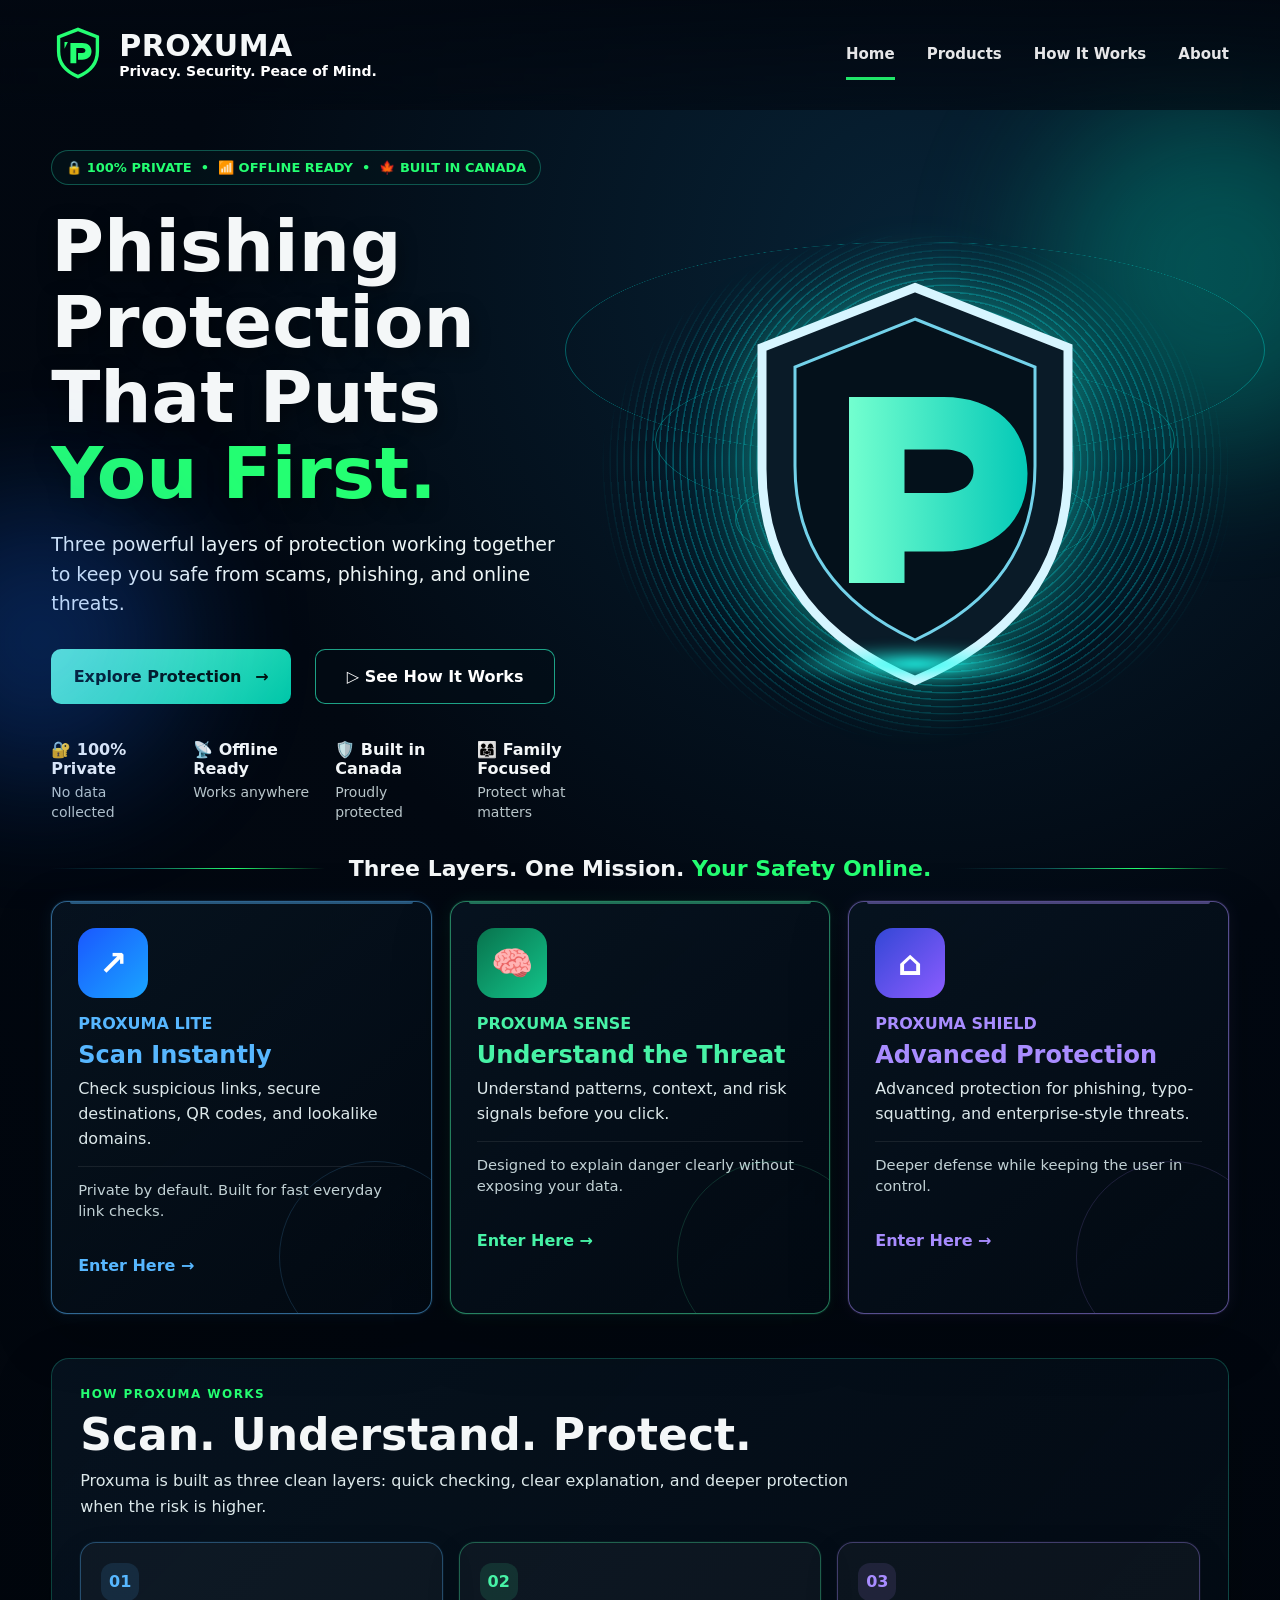
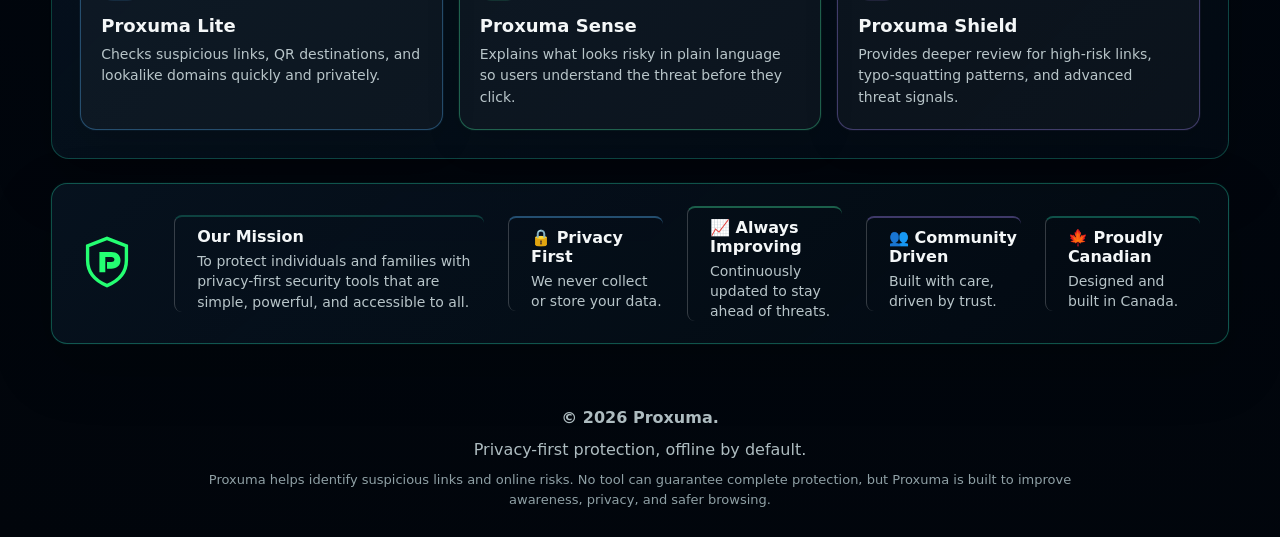
==== index.html @ 08fd76e5 "Add files via upload" ====
<!DOCTYPE html>
<html lang="en">
<head>
  <meta charset="UTF-8" />
  <meta name="viewport" content="width=device-width, initial-scale=1.0" />
  <title>Proxuma | Privacy. Security. Peace of Mind.</title>
  <meta name="description" content="Proxuma is a privacy-first phishing protection ecosystem with Lite, Sense, and Shield layers." />
  <link rel="stylesheet" href="styles.css" />
</head>
<body>
  <div class="orb orb-a"></div>
  <div class="orb orb-b"></div>
  <header class="site-header">
    <a class="brand" href="#home" aria-label="Proxuma home">
      <span class="brand-mark" aria-hidden="true">
        <svg viewBox="0 0 64 64"><path d="M32 4 55 13v17c0 15.5-9.5 24.5-23 30C18.5 54.5 9 45.5 9 30V13L32 4Z"/><path d="M23 44V20h14c7 0 11 4 11 10s-4 10-11 10h-5v-8h5c2.2 0 3.8-1 3.8-3S39.2 26 37 26h-7v18h-7Z"/><path d="M20 19h-4v8"/></svg>
      </span>
      <span><strong>PROXUMA</strong><em>Privacy. Security. Peace of Mind.</em></span>
    </a>
    <nav class="main-nav" aria-label="Main navigation">
      <a class="active" href="#home">Home</a>
      <a href="#products">Products</a>
      <a href="#how">How It Works</a>
      <a href="#about">About</a>
    </nav>
  </header>

  <main id="home">
    <section class="hero">
      <div class="hero-copy">
        <div class="trust-pill"><span>🔒 100% PRIVATE</span><span>•</span><span>📶 OFFLINE READY</span><span>•</span><span>🍁 BUILT IN CANADA</span></div>
        <h1>Phishing Protection<br/>That Puts<br/><span>You First.</span></h1>
        <p class="hero-text">Three powerful layers of protection working together to keep you safe from scams, phishing, and online threats.</p>
        <div class="hero-actions">
          <a class="primary" href="#products">Explore Protection <span>→</span></a>
          <a class="secondary" href="#how">▷ See How It Works</a>
        </div>
        <div class="feature-row">
          <div><b>🔐 100% Private</b><small>No data collected</small></div>
          <div><b>📡 Offline Ready</b><small>Works anywhere</small></div>
          <div><b>🛡️ Built in Canada</b><small>Proudly protected</small></div>
          <div><b>👨‍👩‍👧 Family Focused</b><small>Protect what matters</small></div>
        </div>
      </div>
      <div class="hero-visual" aria-hidden="true">
        <div class="world-grid"></div>
        <div class="radar-ring r1"></div>
        <div class="radar-ring r2"></div>
        <div class="radar-ring r3"></div>
        <div class="shield-large">
          <svg viewBox="0 0 240 280"><defs><linearGradient id="g" x1="0" x2="1"><stop offset="0" stop-color="#73ffcf"/><stop offset="1" stop-color="#04c9b7"/></linearGradient></defs><path class="outer" d="M120 9 222 49v81c0 72-43 116-102 141C61 246 18 202 18 130V49L120 9Z"/><path class="inner" d="M120 30 200 62v66c0 58-33 94-80 116-47-22-80-58-80-116V62l80-32Z"/><path class="p" d="M76 206V82h63c34 0 56 20 56 51 0 32-22 52-56 52h-29v-39h29c12 0 20-5 20-15 0-9-8-14-20-14H113v89H76Z" fill="url(#g)"/></svg>
        </div>
        <div class="glow-pad"></div>
      </div>
    </section>

    <section id="products" class="products">
      <div class="section-title"><span></span><h2>Three Layers. One Mission. <em>Your Safety Online.</em></h2><span></span></div>
      <div class="cards">
        <article class="product-card lite"><div class="icon">↗</div><p>PROXUMA LITE</p><h3>Scan Instantly</h3><p class="body">Check suspicious links, secure destinations, QR codes, and lookalike domains.</p><p class="privacy-note">Private by default. Built for fast everyday link checks.</p><a class="enter-link" href="./lite/index.html">Enter Here →</a></article>
        <article class="product-card sense"><div class="icon">🧠</div><p>PROXUMA SENSE</p><h3>Understand the Threat</h3><p class="body">Understand patterns, context, and risk signals before you click.</p><p class="privacy-note">Designed to explain danger clearly without exposing your data.</p><a class="enter-link" href="./sense/index.html">Enter Here →</a></article>
        <article class="product-card shield"><div class="icon">⌂</div><p>PROXUMA SHIELD</p><h3>Advanced Protection</h3><p class="body">Advanced protection for phishing, typo-squatting, and enterprise-style threats.</p><p class="privacy-note">Deeper defense while keeping the user in control.</p><a class="enter-link" href="./shield/index.html">Enter Here →</a></article>
      </div>
    </section>

    <section id="how" class="how-strip" aria-labelledby="how-title">
      <p class="eyebrow">HOW PROXUMA WORKS</p>
      <h2 id="how-title">Scan. Understand. Protect.</h2>
      <p class="how-intro">Proxuma is built as three clean layers: quick checking, clear explanation, and deeper protection when the risk is higher.</p>
      <div class="how-steps">
        <article><span>01</span><b>Proxuma Lite</b><small>Checks suspicious links, QR destinations, and lookalike domains quickly and privately.</small></article>
        <article><span>02</span><b>Proxuma Sense</b><small>Explains what looks risky in plain language so users understand the threat before they click.</small></article>
        <article><span>03</span><b>Proxuma Shield</b><small>Provides deeper review for high-risk links, typo-squatting patterns, and advanced threat signals.</small></article>
      </div>
    </section>

    <section id="about" class="mission-strip">
      <div class="mini-brand"><svg viewBox="0 0 64 64"><path d="M32 4 55 13v17c0 15.5-9.5 24.5-23 30C18.5 54.5 9 45.5 9 30V13L32 4Z"/><path d="M23 44V20h14c7 0 11 4 11 10s-4 10-11 10h-5v-8h5c2.2 0 3.8-1 3.8-3S39.2 26 37 26h-7v18h-7Z"/></svg></div>
      <div><b>Our Mission</b><small>To protect individuals and families with privacy-first security tools that are simple, powerful, and accessible to all.</small></div>
      <div><b>🔒 Privacy First</b><small>We never collect or store your data.</small></div>
      <div><b>📈 Always Improving</b><small>Continuously updated to stay ahead of threats.</small></div>
      <div><b>👥 Community Driven</b><small>Built with care, driven by trust.</small></div>
      <div><b>🍁 Proudly Canadian</b><small>Designed and built in Canada.</small></div>
    </section>
  </main>

  <footer>
    <b>© <span id="year"></span> Proxuma.</b> Privacy-first protection, offline by default.
    <small>Proxuma helps identify suspicious links and online risks. No tool can guarantee complete protection, but Proxuma is built to improve awareness, privacy, and safer browsing.</small>
  </footer>
  <script src="proxuma.engine.js"></script>
</body>
</html>
---- styles.css ----
:root{--bg:#020811;--panel:#071421;--line:#0e4e55;--mint:#24ff72;--teal:#00c7d4;--text:#f4f7f8;--muted:#b8c5c9;--blue:#2f8cff;--purple:#bf74ff;--green:#24ff72;--danger:#ff5f6d;--warn:#ffd166}*{box-sizing:border-box}html{scroll-behavior:smooth}body{margin:0;background:radial-gradient(circle at 72% 12%,#072235 0,#020811 35%,#01050b 100%);color:var(--text);font-family:Inter,ui-sans-serif,system-ui,-apple-system,BlinkMacSystemFont,"Segoe UI",sans-serif;min-height:100vh;overflow-x:hidden}.orb{position:fixed;border-radius:999px;filter:blur(70px);opacity:.28;pointer-events:none}.orb-a{width:360px;height:360px;background:#00e6c4;right:-120px;top:90px}.orb-b{width:280px;height:280px;background:#176cff;left:-100px;bottom:120px}.site-header{display:flex;align-items:center;justify-content:space-between;padding:26px clamp(22px,4vw,64px);gap:28px;position:sticky;top:0;z-index:10;background:linear-gradient(180deg,rgba(2,8,17,.92),rgba(2,8,17,.65));backdrop-filter:blur(14px)}.brand{display:flex;align-items:center;gap:14px;text-decoration:none;color:var(--text)}.brand-mark svg,.mini-brand svg{width:54px;height:54px;fill:none}.brand-mark path:first-child,.mini-brand path:first-child{stroke:var(--mint);stroke-width:4}.brand-mark path:not(:first-child),.mini-brand path:not(:first-child){fill:var(--mint)}.brand strong{font-size:30px;letter-spacing:.5px;display:block;line-height:1}.brand em{font-style:normal;font-weight:600;color:white;font-size:14px}.main-nav{display:flex;gap:32px;align-items:center}.main-nav a,.protect-btn{color:white;text-decoration:none;font-weight:700;font-size:15px}.main-nav a{opacity:.9;padding:14px 0;border-bottom:3px solid transparent}.main-nav a.active{color:white;border-color:var(--mint)}.protect-btn{border:1px solid var(--mint);border-radius:10px;padding:14px 24px;color:var(--mint)}.hero{display:grid;grid-template-columns:minmax(0,1fr) minmax(420px,1.2fr);align-items:center;gap:28px;padding:40px clamp(22px,4vw,64px) 26px}.trust-pill{display:inline-flex;gap:9px;align-items:center;border:1px solid rgba(45,243,196,.3);border-radius:999px;color:var(--mint);padding:9px 14px;font-size:13px;font-weight:800;background:rgba(4,22,28,.65)}h1{font-size:clamp(46px,6vw,72px);line-height:1.05;margin:24px 0 16px;text-shadow:0 6px 20px rgba(0,0,0,.45)}h1 span,.section-title em{font-style:normal;color:var(--mint)}.hero-text{font-size:19px;line-height:1.55;color:#eef6f6;max-width:600px}.hero-actions{display:flex;gap:24px;flex-wrap:wrap;margin:30px 0 36px}.hero-actions a{display:inline-flex;align-items:center;gap:14px;min-width:240px;justify-content:center;padding:17px 22px;border-radius:10px;text-decoration:none;font-weight:900}.primary{background:linear-gradient(135deg,#6fffd1,#00c7a9);color:#00110e}.secondary{border:1px solid rgba(45,243,196,.65);color:white;background:rgba(4,15,24,.45)}.feature-row{display:grid;grid-template-columns:repeat(4,minmax(120px,1fr));gap:22px;max-width:780px}.feature-row div{display:flex;flex-direction:column;gap:4px}.feature-row small,.mission-strip small{color:var(--muted);font-size:14px;line-height:1.45}.hero-visual{min-height:500px;position:relative;display:grid;place-items:center}.world-grid{position:absolute;inset:0;background:radial-gradient(ellipse at center,rgba(0,218,231,.33),transparent 62%),repeating-radial-gradient(circle at 55% 45%,rgba(0,218,231,.38) 0 1px,transparent 2px 7px);mask-image:radial-gradient(ellipse at center,#000 0 58%,transparent 72%);opacity:.75}.radar-ring{position:absolute;border:1px solid rgba(0,240,230,.35);border-radius:50%;transform:rotateX(72deg);bottom:36px}.r1{width:360px;height:360px}.r2{width:520px;height:520px}.r3{width:700px;height:700px}.shield-large{position:relative;width:min(360px,60vw);filter:drop-shadow(0 0 34px rgba(31,246,211,.45))}.shield-large .outer{fill:#0a1b28;stroke:#d7f5ff;stroke-width:6}.shield-large .inner{fill:#04101a;stroke:#7fe6ff;stroke-width:2;opacity:.9}.glow-pad{position:absolute;bottom:50px;width:300px;height:44px;background:radial-gradient(ellipse,#1ffff0 0,rgba(31,255,240,.35) 32%,transparent 68%);border-radius:50%;filter:blur(4px)}.products{padding:0 clamp(22px,4vw,64px) 20px}.section-title{display:grid;grid-template-columns:1fr auto 1fr;align-items:center;gap:24px;margin:8px 0 20px}.section-title span{height:1px;background:linear-gradient(90deg,transparent,var(--line),var(--mint),transparent)}.section-title h2{text-align:center;font-size:22px;margin:0}.cards{display:grid;grid-template-columns:repeat(3,1fr);gap:18px}.product-card,.scanner-panel,.mission-strip{border:1px solid rgba(45,243,196,.22);background:linear-gradient(140deg,rgba(7,20,33,.88),rgba(3,11,19,.72));border-radius:16px;box-shadow:0 22px 60px rgba(0,0,0,.24)}.product-card{padding:26px;min-height:210px;position:relative;overflow:hidden}.product-card:after{content:"";position:absolute;right:-40px;bottom:-40px;width:190px;height:190px;border:1px solid currentColor;border-radius:50%;opacity:.16}.product-card .icon{width:70px;height:70px;border-radius:18px;display:grid;place-items:center;font-size:34px;font-weight:900;margin-bottom:16px}.product-card>p:first-of-type{margin:0 0 8px;font-weight:900}.product-card h3{font-size:24px;margin:0 0 8px}.product-card .body{line-height:1.55;color:#dce8ea;margin:0 0 14px}.product-card .privacy-note{margin:0 0 18px;color:rgba(236,252,255,.82);font-size:.92rem;line-height:1.45;border-top:1px solid rgba(255,255,255,.08);padding-top:12px}.product-card a{color:inherit;text-decoration:none;font-weight:800}.lite{color:#57b7ff;border-color:rgba(87,183,255,.52);box-shadow:0 22px 60px rgba(0,0,0,.24),0 0 0 1px rgba(87,183,255,.10),0 0 20px rgba(87,183,255,.08)}.lite .icon{background:linear-gradient(135deg,#1a58ff,#19a5ff);color:white}.sense{color:#47f2a6;border-color:rgba(71,242,166,.50);box-shadow:0 22px 60px rgba(0,0,0,.24),0 0 0 1px rgba(71,242,166,.10),0 0 20px rgba(71,242,166,.08)}.sense .icon{background:linear-gradient(135deg,#08734d,#13c48a);color:white}.shield{color:#a88cff;border-color:rgba(168,140,255,.50);box-shadow:0 22px 60px rgba(0,0,0,.24),0 0 0 1px rgba(168,140,255,.10),0 0 20px rgba(168,140,255,.08)}.shield .icon{background:linear-gradient(135deg,#3347d6,#8c5cff);color:white}.scanner-panel{display:grid;grid-template-columns:1fr 1.2fr;gap:28px;padding:28px;margin:20px clamp(22px,4vw,64px)}.eyebrow{color:var(--mint);font-weight:900;letter-spacing:.12em;font-size:12px}.scanner-copy h2{font-size:34px;margin:8px 0}.scanner-copy p:last-child{color:#cddade;line-height:1.6}.scanner-box label{display:block;margin-bottom:8px;font-weight:800}.input-row{display:flex;gap:10px}.input-row input{flex:1;border:1px solid rgba(45,243,196,.35);background:#020a12;color:white;border-radius:10px;padding:15px 14px;font-size:16px}.input-row button,.quick-tests button{border:0;border-radius:10px;background:linear-gradient(135deg,#6fffd1,#00c7a9);color:#00110e;padding:0 20px;font-weight:900;cursor:pointer}.quick-tests{display:flex;flex-wrap:wrap;gap:8px;margin:12px 0}.quick-tests button{background:rgba(45,243,196,.1);color:var(--mint);border:1px solid rgba(45,243,196,.25);padding:8px 10px}.result{padding:15px;border-radius:12px;border:1px solid rgba(255,255,255,.15);display:flex;flex-direction:column;gap:6px;background:rgba(255,255,255,.04)}.result.low{border-color:var(--green)}.result.medium{border-color:var(--warn)}.result.high,.result.critical{border-color:var(--danger)}.result strong{font-size:19px}.result span{color:#dbe7e9;line-height:1.45}.mission-strip{margin:20px clamp(22px,4vw,64px) 34px;padding:22px 28px;display:grid;grid-template-columns:70px 2fr repeat(4,1fr);gap:24px;align-items:center}.mission-strip>div:not(.mini-brand){border-left:1px solid rgba(255,255,255,.22);padding-left:22px;min-height:64px}.mission-strip b{display:block;margin-bottom:5px}footer{text-align:center;color:#99aaaf;padding:28px}@media(max-width:1100px){.main-nav{display:none}.hero{grid-template-columns:1fr}.hero-visual{min-height:360px}.feature-row,.cards,.scanner-panel,.mission-strip{grid-template-columns:1fr}.mission-strip>div:not(.mini-brand){border-left:0;padding-left:0}.site-header{position:relative}.brand strong{font-size:24px}}@media(max-width:620px){.protect-btn{display:none}.hero-actions a{width:100%}.feature-row{grid-template-columns:1fr 1fr}.hero{padding-top:18px}h1{font-size:44px}.scanner-panel{margin-left:16px;margin-right:16px}.input-row{flex-direction:column}.input-row button{padding:14px}.brand em{font-size:12px}}


/* v3 final gateway polish */
.how-strip{margin:24px clamp(22px,4vw,64px);padding:28px;border:1px solid rgba(45,243,196,.24);border-radius:18px;background:linear-gradient(135deg,rgba(7,20,33,.88),rgba(4,13,22,.68));box-shadow:0 22px 60px rgba(0,0,0,.22)}
.how-strip .eyebrow{margin:0 0 8px;color:var(--mint);font-weight:900;letter-spacing:.12em;font-size:12px}
.how-strip h2{font-size:clamp(28px,4vw,44px);margin:0 0 8px}
.how-intro{color:#dce8ea;line-height:1.6;max-width:780px;margin:0 0 22px}
.how-steps{display:grid;grid-template-columns:repeat(3,1fr);gap:16px}
.how-steps article{border:1px solid rgba(255,255,255,.12);border-radius:16px;padding:20px;background:rgba(255,255,255,.035)}
.how-steps span{display:inline-grid;place-items:center;width:38px;height:38px;border-radius:12px;background:rgba(45,243,196,.12);color:var(--mint);font-weight:900;margin-bottom:14px}
.how-steps b{display:block;font-size:18px;margin-bottom:8px}
.how-steps small{display:block;color:var(--muted);line-height:1.55;font-size:14px}
.enter-link{display:inline-flex;align-items:center;gap:8px;margin-top:4px}
footer{display:flex;flex-direction:column;gap:8px;max-width:980px;margin:0 auto;color:#aebcc0;line-height:1.5}
footer small{display:block;color:#8fa0a5;font-size:13px}
@media(max-width:1100px){.how-steps{grid-template-columns:1fr}}


/* v4 subtle border lift: match Lite / Sense / Shield accents without making the UI loud */
.product-card{border-width:1.35px}
.product-card:before{content:"";position:absolute;left:18px;right:18px;top:0;height:2px;border-radius:0 0 999px 999px;background:currentColor;opacity:.42}
.how-steps article{border-width:1.25px;box-shadow:0 0 0 1px rgba(255,255,255,.025),0 14px 35px rgba(0,0,0,.12)}
.how-steps article:nth-child(1){border-color:rgba(87,183,255,.34);box-shadow:0 0 0 1px rgba(87,183,255,.05),0 14px 35px rgba(0,0,0,.12)}
.how-steps article:nth-child(1) span{background:rgba(87,183,255,.12);color:#57b7ff}
.how-steps article:nth-child(2){border-color:rgba(71,242,166,.34);box-shadow:0 0 0 1px rgba(71,242,166,.05),0 14px 35px rgba(0,0,0,.12)}
.how-steps article:nth-child(2) span{background:rgba(71,242,166,.12);color:#47f2a6}
.how-steps article:nth-child(3){border-color:rgba(168,140,255,.34);box-shadow:0 0 0 1px rgba(168,140,255,.05),0 14px 35px rgba(0,0,0,.12)}
.how-steps article:nth-child(3) span{background:rgba(168,140,255,.12);color:#a88cff}
.mission-strip{border-color:rgba(45,243,196,.30);box-shadow:0 22px 60px rgba(0,0,0,.24),0 0 0 1px rgba(45,243,196,.035)}
.mission-strip>div:not(.mini-brand){border-left-color:rgba(255,255,255,.20);border-top:2px solid rgba(45,243,196,.16);border-radius:8px;padding-top:10px}
.mission-strip>div:nth-child(2){border-top-color:rgba(45,243,196,.22)}
.mission-strip>div:nth-child(3){border-top-color:rgba(87,183,255,.38)}
.mission-strip>div:nth-child(4){border-top-color:rgba(71,242,166,.36)}
.mission-strip>div:nth-child(5){border-top-color:rgba(168,140,255,.36)}
.mission-strip>div:nth-child(6){border-top-color:rgba(45,243,196,.30)}

/* v5 mobile-first safety pass: keep desktop look, tighten phones/tablets */
img,svg{max-width:100%}
a,button{min-height:44px}
.brand,.hero-actions a,.product-card a{-webkit-tap-highlight-color:rgba(45,243,196,.18)}
@media(max-width:900px){
  .site-header{padding:18px 18px;align-items:flex-start}
  .brand{gap:12px;max-width:100%}
  .brand-mark svg{width:46px;height:46px}
  .brand strong{font-size:22px;letter-spacing:.3px}
  .brand em{font-size:12px;line-height:1.25;display:block;margin-top:3px}
  .hero{padding:20px 18px 18px;gap:10px}
  .trust-pill{font-size:11px;gap:6px;flex-wrap:wrap;line-height:1.35;padding:8px 11px}
  h1{font-size:clamp(38px,12vw,52px);line-height:1.02;margin:18px 0 12px}
  .hero-text{font-size:16px;line-height:1.5}
  .hero-actions{gap:12px;margin:22px 0 24px}
  .hero-actions a{width:100%;min-width:0;padding:15px 16px;border-radius:12px}
  .feature-row{gap:12px}
  .feature-row div{border:1px solid rgba(45,243,196,.16);border-radius:14px;padding:12px;background:rgba(255,255,255,.025)}
  .hero-visual{min-height:260px;overflow:hidden;margin-top:4px}
  .shield-large{width:min(250px,72vw)}
  .r1{width:240px;height:240px}.r2{width:340px;height:340px}.r3{width:460px;height:460px}
  .glow-pad{width:210px;bottom:36px}
  .products{padding:4px 18px 10px}
  .section-title{grid-template-columns:1fr;gap:10px;margin:10px 0 16px}
  .section-title span{display:none}
  .section-title h2{text-align:left;font-size:20px;line-height:1.35}
  .cards{grid-template-columns:1fr;gap:14px}
  .product-card{padding:22px;min-height:auto;border-radius:18px}
  .product-card .icon{width:58px;height:58px;font-size:28px;border-radius:16px}
  .product-card h3{font-size:22px}
  .enter-link{display:flex;width:100%;justify-content:space-between;border:1px solid currentColor;border-radius:12px;padding:12px 14px;margin-top:12px;background:rgba(255,255,255,.03)}
  .how-strip{margin:18px;padding:22px;border-radius:18px}
  .how-steps{grid-template-columns:1fr;gap:12px}
  .how-steps article{padding:18px;border-radius:16px}
  .mission-strip{margin:18px;padding:20px;gap:14px;border-radius:18px}
  .mission-strip .mini-brand svg{width:48px;height:48px}
  .mission-strip>div:not(.mini-brand){border-left:0;border-top-width:2px;padding:12px 0 0 0;min-height:auto}
  footer{padding:24px 18px 32px;text-align:left}
}
@media(max-width:420px){
  .brand-mark svg{width:42px;height:42px}
  .brand strong{font-size:20px}
  .brand em{font-size:11px}
  .feature-row{grid-template-columns:1fr}
  .hero-visual{min-height:230px}
  .trust-pill span:nth-child(2),.trust-pill span:nth-child(4){display:none}
  .product-card:before{left:14px;right:14px;height:2px}
}
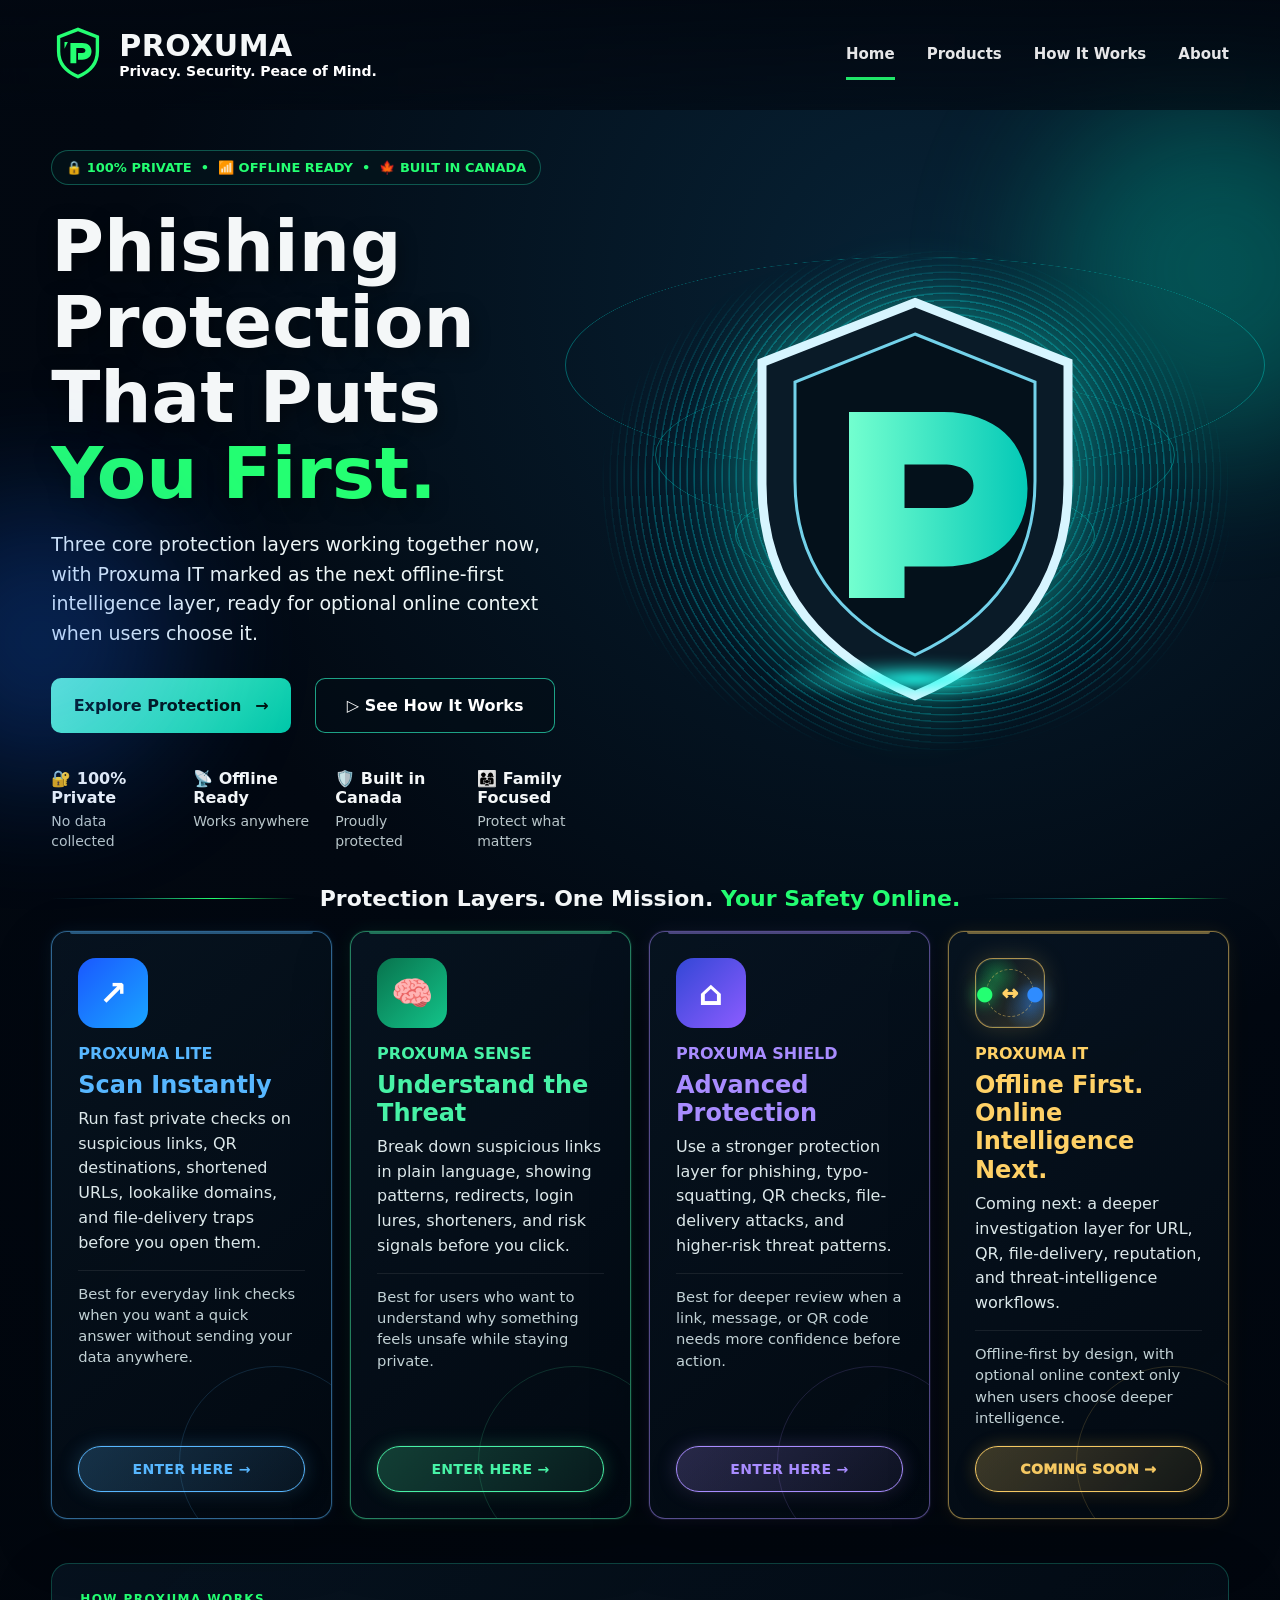
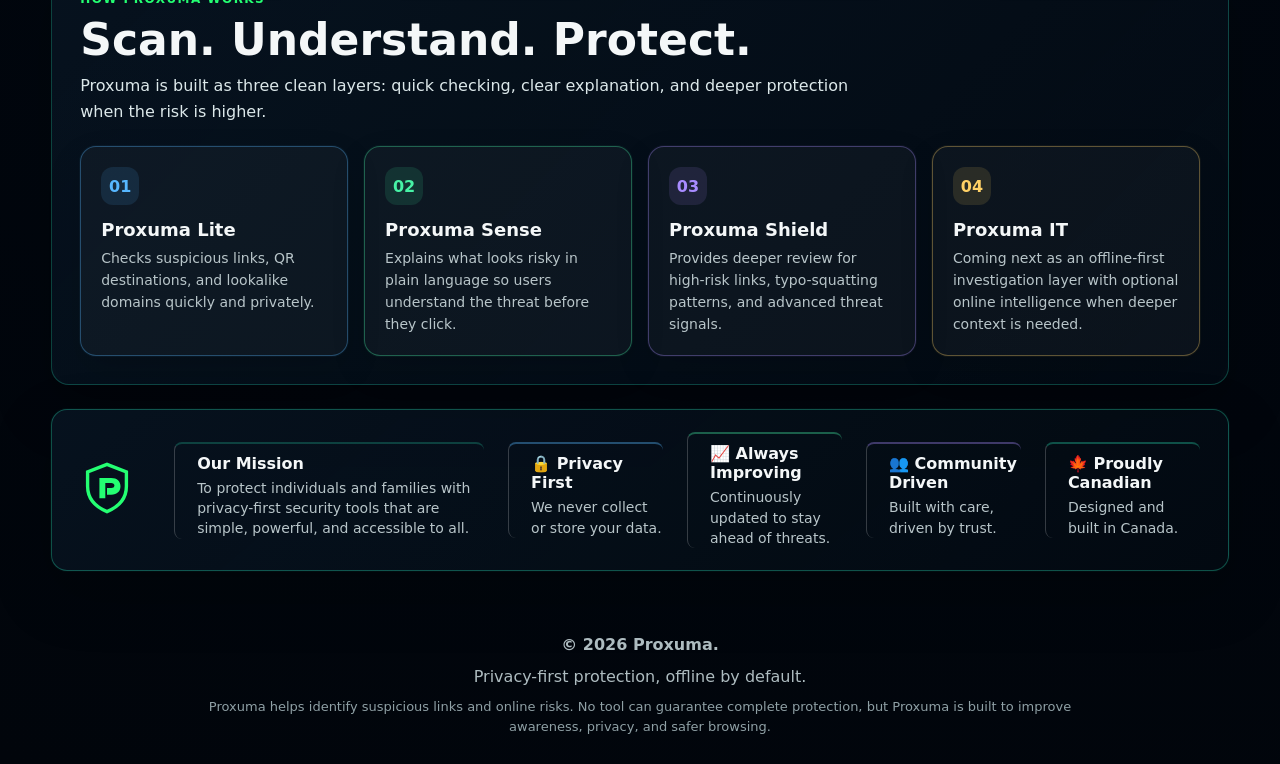
==== commit 0fa94143: "Add files via upload" ====
--- a/index.html
+++ b/index.html
@@ -30,7 +30,7 @@
       <div class="hero-copy">
         <div class="trust-pill"><span>🔒 100% PRIVATE</span><span>•</span><span>📶 OFFLINE READY</span><span>•</span><span>🍁 BUILT IN CANADA</span></div>
         <h1>Phishing Protection<br/>That Puts<br/><span>You First.</span></h1>
-        <p class="hero-text">Three powerful layers of protection working together to keep you safe from scams, phishing, and online threats.</p>
+        <p class="hero-text">Three core protection layers working together now, with Proxuma IT marked as the next offline-first intelligence layer, ready for optional online context when users choose it.</p>
         <div class="hero-actions">
           <a class="primary" href="#products">Explore Protection <span>→</span></a>
           <a class="secondary" href="#how">▷ See How It Works</a>
@@ -55,11 +55,12 @@
     </section>
 
     <section id="products" class="products">
-      <div class="section-title"><span></span><h2>Three Layers. One Mission. <em>Your Safety Online.</em></h2><span></span></div>
+      <div class="section-title"><span></span><h2>Protection Layers. One Mission. <em>Your Safety Online.</em></h2><span></span></div>
       <div class="cards">
-        <article class="product-card lite"><div class="icon">↗</div><p>PROXUMA LITE</p><h3>Scan Instantly</h3><p class="body">Check suspicious links, secure destinations, QR codes, and lookalike domains.</p><p class="privacy-note">Private by default. Built for fast everyday link checks.</p><a class="enter-link" href="./lite/index.html">Enter Here →</a></article>
-        <article class="product-card sense"><div class="icon">🧠</div><p>PROXUMA SENSE</p><h3>Understand the Threat</h3><p class="body">Understand patterns, context, and risk signals before you click.</p><p class="privacy-note">Designed to explain danger clearly without exposing your data.</p><a class="enter-link" href="./sense/index.html">Enter Here →</a></article>
-        <article class="product-card shield"><div class="icon">⌂</div><p>PROXUMA SHIELD</p><h3>Advanced Protection</h3><p class="body">Advanced protection for phishing, typo-squatting, and enterprise-style threats.</p><p class="privacy-note">Deeper defense while keeping the user in control.</p><a class="enter-link" href="./shield/index.html">Enter Here →</a></article>
+        <article class="product-card lite"><div class="icon">↗</div><p>PROXUMA LITE</p><h3>Scan Instantly</h3><p class="body">Run fast private checks on suspicious links, QR destinations, shortened URLs, lookalike domains, and file-delivery traps before you open them.</p><p class="privacy-note">Best for everyday link checks when you want a quick answer without sending your data anywhere.</p><a class="enter-link" href="./lite/index.html">Enter Here →</a></article>
+        <article class="product-card sense"><div class="icon">🧠</div><p>PROXUMA SENSE</p><h3>Understand the Threat</h3><p class="body">Break down suspicious links in plain language, showing patterns, redirects, login lures, shorteners, and risk signals before you click.</p><p class="privacy-note">Best for users who want to understand why something feels unsafe while staying private.</p><a class="enter-link" href="./sense/index.html">Enter Here →</a></article>
+        <article class="product-card shield"><div class="icon">⌂</div><p>PROXUMA SHIELD</p><h3>Advanced Protection</h3><p class="body">Use a stronger protection layer for phishing, typo-squatting, QR checks, file-delivery attacks, and higher-risk threat patterns.</p><p class="privacy-note">Best for deeper review when a link, message, or QR code needs more confidence before action.</p><a class="enter-link" href="./shield/index.html">Enter Here →</a></article>
+        <article class="product-card it coming-soon-card"><div class="icon it-signal" aria-hidden="true"><span class="offline-dot">●</span><span class="signal-line">↔</span><span class="online-dot">●</span></div><p>PROXUMA IT</p><h3>Offline First. Online Intelligence Next.</h3><p class="body">Coming next: a deeper investigation layer for URL, QR, file-delivery, reputation, and threat-intelligence workflows.</p><p class="privacy-note">Offline-first by design, with optional online context only when users choose deeper intelligence.</p><span class="enter-link coming-soon-link" role="button" aria-disabled="true">Coming Soon →</span></article>
       </div>
     </section>
 
@@ -71,6 +72,7 @@
         <article><span>01</span><b>Proxuma Lite</b><small>Checks suspicious links, QR destinations, and lookalike domains quickly and privately.</small></article>
         <article><span>02</span><b>Proxuma Sense</b><small>Explains what looks risky in plain language so users understand the threat before they click.</small></article>
         <article><span>03</span><b>Proxuma Shield</b><small>Provides deeper review for high-risk links, typo-squatting patterns, and advanced threat signals.</small></article>
+        <article><span>04</span><b>Proxuma IT</b><small>Coming next as an offline-first investigation layer with optional online intelligence when deeper context is needed.</small></article>
       </div>
     </section>
 
--- a/styles.css
+++ b/styles.css
@@ -83,3 +83,96 @@
   .trust-pill span:nth-child(2),.trust-pill span:nth-child(4){display:none}
   .product-card:before{left:14px;right:14px;height:2px}
 }
+
+
+/* v12.17 Homepage entry button visibility + Proxuma IT coming-soon gateway */
+.cards{grid-template-columns:repeat(4,minmax(0,1fr))}
+.enter-link{
+  display:inline-flex;
+  align-items:center;
+  justify-content:center;
+  gap:10px;
+  min-height:46px;
+  margin-top:10px;
+  padding:12px 18px;
+  border:1.5px solid currentColor;
+  border-radius:999px;
+  background:linear-gradient(135deg,rgba(255,255,255,.10),rgba(255,255,255,.035));
+  box-shadow:0 0 0 1px rgba(255,255,255,.045),0 10px 26px rgba(0,0,0,.26),0 0 20px color-mix(in srgb,currentColor 22%,transparent);
+  color:inherit;
+  text-decoration:none;
+  font-weight:950;
+  letter-spacing:.02em;
+  text-transform:uppercase;
+  font-size:.88rem;
+  transition:transform .18s ease,border-color .18s ease,box-shadow .18s ease,background .18s ease;
+}
+.enter-link:hover,.enter-link:focus-visible{
+  transform:translateY(-1px);
+  background:linear-gradient(135deg,rgba(255,255,255,.16),rgba(255,255,255,.06));
+  box-shadow:0 0 0 1px currentColor,0 14px 34px rgba(0,0,0,.32),0 0 28px color-mix(in srgb,currentColor 34%,transparent);
+  outline:none;
+}
+.lite .enter-link{background:linear-gradient(135deg,rgba(87,183,255,.22),rgba(87,183,255,.07))}
+.sense .enter-link{background:linear-gradient(135deg,rgba(71,242,166,.22),rgba(71,242,166,.07))}
+.shield .enter-link{background:linear-gradient(135deg,rgba(168,140,255,.22),rgba(168,140,255,.07))}
+.it{color:#ffd166;border-color:rgba(255,209,102,.52);box-shadow:0 22px 60px rgba(0,0,0,.24),0 0 0 1px rgba(255,209,102,.10),0 0 20px rgba(255,209,102,.08)}
+.it .icon{background:linear-gradient(135deg,#ff8f3d,#ffd166);color:#071421;font-size:24px;letter-spacing:-.04em}
+.it .enter-link{background:linear-gradient(135deg,rgba(255,209,102,.24),rgba(255,209,102,.07))}
+.coming-soon-link{cursor:default;opacity:.96;user-select:none}
+.coming-soon-link:hover,.coming-soon-link:focus-visible{transform:none;box-shadow:0 0 0 1px currentColor,0 10px 26px rgba(0,0,0,.26),0 0 22px rgba(255,209,102,.22)}
+.how-steps{grid-template-columns:repeat(4,1fr)}
+.how-steps article:nth-child(4){border-color:rgba(255,209,102,.34);box-shadow:0 0 0 1px rgba(255,209,102,.05),0 14px 35px rgba(0,0,0,.12)}
+.how-steps article:nth-child(4) span{background:rgba(255,209,102,.12);color:#ffd166}
+
+/* v12.18 Proxuma IT offline-first / online-intelligence logo language */
+.it .icon.it-signal{
+  position:relative;
+  display:flex;
+  align-items:center;
+  justify-content:center;
+  gap:8px;
+  background:radial-gradient(circle at 30% 25%,rgba(36,255,114,.32),transparent 34%),radial-gradient(circle at 78% 72%,rgba(47,140,255,.34),transparent 35%),linear-gradient(135deg,rgba(7,20,33,.95),rgba(255,209,102,.18));
+  border:1px solid rgba(255,209,102,.62);
+  box-shadow:inset 0 0 0 1px rgba(255,255,255,.08),0 0 24px rgba(255,209,102,.18);
+  color:#fff8dc;
+  font-size:20px;
+  letter-spacing:0;
+}
+.it .icon.it-signal:before{
+  content:"";
+  position:absolute;
+  inset:10px;
+  border:1px dashed rgba(255,209,102,.42);
+  border-radius:50%;
+}
+.it .offline-dot{color:var(--mint);filter:drop-shadow(0 0 8px rgba(36,255,114,.8))}
+.it .online-dot{color:var(--blue);filter:drop-shadow(0 0 8px rgba(47,140,255,.85))}
+.it .signal-line{color:#ffd166;font-weight:950;z-index:1}
+.coming-soon-card h3{line-height:1.18}
+@media(max-width:1180px){.cards{grid-template-columns:repeat(2,minmax(0,1fr))}.how-steps{grid-template-columns:repeat(2,1fr)}}
+@media(max-width:900px){.cards,.how-steps{grid-template-columns:1fr}.enter-link{display:flex;width:100%;justify-content:space-between;border-radius:14px;padding:13px 15px;margin-top:14px}}
+
+
+/* v12.19 Homepage card body balance + aligned entry buttons */
+.product-card{
+  display:flex;
+  flex-direction:column;
+  min-height:360px;
+}
+.product-card .body{
+  min-height:78px;
+}
+.product-card .privacy-note{
+  min-height:64px;
+}
+.product-card .enter-link{
+  margin-top:auto;
+}
+@media(max-width:1180px){
+  .product-card{min-height:330px}
+  .product-card .body,.product-card .privacy-note{min-height:auto}
+}
+@media(max-width:900px){
+  .product-card{min-height:auto}
+}
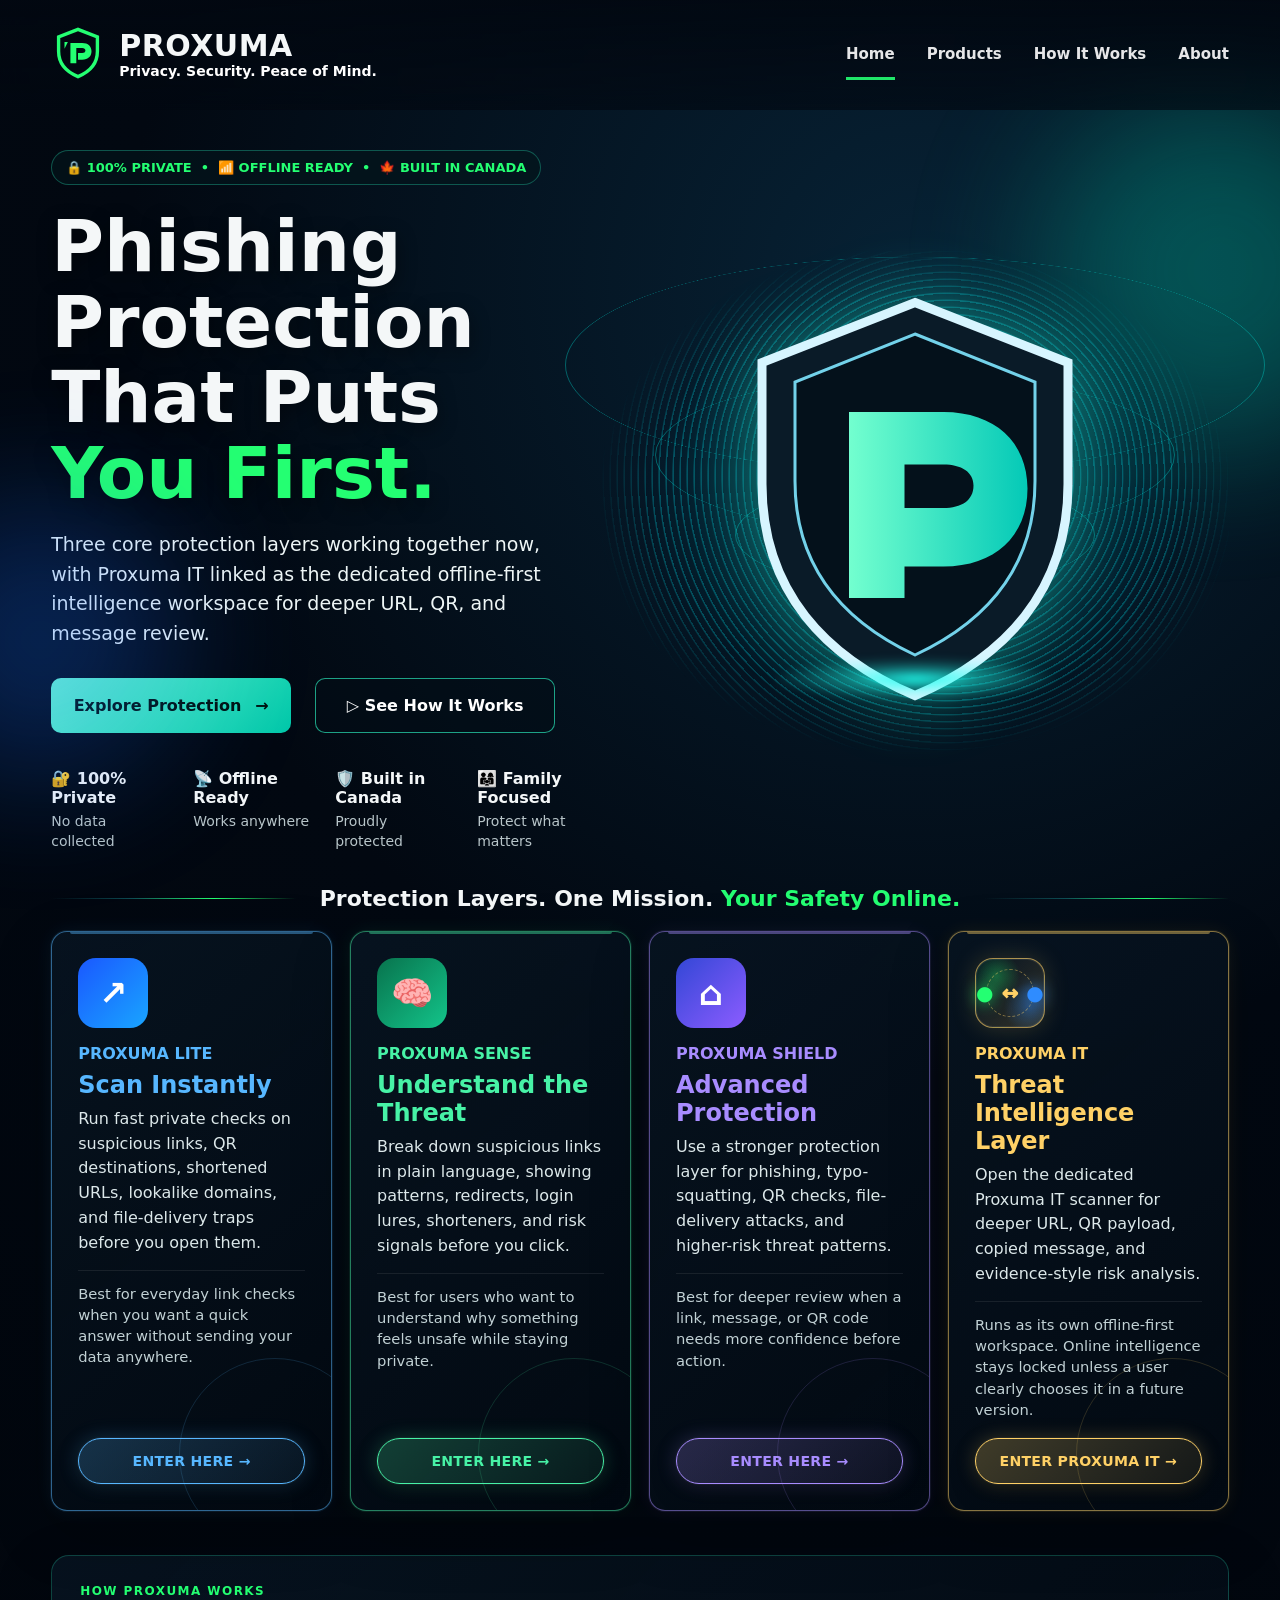
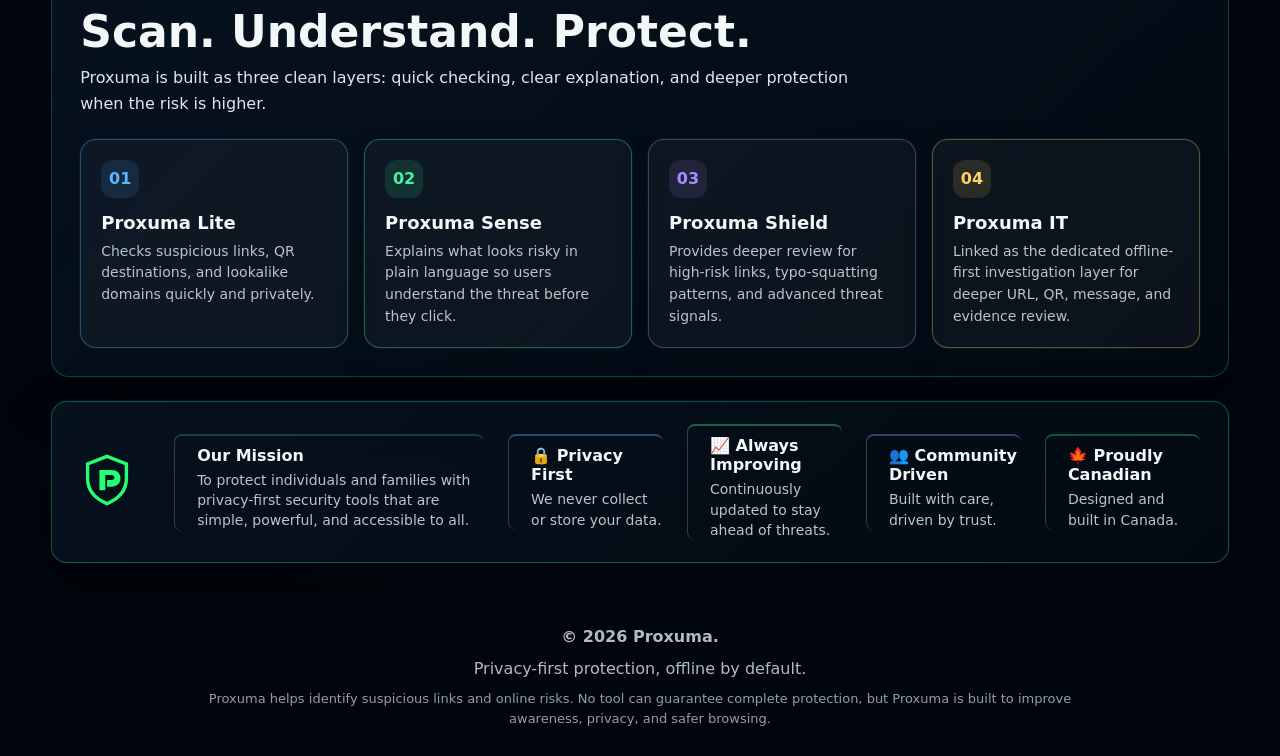
==== commit f4d6993a: "Add files via upload" ====
--- a/index.html
+++ b/index.html
@@ -30,7 +30,7 @@
       <div class="hero-copy">
         <div class="trust-pill"><span>🔒 100% PRIVATE</span><span>•</span><span>📶 OFFLINE READY</span><span>•</span><span>🍁 BUILT IN CANADA</span></div>
         <h1>Phishing Protection<br/>That Puts<br/><span>You First.</span></h1>
-        <p class="hero-text">Three core protection layers working together now, with Proxuma IT marked as the next offline-first intelligence layer, ready for optional online context when users choose it.</p>
+        <p class="hero-text">Three core protection layers working together now, with Proxuma IT linked as the dedicated offline-first intelligence workspace for deeper URL, QR, and message review.</p>
         <div class="hero-actions">
           <a class="primary" href="#products">Explore Protection <span>→</span></a>
           <a class="secondary" href="#how">▷ See How It Works</a>
@@ -60,7 +60,7 @@
         <article class="product-card lite"><div class="icon">↗</div><p>PROXUMA LITE</p><h3>Scan Instantly</h3><p class="body">Run fast private checks on suspicious links, QR destinations, shortened URLs, lookalike domains, and file-delivery traps before you open them.</p><p class="privacy-note">Best for everyday link checks when you want a quick answer without sending your data anywhere.</p><a class="enter-link" href="./lite/index.html">Enter Here →</a></article>
         <article class="product-card sense"><div class="icon">🧠</div><p>PROXUMA SENSE</p><h3>Understand the Threat</h3><p class="body">Break down suspicious links in plain language, showing patterns, redirects, login lures, shorteners, and risk signals before you click.</p><p class="privacy-note">Best for users who want to understand why something feels unsafe while staying private.</p><a class="enter-link" href="./sense/index.html">Enter Here →</a></article>
         <article class="product-card shield"><div class="icon">⌂</div><p>PROXUMA SHIELD</p><h3>Advanced Protection</h3><p class="body">Use a stronger protection layer for phishing, typo-squatting, QR checks, file-delivery attacks, and higher-risk threat patterns.</p><p class="privacy-note">Best for deeper review when a link, message, or QR code needs more confidence before action.</p><a class="enter-link" href="./shield/index.html">Enter Here →</a></article>
-        <article class="product-card it coming-soon-card"><div class="icon it-signal" aria-hidden="true"><span class="offline-dot">●</span><span class="signal-line">↔</span><span class="online-dot">●</span></div><p>PROXUMA IT</p><h3>Offline First. Online Intelligence Next.</h3><p class="body">Coming next: a deeper investigation layer for URL, QR, file-delivery, reputation, and threat-intelligence workflows.</p><p class="privacy-note">Offline-first by design, with optional online context only when users choose deeper intelligence.</p><span class="enter-link coming-soon-link" role="button" aria-disabled="true">Coming Soon →</span></article>
+        <article class="product-card it"><div class="icon it-signal" aria-hidden="true"><span class="offline-dot">●</span><span class="signal-line">↔</span><span class="online-dot">●</span></div><p>PROXUMA IT</p><h3>Threat Intelligence Layer</h3><p class="body">Open the dedicated Proxuma IT scanner for deeper URL, QR payload, copied message, and evidence-style risk analysis.</p><p class="privacy-note">Runs as its own offline-first workspace. Online intelligence stays locked unless a user clearly chooses it in a future version.</p><a class="enter-link" href="https://scar197124.github.io/Proxuma_IT/" aria-label="Open Proxuma IT">Enter Proxuma IT →</a></article>
       </div>
     </section>
 
@@ -72,7 +72,7 @@
         <article><span>01</span><b>Proxuma Lite</b><small>Checks suspicious links, QR destinations, and lookalike domains quickly and privately.</small></article>
         <article><span>02</span><b>Proxuma Sense</b><small>Explains what looks risky in plain language so users understand the threat before they click.</small></article>
         <article><span>03</span><b>Proxuma Shield</b><small>Provides deeper review for high-risk links, typo-squatting patterns, and advanced threat signals.</small></article>
-        <article><span>04</span><b>Proxuma IT</b><small>Coming next as an offline-first investigation layer with optional online intelligence when deeper context is needed.</small></article>
+        <article><span>04</span><b>Proxuma IT</b><small>Linked as the dedicated offline-first investigation layer for deeper URL, QR, message, and evidence review.</small></article>
       </div>
     </section>
 
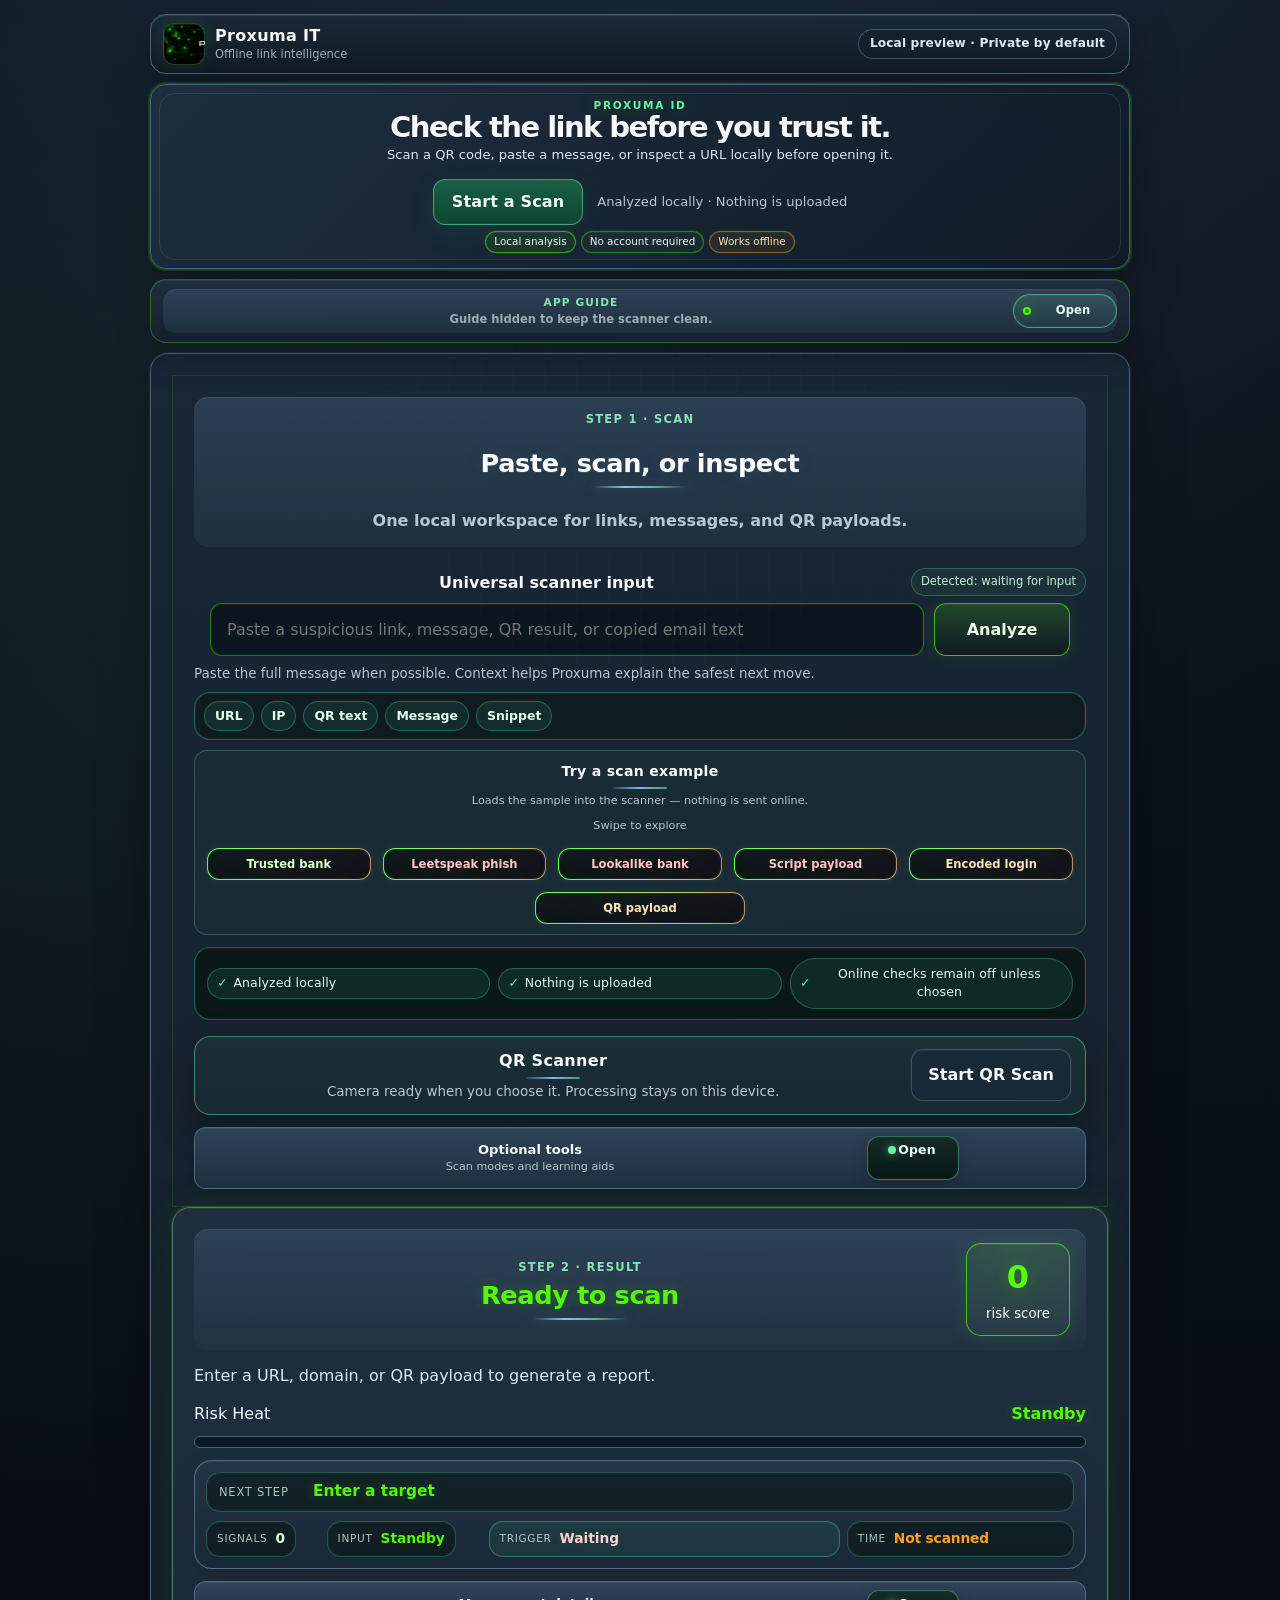
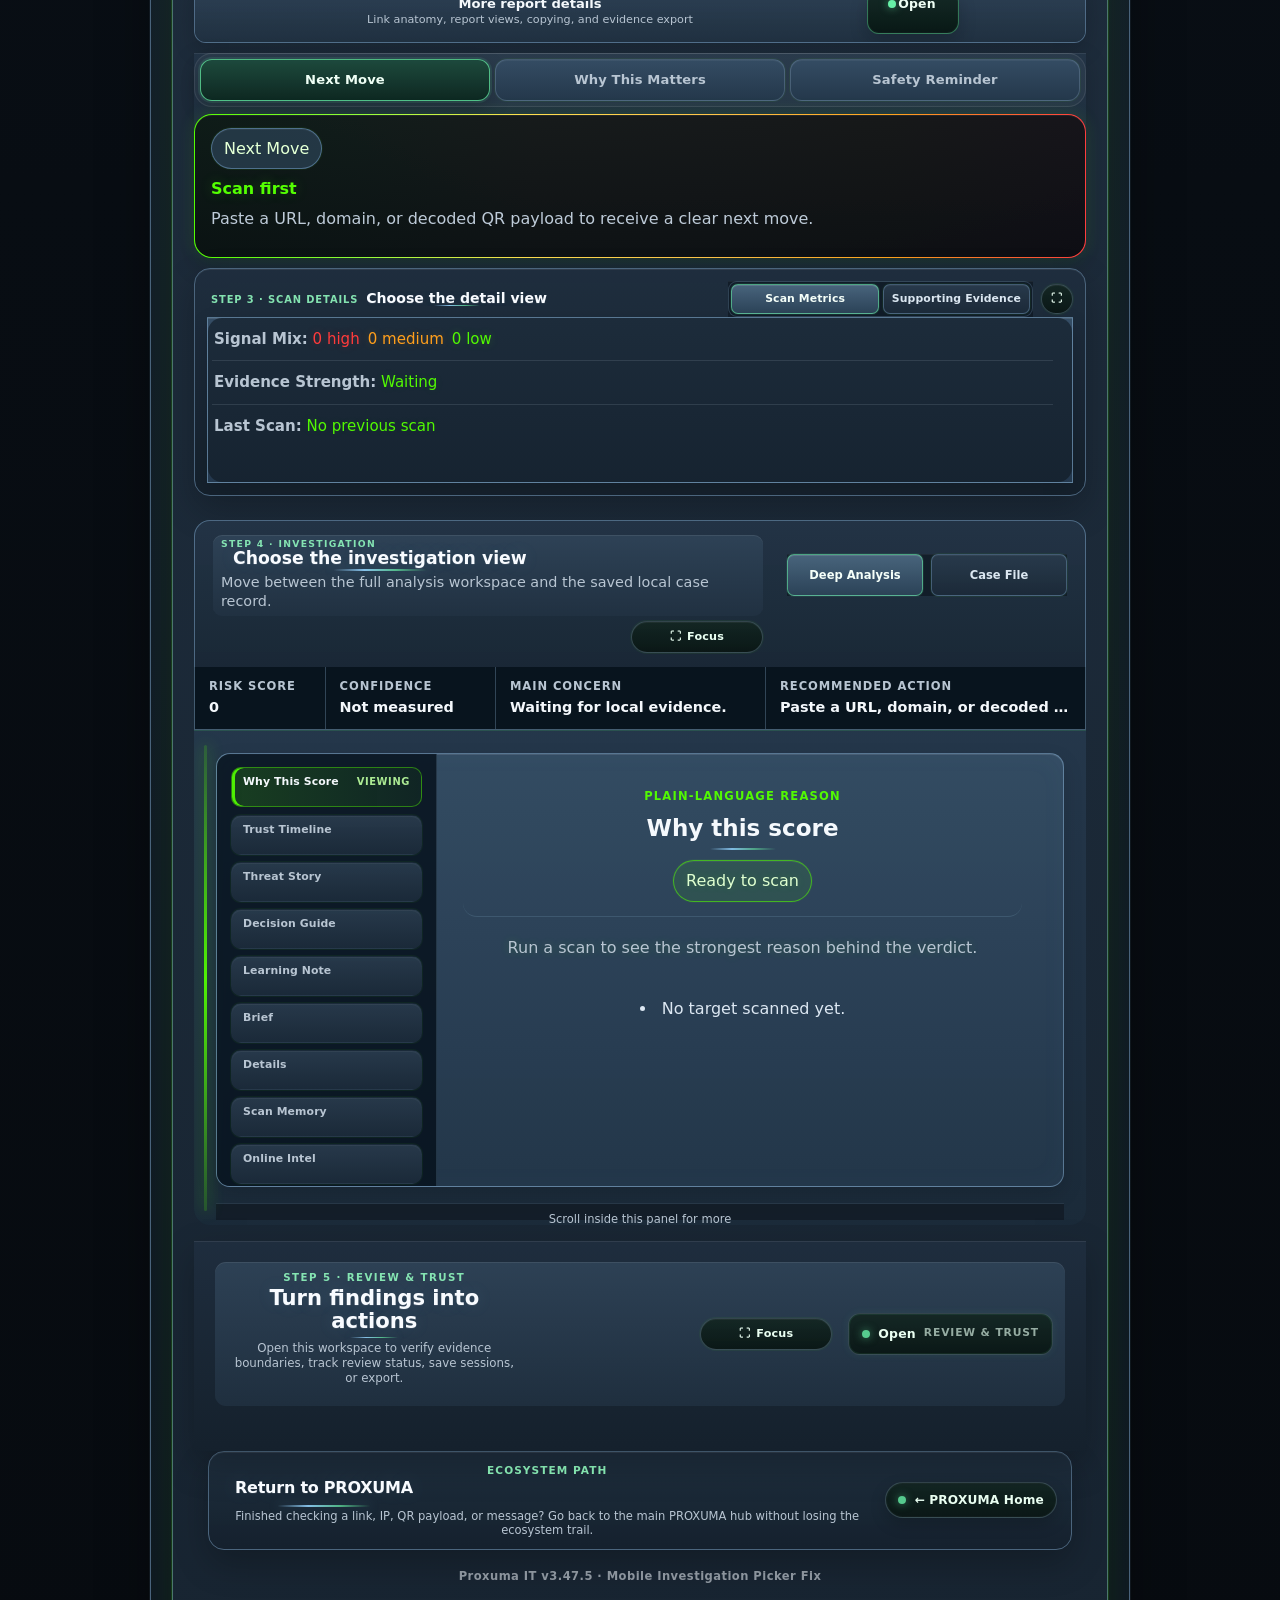
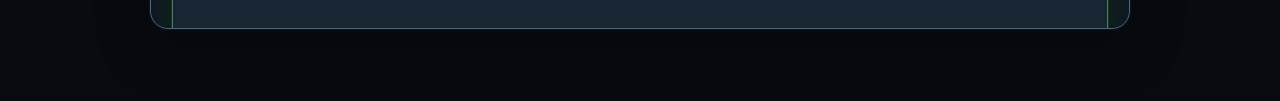
==== commit 41fc2d20: "Add files via upload" ====
--- a/index.html
+++ b/index.html
@@ -1,95 +1,724 @@
 <!DOCTYPE html>
+
 <html lang="en">
 <head>
-  <meta charset="UTF-8" />
-  <meta name="viewport" content="width=device-width, initial-scale=1.0" />
-  <title>Proxuma | Privacy. Security. Peace of Mind.</title>
-  <meta name="description" content="Proxuma is a privacy-first phishing protection ecosystem with Lite, Sense, and Shield layers." />
-  <link rel="stylesheet" href="styles.css" />
+<meta charset="utf-8"/>
+<meta content="width=device-width, initial-scale=1.0" name="viewport"/>
+<title>Proxuma IT | Offline Link Intelligence Before You Click</title>
+<!-- Compatibility markers: Proxuma IT v2.76.0 / Proxuma IT v2.75.0 / Proxuma IT v2.74.0 / Proxuma IT v2.73.0 / Proxuma IT v2.72.1 / Proxuma IT v2.71.0 / Proxuma IT v2.70.1 -->
+<meta content="#070a0d" name="theme-color"/>
+<meta content="dark" name="color-scheme"/>
+<meta content="Proxuma IT explains suspicious links, QR payloads, downloads, and message targets in plain language before you trust them." name="description"/>
+<link href="styles.css" rel="stylesheet"/>
+<meta content="v3.47.5-mobile-selected-panel-visibility" name="proxuma-build"/>
 </head>
-<body>
-  <div class="orb orb-a"></div>
-  <div class="orb orb-b"></div>
-  <header class="site-header">
-    <a class="brand" href="#home" aria-label="Proxuma home">
-      <span class="brand-mark" aria-hidden="true">
-        <svg viewBox="0 0 64 64"><path d="M32 4 55 13v17c0 15.5-9.5 24.5-23 30C18.5 54.5 9 45.5 9 30V13L32 4Z"/><path d="M23 44V20h14c7 0 11 4 11 10s-4 10-11 10h-5v-8h5c2.2 0 3.8-1 3.8-3S39.2 26 37 26h-7v18h-7Z"/><path d="M20 19h-4v8"/></svg>
-      </span>
-      <span><strong>PROXUMA</strong><em>Privacy. Security. Peace of Mind.</em></span>
-    </a>
-    <nav class="main-nav" aria-label="Main navigation">
-      <a class="active" href="#home">Home</a>
-      <a href="#products">Products</a>
-      <a href="#how">How It Works</a>
-      <a href="#about">About</a>
-    </nav>
-  </header>
+<body class="simple-ui product-simplified">
+<div aria-hidden="true" class="ambient-grid"></div>
+<header class="site-header compact-site-header">
+<a aria-label="Proxuma IT home" class="compact-brand" href="#top">
+<span aria-hidden="true" class="compact-brand-mark"></span>
+<span class="compact-brand-copy"><strong>Proxuma IT</strong><small>Offline link intelligence</small></span>
+</a>
+<span aria-label="Local preview, private by default" class="compact-header-status compact-trust-status">Local preview · Private by default</span>
+</header>
+<main class="page" id="top">
+<section class="hero hero-framed compact-centered-hero" aria-labelledby="hero-title">
+<div class="hero-frame-inner">
+<p class="eyebrow hero-product-mark">Proxuma ID</p>
+<h1 id="hero-title">Check the link before you trust it.</h1>
+<p class="lead">Scan a QR code, paste a message, or inspect a URL locally before opening it.</p>
+<div class="hero-action-row">
+<a class="hero-scan-cta" href="#scan">Start a Scan</a>
+<span class="hero-privacy-note">Analyzed locally · Nothing is uploaded</span>
+</div>
+<div aria-label="Core promises" class="proof-row">
+<span class="proof-pill proof-local pill-status">Local analysis</span>
+<span class="proof-pill proof-balanced pill-status">No account required</span>
+<span class="proof-pill proof-consent pill-status">Works offline</span>
+</div>
+</div>
+</section>
+<!-- Compatibility text retained for regression continuity:
+      Camera QR scanning is optional and browser-dependent.
+      No telemetry
+      No hidden lookups
+      Paste a URL, IP, QR payload, message, or text snippet
+      One input handles links, domains, IPs, decoded QR text, copied SMS/email content, and raw suspicious snippets.
+    -->
+<!-- Compatibility marker for v2.89.0 label test: Scan Center · Scan Report · Deep Analysis · Case File -->
+<!-- Compatibility marker for v2.77.6 test: <section id="explain" class="explain-page card" -->
+<section aria-label="Explain Proxuma IT cards" class="explain-page card collapsible-card" data-collapse-key="proxuma-it-explain-guide-collapsed-v1" data-default-collapsed="true" id="explain">
+<div class="section-head explain-head collapsible-card-head">
+<div>
+<p class="eyebrow">App Guide</p>
+<h2>Card-by-card help</h2>
+<p class="subtle">A short map of the main workspace. Open only when you need orientation.</p>
+<p class="collapsed-hint">Guide hidden to keep the scanner clean.</p>
+</div>
+<button aria-controls="explainGuideBody" aria-expanded="true" class="collapse-toggle unified-control-button" data-collapsed-label="Open" data-expanded-label="Close" type="button">
+<span aria-hidden="true" class="toggle-dot"></span>
+<span class="toggle-copy">Close</span>
+<small>Guide Controls</small>
+</button>
+</div>
+<div class="collapsible-card-body" id="explainGuideBody">
+<div class="explain-grid compact-guide-grid">
+<article class="explain-card">
+<span class="card-kicker">1</span>
+<h3>Scan</h3>
+<p>Paste a link, message, QR result, or copied email text, then choose Analyze.</p>
+</article>
+<article class="explain-card">
+<span class="card-kicker">2</span>
+<h3>Review</h3>
+<p>Read the result first, then use Scan Details or Investigation only when more context is needed.</p>
+</article>
+<article class="explain-card">
+<span class="card-kicker">3</span>
+<h3>Save or export</h3>
+<p>Use Review &amp; Trust to track status, preserve a session, explain the result, or export a report.</p>
+</article>
+</div>
+</div>
+</section>
+<section aria-label="Proxuma unified workspace" class="unified-workspace card">
+<section class="workbench unified-stack" id="scan">
+<article class="scanner-panel card unified-section unified-scan-section">
+<div class="section-head">
+<p class="eyebrow">Step 1 · Scan</p>
+<h2>Paste, scan, or inspect</h2>
+<p class="subtle">One local workspace for links, messages, and QR payloads.</p>
+</div>
+<div class="input-label-row">
+<label class="input-label" for="targetInput">Universal scanner input</label>
+<span aria-live="polite" class="detected-input-type" id="detectedInputType">Detected: waiting for input</span>
+</div>
+<div class="input-row">
+<input autocomplete="off" id="targetInput" placeholder="Paste a suspicious link, message, QR result, or copied email text" spellcheck="false" type="text"/>
+<button id="scanButton" type="button"><span>Analyze</span><small>Safely</small></button>
+</div>
+<p class="unified-input-note">Paste the full message when possible. Context helps Proxuma explain the safest next move.</p>
+<div aria-label="Accepted input types" class="input-type-chips">
+<span>URL</span>
+<span>IP</span>
+<span>QR text</span>
+<span>Message</span>
+<span>Snippet</span>
+</div>
+<section aria-label="Visible scan examples" class="visible-scan-examples">
+<div class="visible-examples-head">
+<strong>Try a scan example</strong>
+<span class="examples-desktop-note">Loads the sample into the scanner — nothing is sent online.</span><span class="examples-mobile-note" aria-hidden="true">Swipe to explore</span>
+</div>
+<div aria-label="Example targets" class="quick-tests">
+<button class="example-pill example-trusted pill-action" data-example="https://www.rbcroyalbank.com/" type="button"><span class="example-label-desktop">Trusted bank</span><span class="example-label-mobile" aria-hidden="true">Trusted</span></button>
+<button class="example-pill example-danger pill-action" data-example="https://secure-l0gin-rbc.verify-account.example/login" type="button"><span class="example-label-desktop">Leetspeak phish</span><span class="example-label-mobile" aria-hidden="true">Leetspeak</span></button>
+<button class="example-pill example-danger pill-action" data-example="https://www.rbcr0yalbank.com/" type="button"><span class="example-label-desktop">Lookalike bank</span><span class="example-label-mobile" aria-hidden="true">Lookalike</span></button>
+<button class="example-pill example-danger pill-action" data-example="javascript:alert(1)" type="button"><span class="example-label-desktop">Script payload</span><span class="example-label-mobile" aria-hidden="true">Script</span></button>
+<button class="example-pill example-review pill-action" data-example="https://example.com/l%30gin" type="button"><span class="example-label-desktop">Encoded login</span><span class="example-label-mobile" aria-hidden="true">Encoded</span></button>
+<button class="example-pill example-review pill-action" data-example="072890000224" type="button"><span class="example-label-desktop">QR payload</span><span class="example-label-mobile" aria-hidden="true">QR payload</span></button>
+</div>
+</section>
+<div aria-label="Privacy promise" class="privacy-strip" data-compact="true">
+<span>Analyzed locally</span>
+<span>Nothing is uploaded</span>
+<span>Online checks remain off unless chosen</span>
+</div>
+<section aria-label="Primary QR scanner" class="primary-qr-tool">
+<div aria-label="Browser QR scanner" class="qr-slot qr-scanner-ready">
+<div class="qr-copy">
+<strong>QR Scanner</strong>
+<p id="qrStatus">Camera ready when you choose it. Processing stays on this device.</p>
+</div>
+<div class="qr-actions">
+<button class="ghost-button" id="qrStartButton" type="button">Start QR Scan</button>
+<button class="ghost-button qr-stop" hidden="" id="qrStopButton" type="button">Stop</button>
+</div>
+<div class="qr-camera-panel" hidden="" id="qrCameraPanel">
+<video autoplay="" class="qr-video" id="qrVideo" muted="" playsinline=""></video>
+</div>
+</div>
+</section>
+<details class="simple-disclosure optional-tools unified-control-section">
+<summary aria-label="Toggle Optional Tools">
+<span><strong>Optional tools</strong><small>Scan modes and learning aids</small></span>
+<span aria-hidden="true" class="disclosure-action unified-disclosure-toggle unified-control-button"><span aria-hidden="true" class="toggle-dot"></span><span class="toggle-copy">Open</span></span>
+</summary>
+<div class="simple-disclosure-body">
+<div aria-label="Teaching mode guidance" class="teaching-card">
+<strong>Learning Mode</strong>
+<p>Proxuma explains the strongest signal and safest next move in plain language.</p>
+</div>
+<div class="mode-card">
+<div class="mini-head">
+<strong>Scan Mode</strong>
+<span class="local-badge pill-status">Local only</span>
+</div>
+<div aria-label="Current scan capabilities" class="scan-mode-row scan-capability-row" role="list">
+<span class="mode-pill mode-quick active mode-status" role="listitem"><span aria-hidden="true" class="mode-status-dot"></span>Local Scan Active</span>
+<span class="mode-pill mode-deep mode-status" role="listitem">Deep Scan Planned</span>
+<span class="mode-pill mode-online mode-status" role="listitem">Online Checks Optional</span>
+</div>
+<p class="quiet-note">Every scan currently uses the same local analysis engine. Deep mode is planned. Online checks remain separate, consent-gated, and user-triggered.</p>
+</div>
+<div class="micro-list">
+<span class="pill-signal">True target</span>
+<span class="pill-signal">Shortener check</span>
+<span class="pill-signal">Brand lookalike</span>
+<span class="pill-signal">Pressure words</span>
+<span class="pill-signal">Risky file types</span>
+<span class="pill-signal">IP / port clues</span>
+<span class="pill-signal">Lookalike words</span>
+<span class="pill-signal">Institution aliases</span>
+</div>
+</div>
+</details>
+</article>
+<article aria-live="polite" class="report-panel card unified-section unified-report-section" id="report">
+<div class="report-top">
+<div>
+<p class="eyebrow">Step 2 · Result</p>
+<h2 id="riskLabel">Ready to scan</h2>
+</div>
+<div class="score-ring">
+<span id="scoreValue">--</span>
+<small>risk score</small>
+</div>
+</div>
+<p class="report-summary" id="summaryText">Enter a target to generate a readable explanation, evidence signals, and a safe next step.</p>
+<div aria-label="Intel heat bar" class="heat-zone">
+<div class="heat-meta">
+<span>Risk Heat</span>
+<strong id="heatLabel">Standby</strong>
+</div>
+<div aria-valuemax="100" aria-valuemin="0" aria-valuenow="0" class="heat-bar" role="meter">
+<span id="heatFill"></span>
+</div>
+</div>
+<div aria-label="Compact report snapshot" class="report-snapshot-card">
+<div class="snapshot-next-step">
+<small>Next Step</small>
+<strong id="nextStep">Scan first</strong>
+</div>
+<div aria-label="Report quick facts" class="snapshot-grid">
+<div>
+<small>Signals</small>
+<strong id="signalCount">0</strong>
+</div>
+<div>
+<small>Input</small>
+<strong id="inputTypeLabel">Standby</strong>
+</div>
+<div>
+<small>Trigger</small>
+<strong id="primaryTrigger">Waiting</strong>
+</div>
+<div>
+<small>Time</small>
+<strong id="reportTimestamp">Not scanned</strong>
+</div>
+</div>
+</div>
+<details class="simple-disclosure report-details-disclosure unified-control-section">
+<summary aria-label="Toggle More Report Details">
+<span><strong>More report details</strong><small>Link anatomy, report views, copying, and evidence export</small></span>
+<span aria-hidden="true" class="disclosure-action unified-disclosure-toggle unified-control-button"><span aria-hidden="true" class="toggle-dot"></span><span class="toggle-copy">Open</span></span>
+</summary>
+<div class="simple-disclosure-body">
+<div aria-label="Link anatomy breakdown" class="link-anatomy-card">
+<div class="link-anatomy-head">
+<div>
+<small>Link Anatomy</small>
+<strong id="anatomyStatus">Waiting for input</strong>
+</div>
+<span class="anatomy-badge">Structure view</span>
+</div>
+<div class="link-anatomy-grid">
+<div class="anatomy-row"><span>Protocol</span><strong id="anatomyProtocol">—</strong></div>
+<div class="anatomy-row"><span>Host</span><strong id="anatomyHost">—</strong></div>
+<div class="anatomy-row"><span>Root Domain</span><strong id="anatomyRoot">—</strong></div>
+<div class="anatomy-row anatomy-wide"><span>Path</span><strong id="anatomyPath">—</strong></div>
+<div class="anatomy-row anatomy-wide"><span>Query</span><strong id="anatomyQuery">—</strong></div>
+<div class="anatomy-row anatomy-wide"><span>Risk Tokens</span><strong id="anatomyTokens">—</strong></div>
+</div>
+<p class="quiet-note" id="anatomyNote">Proxuma will break the target into readable parts after a scan.</p>
+</div>
+<div aria-label="Report view and copy actions" class="report-tools">
+<div aria-label="Report view selector" class="audience-switch report-meta-card">
+<small>Report View</small>
+<div aria-label="Choose report depth" class="audience-toggle-row" role="group">
+<button aria-pressed="true" class="audience-toggle active" id="userViewButton" type="button">User View</button>
+<button aria-pressed="false" class="audience-toggle" id="analystViewButton" type="button">Analyst View</button>
+</div>
+<strong id="activeAudienceMode">User View</strong>
+<p class="quiet-note" id="reportDepthNote">Plain-language verdict and next move first.</p>
+</div>
+<div aria-label="Simple case controls" class="report-copy-actions simple-case-controls">
+<button class="ghost-button compact-copy primary-copy" id="copySummaryButton" type="button">Copy Simple Report</button>
+<button class="ghost-button compact-copy" id="copyReportButton" type="button">Copy Full Report</button>
+<button class="ghost-button compact-copy" id="explainVerdictButton" type="button">Verdict Summary</button>
+<div class="technical-notes-label">Deeper Evidence / Technical Notes</div>
+<details class="advanced-evidence-tools">
+<summary>Signal Evidence</summary>
+<div class="advanced-evidence-actions">
+<button class="ghost-button compact-copy" id="copyCasePacketButton" type="button">Copy Case Packet</button>
+<button class="ghost-button compact-copy" id="downloadCaseTextButton" type="button">Download TXT</button>
+<button class="ghost-button compact-copy" id="downloadCasePacketButton" type="button">Download JSON</button>
+</div>
+<p class="quiet-note">For analyst review, support tickets, saved evidence, or future Proxuma imports. Download TXT for a readable case report; Download JSON for structured local evidence.</p>
+</details>
+</div>
+<p aria-live="polite" class="copy-status" id="copyStatus">Run a scan, then use Copy Simple Report for the easy version. Deeper evidence and technical notes stay tucked away.</p>
+</div>
+</div>
+</details>
+<div aria-label="Action guidance drawer" class="action-guidance guidance-drawer">
+<div aria-label="Choose guidance detail" class="guidance-switch" role="tablist">
+<button aria-controls="guidanceNextPanel" aria-selected="true" class="guidance-tab guidance-tab-next active" data-guidance-target="guidanceNextPanel" id="guidanceNextTab" role="tab" type="button">Next Move</button>
+<button aria-controls="guidanceWhyPanel" aria-selected="false" class="guidance-tab guidance-tab-why" data-guidance-target="guidanceWhyPanel" id="guidanceWhyTab" role="tab" type="button">Why This Matters</button>
+<button aria-controls="guidanceSafetyPanel" aria-selected="false" class="guidance-tab guidance-tab-safety" data-guidance-target="guidanceSafetyPanel" id="guidanceSafetyTab" role="tab" type="button">Safety Reminder</button>
+</div>
+<div aria-labelledby="guidanceNextTab" class="guidance-card guidance-panel guidance-next active" id="guidanceNextPanel" role="tabpanel">
+<span class="card-kicker">Next Move</span>
+<strong id="actionTitle">Scan first</strong>
+<p id="actionText">Run a local scan to receive a clear next step.</p>
+</div>
+<div aria-labelledby="guidanceWhyTab" class="guidance-card guidance-panel guidance-why" hidden="" id="guidanceWhyPanel" role="tabpanel">
+<span class="card-kicker">Why This Matters</span>
+<strong id="whyMatterTitle">Pattern lesson</strong>
+<p id="whyMatterText">Proxuma will explain the strongest warning sign in plain language.</p>
+</div>
+<div aria-labelledby="guidanceSafetyTab" class="guidance-card guidance-panel guidance-reminder" hidden="" id="guidanceSafetyPanel" role="tabpanel">
+<span class="card-kicker">Safety Reminder</span>
+<strong id="safetyTitle">Stay aware</strong>
+<p id="safetyText">Never enter passwords, banking details, or verification codes unless you are certain you are on the official site.</p>
+</div>
+</div>
+<section aria-labelledby="scanDetailSelectorTitle" class="scan-details-workspace card" id="scan-detail-workspace">
+<div class="scan-details-header" id="scan-detail-controls">
+<div class="panel-selector-copy">
+<p class="eyebrow">Step 3 · Scan Details</p>
+<h2 id="scanDetailSelectorTitle">Choose the detail view</h2>
+</div>
+<div class="grouped-panel-selector" data-panel-group="scan-details">
+<button aria-expanded="false" aria-haspopup="menu" class="grouped-selector-trigger unified-control-button" type="button">
+<span aria-hidden="true" class="toggle-dot"></span>
+<span class="grouped-selector-label">Scan Metrics</span>
+<span aria-hidden="true" class="selector-chevron">▾</span>
+</button>
+<div class="grouped-selector-menu" hidden="" role="menu">
+<button aria-checked="true" data-target-panel="scanMetricsPanel" role="menuitemradio" type="button">Scan Metrics</button>
+<button aria-checked="false" data-target-panel="supportingEvidencePanel" role="menuitemradio" type="button">Supporting Evidence</button>
+</div>
+</div>
+</div>
+<div class="grouped-panel-managed scan-details-view" data-panel-group="scan-details" id="scanMetricsPanel">
+<div aria-label="Scan metrics content" class="grouped-panel-scroll-body" role="region" tabindex="0">
+<div class="memory-strip scan-metrics-list">
+<span><b>Signal Mix:</b> <span class="severity-breakdown" id="severityMix"><em class="sev-high">0 high</em><em class="sev-medium">0 medium</em><em class="sev-low">0 low</em></span></span>
+<span><b>Evidence Strength:</b> <span id="evidenceStrength">Waiting</span></span>
+<span><b>Last Scan:</b> <span id="scanMemory">No previous scan</span></span>
+</div>
+</div>
+</div>
+<div class="grouped-panel-managed scan-details-view" data-panel-group="scan-details" hidden="" id="supportingEvidencePanel">
+<div aria-label="Supporting evidence content" class="grouped-panel-scroll-body" role="region" tabindex="0">
+<section aria-label="Core intelligence cards" class="intelligence-grid evidence-list">
+<article class="intel-card intel-identity">
+<span class="card-kicker">01 · Identity</span>
+<h3>True Target</h3>
+<strong id="trueTarget">Waiting</strong>
+<p><b>Root domain:</b> <span id="rootDomain">Waiting</span></p>
+<p class="muted" id="rootDomainNote">The root is the part attackers try to hide.</p>
+</article>
+<article class="intel-card intel-confidence">
+<span class="card-kicker">02 · Confidence</span>
+<h3>Local Read</h3>
+<strong id="confidenceLabel">Not measured</strong>
+<p id="confidenceNote">Confidence improves when the target structure is readable.</p>
+<p><b>Confidence brief:</b> <span id="confidenceBrief">Waiting</span></p>
+</article>
+<article class="intel-card intel-behavior">
+<span class="card-kicker">03 · Behavior + Intent</span>
+<h3>What stood out</h3>
+<strong id="whyScore">Waiting for local evidence.</strong>
+<p><b>Lane:</b> <span id="laneQuality">Standby</span></p>
+</article>
+<article class="intel-card intel-online">
+<span class="card-kicker">04 · Online Expansion</span>
+<h3>Age, Reputation, Certificate</h3>
+<strong id="scanMode">Offline-first</strong>
+<p id="scanModeNote">This front surface stays honest: full domain age, live certificate details, and reputation checks appear only when the optional online layer is enabled by the user.</p>
+<p class="muted">Current build shows only what the local engine can truly support.</p>
+</article>
+</section>
+</div>
+</div>
+</section>
+<section class="investigation-workspace" id="investigation-workspace">
+<section aria-labelledby="investigationSelectorTitle" class="panel-selector-card" id="investigation-controls">
+<div class="panel-selector-copy">
+<p class="eyebrow">Step 4 · Investigation</p>
+<h2 id="investigationSelectorTitle">Choose the investigation view</h2>
+<p class="investigation-helper">Move between the full analysis workspace and the saved local case record.</p>
+</div>
+<div class="grouped-panel-selector" data-panel-group="investigation">
+<button aria-expanded="false" aria-haspopup="menu" class="grouped-selector-trigger unified-control-button" type="button">
+<span aria-hidden="true" class="toggle-dot"></span>
+<span class="grouped-selector-label">Deep Analysis</span>
+<span aria-hidden="true" class="selector-chevron">▾</span>
+</button>
+<div class="grouped-selector-menu" hidden="" role="menu">
+<button aria-checked="true" data-target-panel="details" role="menuitemradio" type="button">Deep Analysis</button>
+<button aria-checked="false" data-target-panel="casefile" role="menuitemradio" type="button">Case File</button>
+</div>
+</div>
+</section>
+<div class="investigation-summary" id="investigation-summary" aria-live="polite">
+  <div class="investigation-summary-item">
+    <span>Risk score</span>
+    <strong id="investigationSummaryScore">--</strong>
+  </div>
+  <div class="investigation-summary-item">
+    <span>Confidence</span>
+    <strong id="investigationSummaryConfidence">Not measured</strong>
+  </div>
+  <div class="investigation-summary-item investigation-summary-wide">
+    <span>Main concern</span>
+    <strong id="investigationSummaryConcern">Run a scan to identify the main concern.</strong>
+  </div>
+  <div class="investigation-summary-item investigation-summary-wide">
+    <span>Recommended action</span>
+    <strong id="investigationSummaryAction">Run a local scan to receive a clear next step.</strong>
+  </div>
+</div>
+<section aria-label="Deep Analysis" class="intelligence-drawer card unified-section grouped-panel-managed grouped-content-card" data-panel-group="investigation" id="details">
 
-  <main id="home">
-    <section class="hero">
-      <div class="hero-copy">
-        <div class="trust-pill"><span>🔒 100% PRIVATE</span><span>•</span><span>📶 OFFLINE READY</span><span>•</span><span>🍁 BUILT IN CANADA</span></div>
-        <h1>Phishing Protection<br/>That Puts<br/><span>You First.</span></h1>
-        <p class="hero-text">Three core protection layers working together now, with Proxuma IT linked as the dedicated offline-first intelligence workspace for deeper URL, QR, and message review.</p>
-        <div class="hero-actions">
-          <a class="primary" href="#products">Explore Protection <span>→</span></a>
-          <a class="secondary" href="#how">▷ See How It Works</a>
-        </div>
-        <div class="feature-row">
-          <div><b>🔐 100% Private</b><small>No data collected</small></div>
-          <div><b>📡 Offline Ready</b><small>Works anywhere</small></div>
-          <div><b>🛡️ Built in Canada</b><small>Proudly protected</small></div>
-          <div><b>👨‍👩‍👧 Family Focused</b><small>Protect what matters</small></div>
-        </div>
-      </div>
-      <div class="hero-visual" aria-hidden="true">
-        <div class="world-grid"></div>
-        <div class="radar-ring r1"></div>
-        <div class="radar-ring r2"></div>
-        <div class="radar-ring r3"></div>
-        <div class="shield-large">
-          <svg viewBox="0 0 240 280"><defs><linearGradient id="g" x1="0" x2="1"><stop offset="0" stop-color="#73ffcf"/><stop offset="1" stop-color="#04c9b7"/></linearGradient></defs><path class="outer" d="M120 9 222 49v81c0 72-43 116-102 141C61 246 18 202 18 130V49L120 9Z"/><path class="inner" d="M120 30 200 62v66c0 58-33 94-80 116-47-22-80-58-80-116V62l80-32Z"/><path class="p" d="M76 206V82h63c34 0 56 20 56 51 0 32-22 52-56 52h-29v-39h29c12 0 20-5 20-15 0-9-8-14-20-14H113v89H76Z" fill="url(#g)"/></svg>
-        </div>
-        <div class="glow-pad"></div>
-      </div>
-    </section>
+<div aria-label="Deep analysis content" class="grouped-panel-scroll-body" id="intelligenceDrawerBody" role="region" tabindex="0">
+<div aria-label="Analysis layers" class="drawer-tabs" role="tablist">
+<button aria-selected="true" class="drawer-tab active pill-action" data-drawer-target="explainPanel" role="tab" type="button">Why This Score</button>
+<button aria-selected="false" class="drawer-tab pill-action" data-drawer-target="timelinePanel" role="tab" type="button">Trust Timeline</button>
+<button aria-selected="false" class="drawer-tab pill-action" data-drawer-target="threatPanel" role="tab" type="button">Threat Story</button>
+<button aria-selected="false" class="drawer-tab pill-action" data-drawer-target="decisionPanel" role="tab" type="button">Decision Guide</button>
+<button aria-selected="false" class="drawer-tab pill-action" data-drawer-target="learningPanel" role="tab" type="button">Learning Note</button>
+<button aria-selected="false" class="drawer-tab pill-action" data-drawer-target="analystBriefPanel" role="tab" type="button">Brief</button>
+<button aria-selected="false" class="drawer-tab pill-action analyst-only" data-drawer-target="technicalPanel" role="tab" type="button">Details</button>
+<button aria-selected="false" class="drawer-tab pill-action" data-drawer-target="memoryPanel" role="tab" type="button">Scan Memory</button>
+<button aria-selected="false" class="drawer-tab pill-action" data-drawer-target="onlinePanel" role="tab" type="button">Online Intel</button>
+<button aria-selected="false" class="drawer-tab pill-action internal-only" data-drawer-target="browserTestPanel" hidden="" role="tab" type="button">Browser Check</button>
+</div>
+<div class="drawer-stage">
+<article class="drawer-panel active" id="explainPanel" role="tabpanel">
+<div class="drawer-panel-head" data-tone="green">
+<div>
+<p class="eyebrow">Plain-language reason</p>
+<h3>Why this score</h3>
+</div>
+<span class="status-pill" id="explainStatus">Awaiting scan</span>
+</div>
+<p class="card-summary" id="explainSummary">Run a scan to see the plain-language reason behind the score.</p>
+<ul id="evidenceList"></ul>
+</article>
+<article class="drawer-panel" hidden="" id="timelinePanel" role="tabpanel">
+<div class="drawer-panel-head" data-tone="green">
+<div>
+<p class="eyebrow">Timeline</p>
+<h3>Trust + decision lane</h3>
+</div>
+<span class="status-pill" id="timelineStatus">0 steps</span>
+</div>
+<p><b id="trustStatus">Local only</b></p>
+<ul id="trustTrail"></ul>
+<hr/>
+<p><b>Timeline</b></p>
+<ol id="timelineList"></ol>
+</article>
+<article class="drawer-panel" hidden="" id="threatPanel" role="tabpanel">
+<div class="drawer-panel-head" data-tone="red">
+<div>
+<p class="eyebrow">Scenario</p>
+<h3>What might be happening</h3>
+</div>
+<span class="status-pill" id="threatStatus">Standby</span>
+</div>
+<p class="card-summary" id="threatStory">Paste a target and Proxuma IT will explain what could be happening without overloading the main report.</p>
+</article>
+<article class="drawer-panel" hidden="" id="decisionPanel" role="tabpanel">
+<div class="drawer-panel-head" data-tone="orange">
+<div>
+<p class="eyebrow">Next Move</p>
+<h3>Safe next move</h3>
+</div>
+<span class="status-pill" id="decisionStatus">Standby</span>
+</div>
+<p class="card-summary" id="severityNote">No signal mix yet.</p>
+<ol id="decisionList"></ol>
+</article>
+<article class="drawer-panel" hidden="" id="learningPanel" role="tabpanel">
+<div class="drawer-panel-head" data-tone="green">
+<div>
+<p class="eyebrow">Learning Note</p>
+<h3>Pattern memory</h3>
+</div>
+<span class="status-pill" id="learningStatus">Training ready</span>
+</div>
+<p class="card-summary" id="learningText">The learning note will show what to look for next time.</p>
+</article>
+<article class="drawer-panel" hidden="" id="analystBriefPanel" role="tabpanel">
+<div class="drawer-panel-head" data-tone="green">
+<div>
+<p class="eyebrow">View Brief</p>
+<h3>User safety / analyst triage</h3>
+</div>
+<span class="status-pill" id="analystBriefStatus">Standby</span>
+</div>
+<ul id="analystBriefList"></ul>
+</article>
+<article class="drawer-panel analyst-only" hidden="" id="technicalPanel" role="tabpanel">
+<div class="drawer-panel-head" data-tone="green">
+<div>
+<p class="eyebrow">Details</p>
+<h3>Technical signals</h3>
+</div>
+<span class="status-pill">Local engine</span>
+</div>
+<ul id="technicalList"></ul>
+</article>
+<article class="drawer-panel" hidden="" id="memoryPanel" role="tabpanel">
+<div class="drawer-panel-head" data-tone="green">
+<div>
+<p class="eyebrow">Scan Memory</p>
+<h3>Local memory dashboard</h3>
+</div>
+<span class="status-pill" id="memoryDashboardStatus">Local only</span>
+</div>
+<p><b>Compare last scan:</b> <span id="compareLast">Waiting for the first scan.</span></p>
+<p><b>Safe move:</b> <span id="safeMove">Scan first</span></p>
+<p class="muted" id="safeMoveNote">Proxuma explains the safest next step after analysis.</p>
+<div aria-label="Local pattern memory dashboard" class="memory-dashboard">
+<div class="memory-stat-grid">
+<div class="memory-stat">
+<span class="memory-stat-label">Total remembered scans</span>
+<strong id="memoryTotalScans">0</strong>
+</div>
+<div class="memory-stat">
+<span class="memory-stat-label">Remembered roots</span>
+<strong id="memoryRootCount">0</strong>
+</div>
+<div class="memory-stat">
+<span class="memory-stat-label">Pattern families</span>
+<strong id="memoryFamilyCount">0</strong>
+</div>
+</div>
+<div class="memory-columns">
+<div>
+<h4>Top remembered roots</h4>
+<ul class="memory-list" id="memoryRootList"><li>No roots remembered yet.</li></ul>
+</div>
+<div>
+<h4>Pattern families</h4>
+<ul class="memory-list" id="memoryFamilyList"><li>No pattern families remembered yet.</li></ul>
+</div>
+</div>
+<div class="memory-actions">
+<button class="ghost-button compact-copy" id="copyMemorySummaryButton" type="button">Copy Memory Summary</button>
+<button class="ghost-button compact-copy" id="downloadMemoryJsonButton" type="button">Export Local Notes</button>
+<button class="ghost-button compact-copy danger-action" id="clearPatternMemoryButton" type="button">Clear Pattern Memory</button>
+</div>
+<p class="muted" id="memoryDashboardNote">Memory stays in this browser only. It stores compact roots and signal families, not full browsing history.</p>
+</div>
+</article>
+<article class="drawer-panel" hidden="" id="onlinePanel" role="tabpanel">
+<div class="drawer-panel-head" data-tone="orange">
+<div>
+<p class="eyebrow">Optional Online Layer</p>
+<h3>Consent-first provider architecture</h3>
+</div>
+<span class="status-pill status-low" id="onlineConsentStatus">Offline locked</span>
+</div>
+<p class="card-summary status-low" id="onlinePreview">Offline result first. Provider slots are mapped and the serverless bridge blueprint is ready, but online intelligence is still consent-gated, user-opened only, and no hidden background requests run.</p>
+<div aria-label="Consent-first online controls" class="online-consent-card">
+<p class="muted" id="onlineConsentDetail">No online checks can run from this build. The scanner, memory, QR, case packet, and serverless bridge blueprint remain local documentation only.</p>
+<div class="online-actions">
+<button class="ghost-button compact-copy" id="enableOnlineConsentButton" type="button">Enable Online Preview</button>
+<button class="ghost-button compact-copy" id="onlineRunPreviewButton" type="button">View Online Boundaries</button>
+<button class="ghost-button compact-copy" id="onlineLookupLinksButton" type="button">Generate Lookup Links</button>
+<button class="ghost-button compact-copy" id="onlineRdapLookupButton" type="button">Run RDAP Lookup</button>
+<button class="ghost-button compact-copy danger-action" id="revokeOnlineConsentButton" type="button">Clear Online Choice</button>
+</div>
+<div aria-label="Online Intel readiness status" class="online-readiness-card">
+<div class="readiness-head">
+<h4>Online readiness</h4>
+<span class="status-pill status-low" id="onlineReadinessStatus">Offline / locked</span>
+</div>
+<ul class="memory-list online-readiness-list" id="onlineReadinessList">
+<li>Readiness checks load locally. No provider is contacted.</li>
+</ul>
+</div>
+<div aria-label="Consent-gated RDAP result" class="online-rdap-result">
+<div class="readiness-head">
+<h4>RDAP bridge result</h4>
+<span class="status-pill status-low" id="onlineRdapStatus">Not run</span>
+</div>
+<ul class="memory-list" id="onlineRdapResult"><li>No RDAP result saved for this scan yet.</li></ul>
+<p class="muted">Runs only after online consent is armed and the user clicks Run RDAP Lookup. If this page is on GitHub Pages or opened as a local file, RDAP will show a host-aware fallback. Deploy through Vercel for live bridge results.</p>
+</div>
+<div class="online-columns">
+<div>
+<h4>Online lookup launchpad</h4>
+<ul class="memory-list" id="onlineScopeList"><li>Arm consent and generate user-opened lookup links for the current scanned root.</li></ul>
+</div>
+<div>
+<h4>Privacy guardrails</h4>
+<ul class="memory-list" id="onlinePrivacyList"><li>Default mode stays offline-first.</li></ul>
+</div>
+<div>
+<h4>Provider slots</h4>
+<ul class="memory-list" id="onlineProviderSlotList"><li>Future provider slots are mapped but inactive.</li></ul>
+</div>
+</div>
+<div aria-label="Online Intel findings notes" class="online-findings-note">
+<label for="onlineFindingsNotes">Online findings notes</label>
+<textarea id="onlineFindingsNotes" maxlength="2000" placeholder="After opening a lookup link yourself, paste brief findings here: domain age, certificate clue, redirect note, reputation clue, or anything worth preserving in the case packet." rows="4"></textarea>
+<div class="online-actions online-note-actions">
+<button class="ghost-button compact-copy" id="saveOnlineFindingsButton" type="button">Save Findings Notes</button>
+<button class="ghost-button compact-copy danger-action" id="clearOnlineFindingsButton" type="button">Clear Findings Notes</button>
+<span class="status-pill status-low" id="onlineFindingsStatus">No online findings saved yet</span>
+</div>
+<p class="muted">Notes stay in this browser only and are included in TXT/JSON case exports. Proxuma does not verify or fetch these findings automatically.</p>
+</div>
+<p class="muted" id="onlineArchitectureNote">Optional online intelligence stays locked off until the user deliberately arms the explicit choice. External lookup links open only when the user clicks them; future automatic checks require the documented serverless bridge.</p>
+</div>
+</article>
+<article class="drawer-panel internal-only" hidden="" id="browserTestPanel" role="tabpanel">
+<div class="drawer-panel-head" data-tone="green">
+<div>
+<p class="eyebrow">Release Check</p>
+<h3>Browser and release check</h3>
+</div>
+<span class="status-pill" id="browserTestStatus">Ready to test</span>
+</div>
+<p class="card-summary" id="browserTestIntro">Use this checklist to confirm the public page works cleanly before release. v3.19 keeps the package clean, privacy-first, and honest about browser-dependent QR camera support.</p>
+<div aria-label="Browser check controls" class="browser-test-card">
+<div class="browser-test-actions">
+<button class="ghost-button compact-copy" id="copyBrowserChecklistButton" type="button">Copy Test Checklist</button>
+<button class="ghost-button compact-copy" id="downloadBrowserChecklistButton" type="button">Export Checklist</button>
+</div>
+<div class="online-columns">
+<div>
+<h4>Critical browser checks</h4>
+<ul class="memory-list" id="browserChecklistList"><li>Checklist loads after the app initializes.</li></ul>
+</div>
+<div>
+<h4>Pass rule</h4>
+<ul class="memory-list" id="browserPassRuleList"><li>Offline scans, QR fallback, memory, explicit choice, copy, and JSON export must all behave consistently before release.</li></ul>
+</div>
+</div>
+<p class="muted" id="browserTestNote">This panel does not run network tests. It gives a repeatable human test route so deployment issues are easier to catch, reproduce, and describe before public lock.</p>
+</div>
+</article>
+</div>
 
-    <section id="products" class="products">
-      <div class="section-title"><span></span><h2>Protection Layers. One Mission. <em>Your Safety Online.</em></h2><span></span></div>
-      <div class="cards">
-        <article class="product-card lite"><div class="icon">↗</div><p>PROXUMA LITE</p><h3>Scan Instantly</h3><p class="body">Run fast private checks on suspicious links, QR destinations, shortened URLs, lookalike domains, and file-delivery traps before you open them.</p><p class="privacy-note">Best for everyday link checks when you want a quick answer without sending your data anywhere.</p><a class="enter-link" href="./lite/index.html">Enter Here →</a></article>
-        <article class="product-card sense"><div class="icon">🧠</div><p>PROXUMA SENSE</p><h3>Understand the Threat</h3><p class="body">Break down suspicious links in plain language, showing patterns, redirects, login lures, shorteners, and risk signals before you click.</p><p class="privacy-note">Best for users who want to understand why something feels unsafe while staying private.</p><a class="enter-link" href="./sense/index.html">Enter Here →</a></article>
-        <article class="product-card shield"><div class="icon">⌂</div><p>PROXUMA SHIELD</p><h3>Advanced Protection</h3><p class="body">Use a stronger protection layer for phishing, typo-squatting, QR checks, file-delivery attacks, and higher-risk threat patterns.</p><p class="privacy-note">Best for deeper review when a link, message, or QR code needs more confidence before action.</p><a class="enter-link" href="./shield/index.html">Enter Here →</a></article>
-        <article class="product-card it"><div class="icon it-signal" aria-hidden="true"><span class="offline-dot">●</span><span class="signal-line">↔</span><span class="online-dot">●</span></div><p>PROXUMA IT</p><h3>Threat Intelligence Layer</h3><p class="body">Open the dedicated Proxuma IT scanner for deeper URL, QR payload, copied message, and evidence-style risk analysis.</p><p class="privacy-note">Runs as its own offline-first workspace. Online intelligence stays locked unless a user clearly chooses it in a future version.</p><a class="enter-link" href="https://scar197124.github.io/Proxuma_IT/" aria-label="Open Proxuma IT">Enter Proxuma IT →</a></article>
-      </div>
-    </section>
+</div>
+</section>
+<section class="casefile card unified-section grouped-panel-managed grouped-content-card" data-panel-group="investigation" hidden="" id="casefile">
 
-    <section id="how" class="how-strip" aria-labelledby="how-title">
-      <p class="eyebrow">HOW PROXUMA WORKS</p>
-      <h2 id="how-title">Scan. Understand. Protect.</h2>
-      <p class="how-intro">Proxuma is built as three clean layers: quick checking, clear explanation, and deeper protection when the risk is higher.</p>
-      <div class="how-steps">
-        <article><span>01</span><b>Proxuma Lite</b><small>Checks suspicious links, QR destinations, and lookalike domains quickly and privately.</small></article>
-        <article><span>02</span><b>Proxuma Sense</b><small>Explains what looks risky in plain language so users understand the threat before they click.</small></article>
-        <article><span>03</span><b>Proxuma Shield</b><small>Provides deeper review for high-risk links, typo-squatting patterns, and advanced threat signals.</small></article>
-        <article><span>04</span><b>Proxuma IT</b><small>Linked as the dedicated offline-first investigation layer for deeper URL, QR, message, and evidence review.</small></article>
-      </div>
-    </section>
+<div aria-label="Case file content" class="grouped-panel-scroll-body" id="caseFileBody" role="region" tabindex="0">
+<p class="quiet-note history-privacy-note">Recent scans are stored only in this browser on this device. Nothing is uploaded, synced, or sent to Proxuma.</p>
+<p aria-live="polite" class="copy-status" id="historyStatus">No local scan history yet.</p>
+<textarea id="caseNotes" placeholder="Optional: add a private note to the current scan before saving it again." rows="4"></textarea>
+<div class="case-actions">
+<button id="saveCaseButton" type="button">Save Current Scan</button>
+<button class="ghost-button" id="clearHistoryButton" type="button">Clear Local History</button>
+<button class="ghost-button danger-action" id="clearAllLocalDataButton" type="button">Clear All Local Data</button>
+</div>
+<ul aria-label="Local scan history" id="historyList"></ul>
+</div>
 
-    <section id="about" class="mission-strip">
-      <div class="mini-brand"><svg viewBox="0 0 64 64"><path d="M32 4 55 13v17c0 15.5-9.5 24.5-23 30C18.5 54.5 9 45.5 9 30V13L32 4Z"/><path d="M23 44V20h14c7 0 11 4 11 10s-4 10-11 10h-5v-8h5c2.2 0 3.8-1 3.8-3S39.2 26 37 26h-7v18h-7Z"/></svg></div>
-      <div><b>Our Mission</b><small>To protect individuals and families with privacy-first security tools that are simple, powerful, and accessible to all.</small></div>
-      <div><b>🔒 Privacy First</b><small>We never collect or store your data.</small></div>
-      <div><b>📈 Always Improving</b><small>Continuously updated to stay ahead of threats.</small></div>
-      <div><b>👥 Community Driven</b><small>Built with care, driven by trust.</small></div>
-      <div><b>🍁 Proudly Canadian</b><small>Designed and built in Canada.</small></div>
-    </section>
-  </main>
-
-  <footer>
-    <b>© <span id="year"></span> Proxuma.</b> Privacy-first protection, offline by default.
-    <small>Proxuma helps identify suspicious links and online risks. No tool can guarantee complete protection, but Proxuma is built to improve awareness, privacy, and safer browsing.</small>
-  </footer>
-  <script src="proxuma.engine.js"></script>
+</section>
+</section>
+<section aria-labelledby="workflowTitle" class="card unified-section workflow-layer" id="workflow">
+<div class="section-heading-row workflow-fixed-head">
+<div><p class="eyebrow">Step 5 · Review &amp; Trust</p><h2 id="workflowTitle">Turn findings into actions</h2><p class="muted">Open this workspace to verify evidence boundaries, track review status, save sessions, or export.</p></div>
+</div>
+<div aria-label="Review and trust tools" class="workflow-scroll-body" role="region" tabindex="0">
+<div aria-label="Five-step workflow" class="workflow-progress">
+<div class="workflow-step active" data-step="1" data-workflow-step=""><b>Scan</b><span>Run local checks</span></div>
+<div class="workflow-step" data-step="2" data-workflow-step=""><b>Review</b><span>Read verified findings</span></div>
+<div class="workflow-step" data-step="3" data-workflow-step=""><b>Prioritize</b><span>Set action status</span></div>
+<div class="workflow-step" data-step="4" data-workflow-step=""><b>Save</b><span>Name the session</span></div>
+<div class="workflow-step" data-step="5" data-workflow-step=""><b>Explain</b><span>Generate local guidance</span></div>
+</div>
+<div aria-label="Report trust boundary" class="trust-boundary-grid">
+<article class="trust-boundary-card verified"><span class="trust-label">Verified scanner finding</span><p>Direct output from Proxuma’s local rules and visible evidence.</p></article>
+<article class="trust-boundary-card interpretation"><span class="trust-label">Local interpretation</span><p>Plain-language organization of the visible report; no new lookup.</p></article>
+<article class="trust-boundary-card action"><span class="trust-label">Suggested next step</span><p>A user-controlled recommendation, never an automatic change.</p></article>
+</div>
+<div class="workflow-grid">
+<article class="workflow-card">
+<h3>Verified findings and remediation</h3>
+<p class="muted">Each finding keeps its evidence visible and can be tracked as To review, In progress, Resolved, or Accepted risk.</p>
+<div aria-label="Severity summary" class="severity-board">
+<div class="severity-chip severity-critical"><em id="sevCritical">0</em>Critical</div>
+<div class="severity-chip severity-high"><em id="sevHigh">0</em>High</div>
+<div class="severity-chip severity-medium"><em id="sevMedium">0</em>Medium</div>
+<div class="severity-chip severity-low"><em id="sevLow">0</em>Low</div>
+<div class="severity-chip severity-info"><em id="sevInfo">0</em>Info</div>
+</div>
+<div aria-label="Finding filters" class="finding-toolbar" role="group">
+<button aria-pressed="true" class="finding-filter active" data-filter="all" type="button">All</button>
+<button aria-pressed="false" class="finding-filter" data-filter="open" type="button">Open actions</button>
+<button aria-pressed="false" class="finding-filter" data-filter="resolved" type="button">Resolved</button>
+</div>
+<div aria-live="polite" class="trust-finding-list" id="trustFindingList"><div class="trust-empty">Run a scan to build unified finding cards.</div></div>
+<p aria-live="polite" class="workflow-status" id="trustActionStatus"></p>
+</article>
+<article class="workflow-card">
+<h3>Named scan sessions</h3>
+<p class="muted">Save the current verified report and remediation state in this browser.</p>
+<div class="session-toolbar"><input id="sessionNameInput" maxlength="80" placeholder="Session name" type="text"/><button id="saveNamedSessionButton" type="button">Save Session</button><button class="ghost-button" id="exportSessionsButton" type="button">Export Library</button></div>
+<p aria-live="polite" class="workflow-status" id="sessionStatus"></p>
+<ul aria-label="Saved scan sessions" class="session-list" id="namedSessionList"></ul>
+<div aria-live="polite" class="comparison-panel empty" id="sessionComparison">Choose Compare on a saved session to see new, resolved, unchanged, and severity-changed findings.</div>
+</article>
+</div>
+<div class="workflow-grid">
+<article class="workflow-card">
+<h3>Local explanation</h3>
+<p class="ai-separation-note"><strong>Boundary:</strong> This explanation reorganizes the visible offline report. It does not verify ownership, perform a hidden lookup, or replace the scanner findings.</p>
+<div class="advisor-toolbar"><button id="explainCurrentButton" type="button">Explain Current Scan</button><button class="ghost-button" id="copyExplanationButton" type="button">Copy Explanation</button></div>
+<div class="ai-output-panel empty" id="localAdvisorOutput">Run a scan, then generate a plain-language explanation.</div>
+<p aria-live="polite" class="workflow-status" id="advisorStatus"></p>
+</article>
+<article class="workflow-card">
+<h3>Report actions</h3>
+<p class="muted">Export a printable HTML report or structured JSON with findings, evidence, notes, and remediation status.</p>
+<div class="workflow-actions"><button id="exportTrustHtml" type="button">Export HTML Report</button><button class="ghost-button" id="exportTrustJson" type="button">Export JSON Report</button><button class="ghost-button workflow-reset" id="resetWorkspaceButton" type="button">Reset Workspace</button></div>
+<p aria-live="polite" class="workflow-status" id="trustExportStatus"></p>
+</article>
+</div>
+</div>
+<p aria-hidden="true" class="workflow-scroll-cue">Scroll inside for more review and trust tools</p>
+</section>
+<section aria-label="Return to PROXUMA ecosystem" class="ecosystem-return card">
+<div>
+<p class="eyebrow">Ecosystem path</p>
+<h2>Return to PROXUMA</h2>
+<p class="subtle">Finished checking a link, IP, QR payload, or message? Go back to the main PROXUMA hub without losing the ecosystem trail.</p>
+</div>
+<a aria-label="Return to the main PROXUMA canonical homepage" class="ecosystem-return-button unified-control-button unified-home-control" href="https://scar197124.github.io/PROXUMA/">← PROXUMA Home</a>
+</section>
+<p aria-label="Proxuma IT release version" class="proxuma-release-stamp">Proxuma IT v3.47.5 · Mobile Investigation Picker Fix</p>
+<section aria-hidden="true" class="hidden-support">
+<span hidden="" id="summarySupport"></span>
+</section>
+</main>
+<script src="proxuma-it.js"></script>
+<script src="ui-consistency.js"></script>
+<script src="workflow-intelligence.js"></script>
+<script src="focus-reading.js"></script>
+<script src="report-trust-action.js"></script>
+<script src="grouped-panel-controls.js"></script>
+<script src="product-simplification.js"></script>
 </body>
 </html>
--- a/styles.css
+++ b/styles.css
@@ -1,178 +1,13104 @@
-:root{--bg:#020811;--panel:#071421;--line:#0e4e55;--mint:#24ff72;--teal:#00c7d4;--text:#f4f7f8;--muted:#b8c5c9;--blue:#2f8cff;--purple:#bf74ff;--green:#24ff72;--danger:#ff5f6d;--warn:#ffd166}*{box-sizing:border-box}html{scroll-behavior:smooth}body{margin:0;background:radial-gradient(circle at 72% 12%,#072235 0,#020811 35%,#01050b 100%);color:var(--text);font-family:Inter,ui-sans-serif,system-ui,-apple-system,BlinkMacSystemFont,"Segoe UI",sans-serif;min-height:100vh;overflow-x:hidden}.orb{position:fixed;border-radius:999px;filter:blur(70px);opacity:.28;pointer-events:none}.orb-a{width:360px;height:360px;background:#00e6c4;right:-120px;top:90px}.orb-b{width:280px;height:280px;background:#176cff;left:-100px;bottom:120px}.site-header{display:flex;align-items:center;justify-content:space-between;padding:26px clamp(22px,4vw,64px);gap:28px;position:sticky;top:0;z-index:10;background:linear-gradient(180deg,rgba(2,8,17,.92),rgba(2,8,17,.65));backdrop-filter:blur(14px)}.brand{display:flex;align-items:center;gap:14px;text-decoration:none;color:var(--text)}.brand-mark svg,.mini-brand svg{width:54px;height:54px;fill:none}.brand-mark path:first-child,.mini-brand path:first-child{stroke:var(--mint);stroke-width:4}.brand-mark path:not(:first-child),.mini-brand path:not(:first-child){fill:var(--mint)}.brand strong{font-size:30px;letter-spacing:.5px;display:block;line-height:1}.brand em{font-style:normal;font-weight:600;color:white;font-size:14px}.main-nav{display:flex;gap:32px;align-items:center}.main-nav a,.protect-btn{color:white;text-decoration:none;font-weight:700;font-size:15px}.main-nav a{opacity:.9;padding:14px 0;border-bottom:3px solid transparent}.main-nav a.active{color:white;border-color:var(--mint)}.protect-btn{border:1px solid var(--mint);border-radius:10px;padding:14px 24px;color:var(--mint)}.hero{display:grid;grid-template-columns:minmax(0,1fr) minmax(420px,1.2fr);align-items:center;gap:28px;padding:40px clamp(22px,4vw,64px) 26px}.trust-pill{display:inline-flex;gap:9px;align-items:center;border:1px solid rgba(45,243,196,.3);border-radius:999px;color:var(--mint);padding:9px 14px;font-size:13px;font-weight:800;background:rgba(4,22,28,.65)}h1{font-size:clamp(46px,6vw,72px);line-height:1.05;margin:24px 0 16px;text-shadow:0 6px 20px rgba(0,0,0,.45)}h1 span,.section-title em{font-style:normal;color:var(--mint)}.hero-text{font-size:19px;line-height:1.55;color:#eef6f6;max-width:600px}.hero-actions{display:flex;gap:24px;flex-wrap:wrap;margin:30px 0 36px}.hero-actions a{display:inline-flex;align-items:center;gap:14px;min-width:240px;justify-content:center;padding:17px 22px;border-radius:10px;text-decoration:none;font-weight:900}.primary{background:linear-gradient(135deg,#6fffd1,#00c7a9);color:#00110e}.secondary{border:1px solid rgba(45,243,196,.65);color:white;background:rgba(4,15,24,.45)}.feature-row{display:grid;grid-template-columns:repeat(4,minmax(120px,1fr));gap:22px;max-width:780px}.feature-row div{display:flex;flex-direction:column;gap:4px}.feature-row small,.mission-strip small{color:var(--muted);font-size:14px;line-height:1.45}.hero-visual{min-height:500px;position:relative;display:grid;place-items:center}.world-grid{position:absolute;inset:0;background:radial-gradient(ellipse at center,rgba(0,218,231,.33),transparent 62%),repeating-radial-gradient(circle at 55% 45%,rgba(0,218,231,.38) 0 1px,transparent 2px 7px);mask-image:radial-gradient(ellipse at center,#000 0 58%,transparent 72%);opacity:.75}.radar-ring{position:absolute;border:1px solid rgba(0,240,230,.35);border-radius:50%;transform:rotateX(72deg);bottom:36px}.r1{width:360px;height:360px}.r2{width:520px;height:520px}.r3{width:700px;height:700px}.shield-large{position:relative;width:min(360px,60vw);filter:drop-shadow(0 0 34px rgba(31,246,211,.45))}.shield-large .outer{fill:#0a1b28;stroke:#d7f5ff;stroke-width:6}.shield-large .inner{fill:#04101a;stroke:#7fe6ff;stroke-width:2;opacity:.9}.glow-pad{position:absolute;bottom:50px;width:300px;height:44px;background:radial-gradient(ellipse,#1ffff0 0,rgba(31,255,240,.35) 32%,transparent 68%);border-radius:50%;filter:blur(4px)}.products{padding:0 clamp(22px,4vw,64px) 20px}.section-title{display:grid;grid-template-columns:1fr auto 1fr;align-items:center;gap:24px;margin:8px 0 20px}.section-title span{height:1px;background:linear-gradient(90deg,transparent,var(--line),var(--mint),transparent)}.section-title h2{text-align:center;font-size:22px;margin:0}.cards{display:grid;grid-template-columns:repeat(3,1fr);gap:18px}.product-card,.scanner-panel,.mission-strip{border:1px solid rgba(45,243,196,.22);background:linear-gradient(140deg,rgba(7,20,33,.88),rgba(3,11,19,.72));border-radius:16px;box-shadow:0 22px 60px rgba(0,0,0,.24)}.product-card{padding:26px;min-height:210px;position:relative;overflow:hidden}.product-card:after{content:"";position:absolute;right:-40px;bottom:-40px;width:190px;height:190px;border:1px solid currentColor;border-radius:50%;opacity:.16}.product-card .icon{width:70px;height:70px;border-radius:18px;display:grid;place-items:center;font-size:34px;font-weight:900;margin-bottom:16px}.product-card>p:first-of-type{margin:0 0 8px;font-weight:900}.product-card h3{font-size:24px;margin:0 0 8px}.product-card .body{line-height:1.55;color:#dce8ea;margin:0 0 14px}.product-card .privacy-note{margin:0 0 18px;color:rgba(236,252,255,.82);font-size:.92rem;line-height:1.45;border-top:1px solid rgba(255,255,255,.08);padding-top:12px}.product-card a{color:inherit;text-decoration:none;font-weight:800}.lite{color:#57b7ff;border-color:rgba(87,183,255,.52);box-shadow:0 22px 60px rgba(0,0,0,.24),0 0 0 1px rgba(87,183,255,.10),0 0 20px rgba(87,183,255,.08)}.lite .icon{background:linear-gradient(135deg,#1a58ff,#19a5ff);color:white}.sense{color:#47f2a6;border-color:rgba(71,242,166,.50);box-shadow:0 22px 60px rgba(0,0,0,.24),0 0 0 1px rgba(71,242,166,.10),0 0 20px rgba(71,242,166,.08)}.sense .icon{background:linear-gradient(135deg,#08734d,#13c48a);color:white}.shield{color:#a88cff;border-color:rgba(168,140,255,.50);box-shadow:0 22px 60px rgba(0,0,0,.24),0 0 0 1px rgba(168,140,255,.10),0 0 20px rgba(168,140,255,.08)}.shield .icon{background:linear-gradient(135deg,#3347d6,#8c5cff);color:white}.scanner-panel{display:grid;grid-template-columns:1fr 1.2fr;gap:28px;padding:28px;margin:20px clamp(22px,4vw,64px)}.eyebrow{color:var(--mint);font-weight:900;letter-spacing:.12em;font-size:12px}.scanner-copy h2{font-size:34px;margin:8px 0}.scanner-copy p:last-child{color:#cddade;line-height:1.6}.scanner-box label{display:block;margin-bottom:8px;font-weight:800}.input-row{display:flex;gap:10px}.input-row input{flex:1;border:1px solid rgba(45,243,196,.35);background:#020a12;color:white;border-radius:10px;padding:15px 14px;font-size:16px}.input-row button,.quick-tests button{border:0;border-radius:10px;background:linear-gradient(135deg,#6fffd1,#00c7a9);color:#00110e;padding:0 20px;font-weight:900;cursor:pointer}.quick-tests{display:flex;flex-wrap:wrap;gap:8px;margin:12px 0}.quick-tests button{background:rgba(45,243,196,.1);color:var(--mint);border:1px solid rgba(45,243,196,.25);padding:8px 10px}.result{padding:15px;border-radius:12px;border:1px solid rgba(255,255,255,.15);display:flex;flex-direction:column;gap:6px;background:rgba(255,255,255,.04)}.result.low{border-color:var(--green)}.result.medium{border-color:var(--warn)}.result.high,.result.critical{border-color:var(--danger)}.result strong{font-size:19px}.result span{color:#dbe7e9;line-height:1.45}.mission-strip{margin:20px clamp(22px,4vw,64px) 34px;padding:22px 28px;display:grid;grid-template-columns:70px 2fr repeat(4,1fr);gap:24px;align-items:center}.mission-strip>div:not(.mini-brand){border-left:1px solid rgba(255,255,255,.22);padding-left:22px;min-height:64px}.mission-strip b{display:block;margin-bottom:5px}footer{text-align:center;color:#99aaaf;padding:28px}@media(max-width:1100px){.main-nav{display:none}.hero{grid-template-columns:1fr}.hero-visual{min-height:360px}.feature-row,.cards,.scanner-panel,.mission-strip{grid-template-columns:1fr}.mission-strip>div:not(.mini-brand){border-left:0;padding-left:0}.site-header{position:relative}.brand strong{font-size:24px}}@media(max-width:620px){.protect-btn{display:none}.hero-actions a{width:100%}.feature-row{grid-template-columns:1fr 1fr}.hero{padding-top:18px}h1{font-size:44px}.scanner-panel{margin-left:16px;margin-right:16px}.input-row{flex-direction:column}.input-row button{padding:14px}.brand em{font-size:12px}}
-
-
-/* v3 final gateway polish */
-.how-strip{margin:24px clamp(22px,4vw,64px);padding:28px;border:1px solid rgba(45,243,196,.24);border-radius:18px;background:linear-gradient(135deg,rgba(7,20,33,.88),rgba(4,13,22,.68));box-shadow:0 22px 60px rgba(0,0,0,.22)}
-.how-strip .eyebrow{margin:0 0 8px;color:var(--mint);font-weight:900;letter-spacing:.12em;font-size:12px}
-.how-strip h2{font-size:clamp(28px,4vw,44px);margin:0 0 8px}
-.how-intro{color:#dce8ea;line-height:1.6;max-width:780px;margin:0 0 22px}
-.how-steps{display:grid;grid-template-columns:repeat(3,1fr);gap:16px}
-.how-steps article{border:1px solid rgba(255,255,255,.12);border-radius:16px;padding:20px;background:rgba(255,255,255,.035)}
-.how-steps span{display:inline-grid;place-items:center;width:38px;height:38px;border-radius:12px;background:rgba(45,243,196,.12);color:var(--mint);font-weight:900;margin-bottom:14px}
-.how-steps b{display:block;font-size:18px;margin-bottom:8px}
-.how-steps small{display:block;color:var(--muted);line-height:1.55;font-size:14px}
-.enter-link{display:inline-flex;align-items:center;gap:8px;margin-top:4px}
-footer{display:flex;flex-direction:column;gap:8px;max-width:980px;margin:0 auto;color:#aebcc0;line-height:1.5}
-footer small{display:block;color:#8fa0a5;font-size:13px}
-@media(max-width:1100px){.how-steps{grid-template-columns:1fr}}
-
-
-/* v4 subtle border lift: match Lite / Sense / Shield accents without making the UI loud */
-.product-card{border-width:1.35px}
-.product-card:before{content:"";position:absolute;left:18px;right:18px;top:0;height:2px;border-radius:0 0 999px 999px;background:currentColor;opacity:.42}
-.how-steps article{border-width:1.25px;box-shadow:0 0 0 1px rgba(255,255,255,.025),0 14px 35px rgba(0,0,0,.12)}
-.how-steps article:nth-child(1){border-color:rgba(87,183,255,.34);box-shadow:0 0 0 1px rgba(87,183,255,.05),0 14px 35px rgba(0,0,0,.12)}
-.how-steps article:nth-child(1) span{background:rgba(87,183,255,.12);color:#57b7ff}
-.how-steps article:nth-child(2){border-color:rgba(71,242,166,.34);box-shadow:0 0 0 1px rgba(71,242,166,.05),0 14px 35px rgba(0,0,0,.12)}
-.how-steps article:nth-child(2) span{background:rgba(71,242,166,.12);color:#47f2a6}
-.how-steps article:nth-child(3){border-color:rgba(168,140,255,.34);box-shadow:0 0 0 1px rgba(168,140,255,.05),0 14px 35px rgba(0,0,0,.12)}
-.how-steps article:nth-child(3) span{background:rgba(168,140,255,.12);color:#a88cff}
-.mission-strip{border-color:rgba(45,243,196,.30);box-shadow:0 22px 60px rgba(0,0,0,.24),0 0 0 1px rgba(45,243,196,.035)}
-.mission-strip>div:not(.mini-brand){border-left-color:rgba(255,255,255,.20);border-top:2px solid rgba(45,243,196,.16);border-radius:8px;padding-top:10px}
-.mission-strip>div:nth-child(2){border-top-color:rgba(45,243,196,.22)}
-.mission-strip>div:nth-child(3){border-top-color:rgba(87,183,255,.38)}
-.mission-strip>div:nth-child(4){border-top-color:rgba(71,242,166,.36)}
-.mission-strip>div:nth-child(5){border-top-color:rgba(168,140,255,.36)}
-.mission-strip>div:nth-child(6){border-top-color:rgba(45,243,196,.30)}
-
-/* v5 mobile-first safety pass: keep desktop look, tighten phones/tablets */
-img,svg{max-width:100%}
-a,button{min-height:44px}
-.brand,.hero-actions a,.product-card a{-webkit-tap-highlight-color:rgba(45,243,196,.18)}
-@media(max-width:900px){
-  .site-header{padding:18px 18px;align-items:flex-start}
-  .brand{gap:12px;max-width:100%}
-  .brand-mark svg{width:46px;height:46px}
-  .brand strong{font-size:22px;letter-spacing:.3px}
-  .brand em{font-size:12px;line-height:1.25;display:block;margin-top:3px}
-  .hero{padding:20px 18px 18px;gap:10px}
-  .trust-pill{font-size:11px;gap:6px;flex-wrap:wrap;line-height:1.35;padding:8px 11px}
-  h1{font-size:clamp(38px,12vw,52px);line-height:1.02;margin:18px 0 12px}
-  .hero-text{font-size:16px;line-height:1.5}
-  .hero-actions{gap:12px;margin:22px 0 24px}
-  .hero-actions a{width:100%;min-width:0;padding:15px 16px;border-radius:12px}
-  .feature-row{gap:12px}
-  .feature-row div{border:1px solid rgba(45,243,196,.16);border-radius:14px;padding:12px;background:rgba(255,255,255,.025)}
-  .hero-visual{min-height:260px;overflow:hidden;margin-top:4px}
-  .shield-large{width:min(250px,72vw)}
-  .r1{width:240px;height:240px}.r2{width:340px;height:340px}.r3{width:460px;height:460px}
-  .glow-pad{width:210px;bottom:36px}
-  .products{padding:4px 18px 10px}
-  .section-title{grid-template-columns:1fr;gap:10px;margin:10px 0 16px}
-  .section-title span{display:none}
-  .section-title h2{text-align:left;font-size:20px;line-height:1.35}
-  .cards{grid-template-columns:1fr;gap:14px}
-  .product-card{padding:22px;min-height:auto;border-radius:18px}
-  .product-card .icon{width:58px;height:58px;font-size:28px;border-radius:16px}
-  .product-card h3{font-size:22px}
-  .enter-link{display:flex;width:100%;justify-content:space-between;border:1px solid currentColor;border-radius:12px;padding:12px 14px;margin-top:12px;background:rgba(255,255,255,.03)}
-  .how-strip{margin:18px;padding:22px;border-radius:18px}
-  .how-steps{grid-template-columns:1fr;gap:12px}
-  .how-steps article{padding:18px;border-radius:16px}
-  .mission-strip{margin:18px;padding:20px;gap:14px;border-radius:18px}
-  .mission-strip .mini-brand svg{width:48px;height:48px}
-  .mission-strip>div:not(.mini-brand){border-left:0;border-top-width:2px;padding:12px 0 0 0;min-height:auto}
-  footer{padding:24px 18px 32px;text-align:left}
-}
-@media(max-width:420px){
-  .brand-mark svg{width:42px;height:42px}
-  .brand strong{font-size:20px}
-  .brand em{font-size:11px}
-  .feature-row{grid-template-columns:1fr}
-  .hero-visual{min-height:230px}
-  .trust-pill span:nth-child(2),.trust-pill span:nth-child(4){display:none}
-  .product-card:before{left:14px;right:14px;height:2px}
-}
-
-
-/* v12.17 Homepage entry button visibility + Proxuma IT coming-soon gateway */
-.cards{grid-template-columns:repeat(4,minmax(0,1fr))}
-.enter-link{
+
+:root{
+  --bg:#070a0d;
+  --panel:#0d1319;
+  --panel-2:#111922;
+  --border:#1d2833;
+  --text:#edf2f7;
+  --muted:#a5b0bd;
+  --accent:#67f0a7;
+  --warn:#ffbf47;
+  --danger:#ff6b6b;
+  --shadow:0 18px 50px rgba(0,0,0,.28);
+  --radius:18px;
+}
+*{box-sizing:border-box}
+html{scroll-behavior:smooth}
+body{
+  margin:0;
+  font-family: Inter, ui-sans-serif, system-ui, -apple-system, BlinkMacSystemFont, "Segoe UI", sans-serif;
+  background: radial-gradient(circle at top, #0d141b 0%, var(--bg) 50%, #050709 100%);
+  color:var(--text);
+}
+.ambient-grid{
+  position:fixed; inset:0; pointer-events:none; opacity:.09;
+  background-image: linear-gradient(to right, rgba(255,255,255,.08) 1px, transparent 1px), linear-gradient(to bottom, rgba(255,255,255,.08) 1px, transparent 1px);
+  background-size:32px 32px;
+  mask-image: radial-gradient(circle at center, black 20%, transparent 78%);
+}
+.site-header{
+  width:min(1180px, calc(100% - 32px)); margin:24px auto 0; padding:14px 18px;
+  display:flex; justify-content:space-between; align-items:center; gap:18px;
+  background:rgba(10,14,18,.78); border:1px solid var(--border); border-radius:20px; backdrop-filter: blur(10px);
+  position:sticky; top:16px; z-index:10; box-shadow:var(--shadow);
+}
+.brand{display:flex; align-items:center; gap:14px; color:var(--text); text-decoration:none}
+.brand img{width:48px; height:48px; object-fit:contain}
+.brand strong{display:block; font-size:1.1rem}
+.brand small{display:block; color:var(--muted)}
+.top-nav{display:flex; gap:16px; flex-wrap:wrap}
+.top-nav a{color:var(--muted); text-decoration:none; font-weight:600}
+.top-nav a:hover{color:var(--text)}
+.page{width:min(1180px, calc(100% - 32px)); margin:26px auto 56px; display:grid; gap:22px}
+.hero,.card{background:linear-gradient(180deg, rgba(17,25,34,.92), rgba(11,16,22,.96)); border:1px solid var(--border); border-radius:var(--radius); box-shadow:var(--shadow)}
+.hero{padding:34px 28px}
+.eyebrow{margin:0 0 8px; color:var(--accent); letter-spacing:.08em; text-transform:uppercase; font-size:.76rem; font-weight:700}
+.hero h1{margin:0; font-size:clamp(2rem, 4vw, 3.1rem); line-height:1.06}
+.lead{margin:14px 0 0; max-width:760px; color:#d5dde6; font-size:1.04rem}
+.proof-row{display:flex; gap:10px; flex-wrap:wrap; margin-top:18px}
+.proof-row span,.micro-list span,.local-badge,.status-pill,.card-kicker{display:inline-flex; align-items:center; gap:6px; padding:8px 12px; border-radius:999px; border:1px solid var(--border); background:rgba(255,255,255,.03)}
+.workbench{display:grid; grid-template-columns: minmax(320px, 1.02fr) minmax(360px, .98fr); gap:22px; align-items:start}
+.card{padding:22px}
+.section-head h2,.detail-card h2,.casefile h2{margin:0 0 8px}
+.subtle,.muted,.quiet-note,.card-summary,#rootDomainNote,#safeMoveNote{color:var(--muted)}
+.input-label{display:block; margin:10px 0 8px; font-weight:700}
+.input-row{display:grid; grid-template-columns:1fr auto; gap:12px}
+input,textarea{
+  width:100%; background:#0a0f14; color:var(--text); border:1px solid var(--border); border-radius:14px;
+  padding:14px 16px; font:inherit;
+}
+button{
+  appearance:none; border:1px solid var(--border); background:linear-gradient(180deg, #1a2430, #111822); color:var(--text);
+  border-radius:14px; padding:13px 16px; font:inherit; font-weight:700; cursor:pointer;
+}
+button:hover{transform:translateY(-1px)}
+button:disabled{opacity:.52; cursor:not-allowed; transform:none}
+.ghost-button{background:transparent}
+.quick-tests{display:flex; flex-wrap:wrap; gap:10px; margin-top:14px}
+.quick-tests button{padding:10px 12px; border-radius:999px; font-weight:600; color:var(--muted)}
+.mode-card{margin-top:18px; padding:16px; border:1px solid var(--border); border-radius:16px; background:rgba(255,255,255,.025)}
+.mini-head{display:flex; align-items:center; justify-content:space-between; gap:10px; margin-bottom:12px}
+.scan-mode-row{display:flex; gap:10px; flex-wrap:wrap}
+.mode-pill.active{border-color:#2f855a; background:rgba(103,240,167,.12); color:#d9ffe9}
+.mode-pill.disabled{color:#7f8a97}
+.micro-list{display:flex; flex-wrap:wrap; gap:10px; margin-top:16px}
+.report-top{display:flex; justify-content:space-between; gap:20px; align-items:flex-start}
+.report-top h2{margin:0; font-size:1.9rem}
+.score-ring{min-width:110px; text-align:center; padding:12px; border-radius:18px; border:1px solid var(--border); background:rgba(255,255,255,.03)}
+.score-ring span{display:block; font-size:2rem; font-weight:800}
+.report-summary{color:#d7dfe8; font-size:1rem; margin:16px 0}
+.heat-zone{display:grid; gap:10px}
+.heat-meta{display:flex; justify-content:space-between; gap:12px; align-items:center}
+.heat-bar{height:12px; border-radius:999px; background:#0a0f14; overflow:hidden; border:1px solid var(--border)}
+#heatFill{display:block; height:100%; width:0%; background:linear-gradient(90deg, var(--accent), var(--warn), var(--danger)); transition:width .28s ease}
+.report-strip{display:grid; grid-template-columns:repeat(3, 1fr); gap:12px; margin-top:18px}
+.report-strip > div,.intel-card,.detail-card{border:1px solid var(--border); background:rgba(255,255,255,.025); border-radius:16px}
+.report-strip > div{padding:14px}
+.report-strip small,.memory-strip{color:var(--muted)}
+.report-strip strong{display:block; margin-top:6px; font-size:1rem}
+.memory-strip{display:flex; flex-wrap:wrap; gap:14px; margin-top:14px; font-size:.94rem}
+.severity-breakdown{display:inline-flex; gap:8px; flex-wrap:wrap}
+.sev-high{color:#ff8b8b; font-style:normal}
+.sev-medium{color:#ffd27a; font-style:normal}
+.sev-low{color:#8ce4b0; font-style:normal}
+.intelligence-grid{display:grid; grid-template-columns:repeat(4, 1fr); gap:18px}
+.intel-card{padding:18px}
+.intel-card h3{margin:10px 0 12px}
+.intel-card strong{display:block; font-size:1.08rem; margin-bottom:8px}
+.details-stack{display:grid; gap:16px}
+.detail-card{padding:0; overflow:hidden}
+.detail-card summary{list-style:none; display:flex; justify-content:space-between; align-items:center; gap:16px; padding:18px 20px; cursor:pointer}
+.detail-card summary::-webkit-details-marker{display:none}
+.detail-card > *:not(summary){padding:0 20px 18px}
+.detail-card ul,.detail-card ol,#historyList{margin:10px 0 0; padding-left:20px}
+.detail-card li,#historyList li{margin:8px 0; color:#d7dfe8}
+hr{border:none; border-top:1px solid var(--border); margin:16px 0}
+.case-actions{display:flex; gap:12px; flex-wrap:wrap; margin-top:12px}
+#historyList{padding-left:18px}
+@media (max-width: 980px){
+  .site-header{position:static}
+  .workbench,.intelligence-grid{grid-template-columns:1fr}
+  .report-strip{grid-template-columns:1fr}
+}
+@media (max-width: 640px){
+  .site-header,.page{width:min(100% - 18px, 1180px)}
+  .site-header{padding:14px; align-items:flex-start; flex-direction:column}
+  .input-row{grid-template-columns:1fr}
+  .card,.hero{padding:18px}
+}
+
+
+/* v2.35.1 — Header recovery + bordered visual lift */
+:root{
+  --border-strong:#314252;
+  --border-soft:rgba(103,240,167,.24);
+  --card-glow:0 0 0 1px rgba(103,240,167,.08), 0 18px 50px rgba(0,0,0,.36);
+}
+body{
+  background:
+    radial-gradient(circle at 50% -8%, rgba(103,240,167,.10) 0%, transparent 34%),
+    radial-gradient(circle at 12% 18%, rgba(255,255,255,.045) 0%, transparent 28%),
+    linear-gradient(180deg, #080d11 0%, #050709 100%);
+}
+.ambient-grid{opacity:.14}
+.centered-header{
+  flex-direction:column;
+  justify-content:center;
+  align-items:center;
+  gap:12px;
+  padding:22px 24px 18px;
+  border:1px solid var(--border-strong);
+  border-bottom:1px solid var(--border-soft);
+  background:
+    linear-gradient(180deg, rgba(18,26,34,.94), rgba(8,13,18,.92)),
+    radial-gradient(circle at 50% 0%, rgba(103,240,167,.10), transparent 58%);
+}
+.brand-centered{
+  flex-direction:column;
+  gap:8px;
+  text-align:center;
+}
+.brand-centered img{
+  width:86px;
+  height:86px;
+  padding:8px;
+  border-radius:22px;
+  border:1px solid var(--border-soft);
+  background:rgba(255,255,255,.035);
+  box-shadow:0 0 28px rgba(103,240,167,.10);
+}
+.brand-centered strong{
+  font-size:1.42rem;
+  letter-spacing:.01em;
+}
+.brand-centered small{
+  color:#c7d2dd;
+  font-weight:600;
+}
+.nav-centered{
+  justify-content:center;
+  gap:10px;
+  padding:8px;
+  border:1px solid rgba(255,255,255,.07);
+  border-radius:999px;
+  background:rgba(255,255,255,.025);
+}
+.nav-centered a{
+  min-width:92px;
+  text-align:center;
+  padding:9px 14px;
+  border:1px solid rgba(255,255,255,.08);
+  border-radius:999px;
+  background:rgba(5,7,9,.42);
+  color:#d9e2eb;
+}
+.nav-centered a:hover{
+  border-color:var(--border-soft);
+  color:#ffffff;
+  background:rgba(103,240,167,.08);
+}
+.hero-framed{
+  position:relative;
+  overflow:hidden;
+  padding:0;
+  border:1px solid var(--border-strong);
+  box-shadow:var(--card-glow);
+  background:
+    linear-gradient(135deg, rgba(16,24,32,.96), rgba(8,13,18,.96)),
+    radial-gradient(circle at 80% 20%, rgba(103,240,167,.12), transparent 32%);
+}
+.hero-framed::before{
+  content:"";
+  position:absolute;
+  inset:14px;
+  border:1px solid rgba(103,240,167,.16);
+  border-radius:calc(var(--radius) - 4px);
+  pointer-events:none;
+}
+.hero-frame-inner{
+  position:relative;
+  padding:36px 34px;
+  max-width:880px;
+}
+.hero h1{
+  max-width:820px;
+  text-shadow:0 1px 0 rgba(0,0,0,.35);
+}
+.lead{max-width:820px}
+.hero .proof-row span{
+  border-color:rgba(103,240,167,.22);
+  background:rgba(103,240,167,.055);
+}
+.card,.hero{
+  border:1px solid var(--border-strong);
+  box-shadow:var(--card-glow);
+}
+.card{
+  background:
+    linear-gradient(180deg, rgba(17,25,34,.96), rgba(9,14,19,.98));
+}
+.scanner-panel,.report-panel,.intel-card,.detail-card,.casefile{
+  outline:1px solid rgba(255,255,255,.035);
+}
+.input-row input, textarea{
+  border-color:#334455;
+  box-shadow: inset 0 0 0 1px rgba(255,255,255,.02);
+}
+.input-row input:focus, textarea:focus{
+  outline:none;
+  border-color:rgba(103,240,167,.62);
+  box-shadow:0 0 0 3px rgba(103,240,167,.11);
+}
+button{
+  border-color:#334455;
+  box-shadow: inset 0 1px 0 rgba(255,255,255,.05);
+}
+button:hover{border-color:rgba(103,240,167,.42)}
+.mode-card,.report-strip > div,.intel-card,.detail-card{
+  border-color:#2b3a48;
+}
+.report-strip > div,.mode-card,.micro-list span{
+  background:rgba(255,255,255,.035);
+}
+.score-ring{
+  border-color:rgba(103,240,167,.24);
+  background:radial-gradient(circle at 50% 0%, rgba(103,240,167,.10), rgba(255,255,255,.03));
+}
+@media (max-width: 640px){
+  .centered-header{padding:18px 14px}
+  .brand-centered img{width:72px;height:72px}
+  .nav-centered{width:100%; border-radius:18px}
+  .nav-centered a{min-width:calc(50% - 8px); flex:1}
+  .hero-frame-inner{padding:28px 20px}
+  .hero-framed::before{inset:10px}
+}
+
+
+/* v2.35.2 — Logo Header Focus
+   The logo image now carries the Proxuma IT name. The repeated text label was removed. */
+.centered-header{
+  gap:10px;
+  padding:26px 24px 20px;
+}
+.logo-only-brand{
+  display:flex;
+  justify-content:center;
+  align-items:center;
+  width:100%;
+  max-width:460px;
+}
+.logo-only-brand img{
+  width:min(340px, 86vw);
+  height:auto;
+  padding:12px 18px;
+  border-radius:24px;
+  object-fit:contain;
+  border:1px solid rgba(255,255,255,.16);
+  background:linear-gradient(180deg, rgba(255,255,255,.055), rgba(255,255,255,.022));
+  box-shadow:0 0 34px rgba(103,240,167,.13), inset 0 1px 0 rgba(255,255,255,.08);
+}
+.header-tagline{
+  margin:0 0 2px;
+  color:#c7d2dd;
+  font-weight:700;
+  letter-spacing:.08em;
+  text-transform:uppercase;
+  font-size:.76rem;
+}
+.nav-centered{
+  margin-top:4px;
+}
+@media (max-width: 640px){
+  .logo-only-brand img{width:min(286px, 88vw); padding:10px 14px; border-radius:20px;}
+  .header-tagline{font-size:.68rem;}
+}
+
+
+/* v2.35.3 — Header Glow Trial
+   The logo remains sharp, while its green energy language spreads across the full header. */
+.header-glow-trial{
+  position:sticky;
+  overflow:hidden;
+  isolation:isolate;
+  border-color:rgba(103,240,167,.34);
+  background:
+    radial-gradient(circle at 50% 4%, rgba(103,240,167,.22), transparent 34%),
+    radial-gradient(circle at 18% 42%, rgba(103,240,167,.10), transparent 28%),
+    radial-gradient(circle at 82% 42%, rgba(103,240,167,.10), transparent 28%),
+    linear-gradient(180deg, rgba(15,23,30,.96), rgba(5,9,12,.94));
+  box-shadow:
+    0 0 0 1px rgba(103,240,167,.10),
+    0 20px 70px rgba(0,0,0,.42),
+    inset 0 1px 0 rgba(255,255,255,.08);
+}
+.header-glow-trial::before{
+  content:"";
+  position:absolute;
+  inset:0;
+  z-index:-2;
+  background:
+    linear-gradient(90deg, transparent 0%, rgba(103,240,167,.10) 18%, transparent 34%, rgba(103,240,167,.11) 50%, transparent 66%, rgba(103,240,167,.10) 82%, transparent 100%),
+    repeating-linear-gradient(90deg, rgba(103,240,167,.12) 0 1px, transparent 1px 42px),
+    repeating-linear-gradient(0deg, rgba(103,240,167,.055) 0 1px, transparent 1px 20px);
+  opacity:.62;
+  mask-image:linear-gradient(90deg, transparent 0%, black 10%, black 90%, transparent 100%);
+}
+.header-glow-trial::after{
+  content:"";
+  position:absolute;
+  left:8%; right:8%; top:50%;
+  height:2px;
+  z-index:-1;
+  background:linear-gradient(90deg, transparent, rgba(103,240,167,.70), transparent);
+  box-shadow:0 0 22px rgba(103,240,167,.38);
+  opacity:.72;
+}
+.header-glow-trial .logo-only-brand img{
+  width:min(390px, 88vw);
+  background:
+    radial-gradient(circle at 50% 20%, rgba(103,240,167,.12), rgba(255,255,255,.035) 52%, rgba(0,0,0,.18) 100%);
+  border-color:rgba(103,240,167,.28);
+  box-shadow:
+    0 0 46px rgba(103,240,167,.22),
+    0 0 92px rgba(103,240,167,.09),
+    inset 0 1px 0 rgba(255,255,255,.10);
+}
+.header-glow-trial .header-tagline{
+  color:#dcfff0;
+  text-shadow:0 0 18px rgba(103,240,167,.30);
+}
+.header-glow-trial .nav-centered{
+  border-color:rgba(103,240,167,.20);
+  background:rgba(2,8,6,.38);
+  box-shadow:inset 0 1px 0 rgba(255,255,255,.05);
+}
+.header-glow-trial .nav-centered a{
+  border-color:rgba(103,240,167,.16);
+  background:rgba(0,0,0,.30);
+}
+.header-glow-trial .nav-centered a:hover{
+  border-color:rgba(103,240,167,.52);
+  background:rgba(103,240,167,.10);
+}
+@media (max-width:640px){
+  .header-glow-trial .logo-only-brand img{width:min(310px, 90vw)}
+  .header-glow-trial::before{background:
+    linear-gradient(90deg, transparent, rgba(103,240,167,.14), transparent),
+    repeating-linear-gradient(90deg, rgba(103,240,167,.11) 0 1px, transparent 1px 34px);
+  }
+}
+
+
+/* v2.35.4 — Header IC Circuit Trial
+   Turn the centered logo into an IC-like chip with fine neon green traces emerging only from the top and bottom. */
+.header-ic-trial{
+  position:sticky;
+  padding-top:20px;
+  padding-bottom:22px;
+}
+.header-ic-trial .logo-only-brand{
+  position:relative;
+  z-index:3;
+}
+.header-ic-trial .logo-only-brand img{
+  position:relative;
+  width:min(392px, 88vw);
+  padding:12px 18px;
+  border-color:rgba(103,240,167,.34);
+  box-shadow:
+    0 0 0 1px rgba(103,240,167,.08),
+    0 0 36px rgba(103,240,167,.18),
+    0 0 82px rgba(103,240,167,.08),
+    inset 0 0 0 1px rgba(255,255,255,.05);
+}
+.header-ic-trial .logo-only-brand::before,
+.header-ic-trial .logo-only-brand::after{
+  content:"";
+  position:absolute;
+  left:50%;
+  transform:translateX(-50%);
+  width:62%;
+  height:8px;
+  border-radius:999px;
+  background:linear-gradient(90deg, transparent, rgba(103,240,167,.88) 18%, rgba(103,240,167,.88) 82%, transparent);
+  box-shadow:0 0 16px rgba(103,240,167,.35);
+  opacity:.95;
+}
+.header-ic-trial .logo-only-brand::before{top:-2px;}
+.header-ic-trial .logo-only-brand::after{bottom:-2px;}
+.circuit-crown,.circuit-bus{
+  position:relative;
+  width:min(760px, 100%);
+  height:72px;
+  margin:0 auto;
+  z-index:1;
+  pointer-events:none;
+}
+.circuit-bus{
+  height:72px;
+  margin-top:4px;
+  margin-bottom:2px;
+}
+.circuit-crown .trace,.circuit-bus .trace{
+  position:absolute;
+  height:1.5px;
+  border-radius:999px;
+  background:linear-gradient(90deg, rgba(103,240,167,0), rgba(103,240,167,.82), rgba(103,240,167,.14));
+  box-shadow:0 0 8px rgba(103,240,167,.34);
+  opacity:.88;
+  transform-origin:left center;
+}
+.circuit-crown .via,.circuit-bus .via{
+  position:absolute;
+  width:5px; height:5px;
+  border-radius:50%;
+  background:rgba(103,240,167,.92);
+  box-shadow:0 0 10px rgba(103,240,167,.42);
+  opacity:.92;
+}
+/* top-half traces only */
+.circuit-crown .t1{left:50%; top:56px; width:146px; transform:rotate(-66deg);}
+.circuit-crown .t2{left:50%; top:54px; width:114px; transform:rotate(-38deg);}
+.circuit-crown .t3{left:50%; top:50px; width:170px; transform:rotate(-18deg);}
+.circuit-crown .t4{left:50%; top:50px; width:172px; transform:rotate(18deg);}
+.circuit-crown .t5{left:50%; top:54px; width:118px; transform:rotate(38deg);}
+.circuit-crown .t6{left:50%; top:56px; width:144px; transform:rotate(66deg);}
+.circuit-crown .v1{left:28%; top:10px;}
+.circuit-crown .v2{left:40%; top:20px;}
+.circuit-crown .v3{left:60%; top:20px;}
+.circuit-crown .v4{left:72%; top:10px;}
+/* bottom-half traces only */
+.circuit-bus .b1{left:50%; top:6px; width:138px; transform:rotate(66deg);}
+.circuit-bus .b2{left:50%; top:10px; width:108px; transform:rotate(34deg);}
+.circuit-bus .b3{left:50%; top:12px; width:166px; transform:rotate(14deg);}
+.circuit-bus .b4{left:50%; top:12px; width:166px; transform:rotate(-14deg);}
+.circuit-bus .b5{left:50%; top:10px; width:108px; transform:rotate(-34deg);}
+.circuit-bus .b6{left:50%; top:6px; width:138px; transform:rotate(-66deg);}
+.circuit-bus .b7{left:31%; top:56px; width:38%; transform:none; background:linear-gradient(90deg, rgba(103,240,167,.12), rgba(103,240,167,.78), rgba(103,240,167,.12));}
+.circuit-bus .v5{left:24%; top:62px;}
+.circuit-bus .v6{left:36%; top:60px;}
+.circuit-bus .v7{left:50%; top:58px;}
+.circuit-bus .v8{left:64%; top:60px;}
+.circuit-bus .v9{left:76%; top:62px;}
+.header-ic-trial .nav-centered{
+  position:relative;
+  z-index:3;
+  margin-top:2px;
+  border-color:rgba(103,240,167,.24);
+}
+.header-ic-trial .nav-centered::before{
+  content:"";
+  position:absolute;
+  left:10%; right:10%; top:-14px;
+  height:1.5px;
+  border-radius:999px;
+  background:linear-gradient(90deg, transparent, rgba(103,240,167,.62), transparent);
+  box-shadow:0 0 10px rgba(103,240,167,.24);
+}
+.header-ic-trial .nav-centered a{
+  position:relative;
+  overflow:visible;
+}
+.header-ic-trial .nav-centered a::before{
+  content:"";
+  position:absolute;
+  left:50%;
+  transform:translateX(-50%);
+  top:-15px;
+  width:1.5px;
+  height:14px;
+  background:linear-gradient(180deg, rgba(103,240,167,.60), rgba(103,240,167,.08));
+  box-shadow:0 0 8px rgba(103,240,167,.22);
+}
+.header-ic-trial .nav-centered a::after{
+  content:"";
+  position:absolute;
+  left:50%; transform:translateX(-50%); top:-18px;
+  width:4px; height:4px; border-radius:50%;
+  background:rgba(103,240,167,.85); box-shadow:0 0 8px rgba(103,240,167,.32);
+}
+.header-ic-trial .header-tagline{
+  position:relative;
+  z-index:3;
+  letter-spacing:.10em;
+}
+@media (max-width:640px){
+  .circuit-crown,.circuit-bus{width:100%;}
+  .header-ic-trial .logo-only-brand img{width:min(316px, 90vw);}
+  .circuit-crown .t1,.circuit-crown .t6,.circuit-bus .b1,.circuit-bus .b6{width:108px;}
+  .circuit-crown .t3,.circuit-crown .t4,.circuit-bus .b3,.circuit-bus .b4{width:128px;}
+  .header-ic-trial .nav-centered::before{left:6%; right:6%;}
+}
+
+
+/* v2.35.5 — IC Side Pin Trial
+   More literal integrated-circuit mimic: logo as chip body, thin traces/pins emerging from the left and right only. */
+:root{
+  --ic-green:#52f902;
+  --ic-green-soft:rgba(82,249,2,.38);
+  --ic-green-faint:rgba(82,249,2,.14);
+}
+.header-chip-trial{
+  overflow:hidden;
+  border-color:rgba(82,249,2,.28);
+  background:
+    radial-gradient(circle at 50% 0%, rgba(82,249,2,.12), transparent 30%),
+    linear-gradient(180deg, rgba(14,22,28,.97), rgba(6,10,14,.95));
+}
+.header-chip-trial::before{
+  background:
+    repeating-linear-gradient(90deg, rgba(82,249,2,.06) 0 1px, transparent 1px 44px),
+    repeating-linear-gradient(0deg, rgba(82,249,2,.035) 0 1px, transparent 1px 22px),
+    linear-gradient(90deg, transparent 0%, rgba(82,249,2,.08) 18%, transparent 34%, rgba(82,249,2,.08) 50%, transparent 66%, rgba(82,249,2,.08) 82%, transparent 100%);
+  opacity:.56;
+}
+.header-chip-trial .logo-only-brand{
+  position:relative;
+  display:grid;
+  grid-template-columns:auto auto auto;
+  align-items:center;
+  gap:0;
+  max-width:760px;
+  width:100%;
+  z-index:3;
+}
+.header-chip-trial .logo-only-brand img{
+  grid-column:2;
+  width:min(396px, 78vw);
+  padding:12px 18px;
+  border-radius:18px;
+  border:1px solid rgba(82,249,2,.22);
+  background:
+    linear-gradient(180deg, rgba(255,255,255,.05), rgba(255,255,255,.02)),
+    radial-gradient(circle at 50% 50%, rgba(82,249,2,.06), transparent 70%);
+  box-shadow:
+    0 0 0 1px rgba(82,249,2,.08),
+    0 0 32px rgba(82,249,2,.14),
+    inset 0 1px 0 rgba(255,255,255,.07);
+}
+.header-chip-trial .logo-only-brand::before{
+  content:"";
+  position:absolute;
+  left:50%; top:50%;
+  width:min(418px, 82vw); height:124px;
+  transform:translate(-50%,-50%);
+  border-radius:22px;
+  border:1px solid rgba(82,249,2,.10);
+  box-shadow:0 0 22px rgba(82,249,2,.07);
+  pointer-events:none;
+}
+.header-chip-trial .ic-side{
+  position:relative;
+  width:min(160px, 18vw);
+  height:96px;
+  display:block;
+}
+.header-chip-trial .ic-left{grid-column:1;}
+.header-chip-trial .ic-right{grid-column:3;}
+.header-chip-trial .ic-side::before{
+  content:"";
+  position:absolute;
+  top:50%;
+  width:100%; height:1px;
+  background:linear-gradient(90deg, rgba(82,249,2,.06), rgba(82,249,2,.22), rgba(82,249,2,.06));
+  box-shadow:0 0 8px rgba(82,249,2,.14);
+}
+.header-chip-trial .ic-left::before{left:0;}
+.header-chip-trial .ic-right::before{right:0;}
+.header-chip-trial .ic-side .pin{
+  position:absolute;
+  height:1.5px;
+  background:linear-gradient(90deg, rgba(82,249,2,.74), rgba(82,249,2,.18));
+  box-shadow:0 0 7px rgba(82,249,2,.20);
+  border-radius:999px;
+}
+.header-chip-trial .ic-right .pin{
+  background:linear-gradient(90deg, rgba(82,249,2,.18), rgba(82,249,2,.74));
+}
+.header-chip-trial .ic-left .p1{right:0; top:12px; width:92%;}
+.header-chip-trial .ic-left .p2{right:0; top:26px; width:70%;}
+.header-chip-trial .ic-left .p3{right:0; top:40px; width:84%;}
+.header-chip-trial .ic-left .p4{right:0; top:54px; width:66%;}
+.header-chip-trial .ic-left .p5{right:0; top:68px; width:88%;}
+.header-chip-trial .ic-left .p6{right:0; top:82px; width:58%;}
+.header-chip-trial .ic-right .p1{left:0; top:12px; width:92%;}
+.header-chip-trial .ic-right .p2{left:0; top:26px; width:70%;}
+.header-chip-trial .ic-right .p3{left:0; top:40px; width:84%;}
+.header-chip-trial .ic-right .p4{left:0; top:54px; width:66%;}
+.header-chip-trial .ic-right .p5{left:0; top:68px; width:88%;}
+.header-chip-trial .ic-right .p6{left:0; top:82px; width:58%;}
+.header-chip-trial .ic-side .pin::before{
+  content:"";
+  position:absolute;
+  top:50%; transform:translateY(-50%);
+  width:7px; height:7px; border-radius:50%;
+  background:rgba(82,249,2,.76);
+  box-shadow:0 0 10px rgba(82,249,2,.22);
+}
+.header-chip-trial .ic-left .pin::before{right:-2px;}
+.header-chip-trial .ic-right .pin::before{left:-2px;}
+.header-chip-trial .ic-side .pin::after{
+  content:"";
+  position:absolute;
+  top:50%; transform:translateY(-50%);
+  width:3px; height:3px; border-radius:50%;
+  background:rgba(82,249,2,.52);
+}
+.header-chip-trial .ic-left .pin::after{left:2px;}
+.header-chip-trial .ic-right .pin::after{right:2px;}
+.header-chip-trial .header-tagline{
+  color:#d9ffd0;
+  text-shadow:0 0 12px rgba(82,249,2,.14);
+  position:relative; z-index:3;
+}
+.header-chip-trial .nav-centered{
+  position:relative; z-index:3;
+  border-color:rgba(82,249,2,.18);
+  background:rgba(6,12,8,.36);
+}
+.header-chip-trial .nav-centered a{
+  border-color:rgba(82,249,2,.14);
+  background:rgba(0,0,0,.28);
+}
+.header-chip-trial .nav-centered a:hover{
+  border-color:rgba(82,249,2,.46);
+  background:rgba(82,249,2,.08);
+}
+@media (max-width: 800px){
+  .header-chip-trial .logo-only-brand{max-width:100%;}
+  .header-chip-trial .ic-side{width:min(92px, 13vw); height:92px;}
+  .header-chip-trial .logo-only-brand img{width:min(318px, 74vw);}
+}
+@media (max-width: 640px){
+  .header-chip-trial .logo-only-brand{grid-template-columns:56px auto 56px;}
+  .header-chip-trial .ic-side{width:56px; height:84px;}
+  .header-chip-trial .ic-left .p1,.header-chip-trial .ic-right .p1{width:100%;}
+  .header-chip-trial .ic-left .p3,.header-chip-trial .ic-right .p3{width:76%;}
+  .header-chip-trial .ic-left .p5,.header-chip-trial .ic-right .p5{width:84%;}
+  .header-chip-trial .logo-only-brand::before{width:min(336px, 82vw); height:112px;}
+}
+
+
+/* v2.35.6 — Top Bottom Trace Trial
+   Closer IC/PCB feel: traces emerge from top and bottom of the logo chip body.
+   Top traces are simple/straight. Bottom traces veer into varied directions like a PCB. */
+:root{
+  --ic-green:#52f902;
+  --ic-green-soft:rgba(82,249,2,.34);
+  --ic-green-faint:rgba(82,249,2,.12);
+}
+.header-chip-vertical-trial{
+  overflow:hidden;
+  border-color:rgba(82,249,2,.26);
+  background:
+    radial-gradient(circle at 50% 0%, rgba(82,249,2,.10), transparent 28%),
+    linear-gradient(180deg, rgba(14,22,28,.97), rgba(6,10,14,.95));
+}
+.header-chip-vertical-trial::before{
+  background:
+    repeating-linear-gradient(90deg, rgba(82,249,2,.05) 0 1px, transparent 1px 46px),
+    repeating-linear-gradient(0deg, rgba(82,249,2,.03) 0 1px, transparent 1px 22px),
+    linear-gradient(90deg, transparent 0%, rgba(82,249,2,.06) 18%, transparent 32%, rgba(82,249,2,.06) 50%, transparent 68%, rgba(82,249,2,.06) 82%, transparent 100%);
+  opacity:.54;
+}
+.header-chip-vertical-trial .logo-only-brand{
+  position:relative;
+  z-index:3;
+  max-width:520px;
+}
+.header-chip-vertical-trial .logo-only-brand img{
+  width:min(396px, 82vw);
+  height:auto;
+  padding:12px 18px;
+  border-radius:18px;
+  border:1px solid rgba(82,249,2,.24);
+  background:
+    linear-gradient(180deg, rgba(255,255,255,.05), rgba(255,255,255,.02)),
+    radial-gradient(circle at 50% 50%, rgba(82,249,2,.05), transparent 72%);
+  box-shadow:
+    0 0 0 1px rgba(82,249,2,.07),
+    0 0 34px rgba(82,249,2,.14),
+    inset 0 1px 0 rgba(255,255,255,.07);
+}
+.header-chip-vertical-trial .logo-only-brand::before{
+  content:"";
+  position:absolute;
+  left:50%; top:50%; transform:translate(-50%,-50%);
+  width:min(416px, 86vw); height:124px;
+  border-radius:22px;
+  border:1px solid rgba(82,249,2,.10);
+  box-shadow:0 0 20px rgba(82,249,2,.06);
+  pointer-events:none;
+}
+.chip-top-traces,
+.chip-bottom-traces{
+  position:relative;
+  width:min(720px, 100%);
+  margin:0 auto;
+  pointer-events:none;
+  z-index:1;
+}
+.chip-top-traces{height:56px; margin-bottom:2px;}
+.chip-bottom-traces{height:92px; margin-top:2px; margin-bottom:4px;}
+.chip-top-traces .trace,
+.chip-bottom-traces .trace{
+  position:absolute;
+  height:1.5px;
+  border-radius:999px;
+  box-shadow:0 0 8px rgba(82,249,2,.22);
+}
+.chip-top-traces .trace{
+  width:42px;
+  background:linear-gradient(90deg, rgba(82,249,2,.14), rgba(82,249,2,.78), rgba(82,249,2,.14));
+  transform:rotate(90deg);
+}
+.chip-top-traces .t1{left:24%; top:26px;}
+.chip-top-traces .t2{left:34%; top:20px;}
+.chip-top-traces .t3{left:43%; top:16px;}
+.chip-top-traces .t4{left:50%; top:12px;}
+.chip-top-traces .t5{left:57%; top:16px;}
+.chip-top-traces .t6{left:66%; top:20px;}
+.chip-top-traces .t7{left:76%; top:26px;}
+.chip-bottom-traces .trace{
+  background:linear-gradient(90deg, rgba(82,249,2,.78), rgba(82,249,2,.18));
+  transform-origin:left center;
+}
+/* random-ish bottom directions starting near the chip bottom lane */
+.chip-bottom-traces .b1{left:49.7%; top:4px; width:86px; transform:rotate(22deg);} 
+.chip-bottom-traces .b2{left:49.7%; top:6px; width:122px; transform:rotate(46deg);} 
+.chip-bottom-traces .b3{left:49.7%; top:4px; width:98px; transform:rotate(74deg);} 
+.chip-bottom-traces .b4{left:50.3%; top:4px; width:82px; transform:rotate(-24deg);} 
+.chip-bottom-traces .b5{left:50.3%; top:6px; width:118px; transform:rotate(-48deg);} 
+.chip-bottom-traces .b6{left:50.3%; top:4px; width:94px; transform:rotate(-72deg);} 
+.chip-bottom-traces .b7{left:49.8%; top:10px; width:148px; transform:rotate(10deg);} 
+.chip-bottom-traces .b8{left:50.2%; top:10px; width:142px; transform:rotate(-12deg);} 
+.chip-bottom-traces .b9{left:50%; top:14px; width:64px; transform:rotate(90deg);} 
+.chip-bottom-traces .trace::after{
+  content:"";
+  position:absolute;
+  right:-2px; top:50%; transform:translateY(-50%);
+  width:4px; height:4px; border-radius:50%;
+  background:rgba(82,249,2,.68);
+  box-shadow:0 0 8px rgba(82,249,2,.22);
+}
+.chip-bottom-traces .via{
+  position:absolute;
+  width:5px; height:5px; border-radius:50%;
+  background:rgba(82,249,2,.84);
+  box-shadow:0 0 8px rgba(82,249,2,.26);
+}
+.chip-bottom-traces .v1{left:38%; top:64px;}
+.chip-bottom-traces .v2{left:31%; top:34px;}
+.chip-bottom-traces .v3{left:45%; top:84px;}
+.chip-bottom-traces .v4{left:62%; top:66px;}
+.chip-bottom-traces .v5{left:70%; top:36px;}
+.chip-bottom-traces .v6{left:56%; top:84px;}
+.header-chip-vertical-trial .header-tagline{
+  color:#d9ffd0;
+  text-shadow:0 0 12px rgba(82,249,2,.12);
+  position:relative; z-index:3;
+}
+.header-chip-vertical-trial .nav-centered{
+  position:relative; z-index:3;
+  border-color:rgba(82,249,2,.18);
+  background:rgba(6,12,8,.36);
+}
+.header-chip-vertical-trial .nav-centered a{
+  border-color:rgba(82,249,2,.14);
+  background:rgba(0,0,0,.28);
+}
+.header-chip-vertical-trial .nav-centered a:hover{
+  border-color:rgba(82,249,2,.44);
+  background:rgba(82,249,2,.08);
+}
+@media (max-width:800px){
+  .header-chip-vertical-trial .logo-only-brand img{width:min(330px, 84vw);}
+  .chip-top-traces{height:46px;}
+  .chip-bottom-traces{height:86px;}
+}
+@media (max-width:640px){
+  .header-chip-vertical-trial .logo-only-brand img{width:min(302px, 86vw);}
+  .header-chip-vertical-trial .logo-only-brand::before{width:min(334px, 90vw); height:110px;}
+  .chip-top-traces .t1{left:18%;}
+  .chip-top-traces .t7{left:82%;}
+  .chip-bottom-traces .b7,.chip-bottom-traces .b8{width:110px;}
+}
+
+
+/* v2.35.7 — Full Banner Header Trial
+   Replace the smaller logo-in-header approach with one complete header banner.
+   Goal: the banner itself is the header, with nav buttons directly beneath it and no empty header space. */
+.site-header.banner-header{
+  width:min(1180px, calc(100% - 32px));
+  margin:18px auto 0;
+  padding:0;
+  display:block;
+  position:static;
+  overflow:hidden;
+  border:1px solid rgba(82,249,2,.22);
+  border-radius:20px;
+  background:linear-gradient(180deg, rgba(8,12,16,.98), rgba(4,7,10,.98));
+  box-shadow:
+    0 0 0 1px rgba(82,249,2,.06),
+    0 18px 50px rgba(0,0,0,.34);
+}
+.banner-header .header-banner{
+  width:100%;
+  aspect-ratio:3 / 1;
+  background-image:url('assets/proxuma-header-banner.png');
+  background-size:cover;
+  background-position:center center;
+  background-repeat:no-repeat;
+  border-bottom:1px solid rgba(82,249,2,.18);
+}
+.banner-header .nav-banner{
+  display:flex;
+  justify-content:center;
+  align-items:center;
+  gap:10px;
+  flex-wrap:wrap;
+  padding:12px 14px 14px;
+  background:
+    linear-gradient(180deg, rgba(10,16,20,.96), rgba(6,10,14,.98));
+}
+.banner-header .nav-banner a{
+  min-width:100px;
+  text-align:center;
+  padding:10px 15px;
+  border:1px solid rgba(82,249,2,.18);
+  border-radius:999px;
+  background:rgba(0,0,0,.28);
+  color:#edf2f7;
+  text-decoration:none;
+  font-weight:700;
+  box-shadow:inset 0 1px 0 rgba(255,255,255,.05);
+}
+.banner-header .nav-banner a:hover{
+  border-color:rgba(82,249,2,.44);
+  background:rgba(82,249,2,.08);
+}
+@media (max-width: 980px){
+  .site-header.banner-header{position:static;}
+}
+@media (max-width: 640px){
+  .site-header.banner-header,
+  .page{width:min(100% - 18px, 1180px)}
+  .banner-header .header-banner{
+    aspect-ratio:2.55 / 1;
+    background-position:center center;
+  }
+  .banner-header .nav-banner{
+    gap:8px;
+    padding:10px 10px 12px;
+  }
+  .banner-header .nav-banner a{
+    flex:1 1 calc(50% - 8px);
+    min-width:0;
+    padding:10px 12px;
+    font-size:.94rem;
+  }
+}
+
+
+/* v2.35.8 — Border Visibility Lift + Nav Presence
+   Purpose: reduce flat black feel by strengthening both green-accent and blue-detail borders,
+   and give the nav buttons a more visible default state instead of only waking up on hover. */
+:root{
+  --detail-green:rgba(82,249,2,.34);
+  --detail-green-strong:rgba(82,249,2,.54);
+  --detail-blue:#4f6e89;
+  --detail-blue-strong:#6f8dab;
+  --detail-blue-soft:rgba(111,141,171,.32);
+}
+
+/* Main panels */
+.card,
+.hero,
+.site-header.banner-header{
+  border-color:var(--detail-blue);
+  box-shadow:
+    0 0 0 1px rgba(82,249,2,.08),
+    0 0 0 2px rgba(79,110,137,.22),
+    0 18px 50px rgba(0,0,0,.34);
+}
+
+.site-header.banner-header{
+  border-width:1px;
+  box-shadow:
+    0 0 0 1px rgba(82,249,2,.10),
+    0 0 0 2px rgba(79,110,137,.18),
+    0 18px 50px rgba(0,0,0,.34);
+}
+.banner-header .header-banner{
+  border-bottom:1px solid rgba(82,249,2,.26);
+}
+.banner-header .nav-banner{
+  border-top:1px solid rgba(79,110,137,.40);
+  box-shadow:inset 0 1px 0 rgba(82,249,2,.06);
+}
+
+/* Detail surfaces */
+.mode-card,
+.report-strip > div,
+.intel-card,
+.detail-card,
+.casefile,
+.score-ring,
+.quick-tests button,
+.micro-list span,
+.proof-row span,
+.local-badge,
+.status-pill,
+.card-kicker{
+  border-color:var(--detail-blue-strong);
+  box-shadow:
+    0 0 0 1px rgba(82,249,2,.08),
+    inset 0 1px 0 rgba(255,255,255,.05);
+}
+
+.scanner-panel,
+.report-panel,
+.intel-card,
+.detail-card,
+.casefile{
+  outline:1px solid rgba(82,249,2,.10);
+  outline-offset:-1px;
+}
+
+/* Inputs and standard buttons */
+.input-row input,
+textarea{
+  border-color:var(--detail-blue-strong);
+  box-shadow:
+    inset 0 0 0 1px rgba(82,249,2,.05),
+    inset 0 1px 0 rgba(255,255,255,.03);
+}
+.input-row input:focus,
+textarea:focus{
+  border-color:var(--detail-green-strong);
+  box-shadow:
+    0 0 0 3px rgba(82,249,2,.14),
+    inset 0 0 0 1px rgba(111,141,171,.18);
+}
+button{
+  border-color:var(--detail-blue-strong);
+  box-shadow:
+    0 0 0 1px rgba(82,249,2,.05),
+    inset 0 1px 0 rgba(255,255,255,.05);
+}
+button:hover{
+  border-color:var(--detail-green-strong);
+}
+
+/* Navigation should look present even before hover */
+.banner-header .nav-banner a{
+  border-color:rgba(82,249,2,.30);
+  background:
+    linear-gradient(180deg, rgba(82,249,2,.10), rgba(0,0,0,.28));
+  box-shadow:
+    0 0 0 1px rgba(79,110,137,.18),
+    inset 0 1px 0 rgba(255,255,255,.06),
+    inset 0 0 0 1px rgba(82,249,2,.06);
+}
+.banner-header .nav-banner a:hover{
+  border-color:var(--detail-green-strong);
+  background:
+    linear-gradient(180deg, rgba(82,249,2,.16), rgba(0,0,0,.24));
+  box-shadow:
+    0 0 0 1px rgba(82,249,2,.10),
+    0 0 16px rgba(82,249,2,.08),
+    inset 0 1px 0 rgba(255,255,255,.07);
+}
+
+/* Secondary text containers and report line detail */
+.report-strip > div strong,
+.intel-card strong,
+#trustStatus,
+#heatLabel,
+#primaryTrigger,
+#evidenceStrength,
+#confidenceBrief,
+#scanMemory,
+#laneQuality{
+  text-shadow:0 0 10px rgba(82,249,2,.08);
+}
+
+/* Details summaries and list shells */
+.detail-card summary,
+.detail-card > *:not(summary),
+.casefile,
+.report-panel,
+.scanner-panel{
+  background-image:linear-gradient(180deg, rgba(255,255,255,.01), rgba(82,249,2,.015));
+}
+
+/* Mobile keeps the stronger border language */
+@media (max-width:640px){
+  .card,
+  .hero,
+  .site-header.banner-header{
+    box-shadow:
+      0 0 0 1px rgba(82,249,2,.08),
+      0 0 0 2px rgba(79,110,137,.18),
+      0 10px 28px rgba(0,0,0,.28);
+  }
+}
+
+
+/* v2.35.9 — Neon Green Border Unification Trial
+   Purpose: use the same neon green from the header/banner as the main border language across the UI.
+   Remove the mixed blue/detail feeling and push toward a cleaner SENSE-like green-accent system. */
+:root{
+  --sense-green:#52f902;
+  --sense-green-strong:rgba(82,249,2,.62);
+  --sense-green-mid:rgba(82,249,2,.42);
+  --sense-green-soft:rgba(82,249,2,.24);
+  --sense-green-faint:rgba(82,249,2,.10);
+}
+
+/* Overall main shells */
+.site-header.banner-header,
+.card,
+.hero{
+  border-color:var(--sense-green-mid) !important;
+  box-shadow:
+    0 0 0 1px var(--sense-green-faint),
+    0 0 0 2px rgba(82,249,2,.12),
+    0 18px 50px rgba(0,0,0,.34) !important;
+}
+
+.site-header.banner-header{
+  border-width:1px;
+}
+
+/* Keep the banner/header feeling connected */
+.banner-header .header-banner{
+  border-bottom:1px solid var(--sense-green-strong) !important;
+  box-shadow: inset 0 -1px 0 rgba(82,249,2,.18);
+}
+.banner-header .nav-banner{
+  border-top:1px solid var(--sense-green-strong) !important;
+  box-shadow:inset 0 1px 0 rgba(82,249,2,.18);
+}
+
+/* Nav stays green even before hover */
+.banner-header .nav-banner a{
+  border-color:var(--sense-green-mid) !important;
+  background:
+    linear-gradient(180deg, rgba(82,249,2,.12), rgba(0,0,0,.26)) !important;
+  box-shadow:
+    0 0 0 1px rgba(82,249,2,.06),
+    inset 0 1px 0 rgba(255,255,255,.06),
+    inset 0 0 0 1px rgba(82,249,2,.08) !important;
+}
+.banner-header .nav-banner a:hover{
+  border-color:var(--sense-green-strong) !important;
+  background:
+    linear-gradient(180deg, rgba(82,249,2,.18), rgba(0,0,0,.24)) !important;
+  box-shadow:
+    0 0 0 1px rgba(82,249,2,.10),
+    0 0 14px rgba(82,249,2,.10),
+    inset 0 1px 0 rgba(255,255,255,.07) !important;
+}
+
+/* Core detail surfaces */
+.mode-card,
+.report-strip > div,
+.intel-card,
+.detail-card,
+.casefile,
+.score-ring,
+.quick-tests button,
+.micro-list span,
+.proof-row span,
+.local-badge,
+.status-pill,
+.card-kicker{
+  border-color:var(--sense-green-mid) !important;
+  box-shadow:
+    0 0 0 1px rgba(82,249,2,.06),
+    inset 0 1px 0 rgba(255,255,255,.05) !important;
+}
+
+.scanner-panel,
+.report-panel,
+.intel-card,
+.detail-card,
+.casefile{
+  outline:1px solid rgba(82,249,2,.12) !important;
+  outline-offset:-1px;
+}
+
+/* Inputs and action buttons */
+.input-row input,
+textarea,
+button{
+  border-color:var(--sense-green-mid) !important;
+}
+.input-row input,
+textarea{
+  box-shadow:
+    inset 0 0 0 1px rgba(82,249,2,.05),
+    inset 0 1px 0 rgba(255,255,255,.03) !important;
+}
+.input-row input:focus,
+textarea:focus{
+  border-color:var(--sense-green-strong) !important;
+  box-shadow:
+    0 0 0 3px rgba(82,249,2,.14),
+    inset 0 0 0 1px rgba(82,249,2,.10) !important;
+}
+button{
+  box-shadow:
+    0 0 0 1px rgba(82,249,2,.05),
+    inset 0 1px 0 rgba(255,255,255,.05) !important;
+}
+button:hover{
+  border-color:var(--sense-green-strong) !important;
+}
+
+/* Make the risk score and key indicators clearly green-accented */
+.score-ring,
+#heatFill{
+  filter:none;
+}
+.score-ring{
+  border-color:var(--sense-green-strong) !important;
+  background:radial-gradient(circle at 50% 0%, rgba(82,249,2,.10), rgba(255,255,255,.03)) !important;
+}
+.heat-bar{
+  border-color:var(--sense-green-mid) !important;
+}
+
+/* Detail stack / summaries */
+.detail-card summary,
+.detail-card > *:not(summary),
+.casefile,
+.report-panel,
+.scanner-panel{
+  background-image:linear-gradient(180deg, rgba(255,255,255,.01), rgba(82,249,2,.02)) !important;
+}
+
+/* Text glow on key readouts */
+.report-strip > div strong,
+.intel-card strong,
+#trustStatus,
+#heatLabel,
+#primaryTrigger,
+#evidenceStrength,
+#confidenceBrief,
+#scanMemory,
+#laneQuality,
+#scoreValue{
+  text-shadow:0 0 10px rgba(82,249,2,.10);
+}
+
+@media (max-width:640px){
+  .site-header.banner-header,
+  .card,
+  .hero{
+    box-shadow:
+      0 0 0 1px rgba(82,249,2,.08),
+      0 0 0 2px rgba(82,249,2,.10),
+      0 10px 28px rgba(0,0,0,.28) !important;
+  }
+}
+
+
+/* v2.36.0 — Centered Hero Readability Patch
+   Purpose: center the hero message so "Readable threat intelligence before you click"
+   becomes the visual focus, with the eyebrow and supporting text aligned cleanly above and below it. */
+.hero.hero-framed{
+  text-align:center;
+}
+.hero-framed .hero-frame-inner{
+  max-width:900px;
+  margin:0 auto;
+  text-align:center;
+}
+.hero-framed .eyebrow{
+  text-align:center;
+  justify-content:center;
+}
+.hero-framed h1{
+  margin-left:auto;
+  margin-right:auto;
+  text-align:center;
+}
+.hero-framed .lead{
+  margin-left:auto;
+  margin-right:auto;
+  text-align:center;
+  max-width:760px;
+}
+.hero-framed .proof-row{
+  justify-content:center;
+  align-items:center;
+}
+@media (max-width:640px){
+  .hero-framed .hero-frame-inner{
+    max-width:100%;
+  }
+  .hero-framed .lead{
+    max-width:100%;
+  }
+}
+
+
+/* v2.36.1 — Centered Detail Stack Patch
+   Purpose: center the deeper intelligence cards so headings, subtitles, and body content
+   feel more balanced and stop hugging the left edge. */
+
+/* Detail cards: center the summary/header block */
+.detail-card summary{
+  flex-direction:column;
+  justify-content:center;
+  align-items:center;
+  text-align:center;
+  gap:8px;
+}
+.detail-card summary > div{
+  text-align:center;
+}
+.detail-card summary .eyebrow,
+.detail-card summary h2{
+  text-align:center;
+  margin-left:auto;
+  margin-right:auto;
+}
+.detail-card summary h2{
+  margin-top:2px;
+}
+.detail-card .status-pill,
+.detail-card summary .status-pill{
+  align-self:center;
+  margin:0 auto;
+}
+
+/* Center body copy and readable content */
+.detail-card > *:not(summary),
+.casefile,
+.casefile .section-head{
+  text-align:center;
+}
+.detail-card .card-summary,
+.detail-card p,
+.casefile .subtle,
+.casefile .section-head p,
+.casefile .section-head h2{
+  max-width:780px;
+  margin-left:auto;
+  margin-right:auto;
+  text-align:center;
+}
+
+/* Bring lists inward and center them */
+.detail-card ul,
+.detail-card ol,
+#historyList{
+  max-width:760px;
+  margin:12px auto 0;
+  padding-left:0;
+  list-style-position:inside;
+  text-align:center;
+}
+.detail-card li,
+#historyList li{
+  margin:10px auto;
+  text-align:center;
+}
+
+/* Trust timeline / list spacing */
+#trustTrail,
+#timelineList,
+#decisionList,
+#evidenceList,
+#technicalList,
+#historyList{
+  max-width:760px;
+}
+
+/* Case file support */
+.case-actions{
+  justify-content:center;
+}
+#caseNotes{
+  max-width:860px;
+  margin:0 auto;
+  display:block;
+}
+
+/* On smaller screens keep the centered presentation clean */
+@media (max-width:640px){
+  .detail-card > *:not(summary){
+    padding-left:16px;
+    padding-right:16px;
+  }
+  .detail-card ul,
+  .detail-card ol,
+  #historyList{
+    max-width:100%;
+  }
+  #caseNotes{
+    max-width:100%;
+  }
+}
+
+
+/* v2.36.2 — Intelligence Color Logic Sample
+   Adds controlled green/orange/red color meaning while preserving the locked v2.36.1 layout. */
+:root{
+  --risk-green:#52f902;
+  --risk-orange:#ff9f1c;
+  --risk-red:#ff3b3b;
+  --risk-green-soft:rgba(82,249,2,.18);
+  --risk-orange-soft:rgba(255,159,28,.18);
+  --risk-red-soft:rgba(255,59,59,.18);
+}
+
+/* Keep the frame green; add color only where intelligence meaning benefits the user */
+.score-ring{
+  border-color:rgba(82,249,2,.68) !important;
+  background:
+    radial-gradient(circle at 50% 0%, rgba(82,249,2,.16), rgba(255,255,255,.035)) !important;
+}
+#scoreValue{color:#f4fff0;}
+
+/* Signal mix: green/orange/red meaning */
+.sev-low{
+  color:var(--risk-green) !important;
+  text-shadow:0 0 10px rgba(82,249,2,.22);
+}
+.sev-medium{
+  color:var(--risk-orange) !important;
+  text-shadow:0 0 10px rgba(255,159,28,.20);
+}
+.sev-high{
+  color:var(--risk-red) !important;
+  text-shadow:0 0 10px rgba(255,59,59,.22);
+}
+
+/* Detail cards get subtle role accents, not loud color blocks */
+.detail-card:nth-of-type(1){border-color:rgba(82,249,2,.50) !important;}      /* Explain Why */
+.detail-card:nth-of-type(2){border-color:rgba(82,249,2,.42) !important;}      /* Details */
+.detail-card:nth-of-type(3){border-color:rgba(82,249,2,.50) !important;}      /* Trust Timeline */
+.detail-card:nth-of-type(4){border-color:rgba(255,159,28,.50) !important;}    /* Decision Guide */
+.detail-card:nth-of-type(5){border-color:rgba(255,95,64,.48) !important;}     /* Threat Story */
+.detail-card:nth-of-type(6){border-color:rgba(82,249,2,.42) !important;}      /* Learning Note */
+.detail-card:nth-of-type(7){border-color:rgba(255,159,28,.42) !important;}    /* Online Intel */
+.detail-card:nth-of-type(8){border-color:rgba(82,249,2,.38) !important;}      /* Scan Memory */
+
+.detail-card:nth-of-type(4) .status-pill,
+.detail-card:nth-of-type(7) .status-pill{
+  border-color:rgba(255,159,28,.55) !important;
+  background:rgba(255,159,28,.08) !important;
+}
+.detail-card:nth-of-type(5) .status-pill{
+  border-color:rgba(255,59,59,.50) !important;
+  background:rgba(255,59,59,.07) !important;
+}
+
+/* Intelligence cards get light category accent rails */
+.intel-card:nth-of-type(1){border-color:rgba(82,249,2,.48) !important;}
+.intel-card:nth-of-type(2){border-color:rgba(82,249,2,.42) !important;}
+.intel-card:nth-of-type(3){border-color:rgba(255,159,28,.44) !important;}
+.intel-card:nth-of-type(4){border-color:rgba(255,159,28,.38) !important;}
+
+/* Report strip: Next Step can stand out, signal count stays neutral-green, trigger gets warning accent */
+.report-strip > div:nth-child(1){border-color:rgba(82,249,2,.50) !important; background:linear-gradient(180deg, rgba(82,249,2,.06), rgba(255,255,255,.025)) !important;}
+.report-strip > div:nth-child(2){border-color:rgba(82,249,2,.40) !important;}
+.report-strip > div:nth-child(3){border-color:rgba(255,159,28,.42) !important; background:linear-gradient(180deg, rgba(255,159,28,.055), rgba(255,255,255,.025)) !important;}
+
+/* Heat bar becomes the main controlled color ramp */
+#heatFill{
+  background:linear-gradient(90deg, var(--risk-green), var(--risk-orange), var(--risk-red)) !important;
+  box-shadow:0 0 14px rgba(255,159,28,.12);
+}
+.heat-bar{border-color:rgba(82,249,2,.46) !important;}
+
+/* Buttons and nav remain brand green; examples get light variety */
+.quick-tests button:nth-child(2),
+.quick-tests button:nth-child(3){
+  border-color:rgba(255,159,28,.36) !important;
+}
+.quick-tests button:nth-child(3){
+  border-color:rgba(255,59,59,.34) !important;
+}
+
+/* Case file gets calm green, because it is storage/control rather than threat */
+.casefile{border-color:rgba(82,249,2,.46) !important;}
+
+/* Risk classes from JS get visible colors without changing JS */
+.risk-low{color:var(--risk-green) !important;}
+.risk-medium{color:var(--risk-orange) !important;}
+.risk-high{color:var(--risk-red) !important;}
+
+/* Keep color soft on mobile */
+@media (max-width:640px){
+  .detail-card:nth-of-type(4),
+  .detail-card:nth-of-type(5),
+  .detail-card:nth-of-type(7){
+    box-shadow:0 0 0 1px rgba(82,249,2,.08), 0 10px 28px rgba(0,0,0,.28) !important;
+  }
+}
+
+
+/* v2.36.3 — Compact Color Detail Accordion Trial
+   Shrinks closed detail cards, keeps all content when open, and adds meaningful color to statuses/text. */
+:root{
+  --tone-green:#52f902;
+  --tone-orange:#ff9f1c;
+  --tone-red:#ff3b3b;
+}
+
+.details-stack{
+  display:grid;
+  grid-template-columns:repeat(2, minmax(0, 1fr));
+  gap:12px;
+  align-items:start;
+}
+.detail-card.compact-detail{
+  overflow:hidden;
+  transition:border-color .2s ease, box-shadow .2s ease, background .2s ease;
+}
+.detail-card.compact-detail[open]{
+  grid-column:1 / -1;
+}
+.detail-card.compact-detail summary{
+  min-height:58px;
+  padding:12px 16px;
+  display:grid;
+  grid-template-columns:1fr auto;
+  align-items:center;
+  gap:10px 14px;
+  text-align:left;
+}
+.detail-card.compact-detail summary > div{
+  text-align:left;
+}
+.detail-card.compact-detail summary .eyebrow{
+  margin:0 0 2px;
+  text-align:left;
+  font-size:.68rem;
+}
+.detail-card.compact-detail summary h2{
+  margin:0;
+  text-align:left;
+  font-size:1rem;
+  line-height:1.18;
+}
+.detail-card.compact-detail summary::after{
+  content:attr(data-preview);
+}
+.detail-card.compact-detail summary > div::after{
+  content:attr(data-preview);
+  display:block;
+  margin-top:4px;
+  color:rgba(237,242,247,.68);
+  font-size:.82rem;
+  line-height:1.25;
+  text-transform:none;
+  letter-spacing:0;
+}
+.detail-card.compact-detail[open] summary{
+  min-height:84px;
+  grid-template-columns:1fr;
+  justify-items:center;
+  text-align:center;
+  padding:18px 20px 12px;
+}
+.detail-card.compact-detail[open] summary > div,
+.detail-card.compact-detail[open] summary .eyebrow,
+.detail-card.compact-detail[open] summary h2{
+  text-align:center;
+}
+.detail-card.compact-detail[open] summary > div::after{
+  text-align:center;
+  max-width:560px;
+  margin-left:auto;
+  margin-right:auto;
+}
+.detail-card.compact-detail .status-pill{
+  min-width:max-content;
+}
+.detail-card.compact-detail[open] .status-pill{
+  justify-self:center;
+}
+
+.detail-card.compact-detail[data-tone="green"]{border-color:rgba(82,249,2,.46)!important;}
+.detail-card.compact-detail[data-tone="orange"]{border-color:rgba(255,159,28,.50)!important;}
+.detail-card.compact-detail[data-tone="red"]{border-color:rgba(255,59,59,.50)!important;}
+.detail-card.compact-detail[data-tone="green"] .eyebrow{color:var(--tone-green)!important;}
+.detail-card.compact-detail[data-tone="orange"] .eyebrow{color:var(--tone-orange)!important;}
+.detail-card.compact-detail[data-tone="red"] .eyebrow{color:var(--tone-red)!important;}
+.detail-card.compact-detail[data-tone="orange"] .status-pill{border-color:rgba(255,159,28,.55)!important;background:rgba(255,159,28,.08)!important;}
+.detail-card.compact-detail[data-tone="red"] .status-pill{border-color:rgba(255,59,59,.55)!important;background:rgba(255,59,59,.08)!important;}
+
+.status-low,.tone-low{color:var(--tone-green)!important;text-shadow:0 0 10px rgba(82,249,2,.18);}
+.status-medium,.tone-medium{color:var(--tone-orange)!important;text-shadow:0 0 10px rgba(255,159,28,.18);}
+.status-high,.tone-high{color:var(--tone-red)!important;text-shadow:0 0 10px rgba(255,59,59,.20);}
+.status-pill.status-low{border-color:rgba(82,249,2,.60)!important;background:rgba(82,249,2,.08)!important;}
+.status-pill.status-medium{border-color:rgba(255,159,28,.60)!important;background:rgba(255,159,28,.09)!important;}
+.status-pill.status-high{border-color:rgba(255,59,59,.60)!important;background:rgba(255,59,59,.09)!important;}
+
+.detail-card li.signal-high{color:var(--tone-red);}
+.detail-card li.signal-medium{color:var(--tone-orange);}
+.detail-card li.signal-low{color:var(--tone-green);}
+.detail-card li.signal-safe{color:var(--tone-green);}
+.detail-card li.signal-info{color:#dce7f2;}
+
+.casefile{
+  border-color:rgba(82,249,2,.46)!important;
+}
+
+@media (max-width:760px){
+  .details-stack{grid-template-columns:1fr; gap:10px;}
+  .detail-card.compact-detail[open]{grid-column:auto;}
+  .detail-card.compact-detail summary{
+    min-height:56px;
+    padding:11px 13px;
+    grid-template-columns:1fr auto;
+  }
+  .detail-card.compact-detail summary h2{font-size:.96rem;}
+  .detail-card.compact-detail summary > div::after{font-size:.78rem;}
+}
+
+.detail-card.compact-detail summary::after{content:"";display:none;}
+
+
+/* v2.36.4 — Risk Color Match + Pill Color System
+   Adds meaningful color to risk label, score ring, example pills, scan-mode pills,
+   proof pills, and intelligence cards while keeping nav green and scan engine unchanged. */
+:root{
+  --state-green:#52f902;
+  --state-green-rgb:82,249,2;
+  --state-orange:#ff9f1c;
+  --state-orange-rgb:255,159,28;
+  --state-red:#ff3b3b;
+  --state-red-rgb:255,59,59;
+}
+
+/* Main risk match: text, score, and report panel must agree */
+#riskLabel.risk-low,
+.report-low #riskLabel,
+.report-low #scoreValue,
+.report-low #nextStep,
+.report-low #heatLabel{
+  color:var(--state-green) !important;
+  text-shadow:0 0 14px rgba(var(--state-green-rgb),.20);
+}
+#riskLabel.risk-medium,
+.report-medium #riskLabel,
+.report-medium #scoreValue,
+.report-medium #nextStep,
+.report-medium #heatLabel{
+  color:var(--state-orange) !important;
+  text-shadow:0 0 14px rgba(var(--state-orange-rgb),.22);
+}
+#riskLabel.risk-high,
+.report-high #riskLabel,
+.report-high #scoreValue,
+.report-high #nextStep,
+.report-high #heatLabel{
+  color:var(--state-red) !important;
+  text-shadow:0 0 16px rgba(var(--state-red-rgb),.26);
+}
+.report-low .score-ring{
+  border-color:rgba(var(--state-green-rgb),.68) !important;
+  background:radial-gradient(circle at 50% 0%, rgba(var(--state-green-rgb),.13), rgba(255,255,255,.03)) !important;
+}
+.report-medium .score-ring{
+  border-color:rgba(var(--state-orange-rgb),.72) !important;
+  background:radial-gradient(circle at 50% 0%, rgba(var(--state-orange-rgb),.14), rgba(255,255,255,.03)) !important;
+}
+.report-high .score-ring{
+  border-color:rgba(var(--state-red-rgb),.72) !important;
+  background:radial-gradient(circle at 50% 0%, rgba(var(--state-red-rgb),.14), rgba(255,255,255,.03)) !important;
+}
+.report-low{border-color:rgba(var(--state-green-rgb),.52) !important;}
+.report-medium{border-color:rgba(var(--state-orange-rgb),.48) !important;}
+.report-high{border-color:rgba(var(--state-red-rgb),.48) !important;}
+
+/* Hero proof pills: color tells the product story */
+.proof-pill.proof-local{
+  border-color:rgba(var(--state-green-rgb),.54) !important;
+  color:#eaffdf;
+  background:rgba(var(--state-green-rgb),.07) !important;
+}
+.proof-pill.proof-balanced{
+  border-color:rgba(var(--state-green-rgb),.40) !important;
+  color:#e7f9ef;
+  background:linear-gradient(180deg, rgba(var(--state-green-rgb),.055), rgba(255,255,255,.025)) !important;
+}
+.proof-pill.proof-consent{
+  border-color:rgba(var(--state-orange-rgb),.48) !important;
+  color:#ffe3b4;
+  background:rgba(var(--state-orange-rgb),.075) !important;
+}
+
+/* Example pills teach the user before scan */
+.quick-tests .example-trusted{
+  border-color:rgba(var(--state-green-rgb),.58) !important;
+  color:#dfffca !important;
+  background:rgba(var(--state-green-rgb),.075) !important;
+}
+.quick-tests .example-review{
+  border-color:rgba(var(--state-orange-rgb),.58) !important;
+  color:#ffe3b4 !important;
+  background:rgba(var(--state-orange-rgb),.075) !important;
+}
+.quick-tests .example-danger{
+  border-color:rgba(var(--state-red-rgb),.58) !important;
+  color:#ffc5c5 !important;
+  background:rgba(var(--state-red-rgb),.075) !important;
+}
+
+/* Scan mode pills */
+.mode-pill.mode-quick,
+.mode-pill.mode-quick.active{
+  border-color:rgba(var(--state-green-rgb),.62) !important;
+  color:#eaffdf !important;
+  background:rgba(var(--state-green-rgb),.10) !important;
+}
+.mode-pill.mode-deep{
+  border-color:rgba(var(--state-orange-rgb),.54) !important;
+  color:#ffe3b4 !important;
+  background:rgba(var(--state-orange-rgb),.065) !important;
+}
+.mode-pill.mode-online{
+  border-color:rgba(var(--state-orange-rgb),.34) !important;
+  color:rgba(255,227,180,.72) !important;
+  background:rgba(var(--state-orange-rgb),.045) !important;
+}
+
+/* Main Analyze action stays brand-green */
+#scanButton{
+  border-color:rgba(var(--state-green-rgb),.68) !important;
+  color:#efffe9;
+  background:linear-gradient(180deg, rgba(var(--state-green-rgb),.16), rgba(0,0,0,.25)) !important;
+}
+#scanButton:hover{
+  box-shadow:0 0 16px rgba(var(--state-green-rgb),.12), inset 0 1px 0 rgba(255,255,255,.08) !important;
+}
+
+/* Intelligence cards: category accents, not full color blocks */
+.intel-card.intel-identity{
+  border-color:rgba(var(--state-green-rgb),.58) !important;
+  box-shadow:0 0 0 1px rgba(var(--state-green-rgb),.08), 0 18px 50px rgba(0,0,0,.30) !important;
+}
+.intel-card.intel-confidence{
+  border-color:rgba(var(--state-green-rgb),.48) !important;
+}
+.intel-card.intel-behavior{
+  border-color:rgba(var(--state-orange-rgb),.52) !important;
+}
+.intel-card.intel-online{
+  border-color:rgba(var(--state-orange-rgb),.44) !important;
+}
+.intel-card.intel-identity .card-kicker,
+.intel-card.intel-confidence .card-kicker{
+  color:var(--state-green) !important;
+  border-color:rgba(var(--state-green-rgb),.50) !important;
+  background:rgba(var(--state-green-rgb),.055) !important;
+}
+.intel-card.intel-behavior .card-kicker,
+.intel-card.intel-online .card-kicker{
+  color:var(--state-orange) !important;
+  border-color:rgba(var(--state-orange-rgb),.48) !important;
+  background:rgba(var(--state-orange-rgb),.055) !important;
+}
+
+/* Keep nav green, but make it feel intentionally alive */
+.banner-header .nav-banner a{
+  color:#f1ffec !important;
+}
+.banner-header .nav-banner a:hover{
+  color:#ffffff !important;
+}
+
+/* Color text helper classes: make sure JS state classes win over white defaults */
+.value-low,.status-low,.tone-low{color:var(--state-green) !important;}
+.value-medium,.status-medium,.tone-medium{color:var(--state-orange) !important;}
+.value-high,.status-high,.tone-high{color:var(--state-red) !important;}
+
+/* Local badge and status markers */
+.local-badge{
+  color:var(--state-green) !important;
+  border-color:rgba(var(--state-green-rgb),.52) !important;
+  background:rgba(var(--state-green-rgb),.07) !important;
+}
+.status-pill.status-high{color:var(--state-red) !important;}
+.status-pill.status-medium{color:var(--state-orange) !important;}
+.status-pill.status-low{color:var(--state-green) !important;}
+
+/* Mobile keeps color present but not loud */
+@media (max-width:640px){
+  .quick-tests .example-pill,
+  .mode-pill{
+    box-shadow:none !important;
+  }
+}
+
+.teaching-card{margin-top:14px; padding:14px 16px; border:1px solid rgba(85,255,177,.22); border-radius:16px; background:rgba(85,255,177,.045); color:var(--text)}
+.teaching-card strong{display:block; margin-bottom:6px; color:var(--accent)}
+.teaching-card p{margin:0; color:var(--muted); line-height:1.55}
+
+/* v2.37.2 Report Detail Polish + Copy Actions */
+
+.qr-slot{display:flex; justify-content:space-between; align-items:center; gap:14px; margin-top:14px; padding:14px 16px; border:1px dashed rgba(103,240,167,.34); border-radius:16px; background:rgba(103,240,167,.035)}
+.qr-slot strong{display:block; color:var(--accent); margin-bottom:4px}
+.qr-slot p{margin:0; color:var(--muted); line-height:1.45}
+.action-guidance{display:grid; grid-template-columns:1fr; gap:12px; margin-top:16px}
+.guidance-card{padding:14px 16px; border:1px solid var(--border); border-radius:16px; background:rgba(255,255,255,.025)}
+.guidance-card strong{display:block; margin:8px 0 6px; font-size:1rem}
+.guidance-card p{margin:0; color:var(--muted); line-height:1.5}
+.guidance-next{border-color:rgba(103,240,167,.36); background:linear-gradient(180deg, rgba(103,240,167,.055), rgba(255,255,255,.02))}
+.guidance-why{border-color:rgba(255,191,71,.30); background:linear-gradient(180deg, rgba(255,191,71,.045), rgba(255,255,255,.02))}
+.guidance-reminder{border-color:rgba(255,107,107,.26); background:linear-gradient(180deg, rgba(255,107,107,.035), rgba(255,255,255,.02))}
+@media (max-width:640px){.qr-slot{align-items:flex-start; flex-direction:column}.qr-slot button{width:100%}}
+
+
+/* v2.37.2 Report Detail Polish + Copy Actions */
+.report-tools{display:grid; grid-template-columns:1fr 1fr auto; gap:12px; align-items:stretch; margin-top:14px; padding:12px; border:1px solid rgba(255,255,255,.09); border-radius:18px; background:rgba(255,255,255,.035)}
+.report-meta-card{border:1px solid rgba(255,255,255,.08); border-radius:14px; padding:10px 12px; background:rgba(0,0,0,.16)}
+.report-meta-card small{display:block; color:var(--muted); font-size:.76rem; letter-spacing:.06em; text-transform:uppercase; margin-bottom:4px}
+.report-meta-card strong{display:block; color:#f5fff8; font-size:.93rem; line-height:1.25}
+.report-copy-actions{display:flex; gap:8px; align-items:center; justify-content:flex-end; flex-wrap:wrap}
+.compact-copy{padding:10px 12px; border-radius:999px; white-space:nowrap}
+.copy-status{grid-column:1/-1; margin:0; color:var(--muted); font-size:.86rem}
+@media (max-width: 820px){.report-tools{grid-template-columns:1fr}.report-copy-actions{justify-content:flex-start}.compact-copy{width:auto}}
+
+
+/* v2.37.3 Intel Report Inner Border Polish */
+.report-panel{
+  box-shadow:0 0 0 1px rgba(255,191,71,.10), 0 20px 60px rgba(0,0,0,.22);
+}
+.report-strip > div{
+  border-width:1.5px !important;
+  box-shadow:inset 0 1px 0 rgba(255,255,255,.055), 0 8px 22px rgba(0,0,0,.16);
+}
+.report-strip > div:nth-child(1){
+  border-color:rgba(82,249,2,.62) !important;
+  background:linear-gradient(180deg, rgba(82,249,2,.075), rgba(255,255,255,.025)) !important;
+}
+.report-strip > div:nth-child(2){
+  border-color:rgba(82,249,2,.56) !important;
+  background:linear-gradient(180deg, rgba(82,249,2,.055), rgba(255,255,255,.02)) !important;
+}
+.report-strip > div:nth-child(3){
+  border-color:rgba(255,78,78,.58) !important;
+  background:linear-gradient(180deg, rgba(255,78,78,.065), rgba(255,255,255,.02)) !important;
+}
+#nextStep,#signalCount{color:var(--state-green) !important;}
+#primaryTrigger{color:var(--state-red) !important;}
+.report-tools{
+  border-color:rgba(255,191,71,.26) !important;
+  background:linear-gradient(180deg, rgba(255,191,71,.045), rgba(255,255,255,.024));
+  box-shadow:inset 0 1px 0 rgba(255,255,255,.055), 0 8px 22px rgba(0,0,0,.14);
+}
+.report-meta-card{
+  border-width:1.5px;
+  box-shadow:inset 0 1px 0 rgba(255,255,255,.055);
+}
+.report-meta-card:nth-child(1){
+  border-color:rgba(82,249,2,.46);
+  background:linear-gradient(180deg, rgba(82,249,2,.055), rgba(0,0,0,.16));
+}
+.report-meta-card:nth-child(2){
+  border-color:rgba(255,191,71,.48);
+  background:linear-gradient(180deg, rgba(255,191,71,.052), rgba(0,0,0,.16));
+}
+#inputTypeLabel{color:var(--state-green) !important;}
+#reportTimestamp{color:var(--state-orange) !important;}
+.guidance-card{
+  border-width:1.5px;
+  box-shadow:inset 0 1px 0 rgba(255,255,255,.055), 0 8px 22px rgba(0,0,0,.14);
+}
+.guidance-next{border-color:rgba(82,249,2,.58) !important;}
+.guidance-why{border-color:rgba(255,78,78,.52) !important; background:linear-gradient(180deg, rgba(255,78,78,.055), rgba(255,255,255,.02)) !important;}
+.guidance-reminder{border-color:rgba(255,159,28,.56) !important; background:linear-gradient(180deg, rgba(255,159,28,.06), rgba(255,255,255,.02)) !important;}
+#actionTitle{color:var(--state-green) !important;}
+#whyMatterTitle{color:var(--state-red) !important;}
+#safetyTitle{color:var(--state-orange) !important;}
+.memory-strip{
+  border:1px solid rgba(255,191,71,.18);
+  border-radius:14px;
+  padding:10px 12px;
+  background:rgba(255,191,71,.025);
+}
+
+
+/* v2.37.4 Centered Card Header Polish
+   Centers the main cockpit headers while preserving existing scan engine, border language, and color system. */
+.scanner-panel > .section-head,
+.report-panel .report-top > div:first-child,
+.qr-slot > div,
+.teaching-card,
+.mode-card .mini-head{
+  text-align:center;
+}
+
+.scanner-panel > .section-head{
+  display:flex;
+  flex-direction:column;
+  align-items:center;
+  padding-bottom:4px;
+}
+.scanner-panel > .section-head .eyebrow,
+.report-panel .report-top .eyebrow{
+  margin-left:auto;
+  margin-right:auto;
+}
+.scanner-panel > .section-head h2,
+.report-panel .report-top h2{
+  text-align:center;
+  line-height:1.12;
+}
+.scanner-panel > .section-head .subtle{
+  max-width:560px;
+  margin-left:auto;
+  margin-right:auto;
+}
+
+.report-top{
+  align-items:center;
+}
+.report-panel .report-top > div:first-child{
+  flex:1;
+  display:flex;
+  flex-direction:column;
+  align-items:center;
+}
+.report-panel .report-top .score-ring{
+  flex:0 0 auto;
+}
+
+.qr-slot{
+  text-align:center;
+}
+.qr-slot > div{
+  flex:1;
+}
+.teaching-card{
+  display:flex;
+  flex-direction:column;
+  align-items:center;
+}
+.teaching-card p{
+  max-width:640px;
+}
+
+.mode-card .mini-head{
+  justify-content:center;
+  flex-direction:column;
+  gap:8px;
+  margin-bottom:14px;
+}
+.mode-card .local-badge{
+  font-size:.74rem;
+  letter-spacing:.06em;
+  text-transform:uppercase;
+  padding:7px 11px;
+}
+.mode-card .quiet-note{
+  text-align:center;
+  max-width:720px;
+  margin:12px auto 0;
+}
+.scan-mode-row{
+  justify-content:center;
+}
+
+@media (max-width: 760px){
+  .report-top{
+    flex-direction:column;
+    align-items:center;
+  }
+  .report-panel .report-top .score-ring{
+    width:min(150px, 100%);
+  }
+  .qr-slot{
+    align-items:center;
+  }
+}
+
+
+/* v2.37.5 Mobile Breathing Room + Button Alignment
+   Adds responsive spacing and more intentional button wrapping without changing scan logic. */
+.workbench{
+  gap:clamp(18px, 2.6vw, 28px);
+}
+.scanner-panel.card,
+.report-panel.card{
+  min-width:0;
+}
+.input-row{
+  align-items:stretch;
+}
+.input-row input{
+  min-width:0;
+}
+.input-row button{
+  min-width:132px;
+}
+.quick-tests{
+  justify-content:center;
+  gap:10px;
+}
+.quick-tests .example-pill{
+  min-height:40px;
+}
+.report-copy-actions .ghost-button,
+.qr-slot .ghost-button,
+.input-row button{
+  box-shadow:0 10px 24px rgba(0,0,0,.16);
+}
+.report-copy-actions{
+  min-width:220px;
+}
+.report-tools{
+  align-items:center;
+}
+.scan-mode-row{
+  gap:10px;
+  flex-wrap:wrap;
+}
+.mode-pill{
+  min-height:40px;
+}
+.micro-list{
+  gap:8px;
+}
+.micro-list span{
+  white-space:normal;
+  text-align:center;
+}
+
+@media (max-width: 980px){
+  .workbench{
+    grid-template-columns:1fr;
+  }
+  .scanner-panel.card,
+  .report-panel.card{
+    width:100%;
+  }
+  .report-tools{
+    grid-template-columns:1fr 1fr;
+  }
+  .report-copy-actions{
+    grid-column:1/-1;
+    justify-content:center;
+    min-width:0;
+  }
+}
+
+@media (max-width: 700px){
+  .page{
+    padding-left:clamp(12px, 4vw, 18px);
+    padding-right:clamp(12px, 4vw, 18px);
+  }
+  .scanner-panel.card,
+  .report-panel.card,
+  .intel-card.card,
+  .detail-card.card,
+  .mode-card,
+  .teaching-card,
+  .qr-slot{
+    border-radius:18px;
+  }
+  .scanner-panel > .section-head,
+  .report-panel .report-top > div:first-child{
+    padding-left:4px;
+    padding-right:4px;
+  }
+  .input-row{
+    flex-direction:column;
+    gap:10px;
+  }
+  .input-row button{
+    width:100%;
+    min-width:0;
+  }
+  .quick-tests{
+    grid-template-columns:1fr 1fr;
+    display:grid;
+  }
+  .quick-tests .example-pill{
+    width:100%;
+    justify-content:center;
+    text-align:center;
+    padding-left:10px;
+    padding-right:10px;
+  }
+  .report-strip{
+    grid-template-columns:1fr;
+    gap:10px;
+  }
+  .report-tools{
+    grid-template-columns:1fr;
+    padding:12px;
+  }
+  .report-copy-actions{
+    justify-content:center;
+    width:100%;
+  }
+  .compact-copy{
+    flex:1 1 150px;
+    text-align:center;
+  }
+  .action-guidance{
+    gap:10px;
+  }
+  .guidance-card{
+    padding:13px 14px;
+  }
+  .memory-strip{
+    display:grid;
+    gap:8px;
+  }
+  .scan-mode-row{
+    display:grid;
+    grid-template-columns:1fr;
+    width:100%;
+  }
+  .mode-pill{
+    width:100%;
+  }
+}
+
+@media (max-width: 420px){
+  .quick-tests{
+    grid-template-columns:1fr;
+  }
+  .proof-row,
+  .micro-list{
+    display:grid;
+    grid-template-columns:1fr;
+  }
+  .score-ring{
+    width:138px;
+    height:138px;
+  }
+  .report-summary,
+  .quiet-note,
+  .teaching-card p,
+  .qr-slot p{
+    font-size:.94rem;
+  }
+}
+
+/* v2.37.6 Intelligence Drawer Space Saver
+   Collapses the lower report cards into one centered drawer with selectable layers.
+   UI-only polish: no scan scoring or engine logic changed. */
+.intelligence-drawer.card{
+  border-color:rgba(82,249,2,.42)!important;
+  padding:clamp(18px, 2.3vw, 26px);
+  display:grid;
+  gap:16px;
+  text-align:center;
+}
+.drawer-head.centered-head{
+  display:grid;
+  justify-items:center;
+  gap:6px;
+  max-width:760px;
+  margin:0 auto;
+}
+.drawer-head .eyebrow,
+.drawer-head h2,
+.drawer-head .subtle{
+  text-align:center;
+}
+.drawer-head h2{
+  margin:0;
+}
+.drawer-tabs{
+  display:flex;
+  flex-wrap:wrap;
+  justify-content:center;
+  gap:10px;
+  max-width:980px;
+  margin:0 auto;
+}
+.drawer-tab{
+  border:1px solid rgba(82,249,2,.24);
+  background:rgba(82,249,2,.055);
+  color:#eaf4ed;
+  border-radius:999px;
+  padding:10px 13px;
+  font-weight:800;
+  letter-spacing:.01em;
+  cursor:pointer;
+  min-height:39px;
+  transition:border-color .18s ease, background .18s ease, transform .18s ease, box-shadow .18s ease;
+}
+.drawer-tab:hover,
+.drawer-tab.active{
+  border-color:rgba(82,249,2,.70);
+  background:rgba(82,249,2,.13);
+  box-shadow:0 0 0 1px rgba(82,249,2,.08), 0 12px 24px rgba(0,0,0,.20);
+}
+.drawer-tab.active{
+  transform:translateY(-1px);
+}
+.drawer-tab.soon{
+  border-color:rgba(255,159,28,.42);
+  background:rgba(255,159,28,.08);
+}
+.drawer-stage{
+  max-width:920px;
+  width:100%;
+  margin:0 auto;
+}
+.drawer-panel{
+  border:1px solid rgba(82,249,2,.34);
+  background:linear-gradient(180deg, rgba(255,255,255,.035), rgba(255,255,255,.018));
+  border-radius:18px;
+  padding:clamp(16px, 2vw, 22px);
+  text-align:left;
+  box-shadow:0 14px 32px rgba(0,0,0,.20);
+}
+.drawer-panel[hidden]{display:none!important;}
+.drawer-panel-head{
+  display:flex;
+  justify-content:space-between;
+  align-items:center;
+  gap:14px;
+  padding-bottom:12px;
+  margin-bottom:12px;
+  border-bottom:1px solid rgba(255,255,255,.08);
+}
+.drawer-panel-head > div{
+  text-align:left;
+}
+.drawer-panel-head .eyebrow,
+.drawer-panel-head h3{
+  margin:0;
+}
+.drawer-panel-head h3{
+  margin-top:3px;
+  color:#f4f8f6;
+}
+.drawer-panel-head[data-tone="green"] .eyebrow{color:var(--tone-green)!important;}
+.drawer-panel-head[data-tone="orange"] .eyebrow{color:var(--tone-orange)!important;}
+.drawer-panel-head[data-tone="red"] .eyebrow{color:var(--tone-red)!important;}
+.drawer-panel-head[data-tone="orange"] .status-pill{border-color:rgba(255,159,28,.55)!important;background:rgba(255,159,28,.08)!important;}
+.drawer-panel-head[data-tone="red"] .status-pill{border-color:rgba(255,59,59,.55)!important;background:rgba(255,59,59,.08)!important;}
+.drawer-panel ul,
+.drawer-panel ol{
+  margin:10px 0 0;
+  padding-left:20px;
+}
+.drawer-panel li{
+  margin:8px 0;
+  color:#d7dfe8;
+}
+.drawer-panel li.signal-high{color:var(--tone-red);}
+.drawer-panel li.signal-medium{color:var(--tone-orange);}
+.drawer-panel li.signal-low,
+.drawer-panel li.signal-safe{color:var(--tone-green);}
+.drawer-panel li.signal-info{color:#dce7f2;}
+
+@media (max-width:700px){
+  .drawer-tabs{display:grid; grid-template-columns:1fr 1fr; width:100%;}
+  .drawer-tab{width:100%; padding-left:9px; padding-right:9px;}
+  .drawer-panel-head{display:grid; justify-items:center; text-align:center;}
+  .drawer-panel-head > div,
+  .drawer-panel-head .eyebrow,
+  .drawer-panel-head h3{text-align:center;}
+}
+@media (max-width:420px){
+  .drawer-tabs{grid-template-columns:1fr;}
+}
+
+
+/* v2.37.7-test Pill System Harmonization Test
+   UI-only role language for pills: actions, status, signals, and soon placeholders.
+   Keeps the red/orange/green language on black without changing engine logic. */
+:root{
+  --pill-green:82,249,2;
+  --pill-orange:255,159,28;
+  --pill-red:255,59,59;
+  --pill-muted:145,155,170;
+}
+.pill-action,
+.drawer-tab.pill-action,
+.quick-tests .example-pill.pill-action,
+.mode-pill.pill-action,
+.report-copy-actions .compact-copy{
+  cursor:pointer;
+  position:relative;
+  border-width:1.25px!important;
+  box-shadow:inset 0 1px 0 rgba(255,255,255,.06), 0 8px 18px rgba(0,0,0,.18);
+}
+.pill-action:hover,
+.drawer-tab.pill-action:hover,
+.quick-tests .example-pill.pill-action:hover,
+.mode-pill.pill-action:hover{
+  transform:translateY(-1px);
+  filter:brightness(1.08);
+}
+.pill-status,
+.proof-pill.pill-status,
+.local-badge.pill-status,
+.status-pill{
+  cursor:default!important;
+  border-style:solid!important;
+  box-shadow:inset 0 1px 0 rgba(255,255,255,.045);
+}
+.pill-signal,
+.micro-list .pill-signal,
+.card-kicker{
+  cursor:default!important;
+  border-color:rgba(var(--pill-orange),.44)!important;
+  background:rgba(var(--pill-orange),.055)!important;
+  color:#ffe6bd!important;
+  box-shadow:inset 0 1px 0 rgba(255,255,255,.04);
+}
+.micro-list .pill-signal:nth-child(1),
+.micro-list .pill-signal:nth-child(2){
+  border-color:rgba(var(--pill-green),.44)!important;
+  background:rgba(var(--pill-green),.055)!important;
+  color:#eaffdf!important;
+}
+.micro-list .pill-signal:nth-child(3),
+.micro-list .pill-signal:nth-child(7),
+.micro-list .pill-signal:nth-child(8){
+  border-color:rgba(var(--pill-red),.45)!important;
+  background:rgba(var(--pill-red),.055)!important;
+  color:#ffcfcf!important;
+}
+.pill-soon,
+.drawer-tab.pill-soon,
+.mode-pill.pill-soon,
+#qrSlotButton{
+  cursor:not-allowed!important;
+  border-color:rgba(var(--pill-orange),.36)!important;
+  background:repeating-linear-gradient(135deg, rgba(var(--pill-orange),.055), rgba(var(--pill-orange),.055) 7px, rgba(255,255,255,.018) 7px, rgba(255,255,255,.018) 14px)!important;
+  color:rgba(255,226,188,.76)!important;
+  opacity:.82;
+}
+.drawer-tab.pill-soon.active{
+  border-color:rgba(var(--pill-orange),.60)!important;
+  background:rgba(var(--pill-orange),.10)!important;
+}
+.top-nav a{
+  border:1px solid rgba(var(--pill-green),.24);
+  border-radius:999px;
+  padding:8px 12px;
+  background:rgba(var(--pill-green),.035);
+}
+.top-nav a:hover{
+  border-color:rgba(var(--pill-green),.58);
+  background:rgba(var(--pill-green),.075);
+}
+.report-tools .report-meta-card,
+.action-guidance .guidance-card,
+.memory-strip{
+  border-width:1.25px!important;
+}
+@media (max-width:640px){
+  .top-nav a, .drawer-tab, .quick-tests .example-pill, .mode-pill{
+    justify-content:center;
+  }
+}
+
+
+/* v2.38.0 Intelligence Drawer Centered Panel Alignment
+   Centers each drawer layer title, subtitle/status, and panel content for a balanced intelligence readout.
+   UI-only polish: no scan scoring or engine logic changed. */
+.drawer-panel{
+  text-align:center;
+}
+.drawer-panel-head{
+  display:grid !important;
+  grid-template-columns:1fr;
+  justify-items:center;
+  align-items:center;
+  text-align:center;
+  gap:10px;
+}
+.drawer-panel-head > div{
+  text-align:center !important;
+  display:grid;
+  justify-items:center;
+  gap:3px;
+}
+.drawer-panel-head .eyebrow,
+.drawer-panel-head h3{
+  text-align:center !important;
+}
+.drawer-panel-head .status-pill{
+  justify-self:center;
+}
+.drawer-panel .card-summary,
+.drawer-panel p,
+.drawer-panel .muted{
+  text-align:center;
+}
+.drawer-panel ul,
+.drawer-panel ol{
+  display:inline-block;
+  max-width:760px;
+  margin:12px auto 0;
+  padding-left:0;
+  list-style-position:inside;
+  text-align:center;
+}
+.drawer-panel li{
+  text-align:center;
+}
+.drawer-panel hr{
+  max-width:520px;
+  margin:16px auto;
+}
+#memoryPanel p,
+#onlinePanel p,
+#learningPanel p,
+#decisionPanel p,
+#threatPanel p,
+#timelinePanel p,
+#explainPanel p,
+#technicalPanel p{
+  max-width:780px;
+  margin-left:auto;
+  margin-right:auto;
+}
+
+/* v2.38.1 Heat Bar Palette Border Lock
+   Uses the full risk-heat spectrum across pills and bordered surfaces on black.
+   UI-only layer: no scan scoring or engine logic changed. */
+:root{
+  --heat-green:#52f902;
+  --heat-lime:#8cff36;
+  --heat-yellow:#ffd84d;
+  --heat-amber:#ffbf47;
+  --heat-orange:#ff9f1c;
+  --heat-red:#ff3b3b;
+  --heat-border-gradient:linear-gradient(90deg, var(--heat-green) 0%, var(--heat-lime) 18%, var(--heat-yellow) 38%, var(--heat-amber) 58%, var(--heat-orange) 78%, var(--heat-red) 100%);
+  --heat-glow-soft:0 0 0 1px rgba(140,255,54,.07), 0 10px 24px rgba(0,0,0,.24);
+}
+
+/* Main bordered surfaces adopt the heat spectrum while keeping dark fills */
+.site-header,
+.hero,
+.card,
+.mode-card,
+.qr-slot,
+.teaching-card,
+.score-ring,
+.report-strip > div,
+.report-tools .report-meta-card,
+.action-guidance .guidance-card,
+.memory-strip,
+.drawer-panel,
+.report-copy-actions{
+  border:1px solid transparent !important;
+  background:
+    linear-gradient(180deg, rgba(17,25,34,.94), rgba(11,16,22,.97)) padding-box,
+    var(--heat-border-gradient) border-box !important;
+  box-shadow:var(--shadow), var(--heat-glow-soft);
+}
+
+/* Preserve more transparent utility surfaces */
+.mode-card,
+.qr-slot,
+.teaching-card,
+.report-strip > div,
+.report-tools .report-meta-card,
+.action-guidance .guidance-card,
+.memory-strip,
+.drawer-panel,
+.report-copy-actions{
+  background:
+    linear-gradient(180deg, rgba(12,18,24,.96), rgba(9,13,18,.98)) padding-box,
+    var(--heat-border-gradient) border-box !important;
+}
+
+/* Pills and nav adopt the heat border language */
+.pill-action,
+.drawer-tab,
+.quick-tests .example-pill,
+.mode-pill,
+.report-copy-actions .compact-copy,
+.pill-status,
+.proof-pill,
+.local-badge,
+.status-pill,
+.pill-signal,
+.card-kicker,
+.pill-soon,
+#qrSlotButton,
+.top-nav a{
+  border:1px solid transparent !important;
+  background:
+    linear-gradient(180deg, rgba(15,21,28,.98), rgba(11,16,22,.98)) padding-box,
+    var(--heat-border-gradient) border-box !important;
+  box-shadow:inset 0 1px 0 rgba(255,255,255,.05), 0 8px 20px rgba(0,0,0,.18);
+}
+
+.pill-action:hover,
+.drawer-tab:hover,
+.quick-tests .example-pill:hover,
+.mode-pill:hover,
+.report-copy-actions .compact-copy:hover,
+.top-nav a:hover{
+  filter:brightness(1.06);
+  box-shadow:inset 0 1px 0 rgba(255,255,255,.07), 0 10px 24px rgba(0,0,0,.24), 0 0 18px rgba(255,191,71,.10);
+}
+
+.drawer-tab.active,
+.mode-pill.active,
+.quick-tests .example-pill:focus-visible,
+.report-copy-actions .compact-copy:focus-visible,
+.top-nav a:focus-visible{
+  box-shadow:inset 0 1px 0 rgba(255,255,255,.08), 0 12px 28px rgba(0,0,0,.28), 0 0 0 1px rgba(255,216,77,.18), 0 0 22px rgba(255,159,28,.12);
+}
+
+/* Keep semantic text colors while letting the multicolor border unify the system */
+.status-pill.status-low,
+.guidance-next .card-kicker,
+#nextStep,
+#signalCount,
+.drawer-panel-head[data-tone="green"] .status-pill{
+  color:#dfffd0 !important;
+}
+.status-pill.status-medium,
+.guidance-reminder .card-kicker,
+.drawer-panel-head[data-tone="orange"] .status-pill{
+  color:#ffe0af !important;
+}
+.status-pill.status-high,
+.guidance-why .card-kicker,
+#primaryTrigger,
+.drawer-panel-head[data-tone="red"] .status-pill{
+  color:#ffd0d0 !important;
+}
+
+/* Give the heat bar exact same family for visual coherence */
+#heatFill{
+  background:var(--heat-border-gradient);
+}
+.heat-bar{
+  border:1px solid transparent !important;
+  background:
+    linear-gradient(180deg, rgba(10,15,20,.98), rgba(7,10,14,.98)) padding-box,
+    var(--heat-border-gradient) border-box;
+}
+
+/* v2.38.2 Result Aura Breathing Layer
+   Keeps the heat-bar palette locked, then adds a subtle scan-state aura.
+   UI-only: no engine, scoring, parser, or detection logic changed. */
+:root{
+  --aura-low:82,249,2;
+  --aura-review:255,191,71;
+  --aura-high:255,59,59;
+}
+
+.report-panel{
+  transition:border-color .28s ease, box-shadow .28s ease, background .28s ease;
+}
+.score-ring,
+.report-strip > div,
+.report-tools .report-meta-card,
+.action-guidance .guidance-card,
+.memory-strip,
+.mode-pill,
+.drawer-tab,
+.quick-tests .example-pill,
+.report-copy-actions .compact-copy,
+.card-kicker,
+.status-pill{
+  transition:border-color .28s ease, box-shadow .28s ease, background .28s ease, color .28s ease, filter .28s ease;
+}
+
+/* Low Risk: calm green breathing layer */
+.report-panel.report-low{
+  box-shadow:var(--shadow), 0 0 0 1px rgba(var(--aura-low),.16), 0 0 34px rgba(var(--aura-low),.10) !important;
+}
+.report-panel.report-low .score-ring,
+.report-panel.report-low .guidance-next,
+.report-panel.report-low .report-strip > div:nth-child(1),
+.report-panel.report-low .report-strip > div:nth-child(2),
+.report-panel.report-low .report-meta-card,
+.report-panel.report-low .compact-copy{
+  box-shadow:inset 0 1px 0 rgba(255,255,255,.06), 0 0 18px rgba(var(--aura-low),.12) !important;
+  filter:brightness(1.03);
+}
+.report-panel.report-low #riskLabel,
+.report-panel.report-low #scoreValue,
+.report-panel.report-low #nextStep,
+.report-panel.report-low #actionTitle{
+  text-shadow:0 0 14px rgba(var(--aura-low),.22);
+}
+.report-panel.report-low ~ .intelligence-grid .intel-card,
+.workbench:has(.report-panel.report-low) .scanner-panel .mode-quick,
+.workbench:has(.report-panel.report-low) .scanner-panel #scanButton{
+  box-shadow:inset 0 1px 0 rgba(255,255,255,.05), 0 0 18px rgba(var(--aura-low),.10) !important;
+}
+
+/* Needs Review: warm caution breathing layer */
+.report-panel.report-medium{
+  box-shadow:var(--shadow), 0 0 0 1px rgba(var(--aura-review),.18), 0 0 36px rgba(var(--aura-review),.12) !important;
+}
+.report-panel.report-medium .score-ring,
+.report-panel.report-medium .guidance-reminder,
+.report-panel.report-medium .report-strip > div,
+.report-panel.report-medium .report-meta-card,
+.report-panel.report-medium .compact-copy{
+  box-shadow:inset 0 1px 0 rgba(255,255,255,.06), 0 0 20px rgba(var(--aura-review),.13) !important;
+  filter:brightness(1.04);
+}
+.report-panel.report-medium #riskLabel,
+.report-panel.report-medium #scoreValue,
+.report-panel.report-medium #heatLabel,
+.report-panel.report-medium #safetyTitle{
+  text-shadow:0 0 16px rgba(var(--aura-review),.25);
+}
+.workbench:has(.report-panel.report-medium) .scanner-panel .mode-deep,
+.workbench:has(.report-panel.report-medium) .scanner-panel .example-review{
+  box-shadow:inset 0 1px 0 rgba(255,255,255,.05), 0 0 18px rgba(var(--aura-review),.12) !important;
+}
+
+/* High Risk: controlled red danger breathing layer */
+.report-panel.report-high{
+  box-shadow:var(--shadow), 0 0 0 1px rgba(var(--aura-high),.20), 0 0 40px rgba(var(--aura-high),.14) !important;
+}
+.report-panel.report-high .score-ring,
+.report-panel.report-high .guidance-why,
+.report-panel.report-high .report-strip > div:nth-child(3),
+.report-panel.report-high .report-meta-card,
+.report-panel.report-high .compact-copy{
+  box-shadow:inset 0 1px 0 rgba(255,255,255,.06), 0 0 22px rgba(var(--aura-high),.16) !important;
+  filter:brightness(1.05);
+}
+.report-panel.report-high #riskLabel,
+.report-panel.report-high #scoreValue,
+.report-panel.report-high #primaryTrigger,
+.report-panel.report-high #whyMatterTitle{
+  text-shadow:0 0 18px rgba(var(--aura-high),.28);
+}
+.workbench:has(.report-panel.report-high) .scanner-panel .example-danger,
+.workbench:has(.report-panel.report-high) .scanner-panel #scanButton{
+  box-shadow:inset 0 1px 0 rgba(255,255,255,.05), 0 0 20px rgba(var(--aura-high),.14) !important;
+}
+
+/* Respect users who prefer reduced motion: aura remains static, not animated. */
+@media (prefers-reduced-motion:no-preference){
+  .report-panel.report-low .score-ring,
+  .report-panel.report-medium .score-ring,
+  .report-panel.report-high .score-ring{
+    animation:proxumaAuraPulse 3.8s ease-in-out infinite;
+  }
+}
+@keyframes proxumaAuraPulse{
+  0%,100%{filter:brightness(1)}
+  50%{filter:brightness(1.07)}
+}
+
+/* v2.38.3 UI Stability Lock
+   Removes visible comma-domain example pressure and stabilizes copy actions.
+   UI-only: comma-domain engine guard remains intact. */
+.quick-tests{
+  align-items:stretch;
+}
+.quick-tests .example-pill{
+  flex:1 1 148px;
+  max-width:210px;
+  justify-content:center;
+  text-align:center;
+}
+.report-tools{
+  grid-template-columns:minmax(0,1fr) minmax(0,1fr) minmax(232px, auto) !important;
+}
+.report-copy-actions{
+  display:grid !important;
+  grid-template-columns:1fr 1fr;
+  gap:8px;
+  min-width:232px;
+  width:100%;
+  justify-content:stretch !important;
+  align-items:center;
+}
+.report-copy-actions .compact-copy{
+  width:100%;
+  min-width:0;
+  text-align:center;
+  justify-content:center;
+  padding-left:12px;
+  padding-right:12px;
+}
+@media (max-width: 980px){
+  .report-tools{
+    grid-template-columns:1fr 1fr !important;
+  }
+  .report-copy-actions{
+    grid-column:1/-1;
+    max-width:420px;
+    margin:0 auto;
+  }
+}
+@media (max-width: 520px){
+  .quick-tests .example-pill{
+    max-width:none;
+  }
+  .report-tools{
+    grid-template-columns:1fr !important;
+  }
+  .report-copy-actions{
+    grid-template-columns:1fr;
+    min-width:0;
+    max-width:none;
+  }
+}
+
+
+/* v2.59.0 — Analyst/User View Split */
+.audience-switch{min-width:220px;}
+.audience-toggle-row{display:flex; gap:8px; flex-wrap:wrap; margin:6px 0 8px;}
+.audience-toggle{border:1px solid rgba(36,255,114,.32); background:rgba(36,255,114,.06); color:#e9fff1; border-radius:999px; padding:8px 12px; font-weight:800; cursor:pointer;}
+.audience-toggle:hover{border-color:rgba(36,255,114,.62); background:rgba(36,255,114,.11);}
+.audience-toggle.active{background:rgba(36,255,114,.20); border-color:rgba(36,255,114,.86); box-shadow:0 0 0 1px rgba(36,255,114,.20), 0 0 18px rgba(36,255,114,.12);}
+html[data-audience-view="user"] .analyst-only{display:none !important;}
+html[data-audience-view="analyst"] .audience-switch{border-color:rgba(255,183,74,.32); background:rgba(255,183,74,.045);}
+html[data-audience-view="analyst"] .audience-toggle.active{border-color:rgba(255,183,74,.75); background:rgba(255,183,74,.17); box-shadow:0 0 0 1px rgba(255,183,74,.16), 0 0 18px rgba(255,183,74,.11);}
+@media (max-width: 820px){.audience-switch{min-width:0}.audience-toggle-row{width:100%}.audience-toggle{flex:1}}
+
+
+/* v2.59.1 — Intel Report UI Stability Patch
+   Stabilizes the Intel report shell across example scans, prevents timestamp edge bleed,
+   and keeps dynamic report sections from stretching/shrinking the main card width.
+   UI-only layer: no scan scoring, parser, detection logic, or report intelligence changed. */
+.report-panel.card{
+  min-width:0;
+  overflow:hidden;
+}
+.report-panel .report-top,
+.report-panel .heat-zone,
+.report-panel .report-strip,
+.report-panel .report-tools,
+.report-panel .action-guidance{
+  min-width:0;
+}
+.report-summary,
+#summaryText,
+#trueTarget,
+#primaryTrigger,
+#nextStep,
+#inputTypeLabel,
+#reportTimestamp,
+#actionText,
+#whyMatterText,
+#safetyText{
+  overflow-wrap:anywhere;
+  word-break:normal;
+}
+.report-tools{
+  grid-template-columns:minmax(0,1fr) minmax(0,1fr) minmax(220px,.85fr);
+  align-items:stretch;
+}
+.report-tools .report-meta-card{
+  min-width:0;
+  min-height:76px;
+  display:flex;
+  flex-direction:column;
+  justify-content:center;
+}
+.report-tools .report-meta-card strong{
+  max-width:100%;
+  white-space:normal;
+  overflow-wrap:anywhere;
+}
+#reportTimestamp{
+  font-variant-numeric:tabular-nums;
+  letter-spacing:-.01em;
+  line-height:1.28;
+}
+.audience-switch.report-meta-card{
+  justify-content:flex-start;
+  min-height:118px;
+}
+.audience-toggle-row{
+  min-width:0;
+}
+.audience-toggle{
+  min-width:0;
+}
+.report-copy-actions{
+  min-width:0;
+  align-content:center;
+}
+.compact-copy{
+  max-width:100%;
+}
+.action-guidance{
+  grid-template-columns:repeat(3, minmax(0,1fr));
+}
+.action-guidance .guidance-card{
+  min-width:0;
+  min-height:148px;
+}
+.intelligence-grid{
+  align-items:stretch;
+}
+.intel-card{
+  min-width:0;
+  min-height:210px;
+}
+@media (max-width:980px){
+  .report-tools{
+    grid-template-columns:minmax(0,1fr) minmax(0,1fr);
+  }
+  .audience-switch.report-meta-card,
+  .report-copy-actions,
+  .copy-status{
+    grid-column:1/-1;
+  }
+  .action-guidance{
+    grid-template-columns:1fr;
+  }
+  .action-guidance .guidance-card{
+    min-height:0;
+  }
+}
+@media (max-width:640px){
+  .report-tools{
+    grid-template-columns:1fr;
+  }
+  .report-tools .report-meta-card,
+  .audience-switch.report-meta-card{
+    min-height:0;
+  }
+  .report-copy-actions{
+    justify-content:stretch;
+  }
+  .compact-copy{
+    flex:1 1 100%;
+  }
+}
+
+
+/* v2.59.2 — Copy Action Collision Fix
+   Moves Copy Report / Copy Summary into a dedicated stable action row so the
+   buttons never collide with each other or with report metadata. UI-only layer. */
+.report-tools{
+  grid-template-columns:repeat(3, minmax(0, 1fr)) !important;
+}
+.report-copy-actions{
+  grid-column:1 / -1 !important;
+  display:grid !important;
+  grid-template-columns:repeat(2, minmax(160px, 1fr)) !important;
+  gap:10px !important;
+  width:100% !important;
+  max-width:none !important;
+  min-width:0 !important;
+  margin:0 !important;
+  justify-content:stretch !important;
+  align-items:stretch !important;
+}
+.report-copy-actions .compact-copy{
+  width:100% !important;
+  min-width:0 !important;
+  max-width:100% !important;
+  min-height:44px;
   display:inline-flex;
   align-items:center;
   justify-content:center;
+  text-align:center;
+  white-space:normal !important;
+  line-height:1.15;
+  overflow-wrap:anywhere;
+}
+.copy-status{
+  grid-column:1 / -1 !important;
+  min-width:0;
+}
+@media (max-width:980px){
+  .report-tools{
+    grid-template-columns:minmax(0,1fr) minmax(0,1fr) !important;
+  }
+}
+@media (max-width:640px){
+  .report-tools{
+    grid-template-columns:1fr !important;
+  }
+  .report-copy-actions{
+    grid-template-columns:1fr !important;
+  }
+}
+
+/* v2.59.3 — Report Meta Compactness Patch
+   Verifies and reduces oversized Input Type / Report Time cards while keeping
+   the report area stable. UI-only layer: no engine, scoring, parser, or
+   detection logic changed. */
+.report-tools{
+  grid-template-columns:max-content max-content minmax(280px, 1fr) !important;
+  justify-content:stretch !important;
+  align-items:stretch !important;
+}
+.report-tools .report-meta-card:not(.audience-switch){
+  width:fit-content;
+  min-width:132px;
+  max-width:230px;
+  min-height:66px !important;
+  padding:8px 11px !important;
+  align-self:stretch;
+}
+.report-tools .report-meta-card:not(.audience-switch) small{
+  font-size:.70rem !important;
+  margin-bottom:3px !important;
+}
+.report-tools .report-meta-card:not(.audience-switch) strong{
+  font-size:.88rem !important;
+  line-height:1.22 !important;
+}
+#inputTypeLabel{
+  white-space:nowrap;
+}
+#reportTimestamp{
+  white-space:normal;
+  overflow-wrap:normal;
+}
+.audience-switch.report-meta-card{
+  min-width:0;
+}
+@media (max-width:980px){
+  .report-tools{
+    grid-template-columns:minmax(0,1fr) minmax(0,1fr) !important;
+  }
+  .report-tools .report-meta-card:not(.audience-switch){
+    width:auto;
+    max-width:none;
+  }
+  .audience-switch.report-meta-card{
+    grid-column:1 / -1;
+  }
+}
+@media (max-width:640px){
+  .report-tools{
+    grid-template-columns:1fr !important;
+  }
+  .report-tools .report-meta-card:not(.audience-switch){
+    min-height:0 !important;
+  }
+}
+
+
+/* v2.59.4 — Split-Line Report Time Stability Fix
+   Corrects the v2.59.3 over-compact layout. The metadata row returns to stable
+   equal columns so Report View controls remain inside the UI, while the visible
+   Report Time is shortened to a date/time split line. UI-only layer. */
+.report-tools{
+  grid-template-columns:repeat(3, minmax(0, 1fr)) !important;
+  align-items:stretch !important;
+}
+.report-tools .report-meta-card:not(.audience-switch){
+  width:auto !important;
+  min-width:0 !important;
+  max-width:none !important;
+  min-height:70px !important;
+  padding:10px 12px !important;
+}
+#reportTimestamp{
+  white-space:pre-line !important;
+  overflow-wrap:normal !important;
+  word-break:normal !important;
+  line-height:1.18 !important;
+  letter-spacing:-.01em !important;
+}
+.audience-switch.report-meta-card{
+  min-width:0 !important;
+  max-width:100% !important;
+}
+.audience-toggle-row{
+  display:grid !important;
+  grid-template-columns:repeat(2, minmax(0, 1fr)) !important;
+  gap:8px !important;
+}
+.audience-toggle{
+  width:100% !important;
+  min-width:0 !important;
+  padding:8px 10px !important;
+  white-space:normal !important;
+}
+@media (max-width:980px){
+  .report-tools{
+    grid-template-columns:minmax(0,1fr) minmax(0,1fr) !important;
+  }
+  .audience-switch.report-meta-card{
+    grid-column:1/-1 !important;
+  }
+}
+@media (max-width:640px){
+  .report-tools{
+    grid-template-columns:1fr !important;
+  }
+}
+
+
+/* v2.59.5 — Compact Stack-Safe Report Meta
+   Shrinks Input Type / Report Time without starving Report View. The two small
+   meta cards get compact columns on wide screens, while Report View keeps the
+   largest column. At tighter widths, Report View drops to its own full row so
+   User View / Analyst View / Coverage Summary controls do not get cut off.
+   UI-only layer: no scoring, parser, or detection logic changed. */
+.report-tools{
+  grid-template-columns:minmax(92px, .55fr) minmax(92px, .55fr) minmax(300px, 1.9fr) !important;
+  gap:10px !important;
+  align-items:stretch !important;
+}
+.report-tools .report-meta-card:not(.audience-switch){
+  min-height:56px !important;
+  padding:8px 10px !important;
+  align-self:stretch !important;
+}
+.report-tools .report-meta-card:not(.audience-switch) small{
+  font-size:.68rem !important;
+  margin-bottom:2px !important;
+  line-height:1.1 !important;
+}
+.report-tools .report-meta-card:not(.audience-switch) strong{
+  font-size:.82rem !important;
+  line-height:1.12 !important;
+}
+#inputTypeLabel{
+  white-space:normal !important;
+  overflow-wrap:anywhere !important;
+  word-break:normal !important;
+}
+#reportTimestamp{
+  white-space:pre-line !important;
+  line-height:1.12 !important;
+  overflow-wrap:normal !important;
+}
+.audience-switch.report-meta-card{
+  min-width:0 !important;
+  min-height:0 !important;
+  padding:10px 12px !important;
+}
+.audience-switch.report-meta-card .quiet-note{
+  margin-bottom:0 !important;
+}
+.audience-toggle-row{
+  display:grid !important;
+  grid-template-columns:repeat(2, minmax(0, 1fr)) !important;
+  gap:8px !important;
+}
+.audience-toggle{
+  min-width:0 !important;
+  width:100% !important;
+  white-space:normal !important;
+}
+@media (max-width:1100px){
+  .report-tools{
+    grid-template-columns:minmax(0,1fr) minmax(0,1fr) !important;
+  }
+  .audience-switch.report-meta-card{
+    grid-column:1 / -1 !important;
+  }
+}
+@media (max-width:640px){
+  .report-tools{
+    grid-template-columns:1fr !important;
+  }
+  .report-tools .report-meta-card:not(.audience-switch),
+  .audience-switch.report-meta-card{
+    min-height:0 !important;
+  }
+}
+
+
+/* v2.59.6 — Guidance Drawer Switch
+   Turns Next Move / Why This Matters / Safety Reminder into one compact
+   tabbed drawer. This removes uneven card heights and empty real estate while
+   keeping the guidance text available one panel at a time. UI-only layer. */
+.action-guidance.guidance-drawer{
+  display:grid !important;
+  grid-template-columns:1fr !important;
+  gap:10px !important;
+  margin-top:14px !important;
+}
+.guidance-switch{
+  display:grid;
+  grid-template-columns:repeat(3, minmax(0, 1fr));
+  gap:8px;
+  padding:8px;
+  border:1px solid rgba(255,255,255,.09);
+  border-radius:18px;
+  background:rgba(255,255,255,.035);
+  min-width:0;
+}
+.guidance-tab{
+  min-width:0;
+  border:1px solid rgba(255,255,255,.10);
+  border-radius:999px;
+  padding:9px 11px;
+  color:var(--muted);
+  background:rgba(0,0,0,.18);
+  font-weight:800;
+  font-size:.82rem;
+  letter-spacing:.01em;
+  cursor:pointer;
+  text-align:center;
+  white-space:normal;
+  line-height:1.15;
+  transition:border-color .18s ease, color .18s ease, background .18s ease, transform .18s ease;
+}
+.guidance-tab:hover,
+.guidance-tab:focus-visible{
+  color:#f7fff9;
+  border-color:rgba(82,249,2,.45);
+  outline:none;
+}
+.guidance-tab.active{
+  color:#08100b;
+  background:linear-gradient(135deg, rgba(82,249,2,.96), rgba(36,255,114,.82));
+  border-color:rgba(82,249,2,.82);
+  box-shadow:0 0 20px rgba(82,249,2,.16);
+}
+.guidance-panel{
+  min-height:118px !important;
+  display:none;
+}
+.guidance-panel.active{
+  display:block;
+}
+.guidance-panel[hidden]{
+  display:none !important;
+}
+.action-guidance .guidance-card{
+  min-height:118px !important;
+}
+@media (max-width:720px){
+  .guidance-switch{
+    grid-template-columns:1fr;
+  }
+  .guidance-tab{
+    text-align:left;
+    padding:10px 12px;
+  }
+  .action-guidance .guidance-card,
+  .guidance-panel{
+    min-height:0 !important;
+  }
+}
+
+
+/* v2.59.7 — Guidance Drawer Scroll Lock
+   Keeps Next Move / Why This Matters / Safety Reminder at one stable height.
+   Longer guidance text scrolls inside the drawer instead of growing or shrinking
+   the Intel Report layout. UI-only layer. */
+.action-guidance.guidance-drawer{
+  align-items:stretch !important;
+}
+.action-guidance.guidance-drawer .guidance-card,
+.action-guidance.guidance-drawer .guidance-panel{
+  height:144px !important;
+  min-height:144px !important;
+  max-height:144px !important;
+  overflow-y:auto !important;
+  overflow-x:hidden !important;
+  overscroll-behavior:contain;
+  scrollbar-gutter:stable;
+  padding-right:18px;
+}
+.action-guidance.guidance-drawer .guidance-card strong,
+.action-guidance.guidance-drawer .guidance-card p{
+  overflow-wrap:anywhere;
+}
+.action-guidance.guidance-drawer .guidance-card::-webkit-scrollbar{
+  width:8px;
+}
+.action-guidance.guidance-drawer .guidance-card::-webkit-scrollbar-thumb{
+  background:rgba(82,249,2,.32);
+  border-radius:999px;
+}
+.action-guidance.guidance-drawer .guidance-card::-webkit-scrollbar-track{
+  background:rgba(255,255,255,.035);
+  border-radius:999px;
+}
+@media (max-width:720px){
+  .action-guidance.guidance-drawer .guidance-card,
+  .action-guidance.guidance-drawer .guidance-panel{
+    height:156px !important;
+    min-height:156px !important;
+    max-height:156px !important;
+  }
+}
+
+/* v2.63.0 — Collapsible Intelligence + Case File Cards
+   Shrinks the two longest lower cards without splitting screens or touching engine logic. */
+.collapsible-card{
+  position:relative;
+}
+.collapsible-card-head{
+  display:flex!important;
+  align-items:center;
+  justify-content:space-between;
+  gap:16px;
+  width:100%;
+}
+.drawer-head.centered-head.collapsible-card-head{
+  max-width:980px;
+  grid-template-columns:1fr auto;
+  justify-items:stretch;
+}
+.drawer-head.centered-head.collapsible-card-head > div,
+.section-head.collapsible-card-head > div{
+  min-width:0;
+}
+.drawer-head.centered-head.collapsible-card-head > div,
+.drawer-head.centered-head.collapsible-card-head .eyebrow,
+.drawer-head.centered-head.collapsible-card-head h2,
+.drawer-head.centered-head.collapsible-card-head .subtle{
+  text-align:left;
+}
+.collapse-toggle{
+  display:inline-grid;
+  grid-template-columns:auto auto;
+  grid-template-rows:auto auto;
+  align-items:center;
+  justify-content:center;
+  gap:1px 8px;
+  min-width:132px;
+  border:1px solid rgba(82,249,2,.72);
+  border-radius:999px;
+  padding:9px 13px;
+  color:#f3fff5;
+  background:linear-gradient(180deg, rgba(82,249,2,.15), rgba(82,249,2,.055));
+  box-shadow:0 0 0 1px rgba(82,249,2,.10), 0 0 20px rgba(82,249,2,.10);
+  cursor:pointer;
+  font-weight:900;
+  letter-spacing:.01em;
+  transition:transform .18s ease, border-color .18s ease, background .18s ease, box-shadow .18s ease;
+}
+.collapse-toggle:hover,
+.collapse-toggle:focus-visible{
+  transform:translateY(-1px);
+  border-color:rgba(82,249,2,.95);
+  background:linear-gradient(180deg, rgba(82,249,2,.22), rgba(82,249,2,.08));
+  box-shadow:0 0 0 1px rgba(82,249,2,.18), 0 0 26px rgba(82,249,2,.18);
+  outline:none;
+}
+.toggle-dot{
+  grid-row:1 / span 2;
+  width:14px;
+  height:14px;
+  border-radius:50%;
+  background:var(--tone-green, #52f902);
+  box-shadow:0 0 16px rgba(82,249,2,.65);
+}
+.collapse-toggle small{
+  grid-column:2;
+  display:block;
+  color:rgba(237,242,247,.68);
+  font-size:.67rem;
+  font-weight:800;
+  letter-spacing:.08em;
+  text-transform:uppercase;
+}
+.collapsible-card-body{
+  transition:opacity .16s ease;
+}
+.collapsible-card.is-collapsed{
+  padding-bottom:18px;
+}
+.collapsible-card.is-collapsed .collapsible-card-body{
+  display:none!important;
+}
+.collapsible-card.is-collapsed .collapse-toggle{
+  border-color:rgba(82,249,2,.92);
+  background:linear-gradient(180deg, rgba(82,249,2,.24), rgba(82,249,2,.09));
+}
+.collapsible-card.is-collapsed .toggle-dot{
+  background:transparent;
+  border:2px solid var(--tone-green, #52f902);
+  box-shadow:0 0 14px rgba(82,249,2,.38) inset, 0 0 14px rgba(82,249,2,.32);
+}
+.collapsible-card.is-collapsed::after{
+  content:"Hidden — use the neon toggle to expand";
+  display:block;
+  margin-top:10px;
+  color:rgba(237,242,247,.66);
+  font-size:.82rem;
+  text-align:center;
+}
+@media (max-width:760px){
+  .collapsible-card-head,
+  .drawer-head.centered-head.collapsible-card-head{
+    display:grid!important;
+    grid-template-columns:1fr;
+    justify-items:center;
+    text-align:center;
+  }
+  .drawer-head.centered-head.collapsible-card-head > div,
+  .drawer-head.centered-head.collapsible-card-head .eyebrow,
+  .drawer-head.centered-head.collapsible-card-head h2,
+  .drawer-head.centered-head.collapsible-card-head .subtle,
+  .section-head.collapsible-card-head > div,
+  .section-head.collapsible-card-head .eyebrow,
+  .section-head.collapsible-card-head h2,
+  .section-head.collapsible-card-head .subtle{
+    text-align:center;
+  }
+  .collapse-toggle{width:100%; max-width:260px;}
+}
+
+/* v2.64.0 Fixed Intelligence Drawer + Neon Scroll Cue
+   UI-only layer: keeps the Intelligence Drawer card height stable between report layers.
+   Longer layer content scrolls inside the drawer panel instead of stretching the page. */
+.intelligence-drawer.card{
+  min-height:clamp(620px, 72vh, 760px);
+  max-height:clamp(620px, 72vh, 760px);
+  overflow:hidden;
+  align-content:start;
+}
+.intelligence-drawer .drawer-head.centered-head.collapsible-card-head{
+  position:relative;
+  grid-template-columns:1fr;
+  justify-items:center;
+  text-align:center;
+  padding-right:160px;
+}
+.intelligence-drawer .drawer-head.centered-head.collapsible-card-head > div,
+.intelligence-drawer .drawer-head.centered-head.collapsible-card-head .eyebrow,
+.intelligence-drawer .drawer-head.centered-head.collapsible-card-head h2,
+.intelligence-drawer .drawer-head.centered-head.collapsible-card-head .subtle{
+  text-align:center;
+}
+.intelligence-drawer .drawer-head.centered-head.collapsible-card-head .collapse-toggle{
+  position:absolute;
+  right:0;
+  top:50%;
+  transform:translateY(-50%);
+}
+.intelligence-drawer .drawer-head.centered-head.collapsible-card-head .collapse-toggle:hover,
+.intelligence-drawer .drawer-head.centered-head.collapsible-card-head .collapse-toggle:focus-visible{
+  transform:translateY(calc(-50% - 1px));
+}
+#intelligenceDrawerBody.collapsible-card-body{
+  min-height:0;
+  display:grid;
+  grid-template-rows:auto 1fr;
+  gap:14px;
+}
+.intelligence-drawer .drawer-tabs{
+  flex:0 0 auto;
+}
+.intelligence-drawer .drawer-stage{
+  position:relative;
+  min-height:0;
+  height:clamp(330px, 38vh, 430px);
+  overflow:hidden;
+}
+.intelligence-drawer .drawer-stage::before{
+  content:"";
+  position:absolute;
+  top:14px;
+  bottom:14px;
+  left:10px;
+  width:3px;
+  border-radius:999px;
+  background:linear-gradient(180deg, rgba(82,249,2,.20), rgba(82,249,2,.96), rgba(82,249,2,.20));
+  box-shadow:0 0 16px rgba(82,249,2,.45);
+  z-index:2;
+  pointer-events:none;
+}
+.intelligence-drawer .drawer-panel{
+  height:100%;
+  max-height:100%;
+  overflow-y:auto;
+  overscroll-behavior:contain;
+  padding-left:clamp(22px, 2.4vw, 30px);
+  scrollbar-width:thin;
+  scrollbar-color:rgba(82,249,2,.82) rgba(255,255,255,.06);
+}
+.intelligence-drawer .drawer-panel::-webkit-scrollbar{width:9px;}
+.intelligence-drawer .drawer-panel::-webkit-scrollbar-thumb{
+  background:linear-gradient(180deg, rgba(82,249,2,.92), rgba(82,249,2,.42));
+  border-radius:999px;
+}
+.intelligence-drawer .drawer-panel::-webkit-scrollbar-track{
+  background:rgba(255,255,255,.055);
+  border-radius:999px;
+}
+.intelligence-drawer .drawer-panel::after{
+  content:"Scroll inside this drawer for more";
+  position:sticky;
+  bottom:-1px;
+  display:block;
+  width:max-content;
+  max-width:100%;
+  margin:16px auto -6px;
+  padding:6px 11px;
+  border:1px solid rgba(82,249,2,.42);
+  border-radius:999px;
+  color:rgba(237,242,247,.72);
+  background:rgba(7,15,11,.82);
+  box-shadow:0 0 18px rgba(82,249,2,.10);
+  font-size:.72rem;
+  font-weight:800;
+  letter-spacing:.05em;
+  text-transform:uppercase;
+}
+.intelligence-drawer.is-collapsed{
+  min-height:auto;
+  max-height:none;
+}
+.intelligence-drawer.is-collapsed .drawer-head.centered-head.collapsible-card-head{
+  padding-right:160px;
+}
+@media (max-width:760px){
+  .intelligence-drawer.card{
+    min-height:680px;
+    max-height:680px;
+  }
+  .intelligence-drawer .drawer-head.centered-head.collapsible-card-head{
+    padding-right:0;
+    gap:12px;
+  }
+  .intelligence-drawer .drawer-head.centered-head.collapsible-card-head .collapse-toggle{
+    position:static;
+    transform:none;
+  }
+  .intelligence-drawer .drawer-head.centered-head.collapsible-card-head .collapse-toggle:hover,
+  .intelligence-drawer .drawer-head.centered-head.collapsible-card-head .collapse-toggle:focus-visible{
+    transform:translateY(-1px);
+  }
+  .intelligence-drawer .drawer-stage{
+    height:340px;
+  }
+  .intelligence-drawer.is-collapsed{
+    min-height:auto;
+    max-height:none;
+  }
+  .intelligence-drawer.is-collapsed .drawer-head.centered-head.collapsible-card-head{
+    padding-right:0;
+  }
+}
+
+
+/* v2.65.0 Intelligence Drawer Header Polish
+   UI-only layer: tightens the fixed drawer header without changing scan logic. */
+.intelligence-drawer .drawer-head.centered-head.collapsible-card-head{
+  padding-right:0;
+  padding-top:8px;
+  align-items:start;
+}
+.intelligence-drawer .drawer-head.centered-head.collapsible-card-head > div{
+  justify-self:center;
+  max-width:72%;
+}
+.intelligence-drawer .drawer-head.centered-head.collapsible-card-head .eyebrow,
+.intelligence-drawer .drawer-head.centered-head.collapsible-card-head h2{
+  text-align:center;
+}
+.intelligence-drawer .drawer-head.centered-head.collapsible-card-head h2{
+  margin-top:4px;
+}
+.intelligence-drawer .drawer-head.centered-head.collapsible-card-head .collapse-toggle{
+  top:0;
+  right:0;
+  transform:none;
+  min-width:112px;
+  padding:6px 10px;
+  gap:0 6px;
+  font-size:.78rem;
+}
+.intelligence-drawer .drawer-head.centered-head.collapsible-card-head .collapse-toggle:hover,
+.intelligence-drawer .drawer-head.centered-head.collapsible-card-head .collapse-toggle:focus-visible{
+  transform:translateY(-1px);
+}
+.intelligence-drawer .drawer-head.centered-head.collapsible-card-head .collapse-toggle small{
+  font-size:.58rem;
+  letter-spacing:.06em;
+}
+.intelligence-drawer .drawer-head.centered-head.collapsible-card-head .toggle-dot{
+  width:11px;
+  height:11px;
+}
+.intelligence-drawer .drawer-panel::after{
+  margin-top:12px;
+  font-size:.68rem;
+}
+.intelligence-drawer.is-collapsed .drawer-head.centered-head.collapsible-card-head{
+  padding-right:0;
+}
+@media (max-width:760px){
+  .intelligence-drawer .drawer-head.centered-head.collapsible-card-head > div{
+    max-width:100%;
+  }
+  .intelligence-drawer .drawer-head.centered-head.collapsible-card-head .collapse-toggle{
+    position:static;
+    justify-self:center;
+    transform:none;
+  }
+}
+
+/* v2.69.1 — Compact Header Pass
+   Purpose: keep the Proxuma IT banner identity but reduce vertical dominance before QR/camera work.
+   Engine unchanged. Offline-first behavior unchanged. */
+.site-header.banner-header{
+  width:min(1120px, calc(100% - 32px));
+  margin:14px auto 0;
+  border-radius:18px;
+}
+.banner-header .header-banner{
+  aspect-ratio:5 / 1;
+  min-height:118px;
+  max-height:190px;
+  background-size:cover;
+  background-position:center center;
+}
+.banner-header .nav-banner{
+  padding:9px 12px 11px;
+  gap:8px;
+}
+.banner-header .nav-banner a{
+  min-width:92px;
+  padding:8px 13px;
+  font-size:.94rem;
+}
+@media (max-width:900px){
+  .banner-header .header-banner{
+    aspect-ratio:4.3 / 1;
+    min-height:104px;
+    max-height:160px;
+  }
+}
+@media (max-width:640px){
+  .site-header.banner-header,
+  .page{width:min(100% - 18px, 1180px)}
+  .site-header.banner-header{margin-top:10px; border-radius:16px;}
+  .banner-header .header-banner{
+    aspect-ratio:3.8 / 1;
+    min-height:92px;
+    max-height:132px;
+    background-position:center center;
+  }
+  .banner-header .nav-banner{
+    gap:7px;
+    padding:8px 9px 10px;
+  }
+  .banner-header .nav-banner a{
+    flex:1 1 calc(50% - 7px);
+    min-width:0;
+    padding:8px 10px;
+    font-size:.9rem;
+  }
+}
+
+
+/* v2.70.0 — Browser QR Scanner Attachment
+   Camera permission is user-triggered only. QR decoding uses the browser's local BarcodeDetector when available. */
+.qr-scanner-ready{
+  flex-wrap:wrap;
+  border-style:solid;
+  border-color:rgba(103,240,167,.46);
+  background:linear-gradient(180deg, rgba(103,240,167,.065), rgba(255,255,255,.022));
+}
+.qr-actions{display:flex; gap:8px; align-items:center; justify-content:flex-end; flex-wrap:wrap}
+.qr-stop{border-color:rgba(255,107,107,.38); color:#ffd0d0}
+.qr-camera-panel{width:100%; margin-top:12px; padding:10px; border:1px solid rgba(103,240,167,.28); border-radius:16px; background:rgba(0,0,0,.24)}
+.qr-video{display:block; width:100%; max-height:280px; object-fit:cover; border-radius:12px; border:1px solid rgba(255,255,255,.10); background:#020607}
+@media (max-width:640px){.qr-actions{width:100%}.qr-actions button{flex:1 1 100%}.qr-video{max-height:220px}}
+
+/* v2.71.0 — Trusted Share Wrapper Intelligence
+   Keeps the compact header and QR slot. Unsupported native QR browsers use a compatibility decoder path before manual paste fallback. */
+.qr-slot .qr-copy p{line-height:1.45}
+
+
+/* v2.72.1 Simple Case Controls / Driver Mode */
+.simple-case-controls{
+  align-items:flex-start;
+}
+.simple-case-controls .primary-copy{
+  font-weight:800;
+  box-shadow:0 0 0 1px rgba(36,255,114,.35), 0 0 22px rgba(36,255,114,.12);
+}
+.advanced-evidence-tools{
+  width:100%;
+  border:1px solid rgba(255,255,255,.12);
+  border-radius:18px;
+  padding:10px 12px;
+  background:rgba(255,255,255,.035);
+}
+.advanced-evidence-tools summary{
+  cursor:pointer;
+  color:var(--muted);
+  font-size:.86rem;
+  font-weight:700;
+  letter-spacing:.03em;
+}
+.advanced-evidence-actions{
+  display:flex;
+  gap:8px;
+  flex-wrap:wrap;
+  margin-top:10px;
+}
+.advanced-evidence-tools .quiet-note{
+  margin:10px 0 0;
+  font-size:.82rem;
+}
+@media (max-width:820px){
+  .simple-case-controls .compact-copy{width:100%; justify-content:center;}
+}
+
+
+/* v2.74.0 Local Memory Dashboard */
+.memory-dashboard {
+  margin-top: 1rem;
+  padding: 1rem;
+  border: 1px solid rgba(36,255,114,.28);
+  border-radius: 18px;
+  background: rgba(3, 12, 8, .38);
+}
+.memory-stat-grid {
+  display: grid;
+  grid-template-columns: repeat(3, minmax(0, 1fr));
+  gap: .75rem;
+  margin-bottom: 1rem;
+}
+.memory-stat {
+  border: 1px solid rgba(255,255,255,.12);
+  border-radius: 14px;
+  padding: .8rem;
+  background: rgba(255,255,255,.035);
+}
+.memory-stat-label {
+  display: block;
+  font-size: .74rem;
+  color: var(--muted, #a9b9ad);
+  margin-bottom: .25rem;
+}
+.memory-stat strong {
+  font-size: 1.45rem;
+  color: var(--green, #24ff72);
+}
+.memory-columns {
+  display: grid;
+  grid-template-columns: repeat(2, minmax(0, 1fr));
+  gap: 1rem;
+}
+.memory-columns h4 {
+  margin: .25rem 0 .5rem;
+}
+.memory-list {
+  padding-left: 1rem;
+}
+.memory-list li {
+  margin-bottom: .55rem;
+}
+.memory-actions {
+  display: flex;
+  flex-wrap: wrap;
+  gap: .5rem;
+  margin-top: .9rem;
+}
+.danger-action {
+  border-color: rgba(255, 103, 103, .45) !important;
+}
+@media (max-width: 720px) {
+  .memory-stat-grid,
+  .memory-columns {
+    grid-template-columns: 1fr;
+  }
+}
+
+
+/* v2.75.0 Consent-First Online Intel Architecture */
+.online-consent-card {
+  margin-top: 1rem;
+  padding: 1rem;
+  border: 1px solid rgba(255, 196, 87, .32);
+  border-radius: 18px;
+  background: rgba(24, 15, 3, .34);
+}
+.online-actions {
+  display: flex;
+  flex-wrap: wrap;
+  gap: .5rem;
+  margin: .75rem 0 1rem;
+}
+.online-columns {
+  display: grid;
+  grid-template-columns: repeat(2, minmax(0, 1fr));
+  gap: 1rem;
+}
+.online-columns h4 {
+  margin: .25rem 0 .5rem;
+}
+@media (max-width: 720px) {
+  .online-columns { grid-template-columns: 1fr; }
+  .online-actions .compact-copy { width: 100%; justify-content: center; }
+}
+
+
+/* v2.76.0 Browser Check Package */
+.browser-test-card {
+  border: 1px solid rgba(36, 255, 114, 0.28);
+  border-radius: 18px;
+  padding: 16px;
+  background: rgba(8, 12, 10, 0.78);
+  box-shadow: inset 0 0 0 1px rgba(255,255,255,0.03);
+}
+.browser-test-actions {
+  display: flex;
+  flex-wrap: wrap;
+  gap: 10px;
+  margin-bottom: 14px;
+}
+
+/* v2.77 Deploy Polish / Version Banner */
+.build-banner{
+  margin:18px 0 24px;
+  border-color:rgba(82,249,2,.46) !important;
+  background:linear-gradient(180deg, rgba(18,29,25,.94), rgba(9,14,18,.96));
+}
+.build-banner-main{
+  display:flex;
+  justify-content:space-between;
+  align-items:flex-start;
+  gap:18px;
+  flex-wrap:wrap;
+}
+.build-banner h2{
+  margin:0 0 6px;
+  font-size:clamp(1.25rem, 2vw, 1.75rem);
+}
+.build-status-grid{
+  display:flex;
+  gap:8px;
+  flex-wrap:wrap;
+  justify-content:flex-end;
+  max-width:560px;
+}
+.build-banner-actions{
+  display:flex;
+  justify-content:space-between;
+  align-items:center;
+  gap:14px;
+  margin-top:14px;
+  padding-top:14px;
+  border-top:1px solid rgba(255,255,255,.08);
+  flex-wrap:wrap;
+}
+.build-banner-actions .muted{
+  margin:0;
+  max-width:760px;
+}
+@media (max-width:720px){
+  .build-status-grid{justify-content:flex-start}
+  .build-banner-actions{align-items:flex-start}
+}
+
+/* v2.77.1 — Hero Compression / Command Deck Polish
+   Purpose: keep the logo/header untouched while tightening the hero so the scanner arrives sooner.
+   This is a UI-only override layer; no engine or scoring logic is changed. */
+.hero.hero-framed{
+  margin-top:14px;
+  margin-bottom:12px;
+  padding:18px 20px !important;
+  border-radius:20px;
+}
+.hero.hero-framed::before{
+  inset:8px;
+  border-radius:16px;
+  opacity:.78;
+}
+.hero-framed .hero-frame-inner{
+  max-width:780px;
+  padding:18px 16px !important;
+}
+.hero-framed .eyebrow{
+  margin-bottom:8px;
+  font-size:.76rem;
+  letter-spacing:.15em;
+}
+.hero-framed h1{
+  font-size:clamp(1.7rem, 3.1vw, 2.45rem) !important;
+  line-height:1.04;
+  margin-bottom:10px;
+}
+.hero-framed .lead{
+  max-width:680px;
+  font-size:clamp(.94rem, 1.4vw, 1.05rem);
+  line-height:1.52;
+  margin-bottom:14px;
+}
+.hero-framed .proof-row{
+  gap:8px;
+  margin-top:10px;
+}
+.hero-framed .proof-pill{
+  padding:7px 10px;
+  font-size:.78rem;
+}
+/* Turn the deploy identity panel into a slimmer command-deck strip beneath the hero. */
+.build-banner{
+  margin:10px 0 18px !important;
+  padding:14px 16px !important;
+  border-radius:18px;
+}
+.build-banner-main{
+  align-items:center;
+  gap:12px;
+}
+.build-banner h2{
+  font-size:clamp(1.05rem, 1.6vw, 1.32rem) !important;
+  margin-bottom:2px;
+}
+.build-banner .eyebrow{
+  margin-bottom:4px;
+}
+.build-status-grid{
+  gap:6px;
+}
+.build-status-grid .status-pill{
+  padding:6px 9px;
+  font-size:.76rem;
+}
+.build-banner-actions{
+  margin-top:10px !important;
+  padding-top:10px !important;
   gap:10px;
-  min-height:46px;
+}
+.build-banner-actions .muted{
+  font-size:.86rem;
+  line-height:1.45;
+}
+@media (max-width:720px){
+  .hero.hero-framed{
+    margin-top:10px;
+    padding:14px 12px !important;
+  }
+  .hero-framed .hero-frame-inner{
+    padding:16px 12px !important;
+  }
+  .hero-framed .proof-row{
+    gap:6px;
+  }
+  .hero-framed .proof-pill,
+  .build-status-grid .status-pill{
+    width:auto;
+  }
+  .build-banner{
+    padding:13px 12px !important;
+  }
+  .build-banner-actions .compact-copy{
+    width:100%;
+    justify-content:center;
+  }
+}
+
+
+/* v2.77.2 — Public UI Garage Cleanup
+   Purpose: remove user-facing build/debug clutter from the public landing surface before public release.
+   Engine unchanged. Diagnostics remain in testing/report internals. */
+.hero-framed .eyebrow{
+  color:rgba(228,236,242,.78);
+}
+.hero.hero-framed{
+  margin-bottom:16px;
+}
+
+
+/* v2.77.3 — Drawer + Case File Centering Cleanup
+   UI-only: centers the Intelligence Drawer and Case File header text while simplifying public-facing case copy. */
+.intelligence-drawer .drawer-head.centered-head.collapsible-card-head,
+.casefile .section-head.collapsible-card-head{
+  display:grid!important;
+  grid-template-columns:1fr;
+  justify-items:center;
+  align-items:start;
+  text-align:center;
+  gap:10px;
+}
+.intelligence-drawer .drawer-head.centered-head.collapsible-card-head > div,
+.casefile .section-head.collapsible-card-head > div{
+  justify-self:center;
+  max-width:760px;
+  margin:0 auto;
+  text-align:center;
+}
+.intelligence-drawer .drawer-head.centered-head.collapsible-card-head .eyebrow,
+.intelligence-drawer .drawer-head.centered-head.collapsible-card-head h2,
+.casefile .section-head.collapsible-card-head .eyebrow,
+.casefile .section-head.collapsible-card-head h2,
+.casefile .section-head.collapsible-card-head .subtle{
+  text-align:center!important;
+  margin-left:auto;
+  margin-right:auto;
+}
+.intelligence-drawer .drawer-head.centered-head.collapsible-card-head .collapse-toggle,
+.casefile .section-head.collapsible-card-head .collapse-toggle{
+  position:static!important;
+  justify-self:center;
+  transform:none!important;
+  margin-top:2px;
+}
+.intelligence-drawer .drawer-head.centered-head.collapsible-card-head .collapse-toggle:hover,
+.intelligence-drawer .drawer-head.centered-head.collapsible-card-head .collapse-toggle:focus-visible,
+.casefile .section-head.collapsible-card-head .collapse-toggle:hover,
+.casefile .section-head.collapsible-card-head .collapse-toggle:focus-visible{
+  transform:translateY(-1px)!important;
+}
+.casefile .section-head.collapsible-card-head .subtle{
+  max-width:560px;
+  color:rgba(237,242,247,.74);
+}
+
+/* v2.77.4 — Scanner + Public Language Cleanup
+   UI-only: makes the public scan path easier to read, renames the drawer to Analysis Layers, and keeps advanced tools tucked away. */
+.scanner-panel.card{
+  gap:14px;
+}
+.scanner-panel > .section-head h2{
+  max-width:620px;
+}
+.scanner-panel > .section-head .subtle{
+  font-weight:700;
+  color:rgba(82,249,2,.82);
+}
+.input-label{
+  text-align:center;
+  width:100%;
+}
+.input-row{
+  max-width:860px;
+  margin-left:auto;
+  margin-right:auto;
+}
+.qr-slot{
+  padding:14px 16px;
+}
+.qr-copy p,
+.teaching-card p,
+.mode-card .quiet-note{
+  max-width:720px;
+  margin-left:auto;
+  margin-right:auto;
+}
+.teaching-card,
+.mode-card{
+  padding-top:14px;
+  padding-bottom:14px;
+}
+.casefile .section-head.collapsible-card-head h2{
+  margin-bottom:4px;
+}
+.casefile .section-head.collapsible-card-head .subtle{
+  font-size:.95rem;
+  color:rgba(82,249,2,.80);
+}
+#caseNotes{
+  min-height:110px;
+}
+.case-actions{
+  justify-content:center;
+}
+@media (max-width:720px){
+  .input-row{
+    display:grid;
+    grid-template-columns:1fr;
+  }
+  #scanButton,
+  .case-actions button{
+    width:100%;
+  }
+}
+
+
+/* v2.77.5 — Public Release Surface Polish
+   UI-only release pass: sharper public nav labels, softer hero proof pills,
+   simpler Analysis Layers title, and hidden internal browser-RC test controls.
+   No scan engine, scoring, QR, local memory, or consent logic changed. */
+.internal-only[hidden],
+.drawer-tab.internal-only[hidden]{
+  display:none!important;
+}
+.hero-framed .proof-row{
+  gap:10px;
+}
+.hero-framed .proof-pill{
+  white-space:nowrap;
+}
+.drawer-head.centered-head h2{
+  max-width:720px;
+}
+@media (max-width:520px){
+  .hero-framed .proof-pill{
+    white-space:normal;
+  }
+}
+
+
+/* v2.77.6 — Compact Drawer + Explain Guide
+   UI-only: turns closed Intelligence/Case File cards into slim command bars and adds a plain-language Explain guide.
+   Engine unchanged. No API calls added. */
+.explain-page.card{
+  border-color:rgba(82,249,2,.34)!important;
+  padding:clamp(18px,2.4vw,28px);
+  display:grid;
+  gap:18px;
+}
+.explain-head{
+  text-align:center;
+  max-width:760px;
+  margin:0 auto;
+}
+.explain-head h2,
+.explain-head .eyebrow,
+.explain-head .subtle{
+  text-align:center;
+}
+.explain-grid{
+  display:grid;
+  grid-template-columns:repeat(3,minmax(0,1fr));
+  gap:12px;
+}
+.explain-card{
+  border:1px solid rgba(82,249,2,.22);
+  border-radius:22px;
+  background:rgba(255,255,255,.028);
+  padding:15px;
+  min-height:150px;
+}
+.explain-card h3{
+  margin:6px 0 8px;
+}
+.explain-card p{
+  margin:0;
+  color:rgba(237,242,247,.78);
+  line-height:1.55;
+}
+.collapsed-hint{
+  display:none;
+  margin:3px 0 0;
+  color:rgba(237,242,247,.68);
+  font-size:.86rem;
+  font-weight:700;
+}
+.intelligence-drawer.card.is-collapsed,
+.casefile.card.is-collapsed{
+  min-height:0!important;
+  max-height:none!important;
+  padding:10px 14px!important;
+  gap:0!important;
+  border-color:rgba(82,249,2,.30)!important;
+  background:linear-gradient(180deg, rgba(82,249,2,.045), rgba(255,255,255,.018));
+}
+.collapsible-card.is-collapsed::after{
+  content:none!important;
+  display:none!important;
+}
+.intelligence-drawer.is-collapsed .drawer-head.centered-head.collapsible-card-head,
+.casefile.is-collapsed .section-head.collapsible-card-head{
+  display:grid!important;
+  grid-template-columns:minmax(0,1fr) auto;
+  align-items:center;
+  justify-items:stretch;
+  gap:10px;
+  text-align:left;
+}
+.intelligence-drawer.is-collapsed .drawer-head.centered-head.collapsible-card-head > div,
+.casefile.is-collapsed .section-head.collapsible-card-head > div{
+  justify-self:start;
+  max-width:none;
+  margin:0;
+  text-align:left;
+}
+.intelligence-drawer.is-collapsed .drawer-head.centered-head.collapsible-card-head .eyebrow,
+.casefile.is-collapsed .section-head.collapsible-card-head .eyebrow{
+  margin:0;
+  text-align:left!important;
+  font-size:.72rem;
+}
+.intelligence-drawer.is-collapsed .drawer-head.centered-head.collapsible-card-head h2,
+.casefile.is-collapsed .section-head.collapsible-card-head h2,
+.casefile.is-collapsed .section-head.collapsible-card-head .subtle{
+  display:none;
+}
+.intelligence-drawer.is-collapsed .collapsed-hint,
+.casefile.is-collapsed .collapsed-hint{
+  display:block;
+  text-align:left;
+}
+.intelligence-drawer.is-collapsed .drawer-head.centered-head.collapsible-card-head .collapse-toggle,
+.casefile.is-collapsed .section-head.collapsible-card-head .collapse-toggle{
+  justify-self:end;
+  min-width:88px;
+  padding:7px 10px;
+  margin:0;
+  font-size:.76rem;
+}
+.intelligence-drawer.is-collapsed .collapse-toggle small,
+.casefile.is-collapsed .collapse-toggle small{
+  display:none;
+}
+@media (max-width:860px){
+  .explain-grid{grid-template-columns:1fr 1fr;}
+}
+@media (max-width:640px){
+  .top-nav.nav-banner{gap:7px;}
+  .top-nav.nav-banner a{padding-left:8px; padding-right:8px;}
+  .explain-grid{grid-template-columns:1fr;}
+  .intelligence-drawer.is-collapsed .drawer-head.centered-head.collapsible-card-head,
+  .casefile.is-collapsed .section-head.collapsible-card-head{
+    grid-template-columns:1fr;
+    justify-items:center;
+    text-align:center;
+  }
+  .intelligence-drawer.is-collapsed .drawer-head.centered-head.collapsible-card-head > div,
+  .casefile.is-collapsed .section-head.collapsible-card-head > div,
+  .intelligence-drawer.is-collapsed .collapsed-hint,
+  .casefile.is-collapsed .collapsed-hint,
+  .intelligence-drawer.is-collapsed .drawer-head.centered-head.collapsible-card-head .eyebrow,
+  .casefile.is-collapsed .section-head.collapsible-card-head .eyebrow{
+    text-align:center!important;
+    justify-self:center;
+  }
+  .intelligence-drawer.is-collapsed .drawer-head.centered-head.collapsible-card-head .collapse-toggle,
+  .casefile.is-collapsed .section-head.collapsible-card-head .collapse-toggle{
+    justify-self:center;
+  }
+}
+
+
+/* v2.77.7 — Compact Explain Guide Drawer
+   UI-only: tucks the Explain guide behind a slim command bar and raises inner explanation-card borders slightly.
+   Engine unchanged. No API calls added. */
+.explain-page.card{
+  padding:clamp(12px,1.8vw,18px);
+}
+.explain-page.card.is-collapsed{
+  min-height:0!important;
+  max-height:none!important;
+  padding:10px 14px!important;
+  gap:0!important;
+  border-color:rgba(82,249,2,.30)!important;
+  background:linear-gradient(180deg, rgba(82,249,2,.045), rgba(255,255,255,.018));
+}
+.explain-page.is-collapsed .explain-head.collapsible-card-head{
+  display:grid!important;
+  grid-template-columns:minmax(0,1fr) auto;
+  align-items:center;
+  justify-items:stretch;
+  gap:10px;
+  text-align:left;
+  margin:0;
+  max-width:none;
+}
+.explain-page.is-collapsed .explain-head.collapsible-card-head > div{
+  justify-self:start;
+  max-width:none;
+  margin:0;
+  text-align:left;
+}
+.explain-page.is-collapsed .explain-head.collapsible-card-head .eyebrow{
+  margin:0;
+  text-align:left!important;
+  font-size:.72rem;
+}
+.explain-page.is-collapsed .explain-head.collapsible-card-head h2,
+.explain-page.is-collapsed .explain-head.collapsible-card-head .subtle{
+  display:none;
+}
+.explain-page.is-collapsed .collapsed-hint{
+  display:block;
+  text-align:left;
+}
+.explain-page.is-collapsed .explain-head.collapsible-card-head .collapse-toggle{
+  justify-self:end;
+  min-width:88px;
+  padding:7px 10px;
+  margin:0;
+  font-size:.76rem;
+}
+.explain-page.is-collapsed .collapse-toggle small{
+  display:none;
+}
+.explain-page:not(.is-collapsed) .explain-head.collapsible-card-head{
+  display:grid;
+  gap:12px;
+  justify-items:center;
+}
+.explain-card{
+  border-color:rgba(82,249,2,.36)!important;
+  box-shadow:0 0 0 1px rgba(82,249,2,.045), inset 0 1px 0 rgba(255,255,255,.04);
+}
+.explain-card:hover{
+  border-color:rgba(82,249,2,.46)!important;
+}
+@media (max-width:640px){
+  .explain-page.is-collapsed .explain-head.collapsible-card-head{
+    grid-template-columns:1fr;
+    justify-items:center;
+    text-align:center;
+  }
+  .explain-page.is-collapsed .explain-head.collapsible-card-head > div,
+  .explain-page.is-collapsed .collapsed-hint,
+  .explain-page.is-collapsed .explain-head.collapsible-card-head .eyebrow{
+    text-align:center!important;
+    justify-self:center;
+  }
+  .explain-page.is-collapsed .explain-head.collapsible-card-head .collapse-toggle{
+    justify-self:center;
+  }
+}
+
+
+/* v2.77.8 — Explain Guide Center + Button Lock
+   UI-only: centers the Explain Guide command text and locks Show/Hide Guide to one consistent corner.
+   Engine unchanged. No API calls added. */
+.explain-page .explain-head.collapsible-card-head{
+  position:relative;
+  display:block!important;
+  text-align:center!important;
+  max-width:none!important;
+  margin:0!important;
+  padding-right:132px;
+  min-height:44px;
+}
+.explain-page .explain-head.collapsible-card-head > div{
+  max-width:760px!important;
+  margin:0 auto!important;
+  text-align:center!important;
+  justify-self:center!important;
+}
+.explain-page .explain-head.collapsible-card-head .eyebrow,
+.explain-page .explain-head.collapsible-card-head h2,
+.explain-page .explain-head.collapsible-card-head .subtle,
+.explain-page .explain-head.collapsible-card-head .collapsed-hint{
+  text-align:center!important;
+}
+.explain-page .explain-head.collapsible-card-head .eyebrow{
+  margin-left:auto!important;
+  margin-right:auto!important;
+}
+.explain-page .explain-head.collapsible-card-head .collapse-toggle{
+  position:absolute;
+  top:50%;
+  right:0;
+  transform:translateY(-50%);
+  width:112px;
+  min-width:112px!important;
+  margin:0!important;
+  justify-self:auto!important;
+  padding:8px 11px!important;
+  font-size:.76rem!important;
+}
+.explain-page .explain-head.collapsible-card-head .collapse-toggle small{
+  display:none!important;
+}
+.explain-page.is-collapsed .explain-head.collapsible-card-head{
+  grid-template-columns:none!important;
+  align-items:center;
+  justify-items:center;
+  gap:0;
+  padding-right:132px!important;
+}
+.explain-page.is-collapsed .explain-head.collapsible-card-head > div{
+  justify-self:center!important;
+  text-align:center!important;
+}
+.explain-page.is-collapsed .explain-head.collapsible-card-head .eyebrow{
+  text-align:center!important;
+  font-size:.78rem;
+}
+.explain-page:not(.is-collapsed) .explain-head.collapsible-card-head{
+  padding-right:132px;
+}
+.explain-page:not(.is-collapsed) .explain-head.collapsible-card-head .collapse-toggle{
+  right:0;
+}
+@media (max-width:640px){
+  .explain-page .explain-head.collapsible-card-head,
+  .explain-page.is-collapsed .explain-head.collapsible-card-head,
+  .explain-page:not(.is-collapsed) .explain-head.collapsible-card-head{
+    padding-right:0!important;
+    padding-top:42px;
+  }
+  .explain-page .explain-head.collapsible-card-head .collapse-toggle{
+    top:0;
+    right:50%;
+    transform:translateX(50%);
+  }
+}
+
+
+/* v2.77.9 — Explain Guide Center Stability
+   UI-only: removes title drift between collapsed/expanded Explain Guide states and anchors the Show/Hide control.
+   Engine unchanged. No API calls added. */
+.explain-page .explain-head.collapsible-card-head,
+.explain-page.is-collapsed .explain-head.collapsible-card-head,
+.explain-page:not(.is-collapsed) .explain-head.collapsible-card-head{
+  position:relative!important;
+  display:flex!important;
+  align-items:center!important;
+  justify-content:center!important;
+  width:100%!important;
+  max-width:none!important;
+  margin:0!important;
+  padding:0!important;
+  min-height:54px!important;
+  text-align:center!important;
+}
+.explain-page .explain-head.collapsible-card-head > div,
+.explain-page.is-collapsed .explain-head.collapsible-card-head > div,
+.explain-page:not(.is-collapsed) .explain-head.collapsible-card-head > div{
+  width:100%!important;
+  max-width:760px!important;
+  margin:0 auto!important;
+  padding:0 138px!important;
+  justify-self:center!important;
+  text-align:center!important;
+}
+.explain-page .explain-head.collapsible-card-head .eyebrow,
+.explain-page .explain-head.collapsible-card-head h2,
+.explain-page .explain-head.collapsible-card-head .subtle,
+.explain-page .explain-head.collapsible-card-head .collapsed-hint,
+.explain-page.is-collapsed .explain-head.collapsible-card-head .eyebrow,
+.explain-page.is-collapsed .explain-head.collapsible-card-head h2,
+.explain-page.is-collapsed .explain-head.collapsible-card-head .subtle,
+.explain-page.is-collapsed .explain-head.collapsible-card-head .collapsed-hint{
+  text-align:center!important;
+  margin-left:auto!important;
+  margin-right:auto!important;
+}
+.explain-page.is-collapsed .explain-head.collapsible-card-head h2,
+.explain-page.is-collapsed .explain-head.collapsible-card-head .subtle{
+  display:none!important;
+}
+.explain-page.is-collapsed .collapsed-hint{
+  display:block!important;
+}
+.explain-page .explain-head.collapsible-card-head .collapse-toggle,
+.explain-page.is-collapsed .explain-head.collapsible-card-head .collapse-toggle,
+.explain-page:not(.is-collapsed) .explain-head.collapsible-card-head .collapse-toggle{
+  position:absolute!important;
+  top:50%!important;
+  right:0!important;
+  left:auto!important;
+  transform:translateY(-50%)!important;
+  width:116px!important;
+  min-width:116px!important;
+  max-width:116px!important;
+  height:36px!important;
+  min-height:36px!important;
+  margin:0!important;
+  padding:7px 10px!important;
+  justify-self:auto!important;
+  white-space:nowrap!important;
+  box-sizing:border-box!important;
+}
+.explain-page .explain-head.collapsible-card-head .collapse-toggle .toggle-copy{
+  display:inline-block!important;
+  min-width:68px!important;
+  text-align:center!important;
+}
+.explain-page .explain-head.collapsible-card-head .collapse-toggle small{
+  display:none!important;
+}
+@media (max-width:640px){
+  .explain-page .explain-head.collapsible-card-head,
+  .explain-page.is-collapsed .explain-head.collapsible-card-head,
+  .explain-page:not(.is-collapsed) .explain-head.collapsible-card-head{
+    min-height:92px!important;
+    align-items:end!important;
+    padding-top:42px!important;
+  }
+  .explain-page .explain-head.collapsible-card-head > div,
+  .explain-page.is-collapsed .explain-head.collapsible-card-head > div,
+  .explain-page:not(.is-collapsed) .explain-head.collapsible-card-head > div{
+    padding:0!important;
+  }
+  .explain-page .explain-head.collapsible-card-head .collapse-toggle,
+  .explain-page.is-collapsed .explain-head.collapsible-card-head .collapse-toggle,
+  .explain-page:not(.is-collapsed) .explain-head.collapsible-card-head .collapse-toggle{
+    top:0!important;
+    right:50%!important;
+    transform:translateX(50%)!important;
+  }
+}
+
+
+/* v2.77.10 — Analysis + Case File Center Stability
+   UI-only: applies the Explain Guide stable header pattern to Analysis Layers and Case File.
+   Keeps title/helper text centered in collapsed and expanded states while anchoring one fixed Show/Hide button position.
+   Engine unchanged. No QR changes. No API calls added. */
+.intelligence-drawer .drawer-head.centered-head.collapsible-card-head,
+.intelligence-drawer.is-collapsed .drawer-head.centered-head.collapsible-card-head,
+.intelligence-drawer:not(.is-collapsed) .drawer-head.centered-head.collapsible-card-head,
+.casefile .section-head.collapsible-card-head,
+.casefile.is-collapsed .section-head.collapsible-card-head,
+.casefile:not(.is-collapsed) .section-head.collapsible-card-head{
+  position:relative!important;
+  display:flex!important;
+  align-items:center!important;
+  justify-content:center!important;
+  width:100%!important;
+  max-width:none!important;
+  margin:0!important;
+  padding:0!important;
+  min-height:54px!important;
+  text-align:center!important;
+  gap:0!important;
+  grid-template-columns:none!important;
+}
+.intelligence-drawer .drawer-head.centered-head.collapsible-card-head > div,
+.intelligence-drawer.is-collapsed .drawer-head.centered-head.collapsible-card-head > div,
+.intelligence-drawer:not(.is-collapsed) .drawer-head.centered-head.collapsible-card-head > div,
+.casefile .section-head.collapsible-card-head > div,
+.casefile.is-collapsed .section-head.collapsible-card-head > div,
+.casefile:not(.is-collapsed) .section-head.collapsible-card-head > div{
+  width:100%!important;
+  max-width:760px!important;
+  margin:0 auto!important;
+  padding:0 152px!important;
+  justify-self:center!important;
+  text-align:center!important;
+}
+.intelligence-drawer .drawer-head.centered-head.collapsible-card-head .eyebrow,
+.intelligence-drawer .drawer-head.centered-head.collapsible-card-head h2,
+.intelligence-drawer .drawer-head.centered-head.collapsible-card-head .subtle,
+.intelligence-drawer .drawer-head.centered-head.collapsible-card-head .collapsed-hint,
+.casefile .section-head.collapsible-card-head .eyebrow,
+.casefile .section-head.collapsible-card-head h2,
+.casefile .section-head.collapsible-card-head .subtle,
+.casefile .section-head.collapsible-card-head .collapsed-hint{
+  text-align:center!important;
+  margin-left:auto!important;
+  margin-right:auto!important;
+  justify-self:center!important;
+}
+.intelligence-drawer.is-collapsed .drawer-head.centered-head.collapsible-card-head h2,
+.intelligence-drawer.is-collapsed .drawer-head.centered-head.collapsible-card-head .subtle,
+.casefile.is-collapsed .section-head.collapsible-card-head h2,
+.casefile.is-collapsed .section-head.collapsible-card-head .subtle{
+  display:none!important;
+}
+.intelligence-drawer.is-collapsed .collapsed-hint,
+.casefile.is-collapsed .collapsed-hint{
+  display:block!important;
+  text-align:center!important;
+}
+.intelligence-drawer .drawer-head.centered-head.collapsible-card-head .collapse-toggle,
+.intelligence-drawer.is-collapsed .drawer-head.centered-head.collapsible-card-head .collapse-toggle,
+.intelligence-drawer:not(.is-collapsed) .drawer-head.centered-head.collapsible-card-head .collapse-toggle,
+.casefile .section-head.collapsible-card-head .collapse-toggle,
+.casefile.is-collapsed .section-head.collapsible-card-head .collapse-toggle,
+.casefile:not(.is-collapsed) .section-head.collapsible-card-head .collapse-toggle{
+  position:absolute!important;
+  top:50%!important;
+  right:0!important;
+  left:auto!important;
+  transform:translateY(-50%)!important;
+  width:136px!important;
+  min-width:136px!important;
+  max-width:136px!important;
+  height:36px!important;
+  min-height:36px!important;
+  margin:0!important;
+  padding:7px 10px!important;
+  justify-self:auto!important;
+  white-space:nowrap!important;
+  box-sizing:border-box!important;
+  font-size:.76rem!important;
+}
+.intelligence-drawer .drawer-head.centered-head.collapsible-card-head .collapse-toggle:hover,
+.intelligence-drawer .drawer-head.centered-head.collapsible-card-head .collapse-toggle:focus-visible,
+.casefile .section-head.collapsible-card-head .collapse-toggle:hover,
+.casefile .section-head.collapsible-card-head .collapse-toggle:focus-visible{
+  transform:translateY(calc(-50% - 1px))!important;
+}
+.intelligence-drawer .drawer-head.centered-head.collapsible-card-head .collapse-toggle .toggle-copy,
+.casefile .section-head.collapsible-card-head .collapse-toggle .toggle-copy{
+  display:inline-block!important;
+  min-width:82px!important;
+  text-align:center!important;
+}
+.intelligence-drawer .drawer-head.centered-head.collapsible-card-head .collapse-toggle small,
+.casefile .section-head.collapsible-card-head .collapse-toggle small{
+  display:none!important;
+}
+@media (max-width:640px){
+  .intelligence-drawer .drawer-head.centered-head.collapsible-card-head,
+  .intelligence-drawer.is-collapsed .drawer-head.centered-head.collapsible-card-head,
+  .intelligence-drawer:not(.is-collapsed) .drawer-head.centered-head.collapsible-card-head,
+  .casefile .section-head.collapsible-card-head,
+  .casefile.is-collapsed .section-head.collapsible-card-head,
+  .casefile:not(.is-collapsed) .section-head.collapsible-card-head{
+    min-height:92px!important;
+    align-items:end!important;
+    padding-top:42px!important;
+  }
+  .intelligence-drawer .drawer-head.centered-head.collapsible-card-head > div,
+  .intelligence-drawer.is-collapsed .drawer-head.centered-head.collapsible-card-head > div,
+  .intelligence-drawer:not(.is-collapsed) .drawer-head.centered-head.collapsible-card-head > div,
+  .casefile .section-head.collapsible-card-head > div,
+  .casefile.is-collapsed .section-head.collapsible-card-head > div,
+  .casefile:not(.is-collapsed) .section-head.collapsible-card-head > div{
+    padding:0!important;
+  }
+  .intelligence-drawer .drawer-head.centered-head.collapsible-card-head .collapse-toggle,
+  .intelligence-drawer.is-collapsed .drawer-head.centered-head.collapsible-card-head .collapse-toggle,
+  .intelligence-drawer:not(.is-collapsed) .drawer-head.centered-head.collapsible-card-head .collapse-toggle,
+  .casefile .section-head.collapsible-card-head .collapse-toggle,
+  .casefile.is-collapsed .section-head.collapsible-card-head .collapse-toggle,
+  .casefile:not(.is-collapsed) .section-head.collapsible-card-head .collapse-toggle{
+    top:0!important;
+    right:50%!important;
+    transform:translateX(50%)!important;
+  }
+  .intelligence-drawer .drawer-head.centered-head.collapsible-card-head .collapse-toggle:hover,
+  .intelligence-drawer .drawer-head.centered-head.collapsible-card-head .collapse-toggle:focus-visible,
+  .casefile .section-head.collapsible-card-head .collapse-toggle:hover,
+  .casefile .section-head.collapsible-card-head .collapse-toggle:focus-visible{
+    transform:translateX(50%) translateY(-1px)!important;
+  }
+}
+
+
+/* v2.77.11 — Label Stack Centering
+   UI-only: places the Analysis Layers and Case File labels directly above their centered helper lines in both collapsed and expanded states.
+   Engine unchanged. No QR changes. No API calls added. */
+.intelligence-drawer .drawer-head.centered-head.collapsible-card-head,
+.intelligence-drawer.is-collapsed .drawer-head.centered-head.collapsible-card-head,
+.intelligence-drawer:not(.is-collapsed) .drawer-head.centered-head.collapsible-card-head,
+.casefile .section-head.collapsible-card-head,
+.casefile.is-collapsed .section-head.collapsible-card-head,
+.casefile:not(.is-collapsed) .section-head.collapsible-card-head{
+  position:relative!important;
+  display:flex!important;
+  align-items:center!important;
+  justify-content:center!important;
+  text-align:center!important;
+  width:100%!important;
+  min-height:54px!important;
+  padding:0!important;
+}
+.intelligence-drawer .drawer-head.centered-head.collapsible-card-head > div,
+.intelligence-drawer.is-collapsed .drawer-head.centered-head.collapsible-card-head > div,
+.intelligence-drawer:not(.is-collapsed) .drawer-head.centered-head.collapsible-card-head > div,
+.casefile .section-head.collapsible-card-head > div,
+.casefile.is-collapsed .section-head.collapsible-card-head > div,
+.casefile:not(.is-collapsed) .section-head.collapsible-card-head > div{
+  display:flex!important;
+  flex-direction:column!important;
+  align-items:center!important;
+  justify-content:center!important;
+  width:100%!important;
+  max-width:760px!important;
+  margin:0 auto!important;
+  padding:0!important;
+  text-align:center!important;
+}
+.intelligence-drawer .drawer-head.centered-head.collapsible-card-head .eyebrow,
+.intelligence-drawer.is-collapsed .drawer-head.centered-head.collapsible-card-head .eyebrow,
+.intelligence-drawer:not(.is-collapsed) .drawer-head.centered-head.collapsible-card-head .eyebrow,
+.casefile .section-head.collapsible-card-head .eyebrow,
+.casefile.is-collapsed .section-head.collapsible-card-head .eyebrow,
+.casefile:not(.is-collapsed) .section-head.collapsible-card-head .eyebrow{
+  display:block!important;
+  order:1!important;
+  width:100%!important;
+  text-align:center!important;
+  margin:0 auto 4px!important;
+  padding:0!important;
+  justify-self:center!important;
+}
+.intelligence-drawer .drawer-head.centered-head.collapsible-card-head h2,
+.casefile .section-head.collapsible-card-head h2{
+  order:2!important;
+  width:100%!important;
+  text-align:center!important;
+  margin:0 auto 4px!important;
+}
+.intelligence-drawer .drawer-head.centered-head.collapsible-card-head .subtle,
+.casefile .section-head.collapsible-card-head .subtle{
+  order:3!important;
+  width:100%!important;
+  text-align:center!important;
+  margin:0 auto 4px!important;
+}
+.intelligence-drawer .drawer-head.centered-head.collapsible-card-head .collapsed-hint,
+.casefile .section-head.collapsible-card-head .collapsed-hint{
+  order:4!important;
+  width:100%!important;
+  text-align:center!important;
+  margin:0 auto!important;
+}
+.intelligence-drawer.is-collapsed .drawer-head.centered-head.collapsible-card-head h2,
+.intelligence-drawer.is-collapsed .drawer-head.centered-head.collapsible-card-head .subtle,
+.casefile.is-collapsed .section-head.collapsible-card-head h2,
+.casefile.is-collapsed .section-head.collapsible-card-head .subtle{
+  display:none!important;
+}
+.intelligence-drawer.is-collapsed .drawer-head.centered-head.collapsible-card-head .collapsed-hint,
+.casefile.is-collapsed .section-head.collapsible-card-head .collapsed-hint{
+  display:block!important;
+}
+@media (min-width:641px){
+  .intelligence-drawer .drawer-head.centered-head.collapsible-card-head,
+  .casefile .section-head.collapsible-card-head{
+    padding-right:148px!important;
+  }
+  .intelligence-drawer .drawer-head.centered-head.collapsible-card-head .collapse-toggle,
+  .intelligence-drawer.is-collapsed .drawer-head.centered-head.collapsible-card-head .collapse-toggle,
+  .intelligence-drawer:not(.is-collapsed) .drawer-head.centered-head.collapsible-card-head .collapse-toggle,
+  .casefile .section-head.collapsible-card-head .collapse-toggle,
+  .casefile.is-collapsed .section-head.collapsible-card-head .collapse-toggle,
+  .casefile:not(.is-collapsed) .section-head.collapsible-card-head .collapse-toggle{
+    position:absolute!important;
+    top:50%!important;
+    right:0!important;
+    transform:translateY(-50%)!important;
+  }
+}
+@media (max-width:640px){
+  .intelligence-drawer .drawer-head.centered-head.collapsible-card-head,
+  .intelligence-drawer.is-collapsed .drawer-head.centered-head.collapsible-card-head,
+  .intelligence-drawer:not(.is-collapsed) .drawer-head.centered-head.collapsible-card-head,
+  .casefile .section-head.collapsible-card-head,
+  .casefile.is-collapsed .section-head.collapsible-card-head,
+  .casefile:not(.is-collapsed) .section-head.collapsible-card-head{
+    min-height:92px!important;
+    padding-top:42px!important;
+    padding-right:0!important;
+  }
+}
+
+/* v2.89.0 — UI Label Language Polish
+   UI-only: strengthens the hero product mark and renames public labels to clearer user-facing language.
+   Engine unchanged. No QR changes. No API calls added. */
+.hero-framed .hero-product-mark{
+  display:block!important;
+  font-size:clamp(1.18rem, 2.4vw, 1.86rem)!important;
+  line-height:1!important;
+  letter-spacing:.16em!important;
+  font-weight:900!important;
+  margin:0 auto 12px!important;
+  text-align:center!important;
+  color:var(--accent)!important;
+  text-shadow:0 0 16px rgba(82,249,2,.26)!important;
+}
+.hero-framed h1{
+  margin-top:0!important;
+}
+.explain-page .explain-head.collapsible-card-head .eyebrow,
+.scanner-panel > .section-head .eyebrow,
+.report-panel .report-top .eyebrow,
+.intelligence-drawer .drawer-head.centered-head.collapsible-card-head .eyebrow,
+.casefile .section-head.collapsible-card-head .eyebrow{
+  letter-spacing:.11em!important;
+}
+.explain-page .collapsed-hint,
+.explain-page .subtle{
+  text-align:center!important;
+}
+
+
+/* v2.89.1 — Label Chip Wrap UI Polish
+   UI-only: separates helper labels into small wrapped chips for App Guide, Deep Analysis, and Case File.
+   Engine unchanged. No QR changes. No API calls added. */
+.label-chip-row,
+.explain-page .label-chip-row,
+.intelligence-drawer .label-chip-row,
+.casefile .label-chip-row{
+  display:flex!important;
+  align-items:center!important;
+  justify-content:center!important;
+  flex-wrap:wrap!important;
+  gap:7px!important;
+  width:100%!important;
+  max-width:720px!important;
+  margin:7px auto 0!important;
+  text-align:center!important;
+}
+.label-chip-row span,
+.explain-page .label-chip-row span,
+.intelligence-drawer .label-chip-row span,
+.casefile .label-chip-row span{
+  display:inline-flex!important;
+  align-items:center!important;
+  justify-content:center!important;
+  min-height:24px!important;
+  padding:5px 10px!important;
+  border:1px solid rgba(82,249,2,.32)!important;
+  border-radius:999px!important;
+  background:rgba(82,249,2,.045)!important;
+  color:rgba(232,255,238,.86)!important;
+  box-shadow:inset 0 0 12px rgba(82,249,2,.035)!important;
+  font-size:.74rem!important;
+  line-height:1.1!important;
+  letter-spacing:.04em!important;
+  white-space:nowrap!important;
+}
+.explain-page.is-collapsed .explain-head.collapsible-card-head .collapsed-hint.label-chip-row,
+.intelligence-drawer.is-collapsed .drawer-head.centered-head.collapsible-card-head .collapsed-hint.label-chip-row,
+.casefile.is-collapsed .section-head.collapsible-card-head .collapsed-hint.label-chip-row{
+  display:flex!important;
+}
+.explain-page.is-collapsed .explain-head.collapsible-card-head .subtle.label-chip-row,
+.intelligence-drawer.is-collapsed .drawer-head.centered-head.collapsible-card-head .subtle.label-chip-row,
+.casefile.is-collapsed .section-head.collapsible-card-head .subtle.label-chip-row{
+  display:none!important;
+}
+.explain-page:not(.is-collapsed) .explain-head.collapsible-card-head .collapsed-hint.label-chip-row,
+.intelligence-drawer:not(.is-collapsed) .drawer-head.centered-head.collapsible-card-head .collapsed-hint.label-chip-row,
+.casefile:not(.is-collapsed) .section-head.collapsible-card-head .collapsed-hint.label-chip-row{
+  display:none!important;
+}
+.explain-page:not(.is-collapsed) .explain-head.collapsible-card-head .subtle.label-chip-row,
+.intelligence-drawer:not(.is-collapsed) .drawer-head.centered-head.collapsible-card-head .subtle.label-chip-row,
+.casefile:not(.is-collapsed) .section-head.collapsible-card-head .subtle.label-chip-row{
+  display:flex!important;
+}
+@media (max-width:640px){
+  .label-chip-row,
+  .explain-page .label-chip-row,
+  .intelligence-drawer .label-chip-row,
+  .casefile .label-chip-row{
+    gap:6px!important;
+    max-width:100%!important;
+  }
+  .label-chip-row span,
+  .explain-page .label-chip-row span,
+  .intelligence-drawer .label-chip-row span,
+  .casefile .label-chip-row span{
+    font-size:.7rem!important;
+    padding:5px 8px!important;
+  }
+}
+
+/* v2.89.2 — Compact Mobile-Friendly Spacing Pass
+   UI-only: tightens vertical real estate between cards and cards' internal spacing while preserving the locked visual identity.
+   Engine unchanged. No QR changes. No API calls added. */
+.page{
+  gap:clamp(14px, 1.8vw, 20px)!important;
+  margin-top:clamp(18px, 2vw, 24px)!important;
+  margin-bottom:clamp(34px, 4vw, 48px)!important;
+}
+.workbench{
+  gap:clamp(14px, 2vw, 20px)!important;
+}
+.hero-framed .hero-frame-inner{
+  padding:clamp(26px, 3.2vw, 34px) clamp(22px, 3vw, 32px)!important;
+}
+.card,
+.scanner-panel.card,
+.report-panel.card,
+.intelligence-drawer.card,
+.casefile{
+  padding:clamp(16px, 2vw, 21px)!important;
+}
+.explain-page.card{
+  padding:clamp(14px, 1.9vw, 19px)!important;
+}
+.mode-card,
+.teaching-card,
+.qr-slot,
+.report-tools,
+.guidance-card,
+.report-meta-card{
+  padding-top:clamp(10px, 1.4vw, 13px)!important;
+  padding-bottom:clamp(10px, 1.4vw, 13px)!important;
+}
+.mode-card,
+.teaching-card,
+.qr-slot,
+.report-tools,
+.micro-list,
+.memory-strip,
+.quick-tests,
+.report-strip,
+.action-guidance{
+  margin-top:clamp(10px, 1.4vw, 14px)!important;
+}
+.report-strip,
+.action-guidance,
+.details-stack,
+.drawer-tabs,
+.quick-tests,
+.micro-list,
+.scan-mode-row,
+.report-copy-actions,
+.explain-grid{
+  gap:clamp(8px, 1.15vw, 12px)!important;
+}
+.score-ring{
+  padding:10px!important;
+}
+.intelligence-drawer.is-collapsed,
+.casefile.is-collapsed,
+.explain-page.is-collapsed{
+  padding-top:clamp(12px, 1.6vw, 16px)!important;
+  padding-bottom:clamp(12px, 1.6vw, 16px)!important;
+}
+.intelligence-drawer .drawer-head.centered-head.collapsible-card-head,
+.casefile .section-head.collapsible-card-head,
+.explain-page .explain-head.collapsible-card-head{
+  min-height:50px!important;
+}
+.label-chip-row,
+.explain-page .label-chip-row,
+.intelligence-drawer .label-chip-row,
+.casefile .label-chip-row{
+  margin-top:5px!important;
+  gap:6px!important;
+}
+.label-chip-row span,
+.explain-page .label-chip-row span,
+.intelligence-drawer .label-chip-row span,
+.casefile .label-chip-row span{
+  min-height:22px!important;
+  padding:4px 9px!important;
+}
+.drawer-panel{
+  padding:clamp(14px, 1.8vw, 18px)!important;
+}
+.drawer-panel-head{
+  padding-bottom:10px!important;
+  margin-bottom:10px!important;
+}
+@media (max-width:700px){
+  .site-header{
+    margin-top:14px!important;
+  }
+  .page{
+    width:min(1180px, calc(100% - 20px))!important;
+    gap:12px!important;
+    margin-top:14px!important;
+  }
+  .hero-framed .hero-frame-inner{
+    padding:22px 16px!important;
+  }
+  .card,
+  .hero,
+  .scanner-panel.card,
+  .report-panel.card,
+  .intelligence-drawer.card,
+  .casefile,
+  .explain-page.card{
+    padding:14px!important;
+    border-radius:18px!important;
+  }
+  .intelligence-drawer .drawer-head.centered-head.collapsible-card-head,
+  .intelligence-drawer.is-collapsed .drawer-head.centered-head.collapsible-card-head,
+  .intelligence-drawer:not(.is-collapsed) .drawer-head.centered-head.collapsible-card-head,
+  .casefile .section-head.collapsible-card-head,
+  .casefile.is-collapsed .section-head.collapsible-card-head,
+  .casefile:not(.is-collapsed) .section-head.collapsible-card-head,
+  .explain-page .explain-head.collapsible-card-head,
+  .explain-page.is-collapsed .explain-head.collapsible-card-head,
+  .explain-page:not(.is-collapsed) .explain-head.collapsible-card-head{
+    min-height:82px!important;
+    padding-top:38px!important;
+  }
+  .report-strip,
+  .action-guidance,
+  .details-stack,
+  .drawer-tabs,
+  .quick-tests,
+  .micro-list,
+  .scan-mode-row,
+  .report-copy-actions,
+  .explain-grid{
+    gap:8px!important;
+  }
+  .mode-pill{
+    height:auto!important;
+    min-height:92px!important;
+  }
+}
+@media (max-width:420px){
+  .label-chip-row span,
+  .explain-page .label-chip-row span,
+  .intelligence-drawer .label-chip-row span,
+  .casefile .label-chip-row span{
+    font-size:.68rem!important;
+    padding:4px 7px!important;
+  }
+}
+
+
+/* v3.18.0 Local Sample Check */
+.offline-lab-card {
+  border: 1px solid rgba(36, 255, 114, 0.30);
+  border-radius: 18px;
+  padding: 16px;
+  background: rgba(6, 15, 10, 0.78);
+  box-shadow: inset 0 0 0 1px rgba(255,255,255,0.03);
+}
+.offline-lab-load {
+  margin-right: .45rem;
+  padding: .35rem .65rem !important;
+}
+.offline-lab-pass small,
+.offline-lab-watch small { color: var(--tone-green, #24ff72); }
+.offline-lab-check small { color: var(--tone-red, #ff5555); }
+
+
+/* v3.19.2 public UI clarity pass */
+.privacy-strip{
+  display:flex;
+  flex-wrap:wrap;
+  gap:0.55rem;
+  align-items:center;
+  margin:0.75rem 0 1rem;
+  padding:0.72rem 0.85rem;
+  border:1px solid rgba(70,255,174,0.32);
+  border-radius:16px;
+  background:rgba(5,18,14,0.62);
+  box-shadow:inset 0 0 0 1px rgba(255,255,255,0.03);
+}
+.privacy-strip span{
+  display:inline-flex;
+  align-items:center;
+  gap:0.35rem;
+  padding:0.35rem 0.58rem;
+  border:1px solid rgba(70,255,174,0.28);
+  border-radius:999px;
+  background:rgba(70,255,174,0.08);
+  color:#dfffee;
+  font-size:0.78rem;
+  letter-spacing:0.01em;
+}
+.privacy-strip span::before{
+  content:"✓";
+  color:#46ffae;
+  font-weight:800;
+}
+@media (max-width:640px){
+  .privacy-strip{padding:0.62rem; gap:0.45rem;}
+  .privacy-strip span{font-size:0.72rem;}
+}
+
+
+/* v3.19.3 — Compact UI Density Pass
+   UI-only layer: tightens hero spacing, collapsed App Guide, collapsed Analysis,
+   and mobile vertical rhythm without changing scanner logic or adding features. */
+:root{
+  --compact-card-pad:clamp(14px, 1.8vw, 18px);
+  --compact-card-gap:12px;
+}
+.page{
+  gap:18px;
+}
+.hero.hero-framed{
+  min-height:0;
+}
+.hero.hero-framed::before{
+  inset:10px;
+}
+.hero-framed .hero-frame-inner{
+  padding:clamp(22px, 3vw, 28px) clamp(18px, 3vw, 28px);
+}
+.hero-framed .hero-product-mark{
+  margin-bottom:6px;
+}
+.hero-framed h1{
+  font-size:clamp(1.82rem, 3.45vw, 2.72rem);
+  line-height:1.04;
+}
+.hero-framed .lead{
   margin-top:10px;
-  padding:12px 18px;
-  border:1.5px solid currentColor;
+  font-size:clamp(.95rem, 1.2vw, 1.01rem);
+  line-height:1.5;
+}
+.hero-framed .proof-row{
+  margin-top:12px;
+  gap:8px;
+}
+.hero-framed .proof-row span,
+.proof-row span{
+  padding:7px 10px;
+  font-size:.88rem;
+}
+.explain-page.card,
+.intelligence-drawer.card{
+  padding:var(--compact-card-pad) !important;
+}
+.collapsible-card-head{
+  gap:12px;
+}
+.collapsible-card-head h2,
+.drawer-head h2{
+  margin-bottom:4px;
+}
+.collapsible-card-head .subtle,
+.drawer-head .subtle{
+  margin-top:4px;
+  line-height:1.4;
+}
+.collapsed-hint{
+  margin:5px 0 0;
+  font-size:.82rem;
+  line-height:1.35;
+}
+.collapse-toggle{
+  min-width:118px;
+  padding:7px 11px;
+  gap:0 7px;
+  min-height:42px;
+}
+.collapse-toggle small{
+  font-size:.6rem;
+}
+.toggle-dot{
+  width:12px;
+  height:12px;
+}
+.collapsible-card.is-collapsed{
+  padding:12px 14px !important;
+}
+.collapsible-card.is-collapsed .collapsible-card-head{
+  align-items:center;
+}
+.collapsible-card.is-collapsed .eyebrow{
+  margin-bottom:4px;
+}
+.collapsible-card.is-collapsed h2{
+  margin:0;
+  font-size:clamp(1.05rem, 1.8vw, 1.28rem);
+  line-height:1.18;
+}
+.collapsible-card.is-collapsed .subtle{
+  display:none;
+}
+.collapsible-card.is-collapsed .collapsed-hint{
+  margin-top:4px;
+  font-size:.78rem;
+  color:rgba(237,242,247,.62);
+}
+.collapsible-card.is-collapsed::after{
+  display:none;
+}
+.explain-page.is-collapsed,
+.intelligence-drawer.is-collapsed{
+  min-height:auto !important;
+  max-height:none !important;
+  overflow:visible !important;
+}
+.intelligence-drawer.card:not(.is-collapsed){
+  min-height:clamp(560px, 66vh, 700px);
+  max-height:clamp(560px, 66vh, 700px);
+}
+.intelligence-drawer .drawer-tabs{
+  gap:8px;
+}
+.intelligence-drawer .drawer-tab{
+  min-height:36px;
+  padding:8px 11px;
+  font-size:.86rem;
+}
+.intelligence-drawer .drawer-stage{
+  height:clamp(300px, 34vh, 392px);
+}
+.drawer-panel{
+  padding:clamp(14px, 1.7vw, 18px);
+}
+.action-guidance.guidance-drawer{
+  margin-top:12px !important;
+  gap:8px !important;
+}
+.guidance-switch{
+  padding:6px;
+  gap:6px;
+}
+.guidance-tab{
+  padding:8px 10px;
+}
+
+@media (max-width:760px){
+  .page{
+    gap:14px;
+    margin-top:16px;
+  }
+  .hero-framed .hero-frame-inner{
+    padding:20px 16px;
+  }
+  .hero-framed h1{
+    font-size:clamp(1.55rem, 8vw, 2.05rem);
+  }
+  .hero-framed .lead{
+    font-size:.94rem;
+  }
+  .hero-framed .proof-row{
+    gap:7px;
+  }
+  .hero-framed .proof-row span,
+  .proof-row span{
+    flex:1 1 auto;
+    justify-content:center;
+    padding:7px 9px;
+    font-size:.82rem;
+  }
+  .explain-page.card,
+  .intelligence-drawer.card{
+    padding:13px !important;
+  }
+  .collapsible-card.is-collapsed{
+    padding:11px 12px !important;
+  }
+  .collapsible-card-head,
+  .drawer-head.centered-head.collapsible-card-head{
+    gap:8px;
+  }
+  .collapse-toggle{
+    width:100%;
+    max-width:220px;
+    min-height:40px;
+    padding:7px 10px;
+  }
+  .intelligence-drawer.card:not(.is-collapsed){
+    min-height:620px;
+    max-height:620px;
+  }
+  .intelligence-drawer .drawer-stage{
+    height:320px;
+  }
+  .drawer-tabs{
+    gap:7px;
+  }
+  .drawer-tab{
+    min-height:38px;
+    padding:8px 9px;
+    font-size:.82rem;
+  }
+}
+
+@media (max-width:420px){
+  .page{
+    width:min(100% - 14px, 1180px);
+    gap:12px;
+  }
+  .hero.hero-framed::before{
+    inset:8px;
+  }
+  .hero-framed .hero-frame-inner{
+    padding:18px 14px;
+  }
+  .hero-framed .lead{
+    margin-top:8px;
+  }
+  .hero-framed .proof-row span,
+  .proof-row span{
+    flex:1 1 100%;
+  }
+  .collapsible-card.is-collapsed h2{
+    font-size:1.05rem;
+  }
+  .collapsed-hint{
+    font-size:.75rem;
+  }
+}
+
+/* v3.19.4 — Compact Plus UI Density Pass
+   UI-only layer: trims remaining empty space while preserving mobile tap targets,
+   collapsed clarity, and the offline-first scanner engine. */
+:root{
+  --compact-plus-card-pad:clamp(12px, 1.45vw, 16px);
+  --compact-plus-gap:10px;
+}
+.page{
+  gap:14px;
+  margin-top:18px;
+  margin-bottom:26px;
+}
+.hero-framed .hero-frame-inner{
+  padding:clamp(18px, 2.35vw, 24px) clamp(16px, 2.5vw, 24px);
+}
+.hero.hero-framed::before{
+  inset:8px;
+}
+.hero-framed .hero-product-mark{
+  margin-bottom:4px;
+}
+.hero-framed h1{
+  font-size:clamp(1.7rem, 3.1vw, 2.46rem);
+  line-height:1.02;
+  letter-spacing:-.055em;
+}
+.hero-framed .lead{
+  max-width:820px;
+  margin-top:8px;
+  margin-bottom:0;
+  font-size:clamp(.9rem, 1.05vw, .98rem);
+  line-height:1.42;
+}
+.hero-framed .proof-row{
+  margin-top:10px;
+  gap:7px;
+}
+.hero-framed .proof-row span,
+.proof-row span{
+  min-height:34px;
+  padding:6px 9px;
+  font-size:.82rem;
+  line-height:1.12;
+}
+.explain-page.card,
+.intelligence-drawer.card,
+.casefile.card{
+  padding:var(--compact-plus-card-pad) !important;
+}
+.collapsible-card-head,
+.drawer-head.centered-head.collapsible-card-head{
+  gap:9px;
+}
+.collapsible-card-head .eyebrow,
+.drawer-head .eyebrow{
+  margin-bottom:3px;
+}
+.collapsible-card-head h2,
+.drawer-head h2{
+  margin-bottom:2px;
+  line-height:1.12;
+}
+.collapsible-card-head .subtle,
+.drawer-head .subtle{
+  margin-top:2px;
+  line-height:1.32;
+}
+.collapsed-hint{
+  margin:3px 0 0;
+  font-size:.76rem;
+  line-height:1.22;
+}
+.collapse-toggle{
+  min-width:108px;
+  min-height:40px;
+  padding:6px 10px;
+  border-radius:14px;
+}
+.collapse-toggle small{
+  font-size:.58rem;
+  line-height:1;
+}
+.collapsible-card.is-collapsed{
+  padding:10px 12px !important;
+}
+.collapsible-card.is-collapsed .collapsible-card-head{
+  gap:8px;
+}
+.collapsible-card.is-collapsed .eyebrow{
+  margin-bottom:2px;
+}
+.collapsible-card.is-collapsed h2{
+  font-size:clamp(1rem, 1.55vw, 1.18rem);
+  line-height:1.12;
+}
+.collapsible-card.is-collapsed .collapsed-hint{
+  margin-top:2px;
+  font-size:.72rem;
+  line-height:1.18;
+}
+.intelligence-drawer.card:not(.is-collapsed){
+  min-height:clamp(510px, 60vh, 640px);
+  max-height:clamp(510px, 60vh, 640px);
+}
+.intelligence-drawer .drawer-tabs{
+  gap:6px;
+  margin-bottom:10px;
+}
+.intelligence-drawer .drawer-tab{
+  min-height:34px;
+  padding:7px 10px;
+  font-size:.82rem;
+}
+.intelligence-drawer .drawer-stage{
+  height:clamp(280px, 31vh, 360px);
+}
+.drawer-panel{
+  padding:clamp(12px, 1.45vw, 16px);
+}
+.action-guidance.guidance-drawer{
+  margin-top:10px !important;
+  gap:7px !important;
+}
+.guidance-switch{
+  padding:5px;
+  gap:5px;
+}
+.guidance-tab{
+  min-height:34px;
+  padding:7px 9px;
+  font-size:.82rem;
+}
+
+@media (max-width:760px){
+  .page{
+    gap:11px;
+    margin-top:12px;
+    margin-bottom:20px;
+  }
+  .hero-framed .hero-frame-inner{
+    padding:16px 13px;
+  }
+  .hero-framed h1{
+    font-size:clamp(1.42rem, 7vw, 1.92rem);
+  }
+  .hero-framed .lead{
+    margin-top:7px;
+    font-size:.88rem;
+    line-height:1.36;
+  }
+  .hero-framed .proof-row{
+    margin-top:8px;
+    gap:6px;
+  }
+  .hero-framed .proof-row span,
+  .proof-row span{
+    min-height:36px;
+    padding:6px 8px;
+    font-size:.78rem;
+  }
+  .explain-page.card,
+  .intelligence-drawer.card,
+  .casefile.card{
+    padding:11px !important;
+  }
+  .collapsible-card.is-collapsed{
+    padding:9px 10px !important;
+  }
+  .collapsible-card.is-collapsed h2{
+    font-size:1rem;
+  }
+  .collapse-toggle{
+    width:auto;
+    max-width:none;
+    min-width:104px;
+    min-height:40px;
+    padding:6px 9px;
+  }
+  .intelligence-drawer.card:not(.is-collapsed){
+    min-height:570px;
+    max-height:570px;
+  }
+  .intelligence-drawer .drawer-stage{
+    height:300px;
+  }
+}
+
+@media (max-width:520px){
+  .collapsible-card-head,
+  .drawer-head.centered-head.collapsible-card-head{
+    align-items:stretch;
+  }
+  .collapse-toggle{
+    width:100%;
+    min-height:40px;
+  }
+}
+
+@media (max-width:420px){
+  .page{
+    width:min(100% - 12px, 1180px);
+    gap:10px;
+  }
+  .hero.hero-framed::before{
+    inset:7px;
+  }
+  .hero-framed .hero-frame-inner{
+    padding:15px 12px;
+  }
+  .hero-framed .lead{
+    display:-webkit-box;
+    -webkit-line-clamp:3;
+    -webkit-box-orient:vertical;
+    overflow:hidden;
+  }
+  .collapsed-hint,
+  .collapsible-card.is-collapsed .collapsed-hint{
+    display:none;
+  }
+}
+
+
+/* v3.19.7 Canonical PROXUMA link patch */
+.ecosystem-link-note{margin:8px 0 0;font-size:.9rem}
+.ecosystem-link-note a{color:var(--accent,#69ffd4);text-decoration:none;font-weight:800}
+.ecosystem-link-note a:hover{text-decoration:underline}
+@media(max-width:720px){.ecosystem-link-note{font-size:.86rem;text-align:center}}
+
+
+/* v3.19.8 Return-to-canonical path patch */
+.ecosystem-return{
+  display:flex;
+  align-items:center;
+  justify-content:space-between;
+  gap:14px;
+  padding:16px 18px;
+}
+.ecosystem-return h2{
+  margin:2px 0 4px;
+  font-size:1.05rem;
+}
+.ecosystem-return .subtle{
+  margin:0;
+  max-width:760px;
+}
+.ecosystem-return-button{
+  display:inline-flex;
+  align-items:center;
+  justify-content:center;
+  min-height:42px;
+  padding:10px 14px;
   border-radius:999px;
-  background:linear-gradient(135deg,rgba(255,255,255,.10),rgba(255,255,255,.035));
-  box-shadow:0 0 0 1px rgba(255,255,255,.045),0 10px 26px rgba(0,0,0,.26),0 0 20px color-mix(in srgb,currentColor 22%,transparent);
-  color:inherit;
+  border:1px solid rgba(105,255,212,.55);
+  color:var(--accent,#69ffd4);
+  background:rgba(105,255,212,.08);
   text-decoration:none;
-  font-weight:950;
-  letter-spacing:.02em;
+  font-weight:850;
+  white-space:nowrap;
+}
+.ecosystem-return-button:hover{
+  background:rgba(105,255,212,.14);
+  text-decoration:none;
+}
+@media(max-width:720px){
+  .ecosystem-return{
+    align-items:stretch;
+    flex-direction:column;
+    padding:14px;
+  }
+  .ecosystem-return-button{
+    width:100%;
+    min-height:44px;
+  }
+}
+
+
+/* v3.19.10 Mobile scan-mode button density patch
+   Keeps desktop scan-mode controls unchanged while reducing oversized mobile pills. */
+@media (max-width:700px){
+  .mode-card{
+    padding-top:12px!important;
+    padding-bottom:12px!important;
+  }
+  .mode-card .mini-head{
+    gap:5px!important;
+    margin-bottom:9px!important;
+  }
+  .scan-mode-row{
+    display:grid!important;
+    grid-template-columns:1fr!important;
+    gap:6px!important;
+    width:100%!important;
+  }
+  .mode-pill,
+  .mode-pill.pill-action,
+  .mode-pill.pill-soon{
+    width:100%!important;
+    min-height:44px!important;
+    height:auto!important;
+    padding:8px 12px!important;
+    border-radius:14px!important;
+    font-size:.86rem!important;
+    line-height:1.15!important;
+    letter-spacing:.01em!important;
+  }
+  .mode-card .quiet-note{
+    margin-top:8px!important;
+    font-size:.78rem!important;
+    line-height:1.35!important;
+  }
+}
+@media (max-width:420px){
+  .mode-pill,
+  .mode-pill.pill-action,
+  .mode-pill.pill-soon{
+    min-height:42px!important;
+    padding:7px 10px!important;
+    font-size:.82rem!important;
+  }
+  .mode-card .quiet-note{
+    font-size:.74rem!important;
+  }
+}
+
+
+/* v3.21.0 Local Scan History polish */
+.history-privacy-note{
+  margin:0 0 10px;
+}
+#historyStatus{
+  margin:8px 0 10px;
+}
+#historyList{
+  list-style:none;
+  padding-left:0 !important;
+}
+#historyList .history-card{
+  border:1px solid rgba(82,249,2,.18);
+  border-radius:16px;
+  padding:12px;
+  background:rgba(255,255,255,.035);
+}
+.history-item-actions{
+  display:flex;
+  flex-wrap:wrap;
+  gap:8px;
+  margin-top:10px;
+}
+.history-item-actions .ghost-button{
+  min-height:38px;
+  padding:8px 10px;
+}
+@media (max-width: 640px){
+  #historyList .history-card{
+    padding:10px;
+  }
+  .history-item-actions .ghost-button{
+    flex:1 1 100%;
+    min-height:42px;
+  }
+}
+
+
+/* v3.22.1 Unified Scanner Input */
+.unified-input-note{
+  margin:8px 0 0;
+  font-size:.88rem;
+  color:var(--muted);
+  line-height:1.45;
+}
+.input-type-chips{
+  display:flex;
+  flex-wrap:wrap;
+  gap:7px;
+  margin-top:10px;
+}
+.input-type-chips span{
+  display:inline-flex;
+  align-items:center;
+  min-height:28px;
+  padding:5px 10px;
+  border:1px solid rgba(103,240,167,.2);
+  border-radius:999px;
+  background:rgba(255,255,255,.035);
+  color:var(--muted);
+  font-size:.78rem;
+  font-weight:700;
+}
+.sr-only{
+  position:absolute;
+  width:1px;
+  height:1px;
+  padding:0;
+  margin:-1px;
+  overflow:hidden;
+  clip:rect(0,0,0,0);
+  white-space:nowrap;
+  border:0;
+}
+@media (max-width:640px){
+  .unified-input-note{
+    font-size:.82rem;
+    margin-top:7px;
+  }
+  .input-type-chips{
+    gap:6px;
+    margin-top:8px;
+  }
+  .input-type-chips span{
+    min-height:26px;
+    padding:4px 8px;
+    font-size:.72rem;
+  }
+}
+
+/* v3.22.2 — Compact Scan Report Snapshot
+   Combines short one-line metadata into a single compact panel so Signal Count,
+   Input Type, Trigger, and Report Time do not consume oversized cards. */
+.report-snapshot-card{
+  margin-top:14px;
+  border:1px solid rgba(255,255,255,.10);
+  border-radius:18px;
+  background:linear-gradient(180deg, rgba(255,255,255,.045), rgba(0,0,0,.12));
+  padding:12px;
+  display:grid;
+  grid-template-columns:minmax(180px, 1.15fr) minmax(280px, 1.85fr);
+  gap:12px;
+  align-items:stretch;
+}
+.snapshot-next-step,
+.snapshot-grid > div{
+  border:1px solid rgba(255,255,255,.08);
+  border-radius:14px;
+  background:rgba(0,0,0,.15);
+}
+.snapshot-next-step{
+  padding:12px 14px;
+  display:flex;
+  flex-direction:column;
+  justify-content:center;
+  min-height:62px;
+  border-color:rgba(82,249,2,.42);
+  background:linear-gradient(180deg, rgba(82,249,2,.065), rgba(0,0,0,.15));
+}
+.snapshot-grid{
+  display:grid;
+  grid-template-columns:repeat(4, minmax(0, 1fr));
+  gap:8px;
+}
+.snapshot-grid > div{
+  padding:10px 11px;
+  min-height:62px;
+  display:flex;
+  flex-direction:column;
+  justify-content:center;
+}
+.report-snapshot-card small,
+.snapshot-grid small{
+  display:block;
+  color:var(--muted);
+  font-size:.72rem;
+  letter-spacing:.065em;
   text-transform:uppercase;
+  margin-bottom:4px;
+}
+.report-snapshot-card strong,
+.snapshot-grid strong{
+  display:block;
+  color:#f5fff8;
+  font-size:.92rem;
+  line-height:1.2;
+  overflow-wrap:anywhere;
+}
+.snapshot-next-step strong{
+  font-size:1rem;
+}
+.report-tools{
+  grid-template-columns:minmax(240px, .8fr) minmax(280px, 1.2fr) !important;
+  align-items:stretch;
+}
+.report-tools .report-meta-card:not(.audience-switch){
+  display:none !important;
+}
+@media (max-width: 900px){
+  .report-snapshot-card{
+    grid-template-columns:1fr;
+  }
+  .snapshot-grid{
+    grid-template-columns:repeat(2, minmax(0, 1fr));
+  }
+}
+@media (max-width: 560px){
+  .report-snapshot-card{
+    padding:10px;
+    gap:9px;
+    border-radius:16px;
+  }
+  .snapshot-next-step,
+  .snapshot-grid > div{
+    min-height:50px;
+    padding:8px 10px;
+    border-radius:12px;
+  }
+  .snapshot-grid{
+    gap:7px;
+  }
+  .report-snapshot-card small,
+  .snapshot-grid small{
+    font-size:.66rem;
+    margin-bottom:3px;
+  }
+  .report-snapshot-card strong,
+  .snapshot-grid strong{
+    font-size:.84rem;
+  }
+  .snapshot-next-step strong{
+    font-size:.92rem;
+  }
+  .report-tools{
+    grid-template-columns:1fr !important;
+  }
+}
+
+/* v3.22.3 — Report Snapshot Readability Correction
+   Keeps the scan report compact while preventing trigger/next-step text from stacking
+   vertically in narrow metric cards. Short facts become horizontal key/value rows;
+   longer fields get enough width to read left-to-right. */
+.report-snapshot-card{
+  grid-template-columns:1fr !important;
+  gap:9px !important;
+  padding:11px !important;
+}
+.snapshot-next-step{
+  min-height:0 !important;
+  padding:9px 12px !important;
+  display:grid !important;
+  grid-template-columns:minmax(84px, max-content) minmax(0, 1fr) !important;
+  gap:10px !important;
+  align-items:center !important;
+}
+.snapshot-next-step small{
+  margin:0 !important;
+  white-space:nowrap !important;
+}
+.snapshot-next-step strong{
+  font-size:.96rem !important;
+  line-height:1.3 !important;
+  white-space:normal !important;
+  overflow-wrap:break-word !important;
+  word-break:normal !important;
+}
+.snapshot-grid{
+  grid-template-columns:minmax(110px, .55fr) minmax(140px, .75fr) minmax(260px, 1.7fr) minmax(190px, 1.1fr) !important;
+  gap:7px !important;
+  align-items:stretch !important;
+}
+.snapshot-grid > div{
+  min-height:0 !important;
+  padding:8px 10px !important;
+  display:grid !important;
+  grid-template-columns:auto minmax(0, 1fr) !important;
+  gap:8px !important;
+  align-items:center !important;
+  justify-content:start !important;
+}
+.snapshot-grid small{
+  margin:0 !important;
+  white-space:nowrap !important;
+  font-size:.66rem !important;
+}
+.snapshot-grid strong{
+  font-size:.86rem !important;
+  line-height:1.28 !important;
+  white-space:normal !important;
+  overflow-wrap:break-word !important;
+  word-break:normal !important;
+}
+#primaryTrigger{
+  min-width:0 !important;
+  white-space:normal !important;
+  overflow-wrap:break-word !important;
+  word-break:normal !important;
+}
+@media (max-width: 980px){
+  .snapshot-grid{
+    grid-template-columns:repeat(2, minmax(0, 1fr)) !important;
+  }
+  .snapshot-grid > div:nth-child(3),
+  .snapshot-grid > div:nth-child(4){
+    grid-column:1 / -1 !important;
+  }
+}
+@media (max-width: 560px){
+  .report-snapshot-card{
+    padding:10px !important;
+    gap:8px !important;
+  }
+  .snapshot-next-step{
+    grid-template-columns:1fr !important;
+    gap:3px !important;
+    padding:8px 10px !important;
+  }
+  .snapshot-grid{
+    grid-template-columns:1fr !important;
+    gap:6px !important;
+  }
+  .snapshot-grid > div{
+    grid-column:1 / -1 !important;
+    padding:7px 9px !important;
+    grid-template-columns:88px minmax(0, 1fr) !important;
+  }
+  .snapshot-grid small{
+    font-size:.63rem !important;
+  }
+  .snapshot-grid strong{
+    font-size:.82rem !important;
+    line-height:1.25 !important;
+  }
+}
+
+/* v3.22.4 — Snapshot Chip Border Wrap
+   Adds subtle privacy-strip-style borders around small report metrics and accepted input chips
+   so short values feel intentionally wrapped instead of floating in empty space. */
+.input-type-chips{
+  padding:8px 9px !important;
+  border:1px solid rgba(70,255,174,0.32) !important;
+  border-radius:16px !important;
+  background:rgba(5,18,14,0.42) !important;
+  box-shadow:inset 0 0 0 1px rgba(255,255,255,0.03) !important;
+}
+.input-type-chips span{
+  border-color:rgba(70,255,174,0.28) !important;
+  background:rgba(70,255,174,0.08) !important;
+  color:#dfffee !important;
+  box-shadow:inset 0 0 0 1px rgba(255,255,255,0.02) !important;
+}
+.snapshot-grid > div,
+.snapshot-next-step{
+  border-color:rgba(70,255,174,0.26) !important;
+  background:rgba(5,18,14,0.48) !important;
+  box-shadow:inset 0 0 0 1px rgba(255,255,255,0.03) !important;
+}
+.snapshot-grid > div:nth-child(1),
+.snapshot-grid > div:nth-child(2){
+  width:fit-content !important;
+  min-width:0 !important;
+  max-width:100% !important;
+}
+.snapshot-grid > div:nth-child(3),
+.snapshot-grid > div:nth-child(4),
+.snapshot-next-step{
+  width:auto !important;
+}
+.snapshot-grid > div:nth-child(3){
+  border-color:rgba(70,255,174,0.32) !important;
+  background:rgba(70,255,174,0.06) !important;
+}
+.snapshot-grid small,
+.snapshot-next-step small{
+  color:rgba(223,255,238,0.74) !important;
+}
+.snapshot-grid strong,
+.snapshot-next-step strong{
+  color:#f5fff8 !important;
+}
+@media (max-width: 560px){
+  .input-type-chips{
+    padding:7px 8px !important;
+    border-radius:14px !important;
+  }
+  .snapshot-grid > div:nth-child(1),
+  .snapshot-grid > div:nth-child(2){
+    width:100% !important;
+  }
+}
+
+/* v3.22.5 — Report View Space Cleanup
+   Converts the Report View selector from a large half-width card into a compact
+   full-width toolbar. Removes duplicated active view text and gives the copy/export
+   controls the full available width. UI-only layer: no scan, scoring, export,
+   history, or parser logic changed. */
+.report-tools{
+  grid-template-columns:1fr !important;
+  gap:9px !important;
+  align-items:stretch !important;
+}
+.audience-switch.report-meta-card{
+  width:100% !important;
+  min-height:0 !important;
+  padding:9px 10px !important;
+  display:grid !important;
+  grid-template-columns:max-content minmax(220px, 300px) minmax(0, 1fr) !important;
+  gap:10px !important;
+  align-items:center !important;
+  justify-content:stretch !important;
+  border-color:rgba(70,255,174,0.26) !important;
+  background:rgba(5,18,14,0.42) !important;
+  box-shadow:inset 0 0 0 1px rgba(255,255,255,0.03) !important;
+}
+.audience-switch.report-meta-card > small{
+  margin:0 !important;
+  white-space:nowrap !important;
+  color:rgba(223,255,238,0.74) !important;
+}
+.audience-switch.report-meta-card #activeAudienceMode{
+  display:none !important;
+}
+.audience-switch.report-meta-card .quiet-note{
+  margin:0 !important;
+  min-width:0 !important;
+  line-height:1.28 !important;
+}
+.audience-toggle-row{
+  margin:0 !important;
+  display:grid !important;
+  grid-template-columns:repeat(2, minmax(0, 1fr)) !important;
+  gap:7px !important;
+}
+.audience-toggle{
+  min-height:38px !important;
+  padding:7px 10px !important;
+  line-height:1.1 !important;
+  white-space:nowrap !important;
+}
+.report-copy-actions.simple-case-controls{
+  grid-column:1 / -1 !important;
+  width:100% !important;
+  max-width:none !important;
+  display:grid !important;
+  grid-template-columns:repeat(3, minmax(0, 1fr)) !important;
+  gap:8px !important;
+}
+.advanced-evidence-tools{
+  grid-column:1 / -1 !important;
+  width:100% !important;
+}
+.advanced-evidence-tools > summary{
+  min-height:38px !important;
+  display:flex !important;
+  align-items:center !important;
+}
+.copy-status{
+  grid-column:1 / -1 !important;
+  margin-top:0 !important;
+}
+@media (max-width: 760px){
+  .audience-switch.report-meta-card{
+    grid-template-columns:1fr !important;
+    gap:7px !important;
+  }
+  .audience-switch.report-meta-card > small{
+    white-space:normal !important;
+  }
+  .audience-switch.report-meta-card .quiet-note{
+    font-size:.82rem !important;
+  }
+  .report-copy-actions.simple-case-controls{
+    grid-template-columns:1fr !important;
+  }
+}
+@media (max-width: 420px){
+  .audience-toggle{
+    min-height:36px !important;
+    padding:7px 8px !important;
+    font-size:.82rem !important;
+  }
+}
+
+
+/* v3.22.6 — Centered Report View Balance
+   Rebalances the Report View block after the compact toolbar pass. The Report View
+   title is centered at the top, User View / Analyst View are centered beneath it,
+   and the deeper evidence / technical notes drawer is centered under the action
+   controls. UI-only layer: no scan, scoring, history, export, or parser logic changed. */
+.report-tools{
+  grid-template-columns:1fr !important;
+  justify-items:center !important;
+  gap:10px !important;
+}
+.audience-switch.report-meta-card{
+  width:100% !important;
+  max-width:720px !important;
+  min-height:0 !important;
+  padding:12px 14px !important;
+  display:flex !important;
+  flex-direction:column !important;
+  align-items:center !important;
+  justify-content:center !important;
+  text-align:center !important;
+  gap:8px !important;
+}
+.audience-switch.report-meta-card > small{
+  width:100% !important;
+  text-align:center !important;
+  margin:0 !important;
+  letter-spacing:.11em !important;
+}
+.audience-switch.report-meta-card #activeAudienceMode{
+  display:none !important;
+}
+.audience-switch.report-meta-card .quiet-note{
+  max-width:520px !important;
+  margin:0 auto !important;
+  text-align:center !important;
+  line-height:1.35 !important;
+}
+.audience-toggle-row{
+  width:min(100%, 390px) !important;
+  margin:0 auto !important;
+  display:grid !important;
+  grid-template-columns:repeat(2, minmax(0, 1fr)) !important;
+  gap:8px !important;
+  justify-content:center !important;
+}
+.audience-toggle{
+  text-align:center !important;
+  justify-content:center !important;
+}
+.report-copy-actions.simple-case-controls{
+  width:100% !important;
+  max-width:760px !important;
+  margin:0 auto !important;
+  display:grid !important;
+  grid-template-columns:repeat(3, minmax(0, 1fr)) !important;
+  gap:8px !important;
+  justify-items:stretch !important;
+}
+.advanced-evidence-tools{
+  grid-column:1 / -1 !important;
+  width:100% !important;
+  max-width:760px !important;
+  margin:2px auto 0 !important;
+  text-align:center !important;
+}
+.advanced-evidence-tools > summary{
+  min-height:38px !important;
+  display:flex !important;
+  align-items:center !important;
+  justify-content:center !important;
+  text-align:center !important;
+}
+.advanced-evidence-actions{
+  justify-content:center !important;
+}
+.advanced-evidence-tools .quiet-note{
+  max-width:620px !important;
+  margin:8px auto 0 !important;
+  text-align:center !important;
+}
+.copy-status{
+  width:100% !important;
+  max-width:760px !important;
+  margin:0 auto !important;
+  text-align:center !important;
+}
+@media (max-width: 760px){
+  .audience-switch.report-meta-card{
+    max-width:none !important;
+    padding:10px 11px !important;
+    gap:7px !important;
+  }
+  .audience-toggle-row{
+    width:100% !important;
+    max-width:360px !important;
+  }
+  .report-copy-actions.simple-case-controls{
+    max-width:420px !important;
+    grid-template-columns:1fr !important;
+  }
+  .advanced-evidence-tools{
+    max-width:420px !important;
+  }
+}
+@media (max-width: 420px){
+  .audience-toggle-row{
+    max-width:100% !important;
+  }
+  .audience-toggle{
+    min-height:36px !important;
+    padding:7px 8px !important;
+    font-size:.82rem !important;
+  }
+}
+
+.technical-notes-label{
+  grid-column:1 / -1 !important;
+  width:100% !important;
+  max-width:760px !important;
+  margin:2px auto -2px !important;
+  text-align:center !important;
+  color:rgba(223,255,238,0.72) !important;
+  font-size:.76rem !important;
+  font-weight:800 !important;
+  letter-spacing:.08em !important;
+  text-transform:uppercase !important;
+}
+@media (max-width: 760px){
+  .technical-notes-label{max-width:420px !important;}
+}
+
+
+/* v3.23.0 — Link Anatomy Breakdown
+   Adds a new structural inspection card without duplicating confidence, evidence,
+   examples, or verdict language. It shows protocol, host, root, path, query keys,
+   and local risk tokens in a compact, readable layout. */
+.link-anatomy-card{
+  margin-top:12px;
+  padding:12px;
+  border:1px solid rgba(70,255,174,0.26);
+  border-radius:18px;
+  background:rgba(5,18,14,0.42);
+  box-shadow:inset 0 0 0 1px rgba(255,255,255,0.03);
+}
+.link-anatomy-head{
+  display:flex;
+  align-items:center;
+  justify-content:space-between;
+  gap:10px;
+  margin-bottom:10px;
+}
+.link-anatomy-head small,
+.anatomy-row span{
+  display:block;
+  color:rgba(223,255,238,0.74);
+  font-size:.68rem;
+  font-weight:800;
+  letter-spacing:.08em;
+  text-transform:uppercase;
+}
+.link-anatomy-head strong{
+  display:block;
+  margin-top:3px;
+  color:#f5fff8;
+  font-size:.94rem;
+  line-height:1.25;
+}
+.anatomy-badge{
+  flex:0 0 auto;
+  display:inline-flex;
+  align-items:center;
+  min-height:28px;
+  padding:5px 10px;
+  border:1px solid rgba(70,255,174,0.26);
+  border-radius:999px;
+  background:rgba(70,255,174,0.08);
+  color:#dfffee;
+  font-size:.72rem;
+  font-weight:800;
+}
+.link-anatomy-grid{
+  display:grid;
+  grid-template-columns:repeat(3, minmax(0, 1fr));
+  gap:7px;
+}
+.anatomy-row{
+  min-width:0;
+  padding:8px 10px;
+  border:1px solid rgba(70,255,174,0.18);
+  border-radius:13px;
+  background:rgba(0,0,0,0.14);
+}
+.anatomy-row strong{
+  display:block;
+  margin-top:3px;
+  color:#f5fff8;
+  font-size:.84rem;
+  line-height:1.3;
+  white-space:normal;
+  overflow-wrap:break-word;
+  word-break:normal;
+}
+.anatomy-wide{grid-column:span 3;}
+#anatomyNote{margin:9px 2px 0!important;}
+@media (max-width: 760px){
+  .link-anatomy-card{padding:10px; border-radius:16px;}
+  .link-anatomy-head{align-items:flex-start; flex-direction:column; gap:7px;}
+  .link-anatomy-grid{grid-template-columns:1fr; gap:6px;}
+  .anatomy-wide{grid-column:1 / -1;}
+  .anatomy-row{padding:7px 9px;}
+  .anatomy-row strong{font-size:.82rem;}
+}
+
+
+/* v3.23.1 — Link Anatomy Fill + Compact Guard
+   Keep the structural view useful without adding visual clutter. */
+.link-anatomy-card.anatomy-empty{
+  opacity:.72;
+}
+.link-anatomy-card.anatomy-populated{
+  padding:12px 13px!important;
+}
+.link-anatomy-card.anatomy-populated .link-anatomy-grid{
+  grid-template-columns:repeat(6,minmax(0,1fr));
+  gap:7px;
+}
+.link-anatomy-card.anatomy-populated .anatomy-row{
+  min-height:0;
+  padding:7px 9px;
+  overflow:hidden;
+}
+.link-anatomy-card.anatomy-populated .anatomy-row span{
+  white-space:nowrap;
+}
+.link-anatomy-card.anatomy-populated .anatomy-row strong{
+  display:block;
+  white-space:normal;
+  overflow-wrap:anywhere;
+  word-break:normal;
+  line-height:1.25;
+}
+.link-anatomy-card.anatomy-populated .anatomy-row:nth-child(1),
+.link-anatomy-card.anatomy-populated .anatomy-row:nth-child(2),
+.link-anatomy-card.anatomy-populated .anatomy-row:nth-child(3){
+  grid-column:span 2;
+}
+.link-anatomy-card.anatomy-populated .anatomy-wide{
+  grid-column:1 / -1;
+}
+.link-anatomy-card.anatomy-populated #anatomyNote{
+  font-size:.82rem;
+  margin-top:7px!important;
+}
+@media(max-width:760px){
+  .link-anatomy-card.anatomy-populated .link-anatomy-grid{
+    grid-template-columns:1fr;
+  }
+  .link-anatomy-card.anatomy-populated .anatomy-row,
+  .link-anatomy-card.anatomy-populated .anatomy-row:nth-child(1),
+  .link-anatomy-card.anatomy-populated .anatomy-row:nth-child(2),
+  .link-anatomy-card.anatomy-populated .anatomy-row:nth-child(3),
+  .link-anatomy-card.anatomy-populated .anatomy-wide{
+    grid-column:1 / -1;
+  }
+  .link-anatomy-card.anatomy-populated .anatomy-row{
+    display:grid;
+    grid-template-columns:minmax(86px, 32%) 1fr;
+    align-items:start;
+    gap:8px;
+  }
+}
+
+/* v3.23.2 — Link Anatomy Card Wrap Polish
+   Wrap Protocol, Host, Root Domain, Path, Query, and Risk Tokens in the same
+   subtle green bordered chip language used by the privacy strip. */
+.link-anatomy-card .anatomy-row{
+  border:1px solid rgba(70,255,174,0.28)!important;
+  border-radius:14px!important;
+  background:linear-gradient(180deg, rgba(70,255,174,0.075), rgba(70,255,174,0.035))!important;
+  box-shadow:inset 0 0 0 1px rgba(255,255,255,0.035)!important;
+}
+.link-anatomy-card .anatomy-row span{
+  color:rgba(223,255,238,0.78)!important;
+}
+.link-anatomy-card .anatomy-row strong{
+  color:#f5fff8!important;
+}
+.link-anatomy-card .anatomy-wide{
+  padding:9px 11px!important;
+}
+.link-anatomy-card .anatomy-wide strong{
+  line-height:1.35!important;
+}
+.link-anatomy-card .anatomy-row:hover{
+  border-color:rgba(70,255,174,0.42)!important;
+  background:linear-gradient(180deg, rgba(70,255,174,0.105), rgba(70,255,174,0.045))!important;
+}
+@media(max-width:760px){
+  .link-anatomy-card .anatomy-row{
+    border-radius:13px!important;
+  }
+  .link-anatomy-card .anatomy-wide{
+    padding:8px 10px!important;
+  }
+}
+
+
+/* v3.25.0 Online Intel launchpad: user-opened external links, no hidden requests */
+.online-launch-item {
+  display: grid;
+  gap: 0.25rem;
+  padding: 0.62rem 0.72rem;
+  border: 1px solid rgba(84, 255, 181, 0.24);
+  border-radius: 14px;
+  background: rgba(84, 255, 181, 0.045);
+}
+.online-launch-item a {
+  color: var(--accent, #54ffb5);
+  font-weight: 750;
+  text-decoration: none;
+}
+.online-launch-item a:hover,
+.online-launch-item a:focus-visible {
+  text-decoration: underline;
+}
+.online-launch-item small {
+  color: var(--muted, rgba(235, 255, 247, 0.7));
+  line-height: 1.35;
+}
+
+
+/* v3.25.1 Online Intel Results Notes: existing Online Intel drawer only, no new public card */
+.online-findings-note {
+  margin-top: 0.85rem;
+  padding: 0.85rem;
+  border: 1px solid rgba(84, 255, 181, 0.24);
+  border-radius: 16px;
+  background: rgba(84, 255, 181, 0.04);
+}
+.online-findings-note label {
+  display: block;
+  margin-bottom: 0.45rem;
+  font-weight: 750;
+  color: var(--text, #f4fff9);
+}
+.online-findings-note textarea {
+  width: 100%;
+  min-height: 92px;
+  resize: vertical;
+  border: 1px solid rgba(84, 255, 181, 0.24);
+  border-radius: 14px;
+  background: rgba(2, 10, 7, 0.58);
+  color: var(--text, #f4fff9);
+  padding: 0.75rem 0.85rem;
+  line-height: 1.45;
+}
+.online-findings-note textarea:focus {
+  outline: 2px solid rgba(84, 255, 181, 0.45);
+  outline-offset: 2px;
+}
+.online-note-actions {
+  align-items: center;
+}
+@media (max-width: 720px) {
+  .online-findings-note { padding: 0.75rem; }
+  .online-findings-note textarea { min-height: 84px; }
+  .online-note-actions .status-pill { width: 100%; justify-content: center; text-align: center; }
+}
+
+
+/* v3.26.0 Online Intel Provider Architecture: provider slots inside existing Online Intel drawer, no new public cards */
+.online-provider-slot{
+  display:flex;
+  flex-direction:column;
+  gap:.3rem;
+  padding:.72rem .78rem;
+  border:1px solid rgba(68,255,154,.24);
+  border-radius:16px;
+  background:rgba(68,255,154,.045);
+}
+.online-provider-slot strong{
+  color:var(--text);
   font-size:.88rem;
-  transition:transform .18s ease,border-color .18s ease,box-shadow .18s ease,background .18s ease;
-}
-.enter-link:hover,.enter-link:focus-visible{
+  line-height:1.25;
+}
+.online-provider-slot small{
+  color:var(--muted);
+  line-height:1.45;
+}
+@media (max-width: 760px){
+  .online-provider-slot{padding:.65rem .68rem;border-radius:14px;}
+}
+
+
+/* v3.26.1 — Deep Analysis Drawer Usability Pass
+   Uses the existing drawer card more efficiently, removes the duplicate Local Check label,
+   and moves the scroll cue outside the inner scrolling panel so content has more room. */
+#intelligenceDrawerBody.collapsible-card-body{
+  grid-template-rows:auto minmax(0, 1fr) auto;
+  gap:9px;
+}
+.intelligence-drawer .drawer-tabs{
+  gap:8px;
+  margin-bottom:0;
+}
+.intelligence-drawer .drawer-stage{
+  height:clamp(430px, 48vh, 540px);
+  min-height:0;
+}
+.intelligence-drawer .drawer-panel{
+  padding:clamp(14px, 1.8vw, 20px) clamp(14px, 1.8vw, 20px) clamp(18px, 2vw, 24px) clamp(24px, 2.2vw, 32px);
+}
+.intelligence-drawer .drawer-panel::after{
+  content:none!important;
+  display:none!important;
+}
+.intelligence-drawer .drawer-scroll-cue{
+  width:max-content;
+  max-width:calc(100% - 24px);
+  margin:0 auto;
+  padding:6px 12px;
+  border:1px solid rgba(82,249,2,.42);
+  border-radius:999px;
+  color:rgba(237,242,247,.72);
+  background:rgba(7,15,11,.82);
+  box-shadow:0 0 18px rgba(82,249,2,.10);
+  font-size:.72rem;
+  font-weight:800;
+  letter-spacing:.05em;
+  text-transform:uppercase;
+  text-align:center;
+}
+.intelligence-drawer .drawer-panel-head{
+  margin-bottom:10px;
+}
+.intelligence-drawer .drawer-panel .card-summary,
+.intelligence-drawer .drawer-panel p{
+  max-width:100%;
+}
+@media (max-width:760px){
+  #intelligenceDrawerBody.collapsible-card-body{gap:8px;}
+  .intelligence-drawer .drawer-stage{height:390px;}
+  .intelligence-drawer .drawer-panel{
+    padding:13px 12px 18px 22px;
+  }
+  .intelligence-drawer .drawer-scroll-cue{
+    font-size:.68rem;
+    padding:5px 10px;
+  }
+}
+@media (max-width:420px){
+  .intelligence-drawer .drawer-stage{height:370px;}
+}
+
+
+/* v3.26.2 — Deep Analysis Inner Fit Correction
+   Keeps the outer Deep Analysis card stable while restoring bottom breathing room.
+   Removes the extra helper line, tightens the tabs upward, widens the inner stage,
+   and prevents panel text from being clipped at the bottom. UI-only; no engine logic changed. */
+.intelligence-drawer .drawer-head.centered-head.collapsible-card-head .subtle{
+  display:none !important;
+}
+.intelligence-drawer.card:not(.is-collapsed){
+  display:grid !important;
+  grid-template-rows:auto minmax(0, 1fr) !important;
+  align-content:stretch !important;
+  overflow:hidden !important;
+}
+.intelligence-drawer .drawer-head.centered-head.collapsible-card-head{
+  gap:4px !important;
+  margin-bottom:0 !important;
+}
+#intelligenceDrawerBody.collapsible-card-body{
+  display:grid !important;
+  grid-template-rows:auto minmax(0, 1fr) auto !important;
+  gap:6px !important;
+  min-height:0 !important;
+  height:100% !important;
+  overflow:hidden !important;
+}
+.intelligence-drawer .drawer-tabs{
+  width:min(100%, 1080px) !important;
+  max-width:1080px !important;
+  gap:6px !important;
+  margin:0 auto 2px !important;
+}
+.intelligence-drawer .drawer-tab{
+  min-height:32px !important;
+  padding:6px 10px !important;
+  font-size:.81rem !important;
+  line-height:1.15 !important;
+}
+.intelligence-drawer .drawer-stage{
+  width:min(100%, 1080px) !important;
+  max-width:1080px !important;
+  height:auto !important;
+  min-height:0 !important;
+  max-height:none !important;
+  margin:0 auto !important;
+  overflow:hidden !important;
+}
+.intelligence-drawer .drawer-panel{
+  box-sizing:border-box !important;
+  width:100% !important;
+  height:100% !important;
+  max-height:100% !important;
+  overflow-y:auto !important;
+  overflow-x:hidden !important;
+  padding:clamp(12px, 1.5vw, 18px) clamp(16px, 2vw, 24px) clamp(34px, 3.4vw, 44px) clamp(22px, 2.2vw, 30px) !important;
+  scroll-padding-bottom:34px !important;
+}
+.intelligence-drawer .drawer-panel-head{
+  margin-bottom:8px !important;
+  padding-bottom:9px !important;
+}
+.intelligence-drawer .drawer-scroll-cue{
+  flex:0 0 auto !important;
+  margin:0 auto !important;
   transform:translateY(-1px);
-  background:linear-gradient(135deg,rgba(255,255,255,.16),rgba(255,255,255,.06));
-  box-shadow:0 0 0 1px currentColor,0 14px 34px rgba(0,0,0,.32),0 0 28px color-mix(in srgb,currentColor 34%,transparent);
-  outline:none;
-}
-.lite .enter-link{background:linear-gradient(135deg,rgba(87,183,255,.22),rgba(87,183,255,.07))}
-.sense .enter-link{background:linear-gradient(135deg,rgba(71,242,166,.22),rgba(71,242,166,.07))}
-.shield .enter-link{background:linear-gradient(135deg,rgba(168,140,255,.22),rgba(168,140,255,.07))}
-.it{color:#ffd166;border-color:rgba(255,209,102,.52);box-shadow:0 22px 60px rgba(0,0,0,.24),0 0 0 1px rgba(255,209,102,.10),0 0 20px rgba(255,209,102,.08)}
-.it .icon{background:linear-gradient(135deg,#ff8f3d,#ffd166);color:#071421;font-size:24px;letter-spacing:-.04em}
-.it .enter-link{background:linear-gradient(135deg,rgba(255,209,102,.24),rgba(255,209,102,.07))}
-.coming-soon-link{cursor:default;opacity:.96;user-select:none}
-.coming-soon-link:hover,.coming-soon-link:focus-visible{transform:none;box-shadow:0 0 0 1px currentColor,0 10px 26px rgba(0,0,0,.26),0 0 22px rgba(255,209,102,.22)}
-.how-steps{grid-template-columns:repeat(4,1fr)}
-.how-steps article:nth-child(4){border-color:rgba(255,209,102,.34);box-shadow:0 0 0 1px rgba(255,209,102,.05),0 14px 35px rgba(0,0,0,.12)}
-.how-steps article:nth-child(4) span{background:rgba(255,209,102,.12);color:#ffd166}
-
-/* v12.18 Proxuma IT offline-first / online-intelligence logo language */
-.it .icon.it-signal{
-  position:relative;
+}
+@media (max-width:760px){
+  .intelligence-drawer.card:not(.is-collapsed){
+    min-height:570px !important;
+    max-height:570px !important;
+  }
+  #intelligenceDrawerBody.collapsible-card-body{
+    gap:5px !important;
+  }
+  .intelligence-drawer .drawer-tabs{
+    gap:5px !important;
+  }
+  .intelligence-drawer .drawer-tab{
+    min-height:34px !important;
+    padding:6px 8px !important;
+    font-size:.78rem !important;
+  }
+  .intelligence-drawer .drawer-panel{
+    padding:12px 12px 38px 20px !important;
+    scroll-padding-bottom:38px !important;
+  }
+  .intelligence-drawer .drawer-scroll-cue{
+    font-size:.66rem !important;
+    padding:4px 9px !important;
+  }
+}
+@media (max-width:420px){
+  .intelligence-drawer.card:not(.is-collapsed){
+    min-height:560px !important;
+    max-height:560px !important;
+  }
+  .intelligence-drawer .drawer-tab{
+    min-height:33px !important;
+    padding:6px 7px !important;
+  }
+}
+
+
+/* v3.26.3 — Case File Scroll Lock Pass
+   Mirrors the Deep Analysis drawer behavior for Local Scan History: fixed card height,
+   internal scrolling, and an external scroll cue so saved scans do not expand the whole page. */
+.casefile.card:not(.is-collapsed){
+  display:grid !important;
+  grid-template-rows:auto minmax(0, 1fr) auto !important;
+  align-content:stretch !important;
+  height:clamp(500px, 56vh, 620px) !important;
+  max-height:620px !important;
+  overflow:hidden !important;
+}
+.casefile.card:not(.is-collapsed) .section-head.collapsible-card-head{
+  flex:0 0 auto !important;
+  margin-bottom:6px !important;
+}
+.casefile.card:not(.is-collapsed) #caseFileBody.collapsible-card-body{
+  box-sizing:border-box !important;
+  width:min(100%, 1080px) !important;
+  max-width:1080px !important;
+  min-height:0 !important;
+  height:100% !important;
+  margin:0 auto !important;
+  overflow-y:auto !important;
+  overflow-x:hidden !important;
+  padding:clamp(12px, 1.5vw, 18px) clamp(16px, 2vw, 24px) clamp(34px, 3.4vw, 44px) clamp(16px, 2vw, 24px) !important;
+  scroll-padding-bottom:38px !important;
+  border:1px solid rgba(82,249,2,.24) !important;
+  border-radius:22px !important;
+  background:rgba(4,10,8,.30) !important;
+}
+.casefile.card:not(.is-collapsed) #historyList{
+  max-height:none !important;
+  overflow:visible !important;
+  margin-bottom:16px !important;
+}
+.casefile.card:not(.is-collapsed) #caseNotes{
+  min-height:92px !important;
+  max-height:140px !important;
+  resize:vertical !important;
+}
+.casefile.card:not(.is-collapsed) .case-actions{
+  gap:8px !important;
+  margin-top:10px !important;
+  margin-bottom:10px !important;
+}
+.casefile .casefile-scroll-cue{
+  width:max-content;
+  max-width:calc(100% - 24px);
+  margin:6px auto 0 !important;
+  padding:6px 12px;
+  border:1px solid rgba(82,249,2,.42);
+  border-radius:999px;
+  color:rgba(237,242,247,.72);
+  background:rgba(7,15,11,.82);
+  box-shadow:0 0 18px rgba(82,249,2,.10);
+  font-size:.72rem;
+  font-weight:800;
+  letter-spacing:.05em;
+  text-transform:uppercase;
+  text-align:center;
+}
+.casefile.is-collapsed .casefile-scroll-cue{
+  display:none !important;
+}
+.casefile.card:not(.is-collapsed) #caseFileBody::-webkit-scrollbar{width:9px;}
+.casefile.card:not(.is-collapsed) #caseFileBody::-webkit-scrollbar-thumb{
+  background:linear-gradient(180deg, rgba(82,249,2,.44), rgba(82,249,2,.18));
+  border-radius:999px;
+}
+.casefile.card:not(.is-collapsed) #caseFileBody::-webkit-scrollbar-track{
+  background:rgba(255,255,255,.04);
+  border-radius:999px;
+}
+@media (max-width:760px){
+  .casefile.card:not(.is-collapsed){
+    height:560px !important;
+    max-height:560px !important;
+  }
+  .casefile.card:not(.is-collapsed) #caseFileBody.collapsible-card-body{
+    padding:12px 12px 38px 12px !important;
+    scroll-padding-bottom:42px !important;
+  }
+  .casefile.card:not(.is-collapsed) .case-actions button{
+    width:100% !important;
+    justify-content:center !important;
+  }
+  .casefile .casefile-scroll-cue{
+    font-size:.66rem !important;
+    padding:4px 9px !important;
+  }
+}
+@media (max-width:420px){
+  .casefile.card:not(.is-collapsed){
+    height:540px !important;
+    max-height:540px !important;
+  }
+  .casefile.card:not(.is-collapsed) #caseNotes{
+    min-height:82px !important;
+  }
+}
+
+/* v3.26.4 — Deep Analysis Collapse Fix
+   Restores full collapse behavior after the inner-fit/scroll-lock passes.
+   When Deep Analysis is hidden, the inner tabs, drawer stage, panels, and scroll cue
+   are fully removed from layout so the inner card cannot remain exposed. UI-only. */
+#intelligenceDrawerBody.collapsible-card-body[hidden],
+#intelligenceDrawerBody[hidden]{
+  display:none !important;
+  visibility:hidden !important;
+  height:0 !important;
+  min-height:0 !important;
+  max-height:0 !important;
+  overflow:hidden !important;
+  padding:0 !important;
+  margin:0 !important;
+}
+.intelligence-drawer.card.is-collapsed{
+  height:auto !important;
+  min-height:auto !important;
+  max-height:none !important;
+  overflow:hidden !important;
+  align-content:start !important;
+}
+.intelligence-drawer.is-collapsed #intelligenceDrawerBody,
+.intelligence-drawer.is-collapsed .drawer-tabs,
+.intelligence-drawer.is-collapsed .drawer-stage,
+.intelligence-drawer.is-collapsed .drawer-panel,
+.intelligence-drawer.is-collapsed .drawer-scroll-cue{
+  display:none !important;
+  visibility:hidden !important;
+  height:0 !important;
+  min-height:0 !important;
+  max-height:0 !important;
+  overflow:hidden !important;
+  padding:0 !important;
+  margin:0 !important;
+  border:0 !important;
+}
+.intelligence-drawer.card.is-collapsed .drawer-head.centered-head.collapsible-card-head{
+  margin-bottom:0 !important;
+}
+
+
+/* v3.27.0 — Online Intel Readiness Layer
+   Readiness checks live inside the existing Online Intel drawer. No new public card, no hidden calls. */
+.online-readiness-card{
+  margin:.75rem 0 1rem;
+  padding:.85rem;
+  border:1px solid rgba(82,249,2,.28);
+  border-radius:16px;
+  background:rgba(82,249,2,.045);
+}
+.readiness-head{
+  display:flex;
+  align-items:center;
+  justify-content:space-between;
+  gap:.75rem;
+  margin-bottom:.6rem;
+}
+.readiness-head h4{margin:0;}
+.online-readiness-list{
+  display:grid;
+  grid-template-columns:repeat(2,minmax(0,1fr));
+  gap:.5rem;
+}
+.online-readiness-item{
+  display:flex;
+  flex-direction:column;
+  gap:.25rem;
+  padding:.62rem .68rem;
+  border:1px solid rgba(82,249,2,.24);
+  border-radius:14px;
+  background:rgba(2,10,7,.36);
+}
+.online-readiness-item strong{font-size:.86rem;line-height:1.25;color:var(--text);}
+.online-readiness-item small{font-size:.78rem;line-height:1.35;color:var(--muted);}
+@media (max-width:760px){
+  .readiness-head{align-items:flex-start;flex-direction:column;}
+  .online-readiness-list{grid-template-columns:1fr;}
+}
+
+
+/* v3.30.0 — Simple UI shell. Presentation-only; engine logic remains unchanged. */
+.simple-ui .page{gap:16px}
+.simple-ui .hero-frame-inner{padding:24px 28px}
+.simple-ui .hero h1{font-size:clamp(1.85rem,4vw,3.2rem);margin-bottom:10px}
+.simple-ui .hero .lead{margin-bottom:0}
+.simple-ui .proof-row{margin-top:12px}
+.simple-ui .scanner-panel,.simple-ui .report-panel{padding:18px}
+.simple-ui .privacy-strip{margin-top:12px;padding:10px 12px;gap:8px}
+.simple-ui .privacy-strip span{font-size:.78rem}
+.simple-ui .input-type-chips{margin-top:8px}
+.simple-ui .unified-input-note{margin:8px 0 0;font-size:.84rem}
+.simple-disclosure{margin-top:14px;border:1px solid var(--border);border-radius:16px;background:rgba(255,255,255,.025);overflow:hidden}
+.simple-disclosure>summary{list-style:none;display:flex;justify-content:space-between;align-items:center;gap:16px;padding:14px 16px;cursor:pointer}
+.simple-disclosure>summary::-webkit-details-marker{display:none}
+.simple-disclosure>summary span:first-child{display:grid;gap:3px}
+.simple-disclosure>summary strong{font-size:.96rem}
+.simple-disclosure>summary small{color:var(--muted);font-size:.78rem;font-weight:500}
+.disclosure-action{flex:0 0 auto;padding:6px 10px;border:1px solid var(--border);border-radius:999px;color:#d9ffe9;background:rgba(103,240,167,.06);font-size:.75rem;font-weight:800}
+.simple-disclosure[open] .disclosure-action{font-size:0}
+.simple-disclosure[open] .disclosure-action::after{content:"Close";font-size:.75rem}
+.simple-disclosure-body{padding:0 16px 16px}
+.optional-tools .qr-slot{margin-top:0}
+.optional-tools .quick-tests,.optional-tools .teaching-card,.optional-tools .mode-card,.optional-tools .micro-list{margin-top:12px}
+.report-details-disclosure .link-anatomy-card{margin-top:0}
+.compact-metrics-disclosure .memory-strip{margin:0}
+.supporting-evidence-disclosure{margin:0}
+.supporting-evidence-disclosure>.simple-disclosure-body{padding:0 14px 14px}
+.supporting-evidence-disclosure .intelligence-grid{margin:0}
+.simple-ui .intelligence-grid{grid-template-columns:repeat(2,1fr);gap:12px}
+.simple-ui .intel-card{padding:15px}
+.simple-ui .intel-card p{margin:7px 0}
+.simple-ui .report-snapshot-card{margin-top:14px}
+.simple-ui .action-guidance{margin-top:14px}
+.simple-ui .explain-page,.simple-ui .intelligence-drawer,.simple-ui .casefile{margin-top:0}
+@media(max-width:980px){.simple-ui .intelligence-grid{grid-template-columns:1fr}}
+@media(max-width:640px){
+  .simple-ui .hero-frame-inner{padding:20px 18px}
+  .simple-ui .proof-row{gap:6px}
+  .simple-ui .proof-row span{padding:6px 9px;font-size:.72rem}
+  .simple-ui .scanner-panel,.simple-ui .report-panel{padding:14px}
+  .simple-disclosure>summary{padding:12px}
+  .simple-disclosure-body{padding:0 12px 12px}
+}
+
+
+/* v3.31.0 — Balanced UI with permanently visible QR scanner.
+   Presentation-only. Detection, scoring, consent, RDAP, history, and export logic are unchanged. */
+
+.simple-ui .hero.hero-framed{
+  padding:14px 18px !important;
+  min-height:0 !important;
+}
+.simple-ui .hero.hero-framed .hero-frame-inner{
+  padding:14px 18px !important;
+  min-height:0 !important;
+}
+.simple-ui .hero.hero-framed .eyebrow{
+  margin-bottom:4px !important;
+}
+.simple-ui .hero.hero-framed h1{
+  font-size:clamp(1.55rem, 3vw, 2.35rem) !important;
+  line-height:1.04 !important;
+  margin:0 0 6px !important;
+}
+.simple-ui .hero.hero-framed .lead{
+  max-width:860px !important;
+  margin:0 auto !important;
+  font-size:.94rem !important;
+  line-height:1.42 !important;
+}
+.simple-ui .hero.hero-framed .proof-row{
+  margin-top:8px !important;
+  gap:6px !important;
+}
+.simple-ui .hero.hero-framed .proof-row span{
+  padding:5px 9px !important;
+  font-size:.70rem !important;
+}
+
+/* Main two-card workspace stays visually level when either side expands. */
+.simple-ui .workbench{
+  align-items:stretch !important;
+}
+.simple-ui .workbench > .scanner-panel,
+.simple-ui .workbench > .report-panel{
+  height:100% !important;
+  min-height:0 !important;
+}
+
+/* QR is a primary scanner action and is always visible. */
+.primary-qr-tool{
+  margin-top:12px;
+}
+.primary-qr-tool .qr-slot{
+  margin:0 !important;
+  padding:12px 14px !important;
+  border-style:solid !important;
+  border-color:rgba(103,240,167,.42) !important;
+  background:linear-gradient(180deg, rgba(103,240,167,.065), rgba(103,240,167,.025)) !important;
+  box-shadow:inset 0 0 0 1px rgba(103,240,167,.035);
+}
+.primary-qr-tool .qr-copy p{
+  max-width:660px;
+  font-size:.84rem;
+  line-height:1.38;
+}
+.primary-qr-tool .qr-actions{
+  flex:0 0 auto;
+}
+.primary-qr-tool .qr-camera-panel{
+  flex-basis:100%;
+}
+
+/* Optional disclosure begins cleanly beneath the permanent QR tool. */
+.simple-ui .optional-tools{
+  margin-top:12px !important;
+}
+.simple-ui .optional-tools .simple-disclosure-body{
+  padding-top:2px;
+}
+
+/* Keep large-screen case openings controlled and visually balanced. */
+@media (min-width:981px){
+  .simple-ui .workbench > .scanner-panel{
+    display:flex;
+    flex-direction:column;
+  }
+  .simple-ui .workbench > .scanner-panel .optional-tools{
+    margin-top:auto !important;
+  }
+}
+
+/* On stacked layouts, natural height is clearer than forced matching. */
+@media (max-width:980px){
+  .simple-ui .workbench{
+    align-items:start !important;
+  }
+  .simple-ui .workbench > .scanner-panel,
+  .simple-ui .workbench > .report-panel{
+    height:auto !important;
+  }
+}
+
+@media (max-width:640px){
+  .simple-ui .hero.hero-framed{
+    padding:10px 12px !important;
+  }
+  .simple-ui .hero.hero-framed .hero-frame-inner{
+    padding:12px 10px !important;
+  }
+  .simple-ui .hero.hero-framed h1{
+    font-size:1.42rem !important;
+  }
+  .simple-ui .hero.hero-framed .lead{
+    font-size:.84rem !important;
+  }
+  .primary-qr-tool .qr-slot{
+    padding:11px 12px !important;
+  }
+}
+
+
+/* v3.32.0 — Unified single-card UI.
+   Presentation-only. All engine IDs, handlers, scoring, consent, RDAP,
+   local history, exports, and encoded-token logic remain unchanged. */
+
+.simple-ui .unified-workspace{
+  width:min(980px, calc(100% - 28px));
+  margin:0 auto 24px;
+  padding:0;
+  overflow:hidden;
+  display:block;
+}
+
+.simple-ui .unified-stack{
+  display:block !important;
+  margin:0 !important;
+}
+
+.simple-ui .unified-workspace .unified-section{
+  width:100%;
+  margin:0 !important;
+  border:0 !important;
+  border-radius:0 !important;
+  box-shadow:none !important;
+  background:transparent !important;
+  height:auto !important;
+  min-height:0 !important;
+  max-height:none !important;
+  overflow:visible !important;
+}
+
+.simple-ui .unified-workspace .unified-section + .unified-section,
+.simple-ui .unified-workspace .supporting-evidence-disclosure,
+.simple-ui .unified-workspace #details,
+.simple-ui .unified-workspace #casefile{
+  border-top:1px solid rgba(103,240,167,.20) !important;
+}
+
+.simple-ui .unified-scan-section,
+.simple-ui .unified-report-section,
+.simple-ui .unified-workspace .supporting-evidence-disclosure,
+.simple-ui .unified-workspace #details,
+.simple-ui .unified-workspace #casefile{
+  padding:22px !important;
+}
+
+.simple-ui .unified-scan-section{
+  padding-bottom:18px !important;
+}
+
+.simple-ui .unified-report-section{
+  padding-top:20px !important;
+}
+
+.simple-ui .unified-workspace .section-head,
+.simple-ui .unified-workspace .report-top,
+.simple-ui .unified-workspace .drawer-head{
+  margin-bottom:14px !important;
+}
+
+.simple-ui .unified-workspace .simple-disclosure{
+  border-radius:12px !important;
+}
+
+.simple-ui .unified-workspace .optional-tools,
+.simple-ui .unified-workspace .report-details-disclosure,
+.simple-ui .unified-workspace .compact-metrics-disclosure{
+  margin-top:12px !important;
+}
+
+.simple-ui .unified-workspace .supporting-evidence-disclosure{
+  border-left:0 !important;
+  border-right:0 !important;
+  border-bottom:0 !important;
+}
+
+.simple-ui .unified-workspace .intelligence-grid{
+  grid-template-columns:repeat(2, minmax(0,1fr)) !important;
+}
+
+.simple-ui .unified-workspace .intel-card{
+  border:1px solid rgba(103,240,167,.16) !important;
+  border-radius:14px !important;
+  background:rgba(7,16,15,.52) !important;
+  box-shadow:none !important;
+}
+
+.simple-ui .unified-workspace .primary-qr-tool,
+.simple-ui .unified-workspace .report-snapshot-card,
+.simple-ui .unified-workspace .heat-zone,
+.simple-ui .unified-workspace .action-guidance,
+.simple-ui .unified-workspace .simple-disclosure{
+  width:100%;
+}
+
+.simple-ui .unified-workspace .scanner-panel,
+.simple-ui .unified-workspace .report-panel{
+  display:block !important;
+}
+
+.simple-ui .unified-workspace .scanner-panel .optional-tools{
+  margin-top:12px !important;
+}
+
+.simple-ui .unified-workspace .casefile-scroll-cue,
+.simple-ui .unified-workspace .drawer-scroll-cue{
+  margin-bottom:0;
+}
+
+@media (max-width:760px){
+  .simple-ui .unified-workspace{
+    width:min(100% - 14px, 980px);
+    margin-bottom:14px;
+  }
+  .simple-ui .unified-scan-section,
+  .simple-ui .unified-report-section,
+  .simple-ui .unified-workspace .supporting-evidence-disclosure,
+  .simple-ui .unified-workspace #details,
+  .simple-ui .unified-workspace #casefile{
+    padding:16px !important;
+  }
+  .simple-ui .unified-workspace .intelligence-grid{
+    grid-template-columns:1fr !important;
+  }
+}
+
+@media (max-width:460px){
+  .simple-ui .unified-scan-section,
+  .simple-ui .unified-report-section,
+  .simple-ui .unified-workspace .supporting-evidence-disclosure,
+  .simple-ui .unified-workspace #details,
+  .simple-ui .unified-workspace #casefile{
+    padding:13px !important;
+  }
+}
+
+
+/* v3.33.0 — Compact matched top row.
+   Header, hero, App Guide, and unified workspace share one centered width.
+   Presentation-only; engine and interaction logic remain unchanged. */
+
+.simple-ui .site-header.banner-header,
+.simple-ui .hero.hero-framed,
+.simple-ui .explain-page.card,
+.simple-ui .unified-workspace{
+  width:min(980px, calc(100% - 28px)) !important;
+  margin-left:auto !important;
+  margin-right:auto !important;
+  box-sizing:border-box !important;
+}
+
+/* Shorter branded header without removing its identity. */
+.simple-ui .site-header.banner-header{
+  margin-top:10px !important;
+  border-radius:16px !important;
+  overflow:hidden !important;
+}
+.simple-ui .site-header.banner-header .header-banner{
+  aspect-ratio:6.4 / 1 !important;
+  min-height:82px !important;
+  max-height:132px !important;
+  background-size:cover !important;
+  background-position:center center !important;
+}
+.simple-ui .site-header.banner-header .top-nav.nav-banner{
+  min-height:42px !important;
+  padding:6px 10px !important;
+  gap:6px !important;
+  justify-content:center !important;
+}
+.simple-ui .site-header.banner-header .top-nav.nav-banner a{
+  padding:6px 9px !important;
+  font-size:.78rem !important;
+  line-height:1 !important;
+}
+
+/* Hero becomes a slim message band. */
+.simple-ui .hero.hero-framed{
+  margin-top:0 !important;
+  margin-bottom:0 !important;
+  padding:8px 12px !important;
+  border-radius:16px !important;
+}
+.simple-ui .hero.hero-framed .hero-frame-inner{
+  padding:7px 12px !important;
+}
+.simple-ui .hero.hero-framed .hero-product-mark{
+  margin:0 0 2px !important;
+  font-size:.66rem !important;
+}
+.simple-ui .hero.hero-framed h1{
+  margin:0 0 4px !important;
+  font-size:clamp(1.28rem, 2.4vw, 1.82rem) !important;
+  line-height:1.02 !important;
+}
+.simple-ui .hero.hero-framed .lead{
+  max-width:760px !important;
+  font-size:.82rem !important;
+  line-height:1.3 !important;
+}
+.simple-ui .hero.hero-framed .proof-row{
+  margin-top:6px !important;
+  gap:5px !important;
+}
+.simple-ui .hero.hero-framed .proof-row span{
+  min-height:22px !important;
+  padding:4px 8px !important;
+  font-size:.65rem !important;
+}
+
+/* App Guide matches the same compact row language. */
+.simple-ui .explain-page.card{
+  padding:9px 12px !important;
+  border-radius:16px !important;
+}
+.simple-ui .explain-page .explain-head.collapsible-card-head,
+.simple-ui .explain-page.is-collapsed .explain-head.collapsible-card-head,
+.simple-ui .explain-page:not(.is-collapsed) .explain-head.collapsible-card-head{
+  min-height:44px !important;
+  height:auto !important;
+  padding:0 118px 0 0 !important;
+  align-items:center !important;
+}
+.simple-ui .explain-page .explain-head.collapsible-card-head > div,
+.simple-ui .explain-page.is-collapsed .explain-head.collapsible-card-head > div,
+.simple-ui .explain-page:not(.is-collapsed) .explain-head.collapsible-card-head > div{
+  max-width:none !important;
+  padding:0 !important;
+  text-align:left !important;
+}
+.simple-ui .explain-page .explain-head.collapsible-card-head .eyebrow,
+.simple-ui .explain-page .explain-head.collapsible-card-head h2,
+.simple-ui .explain-page .explain-head.collapsible-card-head .subtle,
+.simple-ui .explain-page .explain-head.collapsible-card-head .collapsed-hint{
+  text-align:left !important;
+  margin-left:0 !important;
+  margin-right:0 !important;
+}
+.simple-ui .explain-page .explain-head.collapsible-card-head .eyebrow{
+  margin-bottom:2px !important;
+  font-size:.66rem !important;
+}
+.simple-ui .explain-page .explain-head.collapsible-card-head h2{
+  margin:0 0 2px !important;
+  font-size:1rem !important;
+  line-height:1.05 !important;
+}
+.simple-ui .explain-page .explain-head.collapsible-card-head .subtle,
+.simple-ui .explain-page .explain-head.collapsible-card-head .collapsed-hint{
+  margin-top:0 !important;
+  font-size:.72rem !important;
+  line-height:1.18 !important;
+}
+.simple-ui .explain-page .explain-head.collapsible-card-head .collapse-toggle,
+.simple-ui .explain-page.is-collapsed .explain-head.collapsible-card-head .collapse-toggle,
+.simple-ui .explain-page:not(.is-collapsed) .explain-head.collapsible-card-head .collapse-toggle{
+  top:50% !important;
+  right:0 !important;
+  transform:translateY(-50%) !important;
+  width:104px !important;
+  min-width:104px !important;
+  max-width:104px !important;
+  height:34px !important;
+  min-height:34px !important;
+  padding:6px 9px !important;
+  font-size:.72rem !important;
+}
+.simple-ui .explain-page .collapsible-card-body{
+  padding-top:10px !important;
+}
+.simple-ui .explain-page .explain-grid{
+  gap:9px !important;
+}
+.simple-ui .explain-page .explain-card{
+  padding:11px !important;
+}
+
+/* Keep the vertical rhythm tight between matched rows. */
+.simple-ui .page{
+  gap:10px !important;
+  margin-top:10px !important;
+}
+
+@media(max-width:640px){
+  .simple-ui .site-header.banner-header,
+  .simple-ui .hero.hero-framed,
+  .simple-ui .explain-page.card,
+  .simple-ui .unified-workspace{
+    width:min(100% - 12px, 980px) !important;
+  }
+
+  .simple-ui .site-header.banner-header .header-banner{
+    aspect-ratio:4.5 / 1 !important;
+    min-height:76px !important;
+    max-height:112px !important;
+  }
+
+  .simple-ui .site-header.banner-header .top-nav.nav-banner{
+    display:grid !important;
+    grid-template-columns:repeat(5,minmax(0,1fr)) !important;
+    padding:5px !important;
+    gap:4px !important;
+  }
+  .simple-ui .site-header.banner-header .top-nav.nav-banner a{
+    padding:6px 2px !important;
+    font-size:.64rem !important;
+    text-align:center !important;
+  }
+
+  .simple-ui .hero.hero-framed{
+    padding:7px 9px !important;
+  }
+  .simple-ui .hero.hero-framed .hero-frame-inner{
+    padding:7px 8px !important;
+  }
+  .simple-ui .hero.hero-framed h1{
+    font-size:1.22rem !important;
+  }
+  .simple-ui .hero.hero-framed .lead{
+    font-size:.76rem !important;
+  }
+
+  .simple-ui .explain-page .explain-head.collapsible-card-head,
+  .simple-ui .explain-page.is-collapsed .explain-head.collapsible-card-head,
+  .simple-ui .explain-page:not(.is-collapsed) .explain-head.collapsible-card-head{
+    min-height:70px !important;
+    padding:0 0 38px !important;
+    text-align:center !important;
+  }
+  .simple-ui .explain-page .explain-head.collapsible-card-head > div,
+  .simple-ui .explain-page.is-collapsed .explain-head.collapsible-card-head > div,
+  .simple-ui .explain-page:not(.is-collapsed) .explain-head.collapsible-card-head > div{
+    text-align:center !important;
+  }
+  .simple-ui .explain-page .explain-head.collapsible-card-head .eyebrow,
+  .simple-ui .explain-page .explain-head.collapsible-card-head h2,
+  .simple-ui .explain-page .explain-head.collapsible-card-head .subtle,
+  .simple-ui .explain-page .explain-head.collapsible-card-head .collapsed-hint{
+    text-align:center !important;
+  }
+  .simple-ui .explain-page .explain-head.collapsible-card-head .collapse-toggle,
+  .simple-ui .explain-page.is-collapsed .explain-head.collapsible-card-head .collapse-toggle,
+  .simple-ui .explain-page:not(.is-collapsed) .explain-head.collapsible-card-head .collapse-toggle{
+    top:auto !important;
+    bottom:0 !important;
+    right:50% !important;
+    transform:translateX(50%) !important;
+  }
+}
+
+
+/* v3.34.0 — Compact matched Ecosystem Path.
+   Presentation-only. Engine and all interaction logic remain unchanged. */
+
+.simple-ui .ecosystem-return.card{
+  width:min(980px, calc(100% - 28px)) !important;
+  margin:0 auto 18px !important;
+  padding:11px 14px !important;
+  border-radius:16px !important;
+  display:grid !important;
+  grid-template-columns:minmax(0,1fr) auto !important;
+  align-items:center !important;
+  gap:14px !important;
+  box-sizing:border-box !important;
+}
+
+.simple-ui .ecosystem-return.card > div{
+  min-width:0 !important;
+}
+
+.simple-ui .ecosystem-return.card .eyebrow{
+  margin:0 0 2px !important;
+  font-size:.66rem !important;
+  letter-spacing:.10em !important;
+}
+
+.simple-ui .ecosystem-return.card h2{
+  margin:0 0 3px !important;
+  font-size:1rem !important;
+  line-height:1.05 !important;
+}
+
+.simple-ui .ecosystem-return.card .subtle{
+  margin:0 !important;
+  font-size:.72rem !important;
+  line-height:1.2 !important;
+}
+
+.simple-ui .ecosystem-return-button{
+  min-width:148px !important;
+  min-height:36px !important;
+  padding:7px 12px !important;
+  display:inline-flex !important;
+  align-items:center !important;
+  justify-content:center !important;
+  text-align:center !important;
+  white-space:nowrap !important;
+  border-radius:999px !important;
+  font-size:.76rem !important;
+  line-height:1 !important;
+}
+
+@media(max-width:640px){
+  .simple-ui .ecosystem-return.card{
+    width:min(100% - 12px, 980px) !important;
+    grid-template-columns:1fr !important;
+    text-align:center !important;
+    padding:10px 12px !important;
+    gap:9px !important;
+  }
+
+  .simple-ui .ecosystem-return.card .eyebrow,
+  .simple-ui .ecosystem-return.card h2,
+  .simple-ui .ecosystem-return.card .subtle{
+    text-align:center !important;
+  }
+
+  .simple-ui .ecosystem-return-button{
+    justify-self:center !important;
+    min-width:156px !important;
+  }
+}
+
+
+/* v3.35.0 — visible examples and embedded local QR decoder UI */
+.simple-ui .visible-scan-examples{
+  margin-top:10px;
+  padding:10px 12px;
+  border:1px solid rgba(103,240,167,.25);
+  border-radius:13px;
+  background:rgba(103,240,167,.035);
+}
+
+.simple-ui .visible-examples-head{
+  display:flex;
+  align-items:baseline;
+  justify-content:space-between;
+  gap:10px;
+  margin-bottom:8px;
+}
+
+.simple-ui .visible-examples-head strong{
+  color:var(--text);
+  font-size:.82rem;
+}
+
+.simple-ui .visible-examples-head span{
+  color:var(--muted);
+  font-size:.70rem;
+  text-align:right;
+}
+
+.simple-ui .visible-scan-examples .quick-tests{
+  display:flex;
+  flex-wrap:wrap;
+  gap:7px;
+  margin:0;
+}
+
+.simple-ui .visible-scan-examples .example-pill{
+  min-height:32px;
+  padding:6px 9px;
+  font-size:.72rem;
+}
+
+@media(max-width:640px){
+  .simple-ui .visible-examples-head{
+    display:block;
+  }
+  .simple-ui .visible-examples-head span{
+    display:block;
+    margin-top:3px;
+    text-align:left;
+  }
+  .simple-ui .visible-scan-examples .quick-tests{
+    display:grid;
+    grid-template-columns:repeat(2,minmax(0,1fr));
+  }
+  .simple-ui .visible-scan-examples .example-pill{
+    width:100%;
+    text-align:center;
+  }
+}
+
+
+/* v3.36.0 — centered section heads + open button polish
+   Presentation-only. Engine, handlers, scoring, consent, RDAP,
+   history, exports, and QR logic remain unchanged. */
+
+/* Center "Try a scan example" section */
+.simple-ui .visible-scan-examples{
+  text-align:center !important;
+}
+.simple-ui .visible-examples-head{
+  display:block !important;
+  text-align:center !important;
+}
+.simple-ui .visible-examples-head strong{
+  display:block !important;
+  margin:0 0 4px !important;
+  font-size:.88rem !important;
+  font-weight:800 !important;
+}
+.simple-ui .visible-examples-head span{
+  display:block !important;
+  text-align:center !important;
+  margin:0 auto 8px !important;
+}
+
+/* Center disclosure/header systems */
+.simple-ui .optional-tools > summary,
+.simple-ui .report-details-disclosure > summary,
+.simple-ui .compact-metrics-disclosure > summary,
+.simple-ui .supporting-evidence-disclosure > summary{
+  text-align:center !important;
+  justify-content:center !important;
+}
+
+.simple-ui .optional-tools > summary span,
+.simple-ui .report-details-disclosure > summary span,
+.simple-ui .compact-metrics-disclosure > summary span,
+.simple-ui .supporting-evidence-disclosure > summary span{
+  display:block !important;
+  text-align:center !important;
+}
+
+.simple-ui .optional-tools > summary strong,
+.simple-ui .report-details-disclosure > summary strong,
+.simple-ui .compact-metrics-disclosure > summary strong,
+.simple-ui .supporting-evidence-disclosure > summary strong{
+  display:block !important;
+  width:100% !important;
+  margin:0 0 3px !important;
+  font-weight:800 !important;
+}
+
+.simple-ui .optional-tools > summary small,
+.simple-ui .report-details-disclosure > summary small,
+.simple-ui .compact-metrics-disclosure > summary small,
+.simple-ui .supporting-evidence-disclosure > summary small{
+  display:block !important;
+  width:100% !important;
+  text-align:center !important;
+  margin:0 auto !important;
+}
+
+/* Center the main report section heads if present */
+.simple-ui .section-head,
+.simple-ui .report-top,
+.simple-ui .drawer-head{
+  text-align:center !important;
+}
+.simple-ui .section-head .eyebrow,
+.simple-ui .section-head h2,
+.simple-ui .section-head .subtle,
+.simple-ui .report-top .eyebrow,
+.simple-ui .report-top h2,
+.simple-ui .report-top .subtle,
+.simple-ui .drawer-head .eyebrow,
+.simple-ui .drawer-head h2,
+.simple-ui .drawer-head .subtle{
+  text-align:center !important;
+  margin-left:auto !important;
+  margin-right:auto !important;
+}
+
+/* Make "Open" buttons stand out with borders */
+.simple-ui .collapse-toggle,
+.simple-ui .open-button,
+.simple-ui button[data-action="open"],
+.simple-ui .example-pill,
+.simple-ui .quick-tests button{
+  border:1px solid rgba(103,240,167,.46) !important;
+  box-shadow:0 0 0 1px rgba(103,240,167,.08) inset, 0 0 10px rgba(103,240,167,.07) !important;
+}
+
+/* Direct emphasis for compact disclosure trigger buttons */
+.simple-ui summary .collapse-toggle,
+.simple-ui .collapsible-card-head .collapse-toggle{
+  border:1px solid rgba(103,240,167,.52) !important;
+  background:linear-gradient(180deg, rgba(103,240,167,.12), rgba(103,240,167,.04)) !important;
+  border-radius:999px !important;
+  font-weight:700 !important;
+  letter-spacing:.01em !important;
+}
+
+/* If there are plain action buttons labeled Open, style them too */
+.simple-ui button,
+.simple-ui .btn{
+  transition:border-color .18s ease, box-shadow .18s ease, background .18s ease;
+}
+
+.simple-ui summary .collapse-toggle:hover,
+.simple-ui .collapsible-card-head .collapse-toggle:hover,
+.simple-ui .open-button:hover,
+.simple-ui button[data-action="open"]:hover,
+.simple-ui .example-pill:hover,
+.simple-ui .quick-tests button:hover{
+  border-color:rgba(103,240,167,.70) !important;
+  box-shadow:0 0 0 1px rgba(103,240,167,.14) inset, 0 0 14px rgba(103,240,167,.14) !important;
+}
+
+/* Mobile keeps centered alignment clean */
+@media(max-width:640px){
+  .simple-ui .visible-examples-head strong{
+    font-size:.84rem !important;
+  }
+  .simple-ui .optional-tools > summary strong,
+  .simple-ui .report-details-disclosure > summary strong,
+  .simple-ui .compact-metrics-disclosure > summary strong,
+  .simple-ui .supporting-evidence-disclosure > summary strong{
+    font-size:.84rem !important;
+  }
+}
+
+
+/* v3.37.0 — unified disclosure toggle system */
+.simple-ui .optional-tools > summary,
+.simple-ui .report-details-disclosure > summary,
+.simple-ui .compact-metrics-disclosure > summary,
+.simple-ui .supporting-evidence-disclosure > summary{
+  position:relative !important;
+  display:flex !important;
+  align-items:center !important;
+  justify-content:center !important;
+  min-height:54px !important;
+  padding:8px 126px 8px 14px !important;
+  box-sizing:border-box !important;
+  cursor:pointer !important;
+  list-style:none !important;
+}
+
+.simple-ui .optional-tools > summary > span:first-child,
+.simple-ui .report-details-disclosure > summary > span:first-child,
+.simple-ui .compact-metrics-disclosure > summary > span:first-child,
+.simple-ui .supporting-evidence-disclosure > summary > span:first-child{
+  width:100% !important;
+  max-width:720px !important;
+  margin:0 auto !important;
+  text-align:center !important;
+}
+
+.simple-ui .optional-tools > summary strong,
+.simple-ui .report-details-disclosure > summary strong,
+.simple-ui .compact-metrics-disclosure > summary strong,
+.simple-ui .supporting-evidence-disclosure > summary strong{
+  display:block !important;
+  margin:0 0 3px !important;
+  font-size:.82rem !important;
+  line-height:1.05 !important;
+  font-weight:800 !important;
+}
+
+.simple-ui .optional-tools > summary small,
+.simple-ui .report-details-disclosure > summary small,
+.simple-ui .compact-metrics-disclosure > summary small,
+.simple-ui .supporting-evidence-disclosure > summary small{
+  display:block !important;
+  margin:0 !important;
+  font-size:.70rem !important;
+  line-height:1.18 !important;
+  color:var(--muted) !important;
+  text-align:center !important;
+}
+
+.simple-ui .unified-disclosure-toggle{
+  position:absolute !important;
+  top:50% !important;
+  right:10px !important;
+  transform:translateY(-50%) !important;
+  display:inline-flex !important;
+  align-items:center !important;
+  justify-content:center !important;
+  gap:7px !important;
+  width:104px !important;
+  min-width:104px !important;
+  max-width:104px !important;
+  height:34px !important;
+  min-height:34px !important;
+  padding:6px 10px !important;
+  border:1px solid rgba(103,240,167,.52) !important;
+  border-radius:999px !important;
+  background:linear-gradient(180deg, rgba(103,240,167,.12), rgba(103,240,167,.04)) !important;
+  color:var(--text) !important;
+  box-shadow:0 0 0 1px rgba(103,240,167,.08) inset,0 0 10px rgba(103,240,167,.07) !important;
+  font-size:.72rem !important;
+  font-weight:700 !important;
+  line-height:1 !important;
+  letter-spacing:.01em !important;
+  white-space:nowrap !important;
+  box-sizing:border-box !important;
+  pointer-events:none !important;
+}
+
+.simple-ui .unified-disclosure-toggle .toggle-dot{
+  width:7px !important;
+  height:7px !important;
+  flex:0 0 7px !important;
+  border-radius:50% !important;
+  background:rgba(103,240,167,.88) !important;
+  box-shadow:0 0 8px rgba(103,240,167,.42) !important;
+}
+
+.simple-ui .unified-disclosure-toggle .toggle-copy{
+  min-width:46px !important;
+  text-align:center !important;
+}
+
+.simple-ui details[open] > summary .unified-disclosure-toggle .toggle-copy{
+  font-size:0 !important;
+}
+.simple-ui details[open] > summary .unified-disclosure-toggle .toggle-copy::after{
+  content:"Close";
+  font-size:.72rem !important;
+}
+
+.simple-ui .optional-tools > summary::-webkit-details-marker,
+.simple-ui .report-details-disclosure > summary::-webkit-details-marker,
+.simple-ui .compact-metrics-disclosure > summary::-webkit-details-marker,
+.simple-ui .supporting-evidence-disclosure > summary::-webkit-details-marker{
+  display:none !important;
+}
+
+@media(max-width:640px){
+  .simple-ui .optional-tools > summary,
+  .simple-ui .report-details-disclosure > summary,
+  .simple-ui .compact-metrics-disclosure > summary,
+  .simple-ui .supporting-evidence-disclosure > summary{
+    min-height:82px !important;
+    padding:10px 10px 44px !important;
+  }
+  .simple-ui .unified-disclosure-toggle{
+    top:auto !important;
+    bottom:6px !important;
+    right:50% !important;
+    transform:translateX(50%) !important;
+  }
+}
+
+
+/* v3.39.0 — first-screen UX polish. UI-only. */
+html{scroll-behavior:smooth}
+.simple-ui .site-header.banner-header{margin-bottom:8px}
+.simple-ui .hero.hero-framed{margin-top:8px;margin-bottom:10px}
+.simple-ui .hero.hero-framed .hero-frame-inner{padding:16px 24px}
+.simple-ui .hero.hero-framed h1{margin:.22rem 0 .38rem;font-size:clamp(1.65rem,3.1vw,2.55rem);line-height:1.04}
+.simple-ui .hero.hero-framed .lead{max-width:760px;margin:0 auto;font-size:clamp(.92rem,1.4vw,1.04rem);line-height:1.48}
+.hero-action-row{display:flex;align-items:center;justify-content:center;flex-wrap:wrap;gap:10px 14px;margin-top:14px}
+.hero-scan-cta{display:inline-flex;align-items:center;justify-content:center;min-height:42px;padding:10px 18px;border:1px solid rgba(103,240,167,.5);border-radius:12px;background:linear-gradient(180deg,rgba(26,101,71,.92),rgba(14,70,48,.96));color:#f3fff7;text-decoration:none;font-weight:800;letter-spacing:.01em;box-shadow:0 8px 22px rgba(23,115,79,.18),inset 0 0 0 1px rgba(255,255,255,.04)}
+.hero-scan-cta:hover,.hero-scan-cta:focus-visible{transform:translateY(-1px);border-color:rgba(103,240,167,.8);box-shadow:0 10px 26px rgba(23,115,79,.26),0 0 0 3px rgba(103,240,167,.12);outline:none}
+.hero-privacy-note{color:var(--muted);font-size:.82rem}
+.simple-ui .hero-framed .proof-row{margin-top:10px}
+.simple-ui .unified-workspace{scroll-margin-top:12px}
+.input-label-row{display:flex;align-items:end;justify-content:space-between;gap:12px;margin-top:4px}
+.input-label-row .input-label{margin-bottom:8px}
+.detected-input-type{display:inline-flex;align-items:center;min-height:28px;margin-bottom:7px;padding:5px 9px;border:1px solid rgba(103,240,167,.25);border-radius:999px;background:rgba(103,240,167,.06);color:#bdf4d5;font-size:.72rem;line-height:1;white-space:nowrap}
+#scanButton{min-width:150px;display:inline-flex;align-items:center;justify-content:center;gap:5px}
+#scanButton small{font-size:.7em;font-weight:700;opacity:.78}
+.privacy-strip[data-compact="true"]{gap:8px}
+.privacy-strip[data-compact="true"] span{flex:1 1 170px;text-align:center}
+.primary-qr-tool .qr-copy p{max-width:740px}
+:focus-visible{outline:2px solid rgba(103,240,167,.92);outline-offset:3px}
+@media (prefers-reduced-motion:reduce){html{scroll-behavior:auto}*,*::before,*::after{animation-duration:.01ms!important;animation-iteration-count:1!important;transition-duration:.01ms!important}}
+@media(max-width:760px){
+  .simple-ui .hero.hero-framed .hero-frame-inner{padding:14px 15px}
+  .simple-ui .hero.hero-framed h1{font-size:1.55rem}
+  .hero-action-row{align-items:stretch;flex-direction:column;gap:8px}
+  .hero-scan-cta{width:100%}
+  .hero-privacy-note{text-align:center}
+  .input-label-row{align-items:flex-start;flex-direction:column;gap:0}
+  .detected-input-type{margin-top:-2px;margin-bottom:8px}
+  #scanButton{min-width:0;width:100%;min-height:46px}
+  .privacy-strip[data-compact="true"] span{flex:1 1 100%}
+}
+
+/* v3.40.0 unified lower controls */
+.unified-control-button{
+  --control-accent:rgba(103,240,167,.82);
+  display:inline-flex;align-items:center;justify-content:center;gap:8px;
+  min-width:132px;min-height:42px;padding:8px 13px;
+  border:1px solid rgba(103,240,167,.34)!important;border-radius:12px!important;
+  background:linear-gradient(180deg,rgba(19,38,34,.92),rgba(10,23,21,.96))!important;
+  color:#eafff2!important;font:inherit;font-size:.78rem;font-weight:800;line-height:1;
+  letter-spacing:.015em;text-decoration:none!important;white-space:nowrap;
+  box-shadow:inset 0 0 0 1px rgba(255,255,255,.025),0 6px 16px rgba(0,0,0,.18);
+  transition:border-color .16s ease,background .16s ease,box-shadow .16s ease,transform .16s ease;
+}
+.unified-control-button:hover,.unified-control-button:focus-visible{
+  border-color:rgba(103,240,167,.72)!important;
+  background:linear-gradient(180deg,rgba(24,55,47,.96),rgba(12,32,27,.98))!important;
+  box-shadow:inset 0 0 0 1px rgba(255,255,255,.035),0 8px 20px rgba(0,0,0,.24),0 0 0 3px rgba(103,240,167,.09);
+  transform:translateY(-1px);outline:none;
+}
+.unified-control-button .toggle-dot{
+  flex:0 0 auto;width:8px;height:8px;border-radius:999px;
+  background:var(--control-accent);box-shadow:0 0 9px rgba(103,240,167,.5);
+}
+.unified-control-button .toggle-copy{font-weight:850;line-height:1}
+.unified-control-button small{
+  margin:0;color:rgba(219,244,230,.66);font-size:.67rem;font-weight:650;line-height:1;
+}
+.collapse-toggle.unified-control-button{flex:0 0 auto}
+details .disclosure-action.unified-control-button{
+  position:static!important;right:auto!important;top:auto!important;transform:none!important;
+ 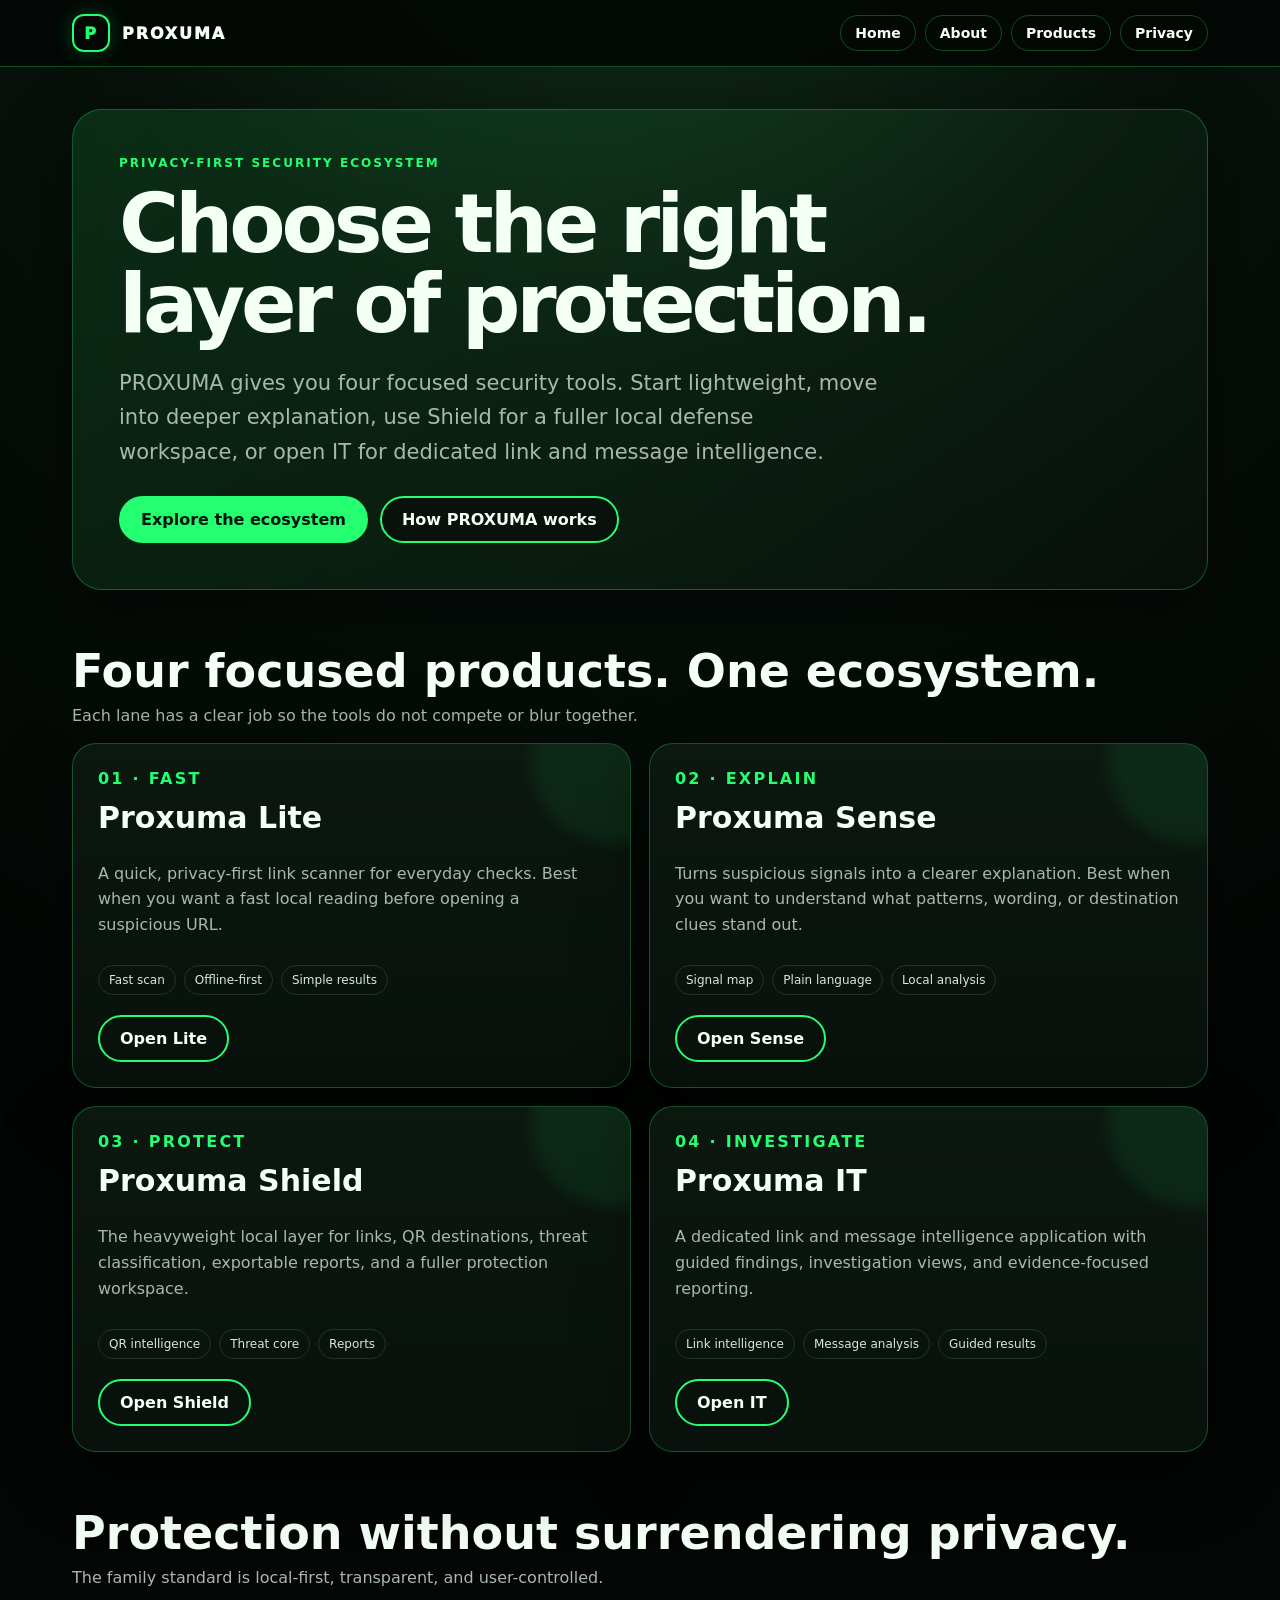
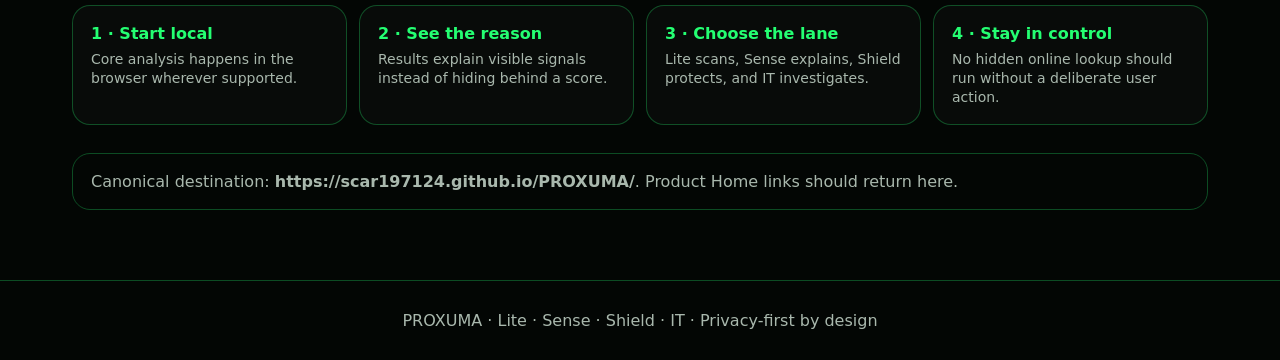
==== commit 86fd79a4: "Add files via upload Restore clean canonical PROXUMA ecosystem" ====
--- a/index.html
+++ b/index.html
@@ -1,724 +1,69 @@
-<!DOCTYPE html>
-
+<!doctype html>
 <html lang="en">
 <head>
-<meta charset="utf-8"/>
-<meta content="width=device-width, initial-scale=1.0" name="viewport"/>
-<title>Proxuma IT | Offline Link Intelligence Before You Click</title>
-<!-- Compatibility markers: Proxuma IT v2.76.0 / Proxuma IT v2.75.0 / Proxuma IT v2.74.0 / Proxuma IT v2.73.0 / Proxuma IT v2.72.1 / Proxuma IT v2.71.0 / Proxuma IT v2.70.1 -->
-<meta content="#070a0d" name="theme-color"/>
-<meta content="dark" name="color-scheme"/>
-<meta content="Proxuma IT explains suspicious links, QR payloads, downloads, and message targets in plain language before you trust them." name="description"/>
-<link href="styles.css" rel="stylesheet"/>
-<meta content="v3.47.5-mobile-selected-panel-visibility" name="proxuma-build"/>
+  <meta charset="utf-8">
+  <meta name="viewport" content="width=device-width,initial-scale=1">
+  <title>PROXUMA — Privacy-First Security Tools</title>
+  <meta name="description" content="PROXUMA is a privacy-first security ecosystem featuring Lite, Sense, Shield, and IT tools for local link and threat analysis.">
+  <meta name="theme-color" content="#050505">
+  <link rel="canonical" href="https://scar197124.github.io/PROXUMA/">
+  <meta property="og:title" content="PROXUMA — Privacy-First Security Tools">
+  <meta property="og:description" content="Choose the right PROXUMA protection layer: Lite, Sense, Shield, or IT.">
+  <meta property="og:type" content="website">
+  <meta property="og:url" content="https://scar197124.github.io/PROXUMA/">
+  <style>
+    :root{--bg:#030604;--panel:#08110b;--panel2:#0c1710;--text:#f4fff6;--muted:#a9b8ad;--green:#24ff72;--line:rgba(36,255,114,.28);--shadow:0 22px 70px rgba(0,0,0,.45)}
+    *{box-sizing:border-box}html{scroll-behavior:smooth}body{margin:0;background:radial-gradient(circle at 50% -10%,#12331d 0,#07110a 25%,var(--bg) 60%);color:var(--text);font-family:Inter,system-ui,-apple-system,BlinkMacSystemFont,"Segoe UI",sans-serif;min-height:100vh}
+    a{color:inherit}header{border-bottom:1px solid var(--line);background:rgba(3,6,4,.88);backdrop-filter:blur(16px);position:sticky;top:0;z-index:20}
+    .nav{max-width:1180px;margin:auto;padding:14px 22px;display:flex;align-items:center;justify-content:space-between;gap:18px}.brand{text-decoration:none;display:flex;align-items:center;gap:12px;font-weight:950;letter-spacing:.12em}.mark{width:38px;height:38px;border:2px solid var(--green);border-radius:12px;display:grid;place-items:center;box-shadow:0 0 20px rgba(36,255,114,.24)}.mark:before{content:"P";color:var(--green)}
+    .links{display:flex;gap:9px;flex-wrap:wrap}.links a{border:1px solid var(--line);padding:9px 14px;border-radius:999px;text-decoration:none;font-weight:750;font-size:14px}.links a:hover,.links a:focus-visible{border-color:var(--green);box-shadow:0 0 18px rgba(36,255,114,.18);outline:none}
+    main{max-width:1180px;margin:auto;padding:42px 22px 70px}.hero{padding:46px;border:1px solid var(--line);border-radius:30px;background:linear-gradient(140deg,rgba(36,255,114,.12),rgba(255,255,255,.015));box-shadow:var(--shadow)}
+    .kicker{color:var(--green);font-weight:900;letter-spacing:.17em;text-transform:uppercase;font-size:12px}.hero h1{font-size:clamp(42px,7vw,82px);line-height:.98;letter-spacing:-.05em;margin:14px 0 18px;max-width:900px}.hero p{font-size:clamp(17px,2vw,21px);line-height:1.65;color:var(--muted);max-width:760px}.hero-actions{display:flex;gap:12px;flex-wrap:wrap;margin-top:26px}.button{display:inline-flex;align-items:center;justify-content:center;text-decoration:none;border:2px solid var(--green);border-radius:999px;padding:12px 20px;font-weight:900;background:#08110b}.button.primary{background:var(--green);color:#001407}.button:hover{transform:translateY(-1px);box-shadow:0 0 24px rgba(36,255,114,.22)}
+    .section-head{margin:54px 0 18px}.section-head h2{font-size:clamp(28px,4vw,46px);margin:0 0 8px}.section-head p{margin:0;color:var(--muted)}
+    .grid{display:grid;grid-template-columns:repeat(2,minmax(0,1fr));gap:18px}.card{position:relative;overflow:hidden;border:1px solid var(--line);border-radius:24px;padding:25px;background:linear-gradient(180deg,var(--panel2),var(--panel));box-shadow:var(--shadow);display:flex;flex-direction:column;min-height:290px}.card:after{content:"";position:absolute;width:170px;height:170px;border-radius:50%;background:rgba(36,255,114,.08);right:-70px;top:-70px;filter:blur(8px)}.num{color:var(--green);font-weight:900;letter-spacing:.14em}.card h3{font-size:30px;margin:12px 0 10px}.card p{color:var(--muted);line-height:1.6;flex:1}.meta{display:flex;gap:8px;flex-wrap:wrap;margin:12px 0 20px}.meta span{font-size:12px;border:1px solid rgba(255,255,255,.12);border-radius:999px;padding:7px 10px;color:#d8e8dc}.card .button{align-self:flex-start;position:relative;z-index:2}
+    .path{display:grid;grid-template-columns:repeat(4,1fr);gap:12px;margin-top:18px}.step{border:1px solid var(--line);border-radius:18px;padding:18px;background:rgba(255,255,255,.025)}.step b{display:block;color:var(--green);margin-bottom:6px}.step span{color:var(--muted);font-size:14px}
+    footer{border-top:1px solid var(--line);padding:30px 22px;color:var(--muted);text-align:center}.status{margin-top:28px;border:1px solid var(--line);border-radius:18px;padding:18px;color:var(--muted)}
+    @media(max-width:760px){header{position:relative}.nav{flex-direction:column}.links{justify-content:center}.hero{padding:30px 22px}.grid,.path{grid-template-columns:1fr}.card{min-height:unset}}
+  </style>
 </head>
-<body class="simple-ui product-simplified">
-<div aria-hidden="true" class="ambient-grid"></div>
-<header class="site-header compact-site-header">
-<a aria-label="Proxuma IT home" class="compact-brand" href="#top">
-<span aria-hidden="true" class="compact-brand-mark"></span>
-<span class="compact-brand-copy"><strong>Proxuma IT</strong><small>Offline link intelligence</small></span>
-</a>
-<span aria-label="Local preview, private by default" class="compact-header-status compact-trust-status">Local preview · Private by default</span>
+<body>
+<header>
+  <div class="nav">
+    <a class="brand" href="./" aria-label="PROXUMA ecosystem home"><span class="mark" aria-hidden="true"></span><span>PROXUMA</span></a>
+    <nav class="links" aria-label="Primary navigation">
+      <a href="./">Home</a><a href="about.html">About</a><a href="#products">Products</a><a href="#privacy">Privacy</a>
+    </nav>
+  </div>
 </header>
-<main class="page" id="top">
-<section class="hero hero-framed compact-centered-hero" aria-labelledby="hero-title">
-<div class="hero-frame-inner">
-<p class="eyebrow hero-product-mark">Proxuma ID</p>
-<h1 id="hero-title">Check the link before you trust it.</h1>
-<p class="lead">Scan a QR code, paste a message, or inspect a URL locally before opening it.</p>
-<div class="hero-action-row">
-<a class="hero-scan-cta" href="#scan">Start a Scan</a>
-<span class="hero-privacy-note">Analyzed locally · Nothing is uploaded</span>
-</div>
-<div aria-label="Core promises" class="proof-row">
-<span class="proof-pill proof-local pill-status">Local analysis</span>
-<span class="proof-pill proof-balanced pill-status">No account required</span>
-<span class="proof-pill proof-consent pill-status">Works offline</span>
-</div>
-</div>
-</section>
-<!-- Compatibility text retained for regression continuity:
-      Camera QR scanning is optional and browser-dependent.
-      No telemetry
-      No hidden lookups
-      Paste a URL, IP, QR payload, message, or text snippet
-      One input handles links, domains, IPs, decoded QR text, copied SMS/email content, and raw suspicious snippets.
-    -->
-<!-- Compatibility marker for v2.89.0 label test: Scan Center · Scan Report · Deep Analysis · Case File -->
-<!-- Compatibility marker for v2.77.6 test: <section id="explain" class="explain-page card" -->
-<section aria-label="Explain Proxuma IT cards" class="explain-page card collapsible-card" data-collapse-key="proxuma-it-explain-guide-collapsed-v1" data-default-collapsed="true" id="explain">
-<div class="section-head explain-head collapsible-card-head">
-<div>
-<p class="eyebrow">App Guide</p>
-<h2>Card-by-card help</h2>
-<p class="subtle">A short map of the main workspace. Open only when you need orientation.</p>
-<p class="collapsed-hint">Guide hidden to keep the scanner clean.</p>
-</div>
-<button aria-controls="explainGuideBody" aria-expanded="true" class="collapse-toggle unified-control-button" data-collapsed-label="Open" data-expanded-label="Close" type="button">
-<span aria-hidden="true" class="toggle-dot"></span>
-<span class="toggle-copy">Close</span>
-<small>Guide Controls</small>
-</button>
-</div>
-<div class="collapsible-card-body" id="explainGuideBody">
-<div class="explain-grid compact-guide-grid">
-<article class="explain-card">
-<span class="card-kicker">1</span>
-<h3>Scan</h3>
-<p>Paste a link, message, QR result, or copied email text, then choose Analyze.</p>
-</article>
-<article class="explain-card">
-<span class="card-kicker">2</span>
-<h3>Review</h3>
-<p>Read the result first, then use Scan Details or Investigation only when more context is needed.</p>
-</article>
-<article class="explain-card">
-<span class="card-kicker">3</span>
-<h3>Save or export</h3>
-<p>Use Review &amp; Trust to track status, preserve a session, explain the result, or export a report.</p>
-</article>
-</div>
-</div>
-</section>
-<section aria-label="Proxuma unified workspace" class="unified-workspace card">
-<section class="workbench unified-stack" id="scan">
-<article class="scanner-panel card unified-section unified-scan-section">
-<div class="section-head">
-<p class="eyebrow">Step 1 · Scan</p>
-<h2>Paste, scan, or inspect</h2>
-<p class="subtle">One local workspace for links, messages, and QR payloads.</p>
-</div>
-<div class="input-label-row">
-<label class="input-label" for="targetInput">Universal scanner input</label>
-<span aria-live="polite" class="detected-input-type" id="detectedInputType">Detected: waiting for input</span>
-</div>
-<div class="input-row">
-<input autocomplete="off" id="targetInput" placeholder="Paste a suspicious link, message, QR result, or copied email text" spellcheck="false" type="text"/>
-<button id="scanButton" type="button"><span>Analyze</span><small>Safely</small></button>
-</div>
-<p class="unified-input-note">Paste the full message when possible. Context helps Proxuma explain the safest next move.</p>
-<div aria-label="Accepted input types" class="input-type-chips">
-<span>URL</span>
-<span>IP</span>
-<span>QR text</span>
-<span>Message</span>
-<span>Snippet</span>
-</div>
-<section aria-label="Visible scan examples" class="visible-scan-examples">
-<div class="visible-examples-head">
-<strong>Try a scan example</strong>
-<span class="examples-desktop-note">Loads the sample into the scanner — nothing is sent online.</span><span class="examples-mobile-note" aria-hidden="true">Swipe to explore</span>
-</div>
-<div aria-label="Example targets" class="quick-tests">
-<button class="example-pill example-trusted pill-action" data-example="https://www.rbcroyalbank.com/" type="button"><span class="example-label-desktop">Trusted bank</span><span class="example-label-mobile" aria-hidden="true">Trusted</span></button>
-<button class="example-pill example-danger pill-action" data-example="https://secure-l0gin-rbc.verify-account.example/login" type="button"><span class="example-label-desktop">Leetspeak phish</span><span class="example-label-mobile" aria-hidden="true">Leetspeak</span></button>
-<button class="example-pill example-danger pill-action" data-example="https://www.rbcr0yalbank.com/" type="button"><span class="example-label-desktop">Lookalike bank</span><span class="example-label-mobile" aria-hidden="true">Lookalike</span></button>
-<button class="example-pill example-danger pill-action" data-example="javascript:alert(1)" type="button"><span class="example-label-desktop">Script payload</span><span class="example-label-mobile" aria-hidden="true">Script</span></button>
-<button class="example-pill example-review pill-action" data-example="https://example.com/l%30gin" type="button"><span class="example-label-desktop">Encoded login</span><span class="example-label-mobile" aria-hidden="true">Encoded</span></button>
-<button class="example-pill example-review pill-action" data-example="072890000224" type="button"><span class="example-label-desktop">QR payload</span><span class="example-label-mobile" aria-hidden="true">QR payload</span></button>
-</div>
-</section>
-<div aria-label="Privacy promise" class="privacy-strip" data-compact="true">
-<span>Analyzed locally</span>
-<span>Nothing is uploaded</span>
-<span>Online checks remain off unless chosen</span>
-</div>
-<section aria-label="Primary QR scanner" class="primary-qr-tool">
-<div aria-label="Browser QR scanner" class="qr-slot qr-scanner-ready">
-<div class="qr-copy">
-<strong>QR Scanner</strong>
-<p id="qrStatus">Camera ready when you choose it. Processing stays on this device.</p>
-</div>
-<div class="qr-actions">
-<button class="ghost-button" id="qrStartButton" type="button">Start QR Scan</button>
-<button class="ghost-button qr-stop" hidden="" id="qrStopButton" type="button">Stop</button>
-</div>
-<div class="qr-camera-panel" hidden="" id="qrCameraPanel">
-<video autoplay="" class="qr-video" id="qrVideo" muted="" playsinline=""></video>
-</div>
-</div>
-</section>
-<details class="simple-disclosure optional-tools unified-control-section">
-<summary aria-label="Toggle Optional Tools">
-<span><strong>Optional tools</strong><small>Scan modes and learning aids</small></span>
-<span aria-hidden="true" class="disclosure-action unified-disclosure-toggle unified-control-button"><span aria-hidden="true" class="toggle-dot"></span><span class="toggle-copy">Open</span></span>
-</summary>
-<div class="simple-disclosure-body">
-<div aria-label="Teaching mode guidance" class="teaching-card">
-<strong>Learning Mode</strong>
-<p>Proxuma explains the strongest signal and safest next move in plain language.</p>
-</div>
-<div class="mode-card">
-<div class="mini-head">
-<strong>Scan Mode</strong>
-<span class="local-badge pill-status">Local only</span>
-</div>
-<div aria-label="Current scan capabilities" class="scan-mode-row scan-capability-row" role="list">
-<span class="mode-pill mode-quick active mode-status" role="listitem"><span aria-hidden="true" class="mode-status-dot"></span>Local Scan Active</span>
-<span class="mode-pill mode-deep mode-status" role="listitem">Deep Scan Planned</span>
-<span class="mode-pill mode-online mode-status" role="listitem">Online Checks Optional</span>
-</div>
-<p class="quiet-note">Every scan currently uses the same local analysis engine. Deep mode is planned. Online checks remain separate, consent-gated, and user-triggered.</p>
-</div>
-<div class="micro-list">
-<span class="pill-signal">True target</span>
-<span class="pill-signal">Shortener check</span>
-<span class="pill-signal">Brand lookalike</span>
-<span class="pill-signal">Pressure words</span>
-<span class="pill-signal">Risky file types</span>
-<span class="pill-signal">IP / port clues</span>
-<span class="pill-signal">Lookalike words</span>
-<span class="pill-signal">Institution aliases</span>
-</div>
-</div>
-</details>
-</article>
-<article aria-live="polite" class="report-panel card unified-section unified-report-section" id="report">
-<div class="report-top">
-<div>
-<p class="eyebrow">Step 2 · Result</p>
-<h2 id="riskLabel">Ready to scan</h2>
-</div>
-<div class="score-ring">
-<span id="scoreValue">--</span>
-<small>risk score</small>
-</div>
-</div>
-<p class="report-summary" id="summaryText">Enter a target to generate a readable explanation, evidence signals, and a safe next step.</p>
-<div aria-label="Intel heat bar" class="heat-zone">
-<div class="heat-meta">
-<span>Risk Heat</span>
-<strong id="heatLabel">Standby</strong>
-</div>
-<div aria-valuemax="100" aria-valuemin="0" aria-valuenow="0" class="heat-bar" role="meter">
-<span id="heatFill"></span>
-</div>
-</div>
-<div aria-label="Compact report snapshot" class="report-snapshot-card">
-<div class="snapshot-next-step">
-<small>Next Step</small>
-<strong id="nextStep">Scan first</strong>
-</div>
-<div aria-label="Report quick facts" class="snapshot-grid">
-<div>
-<small>Signals</small>
-<strong id="signalCount">0</strong>
-</div>
-<div>
-<small>Input</small>
-<strong id="inputTypeLabel">Standby</strong>
-</div>
-<div>
-<small>Trigger</small>
-<strong id="primaryTrigger">Waiting</strong>
-</div>
-<div>
-<small>Time</small>
-<strong id="reportTimestamp">Not scanned</strong>
-</div>
-</div>
-</div>
-<details class="simple-disclosure report-details-disclosure unified-control-section">
-<summary aria-label="Toggle More Report Details">
-<span><strong>More report details</strong><small>Link anatomy, report views, copying, and evidence export</small></span>
-<span aria-hidden="true" class="disclosure-action unified-disclosure-toggle unified-control-button"><span aria-hidden="true" class="toggle-dot"></span><span class="toggle-copy">Open</span></span>
-</summary>
-<div class="simple-disclosure-body">
-<div aria-label="Link anatomy breakdown" class="link-anatomy-card">
-<div class="link-anatomy-head">
-<div>
-<small>Link Anatomy</small>
-<strong id="anatomyStatus">Waiting for input</strong>
-</div>
-<span class="anatomy-badge">Structure view</span>
-</div>
-<div class="link-anatomy-grid">
-<div class="anatomy-row"><span>Protocol</span><strong id="anatomyProtocol">—</strong></div>
-<div class="anatomy-row"><span>Host</span><strong id="anatomyHost">—</strong></div>
-<div class="anatomy-row"><span>Root Domain</span><strong id="anatomyRoot">—</strong></div>
-<div class="anatomy-row anatomy-wide"><span>Path</span><strong id="anatomyPath">—</strong></div>
-<div class="anatomy-row anatomy-wide"><span>Query</span><strong id="anatomyQuery">—</strong></div>
-<div class="anatomy-row anatomy-wide"><span>Risk Tokens</span><strong id="anatomyTokens">—</strong></div>
-</div>
-<p class="quiet-note" id="anatomyNote">Proxuma will break the target into readable parts after a scan.</p>
-</div>
-<div aria-label="Report view and copy actions" class="report-tools">
-<div aria-label="Report view selector" class="audience-switch report-meta-card">
-<small>Report View</small>
-<div aria-label="Choose report depth" class="audience-toggle-row" role="group">
-<button aria-pressed="true" class="audience-toggle active" id="userViewButton" type="button">User View</button>
-<button aria-pressed="false" class="audience-toggle" id="analystViewButton" type="button">Analyst View</button>
-</div>
-<strong id="activeAudienceMode">User View</strong>
-<p class="quiet-note" id="reportDepthNote">Plain-language verdict and next move first.</p>
-</div>
-<div aria-label="Simple case controls" class="report-copy-actions simple-case-controls">
-<button class="ghost-button compact-copy primary-copy" id="copySummaryButton" type="button">Copy Simple Report</button>
-<button class="ghost-button compact-copy" id="copyReportButton" type="button">Copy Full Report</button>
-<button class="ghost-button compact-copy" id="explainVerdictButton" type="button">Verdict Summary</button>
-<div class="technical-notes-label">Deeper Evidence / Technical Notes</div>
-<details class="advanced-evidence-tools">
-<summary>Signal Evidence</summary>
-<div class="advanced-evidence-actions">
-<button class="ghost-button compact-copy" id="copyCasePacketButton" type="button">Copy Case Packet</button>
-<button class="ghost-button compact-copy" id="downloadCaseTextButton" type="button">Download TXT</button>
-<button class="ghost-button compact-copy" id="downloadCasePacketButton" type="button">Download JSON</button>
-</div>
-<p class="quiet-note">For analyst review, support tickets, saved evidence, or future Proxuma imports. Download TXT for a readable case report; Download JSON for structured local evidence.</p>
-</details>
-</div>
-<p aria-live="polite" class="copy-status" id="copyStatus">Run a scan, then use Copy Simple Report for the easy version. Deeper evidence and technical notes stay tucked away.</p>
-</div>
-</div>
-</details>
-<div aria-label="Action guidance drawer" class="action-guidance guidance-drawer">
-<div aria-label="Choose guidance detail" class="guidance-switch" role="tablist">
-<button aria-controls="guidanceNextPanel" aria-selected="true" class="guidance-tab guidance-tab-next active" data-guidance-target="guidanceNextPanel" id="guidanceNextTab" role="tab" type="button">Next Move</button>
-<button aria-controls="guidanceWhyPanel" aria-selected="false" class="guidance-tab guidance-tab-why" data-guidance-target="guidanceWhyPanel" id="guidanceWhyTab" role="tab" type="button">Why This Matters</button>
-<button aria-controls="guidanceSafetyPanel" aria-selected="false" class="guidance-tab guidance-tab-safety" data-guidance-target="guidanceSafetyPanel" id="guidanceSafetyTab" role="tab" type="button">Safety Reminder</button>
-</div>
-<div aria-labelledby="guidanceNextTab" class="guidance-card guidance-panel guidance-next active" id="guidanceNextPanel" role="tabpanel">
-<span class="card-kicker">Next Move</span>
-<strong id="actionTitle">Scan first</strong>
-<p id="actionText">Run a local scan to receive a clear next step.</p>
-</div>
-<div aria-labelledby="guidanceWhyTab" class="guidance-card guidance-panel guidance-why" hidden="" id="guidanceWhyPanel" role="tabpanel">
-<span class="card-kicker">Why This Matters</span>
-<strong id="whyMatterTitle">Pattern lesson</strong>
-<p id="whyMatterText">Proxuma will explain the strongest warning sign in plain language.</p>
-</div>
-<div aria-labelledby="guidanceSafetyTab" class="guidance-card guidance-panel guidance-reminder" hidden="" id="guidanceSafetyPanel" role="tabpanel">
-<span class="card-kicker">Safety Reminder</span>
-<strong id="safetyTitle">Stay aware</strong>
-<p id="safetyText">Never enter passwords, banking details, or verification codes unless you are certain you are on the official site.</p>
-</div>
-</div>
-<section aria-labelledby="scanDetailSelectorTitle" class="scan-details-workspace card" id="scan-detail-workspace">
-<div class="scan-details-header" id="scan-detail-controls">
-<div class="panel-selector-copy">
-<p class="eyebrow">Step 3 · Scan Details</p>
-<h2 id="scanDetailSelectorTitle">Choose the detail view</h2>
-</div>
-<div class="grouped-panel-selector" data-panel-group="scan-details">
-<button aria-expanded="false" aria-haspopup="menu" class="grouped-selector-trigger unified-control-button" type="button">
-<span aria-hidden="true" class="toggle-dot"></span>
-<span class="grouped-selector-label">Scan Metrics</span>
-<span aria-hidden="true" class="selector-chevron">▾</span>
-</button>
-<div class="grouped-selector-menu" hidden="" role="menu">
-<button aria-checked="true" data-target-panel="scanMetricsPanel" role="menuitemradio" type="button">Scan Metrics</button>
-<button aria-checked="false" data-target-panel="supportingEvidencePanel" role="menuitemradio" type="button">Supporting Evidence</button>
-</div>
-</div>
-</div>
-<div class="grouped-panel-managed scan-details-view" data-panel-group="scan-details" id="scanMetricsPanel">
-<div aria-label="Scan metrics content" class="grouped-panel-scroll-body" role="region" tabindex="0">
-<div class="memory-strip scan-metrics-list">
-<span><b>Signal Mix:</b> <span class="severity-breakdown" id="severityMix"><em class="sev-high">0 high</em><em class="sev-medium">0 medium</em><em class="sev-low">0 low</em></span></span>
-<span><b>Evidence Strength:</b> <span id="evidenceStrength">Waiting</span></span>
-<span><b>Last Scan:</b> <span id="scanMemory">No previous scan</span></span>
-</div>
-</div>
-</div>
-<div class="grouped-panel-managed scan-details-view" data-panel-group="scan-details" hidden="" id="supportingEvidencePanel">
-<div aria-label="Supporting evidence content" class="grouped-panel-scroll-body" role="region" tabindex="0">
-<section aria-label="Core intelligence cards" class="intelligence-grid evidence-list">
-<article class="intel-card intel-identity">
-<span class="card-kicker">01 · Identity</span>
-<h3>True Target</h3>
-<strong id="trueTarget">Waiting</strong>
-<p><b>Root domain:</b> <span id="rootDomain">Waiting</span></p>
-<p class="muted" id="rootDomainNote">The root is the part attackers try to hide.</p>
-</article>
-<article class="intel-card intel-confidence">
-<span class="card-kicker">02 · Confidence</span>
-<h3>Local Read</h3>
-<strong id="confidenceLabel">Not measured</strong>
-<p id="confidenceNote">Confidence improves when the target structure is readable.</p>
-<p><b>Confidence brief:</b> <span id="confidenceBrief">Waiting</span></p>
-</article>
-<article class="intel-card intel-behavior">
-<span class="card-kicker">03 · Behavior + Intent</span>
-<h3>What stood out</h3>
-<strong id="whyScore">Waiting for local evidence.</strong>
-<p><b>Lane:</b> <span id="laneQuality">Standby</span></p>
-</article>
-<article class="intel-card intel-online">
-<span class="card-kicker">04 · Online Expansion</span>
-<h3>Age, Reputation, Certificate</h3>
-<strong id="scanMode">Offline-first</strong>
-<p id="scanModeNote">This front surface stays honest: full domain age, live certificate details, and reputation checks appear only when the optional online layer is enabled by the user.</p>
-<p class="muted">Current build shows only what the local engine can truly support.</p>
-</article>
-</section>
-</div>
-</div>
-</section>
-<section class="investigation-workspace" id="investigation-workspace">
-<section aria-labelledby="investigationSelectorTitle" class="panel-selector-card" id="investigation-controls">
-<div class="panel-selector-copy">
-<p class="eyebrow">Step 4 · Investigation</p>
-<h2 id="investigationSelectorTitle">Choose the investigation view</h2>
-<p class="investigation-helper">Move between the full analysis workspace and the saved local case record.</p>
-</div>
-<div class="grouped-panel-selector" data-panel-group="investigation">
-<button aria-expanded="false" aria-haspopup="menu" class="grouped-selector-trigger unified-control-button" type="button">
-<span aria-hidden="true" class="toggle-dot"></span>
-<span class="grouped-selector-label">Deep Analysis</span>
-<span aria-hidden="true" class="selector-chevron">▾</span>
-</button>
-<div class="grouped-selector-menu" hidden="" role="menu">
-<button aria-checked="true" data-target-panel="details" role="menuitemradio" type="button">Deep Analysis</button>
-<button aria-checked="false" data-target-panel="casefile" role="menuitemradio" type="button">Case File</button>
-</div>
-</div>
-</section>
-<div class="investigation-summary" id="investigation-summary" aria-live="polite">
-  <div class="investigation-summary-item">
-    <span>Risk score</span>
-    <strong id="investigationSummaryScore">--</strong>
-  </div>
-  <div class="investigation-summary-item">
-    <span>Confidence</span>
-    <strong id="investigationSummaryConfidence">Not measured</strong>
-  </div>
-  <div class="investigation-summary-item investigation-summary-wide">
-    <span>Main concern</span>
-    <strong id="investigationSummaryConcern">Run a scan to identify the main concern.</strong>
-  </div>
-  <div class="investigation-summary-item investigation-summary-wide">
-    <span>Recommended action</span>
-    <strong id="investigationSummaryAction">Run a local scan to receive a clear next step.</strong>
-  </div>
-</div>
-<section aria-label="Deep Analysis" class="intelligence-drawer card unified-section grouped-panel-managed grouped-content-card" data-panel-group="investigation" id="details">
+<main>
+  <section class="hero">
+    <div class="kicker">Privacy-first security ecosystem</div>
+    <h1>Choose the right layer of protection.</h1>
+    <p>PROXUMA gives you four focused security tools. Start lightweight, move into deeper explanation, use Shield for a fuller local defense workspace, or open IT for dedicated link and message intelligence.</p>
+    <div class="hero-actions"><a class="button primary" href="#products">Explore the ecosystem</a><a class="button" href="about.html">How PROXUMA works</a></div>
+  </section>
 
-<div aria-label="Deep analysis content" class="grouped-panel-scroll-body" id="intelligenceDrawerBody" role="region" tabindex="0">
-<div aria-label="Analysis layers" class="drawer-tabs" role="tablist">
-<button aria-selected="true" class="drawer-tab active pill-action" data-drawer-target="explainPanel" role="tab" type="button">Why This Score</button>
-<button aria-selected="false" class="drawer-tab pill-action" data-drawer-target="timelinePanel" role="tab" type="button">Trust Timeline</button>
-<button aria-selected="false" class="drawer-tab pill-action" data-drawer-target="threatPanel" role="tab" type="button">Threat Story</button>
-<button aria-selected="false" class="drawer-tab pill-action" data-drawer-target="decisionPanel" role="tab" type="button">Decision Guide</button>
-<button aria-selected="false" class="drawer-tab pill-action" data-drawer-target="learningPanel" role="tab" type="button">Learning Note</button>
-<button aria-selected="false" class="drawer-tab pill-action" data-drawer-target="analystBriefPanel" role="tab" type="button">Brief</button>
-<button aria-selected="false" class="drawer-tab pill-action analyst-only" data-drawer-target="technicalPanel" role="tab" type="button">Details</button>
-<button aria-selected="false" class="drawer-tab pill-action" data-drawer-target="memoryPanel" role="tab" type="button">Scan Memory</button>
-<button aria-selected="false" class="drawer-tab pill-action" data-drawer-target="onlinePanel" role="tab" type="button">Online Intel</button>
-<button aria-selected="false" class="drawer-tab pill-action internal-only" data-drawer-target="browserTestPanel" hidden="" role="tab" type="button">Browser Check</button>
-</div>
-<div class="drawer-stage">
-<article class="drawer-panel active" id="explainPanel" role="tabpanel">
-<div class="drawer-panel-head" data-tone="green">
-<div>
-<p class="eyebrow">Plain-language reason</p>
-<h3>Why this score</h3>
-</div>
-<span class="status-pill" id="explainStatus">Awaiting scan</span>
-</div>
-<p class="card-summary" id="explainSummary">Run a scan to see the plain-language reason behind the score.</p>
-<ul id="evidenceList"></ul>
-</article>
-<article class="drawer-panel" hidden="" id="timelinePanel" role="tabpanel">
-<div class="drawer-panel-head" data-tone="green">
-<div>
-<p class="eyebrow">Timeline</p>
-<h3>Trust + decision lane</h3>
-</div>
-<span class="status-pill" id="timelineStatus">0 steps</span>
-</div>
-<p><b id="trustStatus">Local only</b></p>
-<ul id="trustTrail"></ul>
-<hr/>
-<p><b>Timeline</b></p>
-<ol id="timelineList"></ol>
-</article>
-<article class="drawer-panel" hidden="" id="threatPanel" role="tabpanel">
-<div class="drawer-panel-head" data-tone="red">
-<div>
-<p class="eyebrow">Scenario</p>
-<h3>What might be happening</h3>
-</div>
-<span class="status-pill" id="threatStatus">Standby</span>
-</div>
-<p class="card-summary" id="threatStory">Paste a target and Proxuma IT will explain what could be happening without overloading the main report.</p>
-</article>
-<article class="drawer-panel" hidden="" id="decisionPanel" role="tabpanel">
-<div class="drawer-panel-head" data-tone="orange">
-<div>
-<p class="eyebrow">Next Move</p>
-<h3>Safe next move</h3>
-</div>
-<span class="status-pill" id="decisionStatus">Standby</span>
-</div>
-<p class="card-summary" id="severityNote">No signal mix yet.</p>
-<ol id="decisionList"></ol>
-</article>
-<article class="drawer-panel" hidden="" id="learningPanel" role="tabpanel">
-<div class="drawer-panel-head" data-tone="green">
-<div>
-<p class="eyebrow">Learning Note</p>
-<h3>Pattern memory</h3>
-</div>
-<span class="status-pill" id="learningStatus">Training ready</span>
-</div>
-<p class="card-summary" id="learningText">The learning note will show what to look for next time.</p>
-</article>
-<article class="drawer-panel" hidden="" id="analystBriefPanel" role="tabpanel">
-<div class="drawer-panel-head" data-tone="green">
-<div>
-<p class="eyebrow">View Brief</p>
-<h3>User safety / analyst triage</h3>
-</div>
-<span class="status-pill" id="analystBriefStatus">Standby</span>
-</div>
-<ul id="analystBriefList"></ul>
-</article>
-<article class="drawer-panel analyst-only" hidden="" id="technicalPanel" role="tabpanel">
-<div class="drawer-panel-head" data-tone="green">
-<div>
-<p class="eyebrow">Details</p>
-<h3>Technical signals</h3>
-</div>
-<span class="status-pill">Local engine</span>
-</div>
-<ul id="technicalList"></ul>
-</article>
-<article class="drawer-panel" hidden="" id="memoryPanel" role="tabpanel">
-<div class="drawer-panel-head" data-tone="green">
-<div>
-<p class="eyebrow">Scan Memory</p>
-<h3>Local memory dashboard</h3>
-</div>
-<span class="status-pill" id="memoryDashboardStatus">Local only</span>
-</div>
-<p><b>Compare last scan:</b> <span id="compareLast">Waiting for the first scan.</span></p>
-<p><b>Safe move:</b> <span id="safeMove">Scan first</span></p>
-<p class="muted" id="safeMoveNote">Proxuma explains the safest next step after analysis.</p>
-<div aria-label="Local pattern memory dashboard" class="memory-dashboard">
-<div class="memory-stat-grid">
-<div class="memory-stat">
-<span class="memory-stat-label">Total remembered scans</span>
-<strong id="memoryTotalScans">0</strong>
-</div>
-<div class="memory-stat">
-<span class="memory-stat-label">Remembered roots</span>
-<strong id="memoryRootCount">0</strong>
-</div>
-<div class="memory-stat">
-<span class="memory-stat-label">Pattern families</span>
-<strong id="memoryFamilyCount">0</strong>
-</div>
-</div>
-<div class="memory-columns">
-<div>
-<h4>Top remembered roots</h4>
-<ul class="memory-list" id="memoryRootList"><li>No roots remembered yet.</li></ul>
-</div>
-<div>
-<h4>Pattern families</h4>
-<ul class="memory-list" id="memoryFamilyList"><li>No pattern families remembered yet.</li></ul>
-</div>
-</div>
-<div class="memory-actions">
-<button class="ghost-button compact-copy" id="copyMemorySummaryButton" type="button">Copy Memory Summary</button>
-<button class="ghost-button compact-copy" id="downloadMemoryJsonButton" type="button">Export Local Notes</button>
-<button class="ghost-button compact-copy danger-action" id="clearPatternMemoryButton" type="button">Clear Pattern Memory</button>
-</div>
-<p class="muted" id="memoryDashboardNote">Memory stays in this browser only. It stores compact roots and signal families, not full browsing history.</p>
-</div>
-</article>
-<article class="drawer-panel" hidden="" id="onlinePanel" role="tabpanel">
-<div class="drawer-panel-head" data-tone="orange">
-<div>
-<p class="eyebrow">Optional Online Layer</p>
-<h3>Consent-first provider architecture</h3>
-</div>
-<span class="status-pill status-low" id="onlineConsentStatus">Offline locked</span>
-</div>
-<p class="card-summary status-low" id="onlinePreview">Offline result first. Provider slots are mapped and the serverless bridge blueprint is ready, but online intelligence is still consent-gated, user-opened only, and no hidden background requests run.</p>
-<div aria-label="Consent-first online controls" class="online-consent-card">
-<p class="muted" id="onlineConsentDetail">No online checks can run from this build. The scanner, memory, QR, case packet, and serverless bridge blueprint remain local documentation only.</p>
-<div class="online-actions">
-<button class="ghost-button compact-copy" id="enableOnlineConsentButton" type="button">Enable Online Preview</button>
-<button class="ghost-button compact-copy" id="onlineRunPreviewButton" type="button">View Online Boundaries</button>
-<button class="ghost-button compact-copy" id="onlineLookupLinksButton" type="button">Generate Lookup Links</button>
-<button class="ghost-button compact-copy" id="onlineRdapLookupButton" type="button">Run RDAP Lookup</button>
-<button class="ghost-button compact-copy danger-action" id="revokeOnlineConsentButton" type="button">Clear Online Choice</button>
-</div>
-<div aria-label="Online Intel readiness status" class="online-readiness-card">
-<div class="readiness-head">
-<h4>Online readiness</h4>
-<span class="status-pill status-low" id="onlineReadinessStatus">Offline / locked</span>
-</div>
-<ul class="memory-list online-readiness-list" id="onlineReadinessList">
-<li>Readiness checks load locally. No provider is contacted.</li>
-</ul>
-</div>
-<div aria-label="Consent-gated RDAP result" class="online-rdap-result">
-<div class="readiness-head">
-<h4>RDAP bridge result</h4>
-<span class="status-pill status-low" id="onlineRdapStatus">Not run</span>
-</div>
-<ul class="memory-list" id="onlineRdapResult"><li>No RDAP result saved for this scan yet.</li></ul>
-<p class="muted">Runs only after online consent is armed and the user clicks Run RDAP Lookup. If this page is on GitHub Pages or opened as a local file, RDAP will show a host-aware fallback. Deploy through Vercel for live bridge results.</p>
-</div>
-<div class="online-columns">
-<div>
-<h4>Online lookup launchpad</h4>
-<ul class="memory-list" id="onlineScopeList"><li>Arm consent and generate user-opened lookup links for the current scanned root.</li></ul>
-</div>
-<div>
-<h4>Privacy guardrails</h4>
-<ul class="memory-list" id="onlinePrivacyList"><li>Default mode stays offline-first.</li></ul>
-</div>
-<div>
-<h4>Provider slots</h4>
-<ul class="memory-list" id="onlineProviderSlotList"><li>Future provider slots are mapped but inactive.</li></ul>
-</div>
-</div>
-<div aria-label="Online Intel findings notes" class="online-findings-note">
-<label for="onlineFindingsNotes">Online findings notes</label>
-<textarea id="onlineFindingsNotes" maxlength="2000" placeholder="After opening a lookup link yourself, paste brief findings here: domain age, certificate clue, redirect note, reputation clue, or anything worth preserving in the case packet." rows="4"></textarea>
-<div class="online-actions online-note-actions">
-<button class="ghost-button compact-copy" id="saveOnlineFindingsButton" type="button">Save Findings Notes</button>
-<button class="ghost-button compact-copy danger-action" id="clearOnlineFindingsButton" type="button">Clear Findings Notes</button>
-<span class="status-pill status-low" id="onlineFindingsStatus">No online findings saved yet</span>
-</div>
-<p class="muted">Notes stay in this browser only and are included in TXT/JSON case exports. Proxuma does not verify or fetch these findings automatically.</p>
-</div>
-<p class="muted" id="onlineArchitectureNote">Optional online intelligence stays locked off until the user deliberately arms the explicit choice. External lookup links open only when the user clicks them; future automatic checks require the documented serverless bridge.</p>
-</div>
-</article>
-<article class="drawer-panel internal-only" hidden="" id="browserTestPanel" role="tabpanel">
-<div class="drawer-panel-head" data-tone="green">
-<div>
-<p class="eyebrow">Release Check</p>
-<h3>Browser and release check</h3>
-</div>
-<span class="status-pill" id="browserTestStatus">Ready to test</span>
-</div>
-<p class="card-summary" id="browserTestIntro">Use this checklist to confirm the public page works cleanly before release. v3.19 keeps the package clean, privacy-first, and honest about browser-dependent QR camera support.</p>
-<div aria-label="Browser check controls" class="browser-test-card">
-<div class="browser-test-actions">
-<button class="ghost-button compact-copy" id="copyBrowserChecklistButton" type="button">Copy Test Checklist</button>
-<button class="ghost-button compact-copy" id="downloadBrowserChecklistButton" type="button">Export Checklist</button>
-</div>
-<div class="online-columns">
-<div>
-<h4>Critical browser checks</h4>
-<ul class="memory-list" id="browserChecklistList"><li>Checklist loads after the app initializes.</li></ul>
-</div>
-<div>
-<h4>Pass rule</h4>
-<ul class="memory-list" id="browserPassRuleList"><li>Offline scans, QR fallback, memory, explicit choice, copy, and JSON export must all behave consistently before release.</li></ul>
-</div>
-</div>
-<p class="muted" id="browserTestNote">This panel does not run network tests. It gives a repeatable human test route so deployment issues are easier to catch, reproduce, and describe before public lock.</p>
-</div>
-</article>
-</div>
+  <section id="products">
+    <div class="section-head"><h2>Four focused products. One ecosystem.</h2><p>Each lane has a clear job so the tools do not compete or blur together.</p></div>
+    <div class="grid">
+      <article class="card"><div class="num">01 · FAST</div><h3>Proxuma Lite</h3><p>A quick, privacy-first link scanner for everyday checks. Best when you want a fast local reading before opening a suspicious URL.</p><div class="meta"><span>Fast scan</span><span>Offline-first</span><span>Simple results</span></div><a class="button" href="lite/">Open Lite</a></article>
+      <article class="card"><div class="num">02 · EXPLAIN</div><h3>Proxuma Sense</h3><p>Turns suspicious signals into a clearer explanation. Best when you want to understand what patterns, wording, or destination clues stand out.</p><div class="meta"><span>Signal map</span><span>Plain language</span><span>Local analysis</span></div><a class="button" href="sense/">Open Sense</a></article>
+      <article class="card"><div class="num">03 · PROTECT</div><h3>Proxuma Shield</h3><p>The heavyweight local layer for links, QR destinations, threat classification, exportable reports, and a fuller protection workspace.</p><div class="meta"><span>QR intelligence</span><span>Threat core</span><span>Reports</span></div><a class="button" href="shield/">Open Shield</a></article>
+      <article class="card"><div class="num">04 · INVESTIGATE</div><h3>Proxuma IT</h3><p>A dedicated link and message intelligence application with guided findings, investigation views, and evidence-focused reporting.</p><div class="meta"><span>Link intelligence</span><span>Message analysis</span><span>Guided results</span></div><a class="button" href="https://scar197124.github.io/Proxuma_IT/">Open IT</a></article>
+    </div>
+  </section>
 
-</div>
-</section>
-<section class="casefile card unified-section grouped-panel-managed grouped-content-card" data-panel-group="investigation" hidden="" id="casefile">
-
-<div aria-label="Case file content" class="grouped-panel-scroll-body" id="caseFileBody" role="region" tabindex="0">
-<p class="quiet-note history-privacy-note">Recent scans are stored only in this browser on this device. Nothing is uploaded, synced, or sent to Proxuma.</p>
-<p aria-live="polite" class="copy-status" id="historyStatus">No local scan history yet.</p>
-<textarea id="caseNotes" placeholder="Optional: add a private note to the current scan before saving it again." rows="4"></textarea>
-<div class="case-actions">
-<button id="saveCaseButton" type="button">Save Current Scan</button>
-<button class="ghost-button" id="clearHistoryButton" type="button">Clear Local History</button>
-<button class="ghost-button danger-action" id="clearAllLocalDataButton" type="button">Clear All Local Data</button>
-</div>
-<ul aria-label="Local scan history" id="historyList"></ul>
-</div>
-
-</section>
-</section>
-<section aria-labelledby="workflowTitle" class="card unified-section workflow-layer" id="workflow">
-<div class="section-heading-row workflow-fixed-head">
-<div><p class="eyebrow">Step 5 · Review &amp; Trust</p><h2 id="workflowTitle">Turn findings into actions</h2><p class="muted">Open this workspace to verify evidence boundaries, track review status, save sessions, or export.</p></div>
-</div>
-<div aria-label="Review and trust tools" class="workflow-scroll-body" role="region" tabindex="0">
-<div aria-label="Five-step workflow" class="workflow-progress">
-<div class="workflow-step active" data-step="1" data-workflow-step=""><b>Scan</b><span>Run local checks</span></div>
-<div class="workflow-step" data-step="2" data-workflow-step=""><b>Review</b><span>Read verified findings</span></div>
-<div class="workflow-step" data-step="3" data-workflow-step=""><b>Prioritize</b><span>Set action status</span></div>
-<div class="workflow-step" data-step="4" data-workflow-step=""><b>Save</b><span>Name the session</span></div>
-<div class="workflow-step" data-step="5" data-workflow-step=""><b>Explain</b><span>Generate local guidance</span></div>
-</div>
-<div aria-label="Report trust boundary" class="trust-boundary-grid">
-<article class="trust-boundary-card verified"><span class="trust-label">Verified scanner finding</span><p>Direct output from Proxuma’s local rules and visible evidence.</p></article>
-<article class="trust-boundary-card interpretation"><span class="trust-label">Local interpretation</span><p>Plain-language organization of the visible report; no new lookup.</p></article>
-<article class="trust-boundary-card action"><span class="trust-label">Suggested next step</span><p>A user-controlled recommendation, never an automatic change.</p></article>
-</div>
-<div class="workflow-grid">
-<article class="workflow-card">
-<h3>Verified findings and remediation</h3>
-<p class="muted">Each finding keeps its evidence visible and can be tracked as To review, In progress, Resolved, or Accepted risk.</p>
-<div aria-label="Severity summary" class="severity-board">
-<div class="severity-chip severity-critical"><em id="sevCritical">0</em>Critical</div>
-<div class="severity-chip severity-high"><em id="sevHigh">0</em>High</div>
-<div class="severity-chip severity-medium"><em id="sevMedium">0</em>Medium</div>
-<div class="severity-chip severity-low"><em id="sevLow">0</em>Low</div>
-<div class="severity-chip severity-info"><em id="sevInfo">0</em>Info</div>
-</div>
-<div aria-label="Finding filters" class="finding-toolbar" role="group">
-<button aria-pressed="true" class="finding-filter active" data-filter="all" type="button">All</button>
-<button aria-pressed="false" class="finding-filter" data-filter="open" type="button">Open actions</button>
-<button aria-pressed="false" class="finding-filter" data-filter="resolved" type="button">Resolved</button>
-</div>
-<div aria-live="polite" class="trust-finding-list" id="trustFindingList"><div class="trust-empty">Run a scan to build unified finding cards.</div></div>
-<p aria-live="polite" class="workflow-status" id="trustActionStatus"></p>
-</article>
-<article class="workflow-card">
-<h3>Named scan sessions</h3>
-<p class="muted">Save the current verified report and remediation state in this browser.</p>
-<div class="session-toolbar"><input id="sessionNameInput" maxlength="80" placeholder="Session name" type="text"/><button id="saveNamedSessionButton" type="button">Save Session</button><button class="ghost-button" id="exportSessionsButton" type="button">Export Library</button></div>
-<p aria-live="polite" class="workflow-status" id="sessionStatus"></p>
-<ul aria-label="Saved scan sessions" class="session-list" id="namedSessionList"></ul>
-<div aria-live="polite" class="comparison-panel empty" id="sessionComparison">Choose Compare on a saved session to see new, resolved, unchanged, and severity-changed findings.</div>
-</article>
-</div>
-<div class="workflow-grid">
-<article class="workflow-card">
-<h3>Local explanation</h3>
-<p class="ai-separation-note"><strong>Boundary:</strong> This explanation reorganizes the visible offline report. It does not verify ownership, perform a hidden lookup, or replace the scanner findings.</p>
-<div class="advisor-toolbar"><button id="explainCurrentButton" type="button">Explain Current Scan</button><button class="ghost-button" id="copyExplanationButton" type="button">Copy Explanation</button></div>
-<div class="ai-output-panel empty" id="localAdvisorOutput">Run a scan, then generate a plain-language explanation.</div>
-<p aria-live="polite" class="workflow-status" id="advisorStatus"></p>
-</article>
-<article class="workflow-card">
-<h3>Report actions</h3>
-<p class="muted">Export a printable HTML report or structured JSON with findings, evidence, notes, and remediation status.</p>
-<div class="workflow-actions"><button id="exportTrustHtml" type="button">Export HTML Report</button><button class="ghost-button" id="exportTrustJson" type="button">Export JSON Report</button><button class="ghost-button workflow-reset" id="resetWorkspaceButton" type="button">Reset Workspace</button></div>
-<p aria-live="polite" class="workflow-status" id="trustExportStatus"></p>
-</article>
-</div>
-</div>
-<p aria-hidden="true" class="workflow-scroll-cue">Scroll inside for more review and trust tools</p>
-</section>
-<section aria-label="Return to PROXUMA ecosystem" class="ecosystem-return card">
-<div>
-<p class="eyebrow">Ecosystem path</p>
-<h2>Return to PROXUMA</h2>
-<p class="subtle">Finished checking a link, IP, QR payload, or message? Go back to the main PROXUMA hub without losing the ecosystem trail.</p>
-</div>
-<a aria-label="Return to the main PROXUMA canonical homepage" class="ecosystem-return-button unified-control-button unified-home-control" href="https://scar197124.github.io/PROXUMA/">← PROXUMA Home</a>
-</section>
-<p aria-label="Proxuma IT release version" class="proxuma-release-stamp">Proxuma IT v3.47.5 · Mobile Investigation Picker Fix</p>
-<section aria-hidden="true" class="hidden-support">
-<span hidden="" id="summarySupport"></span>
-</section>
+  <section id="privacy">
+    <div class="section-head"><h2>Protection without surrendering privacy.</h2><p>The family standard is local-first, transparent, and user-controlled.</p></div>
+    <div class="path">
+      <div class="step"><b>1 · Start local</b><span>Core analysis happens in the browser wherever supported.</span></div>
+      <div class="step"><b>2 · See the reason</b><span>Results explain visible signals instead of hiding behind a score.</span></div>
+      <div class="step"><b>3 · Choose the lane</b><span>Lite scans, Sense explains, Shield protects, and IT investigates.</span></div>
+      <div class="step"><b>4 · Stay in control</b><span>No hidden online lookup should run without a deliberate user action.</span></div>
+    </div>
+    <div class="status">Canonical destination: <strong>https://scar197124.github.io/PROXUMA/</strong>. Product Home links should return here.</div>
+  </section>
 </main>
-<script src="proxuma-it.js"></script>
-<script src="ui-consistency.js"></script>
-<script src="workflow-intelligence.js"></script>
-<script src="focus-reading.js"></script>
-<script src="report-trust-action.js"></script>
-<script src="grouped-panel-controls.js"></script>
-<script src="product-simplification.js"></script>
+<footer>PROXUMA · Lite · Sense · Shield · IT · Privacy-first by design</footer>
 </body>
 </html>
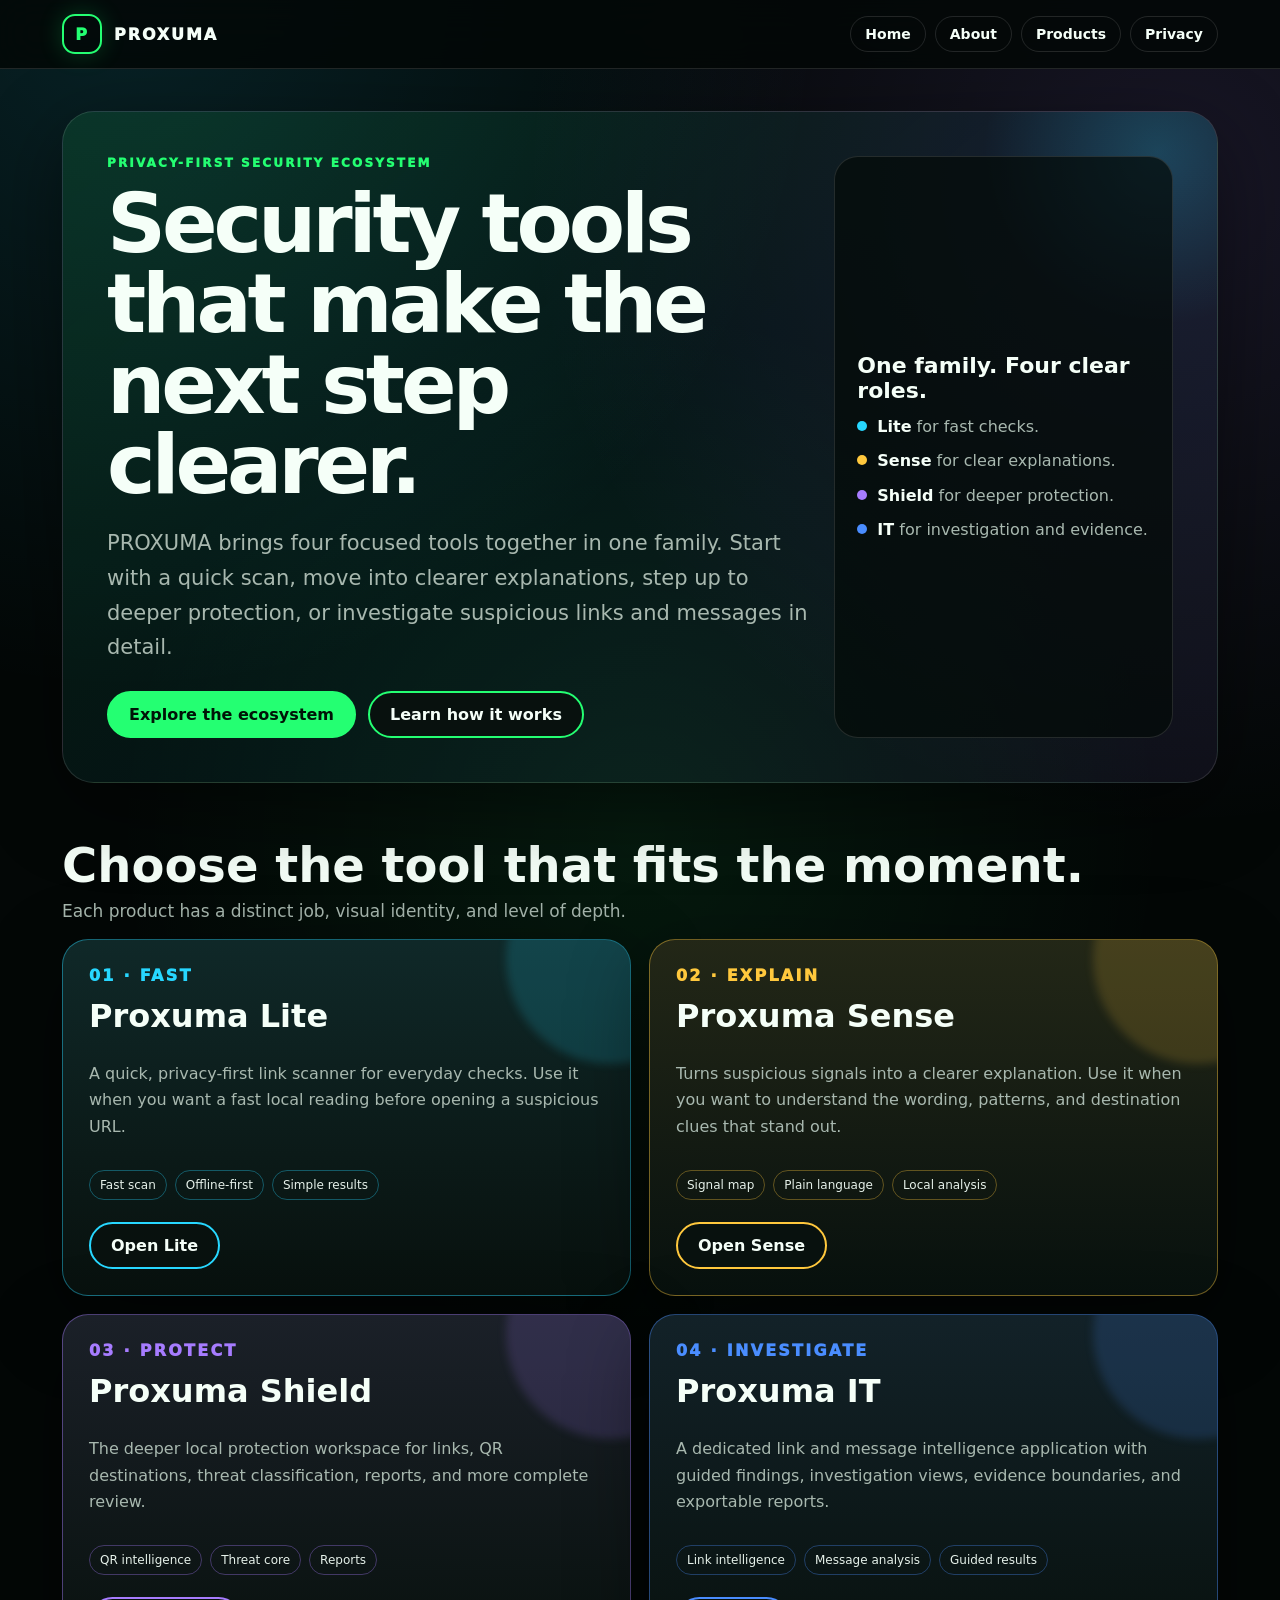
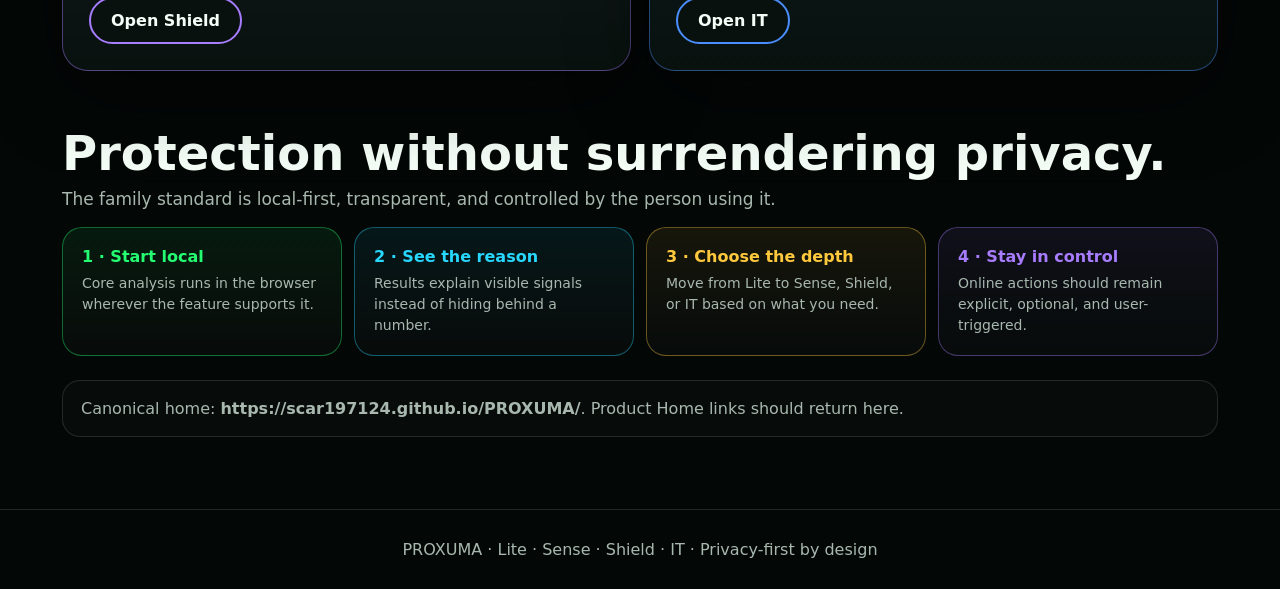
==== commit 8a094d75: "Add files via upload Restore colorful canonical PROXUMA homepage and About page" ====
--- a/index.html
+++ b/index.html
@@ -3,66 +3,59 @@
 <head>
   <meta charset="utf-8">
   <meta name="viewport" content="width=device-width,initial-scale=1">
-  <title>PROXUMA — Privacy-First Security Tools</title>
-  <meta name="description" content="PROXUMA is a privacy-first security ecosystem featuring Lite, Sense, Shield, and IT tools for local link and threat analysis.">
-  <meta name="theme-color" content="#050505">
+  <title>PROXUMA — Privacy-First Security Ecosystem</title>
+  <meta name="description" content="PROXUMA is a privacy-first security ecosystem featuring Lite, Sense, Shield, and IT for local link, message, QR, and threat analysis.">
+  <meta name="theme-color" content="#07110b">
   <link rel="canonical" href="https://scar197124.github.io/PROXUMA/">
-  <meta property="og:title" content="PROXUMA — Privacy-First Security Tools">
-  <meta property="og:description" content="Choose the right PROXUMA protection layer: Lite, Sense, Shield, or IT.">
+  <meta property="og:title" content="PROXUMA — Privacy-First Security Ecosystem">
+  <meta property="og:description" content="Choose the right layer of protection: Lite, Sense, Shield, or IT.">
   <meta property="og:type" content="website">
   <meta property="og:url" content="https://scar197124.github.io/PROXUMA/">
   <style>
-    :root{--bg:#030604;--panel:#08110b;--panel2:#0c1710;--text:#f4fff6;--muted:#a9b8ad;--green:#24ff72;--line:rgba(36,255,114,.28);--shadow:0 22px 70px rgba(0,0,0,.45)}
-    *{box-sizing:border-box}html{scroll-behavior:smooth}body{margin:0;background:radial-gradient(circle at 50% -10%,#12331d 0,#07110a 25%,var(--bg) 60%);color:var(--text);font-family:Inter,system-ui,-apple-system,BlinkMacSystemFont,"Segoe UI",sans-serif;min-height:100vh}
-    a{color:inherit}header{border-bottom:1px solid var(--line);background:rgba(3,6,4,.88);backdrop-filter:blur(16px);position:sticky;top:0;z-index:20}
-    .nav{max-width:1180px;margin:auto;padding:14px 22px;display:flex;align-items:center;justify-content:space-between;gap:18px}.brand{text-decoration:none;display:flex;align-items:center;gap:12px;font-weight:950;letter-spacing:.12em}.mark{width:38px;height:38px;border:2px solid var(--green);border-radius:12px;display:grid;place-items:center;box-shadow:0 0 20px rgba(36,255,114,.24)}.mark:before{content:"P";color:var(--green)}
-    .links{display:flex;gap:9px;flex-wrap:wrap}.links a{border:1px solid var(--line);padding:9px 14px;border-radius:999px;text-decoration:none;font-weight:750;font-size:14px}.links a:hover,.links a:focus-visible{border-color:var(--green);box-shadow:0 0 18px rgba(36,255,114,.18);outline:none}
-    main{max-width:1180px;margin:auto;padding:42px 22px 70px}.hero{padding:46px;border:1px solid var(--line);border-radius:30px;background:linear-gradient(140deg,rgba(36,255,114,.12),rgba(255,255,255,.015));box-shadow:var(--shadow)}
-    .kicker{color:var(--green);font-weight:900;letter-spacing:.17em;text-transform:uppercase;font-size:12px}.hero h1{font-size:clamp(42px,7vw,82px);line-height:.98;letter-spacing:-.05em;margin:14px 0 18px;max-width:900px}.hero p{font-size:clamp(17px,2vw,21px);line-height:1.65;color:var(--muted);max-width:760px}.hero-actions{display:flex;gap:12px;flex-wrap:wrap;margin-top:26px}.button{display:inline-flex;align-items:center;justify-content:center;text-decoration:none;border:2px solid var(--green);border-radius:999px;padding:12px 20px;font-weight:900;background:#08110b}.button.primary{background:var(--green);color:#001407}.button:hover{transform:translateY(-1px);box-shadow:0 0 24px rgba(36,255,114,.22)}
-    .section-head{margin:54px 0 18px}.section-head h2{font-size:clamp(28px,4vw,46px);margin:0 0 8px}.section-head p{margin:0;color:var(--muted)}
-    .grid{display:grid;grid-template-columns:repeat(2,minmax(0,1fr));gap:18px}.card{position:relative;overflow:hidden;border:1px solid var(--line);border-radius:24px;padding:25px;background:linear-gradient(180deg,var(--panel2),var(--panel));box-shadow:var(--shadow);display:flex;flex-direction:column;min-height:290px}.card:after{content:"";position:absolute;width:170px;height:170px;border-radius:50%;background:rgba(36,255,114,.08);right:-70px;top:-70px;filter:blur(8px)}.num{color:var(--green);font-weight:900;letter-spacing:.14em}.card h3{font-size:30px;margin:12px 0 10px}.card p{color:var(--muted);line-height:1.6;flex:1}.meta{display:flex;gap:8px;flex-wrap:wrap;margin:12px 0 20px}.meta span{font-size:12px;border:1px solid rgba(255,255,255,.12);border-radius:999px;padding:7px 10px;color:#d8e8dc}.card .button{align-self:flex-start;position:relative;z-index:2}
-    .path{display:grid;grid-template-columns:repeat(4,1fr);gap:12px;margin-top:18px}.step{border:1px solid var(--line);border-radius:18px;padding:18px;background:rgba(255,255,255,.025)}.step b{display:block;color:var(--green);margin-bottom:6px}.step span{color:var(--muted);font-size:14px}
-    footer{border-top:1px solid var(--line);padding:30px 22px;color:var(--muted);text-align:center}.status{margin-top:28px;border:1px solid var(--line);border-radius:18px;padding:18px;color:var(--muted)}
-    @media(max-width:760px){header{position:relative}.nav{flex-direction:column}.links{justify-content:center}.hero{padding:30px 22px}.grid,.path{grid-template-columns:1fr}.card{min-height:unset}}
+    :root{
+      --bg:#030706;--surface:#08110e;--surface-2:#0d1713;--text:#f5fff8;--muted:#a8b8af;
+      --green:#24ff72;--cyan:#27d7ff;--amber:#ffc83d;--violet:#a77cff;--blue:#4a8dff;
+      --line:rgba(255,255,255,.12);--shadow:0 24px 80px rgba(0,0,0,.45)
+    }
+    *{box-sizing:border-box}html{scroll-behavior:smooth}body{margin:0;min-height:100vh;color:var(--text);font-family:Inter,system-ui,-apple-system,BlinkMacSystemFont,"Segoe UI",sans-serif;background:
+      radial-gradient(circle at 10% 0%,rgba(39,215,255,.13),transparent 28%),
+      radial-gradient(circle at 92% 8%,rgba(167,124,255,.13),transparent 28%),
+      radial-gradient(circle at 50% 38%,rgba(36,255,114,.08),transparent 35%),
+      var(--bg)}
+    a{color:inherit}header{position:sticky;top:0;z-index:20;background:rgba(3,7,6,.86);backdrop-filter:blur(18px);border-bottom:1px solid var(--line)}
+    .nav{max-width:1200px;margin:auto;padding:14px 22px;display:flex;align-items:center;justify-content:space-between;gap:18px}
+    .brand{display:flex;align-items:center;gap:12px;text-decoration:none;font-weight:950;letter-spacing:.12em}.mark{width:40px;height:40px;border:2px solid var(--green);border-radius:13px;display:grid;place-items:center;box-shadow:0 0 24px rgba(36,255,114,.2)}.mark:before{content:"P";color:var(--green)}
+    .links{display:flex;gap:9px;flex-wrap:wrap}.links a{padding:9px 14px;border:1px solid var(--line);border-radius:999px;text-decoration:none;font-size:14px;font-weight:800}.links a:hover,.links a:focus-visible{border-color:var(--green);box-shadow:0 0 18px rgba(36,255,114,.18);outline:none}
+    main{max-width:1200px;margin:auto;padding:42px 22px 72px}.hero{display:grid;grid-template-columns:minmax(0,1.35fr) minmax(280px,.65fr);gap:24px;align-items:stretch;border:1px solid var(--line);border-radius:32px;padding:44px;background:linear-gradient(140deg,rgba(36,255,114,.11),rgba(39,215,255,.06),rgba(167,124,255,.07));box-shadow:var(--shadow);overflow:hidden;position:relative}
+    .hero:after{content:"";position:absolute;width:360px;height:360px;border-radius:50%;right:-120px;top:-140px;background:radial-gradient(circle,rgba(39,215,255,.2),transparent 68%)}
+    .hero-copy,.hero-panel{position:relative;z-index:1}.kicker{color:var(--green);font-size:12px;font-weight:950;letter-spacing:.18em;text-transform:uppercase}.hero h1{font-size:clamp(44px,7vw,82px);line-height:.98;letter-spacing:-.05em;margin:14px 0 18px;max-width:860px}.hero p{font-size:clamp(17px,2vw,21px);line-height:1.65;color:var(--muted);max-width:760px}.hero-actions{display:flex;gap:12px;flex-wrap:wrap;margin-top:26px}.button{display:inline-flex;align-items:center;justify-content:center;text-decoration:none;border:2px solid var(--green);border-radius:999px;padding:12px 20px;font-weight:900;background:#08110e;transition:.18s ease}.button.primary{background:var(--green);color:#001407}.button:hover{transform:translateY(-2px);box-shadow:0 0 24px rgba(36,255,114,.2)}
+    .hero-panel{border:1px solid var(--line);border-radius:24px;padding:22px;background:rgba(4,10,8,.7);display:flex;flex-direction:column;justify-content:center}.hero-panel h2{margin:0 0 12px;font-size:22px}.hero-panel ul{list-style:none;padding:0;margin:0;display:grid;gap:11px}.hero-panel li{display:flex;gap:10px;color:var(--muted);line-height:1.45}.hero-panel b{color:var(--text)}.dot{width:10px;height:10px;border-radius:50%;margin-top:6px;flex:0 0 auto}
+    .section-head{margin:54px 0 18px}.section-head h2{font-size:clamp(30px,4vw,48px);margin:0 0 8px}.section-head p{margin:0;color:var(--muted);font-size:17px}
+    .grid{display:grid;grid-template-columns:repeat(2,minmax(0,1fr));gap:18px}.card{--accent:var(--green);position:relative;overflow:hidden;border:1px solid color-mix(in srgb,var(--accent) 42%,transparent);border-radius:26px;padding:26px;background:linear-gradient(180deg,color-mix(in srgb,var(--accent) 9%,var(--surface-2)),var(--surface));box-shadow:var(--shadow);display:flex;flex-direction:column;min-height:310px;transition:.2s ease}.card:hover{transform:translateY(-3px);box-shadow:0 26px 90px rgba(0,0,0,.5),0 0 28px color-mix(in srgb,var(--accent) 18%,transparent)}.card:after{content:"";position:absolute;width:210px;height:210px;border-radius:50%;right:-86px;top:-86px;background:color-mix(in srgb,var(--accent) 16%,transparent);filter:blur(4px)}
+    .card.lite{--accent:var(--cyan)}.card.sense{--accent:var(--amber)}.card.shield{--accent:var(--violet)}.card.it{--accent:var(--blue)}
+    .num{color:var(--accent);font-weight:950;letter-spacing:.14em}.card h3{font-size:32px;margin:12px 0 10px}.card p{color:var(--muted);line-height:1.65;flex:1;position:relative;z-index:1}.meta{display:flex;gap:8px;flex-wrap:wrap;margin:14px 0 22px}.meta span{font-size:12px;border:1px solid color-mix(in srgb,var(--accent) 34%,transparent);border-radius:999px;padding:7px 10px;color:#e6f1ea}.card .button{align-self:flex-start;border-color:var(--accent);position:relative;z-index:2}.card .button:hover{box-shadow:0 0 24px color-mix(in srgb,var(--accent) 23%,transparent)}
+    .path{display:grid;grid-template-columns:repeat(4,1fr);gap:12px}.step{--accent:var(--green);border:1px solid color-mix(in srgb,var(--accent) 38%,transparent);border-radius:20px;padding:19px;background:linear-gradient(180deg,color-mix(in srgb,var(--accent) 8%,transparent),rgba(255,255,255,.02))}.step:nth-child(2){--accent:var(--cyan)}.step:nth-child(3){--accent:var(--amber)}.step:nth-child(4){--accent:var(--violet)}.step b{display:block;color:var(--accent);margin-bottom:7px}.step span{color:var(--muted);font-size:14px;line-height:1.5}.status{margin-top:24px;border:1px solid var(--line);border-radius:18px;padding:18px;color:var(--muted);background:rgba(255,255,255,.02)}footer{border-top:1px solid var(--line);padding:30px 22px;text-align:center;color:var(--muted)}
+    @media(max-width:820px){header{position:relative}.nav{flex-direction:column}.links{justify-content:center}.hero{grid-template-columns:1fr;padding:30px 22px}.grid,.path{grid-template-columns:1fr}.card{min-height:unset}}
   </style>
 </head>
 <body>
-<header>
-  <div class="nav">
-    <a class="brand" href="./" aria-label="PROXUMA ecosystem home"><span class="mark" aria-hidden="true"></span><span>PROXUMA</span></a>
-    <nav class="links" aria-label="Primary navigation">
-      <a href="./">Home</a><a href="about.html">About</a><a href="#products">Products</a><a href="#privacy">Privacy</a>
-    </nav>
-  </div>
-</header>
+<header><div class="nav"><a class="brand" href="index.html" aria-label="PROXUMA ecosystem home"><span class="mark" aria-hidden="true"></span><span>PROXUMA</span></a><nav class="links" aria-label="Primary navigation"><a href="index.html">Home</a><a href="about.html">About</a><a href="#products">Products</a><a href="#privacy">Privacy</a></nav></div></header>
 <main>
   <section class="hero">
-    <div class="kicker">Privacy-first security ecosystem</div>
-    <h1>Choose the right layer of protection.</h1>
-    <p>PROXUMA gives you four focused security tools. Start lightweight, move into deeper explanation, use Shield for a fuller local defense workspace, or open IT for dedicated link and message intelligence.</p>
-    <div class="hero-actions"><a class="button primary" href="#products">Explore the ecosystem</a><a class="button" href="about.html">How PROXUMA works</a></div>
+    <div class="hero-copy"><div class="kicker">Privacy-first security ecosystem</div><h1>Security tools that make the next step clearer.</h1><p>PROXUMA brings four focused tools together in one family. Start with a quick scan, move into clearer explanations, step up to deeper protection, or investigate suspicious links and messages in detail.</p><div class="hero-actions"><a class="button primary" href="#products">Explore the ecosystem</a><a class="button" href="about.html">Learn how it works</a></div></div>
+    <aside class="hero-panel"><h2>One family. Four clear roles.</h2><ul><li><span class="dot" style="background:var(--cyan)"></span><span><b>Lite</b> for fast checks.</span></li><li><span class="dot" style="background:var(--amber)"></span><span><b>Sense</b> for clear explanations.</span></li><li><span class="dot" style="background:var(--violet)"></span><span><b>Shield</b> for deeper protection.</span></li><li><span class="dot" style="background:var(--blue)"></span><span><b>IT</b> for investigation and evidence.</span></li></ul></aside>
   </section>
 
-  <section id="products">
-    <div class="section-head"><h2>Four focused products. One ecosystem.</h2><p>Each lane has a clear job so the tools do not compete or blur together.</p></div>
-    <div class="grid">
-      <article class="card"><div class="num">01 · FAST</div><h3>Proxuma Lite</h3><p>A quick, privacy-first link scanner for everyday checks. Best when you want a fast local reading before opening a suspicious URL.</p><div class="meta"><span>Fast scan</span><span>Offline-first</span><span>Simple results</span></div><a class="button" href="lite/">Open Lite</a></article>
-      <article class="card"><div class="num">02 · EXPLAIN</div><h3>Proxuma Sense</h3><p>Turns suspicious signals into a clearer explanation. Best when you want to understand what patterns, wording, or destination clues stand out.</p><div class="meta"><span>Signal map</span><span>Plain language</span><span>Local analysis</span></div><a class="button" href="sense/">Open Sense</a></article>
-      <article class="card"><div class="num">03 · PROTECT</div><h3>Proxuma Shield</h3><p>The heavyweight local layer for links, QR destinations, threat classification, exportable reports, and a fuller protection workspace.</p><div class="meta"><span>QR intelligence</span><span>Threat core</span><span>Reports</span></div><a class="button" href="shield/">Open Shield</a></article>
-      <article class="card"><div class="num">04 · INVESTIGATE</div><h3>Proxuma IT</h3><p>A dedicated link and message intelligence application with guided findings, investigation views, and evidence-focused reporting.</p><div class="meta"><span>Link intelligence</span><span>Message analysis</span><span>Guided results</span></div><a class="button" href="https://scar197124.github.io/Proxuma_IT/">Open IT</a></article>
-    </div>
-  </section>
+  <section id="products"><div class="section-head"><h2>Choose the tool that fits the moment.</h2><p>Each product has a distinct job, visual identity, and level of depth.</p></div><div class="grid">
+    <article class="card lite"><div class="num">01 · FAST</div><h3>Proxuma Lite</h3><p>A quick, privacy-first link scanner for everyday checks. Use it when you want a fast local reading before opening a suspicious URL.</p><div class="meta"><span>Fast scan</span><span>Offline-first</span><span>Simple results</span></div><a class="button" href="lite/index.html">Open Lite</a></article>
+    <article class="card sense"><div class="num">02 · EXPLAIN</div><h3>Proxuma Sense</h3><p>Turns suspicious signals into a clearer explanation. Use it when you want to understand the wording, patterns, and destination clues that stand out.</p><div class="meta"><span>Signal map</span><span>Plain language</span><span>Local analysis</span></div><a class="button" href="sense/index.html">Open Sense</a></article>
+    <article class="card shield"><div class="num">03 · PROTECT</div><h3>Proxuma Shield</h3><p>The deeper local protection workspace for links, QR destinations, threat classification, reports, and more complete review.</p><div class="meta"><span>QR intelligence</span><span>Threat core</span><span>Reports</span></div><a class="button" href="shield/index.html">Open Shield</a></article>
+    <article class="card it"><div class="num">04 · INVESTIGATE</div><h3>Proxuma IT</h3><p>A dedicated link and message intelligence application with guided findings, investigation views, evidence boundaries, and exportable reports.</p><div class="meta"><span>Link intelligence</span><span>Message analysis</span><span>Guided results</span></div><a class="button" href="https://scar197124.github.io/Proxuma_IT/">Open IT</a></article>
+  </div></section>
 
-  <section id="privacy">
-    <div class="section-head"><h2>Protection without surrendering privacy.</h2><p>The family standard is local-first, transparent, and user-controlled.</p></div>
-    <div class="path">
-      <div class="step"><b>1 · Start local</b><span>Core analysis happens in the browser wherever supported.</span></div>
-      <div class="step"><b>2 · See the reason</b><span>Results explain visible signals instead of hiding behind a score.</span></div>
-      <div class="step"><b>3 · Choose the lane</b><span>Lite scans, Sense explains, Shield protects, and IT investigates.</span></div>
-      <div class="step"><b>4 · Stay in control</b><span>No hidden online lookup should run without a deliberate user action.</span></div>
-    </div>
-    <div class="status">Canonical destination: <strong>https://scar197124.github.io/PROXUMA/</strong>. Product Home links should return here.</div>
-  </section>
+  <section id="privacy"><div class="section-head"><h2>Protection without surrendering privacy.</h2><p>The family standard is local-first, transparent, and controlled by the person using it.</p></div><div class="path">
+    <div class="step"><b>1 · Start local</b><span>Core analysis runs in the browser wherever the feature supports it.</span></div><div class="step"><b>2 · See the reason</b><span>Results explain visible signals instead of hiding behind a number.</span></div><div class="step"><b>3 · Choose the depth</b><span>Move from Lite to Sense, Shield, or IT based on what you need.</span></div><div class="step"><b>4 · Stay in control</b><span>Online actions should remain explicit, optional, and user-triggered.</span></div>
+  </div><div class="status">Canonical home: <strong>https://scar197124.github.io/PROXUMA/</strong>. Product Home links should return here.</div></section>
 </main>
 <footer>PROXUMA · Lite · Sense · Shield · IT · Privacy-first by design</footer>
 </body>
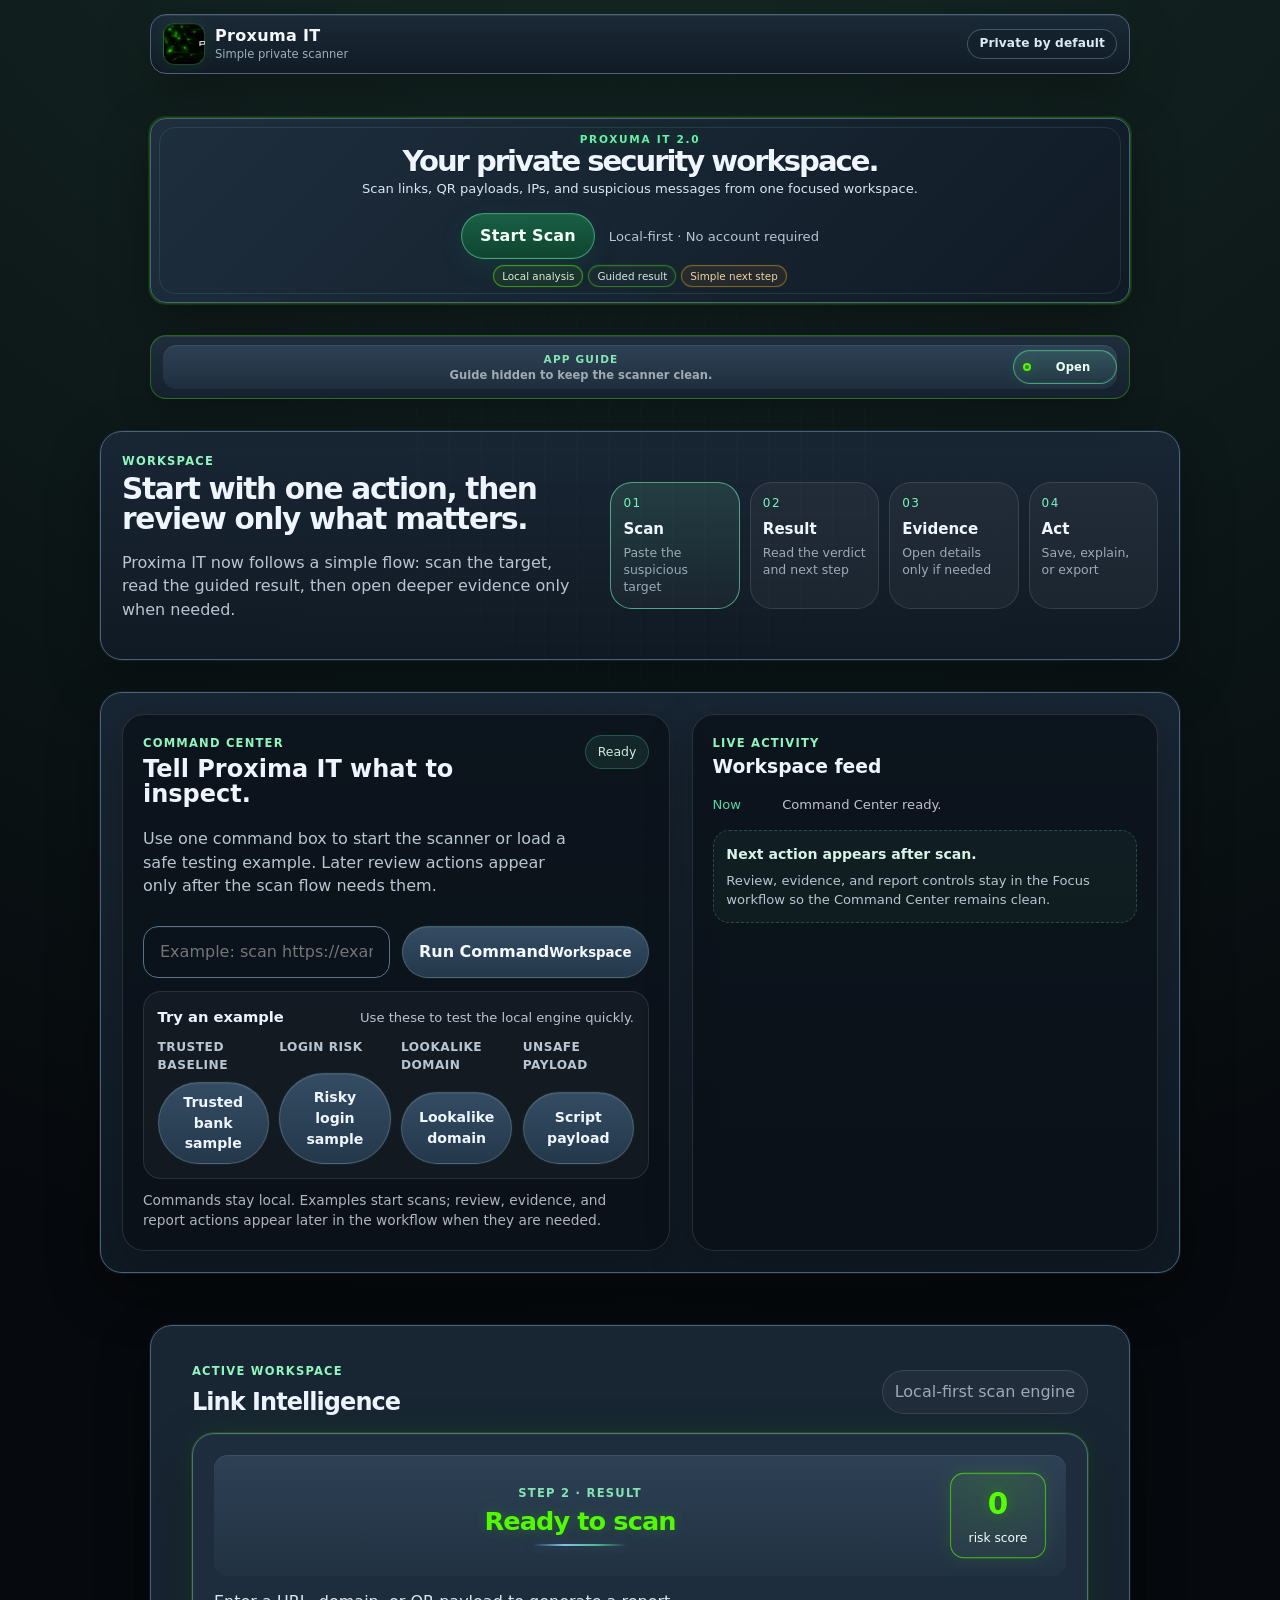
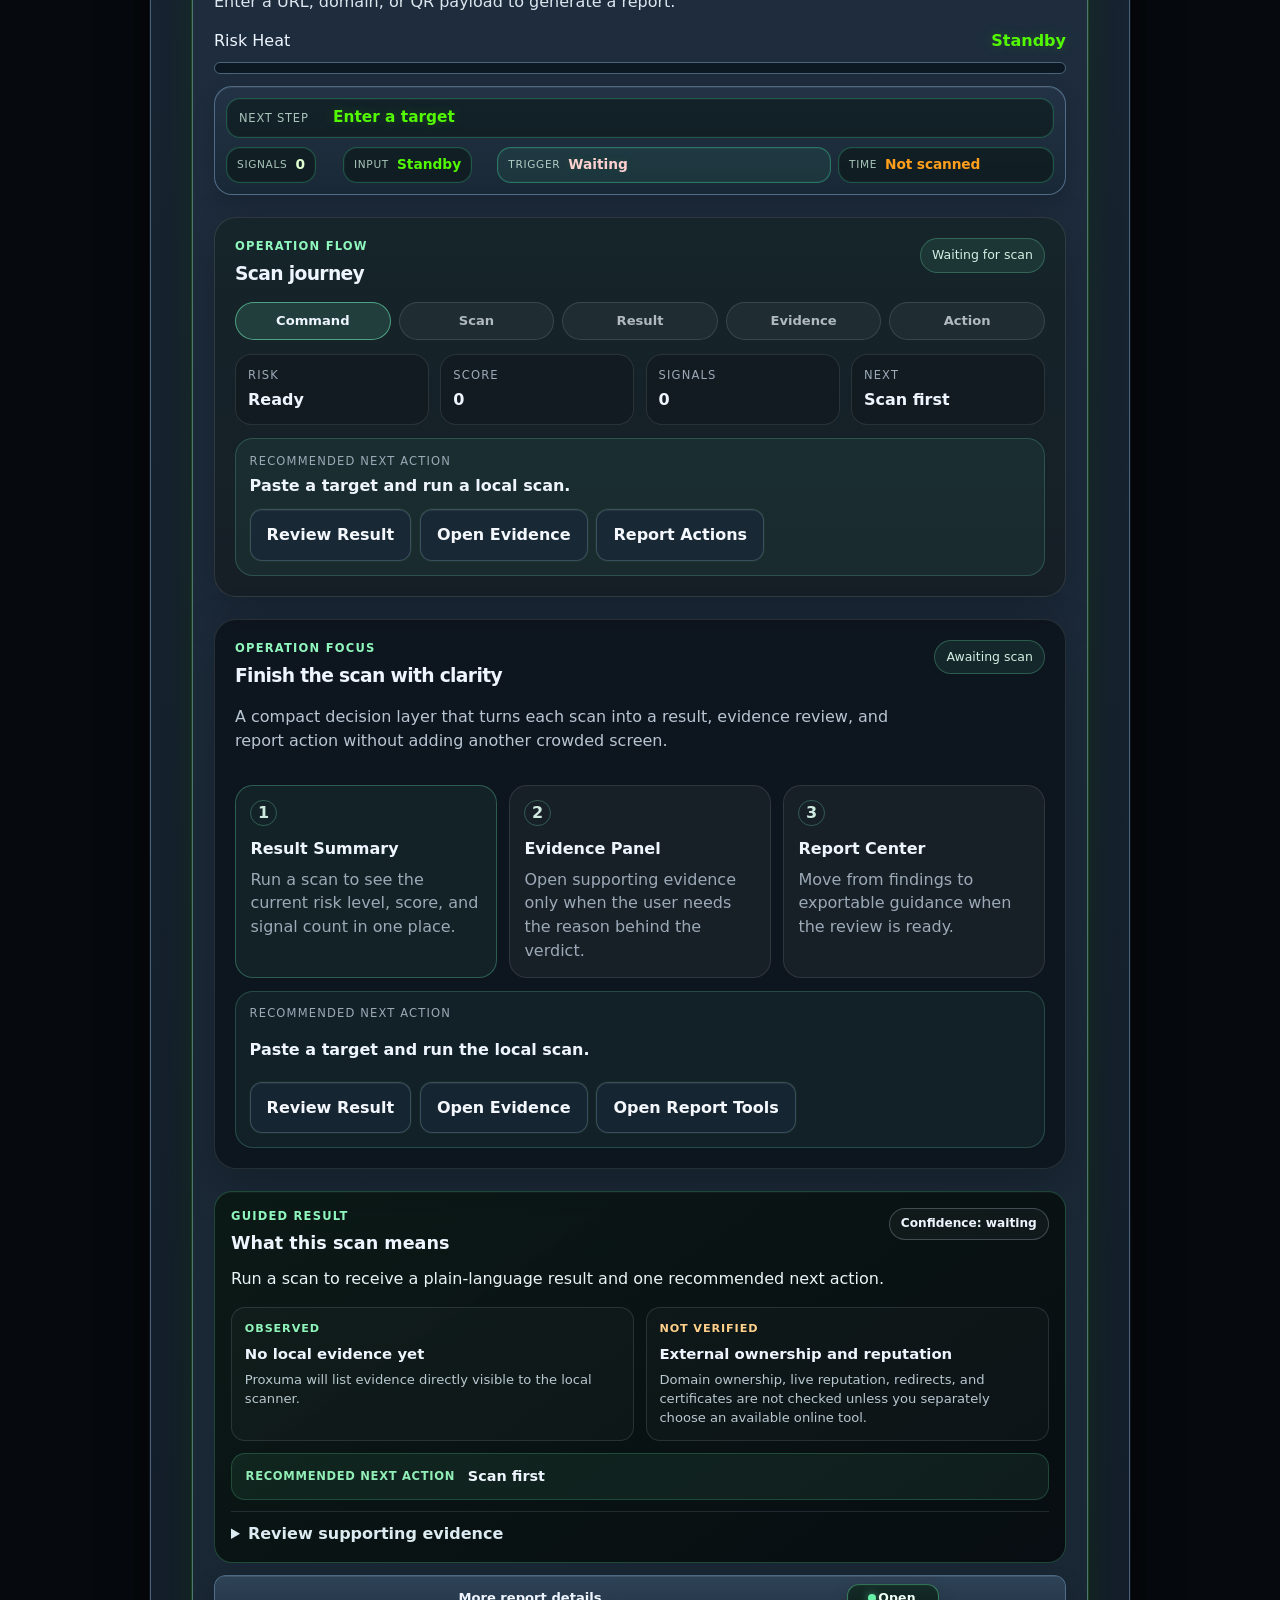
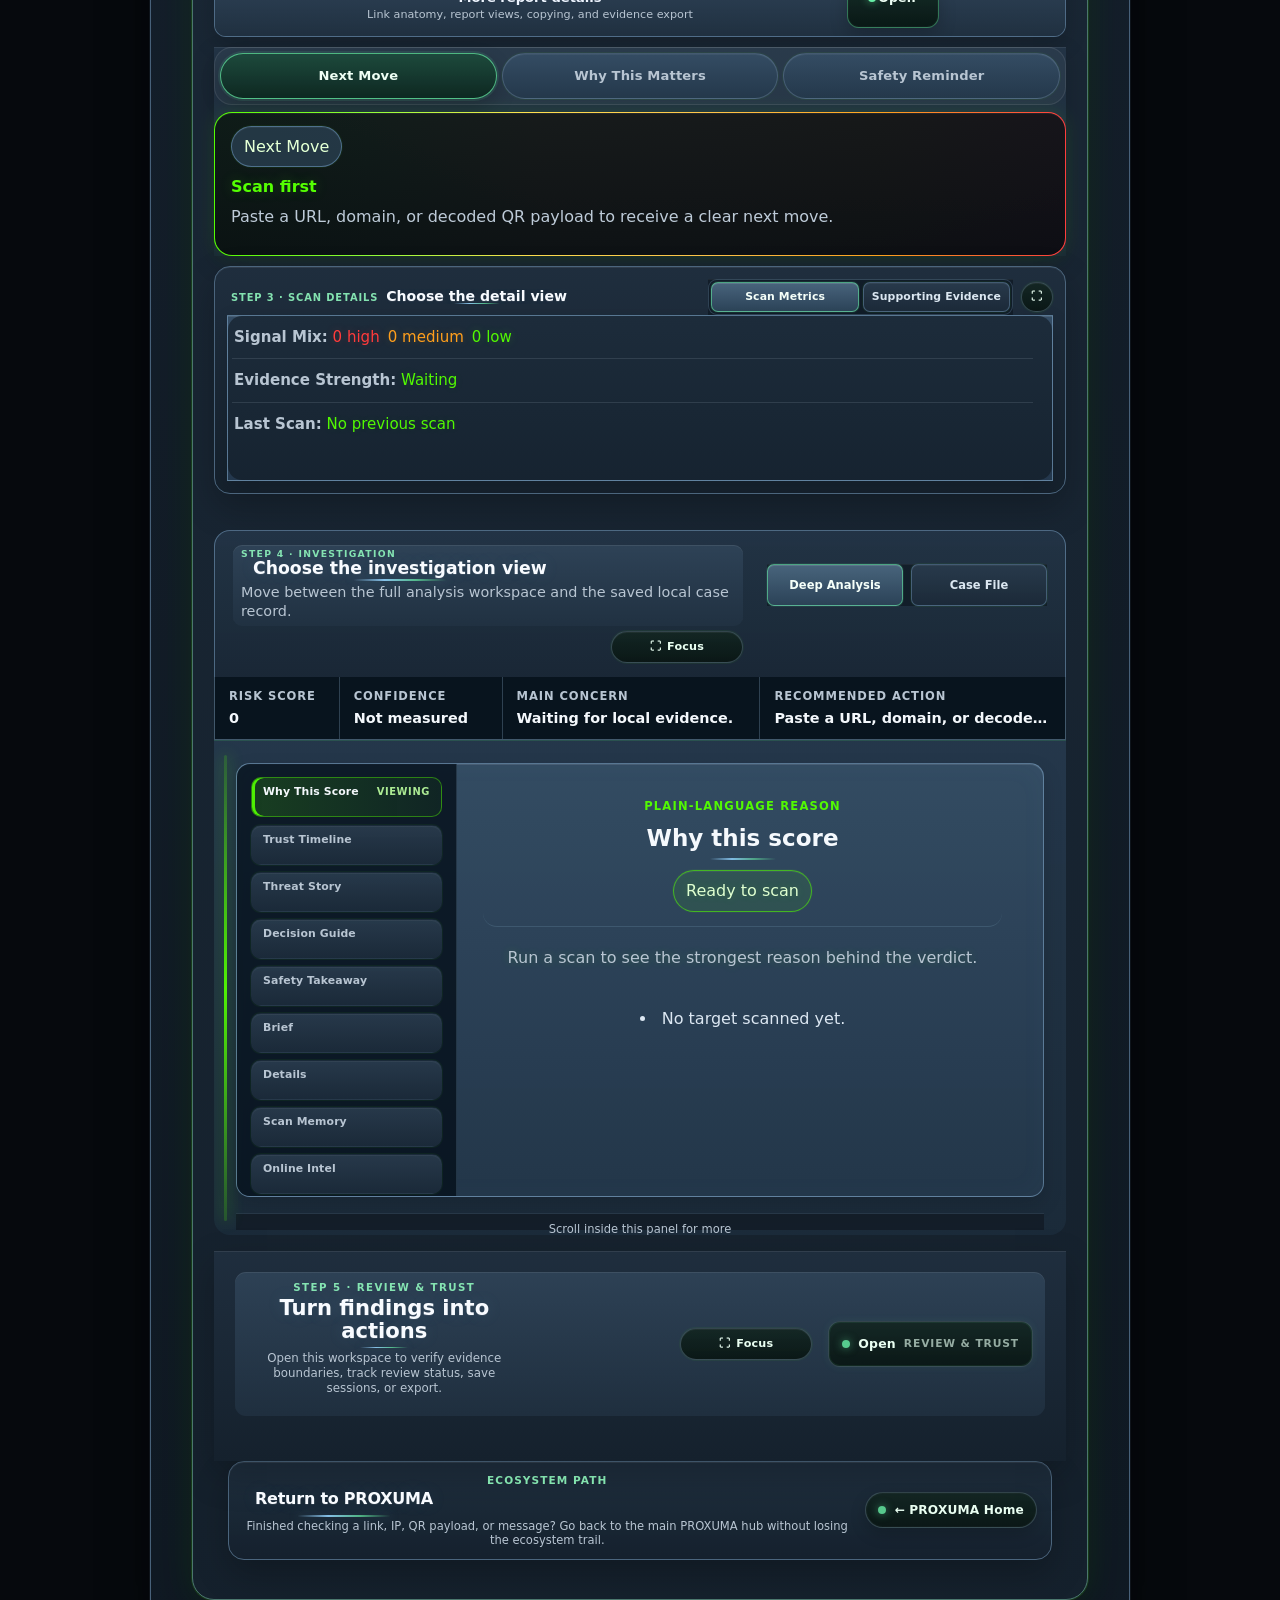
==== commit cfb71e6b: "Add files via upload" ====
--- a/index.html
+++ b/index.html
@@ -1,62 +1,840 @@
-<!doctype html>
+<!DOCTYPE html>
+
 <html lang="en">
 <head>
-  <meta charset="utf-8">
-  <meta name="viewport" content="width=device-width,initial-scale=1">
-  <title>PROXUMA — Privacy-First Security Ecosystem</title>
-  <meta name="description" content="PROXUMA is a privacy-first security ecosystem featuring Lite, Sense, Shield, and IT for local link, message, QR, and threat analysis.">
-  <meta name="theme-color" content="#07110b">
-  <link rel="canonical" href="https://scar197124.github.io/PROXUMA/">
-  <meta property="og:title" content="PROXUMA — Privacy-First Security Ecosystem">
-  <meta property="og:description" content="Choose the right layer of protection: Lite, Sense, Shield, or IT.">
-  <meta property="og:type" content="website">
-  <meta property="og:url" content="https://scar197124.github.io/PROXUMA/">
-  <style>
-    :root{
-      --bg:#030706;--surface:#08110e;--surface-2:#0d1713;--text:#f5fff8;--muted:#a8b8af;
-      --green:#24ff72;--cyan:#27d7ff;--amber:#ffc83d;--violet:#a77cff;--blue:#4a8dff;
-      --line:rgba(255,255,255,.12);--shadow:0 24px 80px rgba(0,0,0,.45)
-    }
-    *{box-sizing:border-box}html{scroll-behavior:smooth}body{margin:0;min-height:100vh;color:var(--text);font-family:Inter,system-ui,-apple-system,BlinkMacSystemFont,"Segoe UI",sans-serif;background:
-      radial-gradient(circle at 10% 0%,rgba(39,215,255,.13),transparent 28%),
-      radial-gradient(circle at 92% 8%,rgba(167,124,255,.13),transparent 28%),
-      radial-gradient(circle at 50% 38%,rgba(36,255,114,.08),transparent 35%),
-      var(--bg)}
-    a{color:inherit}header{position:sticky;top:0;z-index:20;background:rgba(3,7,6,.86);backdrop-filter:blur(18px);border-bottom:1px solid var(--line)}
-    .nav{max-width:1200px;margin:auto;padding:14px 22px;display:flex;align-items:center;justify-content:space-between;gap:18px}
-    .brand{display:flex;align-items:center;gap:12px;text-decoration:none;font-weight:950;letter-spacing:.12em}.mark{width:40px;height:40px;border:2px solid var(--green);border-radius:13px;display:grid;place-items:center;box-shadow:0 0 24px rgba(36,255,114,.2)}.mark:before{content:"P";color:var(--green)}
-    .links{display:flex;gap:9px;flex-wrap:wrap}.links a{padding:9px 14px;border:1px solid var(--line);border-radius:999px;text-decoration:none;font-size:14px;font-weight:800}.links a:hover,.links a:focus-visible{border-color:var(--green);box-shadow:0 0 18px rgba(36,255,114,.18);outline:none}
-    main{max-width:1200px;margin:auto;padding:42px 22px 72px}.hero{display:grid;grid-template-columns:minmax(0,1.35fr) minmax(280px,.65fr);gap:24px;align-items:stretch;border:1px solid var(--line);border-radius:32px;padding:44px;background:linear-gradient(140deg,rgba(36,255,114,.11),rgba(39,215,255,.06),rgba(167,124,255,.07));box-shadow:var(--shadow);overflow:hidden;position:relative}
-    .hero:after{content:"";position:absolute;width:360px;height:360px;border-radius:50%;right:-120px;top:-140px;background:radial-gradient(circle,rgba(39,215,255,.2),transparent 68%)}
-    .hero-copy,.hero-panel{position:relative;z-index:1}.kicker{color:var(--green);font-size:12px;font-weight:950;letter-spacing:.18em;text-transform:uppercase}.hero h1{font-size:clamp(44px,7vw,82px);line-height:.98;letter-spacing:-.05em;margin:14px 0 18px;max-width:860px}.hero p{font-size:clamp(17px,2vw,21px);line-height:1.65;color:var(--muted);max-width:760px}.hero-actions{display:flex;gap:12px;flex-wrap:wrap;margin-top:26px}.button{display:inline-flex;align-items:center;justify-content:center;text-decoration:none;border:2px solid var(--green);border-radius:999px;padding:12px 20px;font-weight:900;background:#08110e;transition:.18s ease}.button.primary{background:var(--green);color:#001407}.button:hover{transform:translateY(-2px);box-shadow:0 0 24px rgba(36,255,114,.2)}
-    .hero-panel{border:1px solid var(--line);border-radius:24px;padding:22px;background:rgba(4,10,8,.7);display:flex;flex-direction:column;justify-content:center}.hero-panel h2{margin:0 0 12px;font-size:22px}.hero-panel ul{list-style:none;padding:0;margin:0;display:grid;gap:11px}.hero-panel li{display:flex;gap:10px;color:var(--muted);line-height:1.45}.hero-panel b{color:var(--text)}.dot{width:10px;height:10px;border-radius:50%;margin-top:6px;flex:0 0 auto}
-    .section-head{margin:54px 0 18px}.section-head h2{font-size:clamp(30px,4vw,48px);margin:0 0 8px}.section-head p{margin:0;color:var(--muted);font-size:17px}
-    .grid{display:grid;grid-template-columns:repeat(2,minmax(0,1fr));gap:18px}.card{--accent:var(--green);position:relative;overflow:hidden;border:1px solid color-mix(in srgb,var(--accent) 42%,transparent);border-radius:26px;padding:26px;background:linear-gradient(180deg,color-mix(in srgb,var(--accent) 9%,var(--surface-2)),var(--surface));box-shadow:var(--shadow);display:flex;flex-direction:column;min-height:310px;transition:.2s ease}.card:hover{transform:translateY(-3px);box-shadow:0 26px 90px rgba(0,0,0,.5),0 0 28px color-mix(in srgb,var(--accent) 18%,transparent)}.card:after{content:"";position:absolute;width:210px;height:210px;border-radius:50%;right:-86px;top:-86px;background:color-mix(in srgb,var(--accent) 16%,transparent);filter:blur(4px)}
-    .card.lite{--accent:var(--cyan)}.card.sense{--accent:var(--amber)}.card.shield{--accent:var(--violet)}.card.it{--accent:var(--blue)}
-    .num{color:var(--accent);font-weight:950;letter-spacing:.14em}.card h3{font-size:32px;margin:12px 0 10px}.card p{color:var(--muted);line-height:1.65;flex:1;position:relative;z-index:1}.meta{display:flex;gap:8px;flex-wrap:wrap;margin:14px 0 22px}.meta span{font-size:12px;border:1px solid color-mix(in srgb,var(--accent) 34%,transparent);border-radius:999px;padding:7px 10px;color:#e6f1ea}.card .button{align-self:flex-start;border-color:var(--accent);position:relative;z-index:2}.card .button:hover{box-shadow:0 0 24px color-mix(in srgb,var(--accent) 23%,transparent)}
-    .path{display:grid;grid-template-columns:repeat(4,1fr);gap:12px}.step{--accent:var(--green);border:1px solid color-mix(in srgb,var(--accent) 38%,transparent);border-radius:20px;padding:19px;background:linear-gradient(180deg,color-mix(in srgb,var(--accent) 8%,transparent),rgba(255,255,255,.02))}.step:nth-child(2){--accent:var(--cyan)}.step:nth-child(3){--accent:var(--amber)}.step:nth-child(4){--accent:var(--violet)}.step b{display:block;color:var(--accent);margin-bottom:7px}.step span{color:var(--muted);font-size:14px;line-height:1.5}.status{margin-top:24px;border:1px solid var(--line);border-radius:18px;padding:18px;color:var(--muted);background:rgba(255,255,255,.02)}footer{border-top:1px solid var(--line);padding:30px 22px;text-align:center;color:var(--muted)}
-    @media(max-width:820px){header{position:relative}.nav{flex-direction:column}.links{justify-content:center}.hero{grid-template-columns:1fr;padding:30px 22px}.grid,.path{grid-template-columns:1fr}.card{min-height:unset}}
-  </style>
+<meta charset="utf-8"/>
+<meta content="width=device-width, initial-scale=1.0" name="viewport"/>
+<title>Proxuma IT 2.0 RC1 | Stabilized Command Workspace</title>
+<!-- Compatibility markers: Proxuma IT v2.76.0 / Proxuma IT v2.75.0 / Proxuma IT v2.74.0 / Proxuma IT v2.73.0 / Proxuma IT v2.72.1 / Proxuma IT v2.71.0 / Proxuma IT v2.70.1 -->
+<meta content="#070a0d" name="theme-color"/>
+<meta content="dark" name="color-scheme"/>
+<meta content="strict-origin-when-cross-origin" name="referrer"/>
+<meta content="Proxuma IT 2.0 gives users a simpler private workspace to inspect suspicious links, QR payloads, IPs, and messages before they trust them." name="description"/>
+<link rel="canonical" href="https://scar197124.github.io/Proxuma_IT/"/>
+<meta name="robots" content="index,follow,max-image-preview:large"/>
+<meta property="og:type" content="website"/>
+<meta property="og:title" content="Proxuma IT | Offline Link Intelligence Before You Click"/>
+<meta property="og:description" content="Check suspicious links, QR payloads, downloads, and message targets locally before you trust them."/>
+<meta property="og:url" content="https://scar197124.github.io/Proxuma_IT/"/>
+<meta property="og:image" content="https://scar197124.github.io/Proxuma_IT/assets/images/proxuma-it-logo.png"/>
+<meta name="twitter:card" content="summary_large_image"/>
+<link href="assets/css/styles.css" rel="stylesheet"/>
+<link href="assets/css/proxima-it-2.css" rel="stylesheet"/>
+<style id="proxima-stabilize-guard">
+/* Operation Stabilize: the Command Center is the only visible scan entry point. */
+.scanner-engine-bridge,
+.scanner-engine-bridge *,
+.unified-scan-section,
+.primary-qr-tool,
+.optional-tools,
+.visible-scan-examples {
+  display: none !important;
+  visibility: hidden !important;
+  height: 0 !important;
+  min-height: 0 !important;
+  max-height: 0 !important;
+  margin: 0 !important;
+  padding: 0 !important;
+  border: 0 !important;
+  overflow: hidden !important;
+}
+body.proxima-it-2 { min-height: auto !important; }
+body.proxima-it-2 main.page { padding-bottom: 0 !important; margin-bottom: 0 !important; }
+body.proxima-it-2 .ecosystem-return { margin-bottom: 0 !important; }
+body.proxima-it-2 .proxuma-release-stamp { display: none !important; }
+
+/* RC1 guard: footer is the endpoint, legacy/optional scan controls stay out of the visual UI. */
+body.proxima-it-2 { min-height: 0 !important; }
+body.proxima-it-2 .page > *:last-child { margin-bottom: 0 !important; }
+body.proxima-it-2 #scan .scanner-engine-bridge { position: absolute !important; width: 0 !important; height: 0 !important; opacity: 0 !important; pointer-events: none !important; }
+</style>
+<meta content="v3.52.2-proxima-it-2-rc1" name="proxuma-build"/>
 </head>
-<body>
-<header><div class="nav"><a class="brand" href="index.html" aria-label="PROXUMA ecosystem home"><span class="mark" aria-hidden="true"></span><span>PROXUMA</span></a><nav class="links" aria-label="Primary navigation"><a href="index.html">Home</a><a href="about.html">About</a><a href="#products">Products</a><a href="#privacy">Privacy</a></nav></div></header>
-<main>
-  <section class="hero">
-    <div class="hero-copy"><div class="kicker">Privacy-first security ecosystem</div><h1>Security tools that make the next step clearer.</h1><p>PROXUMA brings four focused tools together in one family. Start with a quick scan, move into clearer explanations, step up to deeper protection, or investigate suspicious links and messages in detail.</p><div class="hero-actions"><a class="button primary" href="#products">Explore the ecosystem</a><a class="button" href="about.html">Learn how it works</a></div></div>
-    <aside class="hero-panel"><h2>One family. Four clear roles.</h2><ul><li><span class="dot" style="background:var(--cyan)"></span><span><b>Lite</b> for fast checks.</span></li><li><span class="dot" style="background:var(--amber)"></span><span><b>Sense</b> for clear explanations.</span></li><li><span class="dot" style="background:var(--violet)"></span><span><b>Shield</b> for deeper protection.</span></li><li><span class="dot" style="background:var(--blue)"></span><span><b>IT</b> for investigation and evidence.</span></li></ul></aside>
-  </section>
+<body class="simple-ui product-simplified proxima-it-2">
+<noscript><div class="noscript-notice" role="alert">Proxuma IT needs JavaScript to run its local scanner. No scan data is uploaded.</div></noscript>
+<a class="skip-link" href="#main-content">Skip to scanner</a>
+<div aria-hidden="true" class="ambient-grid"></div>
+<header class="site-header compact-site-header">
+<a aria-label="Return to the main PROXUMA homepage" class="compact-brand" href="https://scar197124.github.io/PROXUMA/index.html?v=20260624">
+<span aria-hidden="true" class="compact-brand-mark"></span>
+<span class="compact-brand-copy"><strong>Proxuma IT</strong><small>Simple private scanner</small></span>
+</a>
+<nav aria-label="Primary navigation" class="compact-nav">
+<a href="#main-content">Home</a>
+<a href="#workspace">Workspace</a>
+<a href="#command-center">Scan</a>
+<a href="#report">Result</a>
+<a href="#workflow">Review</a>
+</nav>
+<span aria-label="Local preview, private by default" class="compact-header-status compact-trust-status">Private by default</span>
+</header>
+<main class="page" id="main-content" tabindex="-1">
+<section class="hero hero-framed compact-centered-hero" aria-labelledby="hero-title">
+<div class="hero-frame-inner">
+<p class="eyebrow hero-product-mark">Proxuma IT 2.0</p>
+<h1 id="hero-title">Your private security workspace.</h1>
+<p class="lead">Scan links, QR payloads, IPs, and suspicious messages from one focused workspace.</p>
+<div class="hero-action-row">
+<a class="hero-scan-cta" href="#scan">Start Scan</a>
+<span class="hero-privacy-note">Local-first · No account required</span>
+</div>
+<div aria-label="Core promises" class="proof-row">
+<span class="proof-pill proof-local pill-status">Local analysis</span>
+<span class="proof-pill proof-balanced pill-status">Guided result</span>
+<span class="proof-pill proof-consent pill-status">Simple next step</span>
+</div>
+</div>
+</section>
+<!-- Compatibility text retained for regression continuity:
+      Camera QR scanning is optional and browser-dependent.
+      No telemetry
+      No hidden lookups
+      Paste a URL, IP, QR payload, message, or text snippet
+      One input handles links, domains, IPs, decoded QR text, copied SMS/email content, and raw suspicious snippets.
+    -->
+<!-- Compatibility marker for v2.89.0 label test: Scan Center · Scan Report · Deep Analysis · Case File -->
+<!-- Compatibility marker for v2.77.6 test: <section id="explain" class="explain-page card" -->
+<section aria-label="Explain Proxuma IT cards" class="explain-page card collapsible-card" data-collapse-key="proxuma-it-explain-guide-collapsed-v1" data-default-collapsed="true" id="explain">
+<div class="section-head explain-head collapsible-card-head">
+<div>
+<p class="eyebrow">App Guide</p>
+<h2>Card-by-card help</h2>
+<p class="subtle">A short map of the main workspace. Open only when you need orientation.</p>
+<p class="collapsed-hint">Guide hidden to keep the scanner clean.</p>
+</div>
+<button aria-controls="explainGuideBody" aria-expanded="true" class="collapse-toggle unified-control-button" data-collapsed-label="Open" data-expanded-label="Close" type="button">
+<span aria-hidden="true" class="toggle-dot"></span>
+<span class="toggle-copy">Close</span>
+<small>Guide Controls</small>
+</button>
+</div>
+<div class="collapsible-card-body" id="explainGuideBody">
+<div class="explain-grid compact-guide-grid">
+<article class="explain-card">
+<span class="card-kicker">1</span>
+<h3>Scan</h3>
+<p>Paste a link, message, QR result, or copied email text, then choose Analyze.</p>
+</article>
+<article class="explain-card">
+<span class="card-kicker">2</span>
+<h3>Review</h3>
+<p>Read the result first, then use Scan Details or Investigation only when more context is needed.</p>
+</article>
+<article class="explain-card">
+<span class="card-kicker">3</span>
+<h3>Save or export</h3>
+<p>Use Review &amp; Trust to track status, preserve a session, explain the result, or export a report.</p>
+</article>
+</div>
+</div>
+</section>
+<section aria-labelledby="workspaceTitle" class="workspace-command-deck card" id="workspace">
+<div class="workspace-command-copy">
+<p class="eyebrow">Workspace</p>
+<h2 id="workspaceTitle">Start with one action, then review only what matters.</h2>
+<p class="subtle">Proxima IT now follows a simple flow: scan the target, read the guided result, then open deeper evidence only when needed.</p>
+</div>
+<div aria-label="Workspace flow" class="workspace-flow-rail">
+<a class="workspace-flow-step active" href="#scan"><span>01</span><strong>Scan</strong><small>Paste the suspicious target</small></a>
+<a class="workspace-flow-step" href="#report"><span>02</span><strong>Result</strong><small>Read the verdict and next step</small></a>
+<a class="workspace-flow-step" href="#scan-detail-workspace"><span>03</span><strong>Evidence</strong><small>Open details only if needed</small></a>
+<a class="workspace-flow-step" href="#workflow"><span>04</span><strong>Act</strong><small>Save, explain, or export</small></a>
+</div>
+</section>
 
-  <section id="products"><div class="section-head"><h2>Choose the tool that fits the moment.</h2><p>Each product has a distinct job, visual identity, and level of depth.</p></div><div class="grid">
-    <article class="card lite"><div class="num">01 · FAST</div><h3>Proxuma Lite</h3><p>A quick, privacy-first link scanner for everyday checks. Use it when you want a fast local reading before opening a suspicious URL.</p><div class="meta"><span>Fast scan</span><span>Offline-first</span><span>Simple results</span></div><a class="button" href="lite/index.html">Open Lite</a></article>
-    <article class="card sense"><div class="num">02 · EXPLAIN</div><h3>Proxuma Sense</h3><p>Turns suspicious signals into a clearer explanation. Use it when you want to understand the wording, patterns, and destination clues that stand out.</p><div class="meta"><span>Signal map</span><span>Plain language</span><span>Local analysis</span></div><a class="button" href="sense/index.html">Open Sense</a></article>
-    <article class="card shield"><div class="num">03 · PROTECT</div><h3>Proxuma Shield</h3><p>The deeper local protection workspace for links, QR destinations, threat classification, reports, and more complete review.</p><div class="meta"><span>QR intelligence</span><span>Threat core</span><span>Reports</span></div><a class="button" href="shield/index.html">Open Shield</a></article>
-    <article class="card it"><div class="num">04 · INVESTIGATE</div><h3>Proxuma IT</h3><p>A dedicated link and message intelligence application with guided findings, investigation views, evidence boundaries, and exportable reports.</p><div class="meta"><span>Link intelligence</span><span>Message analysis</span><span>Guided results</span></div><a class="button" href="https://scar197124.github.io/Proxuma_IT/">Open IT</a></article>
-  </div></section>
+<section aria-labelledby="commandCenterTitle" class="command-center-panel card" id="command-center">
+  <article class="command-center-main">
+    <div class="command-center-title">
+      <div>
+        <p class="eyebrow">Command Center</p>
+        <h2 id="commandCenterTitle">Tell Proxima IT what to inspect.</h2>
+        <p class="subtle">Use one command box to start the scanner or load a safe testing example. Later review actions appear only after the scan flow needs them.</p>
+      </div>
+      <span class="command-center-status" id="commandStatus">Ready</span>
+    </div>
+    <div class="command-center-input-row">
+      <input autocomplete="off" id="commandInput" placeholder="Example: scan https://example.com/login or review current findings" spellcheck="false" type="text"/>
+      <button id="commandRunButton" type="button"><span>Run Command</span><small>Workspace</small></button>
+    </div>
+    <div class="command-example-block" aria-labelledby="commandExamplesTitle">
+      <div class="command-example-head">
+        <strong id="commandExamplesTitle">Try an example</strong>
+        <span>Use these to test the local engine quickly.</span>
+      </div>
+      <div aria-label="Grouped example scan commands" class="command-example-groups">
+        <div class="command-example-group">
+          <span>Trusted baseline</span>
+          <button class="command-chip" data-command="scan https://www.rbcroyalbank.com/" type="button">Trusted bank sample</button>
+        </div>
+        <div class="command-example-group">
+          <span>Login risk</span>
+          <button class="command-chip" data-command="scan https://secure-l0gin-rbc.verify-account.example/login" type="button">Risky login sample</button>
+        </div>
+        <div class="command-example-group">
+          <span>Lookalike domain</span>
+          <button class="command-chip" data-command="scan https://www.rbcr0yalbank.com/" type="button">Lookalike domain</button>
+        </div>
+        <div class="command-example-group">
+          <span>Unsafe payload</span>
+          <button class="command-chip" data-command="scan javascript:alert(1)" type="button">Script payload</button>
+        </div>
+      </div>
+    </div>
+    <p class="command-helper" id="commandHelper">Commands stay local. Examples start scans; review, evidence, and report actions appear later in the workflow when they are needed.</p>
+  </article>
+  <aside class="command-center-activity" aria-labelledby="activityTitle">
+    <p class="eyebrow">Live Activity</p>
+    <h3 id="activityTitle">Workspace feed</h3>
+    <ul class="activity-feed" id="activityFeed" aria-live="polite">
+      <li><time>Now</time><span>Command Center ready.</span></li>
+    </ul>
+    <div class="command-next-action command-next-note" aria-live="polite">
+      <strong>Next action appears after scan.</strong>
+      <span>Review, evidence, and report controls stay in the Focus workflow so the Command Center remains clean.</span>
+    </div>
+  </aside>
+</section>
+<section aria-label="Proxuma unified workspace" class="unified-workspace card">
+<div class="workspace-shell-head">
+  <div><p class="eyebrow">Active Workspace</p><h2>Link Intelligence</h2></div>
+  <span class="workspace-mode-pill">Local-first scan engine</span>
+</div>
+<section class="workbench unified-stack" id="scan">
+<div aria-hidden="true" class="scanner-engine-bridge" hidden style="display:none!important;height:0!important;overflow:hidden!important;visibility:hidden!important;">
+<input autocomplete="off" id="targetInput" spellcheck="false" style="display:none!important;" tabindex="-1" type="text"/>
+<button id="scanButton" style="display:none!important;" tabindex="-1" type="button">Analyze</button>
+<span aria-live="polite" id="detectedInputType" style="display:none!important;">Detected: waiting for input</span>
+</div>
+<article aria-live="polite" class="report-panel card unified-section unified-report-section" id="report">
+<div class="report-top">
+<div>
+<p class="eyebrow">Step 2 · Result</p>
+<h2 id="riskLabel">Ready to scan</h2>
+</div>
+<div class="score-ring">
+<span id="scoreValue">--</span>
+<small>risk score</small>
+</div>
+</div>
+<p class="report-summary" id="summaryText">Enter a target to see the risk level, evidence, and safest next step.</p>
+<div aria-label="Intel heat bar" class="heat-zone">
+<div class="heat-meta">
+<span>Risk Heat</span>
+<strong id="heatLabel">Standby</strong>
+</div>
+<div aria-valuemax="100" aria-valuemin="0" aria-valuenow="0" class="heat-bar" role="meter">
+<span id="heatFill"></span>
+</div>
+</div>
+<div aria-label="Compact report snapshot" class="report-snapshot-card">
+<div class="snapshot-next-step">
+<small>Next Step</small>
+<strong id="nextStep">Scan first</strong>
+</div>
+<div aria-label="Report quick facts" class="snapshot-grid">
+<div>
+<small>Signals</small>
+<strong id="signalCount">0</strong>
+</div>
+<div>
+<small>Input</small>
+<strong id="inputTypeLabel">Standby</strong>
+</div>
+<div>
+<small>Trigger</small>
+<strong id="primaryTrigger">Waiting</strong>
+</div>
+<div>
+<small>Time</small>
+<strong id="reportTimestamp">Not scanned</strong>
+</div>
+</div>
+</div>
 
-  <section id="privacy"><div class="section-head"><h2>Protection without surrendering privacy.</h2><p>The family standard is local-first, transparent, and controlled by the person using it.</p></div><div class="path">
-    <div class="step"><b>1 · Start local</b><span>Core analysis runs in the browser wherever the feature supports it.</span></div><div class="step"><b>2 · See the reason</b><span>Results explain visible signals instead of hiding behind a number.</span></div><div class="step"><b>3 · Choose the depth</b><span>Move from Lite to Sense, Shield, or IT based on what you need.</span></div><div class="step"><b>4 · Stay in control</b><span>Online actions should remain explicit, optional, and user-triggered.</span></div>
-  </div><div class="status">Canonical home: <strong>https://scar197124.github.io/PROXUMA/</strong>. Product Home links should return here.</div></section>
+<section class="operation-flow-panel" aria-labelledby="operationFlowTitle">
+  <div class="operation-flow-head">
+    <div>
+      <p class="eyebrow">Operation Flow</p>
+      <h3 id="operationFlowTitle">Scan journey</h3>
+    </div>
+    <span class="flow-state-pill" id="flowStatePill">Waiting for scan</span>
+  </div>
+  <div class="flow-journey" aria-label="Current scan journey">
+    <span class="flow-node active" data-flow-node="command">Command</span>
+    <span class="flow-node" data-flow-node="scan">Scan</span>
+    <span class="flow-node" data-flow-node="result">Result</span>
+    <span class="flow-node" data-flow-node="evidence">Evidence</span>
+    <span class="flow-node" data-flow-node="action">Action</span>
+  </div>
+  <div class="flow-result-summary" aria-label="Scan result summary">
+    <article>
+      <small>Risk</small>
+      <strong id="flowRiskLevel">Ready</strong>
+    </article>
+    <article>
+      <small>Score</small>
+      <strong id="flowRiskScore">--</strong>
+    </article>
+    <article>
+      <small>Signals</small>
+      <strong id="flowSignalCount">0</strong>
+    </article>
+    <article>
+      <small>Next</small>
+      <strong id="flowNextShort">Scan first</strong>
+    </article>
+  </div>
+  <div class="flow-recommended-action">
+    <span>Recommended next action</span>
+    <strong id="flowRecommendedText">Paste a target and run a local scan.</strong>
+    <div class="flow-action-row">
+      <button class="ghost-button" id="flowReviewButton" type="button">Review Result</button>
+      <button class="ghost-button" id="flowEvidenceButton" type="button">Open Evidence</button>
+      <button class="ghost-button" id="flowExportButton" type="button">Report Actions</button>
+    </div>
+  </div>
+</section>
+<section class="operation-focus-panel" aria-labelledby="operationFocusTitle" id="operation-focus">
+  <div class="operation-focus-head">
+    <div>
+      <p class="eyebrow">Operation Focus</p>
+      <h3 id="operationFocusTitle">Finish the scan with clarity</h3>
+      <p class="subtle">A compact decision layer that turns each scan into a result, evidence review, and report action without adding another crowded screen.</p>
+    </div>
+    <span class="focus-readiness-pill" id="focusReadinessPill">Awaiting scan</span>
+  </div>
+  <div class="focus-grid" aria-label="Focused scan follow-up">
+    <article class="focus-card primary">
+      <span>1</span>
+      <strong>Result Summary</strong>
+      <p id="focusResultText">Run a scan to see the current risk level, score, and signal count in one place.</p>
+    </article>
+    <article class="focus-card">
+      <span>2</span>
+      <strong>Evidence Panel</strong>
+      <p id="focusEvidenceText">Open supporting evidence only when the user needs the reason behind the verdict.</p>
+    </article>
+    <article class="focus-card">
+      <span>3</span>
+      <strong>Report Center</strong>
+      <p id="focusReportText">Move from findings to exportable guidance when the review is ready.</p>
+    </article>
+  </div>
+  <div class="focus-next-action" aria-live="polite">
+    <span>Recommended next action</span>
+    <strong id="focusNextActionText">Paste a target and run the local scan.</strong>
+    <div class="focus-action-row">
+      <button class="ghost-button" id="focusReviewButton" type="button">Review Result</button>
+      <button class="ghost-button" id="focusEvidenceButton" type="button">Open Evidence</button>
+      <button class="ghost-button" id="focusReportButton" type="button">Open Report Tools</button>
+    </div>
+  </div>
+</section>
+<section class="guided-result-card" aria-labelledby="guidedResultTitle" id="guidedResultSummary">
+  <div class="guided-result-heading">
+    <div>
+      <p class="eyebrow">Guided Result</p>
+      <h3 id="guidedResultTitle">What this scan means</h3>
+    </div>
+    <span class="guided-confidence-badge" id="guidedConfidenceBadge">Confidence: waiting</span>
+  </div>
+  <p class="guided-result-lead" id="guidedResultLead">Run a scan to receive a plain-language result and one recommended next action.</p>
+  <div class="guided-boundary-grid">
+    <article class="guided-boundary observed">
+      <span>Observed</span>
+      <strong id="guidedObservedTitle">No local evidence yet</strong>
+      <p id="guidedObservedText">Proxuma will list evidence directly visible to the local scanner.</p>
+    </article>
+    <article class="guided-boundary unverified">
+      <span>Not verified</span>
+      <strong>External ownership and reputation</strong>
+      <p id="guidedUnverifiedText">Domain ownership, live reputation, redirects, and certificates are not checked unless you separately choose an available online tool.</p>
+    </article>
+  </div>
+  <div class="guided-next-action">
+    <span>Recommended next action</span>
+    <strong id="guidedNextAction">Scan first</strong>
+  </div>
+  <details class="guided-evidence-details">
+    <summary>Review supporting evidence</summary>
+    <ul id="guidedEvidenceList"><li>Evidence will appear after a scan.</li></ul>
+  </details>
+</section>
+<details class="simple-disclosure report-details-disclosure unified-control-section">
+<summary aria-label="Toggle More Report Details">
+<span><strong>More report details</strong><small>Link anatomy, report views, copying, and evidence export</small></span>
+<span aria-hidden="true" class="disclosure-action unified-disclosure-toggle unified-control-button"><span aria-hidden="true" class="toggle-dot"></span><span class="toggle-copy">Open</span></span>
+</summary>
+<div class="simple-disclosure-body">
+<div aria-label="Link anatomy breakdown" class="link-anatomy-card">
+<div class="link-anatomy-head">
+<div>
+<small>Link Anatomy</small>
+<strong id="anatomyStatus">Waiting for input</strong>
+</div>
+<span class="anatomy-badge">Structure view</span>
+</div>
+<div class="link-anatomy-grid">
+<div class="anatomy-row"><span>Protocol</span><strong id="anatomyProtocol">—</strong></div>
+<div class="anatomy-row"><span>Host</span><strong id="anatomyHost">—</strong></div>
+<div class="anatomy-row"><span>Root Domain</span><strong id="anatomyRoot">—</strong></div>
+<div class="anatomy-row anatomy-detail-row anatomy-path-row" data-anatomy-field="path"><span>Path</span><strong id="anatomyPath">—</strong></div>
+<div class="anatomy-row anatomy-detail-row anatomy-query-row" data-anatomy-field="query"><span>Query</span><strong id="anatomyQuery">—</strong></div>
+<div class="anatomy-row anatomy-detail-row anatomy-token-row" data-anatomy-field="tokens"><span>Risk Tokens</span><strong id="anatomyTokens">—</strong></div>
+</div>
+<p class="quiet-note" id="anatomyNote">Proxuma will break the target into readable parts after a scan.</p>
+</div>
+<div aria-label="Report view and copy actions" class="report-tools">
+<div aria-label="Report view selector" class="audience-switch report-meta-card">
+<small>Report View</small>
+<button aria-pressed="true" class="audience-toggle active" id="userViewButton" type="button">Standard View</button>
+<details class="compact-advanced-disclosure">
+<summary>Advanced analysis</summary>
+<button aria-pressed="false" class="audience-toggle" id="analystViewButton" type="button">Open Analyst View</button>
+</details>
+<strong id="activeAudienceMode">User View</strong>
+<p class="quiet-note" id="reportDepthNote">Plain-language verdict and next move first.</p>
+</div>
+<div aria-label="Report actions" class="report-copy-actions simple-case-controls focused-report-actions">
+<button class="ghost-button compact-copy primary-copy" id="copySummaryButton" type="button">Copy Summary</button>
+<details class="advanced-evidence-tools export-menu">
+<summary>Export</summary>
+<div class="advanced-evidence-actions">
+<button class="ghost-button compact-copy" id="copyReportButton" type="button">Copy Full Report</button>
+<button class="ghost-button compact-copy" id="explainVerdictButton" type="button">Verdict Summary</button>
+<button class="ghost-button compact-copy" id="copyCasePacketButton" type="button">Copy Case Packet</button>
+<button class="ghost-button compact-copy" id="downloadCaseTextButton" type="button">Download TXT</button>
+<button class="ghost-button compact-copy" id="downloadCasePacketButton" type="button">Download JSON</button>
+</div>
+<p class="quiet-note">Choose a readable report, case packet, or structured evidence file.</p>
+</details>
+</div>
+<p aria-live="polite" class="copy-status" id="copyStatus">Run a scan, then copy the summary or open Export for more formats.</p>
+</div>
+</div>
+</details>
+<div aria-label="Action guidance drawer" class="action-guidance guidance-drawer">
+<div aria-label="Choose guidance detail" class="guidance-switch" role="tablist">
+<button aria-controls="guidanceNextPanel" aria-selected="true" class="guidance-tab guidance-tab-next active" data-guidance-target="guidanceNextPanel" id="guidanceNextTab" role="tab" type="button">Next Move</button>
+<button aria-controls="guidanceWhyPanel" aria-selected="false" class="guidance-tab guidance-tab-why" data-guidance-target="guidanceWhyPanel" id="guidanceWhyTab" role="tab" type="button">Why This Matters</button>
+<button aria-controls="guidanceSafetyPanel" aria-selected="false" class="guidance-tab guidance-tab-safety" data-guidance-target="guidanceSafetyPanel" id="guidanceSafetyTab" role="tab" type="button">Safety Reminder</button>
+</div>
+<div aria-labelledby="guidanceNextTab" class="guidance-card guidance-panel guidance-next active" id="guidanceNextPanel" role="tabpanel">
+<span class="card-kicker">Next Move</span>
+<strong id="actionTitle">Scan first</strong>
+<p id="actionText">Run a local scan to receive a clear next step.</p>
+</div>
+<div aria-labelledby="guidanceWhyTab" class="guidance-card guidance-panel guidance-why" hidden="" id="guidanceWhyPanel" role="tabpanel">
+<span class="card-kicker">Why This Matters</span>
+<strong id="whyMatterTitle">Pattern lesson</strong>
+<p id="whyMatterText">Proxuma will explain the strongest warning sign in plain language.</p>
+</div>
+<div aria-labelledby="guidanceSafetyTab" class="guidance-card guidance-panel guidance-reminder" hidden="" id="guidanceSafetyPanel" role="tabpanel">
+<span class="card-kicker">Safety Reminder</span>
+<strong id="safetyTitle">Stay aware</strong>
+<p id="safetyText">Never enter passwords, banking details, or verification codes unless you are certain you are on the official site.</p>
+</div>
+</div>
+<section aria-labelledby="scanDetailSelectorTitle" class="scan-details-workspace card" id="scan-detail-workspace">
+<div class="scan-details-header" id="scan-detail-controls">
+<div class="panel-selector-copy">
+<p class="eyebrow">Step 3 · Scan Details</p>
+<h2 id="scanDetailSelectorTitle">Choose the detail view</h2>
+</div>
+<div class="grouped-panel-selector" data-panel-group="scan-details">
+<button aria-expanded="false" aria-haspopup="menu" class="grouped-selector-trigger unified-control-button" type="button">
+<span aria-hidden="true" class="toggle-dot"></span>
+<span class="grouped-selector-label">Scan Metrics</span>
+<span aria-hidden="true" class="selector-chevron">▾</span>
+</button>
+<div class="grouped-selector-menu" hidden="" role="menu">
+<button aria-checked="true" data-target-panel="scanMetricsPanel" role="menuitemradio" type="button">Scan Metrics</button>
+<button aria-checked="false" data-target-panel="supportingEvidencePanel" role="menuitemradio" type="button">Supporting Evidence</button>
+</div>
+</div>
+</div>
+<div class="grouped-panel-managed scan-details-view" data-panel-group="scan-details" id="scanMetricsPanel">
+<div aria-label="Scan metrics content" class="grouped-panel-scroll-body" role="region" tabindex="0">
+<div class="memory-strip scan-metrics-list">
+<span><b>Signal Mix:</b> <span class="severity-breakdown" id="severityMix"><em class="sev-high">0 high</em><em class="sev-medium">0 medium</em><em class="sev-low">0 low</em></span></span>
+<span><b>Evidence Strength:</b> <span id="evidenceStrength">Waiting</span></span>
+<span><b>Last Scan:</b> <span id="scanMemory">No previous scan</span></span>
+</div>
+</div>
+</div>
+<div class="grouped-panel-managed scan-details-view" data-panel-group="scan-details" hidden="" id="supportingEvidencePanel">
+<div aria-label="Supporting evidence content" class="grouped-panel-scroll-body" role="region" tabindex="0">
+<section aria-label="Core intelligence cards" class="intelligence-grid evidence-list">
+<article class="intel-card intel-identity">
+<span class="card-kicker">01 · Identity</span>
+<h3>True Target</h3>
+<strong id="trueTarget">Waiting</strong>
+<p><b>Root domain:</b> <span id="rootDomain">Waiting</span></p>
+<p class="muted" id="rootDomainNote">The root is the part attackers try to hide.</p>
+</article>
+<article class="intel-card intel-confidence">
+<span class="card-kicker">02 · Confidence</span>
+<h3>Local Read</h3>
+<strong id="confidenceLabel">Not measured</strong>
+<p id="confidenceNote">Confidence improves when the target structure is readable.</p>
+<p><b>Confidence brief:</b> <span id="confidenceBrief">Waiting</span></p>
+</article>
+<article class="intel-card intel-behavior">
+<span class="card-kicker">03 · Behavior + Intent</span>
+<h3>What stood out</h3>
+<strong id="whyScore">Waiting for local evidence.</strong>
+<p><b>Lane:</b> <span id="laneQuality">Standby</span></p>
+</article>
+<article class="intel-card intel-online">
+<span class="card-kicker">04 · Online Expansion</span>
+<h3>Age, Reputation, Certificate</h3>
+<strong id="scanMode">Offline-first</strong>
+<p id="scanModeNote">This front surface stays honest: full domain age, live certificate details, and reputation checks appear only when the optional online layer is enabled by the user.</p>
+<p class="muted">Current build shows only what the local engine can truly support.</p>
+</article>
+</section>
+</div>
+</div>
+</section>
+<section class="investigation-workspace" id="investigation-workspace">
+<section aria-labelledby="investigationSelectorTitle" class="panel-selector-card" id="investigation-controls">
+<div class="panel-selector-copy">
+<p class="eyebrow">Step 4 · Investigation</p>
+<h2 id="investigationSelectorTitle">Choose the investigation view</h2>
+<p class="investigation-helper">Move between the full analysis workspace and the saved local case record.</p>
+</div>
+<div class="grouped-panel-selector" data-panel-group="investigation">
+<button aria-expanded="false" aria-haspopup="menu" class="grouped-selector-trigger unified-control-button" type="button">
+<span aria-hidden="true" class="toggle-dot"></span>
+<span class="grouped-selector-label">Deep Analysis</span>
+<span aria-hidden="true" class="selector-chevron">▾</span>
+</button>
+<div class="grouped-selector-menu" hidden="" role="menu">
+<button aria-checked="true" data-target-panel="details" role="menuitemradio" type="button">Deep Analysis</button>
+<button aria-checked="false" data-target-panel="casefile" role="menuitemradio" type="button">Case File</button>
+</div>
+</div>
+</section>
+<div class="investigation-summary" id="investigation-summary" aria-live="polite">
+  <div class="investigation-summary-item">
+    <span>Risk score</span>
+    <strong id="investigationSummaryScore">--</strong>
+  </div>
+  <div class="investigation-summary-item">
+    <span>Confidence</span>
+    <strong id="investigationSummaryConfidence">Not measured</strong>
+  </div>
+  <div class="investigation-summary-item investigation-summary-wide">
+    <span>Main concern</span>
+    <strong id="investigationSummaryConcern">Run a scan to identify the main concern.</strong>
+  </div>
+  <div class="investigation-summary-item investigation-summary-wide">
+    <span>Recommended action</span>
+    <strong id="investigationSummaryAction">Run a local scan to receive a clear next step.</strong>
+  </div>
+</div>
+<section aria-label="Deep Analysis" class="intelligence-drawer card unified-section grouped-panel-managed grouped-content-card" data-panel-group="investigation" id="details">
+
+<div aria-label="Deep analysis content" class="grouped-panel-scroll-body" id="intelligenceDrawerBody" role="region" tabindex="0">
+<div aria-label="Analysis layers" class="drawer-tabs" role="tablist">
+<button aria-selected="true" class="drawer-tab active pill-action" data-drawer-target="explainPanel" role="tab" type="button">Why This Score</button>
+<button aria-selected="false" class="drawer-tab pill-action" data-drawer-target="timelinePanel" role="tab" type="button">Trust Timeline</button>
+<button aria-selected="false" class="drawer-tab pill-action" data-drawer-target="threatPanel" role="tab" type="button">Threat Story</button>
+<button aria-selected="false" class="drawer-tab pill-action" data-drawer-target="decisionPanel" role="tab" type="button">Decision Guide</button>
+<button aria-selected="false" class="drawer-tab pill-action" data-drawer-target="learningPanel" role="tab" type="button">Safety Takeaway</button>
+<button aria-selected="false" class="drawer-tab pill-action" data-drawer-target="analystBriefPanel" role="tab" type="button">Brief</button>
+<button aria-selected="false" class="drawer-tab pill-action analyst-only" data-drawer-target="technicalPanel" role="tab" type="button">Details</button>
+<button aria-selected="false" class="drawer-tab pill-action" data-drawer-target="memoryPanel" role="tab" type="button">Scan Memory</button>
+<button aria-selected="false" class="drawer-tab pill-action" data-drawer-target="onlinePanel" role="tab" type="button">Online Intel</button>
+</div>
+<div class="drawer-stage">
+<article class="drawer-panel active" id="explainPanel" role="tabpanel">
+<div class="drawer-panel-head" data-tone="green">
+<div>
+<p class="eyebrow">Plain-language reason</p>
+<h3>Why this score</h3>
+</div>
+<span class="status-pill" id="explainStatus">Awaiting scan</span>
+</div>
+<p class="card-summary" id="explainSummary">Run a scan to see the plain-language reason behind the score.</p>
+<ul id="evidenceList"></ul>
+</article>
+<article class="drawer-panel" hidden="" id="timelinePanel" role="tabpanel">
+<div class="drawer-panel-head" data-tone="green">
+<div>
+<p class="eyebrow">Timeline</p>
+<h3>Trust + decision lane</h3>
+</div>
+<span class="status-pill" id="timelineStatus">0 steps</span>
+</div>
+<p><b id="trustStatus">Local only</b></p>
+<ul id="trustTrail"></ul>
+<hr/>
+<p><b>Timeline</b></p>
+<ol id="timelineList"></ol>
+</article>
+<article class="drawer-panel" hidden="" id="threatPanel" role="tabpanel">
+<div class="drawer-panel-head" data-tone="red">
+<div>
+<p class="eyebrow">Scenario</p>
+<h3>What might be happening</h3>
+</div>
+<span class="status-pill" id="threatStatus">Standby</span>
+</div>
+<p class="card-summary" id="threatStory">Paste a target and Proxuma IT will explain what could be happening without overloading the main report.</p>
+</article>
+<article class="drawer-panel" hidden="" id="decisionPanel" role="tabpanel">
+<div class="drawer-panel-head" data-tone="orange">
+<div>
+<p class="eyebrow">Next Move</p>
+<h3>Safe next move</h3>
+</div>
+<span class="status-pill" id="decisionStatus">Standby</span>
+</div>
+<p class="card-summary" id="severityNote">No signal mix yet.</p>
+<ol id="decisionList"></ol>
+</article>
+<article class="drawer-panel" hidden="" id="learningPanel" role="tabpanel">
+<div class="drawer-panel-head" data-tone="green">
+<div>
+<p class="eyebrow">Safety Takeaway</p>
+<h3>What to remember next time</h3>
+</div>
+<span class="status-pill" id="learningStatus">Training ready</span>
+</div>
+<p class="card-summary" id="learningText">A scan-specific safety takeaway will appear here.</p>
+</article>
+<article class="drawer-panel" hidden="" id="analystBriefPanel" role="tabpanel">
+<div class="drawer-panel-head" data-tone="green">
+<div>
+<p class="eyebrow">View Brief</p>
+<h3>User safety / analyst triage</h3>
+</div>
+<span class="status-pill" id="analystBriefStatus">Standby</span>
+</div>
+<ul id="analystBriefList"></ul>
+</article>
+<article class="drawer-panel analyst-only" hidden="" id="technicalPanel" role="tabpanel">
+<div class="drawer-panel-head" data-tone="green">
+<div>
+<p class="eyebrow">Details</p>
+<h3>Technical signals</h3>
+</div>
+<span class="status-pill">Local engine</span>
+</div>
+<ul id="technicalList"></ul>
+</article>
+<article class="drawer-panel" hidden="" id="memoryPanel" role="tabpanel">
+<div class="drawer-panel-head" data-tone="green">
+<div>
+<p class="eyebrow">Scan Memory</p>
+<h3>Local memory dashboard</h3>
+</div>
+<span class="status-pill" id="memoryDashboardStatus">Local only</span>
+</div>
+<p><b>Compare last scan:</b> <span id="compareLast">Waiting for the first scan.</span></p>
+<p><b>Safe move:</b> <span id="safeMove">Scan first</span></p>
+<p class="muted" id="safeMoveNote">Proxuma explains the safest next step after analysis.</p>
+<div aria-label="Local pattern memory dashboard" class="memory-dashboard">
+<div class="memory-stat-grid">
+<div class="memory-stat">
+<span class="memory-stat-label">Total remembered scans</span>
+<strong id="memoryTotalScans">0</strong>
+</div>
+<div class="memory-stat">
+<span class="memory-stat-label">Remembered roots</span>
+<strong id="memoryRootCount">0</strong>
+</div>
+<div class="memory-stat">
+<span class="memory-stat-label">Pattern families</span>
+<strong id="memoryFamilyCount">0</strong>
+</div>
+</div>
+<div class="memory-columns">
+<div>
+<h4>Top remembered roots</h4>
+<ul class="memory-list" id="memoryRootList"><li>No roots remembered yet.</li></ul>
+</div>
+<div>
+<h4>Pattern families</h4>
+<ul class="memory-list" id="memoryFamilyList"><li>No pattern families remembered yet.</li></ul>
+</div>
+</div>
+<div class="memory-actions">
+<button class="ghost-button compact-copy" id="copyMemorySummaryButton" type="button">Copy Memory Summary</button>
+<button class="ghost-button compact-copy" id="downloadMemoryJsonButton" type="button">Export Local Notes</button>
+<details class="privacy-data-controls"><summary>Privacy &amp; local data</summary><button class="ghost-button compact-copy danger-action" id="clearPatternMemoryButton" type="button">Clear Pattern Memory</button></details>
+</div>
+<p class="muted" id="memoryDashboardNote">Memory stays in this browser only. It stores compact roots and signal families, not full browsing history.</p>
+</div>
+</article>
+<article class="drawer-panel" hidden="" id="onlinePanel" role="tabpanel">
+<div class="drawer-panel-head" data-tone="orange">
+<div>
+<p class="eyebrow">Optional Online Layer</p>
+<h3>Online intelligence</h3>
+</div>
+<span class="status-pill status-low" id="onlineConsentStatus">Offline locked</span>
+</div>
+<p class="card-summary status-low" id="onlinePreview">Optional online checks remain off until you choose to enable them. No hidden background requests run.</p>
+<div aria-label="Consent-first online controls" class="online-consent-card">
+<p class="muted" id="onlineConsentDetail">Online checks are optional. Your local scan remains available without enabling them.</p>
+<div class="online-actions">
+<button class="ghost-button compact-copy" id="enableOnlineConsentButton" type="button">Enable Online Lookup</button>
+<details class="online-advanced-disclosure"><summary>How online checks work</summary><button class="ghost-button compact-copy" id="onlineRunPreviewButton" type="button">View Privacy Boundaries</button></details>
+<button class="ghost-button compact-copy" id="onlineLookupLinksButton" type="button">Check Online Sources</button>
+<button class="ghost-button compact-copy" id="onlineRdapLookupButton" type="button">Run Domain Check</button>
+<button class="ghost-button compact-copy danger-action" id="revokeOnlineConsentButton" type="button">Reset Online Permission</button>
+</div>
+<div aria-label="Online Intel readiness status" class="online-readiness-card public-secondary-info">
+<div class="readiness-head">
+<h4>Online readiness</h4>
+<span class="status-pill status-low" id="onlineReadinessStatus">Offline / locked</span>
+</div>
+<ul class="memory-list online-readiness-list" id="onlineReadinessList">
+<li>Readiness checks load locally. No provider is contacted.</li>
+</ul>
+</div>
+<div aria-label="Consent-gated RDAP result" class="online-rdap-result public-secondary-info">
+<div class="readiness-head">
+<h4>RDAP bridge result</h4>
+<span class="status-pill status-low" id="onlineRdapStatus">Not run</span>
+</div>
+<ul class="memory-list" id="onlineRdapResult"><li>No RDAP result saved for this scan yet.</li></ul>
+<p class="muted">Runs only after online consent is armed and the user clicks Run RDAP Lookup. If this page is on GitHub Pages or opened as a local file, RDAP will show a host-aware fallback. Deploy through Vercel for live bridge results.</p>
+</div>
+<div class="online-columns public-secondary-info">
+<div>
+<h4>Online lookup launchpad</h4>
+<ul class="memory-list" id="onlineScopeList"><li>Arm consent and generate user-opened lookup links for the current scanned root.</li></ul>
+</div>
+<div>
+<h4>Privacy guardrails</h4>
+<ul class="memory-list" id="onlinePrivacyList"><li>Default mode stays offline-first.</li></ul>
+</div>
+<div>
+<h4>Provider slots</h4>
+<ul class="memory-list" id="onlineProviderSlotList"><li>Future provider slots are mapped but inactive.</li></ul>
+</div>
+</div>
+<div aria-label="Online Intel findings notes" class="online-findings-note">
+<label for="onlineFindingsNotes">Online findings notes</label>
+<textarea id="onlineFindingsNotes" maxlength="2000" placeholder="After opening a lookup link yourself, paste brief findings here: domain age, certificate clue, redirect note, reputation clue, or anything worth preserving in the case packet." rows="4"></textarea>
+<div class="online-actions online-note-actions">
+<button class="ghost-button compact-copy" id="saveOnlineFindingsButton" type="button">Save Findings Notes</button>
+<button class="ghost-button compact-copy danger-action" id="clearOnlineFindingsButton" type="button">Clear Findings Notes</button>
+<span class="status-pill status-low" id="onlineFindingsStatus">No online findings saved yet</span>
+</div>
+<p class="muted">Notes stay in this browser only and are included in TXT/JSON case exports. Proxuma does not verify or fetch these findings automatically.</p>
+</div>
+<p class="muted" id="onlineArchitectureNote">Optional online intelligence stays locked off until the user deliberately arms the explicit choice. External lookup links open only when the user clicks them; future automatic checks require the documented serverless bridge.</p>
+</div>
+</article>
+</div>
+
+</div>
+</section>
+<section class="casefile card unified-section grouped-panel-managed grouped-content-card" data-panel-group="investigation" hidden="" id="casefile">
+
+<div aria-label="Case file content" class="grouped-panel-scroll-body" id="caseFileBody" role="region" tabindex="0">
+<p class="quiet-note history-privacy-note">Recent scans are stored only in this browser on this device. Nothing is uploaded, synced, or sent to Proxuma.</p>
+<p aria-live="polite" class="copy-status" id="historyStatus">No local scan history yet.</p>
+<textarea id="caseNotes" placeholder="Optional: add a private note to the current scan before saving it again." rows="4"></textarea>
+<div class="case-actions">
+<button id="saveCaseButton" type="button">Save Current Scan</button>
+<details class="privacy-data-controls"><summary>Privacy &amp; local data</summary><div class="privacy-data-actions"><button class="ghost-button" id="clearHistoryButton" type="button">Clear Local History</button><button class="ghost-button danger-action" id="clearAllLocalDataButton" type="button">Clear All Local Data</button></div></details>
+</div>
+<ul aria-label="Local scan history" id="historyList"></ul>
+</div>
+
+</section>
+</section>
+<section aria-labelledby="workflowTitle" class="card unified-section workflow-layer" id="workflow">
+<div class="section-heading-row workflow-fixed-head">
+<div><p class="eyebrow">Step 5 · Review &amp; Trust</p><h2 id="workflowTitle">Turn findings into actions</h2><p class="muted">Open this workspace to verify evidence boundaries, track review status, save sessions, or export.</p></div>
+</div>
+<div aria-label="Review and trust tools" class="workflow-scroll-body" role="region" tabindex="0">
+<div aria-label="Five-step workflow" class="workflow-progress">
+<div class="workflow-step active" data-step="1" data-workflow-step=""><b>Scan</b><span>Run local checks</span></div>
+<div class="workflow-step" data-step="2" data-workflow-step=""><b>Review</b><span>Read verified findings</span></div>
+<div class="workflow-step" data-step="3" data-workflow-step=""><b>Prioritize</b><span>Set action status</span></div>
+<div class="workflow-step" data-step="4" data-workflow-step=""><b>Save</b><span>Name the session</span></div>
+<div class="workflow-step" data-step="5" data-workflow-step=""><b>Explain</b><span>Generate local guidance</span></div>
+</div>
+<div aria-label="Report trust boundary" class="trust-boundary-grid">
+<article class="trust-boundary-card verified"><span class="trust-label">Verified scanner finding</span><p>Direct output from Proxuma’s local rules and visible evidence.</p></article>
+<article class="trust-boundary-card interpretation"><span class="trust-label">Local interpretation</span><p>Plain-language organization of the visible report; no new lookup.</p></article>
+<article class="trust-boundary-card action"><span class="trust-label">Suggested next step</span><p>A user-controlled recommendation, never an automatic change.</p></article>
+</div>
+<div class="workflow-grid">
+<article class="workflow-card">
+<h3>Verified findings and remediation</h3>
+<p class="muted">Each finding keeps its evidence visible and can be tracked as To review, In progress, Resolved, or Accepted risk.</p>
+<div aria-label="Severity summary" class="severity-board">
+<div class="severity-chip severity-critical"><em id="sevCritical">0</em>Critical</div>
+<div class="severity-chip severity-high"><em id="sevHigh">0</em>High</div>
+<div class="severity-chip severity-medium"><em id="sevMedium">0</em>Medium</div>
+<div class="severity-chip severity-low"><em id="sevLow">0</em>Low</div>
+<div class="severity-chip severity-info"><em id="sevInfo">0</em>Info</div>
+</div>
+<div aria-label="Finding filters" class="finding-toolbar" role="group">
+<button aria-pressed="true" class="finding-filter active" data-filter="all" type="button">All</button>
+<button aria-pressed="false" class="finding-filter" data-filter="open" type="button">Open actions</button>
+<button aria-pressed="false" class="finding-filter" data-filter="resolved" type="button">Resolved</button>
+</div>
+<div aria-live="polite" class="trust-finding-list" id="trustFindingList"><div class="trust-empty">Run a scan to build unified finding cards.</div></div>
+<p aria-live="polite" class="workflow-status" id="trustActionStatus"></p>
+</article>
+<article class="workflow-card">
+<h3>Named scan sessions</h3>
+<p class="muted">Save the current verified report and remediation state in this browser.</p>
+<div class="session-toolbar"><input id="sessionNameInput" maxlength="80" placeholder="Session name" type="text"/><button id="saveNamedSessionButton" type="button">Save Session</button><button class="ghost-button" id="exportSessionsButton" type="button">Export Library</button></div>
+<p aria-live="polite" class="workflow-status" id="sessionStatus"></p>
+<ul aria-label="Saved scan sessions" class="session-list" id="namedSessionList"></ul>
+<div aria-live="polite" class="comparison-panel empty" id="sessionComparison">Choose Compare on a saved session to see new, resolved, unchanged, and severity-changed findings.</div>
+</article>
+</div>
+<div class="workflow-grid">
+<article class="workflow-card">
+<h3>Local explanation</h3>
+<p class="ai-separation-note"><strong>Boundary:</strong> This explanation reorganizes the visible offline report. It does not verify ownership, perform a hidden lookup, or replace the scanner findings.</p>
+<div class="advisor-toolbar"><button id="explainCurrentButton" type="button">Explain Current Scan</button><button class="ghost-button" id="copyExplanationButton" type="button">Copy Explanation</button></div>
+<div class="ai-output-panel empty" id="localAdvisorOutput">Run a scan, then generate a plain-language explanation.</div>
+<p aria-live="polite" class="workflow-status" id="advisorStatus"></p>
+</article>
+<article class="workflow-card">
+<h3>Report actions</h3>
+<p class="muted">Export a printable HTML report or structured JSON with findings, evidence, notes, and remediation status.</p>
+<div class="workflow-actions"><button id="exportTrustHtml" type="button">Export HTML Report</button><button class="ghost-button" id="exportTrustJson" type="button">Export JSON Report</button><button class="ghost-button workflow-reset" id="resetWorkspaceButton" type="button">Reset Workspace</button></div>
+<p aria-live="polite" class="workflow-status" id="trustExportStatus"></p>
+</article>
+</div>
+</div>
+<p aria-hidden="true" class="workflow-scroll-cue">Scroll inside for more review and trust tools</p>
+</section>
+<section aria-label="Return to PROXUMA ecosystem" class="ecosystem-return card">
+<div>
+<p class="eyebrow">Ecosystem path</p>
+<h2>Return to PROXUMA</h2>
+<p class="subtle">Finished checking a link, IP, QR payload, or message? Go back to the main PROXUMA hub without losing the ecosystem trail.</p>
+</div>
+<a aria-label="Return to the main PROXUMA canonical homepage" class="ecosystem-return-button unified-control-button unified-home-control" href="https://scar197124.github.io/PROXUMA/index.html?v=20260624">← PROXUMA Home</a>
+</section>
+<p aria-label="Proxuma IT product statement" class="proxuma-release-stamp">Proxuma IT v3.52.2 · Private by default · Guided results</p>
+<section aria-hidden="true" class="hidden-support">
+<span hidden="" id="summarySupport"></span>
+</section>
 </main>
-<footer>PROXUMA · Lite · Sense · Shield · IT · Privacy-first by design</footer>
+<script src="assets/js/proxuma-it.js"></script>
+<script src="assets/js/ui-consistency.js"></script>
+<script src="assets/js/workflow-intelligence.js"></script>
+<script src="assets/js/proxima-command-center.js"></script>
+<script src="assets/js/operation-flow.js"></script>
+<script src="assets/js/operation-focus.js"></script>
+<script src="assets/js/focus-reading.js"></script>
+<script src="assets/js/report-trust-action.js"></script>
+<script src="assets/js/guided-results.js"></script>
+<script src="assets/js/grouped-panel-controls.js"></script>
+<script src="assets/js/product-simplification.js"></script>
 </body>
 </html>
--- a/assets/css/styles.css
+++ b/assets/css/styles.css
@@ -0,0 +1,13272 @@
+
+:root{
+  --bg:#070a0d;
+  --panel:#0d1319;
+  --panel-2:#111922;
+  --border:#1d2833;
+  --text:#edf2f7;
+  --muted:#a5b0bd;
+  --accent:#67f0a7;
+  --warn:#ffbf47;
+  --danger:#ff6b6b;
+  --shadow:0 18px 50px rgba(0,0,0,.28);
+  --radius:18px;
+}
+*{box-sizing:border-box}
+html{scroll-behavior:smooth}
+body{
+  margin:0;
+  font-family: Inter, ui-sans-serif, system-ui, -apple-system, BlinkMacSystemFont, "Segoe UI", sans-serif;
+  background: radial-gradient(circle at top, #0d141b 0%, var(--bg) 50%, #050709 100%);
+  color:var(--text);
+}
+.ambient-grid{
+  position:fixed; inset:0; pointer-events:none; opacity:.09;
+  background-image: linear-gradient(to right, rgba(255,255,255,.08) 1px, transparent 1px), linear-gradient(to bottom, rgba(255,255,255,.08) 1px, transparent 1px);
+  background-size:32px 32px;
+  mask-image: radial-gradient(circle at center, black 20%, transparent 78%);
+}
+.site-header{
+  width:min(1180px, calc(100% - 32px)); margin:24px auto 0; padding:14px 18px;
+  display:flex; justify-content:space-between; align-items:center; gap:18px;
+  background:rgba(10,14,18,.78); border:1px solid var(--border); border-radius:20px; backdrop-filter: blur(10px);
+  position:sticky; top:16px; z-index:10; box-shadow:var(--shadow);
+}
+.brand{display:flex; align-items:center; gap:14px; color:var(--text); text-decoration:none}
+.brand img{width:48px; height:48px; object-fit:contain}
+.brand strong{display:block; font-size:1.1rem}
+.brand small{display:block; color:var(--muted)}
+.top-nav{display:flex; gap:16px; flex-wrap:wrap}
+.top-nav a{color:var(--muted); text-decoration:none; font-weight:600}
+.top-nav a:hover{color:var(--text)}
+.page{width:min(1180px, calc(100% - 32px)); margin:26px auto 56px; display:grid; gap:22px}
+.hero,.card{background:linear-gradient(180deg, rgba(17,25,34,.92), rgba(11,16,22,.96)); border:1px solid var(--border); border-radius:var(--radius); box-shadow:var(--shadow)}
+.hero{padding:34px 28px}
+.eyebrow{margin:0 0 8px; color:var(--accent); letter-spacing:.08em; text-transform:uppercase; font-size:.76rem; font-weight:700}
+.hero h1{margin:0; font-size:clamp(2rem, 4vw, 3.1rem); line-height:1.06}
+.lead{margin:14px 0 0; max-width:760px; color:#d5dde6; font-size:1.04rem}
+.proof-row{display:flex; gap:10px; flex-wrap:wrap; margin-top:18px}
+.proof-row span,.micro-list span,.local-badge,.status-pill,.card-kicker{display:inline-flex; align-items:center; gap:6px; padding:8px 12px; border-radius:999px; border:1px solid var(--border); background:rgba(255,255,255,.03)}
+.workbench{display:grid; grid-template-columns: minmax(320px, 1.02fr) minmax(360px, .98fr); gap:22px; align-items:start}
+.card{padding:22px}
+.section-head h2,.detail-card h2,.casefile h2{margin:0 0 8px}
+.subtle,.muted,.quiet-note,.card-summary,#rootDomainNote,#safeMoveNote{color:var(--muted)}
+.input-label{display:block; margin:10px 0 8px; font-weight:700}
+.input-row{display:grid; grid-template-columns:1fr auto; gap:12px}
+input,textarea{
+  width:100%; background:#0a0f14; color:var(--text); border:1px solid var(--border); border-radius:14px;
+  padding:14px 16px; font:inherit;
+}
+button{
+  appearance:none; border:1px solid var(--border); background:linear-gradient(180deg, #1a2430, #111822); color:var(--text);
+  border-radius:14px; padding:13px 16px; font:inherit; font-weight:700; cursor:pointer;
+}
+button:hover{transform:translateY(-1px)}
+button:disabled{opacity:.52; cursor:not-allowed; transform:none}
+.ghost-button{background:transparent}
+.quick-tests{display:flex; flex-wrap:wrap; gap:10px; margin-top:14px}
+.quick-tests button{padding:10px 12px; border-radius:999px; font-weight:600; color:var(--muted)}
+.mode-card{margin-top:18px; padding:16px; border:1px solid var(--border); border-radius:16px; background:rgba(255,255,255,.025)}
+.mini-head{display:flex; align-items:center; justify-content:space-between; gap:10px; margin-bottom:12px}
+.scan-mode-row{display:flex; gap:10px; flex-wrap:wrap}
+.mode-pill.active{border-color:#2f855a; background:rgba(103,240,167,.12); color:#d9ffe9}
+.mode-pill.disabled{color:#7f8a97}
+.micro-list{display:flex; flex-wrap:wrap; gap:10px; margin-top:16px}
+.report-top{display:flex; justify-content:space-between; gap:20px; align-items:flex-start}
+.report-top h2{margin:0; font-size:1.9rem}
+.score-ring{min-width:110px; text-align:center; padding:12px; border-radius:18px; border:1px solid var(--border); background:rgba(255,255,255,.03)}
+.score-ring span{display:block; font-size:2rem; font-weight:800}
+.report-summary{color:#d7dfe8; font-size:1rem; margin:16px 0}
+.heat-zone{display:grid; gap:10px}
+.heat-meta{display:flex; justify-content:space-between; gap:12px; align-items:center}
+.heat-bar{height:12px; border-radius:999px; background:#0a0f14; overflow:hidden; border:1px solid var(--border)}
+#heatFill{display:block; height:100%; width:0%; background:linear-gradient(90deg, var(--accent), var(--warn), var(--danger)); transition:width .28s ease}
+.report-strip{display:grid; grid-template-columns:repeat(3, 1fr); gap:12px; margin-top:18px}
+.report-strip > div,.intel-card,.detail-card{border:1px solid var(--border); background:rgba(255,255,255,.025); border-radius:16px}
+.report-strip > div{padding:14px}
+.report-strip small,.memory-strip{color:var(--muted)}
+.report-strip strong{display:block; margin-top:6px; font-size:1rem}
+.memory-strip{display:flex; flex-wrap:wrap; gap:14px; margin-top:14px; font-size:.94rem}
+.severity-breakdown{display:inline-flex; gap:8px; flex-wrap:wrap}
+.sev-high{color:#ff8b8b; font-style:normal}
+.sev-medium{color:#ffd27a; font-style:normal}
+.sev-low{color:#8ce4b0; font-style:normal}
+.intelligence-grid{display:grid; grid-template-columns:repeat(4, 1fr); gap:18px}
+.intel-card{padding:18px}
+.intel-card h3{margin:10px 0 12px}
+.intel-card strong{display:block; font-size:1.08rem; margin-bottom:8px}
+.details-stack{display:grid; gap:16px}
+.detail-card{padding:0; overflow:hidden}
+.detail-card summary{list-style:none; display:flex; justify-content:space-between; align-items:center; gap:16px; padding:18px 20px; cursor:pointer}
+.detail-card summary::-webkit-details-marker{display:none}
+.detail-card > *:not(summary){padding:0 20px 18px}
+.detail-card ul,.detail-card ol,#historyList{margin:10px 0 0; padding-left:20px}
+.detail-card li,#historyList li{margin:8px 0; color:#d7dfe8}
+hr{border:none; border-top:1px solid var(--border); margin:16px 0}
+.case-actions{display:flex; gap:12px; flex-wrap:wrap; margin-top:12px}
+#historyList{padding-left:18px}
+@media (max-width: 980px){
+  .site-header{position:static}
+  .workbench,.intelligence-grid{grid-template-columns:1fr}
+  .report-strip{grid-template-columns:1fr}
+}
+@media (max-width: 640px){
+  .site-header,.page{width:min(100% - 18px, 1180px)}
+  .site-header{padding:14px; align-items:flex-start; flex-direction:column}
+  .input-row{grid-template-columns:1fr}
+  .card,.hero{padding:18px}
+}
+
+
+/* v2.35.1 — Header recovery + bordered visual lift */
+:root{
+  --border-strong:#314252;
+  --border-soft:rgba(103,240,167,.24);
+  --card-glow:0 0 0 1px rgba(103,240,167,.08), 0 18px 50px rgba(0,0,0,.36);
+}
+body{
+  background:
+    radial-gradient(circle at 50% -8%, rgba(103,240,167,.10) 0%, transparent 34%),
+    radial-gradient(circle at 12% 18%, rgba(255,255,255,.045) 0%, transparent 28%),
+    linear-gradient(180deg, #080d11 0%, #050709 100%);
+}
+.ambient-grid{opacity:.14}
+.centered-header{
+  flex-direction:column;
+  justify-content:center;
+  align-items:center;
+  gap:12px;
+  padding:22px 24px 18px;
+  border:1px solid var(--border-strong);
+  border-bottom:1px solid var(--border-soft);
+  background:
+    linear-gradient(180deg, rgba(18,26,34,.94), rgba(8,13,18,.92)),
+    radial-gradient(circle at 50% 0%, rgba(103,240,167,.10), transparent 58%);
+}
+.brand-centered{
+  flex-direction:column;
+  gap:8px;
+  text-align:center;
+}
+.brand-centered img{
+  width:86px;
+  height:86px;
+  padding:8px;
+  border-radius:22px;
+  border:1px solid var(--border-soft);
+  background:rgba(255,255,255,.035);
+  box-shadow:0 0 28px rgba(103,240,167,.10);
+}
+.brand-centered strong{
+  font-size:1.42rem;
+  letter-spacing:.01em;
+}
+.brand-centered small{
+  color:#c7d2dd;
+  font-weight:600;
+}
+.nav-centered{
+  justify-content:center;
+  gap:10px;
+  padding:8px;
+  border:1px solid rgba(255,255,255,.07);
+  border-radius:999px;
+  background:rgba(255,255,255,.025);
+}
+.nav-centered a{
+  min-width:92px;
+  text-align:center;
+  padding:9px 14px;
+  border:1px solid rgba(255,255,255,.08);
+  border-radius:999px;
+  background:rgba(5,7,9,.42);
+  color:#d9e2eb;
+}
+.nav-centered a:hover{
+  border-color:var(--border-soft);
+  color:#ffffff;
+  background:rgba(103,240,167,.08);
+}
+.hero-framed{
+  position:relative;
+  overflow:hidden;
+  padding:0;
+  border:1px solid var(--border-strong);
+  box-shadow:var(--card-glow);
+  background:
+    linear-gradient(135deg, rgba(16,24,32,.96), rgba(8,13,18,.96)),
+    radial-gradient(circle at 80% 20%, rgba(103,240,167,.12), transparent 32%);
+}
+.hero-framed::before{
+  content:"";
+  position:absolute;
+  inset:14px;
+  border:1px solid rgba(103,240,167,.16);
+  border-radius:calc(var(--radius) - 4px);
+  pointer-events:none;
+}
+.hero-frame-inner{
+  position:relative;
+  padding:36px 34px;
+  max-width:880px;
+}
+.hero h1{
+  max-width:820px;
+  text-shadow:0 1px 0 rgba(0,0,0,.35);
+}
+.lead{max-width:820px}
+.hero .proof-row span{
+  border-color:rgba(103,240,167,.22);
+  background:rgba(103,240,167,.055);
+}
+.card,.hero{
+  border:1px solid var(--border-strong);
+  box-shadow:var(--card-glow);
+}
+.card{
+  background:
+    linear-gradient(180deg, rgba(17,25,34,.96), rgba(9,14,19,.98));
+}
+.scanner-panel,.report-panel,.intel-card,.detail-card,.casefile{
+  outline:1px solid rgba(255,255,255,.035);
+}
+.input-row input, textarea{
+  border-color:#334455;
+  box-shadow: inset 0 0 0 1px rgba(255,255,255,.02);
+}
+.input-row input:focus, textarea:focus{
+  outline:none;
+  border-color:rgba(103,240,167,.62);
+  box-shadow:0 0 0 3px rgba(103,240,167,.11);
+}
+button{
+  border-color:#334455;
+  box-shadow: inset 0 1px 0 rgba(255,255,255,.05);
+}
+button:hover{border-color:rgba(103,240,167,.42)}
+.mode-card,.report-strip > div,.intel-card,.detail-card{
+  border-color:#2b3a48;
+}
+.report-strip > div,.mode-card,.micro-list span{
+  background:rgba(255,255,255,.035);
+}
+.score-ring{
+  border-color:rgba(103,240,167,.24);
+  background:radial-gradient(circle at 50% 0%, rgba(103,240,167,.10), rgba(255,255,255,.03));
+}
+@media (max-width: 640px){
+  .centered-header{padding:18px 14px}
+  .brand-centered img{width:72px;height:72px}
+  .nav-centered{width:100%; border-radius:18px}
+  .nav-centered a{min-width:calc(50% - 8px); flex:1}
+  .hero-frame-inner{padding:28px 20px}
+  .hero-framed::before{inset:10px}
+}
+
+
+/* v2.35.2 — Logo Header Focus
+   The logo image now carries the Proxuma IT name. The repeated text label was removed. */
+.centered-header{
+  gap:10px;
+  padding:26px 24px 20px;
+}
+.logo-only-brand{
+  display:flex;
+  justify-content:center;
+  align-items:center;
+  width:100%;
+  max-width:460px;
+}
+.logo-only-brand img{
+  width:min(340px, 86vw);
+  height:auto;
+  padding:12px 18px;
+  border-radius:24px;
+  object-fit:contain;
+  border:1px solid rgba(255,255,255,.16);
+  background:linear-gradient(180deg, rgba(255,255,255,.055), rgba(255,255,255,.022));
+  box-shadow:0 0 34px rgba(103,240,167,.13), inset 0 1px 0 rgba(255,255,255,.08);
+}
+.header-tagline{
+  margin:0 0 2px;
+  color:#c7d2dd;
+  font-weight:700;
+  letter-spacing:.08em;
+  text-transform:uppercase;
+  font-size:.76rem;
+}
+.nav-centered{
+  margin-top:4px;
+}
+@media (max-width: 640px){
+  .logo-only-brand img{width:min(286px, 88vw); padding:10px 14px; border-radius:20px;}
+  .header-tagline{font-size:.68rem;}
+}
+
+
+/* v2.35.3 — Header Glow Trial
+   The logo remains sharp, while its green energy language spreads across the full header. */
+.header-glow-trial{
+  position:sticky;
+  overflow:hidden;
+  isolation:isolate;
+  border-color:rgba(103,240,167,.34);
+  background:
+    radial-gradient(circle at 50% 4%, rgba(103,240,167,.22), transparent 34%),
+    radial-gradient(circle at 18% 42%, rgba(103,240,167,.10), transparent 28%),
+    radial-gradient(circle at 82% 42%, rgba(103,240,167,.10), transparent 28%),
+    linear-gradient(180deg, rgba(15,23,30,.96), rgba(5,9,12,.94));
+  box-shadow:
+    0 0 0 1px rgba(103,240,167,.10),
+    0 20px 70px rgba(0,0,0,.42),
+    inset 0 1px 0 rgba(255,255,255,.08);
+}
+.header-glow-trial::before{
+  content:"";
+  position:absolute;
+  inset:0;
+  z-index:-2;
+  background:
+    linear-gradient(90deg, transparent 0%, rgba(103,240,167,.10) 18%, transparent 34%, rgba(103,240,167,.11) 50%, transparent 66%, rgba(103,240,167,.10) 82%, transparent 100%),
+    repeating-linear-gradient(90deg, rgba(103,240,167,.12) 0 1px, transparent 1px 42px),
+    repeating-linear-gradient(0deg, rgba(103,240,167,.055) 0 1px, transparent 1px 20px);
+  opacity:.62;
+  mask-image:linear-gradient(90deg, transparent 0%, black 10%, black 90%, transparent 100%);
+}
+.header-glow-trial::after{
+  content:"";
+  position:absolute;
+  left:8%; right:8%; top:50%;
+  height:2px;
+  z-index:-1;
+  background:linear-gradient(90deg, transparent, rgba(103,240,167,.70), transparent);
+  box-shadow:0 0 22px rgba(103,240,167,.38);
+  opacity:.72;
+}
+.header-glow-trial .logo-only-brand img{
+  width:min(390px, 88vw);
+  background:
+    radial-gradient(circle at 50% 20%, rgba(103,240,167,.12), rgba(255,255,255,.035) 52%, rgba(0,0,0,.18) 100%);
+  border-color:rgba(103,240,167,.28);
+  box-shadow:
+    0 0 46px rgba(103,240,167,.22),
+    0 0 92px rgba(103,240,167,.09),
+    inset 0 1px 0 rgba(255,255,255,.10);
+}
+.header-glow-trial .header-tagline{
+  color:#dcfff0;
+  text-shadow:0 0 18px rgba(103,240,167,.30);
+}
+.header-glow-trial .nav-centered{
+  border-color:rgba(103,240,167,.20);
+  background:rgba(2,8,6,.38);
+  box-shadow:inset 0 1px 0 rgba(255,255,255,.05);
+}
+.header-glow-trial .nav-centered a{
+  border-color:rgba(103,240,167,.16);
+  background:rgba(0,0,0,.30);
+}
+.header-glow-trial .nav-centered a:hover{
+  border-color:rgba(103,240,167,.52);
+  background:rgba(103,240,167,.10);
+}
+@media (max-width:640px){
+  .header-glow-trial .logo-only-brand img{width:min(310px, 90vw)}
+  .header-glow-trial::before{background:
+    linear-gradient(90deg, transparent, rgba(103,240,167,.14), transparent),
+    repeating-linear-gradient(90deg, rgba(103,240,167,.11) 0 1px, transparent 1px 34px);
+  }
+}
+
+
+/* v2.35.4 — Header IC Circuit Trial
+   Turn the centered logo into an IC-like chip with fine neon green traces emerging only from the top and bottom. */
+.header-ic-trial{
+  position:sticky;
+  padding-top:20px;
+  padding-bottom:22px;
+}
+.header-ic-trial .logo-only-brand{
+  position:relative;
+  z-index:3;
+}
+.header-ic-trial .logo-only-brand img{
+  position:relative;
+  width:min(392px, 88vw);
+  padding:12px 18px;
+  border-color:rgba(103,240,167,.34);
+  box-shadow:
+    0 0 0 1px rgba(103,240,167,.08),
+    0 0 36px rgba(103,240,167,.18),
+    0 0 82px rgba(103,240,167,.08),
+    inset 0 0 0 1px rgba(255,255,255,.05);
+}
+.header-ic-trial .logo-only-brand::before,
+.header-ic-trial .logo-only-brand::after{
+  content:"";
+  position:absolute;
+  left:50%;
+  transform:translateX(-50%);
+  width:62%;
+  height:8px;
+  border-radius:999px;
+  background:linear-gradient(90deg, transparent, rgba(103,240,167,.88) 18%, rgba(103,240,167,.88) 82%, transparent);
+  box-shadow:0 0 16px rgba(103,240,167,.35);
+  opacity:.95;
+}
+.header-ic-trial .logo-only-brand::before{top:-2px;}
+.header-ic-trial .logo-only-brand::after{bottom:-2px;}
+.circuit-crown,.circuit-bus{
+  position:relative;
+  width:min(760px, 100%);
+  height:72px;
+  margin:0 auto;
+  z-index:1;
+  pointer-events:none;
+}
+.circuit-bus{
+  height:72px;
+  margin-top:4px;
+  margin-bottom:2px;
+}
+.circuit-crown .trace,.circuit-bus .trace{
+  position:absolute;
+  height:1.5px;
+  border-radius:999px;
+  background:linear-gradient(90deg, rgba(103,240,167,0), rgba(103,240,167,.82), rgba(103,240,167,.14));
+  box-shadow:0 0 8px rgba(103,240,167,.34);
+  opacity:.88;
+  transform-origin:left center;
+}
+.circuit-crown .via,.circuit-bus .via{
+  position:absolute;
+  width:5px; height:5px;
+  border-radius:50%;
+  background:rgba(103,240,167,.92);
+  box-shadow:0 0 10px rgba(103,240,167,.42);
+  opacity:.92;
+}
+/* top-half traces only */
+.circuit-crown .t1{left:50%; top:56px; width:146px; transform:rotate(-66deg);}
+.circuit-crown .t2{left:50%; top:54px; width:114px; transform:rotate(-38deg);}
+.circuit-crown .t3{left:50%; top:50px; width:170px; transform:rotate(-18deg);}
+.circuit-crown .t4{left:50%; top:50px; width:172px; transform:rotate(18deg);}
+.circuit-crown .t5{left:50%; top:54px; width:118px; transform:rotate(38deg);}
+.circuit-crown .t6{left:50%; top:56px; width:144px; transform:rotate(66deg);}
+.circuit-crown .v1{left:28%; top:10px;}
+.circuit-crown .v2{left:40%; top:20px;}
+.circuit-crown .v3{left:60%; top:20px;}
+.circuit-crown .v4{left:72%; top:10px;}
+/* bottom-half traces only */
+.circuit-bus .b1{left:50%; top:6px; width:138px; transform:rotate(66deg);}
+.circuit-bus .b2{left:50%; top:10px; width:108px; transform:rotate(34deg);}
+.circuit-bus .b3{left:50%; top:12px; width:166px; transform:rotate(14deg);}
+.circuit-bus .b4{left:50%; top:12px; width:166px; transform:rotate(-14deg);}
+.circuit-bus .b5{left:50%; top:10px; width:108px; transform:rotate(-34deg);}
+.circuit-bus .b6{left:50%; top:6px; width:138px; transform:rotate(-66deg);}
+.circuit-bus .b7{left:31%; top:56px; width:38%; transform:none; background:linear-gradient(90deg, rgba(103,240,167,.12), rgba(103,240,167,.78), rgba(103,240,167,.12));}
+.circuit-bus .v5{left:24%; top:62px;}
+.circuit-bus .v6{left:36%; top:60px;}
+.circuit-bus .v7{left:50%; top:58px;}
+.circuit-bus .v8{left:64%; top:60px;}
+.circuit-bus .v9{left:76%; top:62px;}
+.header-ic-trial .nav-centered{
+  position:relative;
+  z-index:3;
+  margin-top:2px;
+  border-color:rgba(103,240,167,.24);
+}
+.header-ic-trial .nav-centered::before{
+  content:"";
+  position:absolute;
+  left:10%; right:10%; top:-14px;
+  height:1.5px;
+  border-radius:999px;
+  background:linear-gradient(90deg, transparent, rgba(103,240,167,.62), transparent);
+  box-shadow:0 0 10px rgba(103,240,167,.24);
+}
+.header-ic-trial .nav-centered a{
+  position:relative;
+  overflow:visible;
+}
+.header-ic-trial .nav-centered a::before{
+  content:"";
+  position:absolute;
+  left:50%;
+  transform:translateX(-50%);
+  top:-15px;
+  width:1.5px;
+  height:14px;
+  background:linear-gradient(180deg, rgba(103,240,167,.60), rgba(103,240,167,.08));
+  box-shadow:0 0 8px rgba(103,240,167,.22);
+}
+.header-ic-trial .nav-centered a::after{
+  content:"";
+  position:absolute;
+  left:50%; transform:translateX(-50%); top:-18px;
+  width:4px; height:4px; border-radius:50%;
+  background:rgba(103,240,167,.85); box-shadow:0 0 8px rgba(103,240,167,.32);
+}
+.header-ic-trial .header-tagline{
+  position:relative;
+  z-index:3;
+  letter-spacing:.10em;
+}
+@media (max-width:640px){
+  .circuit-crown,.circuit-bus{width:100%;}
+  .header-ic-trial .logo-only-brand img{width:min(316px, 90vw);}
+  .circuit-crown .t1,.circuit-crown .t6,.circuit-bus .b1,.circuit-bus .b6{width:108px;}
+  .circuit-crown .t3,.circuit-crown .t4,.circuit-bus .b3,.circuit-bus .b4{width:128px;}
+  .header-ic-trial .nav-centered::before{left:6%; right:6%;}
+}
+
+
+/* v2.35.5 — IC Side Pin Trial
+   More literal integrated-circuit mimic: logo as chip body, thin traces/pins emerging from the left and right only. */
+:root{
+  --ic-green:#52f902;
+  --ic-green-soft:rgba(82,249,2,.38);
+  --ic-green-faint:rgba(82,249,2,.14);
+}
+.header-chip-trial{
+  overflow:hidden;
+  border-color:rgba(82,249,2,.28);
+  background:
+    radial-gradient(circle at 50% 0%, rgba(82,249,2,.12), transparent 30%),
+    linear-gradient(180deg, rgba(14,22,28,.97), rgba(6,10,14,.95));
+}
+.header-chip-trial::before{
+  background:
+    repeating-linear-gradient(90deg, rgba(82,249,2,.06) 0 1px, transparent 1px 44px),
+    repeating-linear-gradient(0deg, rgba(82,249,2,.035) 0 1px, transparent 1px 22px),
+    linear-gradient(90deg, transparent 0%, rgba(82,249,2,.08) 18%, transparent 34%, rgba(82,249,2,.08) 50%, transparent 66%, rgba(82,249,2,.08) 82%, transparent 100%);
+  opacity:.56;
+}
+.header-chip-trial .logo-only-brand{
+  position:relative;
+  display:grid;
+  grid-template-columns:auto auto auto;
+  align-items:center;
+  gap:0;
+  max-width:760px;
+  width:100%;
+  z-index:3;
+}
+.header-chip-trial .logo-only-brand img{
+  grid-column:2;
+  width:min(396px, 78vw);
+  padding:12px 18px;
+  border-radius:18px;
+  border:1px solid rgba(82,249,2,.22);
+  background:
+    linear-gradient(180deg, rgba(255,255,255,.05), rgba(255,255,255,.02)),
+    radial-gradient(circle at 50% 50%, rgba(82,249,2,.06), transparent 70%);
+  box-shadow:
+    0 0 0 1px rgba(82,249,2,.08),
+    0 0 32px rgba(82,249,2,.14),
+    inset 0 1px 0 rgba(255,255,255,.07);
+}
+.header-chip-trial .logo-only-brand::before{
+  content:"";
+  position:absolute;
+  left:50%; top:50%;
+  width:min(418px, 82vw); height:124px;
+  transform:translate(-50%,-50%);
+  border-radius:22px;
+  border:1px solid rgba(82,249,2,.10);
+  box-shadow:0 0 22px rgba(82,249,2,.07);
+  pointer-events:none;
+}
+.header-chip-trial .ic-side{
+  position:relative;
+  width:min(160px, 18vw);
+  height:96px;
+  display:block;
+}
+.header-chip-trial .ic-left{grid-column:1;}
+.header-chip-trial .ic-right{grid-column:3;}
+.header-chip-trial .ic-side::before{
+  content:"";
+  position:absolute;
+  top:50%;
+  width:100%; height:1px;
+  background:linear-gradient(90deg, rgba(82,249,2,.06), rgba(82,249,2,.22), rgba(82,249,2,.06));
+  box-shadow:0 0 8px rgba(82,249,2,.14);
+}
+.header-chip-trial .ic-left::before{left:0;}
+.header-chip-trial .ic-right::before{right:0;}
+.header-chip-trial .ic-side .pin{
+  position:absolute;
+  height:1.5px;
+  background:linear-gradient(90deg, rgba(82,249,2,.74), rgba(82,249,2,.18));
+  box-shadow:0 0 7px rgba(82,249,2,.20);
+  border-radius:999px;
+}
+.header-chip-trial .ic-right .pin{
+  background:linear-gradient(90deg, rgba(82,249,2,.18), rgba(82,249,2,.74));
+}
+.header-chip-trial .ic-left .p1{right:0; top:12px; width:92%;}
+.header-chip-trial .ic-left .p2{right:0; top:26px; width:70%;}
+.header-chip-trial .ic-left .p3{right:0; top:40px; width:84%;}
+.header-chip-trial .ic-left .p4{right:0; top:54px; width:66%;}
+.header-chip-trial .ic-left .p5{right:0; top:68px; width:88%;}
+.header-chip-trial .ic-left .p6{right:0; top:82px; width:58%;}
+.header-chip-trial .ic-right .p1{left:0; top:12px; width:92%;}
+.header-chip-trial .ic-right .p2{left:0; top:26px; width:70%;}
+.header-chip-trial .ic-right .p3{left:0; top:40px; width:84%;}
+.header-chip-trial .ic-right .p4{left:0; top:54px; width:66%;}
+.header-chip-trial .ic-right .p5{left:0; top:68px; width:88%;}
+.header-chip-trial .ic-right .p6{left:0; top:82px; width:58%;}
+.header-chip-trial .ic-side .pin::before{
+  content:"";
+  position:absolute;
+  top:50%; transform:translateY(-50%);
+  width:7px; height:7px; border-radius:50%;
+  background:rgba(82,249,2,.76);
+  box-shadow:0 0 10px rgba(82,249,2,.22);
+}
+.header-chip-trial .ic-left .pin::before{right:-2px;}
+.header-chip-trial .ic-right .pin::before{left:-2px;}
+.header-chip-trial .ic-side .pin::after{
+  content:"";
+  position:absolute;
+  top:50%; transform:translateY(-50%);
+  width:3px; height:3px; border-radius:50%;
+  background:rgba(82,249,2,.52);
+}
+.header-chip-trial .ic-left .pin::after{left:2px;}
+.header-chip-trial .ic-right .pin::after{right:2px;}
+.header-chip-trial .header-tagline{
+  color:#d9ffd0;
+  text-shadow:0 0 12px rgba(82,249,2,.14);
+  position:relative; z-index:3;
+}
+.header-chip-trial .nav-centered{
+  position:relative; z-index:3;
+  border-color:rgba(82,249,2,.18);
+  background:rgba(6,12,8,.36);
+}
+.header-chip-trial .nav-centered a{
+  border-color:rgba(82,249,2,.14);
+  background:rgba(0,0,0,.28);
+}
+.header-chip-trial .nav-centered a:hover{
+  border-color:rgba(82,249,2,.46);
+  background:rgba(82,249,2,.08);
+}
+@media (max-width: 800px){
+  .header-chip-trial .logo-only-brand{max-width:100%;}
+  .header-chip-trial .ic-side{width:min(92px, 13vw); height:92px;}
+  .header-chip-trial .logo-only-brand img{width:min(318px, 74vw);}
+}
+@media (max-width: 640px){
+  .header-chip-trial .logo-only-brand{grid-template-columns:56px auto 56px;}
+  .header-chip-trial .ic-side{width:56px; height:84px;}
+  .header-chip-trial .ic-left .p1,.header-chip-trial .ic-right .p1{width:100%;}
+  .header-chip-trial .ic-left .p3,.header-chip-trial .ic-right .p3{width:76%;}
+  .header-chip-trial .ic-left .p5,.header-chip-trial .ic-right .p5{width:84%;}
+  .header-chip-trial .logo-only-brand::before{width:min(336px, 82vw); height:112px;}
+}
+
+
+/* v2.35.6 — Top Bottom Trace Trial
+   Closer IC/PCB feel: traces emerge from top and bottom of the logo chip body.
+   Top traces are simple/straight. Bottom traces veer into varied directions like a PCB. */
+:root{
+  --ic-green:#52f902;
+  --ic-green-soft:rgba(82,249,2,.34);
+  --ic-green-faint:rgba(82,249,2,.12);
+}
+.header-chip-vertical-trial{
+  overflow:hidden;
+  border-color:rgba(82,249,2,.26);
+  background:
+    radial-gradient(circle at 50% 0%, rgba(82,249,2,.10), transparent 28%),
+    linear-gradient(180deg, rgba(14,22,28,.97), rgba(6,10,14,.95));
+}
+.header-chip-vertical-trial::before{
+  background:
+    repeating-linear-gradient(90deg, rgba(82,249,2,.05) 0 1px, transparent 1px 46px),
+    repeating-linear-gradient(0deg, rgba(82,249,2,.03) 0 1px, transparent 1px 22px),
+    linear-gradient(90deg, transparent 0%, rgba(82,249,2,.06) 18%, transparent 32%, rgba(82,249,2,.06) 50%, transparent 68%, rgba(82,249,2,.06) 82%, transparent 100%);
+  opacity:.54;
+}
+.header-chip-vertical-trial .logo-only-brand{
+  position:relative;
+  z-index:3;
+  max-width:520px;
+}
+.header-chip-vertical-trial .logo-only-brand img{
+  width:min(396px, 82vw);
+  height:auto;
+  padding:12px 18px;
+  border-radius:18px;
+  border:1px solid rgba(82,249,2,.24);
+  background:
+    linear-gradient(180deg, rgba(255,255,255,.05), rgba(255,255,255,.02)),
+    radial-gradient(circle at 50% 50%, rgba(82,249,2,.05), transparent 72%);
+  box-shadow:
+    0 0 0 1px rgba(82,249,2,.07),
+    0 0 34px rgba(82,249,2,.14),
+    inset 0 1px 0 rgba(255,255,255,.07);
+}
+.header-chip-vertical-trial .logo-only-brand::before{
+  content:"";
+  position:absolute;
+  left:50%; top:50%; transform:translate(-50%,-50%);
+  width:min(416px, 86vw); height:124px;
+  border-radius:22px;
+  border:1px solid rgba(82,249,2,.10);
+  box-shadow:0 0 20px rgba(82,249,2,.06);
+  pointer-events:none;
+}
+.chip-top-traces,
+.chip-bottom-traces{
+  position:relative;
+  width:min(720px, 100%);
+  margin:0 auto;
+  pointer-events:none;
+  z-index:1;
+}
+.chip-top-traces{height:56px; margin-bottom:2px;}
+.chip-bottom-traces{height:92px; margin-top:2px; margin-bottom:4px;}
+.chip-top-traces .trace,
+.chip-bottom-traces .trace{
+  position:absolute;
+  height:1.5px;
+  border-radius:999px;
+  box-shadow:0 0 8px rgba(82,249,2,.22);
+}
+.chip-top-traces .trace{
+  width:42px;
+  background:linear-gradient(90deg, rgba(82,249,2,.14), rgba(82,249,2,.78), rgba(82,249,2,.14));
+  transform:rotate(90deg);
+}
+.chip-top-traces .t1{left:24%; top:26px;}
+.chip-top-traces .t2{left:34%; top:20px;}
+.chip-top-traces .t3{left:43%; top:16px;}
+.chip-top-traces .t4{left:50%; top:12px;}
+.chip-top-traces .t5{left:57%; top:16px;}
+.chip-top-traces .t6{left:66%; top:20px;}
+.chip-top-traces .t7{left:76%; top:26px;}
+.chip-bottom-traces .trace{
+  background:linear-gradient(90deg, rgba(82,249,2,.78), rgba(82,249,2,.18));
+  transform-origin:left center;
+}
+/* random-ish bottom directions starting near the chip bottom lane */
+.chip-bottom-traces .b1{left:49.7%; top:4px; width:86px; transform:rotate(22deg);} 
+.chip-bottom-traces .b2{left:49.7%; top:6px; width:122px; transform:rotate(46deg);} 
+.chip-bottom-traces .b3{left:49.7%; top:4px; width:98px; transform:rotate(74deg);} 
+.chip-bottom-traces .b4{left:50.3%; top:4px; width:82px; transform:rotate(-24deg);} 
+.chip-bottom-traces .b5{left:50.3%; top:6px; width:118px; transform:rotate(-48deg);} 
+.chip-bottom-traces .b6{left:50.3%; top:4px; width:94px; transform:rotate(-72deg);} 
+.chip-bottom-traces .b7{left:49.8%; top:10px; width:148px; transform:rotate(10deg);} 
+.chip-bottom-traces .b8{left:50.2%; top:10px; width:142px; transform:rotate(-12deg);} 
+.chip-bottom-traces .b9{left:50%; top:14px; width:64px; transform:rotate(90deg);} 
+.chip-bottom-traces .trace::after{
+  content:"";
+  position:absolute;
+  right:-2px; top:50%; transform:translateY(-50%);
+  width:4px; height:4px; border-radius:50%;
+  background:rgba(82,249,2,.68);
+  box-shadow:0 0 8px rgba(82,249,2,.22);
+}
+.chip-bottom-traces .via{
+  position:absolute;
+  width:5px; height:5px; border-radius:50%;
+  background:rgba(82,249,2,.84);
+  box-shadow:0 0 8px rgba(82,249,2,.26);
+}
+.chip-bottom-traces .v1{left:38%; top:64px;}
+.chip-bottom-traces .v2{left:31%; top:34px;}
+.chip-bottom-traces .v3{left:45%; top:84px;}
+.chip-bottom-traces .v4{left:62%; top:66px;}
+.chip-bottom-traces .v5{left:70%; top:36px;}
+.chip-bottom-traces .v6{left:56%; top:84px;}
+.header-chip-vertical-trial .header-tagline{
+  color:#d9ffd0;
+  text-shadow:0 0 12px rgba(82,249,2,.12);
+  position:relative; z-index:3;
+}
+.header-chip-vertical-trial .nav-centered{
+  position:relative; z-index:3;
+  border-color:rgba(82,249,2,.18);
+  background:rgba(6,12,8,.36);
+}
+.header-chip-vertical-trial .nav-centered a{
+  border-color:rgba(82,249,2,.14);
+  background:rgba(0,0,0,.28);
+}
+.header-chip-vertical-trial .nav-centered a:hover{
+  border-color:rgba(82,249,2,.44);
+  background:rgba(82,249,2,.08);
+}
+@media (max-width:800px){
+  .header-chip-vertical-trial .logo-only-brand img{width:min(330px, 84vw);}
+  .chip-top-traces{height:46px;}
+  .chip-bottom-traces{height:86px;}
+}
+@media (max-width:640px){
+  .header-chip-vertical-trial .logo-only-brand img{width:min(302px, 86vw);}
+  .header-chip-vertical-trial .logo-only-brand::before{width:min(334px, 90vw); height:110px;}
+  .chip-top-traces .t1{left:18%;}
+  .chip-top-traces .t7{left:82%;}
+  .chip-bottom-traces .b7,.chip-bottom-traces .b8{width:110px;}
+}
+
+
+/* v2.35.7 — Full Banner Header Trial
+   Replace the smaller logo-in-header approach with one complete header banner.
+   Goal: the banner itself is the header, with nav buttons directly beneath it and no empty header space. */
+.site-header.banner-header{
+  width:min(1180px, calc(100% - 32px));
+  margin:18px auto 0;
+  padding:0;
+  display:block;
+  position:static;
+  overflow:hidden;
+  border:1px solid rgba(82,249,2,.22);
+  border-radius:20px;
+  background:linear-gradient(180deg, rgba(8,12,16,.98), rgba(4,7,10,.98));
+  box-shadow:
+    0 0 0 1px rgba(82,249,2,.06),
+    0 18px 50px rgba(0,0,0,.34);
+}
+.banner-header .header-banner{
+  width:100%;
+  aspect-ratio:3 / 1;
+  background-image:url('../images/proxuma-header-banner.png');
+  background-size:cover;
+  background-position:center center;
+  background-repeat:no-repeat;
+  border-bottom:1px solid rgba(82,249,2,.18);
+}
+.banner-header .nav-banner{
+  display:flex;
+  justify-content:center;
+  align-items:center;
+  gap:10px;
+  flex-wrap:wrap;
+  padding:12px 14px 14px;
+  background:
+    linear-gradient(180deg, rgba(10,16,20,.96), rgba(6,10,14,.98));
+}
+.banner-header .nav-banner a{
+  min-width:100px;
+  text-align:center;
+  padding:10px 15px;
+  border:1px solid rgba(82,249,2,.18);
+  border-radius:999px;
+  background:rgba(0,0,0,.28);
+  color:#edf2f7;
+  text-decoration:none;
+  font-weight:700;
+  box-shadow:inset 0 1px 0 rgba(255,255,255,.05);
+}
+.banner-header .nav-banner a:hover{
+  border-color:rgba(82,249,2,.44);
+  background:rgba(82,249,2,.08);
+}
+@media (max-width: 980px){
+  .site-header.banner-header{position:static;}
+}
+@media (max-width: 640px){
+  .site-header.banner-header,
+  .page{width:min(100% - 18px, 1180px)}
+  .banner-header .header-banner{
+    aspect-ratio:2.55 / 1;
+    background-position:center center;
+  }
+  .banner-header .nav-banner{
+    gap:8px;
+    padding:10px 10px 12px;
+  }
+  .banner-header .nav-banner a{
+    flex:1 1 calc(50% - 8px);
+    min-width:0;
+    padding:10px 12px;
+    font-size:.94rem;
+  }
+}
+
+
+/* v2.35.8 — Border Visibility Lift + Nav Presence
+   Purpose: reduce flat black feel by strengthening both green-accent and blue-detail borders,
+   and give the nav buttons a more visible default state instead of only waking up on hover. */
+:root{
+  --detail-green:rgba(82,249,2,.34);
+  --detail-green-strong:rgba(82,249,2,.54);
+  --detail-blue:#4f6e89;
+  --detail-blue-strong:#6f8dab;
+  --detail-blue-soft:rgba(111,141,171,.32);
+}
+
+/* Main panels */
+.card,
+.hero,
+.site-header.banner-header{
+  border-color:var(--detail-blue);
+  box-shadow:
+    0 0 0 1px rgba(82,249,2,.08),
+    0 0 0 2px rgba(79,110,137,.22),
+    0 18px 50px rgba(0,0,0,.34);
+}
+
+.site-header.banner-header{
+  border-width:1px;
+  box-shadow:
+    0 0 0 1px rgba(82,249,2,.10),
+    0 0 0 2px rgba(79,110,137,.18),
+    0 18px 50px rgba(0,0,0,.34);
+}
+.banner-header .header-banner{
+  border-bottom:1px solid rgba(82,249,2,.26);
+}
+.banner-header .nav-banner{
+  border-top:1px solid rgba(79,110,137,.40);
+  box-shadow:inset 0 1px 0 rgba(82,249,2,.06);
+}
+
+/* Detail surfaces */
+.mode-card,
+.report-strip > div,
+.intel-card,
+.detail-card,
+.casefile,
+.score-ring,
+.quick-tests button,
+.micro-list span,
+.proof-row span,
+.local-badge,
+.status-pill,
+.card-kicker{
+  border-color:var(--detail-blue-strong);
+  box-shadow:
+    0 0 0 1px rgba(82,249,2,.08),
+    inset 0 1px 0 rgba(255,255,255,.05);
+}
+
+.scanner-panel,
+.report-panel,
+.intel-card,
+.detail-card,
+.casefile{
+  outline:1px solid rgba(82,249,2,.10);
+  outline-offset:-1px;
+}
+
+/* Inputs and standard buttons */
+.input-row input,
+textarea{
+  border-color:var(--detail-blue-strong);
+  box-shadow:
+    inset 0 0 0 1px rgba(82,249,2,.05),
+    inset 0 1px 0 rgba(255,255,255,.03);
+}
+.input-row input:focus,
+textarea:focus{
+  border-color:var(--detail-green-strong);
+  box-shadow:
+    0 0 0 3px rgba(82,249,2,.14),
+    inset 0 0 0 1px rgba(111,141,171,.18);
+}
+button{
+  border-color:var(--detail-blue-strong);
+  box-shadow:
+    0 0 0 1px rgba(82,249,2,.05),
+    inset 0 1px 0 rgba(255,255,255,.05);
+}
+button:hover{
+  border-color:var(--detail-green-strong);
+}
+
+/* Navigation should look present even before hover */
+.banner-header .nav-banner a{
+  border-color:rgba(82,249,2,.30);
+  background:
+    linear-gradient(180deg, rgba(82,249,2,.10), rgba(0,0,0,.28));
+  box-shadow:
+    0 0 0 1px rgba(79,110,137,.18),
+    inset 0 1px 0 rgba(255,255,255,.06),
+    inset 0 0 0 1px rgba(82,249,2,.06);
+}
+.banner-header .nav-banner a:hover{
+  border-color:var(--detail-green-strong);
+  background:
+    linear-gradient(180deg, rgba(82,249,2,.16), rgba(0,0,0,.24));
+  box-shadow:
+    0 0 0 1px rgba(82,249,2,.10),
+    0 0 16px rgba(82,249,2,.08),
+    inset 0 1px 0 rgba(255,255,255,.07);
+}
+
+/* Secondary text containers and report line detail */
+.report-strip > div strong,
+.intel-card strong,
+#trustStatus,
+#heatLabel,
+#primaryTrigger,
+#evidenceStrength,
+#confidenceBrief,
+#scanMemory,
+#laneQuality{
+  text-shadow:0 0 10px rgba(82,249,2,.08);
+}
+
+/* Details summaries and list shells */
+.detail-card summary,
+.detail-card > *:not(summary),
+.casefile,
+.report-panel,
+.scanner-panel{
+  background-image:linear-gradient(180deg, rgba(255,255,255,.01), rgba(82,249,2,.015));
+}
+
+/* Mobile keeps the stronger border language */
+@media (max-width:640px){
+  .card,
+  .hero,
+  .site-header.banner-header{
+    box-shadow:
+      0 0 0 1px rgba(82,249,2,.08),
+      0 0 0 2px rgba(79,110,137,.18),
+      0 10px 28px rgba(0,0,0,.28);
+  }
+}
+
+
+/* v2.35.9 — Neon Green Border Unification Trial
+   Purpose: use the same neon green from the header/banner as the main border language across the UI.
+   Remove the mixed blue/detail feeling and push toward a cleaner SENSE-like green-accent system. */
+:root{
+  --sense-green:#52f902;
+  --sense-green-strong:rgba(82,249,2,.62);
+  --sense-green-mid:rgba(82,249,2,.42);
+  --sense-green-soft:rgba(82,249,2,.24);
+  --sense-green-faint:rgba(82,249,2,.10);
+}
+
+/* Overall main shells */
+.site-header.banner-header,
+.card,
+.hero{
+  border-color:var(--sense-green-mid) !important;
+  box-shadow:
+    0 0 0 1px var(--sense-green-faint),
+    0 0 0 2px rgba(82,249,2,.12),
+    0 18px 50px rgba(0,0,0,.34) !important;
+}
+
+.site-header.banner-header{
+  border-width:1px;
+}
+
+/* Keep the banner/header feeling connected */
+.banner-header .header-banner{
+  border-bottom:1px solid var(--sense-green-strong) !important;
+  box-shadow: inset 0 -1px 0 rgba(82,249,2,.18);
+}
+.banner-header .nav-banner{
+  border-top:1px solid var(--sense-green-strong) !important;
+  box-shadow:inset 0 1px 0 rgba(82,249,2,.18);
+}
+
+/* Nav stays green even before hover */
+.banner-header .nav-banner a{
+  border-color:var(--sense-green-mid) !important;
+  background:
+    linear-gradient(180deg, rgba(82,249,2,.12), rgba(0,0,0,.26)) !important;
+  box-shadow:
+    0 0 0 1px rgba(82,249,2,.06),
+    inset 0 1px 0 rgba(255,255,255,.06),
+    inset 0 0 0 1px rgba(82,249,2,.08) !important;
+}
+.banner-header .nav-banner a:hover{
+  border-color:var(--sense-green-strong) !important;
+  background:
+    linear-gradient(180deg, rgba(82,249,2,.18), rgba(0,0,0,.24)) !important;
+  box-shadow:
+    0 0 0 1px rgba(82,249,2,.10),
+    0 0 14px rgba(82,249,2,.10),
+    inset 0 1px 0 rgba(255,255,255,.07) !important;
+}
+
+/* Core detail surfaces */
+.mode-card,
+.report-strip > div,
+.intel-card,
+.detail-card,
+.casefile,
+.score-ring,
+.quick-tests button,
+.micro-list span,
+.proof-row span,
+.local-badge,
+.status-pill,
+.card-kicker{
+  border-color:var(--sense-green-mid) !important;
+  box-shadow:
+    0 0 0 1px rgba(82,249,2,.06),
+    inset 0 1px 0 rgba(255,255,255,.05) !important;
+}
+
+.scanner-panel,
+.report-panel,
+.intel-card,
+.detail-card,
+.casefile{
+  outline:1px solid rgba(82,249,2,.12) !important;
+  outline-offset:-1px;
+}
+
+/* Inputs and action buttons */
+.input-row input,
+textarea,
+button{
+  border-color:var(--sense-green-mid) !important;
+}
+.input-row input,
+textarea{
+  box-shadow:
+    inset 0 0 0 1px rgba(82,249,2,.05),
+    inset 0 1px 0 rgba(255,255,255,.03) !important;
+}
+.input-row input:focus,
+textarea:focus{
+  border-color:var(--sense-green-strong) !important;
+  box-shadow:
+    0 0 0 3px rgba(82,249,2,.14),
+    inset 0 0 0 1px rgba(82,249,2,.10) !important;
+}
+button{
+  box-shadow:
+    0 0 0 1px rgba(82,249,2,.05),
+    inset 0 1px 0 rgba(255,255,255,.05) !important;
+}
+button:hover{
+  border-color:var(--sense-green-strong) !important;
+}
+
+/* Make the risk score and key indicators clearly green-accented */
+.score-ring,
+#heatFill{
+  filter:none;
+}
+.score-ring{
+  border-color:var(--sense-green-strong) !important;
+  background:radial-gradient(circle at 50% 0%, rgba(82,249,2,.10), rgba(255,255,255,.03)) !important;
+}
+.heat-bar{
+  border-color:var(--sense-green-mid) !important;
+}
+
+/* Detail stack / summaries */
+.detail-card summary,
+.detail-card > *:not(summary),
+.casefile,
+.report-panel,
+.scanner-panel{
+  background-image:linear-gradient(180deg, rgba(255,255,255,.01), rgba(82,249,2,.02)) !important;
+}
+
+/* Text glow on key readouts */
+.report-strip > div strong,
+.intel-card strong,
+#trustStatus,
+#heatLabel,
+#primaryTrigger,
+#evidenceStrength,
+#confidenceBrief,
+#scanMemory,
+#laneQuality,
+#scoreValue{
+  text-shadow:0 0 10px rgba(82,249,2,.10);
+}
+
+@media (max-width:640px){
+  .site-header.banner-header,
+  .card,
+  .hero{
+    box-shadow:
+      0 0 0 1px rgba(82,249,2,.08),
+      0 0 0 2px rgba(82,249,2,.10),
+      0 10px 28px rgba(0,0,0,.28) !important;
+  }
+}
+
+
+/* v2.36.0 — Centered Hero Readability Patch
+   Purpose: center the hero message so "Readable threat intelligence before you click"
+   becomes the visual focus, with the eyebrow and supporting text aligned cleanly above and below it. */
+.hero.hero-framed{
+  text-align:center;
+}
+.hero-framed .hero-frame-inner{
+  max-width:900px;
+  margin:0 auto;
+  text-align:center;
+}
+.hero-framed .eyebrow{
+  text-align:center;
+  justify-content:center;
+}
+.hero-framed h1{
+  margin-left:auto;
+  margin-right:auto;
+  text-align:center;
+}
+.hero-framed .lead{
+  margin-left:auto;
+  margin-right:auto;
+  text-align:center;
+  max-width:760px;
+}
+.hero-framed .proof-row{
+  justify-content:center;
+  align-items:center;
+}
+@media (max-width:640px){
+  .hero-framed .hero-frame-inner{
+    max-width:100%;
+  }
+  .hero-framed .lead{
+    max-width:100%;
+  }
+}
+
+
+/* v2.36.1 — Centered Detail Stack Patch
+   Purpose: center the deeper intelligence cards so headings, subtitles, and body content
+   feel more balanced and stop hugging the left edge. */
+
+/* Detail cards: center the summary/header block */
+.detail-card summary{
+  flex-direction:column;
+  justify-content:center;
+  align-items:center;
+  text-align:center;
+  gap:8px;
+}
+.detail-card summary > div{
+  text-align:center;
+}
+.detail-card summary .eyebrow,
+.detail-card summary h2{
+  text-align:center;
+  margin-left:auto;
+  margin-right:auto;
+}
+.detail-card summary h2{
+  margin-top:2px;
+}
+.detail-card .status-pill,
+.detail-card summary .status-pill{
+  align-self:center;
+  margin:0 auto;
+}
+
+/* Center body copy and readable content */
+.detail-card > *:not(summary),
+.casefile,
+.casefile .section-head{
+  text-align:center;
+}
+.detail-card .card-summary,
+.detail-card p,
+.casefile .subtle,
+.casefile .section-head p,
+.casefile .section-head h2{
+  max-width:780px;
+  margin-left:auto;
+  margin-right:auto;
+  text-align:center;
+}
+
+/* Bring lists inward and center them */
+.detail-card ul,
+.detail-card ol,
+#historyList{
+  max-width:760px;
+  margin:12px auto 0;
+  padding-left:0;
+  list-style-position:inside;
+  text-align:center;
+}
+.detail-card li,
+#historyList li{
+  margin:10px auto;
+  text-align:center;
+}
+
+/* Trust timeline / list spacing */
+#trustTrail,
+#timelineList,
+#decisionList,
+#evidenceList,
+#technicalList,
+#historyList{
+  max-width:760px;
+}
+
+/* Case file support */
+.case-actions{
+  justify-content:center;
+}
+#caseNotes{
+  max-width:860px;
+  margin:0 auto;
+  display:block;
+}
+
+/* On smaller screens keep the centered presentation clean */
+@media (max-width:640px){
+  .detail-card > *:not(summary){
+    padding-left:16px;
+    padding-right:16px;
+  }
+  .detail-card ul,
+  .detail-card ol,
+  #historyList{
+    max-width:100%;
+  }
+  #caseNotes{
+    max-width:100%;
+  }
+}
+
+
+/* v2.36.2 — Intelligence Color Logic Sample
+   Adds controlled green/orange/red color meaning while preserving the locked v2.36.1 layout. */
+:root{
+  --risk-green:#52f902;
+  --risk-orange:#ff9f1c;
+  --risk-red:#ff3b3b;
+  --risk-green-soft:rgba(82,249,2,.18);
+  --risk-orange-soft:rgba(255,159,28,.18);
+  --risk-red-soft:rgba(255,59,59,.18);
+}
+
+/* Keep the frame green; add color only where intelligence meaning benefits the user */
+.score-ring{
+  border-color:rgba(82,249,2,.68) !important;
+  background:
+    radial-gradient(circle at 50% 0%, rgba(82,249,2,.16), rgba(255,255,255,.035)) !important;
+}
+#scoreValue{color:#f4fff0;}
+
+/* Signal mix: green/orange/red meaning */
+.sev-low{
+  color:var(--risk-green) !important;
+  text-shadow:0 0 10px rgba(82,249,2,.22);
+}
+.sev-medium{
+  color:var(--risk-orange) !important;
+  text-shadow:0 0 10px rgba(255,159,28,.20);
+}
+.sev-high{
+  color:var(--risk-red) !important;
+  text-shadow:0 0 10px rgba(255,59,59,.22);
+}
+
+/* Detail cards get subtle role accents, not loud color blocks */
+.detail-card:nth-of-type(1){border-color:rgba(82,249,2,.50) !important;}      /* Explain Why */
+.detail-card:nth-of-type(2){border-color:rgba(82,249,2,.42) !important;}      /* Details */
+.detail-card:nth-of-type(3){border-color:rgba(82,249,2,.50) !important;}      /* Trust Timeline */
+.detail-card:nth-of-type(4){border-color:rgba(255,159,28,.50) !important;}    /* Decision Guide */
+.detail-card:nth-of-type(5){border-color:rgba(255,95,64,.48) !important;}     /* Threat Story */
+.detail-card:nth-of-type(6){border-color:rgba(82,249,2,.42) !important;}      /* Safety Takeaway */
+.detail-card:nth-of-type(7){border-color:rgba(255,159,28,.42) !important;}    /* Online Intel */
+.detail-card:nth-of-type(8){border-color:rgba(82,249,2,.38) !important;}      /* Scan Memory */
+
+.detail-card:nth-of-type(4) .status-pill,
+.detail-card:nth-of-type(7) .status-pill{
+  border-color:rgba(255,159,28,.55) !important;
+  background:rgba(255,159,28,.08) !important;
+}
+.detail-card:nth-of-type(5) .status-pill{
+  border-color:rgba(255,59,59,.50) !important;
+  background:rgba(255,59,59,.07) !important;
+}
+
+/* Intelligence cards get light category accent rails */
+.intel-card:nth-of-type(1){border-color:rgba(82,249,2,.48) !important;}
+.intel-card:nth-of-type(2){border-color:rgba(82,249,2,.42) !important;}
+.intel-card:nth-of-type(3){border-color:rgba(255,159,28,.44) !important;}
+.intel-card:nth-of-type(4){border-color:rgba(255,159,28,.38) !important;}
+
+/* Report strip: Next Step can stand out, signal count stays neutral-green, trigger gets warning accent */
+.report-strip > div:nth-child(1){border-color:rgba(82,249,2,.50) !important; background:linear-gradient(180deg, rgba(82,249,2,.06), rgba(255,255,255,.025)) !important;}
+.report-strip > div:nth-child(2){border-color:rgba(82,249,2,.40) !important;}
+.report-strip > div:nth-child(3){border-color:rgba(255,159,28,.42) !important; background:linear-gradient(180deg, rgba(255,159,28,.055), rgba(255,255,255,.025)) !important;}
+
+/* Heat bar becomes the main controlled color ramp */
+#heatFill{
+  background:linear-gradient(90deg, var(--risk-green), var(--risk-orange), var(--risk-red)) !important;
+  box-shadow:0 0 14px rgba(255,159,28,.12);
+}
+.heat-bar{border-color:rgba(82,249,2,.46) !important;}
+
+/* Buttons and nav remain brand green; examples get light variety */
+.quick-tests button:nth-child(2),
+.quick-tests button:nth-child(3){
+  border-color:rgba(255,159,28,.36) !important;
+}
+.quick-tests button:nth-child(3){
+  border-color:rgba(255,59,59,.34) !important;
+}
+
+/* Case file gets calm green, because it is storage/control rather than threat */
+.casefile{border-color:rgba(82,249,2,.46) !important;}
+
+/* Risk classes from JS get visible colors without changing JS */
+.risk-low{color:var(--risk-green) !important;}
+.risk-medium{color:var(--risk-orange) !important;}
+.risk-high{color:var(--risk-red) !important;}
+
+/* Keep color soft on mobile */
+@media (max-width:640px){
+  .detail-card:nth-of-type(4),
+  .detail-card:nth-of-type(5),
+  .detail-card:nth-of-type(7){
+    box-shadow:0 0 0 1px rgba(82,249,2,.08), 0 10px 28px rgba(0,0,0,.28) !important;
+  }
+}
+
+
+/* v2.36.3 — Compact Color Detail Accordion Trial
+   Shrinks closed detail cards, keeps all content when open, and adds meaningful color to statuses/text. */
+:root{
+  --tone-green:#52f902;
+  --tone-orange:#ff9f1c;
+  --tone-red:#ff3b3b;
+}
+
+.details-stack{
+  display:grid;
+  grid-template-columns:repeat(2, minmax(0, 1fr));
+  gap:12px;
+  align-items:start;
+}
+.detail-card.compact-detail{
+  overflow:hidden;
+  transition:border-color .2s ease, box-shadow .2s ease, background .2s ease;
+}
+.detail-card.compact-detail[open]{
+  grid-column:1 / -1;
+}
+.detail-card.compact-detail summary{
+  min-height:58px;
+  padding:12px 16px;
+  display:grid;
+  grid-template-columns:1fr auto;
+  align-items:center;
+  gap:10px 14px;
+  text-align:left;
+}
+.detail-card.compact-detail summary > div{
+  text-align:left;
+}
+.detail-card.compact-detail summary .eyebrow{
+  margin:0 0 2px;
+  text-align:left;
+  font-size:.68rem;
+}
+.detail-card.compact-detail summary h2{
+  margin:0;
+  text-align:left;
+  font-size:1rem;
+  line-height:1.18;
+}
+.detail-card.compact-detail summary::after{
+  content:attr(data-preview);
+}
+.detail-card.compact-detail summary > div::after{
+  content:attr(data-preview);
+  display:block;
+  margin-top:4px;
+  color:rgba(237,242,247,.68);
+  font-size:.82rem;
+  line-height:1.25;
+  text-transform:none;
+  letter-spacing:0;
+}
+.detail-card.compact-detail[open] summary{
+  min-height:84px;
+  grid-template-columns:1fr;
+  justify-items:center;
+  text-align:center;
+  padding:18px 20px 12px;
+}
+.detail-card.compact-detail[open] summary > div,
+.detail-card.compact-detail[open] summary .eyebrow,
+.detail-card.compact-detail[open] summary h2{
+  text-align:center;
+}
+.detail-card.compact-detail[open] summary > div::after{
+  text-align:center;
+  max-width:560px;
+  margin-left:auto;
+  margin-right:auto;
+}
+.detail-card.compact-detail .status-pill{
+  min-width:max-content;
+}
+.detail-card.compact-detail[open] .status-pill{
+  justify-self:center;
+}
+
+.detail-card.compact-detail[data-tone="green"]{border-color:rgba(82,249,2,.46)!important;}
+.detail-card.compact-detail[data-tone="orange"]{border-color:rgba(255,159,28,.50)!important;}
+.detail-card.compact-detail[data-tone="red"]{border-color:rgba(255,59,59,.50)!important;}
+.detail-card.compact-detail[data-tone="green"] .eyebrow{color:var(--tone-green)!important;}
+.detail-card.compact-detail[data-tone="orange"] .eyebrow{color:var(--tone-orange)!important;}
+.detail-card.compact-detail[data-tone="red"] .eyebrow{color:var(--tone-red)!important;}
+.detail-card.compact-detail[data-tone="orange"] .status-pill{border-color:rgba(255,159,28,.55)!important;background:rgba(255,159,28,.08)!important;}
+.detail-card.compact-detail[data-tone="red"] .status-pill{border-color:rgba(255,59,59,.55)!important;background:rgba(255,59,59,.08)!important;}
+
+.status-low,.tone-low{color:var(--tone-green)!important;text-shadow:0 0 10px rgba(82,249,2,.18);}
+.status-medium,.tone-medium{color:var(--tone-orange)!important;text-shadow:0 0 10px rgba(255,159,28,.18);}
+.status-high,.tone-high{color:var(--tone-red)!important;text-shadow:0 0 10px rgba(255,59,59,.20);}
+.status-pill.status-low{border-color:rgba(82,249,2,.60)!important;background:rgba(82,249,2,.08)!important;}
+.status-pill.status-medium{border-color:rgba(255,159,28,.60)!important;background:rgba(255,159,28,.09)!important;}
+.status-pill.status-high{border-color:rgba(255,59,59,.60)!important;background:rgba(255,59,59,.09)!important;}
+
+.detail-card li.signal-high{color:var(--tone-red);}
+.detail-card li.signal-medium{color:var(--tone-orange);}
+.detail-card li.signal-low{color:var(--tone-green);}
+.detail-card li.signal-safe{color:var(--tone-green);}
+.detail-card li.signal-info{color:#dce7f2;}
+
+.casefile{
+  border-color:rgba(82,249,2,.46)!important;
+}
+
+@media (max-width:760px){
+  .details-stack{grid-template-columns:1fr; gap:10px;}
+  .detail-card.compact-detail[open]{grid-column:auto;}
+  .detail-card.compact-detail summary{
+    min-height:56px;
+    padding:11px 13px;
+    grid-template-columns:1fr auto;
+  }
+  .detail-card.compact-detail summary h2{font-size:.96rem;}
+  .detail-card.compact-detail summary > div::after{font-size:.78rem;}
+}
+
+.detail-card.compact-detail summary::after{content:"";display:none;}
+
+
+/* v2.36.4 — Risk Color Match + Pill Color System
+   Adds meaningful color to risk label, score ring, example pills, scan-mode pills,
+   proof pills, and intelligence cards while keeping nav green and scan engine unchanged. */
+:root{
+  --state-green:#52f902;
+  --state-green-rgb:82,249,2;
+  --state-orange:#ff9f1c;
+  --state-orange-rgb:255,159,28;
+  --state-red:#ff3b3b;
+  --state-red-rgb:255,59,59;
+}
+
+/* Main risk match: text, score, and report panel must agree */
+#riskLabel.risk-low,
+.report-low #riskLabel,
+.report-low #scoreValue,
+.report-low #nextStep,
+.report-low #heatLabel{
+  color:var(--state-green) !important;
+  text-shadow:0 0 14px rgba(var(--state-green-rgb),.20);
+}
+#riskLabel.risk-medium,
+.report-medium #riskLabel,
+.report-medium #scoreValue,
+.report-medium #nextStep,
+.report-medium #heatLabel{
+  color:var(--state-orange) !important;
+  text-shadow:0 0 14px rgba(var(--state-orange-rgb),.22);
+}
+#riskLabel.risk-high,
+.report-high #riskLabel,
+.report-high #scoreValue,
+.report-high #nextStep,
+.report-high #heatLabel{
+  color:var(--state-red) !important;
+  text-shadow:0 0 16px rgba(var(--state-red-rgb),.26);
+}
+.report-low .score-ring{
+  border-color:rgba(var(--state-green-rgb),.68) !important;
+  background:radial-gradient(circle at 50% 0%, rgba(var(--state-green-rgb),.13), rgba(255,255,255,.03)) !important;
+}
+.report-medium .score-ring{
+  border-color:rgba(var(--state-orange-rgb),.72) !important;
+  background:radial-gradient(circle at 50% 0%, rgba(var(--state-orange-rgb),.14), rgba(255,255,255,.03)) !important;
+}
+.report-high .score-ring{
+  border-color:rgba(var(--state-red-rgb),.72) !important;
+  background:radial-gradient(circle at 50% 0%, rgba(var(--state-red-rgb),.14), rgba(255,255,255,.03)) !important;
+}
+.report-low{border-color:rgba(var(--state-green-rgb),.52) !important;}
+.report-medium{border-color:rgba(var(--state-orange-rgb),.48) !important;}
+.report-high{border-color:rgba(var(--state-red-rgb),.48) !important;}
+
+/* Hero proof pills: color tells the product story */
+.proof-pill.proof-local{
+  border-color:rgba(var(--state-green-rgb),.54) !important;
+  color:#eaffdf;
+  background:rgba(var(--state-green-rgb),.07) !important;
+}
+.proof-pill.proof-balanced{
+  border-color:rgba(var(--state-green-rgb),.40) !important;
+  color:#e7f9ef;
+  background:linear-gradient(180deg, rgba(var(--state-green-rgb),.055), rgba(255,255,255,.025)) !important;
+}
+.proof-pill.proof-consent{
+  border-color:rgba(var(--state-orange-rgb),.48) !important;
+  color:#ffe3b4;
+  background:rgba(var(--state-orange-rgb),.075) !important;
+}
+
+/* Example pills teach the user before scan */
+.quick-tests .example-trusted{
+  border-color:rgba(var(--state-green-rgb),.58) !important;
+  color:#dfffca !important;
+  background:rgba(var(--state-green-rgb),.075) !important;
+}
+.quick-tests .example-review{
+  border-color:rgba(var(--state-orange-rgb),.58) !important;
+  color:#ffe3b4 !important;
+  background:rgba(var(--state-orange-rgb),.075) !important;
+}
+.quick-tests .example-danger{
+  border-color:rgba(var(--state-red-rgb),.58) !important;
+  color:#ffc5c5 !important;
+  background:rgba(var(--state-red-rgb),.075) !important;
+}
+
+/* Scan mode pills */
+.mode-pill.mode-quick,
+.mode-pill.mode-quick.active{
+  border-color:rgba(var(--state-green-rgb),.62) !important;
+  color:#eaffdf !important;
+  background:rgba(var(--state-green-rgb),.10) !important;
+}
+.mode-pill.mode-deep{
+  border-color:rgba(var(--state-orange-rgb),.54) !important;
+  color:#ffe3b4 !important;
+  background:rgba(var(--state-orange-rgb),.065) !important;
+}
+.mode-pill.mode-online{
+  border-color:rgba(var(--state-orange-rgb),.34) !important;
+  color:rgba(255,227,180,.72) !important;
+  background:rgba(var(--state-orange-rgb),.045) !important;
+}
+
+/* Main Analyze action stays brand-green */
+#scanButton{
+  border-color:rgba(var(--state-green-rgb),.68) !important;
+  color:#efffe9;
+  background:linear-gradient(180deg, rgba(var(--state-green-rgb),.16), rgba(0,0,0,.25)) !important;
+}
+#scanButton:hover{
+  box-shadow:0 0 16px rgba(var(--state-green-rgb),.12), inset 0 1px 0 rgba(255,255,255,.08) !important;
+}
+
+/* Intelligence cards: category accents, not full color blocks */
+.intel-card.intel-identity{
+  border-color:rgba(var(--state-green-rgb),.58) !important;
+  box-shadow:0 0 0 1px rgba(var(--state-green-rgb),.08), 0 18px 50px rgba(0,0,0,.30) !important;
+}
+.intel-card.intel-confidence{
+  border-color:rgba(var(--state-green-rgb),.48) !important;
+}
+.intel-card.intel-behavior{
+  border-color:rgba(var(--state-orange-rgb),.52) !important;
+}
+.intel-card.intel-online{
+  border-color:rgba(var(--state-orange-rgb),.44) !important;
+}
+.intel-card.intel-identity .card-kicker,
+.intel-card.intel-confidence .card-kicker{
+  color:var(--state-green) !important;
+  border-color:rgba(var(--state-green-rgb),.50) !important;
+  background:rgba(var(--state-green-rgb),.055) !important;
+}
+.intel-card.intel-behavior .card-kicker,
+.intel-card.intel-online .card-kicker{
+  color:var(--state-orange) !important;
+  border-color:rgba(var(--state-orange-rgb),.48) !important;
+  background:rgba(var(--state-orange-rgb),.055) !important;
+}
+
+/* Keep nav green, but make it feel intentionally alive */
+.banner-header .nav-banner a{
+  color:#f1ffec !important;
+}
+.banner-header .nav-banner a:hover{
+  color:#ffffff !important;
+}
+
+/* Color text helper classes: make sure JS state classes win over white defaults */
+.value-low,.status-low,.tone-low{color:var(--state-green) !important;}
+.value-medium,.status-medium,.tone-medium{color:var(--state-orange) !important;}
+.value-high,.status-high,.tone-high{color:var(--state-red) !important;}
+
+/* Local badge and status markers */
+.local-badge{
+  color:var(--state-green) !important;
+  border-color:rgba(var(--state-green-rgb),.52) !important;
+  background:rgba(var(--state-green-rgb),.07) !important;
+}
+.status-pill.status-high{color:var(--state-red) !important;}
+.status-pill.status-medium{color:var(--state-orange) !important;}
+.status-pill.status-low{color:var(--state-green) !important;}
+
+/* Mobile keeps color present but not loud */
+@media (max-width:640px){
+  .quick-tests .example-pill,
+  .mode-pill{
+    box-shadow:none !important;
+  }
+}
+
+.teaching-card{margin-top:14px; padding:14px 16px; border:1px solid rgba(85,255,177,.22); border-radius:16px; background:rgba(85,255,177,.045); color:var(--text)}
+.teaching-card strong{display:block; margin-bottom:6px; color:var(--accent)}
+.teaching-card p{margin:0; color:var(--muted); line-height:1.55}
+
+/* v2.37.2 Report Detail Polish + Copy Actions */
+
+.qr-slot{display:flex; justify-content:space-between; align-items:center; gap:14px; margin-top:14px; padding:14px 16px; border:1px dashed rgba(103,240,167,.34); border-radius:16px; background:rgba(103,240,167,.035)}
+.qr-slot strong{display:block; color:var(--accent); margin-bottom:4px}
+.qr-slot p{margin:0; color:var(--muted); line-height:1.45}
+.action-guidance{display:grid; grid-template-columns:1fr; gap:12px; margin-top:16px}
+.guidance-card{padding:14px 16px; border:1px solid var(--border); border-radius:16px; background:rgba(255,255,255,.025)}
+.guidance-card strong{display:block; margin:8px 0 6px; font-size:1rem}
+.guidance-card p{margin:0; color:var(--muted); line-height:1.5}
+.guidance-next{border-color:rgba(103,240,167,.36); background:linear-gradient(180deg, rgba(103,240,167,.055), rgba(255,255,255,.02))}
+.guidance-why{border-color:rgba(255,191,71,.30); background:linear-gradient(180deg, rgba(255,191,71,.045), rgba(255,255,255,.02))}
+.guidance-reminder{border-color:rgba(255,107,107,.26); background:linear-gradient(180deg, rgba(255,107,107,.035), rgba(255,255,255,.02))}
+@media (max-width:640px){.qr-slot{align-items:flex-start; flex-direction:column}.qr-slot button{width:100%}}
+
+
+/* v2.37.2 Report Detail Polish + Copy Actions */
+.report-tools{display:grid; grid-template-columns:1fr 1fr auto; gap:12px; align-items:stretch; margin-top:14px; padding:12px; border:1px solid rgba(255,255,255,.09); border-radius:18px; background:rgba(255,255,255,.035)}
+.report-meta-card{border:1px solid rgba(255,255,255,.08); border-radius:14px; padding:10px 12px; background:rgba(0,0,0,.16)}
+.report-meta-card small{display:block; color:var(--muted); font-size:.76rem; letter-spacing:.06em; text-transform:uppercase; margin-bottom:4px}
+.report-meta-card strong{display:block; color:#f5fff8; font-size:.93rem; line-height:1.25}
+.report-copy-actions{display:flex; gap:8px; align-items:center; justify-content:flex-end; flex-wrap:wrap}
+.compact-copy{padding:10px 12px; border-radius:999px; white-space:nowrap}
+.copy-status{grid-column:1/-1; margin:0; color:var(--muted); font-size:.86rem}
+@media (max-width: 820px){.report-tools{grid-template-columns:1fr}.report-copy-actions{justify-content:flex-start}.compact-copy{width:auto}}
+
+
+/* v2.37.3 Intel Report Inner Border Polish */
+.report-panel{
+  box-shadow:0 0 0 1px rgba(255,191,71,.10), 0 20px 60px rgba(0,0,0,.22);
+}
+.report-strip > div{
+  border-width:1.5px !important;
+  box-shadow:inset 0 1px 0 rgba(255,255,255,.055), 0 8px 22px rgba(0,0,0,.16);
+}
+.report-strip > div:nth-child(1){
+  border-color:rgba(82,249,2,.62) !important;
+  background:linear-gradient(180deg, rgba(82,249,2,.075), rgba(255,255,255,.025)) !important;
+}
+.report-strip > div:nth-child(2){
+  border-color:rgba(82,249,2,.56) !important;
+  background:linear-gradient(180deg, rgba(82,249,2,.055), rgba(255,255,255,.02)) !important;
+}
+.report-strip > div:nth-child(3){
+  border-color:rgba(255,78,78,.58) !important;
+  background:linear-gradient(180deg, rgba(255,78,78,.065), rgba(255,255,255,.02)) !important;
+}
+#nextStep,#signalCount{color:var(--state-green) !important;}
+#primaryTrigger{color:var(--state-red) !important;}
+.report-tools{
+  border-color:rgba(255,191,71,.26) !important;
+  background:linear-gradient(180deg, rgba(255,191,71,.045), rgba(255,255,255,.024));
+  box-shadow:inset 0 1px 0 rgba(255,255,255,.055), 0 8px 22px rgba(0,0,0,.14);
+}
+.report-meta-card{
+  border-width:1.5px;
+  box-shadow:inset 0 1px 0 rgba(255,255,255,.055);
+}
+.report-meta-card:nth-child(1){
+  border-color:rgba(82,249,2,.46);
+  background:linear-gradient(180deg, rgba(82,249,2,.055), rgba(0,0,0,.16));
+}
+.report-meta-card:nth-child(2){
+  border-color:rgba(255,191,71,.48);
+  background:linear-gradient(180deg, rgba(255,191,71,.052), rgba(0,0,0,.16));
+}
+#inputTypeLabel{color:var(--state-green) !important;}
+#reportTimestamp{color:var(--state-orange) !important;}
+.guidance-card{
+  border-width:1.5px;
+  box-shadow:inset 0 1px 0 rgba(255,255,255,.055), 0 8px 22px rgba(0,0,0,.14);
+}
+.guidance-next{border-color:rgba(82,249,2,.58) !important;}
+.guidance-why{border-color:rgba(255,78,78,.52) !important; background:linear-gradient(180deg, rgba(255,78,78,.055), rgba(255,255,255,.02)) !important;}
+.guidance-reminder{border-color:rgba(255,159,28,.56) !important; background:linear-gradient(180deg, rgba(255,159,28,.06), rgba(255,255,255,.02)) !important;}
+#actionTitle{color:var(--state-green) !important;}
+#whyMatterTitle{color:var(--state-red) !important;}
+#safetyTitle{color:var(--state-orange) !important;}
+.memory-strip{
+  border:1px solid rgba(255,191,71,.18);
+  border-radius:14px;
+  padding:10px 12px;
+  background:rgba(255,191,71,.025);
+}
+
+
+/* v2.37.4 Centered Card Header Polish
+   Centers the main cockpit headers while preserving existing scan engine, border language, and color system. */
+.scanner-panel > .section-head,
+.report-panel .report-top > div:first-child,
+.qr-slot > div,
+.teaching-card,
+.mode-card .mini-head{
+  text-align:center;
+}
+
+.scanner-panel > .section-head{
+  display:flex;
+  flex-direction:column;
+  align-items:center;
+  padding-bottom:4px;
+}
+.scanner-panel > .section-head .eyebrow,
+.report-panel .report-top .eyebrow{
+  margin-left:auto;
+  margin-right:auto;
+}
+.scanner-panel > .section-head h2,
+.report-panel .report-top h2{
+  text-align:center;
+  line-height:1.12;
+}
+.scanner-panel > .section-head .subtle{
+  max-width:560px;
+  margin-left:auto;
+  margin-right:auto;
+}
+
+.report-top{
+  align-items:center;
+}
+.report-panel .report-top > div:first-child{
+  flex:1;
+  display:flex;
+  flex-direction:column;
+  align-items:center;
+}
+.report-panel .report-top .score-ring{
+  flex:0 0 auto;
+}
+
+.qr-slot{
+  text-align:center;
+}
+.qr-slot > div{
+  flex:1;
+}
+.teaching-card{
+  display:flex;
+  flex-direction:column;
+  align-items:center;
+}
+.teaching-card p{
+  max-width:640px;
+}
+
+.mode-card .mini-head{
+  justify-content:center;
+  flex-direction:column;
+  gap:8px;
+  margin-bottom:14px;
+}
+.mode-card .local-badge{
+  font-size:.74rem;
+  letter-spacing:.06em;
+  text-transform:uppercase;
+  padding:7px 11px;
+}
+.mode-card .quiet-note{
+  text-align:center;
+  max-width:720px;
+  margin:12px auto 0;
+}
+.scan-mode-row{
+  justify-content:center;
+}
+
+@media (max-width: 760px){
+  .report-top{
+    flex-direction:column;
+    align-items:center;
+  }
+  .report-panel .report-top .score-ring{
+    width:min(150px, 100%);
+  }
+  .qr-slot{
+    align-items:center;
+  }
+}
+
+
+/* v2.37.5 Mobile Breathing Room + Button Alignment
+   Adds responsive spacing and more intentional button wrapping without changing scan logic. */
+.workbench{
+  gap:clamp(18px, 2.6vw, 28px);
+}
+.scanner-panel.card,
+.report-panel.card{
+  min-width:0;
+}
+.input-row{
+  align-items:stretch;
+}
+.input-row input{
+  min-width:0;
+}
+.input-row button{
+  min-width:132px;
+}
+.quick-tests{
+  justify-content:center;
+  gap:10px;
+}
+.quick-tests .example-pill{
+  min-height:40px;
+}
+.report-copy-actions .ghost-button,
+.qr-slot .ghost-button,
+.input-row button{
+  box-shadow:0 10px 24px rgba(0,0,0,.16);
+}
+.report-copy-actions{
+  min-width:220px;
+}
+.report-tools{
+  align-items:center;
+}
+.scan-mode-row{
+  gap:10px;
+  flex-wrap:wrap;
+}
+.mode-pill{
+  min-height:40px;
+}
+.micro-list{
+  gap:8px;
+}
+.micro-list span{
+  white-space:normal;
+  text-align:center;
+}
+
+@media (max-width: 980px){
+  .workbench{
+    grid-template-columns:1fr;
+  }
+  .scanner-panel.card,
+  .report-panel.card{
+    width:100%;
+  }
+  .report-tools{
+    grid-template-columns:1fr 1fr;
+  }
+  .report-copy-actions{
+    grid-column:1/-1;
+    justify-content:center;
+    min-width:0;
+  }
+}
+
+@media (max-width: 700px){
+  .page{
+    padding-left:clamp(12px, 4vw, 18px);
+    padding-right:clamp(12px, 4vw, 18px);
+  }
+  .scanner-panel.card,
+  .report-panel.card,
+  .intel-card.card,
+  .detail-card.card,
+  .mode-card,
+  .teaching-card,
+  .qr-slot{
+    border-radius:18px;
+  }
+  .scanner-panel > .section-head,
+  .report-panel .report-top > div:first-child{
+    padding-left:4px;
+    padding-right:4px;
+  }
+  .input-row{
+    flex-direction:column;
+    gap:10px;
+  }
+  .input-row button{
+    width:100%;
+    min-width:0;
+  }
+  .quick-tests{
+    grid-template-columns:1fr 1fr;
+    display:grid;
+  }
+  .quick-tests .example-pill{
+    width:100%;
+    justify-content:center;
+    text-align:center;
+    padding-left:10px;
+    padding-right:10px;
+  }
+  .report-strip{
+    grid-template-columns:1fr;
+    gap:10px;
+  }
+  .report-tools{
+    grid-template-columns:1fr;
+    padding:12px;
+  }
+  .report-copy-actions{
+    justify-content:center;
+    width:100%;
+  }
+  .compact-copy{
+    flex:1 1 150px;
+    text-align:center;
+  }
+  .action-guidance{
+    gap:10px;
+  }
+  .guidance-card{
+    padding:13px 14px;
+  }
+  .memory-strip{
+    display:grid;
+    gap:8px;
+  }
+  .scan-mode-row{
+    display:grid;
+    grid-template-columns:1fr;
+    width:100%;
+  }
+  .mode-pill{
+    width:100%;
+  }
+}
+
+@media (max-width: 420px){
+  .quick-tests{
+    grid-template-columns:1fr;
+  }
+  .proof-row,
+  .micro-list{
+    display:grid;
+    grid-template-columns:1fr;
+  }
+  .score-ring{
+    width:138px;
+    height:138px;
+  }
+  .report-summary,
+  .quiet-note,
+  .teaching-card p,
+  .qr-slot p{
+    font-size:.94rem;
+  }
+}
+
+/* v2.37.6 Intelligence Drawer Space Saver
+   Collapses the lower report cards into one centered drawer with selectable layers.
+   UI-only polish: no scan scoring or engine logic changed. */
+.intelligence-drawer.card{
+  border-color:rgba(82,249,2,.42)!important;
+  padding:clamp(18px, 2.3vw, 26px);
+  display:grid;
+  gap:16px;
+  text-align:center;
+}
+.drawer-head.centered-head{
+  display:grid;
+  justify-items:center;
+  gap:6px;
+  max-width:760px;
+  margin:0 auto;
+}
+.drawer-head .eyebrow,
+.drawer-head h2,
+.drawer-head .subtle{
+  text-align:center;
+}
+.drawer-head h2{
+  margin:0;
+}
+.drawer-tabs{
+  display:flex;
+  flex-wrap:wrap;
+  justify-content:center;
+  gap:10px;
+  max-width:980px;
+  margin:0 auto;
+}
+.drawer-tab{
+  border:1px solid rgba(82,249,2,.24);
+  background:rgba(82,249,2,.055);
+  color:#eaf4ed;
+  border-radius:999px;
+  padding:10px 13px;
+  font-weight:800;
+  letter-spacing:.01em;
+  cursor:pointer;
+  min-height:39px;
+  transition:border-color .18s ease, background .18s ease, transform .18s ease, box-shadow .18s ease;
+}
+.drawer-tab:hover,
+.drawer-tab.active{
+  border-color:rgba(82,249,2,.70);
+  background:rgba(82,249,2,.13);
+  box-shadow:0 0 0 1px rgba(82,249,2,.08), 0 12px 24px rgba(0,0,0,.20);
+}
+.drawer-tab.active{
+  transform:translateY(-1px);
+}
+.drawer-tab.soon{
+  border-color:rgba(255,159,28,.42);
+  background:rgba(255,159,28,.08);
+}
+.drawer-stage{
+  max-width:920px;
+  width:100%;
+  margin:0 auto;
+}
+.drawer-panel{
+  border:1px solid rgba(82,249,2,.34);
+  background:linear-gradient(180deg, rgba(255,255,255,.035), rgba(255,255,255,.018));
+  border-radius:18px;
+  padding:clamp(16px, 2vw, 22px);
+  text-align:left;
+  box-shadow:0 14px 32px rgba(0,0,0,.20);
+}
+.drawer-panel[hidden]{display:none!important;}
+.drawer-panel-head{
+  display:flex;
+  justify-content:space-between;
+  align-items:center;
+  gap:14px;
+  padding-bottom:12px;
+  margin-bottom:12px;
+  border-bottom:1px solid rgba(255,255,255,.08);
+}
+.drawer-panel-head > div{
+  text-align:left;
+}
+.drawer-panel-head .eyebrow,
+.drawer-panel-head h3{
+  margin:0;
+}
+.drawer-panel-head h3{
+  margin-top:3px;
+  color:#f4f8f6;
+}
+.drawer-panel-head[data-tone="green"] .eyebrow{color:var(--tone-green)!important;}
+.drawer-panel-head[data-tone="orange"] .eyebrow{color:var(--tone-orange)!important;}
+.drawer-panel-head[data-tone="red"] .eyebrow{color:var(--tone-red)!important;}
+.drawer-panel-head[data-tone="orange"] .status-pill{border-color:rgba(255,159,28,.55)!important;background:rgba(255,159,28,.08)!important;}
+.drawer-panel-head[data-tone="red"] .status-pill{border-color:rgba(255,59,59,.55)!important;background:rgba(255,59,59,.08)!important;}
+.drawer-panel ul,
+.drawer-panel ol{
+  margin:10px 0 0;
+  padding-left:20px;
+}
+.drawer-panel li{
+  margin:8px 0;
+  color:#d7dfe8;
+}
+.drawer-panel li.signal-high{color:var(--tone-red);}
+.drawer-panel li.signal-medium{color:var(--tone-orange);}
+.drawer-panel li.signal-low,
+.drawer-panel li.signal-safe{color:var(--tone-green);}
+.drawer-panel li.signal-info{color:#dce7f2;}
+
+@media (max-width:700px){
+  .drawer-tabs{display:grid; grid-template-columns:1fr 1fr; width:100%;}
+  .drawer-tab{width:100%; padding-left:9px; padding-right:9px;}
+  .drawer-panel-head{display:grid; justify-items:center; text-align:center;}
+  .drawer-panel-head > div,
+  .drawer-panel-head .eyebrow,
+  .drawer-panel-head h3{text-align:center;}
+}
+@media (max-width:420px){
+  .drawer-tabs{grid-template-columns:1fr;}
+}
+
+
+/* v2.37.7-test Pill System Harmonization Test
+   UI-only role language for pills: actions, status, signals, and soon placeholders.
+   Keeps the red/orange/green language on black without changing engine logic. */
+:root{
+  --pill-green:82,249,2;
+  --pill-orange:255,159,28;
+  --pill-red:255,59,59;
+  --pill-muted:145,155,170;
+}
+.pill-action,
+.drawer-tab.pill-action,
+.quick-tests .example-pill.pill-action,
+.mode-pill.pill-action,
+.report-copy-actions .compact-copy{
+  cursor:pointer;
+  position:relative;
+  border-width:1.25px!important;
+  box-shadow:inset 0 1px 0 rgba(255,255,255,.06), 0 8px 18px rgba(0,0,0,.18);
+}
+.pill-action:hover,
+.drawer-tab.pill-action:hover,
+.quick-tests .example-pill.pill-action:hover,
+.mode-pill.pill-action:hover{
+  transform:translateY(-1px);
+  filter:brightness(1.08);
+}
+.pill-status,
+.proof-pill.pill-status,
+.local-badge.pill-status,
+.status-pill{
+  cursor:default!important;
+  border-style:solid!important;
+  box-shadow:inset 0 1px 0 rgba(255,255,255,.045);
+}
+.pill-signal,
+.micro-list .pill-signal,
+.card-kicker{
+  cursor:default!important;
+  border-color:rgba(var(--pill-orange),.44)!important;
+  background:rgba(var(--pill-orange),.055)!important;
+  color:#ffe6bd!important;
+  box-shadow:inset 0 1px 0 rgba(255,255,255,.04);
+}
+.micro-list .pill-signal:nth-child(1),
+.micro-list .pill-signal:nth-child(2){
+  border-color:rgba(var(--pill-green),.44)!important;
+  background:rgba(var(--pill-green),.055)!important;
+  color:#eaffdf!important;
+}
+.micro-list .pill-signal:nth-child(3),
+.micro-list .pill-signal:nth-child(7),
+.micro-list .pill-signal:nth-child(8){
+  border-color:rgba(var(--pill-red),.45)!important;
+  background:rgba(var(--pill-red),.055)!important;
+  color:#ffcfcf!important;
+}
+.pill-soon,
+.drawer-tab.pill-soon,
+.mode-pill.pill-soon,
+#qrSlotButton{
+  cursor:not-allowed!important;
+  border-color:rgba(var(--pill-orange),.36)!important;
+  background:repeating-linear-gradient(135deg, rgba(var(--pill-orange),.055), rgba(var(--pill-orange),.055) 7px, rgba(255,255,255,.018) 7px, rgba(255,255,255,.018) 14px)!important;
+  color:rgba(255,226,188,.76)!important;
+  opacity:.82;
+}
+.drawer-tab.pill-soon.active{
+  border-color:rgba(var(--pill-orange),.60)!important;
+  background:rgba(var(--pill-orange),.10)!important;
+}
+.top-nav a{
+  border:1px solid rgba(var(--pill-green),.24);
+  border-radius:999px;
+  padding:8px 12px;
+  background:rgba(var(--pill-green),.035);
+}
+.top-nav a:hover{
+  border-color:rgba(var(--pill-green),.58);
+  background:rgba(var(--pill-green),.075);
+}
+.report-tools .report-meta-card,
+.action-guidance .guidance-card,
+.memory-strip{
+  border-width:1.25px!important;
+}
+@media (max-width:640px){
+  .top-nav a, .drawer-tab, .quick-tests .example-pill, .mode-pill{
+    justify-content:center;
+  }
+}
+
+
+/* v2.38.0 Intelligence Drawer Centered Panel Alignment
+   Centers each drawer layer title, subtitle/status, and panel content for a balanced intelligence readout.
+   UI-only polish: no scan scoring or engine logic changed. */
+.drawer-panel{
+  text-align:center;
+}
+.drawer-panel-head{
+  display:grid !important;
+  grid-template-columns:1fr;
+  justify-items:center;
+  align-items:center;
+  text-align:center;
+  gap:10px;
+}
+.drawer-panel-head > div{
+  text-align:center !important;
+  display:grid;
+  justify-items:center;
+  gap:3px;
+}
+.drawer-panel-head .eyebrow,
+.drawer-panel-head h3{
+  text-align:center !important;
+}
+.drawer-panel-head .status-pill{
+  justify-self:center;
+}
+.drawer-panel .card-summary,
+.drawer-panel p,
+.drawer-panel .muted{
+  text-align:center;
+}
+.drawer-panel ul,
+.drawer-panel ol{
+  display:inline-block;
+  max-width:760px;
+  margin:12px auto 0;
+  padding-left:0;
+  list-style-position:inside;
+  text-align:center;
+}
+.drawer-panel li{
+  text-align:center;
+}
+.drawer-panel hr{
+  max-width:520px;
+  margin:16px auto;
+}
+#memoryPanel p,
+#onlinePanel p,
+#learningPanel p,
+#decisionPanel p,
+#threatPanel p,
+#timelinePanel p,
+#explainPanel p,
+#technicalPanel p{
+  max-width:780px;
+  margin-left:auto;
+  margin-right:auto;
+}
+
+/* v2.38.1 Heat Bar Palette Border Lock
+   Uses the full risk-heat spectrum across pills and bordered surfaces on black.
+   UI-only layer: no scan scoring or engine logic changed. */
+:root{
+  --heat-green:#52f902;
+  --heat-lime:#8cff36;
+  --heat-yellow:#ffd84d;
+  --heat-amber:#ffbf47;
+  --heat-orange:#ff9f1c;
+  --heat-red:#ff3b3b;
+  --heat-border-gradient:linear-gradient(90deg, var(--heat-green) 0%, var(--heat-lime) 18%, var(--heat-yellow) 38%, var(--heat-amber) 58%, var(--heat-orange) 78%, var(--heat-red) 100%);
+  --heat-glow-soft:0 0 0 1px rgba(140,255,54,.07), 0 10px 24px rgba(0,0,0,.24);
+}
+
+/* Main bordered surfaces adopt the heat spectrum while keeping dark fills */
+.site-header,
+.hero,
+.card,
+.mode-card,
+.qr-slot,
+.teaching-card,
+.score-ring,
+.report-strip > div,
+.report-tools .report-meta-card,
+.action-guidance .guidance-card,
+.memory-strip,
+.drawer-panel,
+.report-copy-actions{
+  border:1px solid transparent !important;
+  background:
+    linear-gradient(180deg, rgba(17,25,34,.94), rgba(11,16,22,.97)) padding-box,
+    var(--heat-border-gradient) border-box !important;
+  box-shadow:var(--shadow), var(--heat-glow-soft);
+}
+
+/* Preserve more transparent utility surfaces */
+.mode-card,
+.qr-slot,
+.teaching-card,
+.report-strip > div,
+.report-tools .report-meta-card,
+.action-guidance .guidance-card,
+.memory-strip,
+.drawer-panel,
+.report-copy-actions{
+  background:
+    linear-gradient(180deg, rgba(12,18,24,.96), rgba(9,13,18,.98)) padding-box,
+    var(--heat-border-gradient) border-box !important;
+}
+
+/* Pills and nav adopt the heat border language */
+.pill-action,
+.drawer-tab,
+.quick-tests .example-pill,
+.mode-pill,
+.report-copy-actions .compact-copy,
+.pill-status,
+.proof-pill,
+.local-badge,
+.status-pill,
+.pill-signal,
+.card-kicker,
+.pill-soon,
+#qrSlotButton,
+.top-nav a{
+  border:1px solid transparent !important;
+  background:
+    linear-gradient(180deg, rgba(15,21,28,.98), rgba(11,16,22,.98)) padding-box,
+    var(--heat-border-gradient) border-box !important;
+  box-shadow:inset 0 1px 0 rgba(255,255,255,.05), 0 8px 20px rgba(0,0,0,.18);
+}
+
+.pill-action:hover,
+.drawer-tab:hover,
+.quick-tests .example-pill:hover,
+.mode-pill:hover,
+.report-copy-actions .compact-copy:hover,
+.top-nav a:hover{
+  filter:brightness(1.06);
+  box-shadow:inset 0 1px 0 rgba(255,255,255,.07), 0 10px 24px rgba(0,0,0,.24), 0 0 18px rgba(255,191,71,.10);
+}
+
+.drawer-tab.active,
+.mode-pill.active,
+.quick-tests .example-pill:focus-visible,
+.report-copy-actions .compact-copy:focus-visible,
+.top-nav a:focus-visible{
+  box-shadow:inset 0 1px 0 rgba(255,255,255,.08), 0 12px 28px rgba(0,0,0,.28), 0 0 0 1px rgba(255,216,77,.18), 0 0 22px rgba(255,159,28,.12);
+}
+
+/* Keep semantic text colors while letting the multicolor border unify the system */
+.status-pill.status-low,
+.guidance-next .card-kicker,
+#nextStep,
+#signalCount,
+.drawer-panel-head[data-tone="green"] .status-pill{
+  color:#dfffd0 !important;
+}
+.status-pill.status-medium,
+.guidance-reminder .card-kicker,
+.drawer-panel-head[data-tone="orange"] .status-pill{
+  color:#ffe0af !important;
+}
+.status-pill.status-high,
+.guidance-why .card-kicker,
+#primaryTrigger,
+.drawer-panel-head[data-tone="red"] .status-pill{
+  color:#ffd0d0 !important;
+}
+
+/* Give the heat bar exact same family for visual coherence */
+#heatFill{
+  background:var(--heat-border-gradient);
+}
+.heat-bar{
+  border:1px solid transparent !important;
+  background:
+    linear-gradient(180deg, rgba(10,15,20,.98), rgba(7,10,14,.98)) padding-box,
+    var(--heat-border-gradient) border-box;
+}
+
+/* v2.38.2 Result Aura Breathing Layer
+   Keeps the heat-bar palette locked, then adds a subtle scan-state aura.
+   UI-only: no engine, scoring, parser, or detection logic changed. */
+:root{
+  --aura-low:82,249,2;
+  --aura-review:255,191,71;
+  --aura-high:255,59,59;
+}
+
+.report-panel{
+  transition:border-color .28s ease, box-shadow .28s ease, background .28s ease;
+}
+.score-ring,
+.report-strip > div,
+.report-tools .report-meta-card,
+.action-guidance .guidance-card,
+.memory-strip,
+.mode-pill,
+.drawer-tab,
+.quick-tests .example-pill,
+.report-copy-actions .compact-copy,
+.card-kicker,
+.status-pill{
+  transition:border-color .28s ease, box-shadow .28s ease, background .28s ease, color .28s ease, filter .28s ease;
+}
+
+/* Low Risk: calm green breathing layer */
+.report-panel.report-low{
+  box-shadow:var(--shadow), 0 0 0 1px rgba(var(--aura-low),.16), 0 0 34px rgba(var(--aura-low),.10) !important;
+}
+.report-panel.report-low .score-ring,
+.report-panel.report-low .guidance-next,
+.report-panel.report-low .report-strip > div:nth-child(1),
+.report-panel.report-low .report-strip > div:nth-child(2),
+.report-panel.report-low .report-meta-card,
+.report-panel.report-low .compact-copy{
+  box-shadow:inset 0 1px 0 rgba(255,255,255,.06), 0 0 18px rgba(var(--aura-low),.12) !important;
+  filter:brightness(1.03);
+}
+.report-panel.report-low #riskLabel,
+.report-panel.report-low #scoreValue,
+.report-panel.report-low #nextStep,
+.report-panel.report-low #actionTitle{
+  text-shadow:0 0 14px rgba(var(--aura-low),.22);
+}
+.report-panel.report-low ~ .intelligence-grid .intel-card,
+.workbench:has(.report-panel.report-low) .scanner-panel .mode-quick,
+.workbench:has(.report-panel.report-low) .scanner-panel #scanButton{
+  box-shadow:inset 0 1px 0 rgba(255,255,255,.05), 0 0 18px rgba(var(--aura-low),.10) !important;
+}
+
+/* Needs Review: warm caution breathing layer */
+.report-panel.report-medium{
+  box-shadow:var(--shadow), 0 0 0 1px rgba(var(--aura-review),.18), 0 0 36px rgba(var(--aura-review),.12) !important;
+}
+.report-panel.report-medium .score-ring,
+.report-panel.report-medium .guidance-reminder,
+.report-panel.report-medium .report-strip > div,
+.report-panel.report-medium .report-meta-card,
+.report-panel.report-medium .compact-copy{
+  box-shadow:inset 0 1px 0 rgba(255,255,255,.06), 0 0 20px rgba(var(--aura-review),.13) !important;
+  filter:brightness(1.04);
+}
+.report-panel.report-medium #riskLabel,
+.report-panel.report-medium #scoreValue,
+.report-panel.report-medium #heatLabel,
+.report-panel.report-medium #safetyTitle{
+  text-shadow:0 0 16px rgba(var(--aura-review),.25);
+}
+.workbench:has(.report-panel.report-medium) .scanner-panel .mode-deep,
+.workbench:has(.report-panel.report-medium) .scanner-panel .example-review{
+  box-shadow:inset 0 1px 0 rgba(255,255,255,.05), 0 0 18px rgba(var(--aura-review),.12) !important;
+}
+
+/* High Risk: controlled red danger breathing layer */
+.report-panel.report-high{
+  box-shadow:var(--shadow), 0 0 0 1px rgba(var(--aura-high),.20), 0 0 40px rgba(var(--aura-high),.14) !important;
+}
+.report-panel.report-high .score-ring,
+.report-panel.report-high .guidance-why,
+.report-panel.report-high .report-strip > div:nth-child(3),
+.report-panel.report-high .report-meta-card,
+.report-panel.report-high .compact-copy{
+  box-shadow:inset 0 1px 0 rgba(255,255,255,.06), 0 0 22px rgba(var(--aura-high),.16) !important;
+  filter:brightness(1.05);
+}
+.report-panel.report-high #riskLabel,
+.report-panel.report-high #scoreValue,
+.report-panel.report-high #primaryTrigger,
+.report-panel.report-high #whyMatterTitle{
+  text-shadow:0 0 18px rgba(var(--aura-high),.28);
+}
+.workbench:has(.report-panel.report-high) .scanner-panel .example-danger,
+.workbench:has(.report-panel.report-high) .scanner-panel #scanButton{
+  box-shadow:inset 0 1px 0 rgba(255,255,255,.05), 0 0 20px rgba(var(--aura-high),.14) !important;
+}
+
+/* Respect users who prefer reduced motion: aura remains static, not animated. */
+@media (prefers-reduced-motion:no-preference){
+  .report-panel.report-low .score-ring,
+  .report-panel.report-medium .score-ring,
+  .report-panel.report-high .score-ring{
+    animation:proxumaAuraPulse 3.8s ease-in-out infinite;
+  }
+}
+@keyframes proxumaAuraPulse{
+  0%,100%{filter:brightness(1)}
+  50%{filter:brightness(1.07)}
+}
+
+/* v2.38.3 UI Stability Lock
+   Removes visible comma-domain example pressure and stabilizes copy actions.
+   UI-only: comma-domain engine guard remains intact. */
+.quick-tests{
+  align-items:stretch;
+}
+.quick-tests .example-pill{
+  flex:1 1 148px;
+  max-width:210px;
+  justify-content:center;
+  text-align:center;
+}
+.report-tools{
+  grid-template-columns:minmax(0,1fr) minmax(0,1fr) minmax(232px, auto) !important;
+}
+.report-copy-actions{
+  display:grid !important;
+  grid-template-columns:1fr 1fr;
+  gap:8px;
+  min-width:232px;
+  width:100%;
+  justify-content:stretch !important;
+  align-items:center;
+}
+.report-copy-actions .compact-copy{
+  width:100%;
+  min-width:0;
+  text-align:center;
+  justify-content:center;
+  padding-left:12px;
+  padding-right:12px;
+}
+@media (max-width: 980px){
+  .report-tools{
+    grid-template-columns:1fr 1fr !important;
+  }
+  .report-copy-actions{
+    grid-column:1/-1;
+    max-width:420px;
+    margin:0 auto;
+  }
+}
+@media (max-width: 520px){
+  .quick-tests .example-pill{
+    max-width:none;
+  }
+  .report-tools{
+    grid-template-columns:1fr !important;
+  }
+  .report-copy-actions{
+    grid-template-columns:1fr;
+    min-width:0;
+    max-width:none;
+  }
+}
+
+
+/* v2.59.0 — Analyst/User View Split */
+.audience-switch{min-width:220px;}
+.audience-toggle-row{display:flex; gap:8px; flex-wrap:wrap; margin:6px 0 8px;}
+.audience-toggle{border:1px solid rgba(36,255,114,.32); background:rgba(36,255,114,.06); color:#e9fff1; border-radius:999px; padding:8px 12px; font-weight:800; cursor:pointer;}
+.audience-toggle:hover{border-color:rgba(36,255,114,.62); background:rgba(36,255,114,.11);}
+.audience-toggle.active{background:rgba(36,255,114,.20); border-color:rgba(36,255,114,.86); box-shadow:0 0 0 1px rgba(36,255,114,.20), 0 0 18px rgba(36,255,114,.12);}
+html[data-audience-view="user"] .analyst-only{display:none !important;}
+html[data-audience-view="analyst"] .audience-switch{border-color:rgba(255,183,74,.32); background:rgba(255,183,74,.045);}
+html[data-audience-view="analyst"] .audience-toggle.active{border-color:rgba(255,183,74,.75); background:rgba(255,183,74,.17); box-shadow:0 0 0 1px rgba(255,183,74,.16), 0 0 18px rgba(255,183,74,.11);}
+@media (max-width: 820px){.audience-switch{min-width:0}.audience-toggle-row{width:100%}.audience-toggle{flex:1}}
+
+
+/* v2.59.1 — Intel Report UI Stability Patch
+   Stabilizes the Intel report shell across example scans, prevents timestamp edge bleed,
+   and keeps dynamic report sections from stretching/shrinking the main card width.
+   UI-only layer: no scan scoring, parser, detection logic, or report intelligence changed. */
+.report-panel.card{
+  min-width:0;
+  overflow:hidden;
+}
+.report-panel .report-top,
+.report-panel .heat-zone,
+.report-panel .report-strip,
+.report-panel .report-tools,
+.report-panel .action-guidance{
+  min-width:0;
+}
+.report-summary,
+#summaryText,
+#trueTarget,
+#primaryTrigger,
+#nextStep,
+#inputTypeLabel,
+#reportTimestamp,
+#actionText,
+#whyMatterText,
+#safetyText{
+  overflow-wrap:anywhere;
+  word-break:normal;
+}
+.report-tools{
+  grid-template-columns:minmax(0,1fr) minmax(0,1fr) minmax(220px,.85fr);
+  align-items:stretch;
+}
+.report-tools .report-meta-card{
+  min-width:0;
+  min-height:76px;
+  display:flex;
+  flex-direction:column;
+  justify-content:center;
+}
+.report-tools .report-meta-card strong{
+  max-width:100%;
+  white-space:normal;
+  overflow-wrap:anywhere;
+}
+#reportTimestamp{
+  font-variant-numeric:tabular-nums;
+  letter-spacing:-.01em;
+  line-height:1.28;
+}
+.audience-switch.report-meta-card{
+  justify-content:flex-start;
+  min-height:118px;
+}
+.audience-toggle-row{
+  min-width:0;
+}
+.audience-toggle{
+  min-width:0;
+}
+.report-copy-actions{
+  min-width:0;
+  align-content:center;
+}
+.compact-copy{
+  max-width:100%;
+}
+.action-guidance{
+  grid-template-columns:repeat(3, minmax(0,1fr));
+}
+.action-guidance .guidance-card{
+  min-width:0;
+  min-height:148px;
+}
+.intelligence-grid{
+  align-items:stretch;
+}
+.intel-card{
+  min-width:0;
+  min-height:210px;
+}
+@media (max-width:980px){
+  .report-tools{
+    grid-template-columns:minmax(0,1fr) minmax(0,1fr);
+  }
+  .audience-switch.report-meta-card,
+  .report-copy-actions,
+  .copy-status{
+    grid-column:1/-1;
+  }
+  .action-guidance{
+    grid-template-columns:1fr;
+  }
+  .action-guidance .guidance-card{
+    min-height:0;
+  }
+}
+@media (max-width:640px){
+  .report-tools{
+    grid-template-columns:1fr;
+  }
+  .report-tools .report-meta-card,
+  .audience-switch.report-meta-card{
+    min-height:0;
+  }
+  .report-copy-actions{
+    justify-content:stretch;
+  }
+  .compact-copy{
+    flex:1 1 100%;
+  }
+}
+
+
+/* v2.59.2 — Copy Action Collision Fix
+   Moves Copy Report / Copy Summary into a dedicated stable action row so the
+   buttons never collide with each other or with report metadata. UI-only layer. */
+.report-tools{
+  grid-template-columns:repeat(3, minmax(0, 1fr)) !important;
+}
+.report-copy-actions{
+  grid-column:1 / -1 !important;
+  display:grid !important;
+  grid-template-columns:repeat(2, minmax(160px, 1fr)) !important;
+  gap:10px !important;
+  width:100% !important;
+  max-width:none !important;
+  min-width:0 !important;
+  margin:0 !important;
+  justify-content:stretch !important;
+  align-items:stretch !important;
+}
+.report-copy-actions .compact-copy{
+  width:100% !important;
+  min-width:0 !important;
+  max-width:100% !important;
+  min-height:44px;
+  display:inline-flex;
+  align-items:center;
+  justify-content:center;
+  text-align:center;
+  white-space:normal !important;
+  line-height:1.15;
+  overflow-wrap:anywhere;
+}
+.copy-status{
+  grid-column:1 / -1 !important;
+  min-width:0;
+}
+@media (max-width:980px){
+  .report-tools{
+    grid-template-columns:minmax(0,1fr) minmax(0,1fr) !important;
+  }
+}
+@media (max-width:640px){
+  .report-tools{
+    grid-template-columns:1fr !important;
+  }
+  .report-copy-actions{
+    grid-template-columns:1fr !important;
+  }
+}
+
+/* v2.59.3 — Report Meta Compactness Patch
+   Verifies and reduces oversized Input Type / Report Time cards while keeping
+   the report area stable. UI-only layer: no engine, scoring, parser, or
+   detection logic changed. */
+.report-tools{
+  grid-template-columns:max-content max-content minmax(280px, 1fr) !important;
+  justify-content:stretch !important;
+  align-items:stretch !important;
+}
+.report-tools .report-meta-card:not(.audience-switch){
+  width:fit-content;
+  min-width:132px;
+  max-width:230px;
+  min-height:66px !important;
+  padding:8px 11px !important;
+  align-self:stretch;
+}
+.report-tools .report-meta-card:not(.audience-switch) small{
+  font-size:.70rem !important;
+  margin-bottom:3px !important;
+}
+.report-tools .report-meta-card:not(.audience-switch) strong{
+  font-size:.88rem !important;
+  line-height:1.22 !important;
+}
+#inputTypeLabel{
+  white-space:nowrap;
+}
+#reportTimestamp{
+  white-space:normal;
+  overflow-wrap:normal;
+}
+.audience-switch.report-meta-card{
+  min-width:0;
+}
+@media (max-width:980px){
+  .report-tools{
+    grid-template-columns:minmax(0,1fr) minmax(0,1fr) !important;
+  }
+  .report-tools .report-meta-card:not(.audience-switch){
+    width:auto;
+    max-width:none;
+  }
+  .audience-switch.report-meta-card{
+    grid-column:1 / -1;
+  }
+}
+@media (max-width:640px){
+  .report-tools{
+    grid-template-columns:1fr !important;
+  }
+  .report-tools .report-meta-card:not(.audience-switch){
+    min-height:0 !important;
+  }
+}
+
+
+/* v2.59.4 — Split-Line Report Time Stability Fix
+   Corrects the v2.59.3 over-compact layout. The metadata row returns to stable
+   equal columns so Report View controls remain inside the UI, while the visible
+   Report Time is shortened to a date/time split line. UI-only layer. */
+.report-tools{
+  grid-template-columns:repeat(3, minmax(0, 1fr)) !important;
+  align-items:stretch !important;
+}
+.report-tools .report-meta-card:not(.audience-switch){
+  width:auto !important;
+  min-width:0 !important;
+  max-width:none !important;
+  min-height:70px !important;
+  padding:10px 12px !important;
+}
+#reportTimestamp{
+  white-space:pre-line !important;
+  overflow-wrap:normal !important;
+  word-break:normal !important;
+  line-height:1.18 !important;
+  letter-spacing:-.01em !important;
+}
+.audience-switch.report-meta-card{
+  min-width:0 !important;
+  max-width:100% !important;
+}
+.audience-toggle-row{
+  display:grid !important;
+  grid-template-columns:repeat(2, minmax(0, 1fr)) !important;
+  gap:8px !important;
+}
+.audience-toggle{
+  width:100% !important;
+  min-width:0 !important;
+  padding:8px 10px !important;
+  white-space:normal !important;
+}
+@media (max-width:980px){
+  .report-tools{
+    grid-template-columns:minmax(0,1fr) minmax(0,1fr) !important;
+  }
+  .audience-switch.report-meta-card{
+    grid-column:1/-1 !important;
+  }
+}
+@media (max-width:640px){
+  .report-tools{
+    grid-template-columns:1fr !important;
+  }
+}
+
+
+/* v2.59.5 — Compact Stack-Safe Report Meta
+   Shrinks Input Type / Report Time without starving Report View. The two small
+   meta cards get compact columns on wide screens, while Report View keeps the
+   largest column. At tighter widths, Report View drops to its own full row so
+   User View / Analyst View / Coverage Summary controls do not get cut off.
+   UI-only layer: no scoring, parser, or detection logic changed. */
+.report-tools{
+  grid-template-columns:minmax(92px, .55fr) minmax(92px, .55fr) minmax(300px, 1.9fr) !important;
+  gap:10px !important;
+  align-items:stretch !important;
+}
+.report-tools .report-meta-card:not(.audience-switch){
+  min-height:56px !important;
+  padding:8px 10px !important;
+  align-self:stretch !important;
+}
+.report-tools .report-meta-card:not(.audience-switch) small{
+  font-size:.68rem !important;
+  margin-bottom:2px !important;
+  line-height:1.1 !important;
+}
+.report-tools .report-meta-card:not(.audience-switch) strong{
+  font-size:.82rem !important;
+  line-height:1.12 !important;
+}
+#inputTypeLabel{
+  white-space:normal !important;
+  overflow-wrap:anywhere !important;
+  word-break:normal !important;
+}
+#reportTimestamp{
+  white-space:pre-line !important;
+  line-height:1.12 !important;
+  overflow-wrap:normal !important;
+}
+.audience-switch.report-meta-card{
+  min-width:0 !important;
+  min-height:0 !important;
+  padding:10px 12px !important;
+}
+.audience-switch.report-meta-card .quiet-note{
+  margin-bottom:0 !important;
+}
+.audience-toggle-row{
+  display:grid !important;
+  grid-template-columns:repeat(2, minmax(0, 1fr)) !important;
+  gap:8px !important;
+}
+.audience-toggle{
+  min-width:0 !important;
+  width:100% !important;
+  white-space:normal !important;
+}
+@media (max-width:1100px){
+  .report-tools{
+    grid-template-columns:minmax(0,1fr) minmax(0,1fr) !important;
+  }
+  .audience-switch.report-meta-card{
+    grid-column:1 / -1 !important;
+  }
+}
+@media (max-width:640px){
+  .report-tools{
+    grid-template-columns:1fr !important;
+  }
+  .report-tools .report-meta-card:not(.audience-switch),
+  .audience-switch.report-meta-card{
+    min-height:0 !important;
+  }
+}
+
+
+/* v2.59.6 — Guidance Drawer Switch
+   Turns Next Move / Why This Matters / Safety Reminder into one compact
+   tabbed drawer. This removes uneven card heights and empty real estate while
+   keeping the guidance text available one panel at a time. UI-only layer. */
+.action-guidance.guidance-drawer{
+  display:grid !important;
+  grid-template-columns:1fr !important;
+  gap:10px !important;
+  margin-top:14px !important;
+}
+.guidance-switch{
+  display:grid;
+  grid-template-columns:repeat(3, minmax(0, 1fr));
+  gap:8px;
+  padding:8px;
+  border:1px solid rgba(255,255,255,.09);
+  border-radius:18px;
+  background:rgba(255,255,255,.035);
+  min-width:0;
+}
+.guidance-tab{
+  min-width:0;
+  border:1px solid rgba(255,255,255,.10);
+  border-radius:999px;
+  padding:9px 11px;
+  color:var(--muted);
+  background:rgba(0,0,0,.18);
+  font-weight:800;
+  font-size:.82rem;
+  letter-spacing:.01em;
+  cursor:pointer;
+  text-align:center;
+  white-space:normal;
+  line-height:1.15;
+  transition:border-color .18s ease, color .18s ease, background .18s ease, transform .18s ease;
+}
+.guidance-tab:hover,
+.guidance-tab:focus-visible{
+  color:#f7fff9;
+  border-color:rgba(82,249,2,.45);
+  outline:none;
+}
+.guidance-tab.active{
+  color:#08100b;
+  background:linear-gradient(135deg, rgba(82,249,2,.96), rgba(36,255,114,.82));
+  border-color:rgba(82,249,2,.82);
+  box-shadow:0 0 20px rgba(82,249,2,.16);
+}
+.guidance-panel{
+  min-height:118px !important;
+  display:none;
+}
+.guidance-panel.active{
+  display:block;
+}
+.guidance-panel[hidden]{
+  display:none !important;
+}
+.action-guidance .guidance-card{
+  min-height:118px !important;
+}
+@media (max-width:720px){
+  .guidance-switch{
+    grid-template-columns:1fr;
+  }
+  .guidance-tab{
+    text-align:left;
+    padding:10px 12px;
+  }
+  .action-guidance .guidance-card,
+  .guidance-panel{
+    min-height:0 !important;
+  }
+}
+
+
+/* v2.59.7 — Guidance Drawer Scroll Lock
+   Keeps Next Move / Why This Matters / Safety Reminder at one stable height.
+   Longer guidance text scrolls inside the drawer instead of growing or shrinking
+   the Intel Report layout. UI-only layer. */
+.action-guidance.guidance-drawer{
+  align-items:stretch !important;
+}
+.action-guidance.guidance-drawer .guidance-card,
+.action-guidance.guidance-drawer .guidance-panel{
+  height:144px !important;
+  min-height:144px !important;
+  max-height:144px !important;
+  overflow-y:auto !important;
+  overflow-x:hidden !important;
+  overscroll-behavior:contain;
+  scrollbar-gutter:stable;
+  padding-right:18px;
+}
+.action-guidance.guidance-drawer .guidance-card strong,
+.action-guidance.guidance-drawer .guidance-card p{
+  overflow-wrap:anywhere;
+}
+.action-guidance.guidance-drawer .guidance-card::-webkit-scrollbar{
+  width:8px;
+}
+.action-guidance.guidance-drawer .guidance-card::-webkit-scrollbar-thumb{
+  background:rgba(82,249,2,.32);
+  border-radius:999px;
+}
+.action-guidance.guidance-drawer .guidance-card::-webkit-scrollbar-track{
+  background:rgba(255,255,255,.035);
+  border-radius:999px;
+}
+@media (max-width:720px){
+  .action-guidance.guidance-drawer .guidance-card,
+  .action-guidance.guidance-drawer .guidance-panel{
+    height:156px !important;
+    min-height:156px !important;
+    max-height:156px !important;
+  }
+}
+
+/* v2.63.0 — Collapsible Intelligence + Case File Cards
+   Shrinks the two longest lower cards without splitting screens or touching engine logic. */
+.collapsible-card{
+  position:relative;
+}
+.collapsible-card-head{
+  display:flex!important;
+  align-items:center;
+  justify-content:space-between;
+  gap:16px;
+  width:100%;
+}
+.drawer-head.centered-head.collapsible-card-head{
+  max-width:980px;
+  grid-template-columns:1fr auto;
+  justify-items:stretch;
+}
+.drawer-head.centered-head.collapsible-card-head > div,
+.section-head.collapsible-card-head > div{
+  min-width:0;
+}
+.drawer-head.centered-head.collapsible-card-head > div,
+.drawer-head.centered-head.collapsible-card-head .eyebrow,
+.drawer-head.centered-head.collapsible-card-head h2,
+.drawer-head.centered-head.collapsible-card-head .subtle{
+  text-align:left;
+}
+.collapse-toggle{
+  display:inline-grid;
+  grid-template-columns:auto auto;
+  grid-template-rows:auto auto;
+  align-items:center;
+  justify-content:center;
+  gap:1px 8px;
+  min-width:132px;
+  border:1px solid rgba(82,249,2,.72);
+  border-radius:999px;
+  padding:9px 13px;
+  color:#f3fff5;
+  background:linear-gradient(180deg, rgba(82,249,2,.15), rgba(82,249,2,.055));
+  box-shadow:0 0 0 1px rgba(82,249,2,.10), 0 0 20px rgba(82,249,2,.10);
+  cursor:pointer;
+  font-weight:900;
+  letter-spacing:.01em;
+  transition:transform .18s ease, border-color .18s ease, background .18s ease, box-shadow .18s ease;
+}
+.collapse-toggle:hover,
+.collapse-toggle:focus-visible{
+  transform:translateY(-1px);
+  border-color:rgba(82,249,2,.95);
+  background:linear-gradient(180deg, rgba(82,249,2,.22), rgba(82,249,2,.08));
+  box-shadow:0 0 0 1px rgba(82,249,2,.18), 0 0 26px rgba(82,249,2,.18);
+  outline:none;
+}
+.toggle-dot{
+  grid-row:1 / span 2;
+  width:14px;
+  height:14px;
+  border-radius:50%;
+  background:var(--tone-green, #52f902);
+  box-shadow:0 0 16px rgba(82,249,2,.65);
+}
+.collapse-toggle small{
+  grid-column:2;
+  display:block;
+  color:rgba(237,242,247,.68);
+  font-size:.67rem;
+  font-weight:800;
+  letter-spacing:.08em;
+  text-transform:uppercase;
+}
+.collapsible-card-body{
+  transition:opacity .16s ease;
+}
+.collapsible-card.is-collapsed{
+  padding-bottom:18px;
+}
+.collapsible-card.is-collapsed .collapsible-card-body{
+  display:none!important;
+}
+.collapsible-card.is-collapsed .collapse-toggle{
+  border-color:rgba(82,249,2,.92);
+  background:linear-gradient(180deg, rgba(82,249,2,.24), rgba(82,249,2,.09));
+}
+.collapsible-card.is-collapsed .toggle-dot{
+  background:transparent;
+  border:2px solid var(--tone-green, #52f902);
+  box-shadow:0 0 14px rgba(82,249,2,.38) inset, 0 0 14px rgba(82,249,2,.32);
+}
+.collapsible-card.is-collapsed::after{
+  content:"Hidden — use the neon toggle to expand";
+  display:block;
+  margin-top:10px;
+  color:rgba(237,242,247,.66);
+  font-size:.82rem;
+  text-align:center;
+}
+@media (max-width:760px){
+  .collapsible-card-head,
+  .drawer-head.centered-head.collapsible-card-head{
+    display:grid!important;
+    grid-template-columns:1fr;
+    justify-items:center;
+    text-align:center;
+  }
+  .drawer-head.centered-head.collapsible-card-head > div,
+  .drawer-head.centered-head.collapsible-card-head .eyebrow,
+  .drawer-head.centered-head.collapsible-card-head h2,
+  .drawer-head.centered-head.collapsible-card-head .subtle,
+  .section-head.collapsible-card-head > div,
+  .section-head.collapsible-card-head .eyebrow,
+  .section-head.collapsible-card-head h2,
+  .section-head.collapsible-card-head .subtle{
+    text-align:center;
+  }
+  .collapse-toggle{width:100%; max-width:260px;}
+}
+
+/* v2.64.0 Fixed Intelligence Drawer + Neon Scroll Cue
+   UI-only layer: keeps the Intelligence Drawer card height stable between report layers.
+   Longer layer content scrolls inside the drawer panel instead of stretching the page. */
+.intelligence-drawer.card{
+  min-height:clamp(620px, 72vh, 760px);
+  max-height:clamp(620px, 72vh, 760px);
+  overflow:hidden;
+  align-content:start;
+}
+.intelligence-drawer .drawer-head.centered-head.collapsible-card-head{
+  position:relative;
+  grid-template-columns:1fr;
+  justify-items:center;
+  text-align:center;
+  padding-right:160px;
+}
+.intelligence-drawer .drawer-head.centered-head.collapsible-card-head > div,
+.intelligence-drawer .drawer-head.centered-head.collapsible-card-head .eyebrow,
+.intelligence-drawer .drawer-head.centered-head.collapsible-card-head h2,
+.intelligence-drawer .drawer-head.centered-head.collapsible-card-head .subtle{
+  text-align:center;
+}
+.intelligence-drawer .drawer-head.centered-head.collapsible-card-head .collapse-toggle{
+  position:absolute;
+  right:0;
+  top:50%;
+  transform:translateY(-50%);
+}
+.intelligence-drawer .drawer-head.centered-head.collapsible-card-head .collapse-toggle:hover,
+.intelligence-drawer .drawer-head.centered-head.collapsible-card-head .collapse-toggle:focus-visible{
+  transform:translateY(calc(-50% - 1px));
+}
+#intelligenceDrawerBody.collapsible-card-body{
+  min-height:0;
+  display:grid;
+  grid-template-rows:auto 1fr;
+  gap:14px;
+}
+.intelligence-drawer .drawer-tabs{
+  flex:0 0 auto;
+}
+.intelligence-drawer .drawer-stage{
+  position:relative;
+  min-height:0;
+  height:clamp(330px, 38vh, 430px);
+  overflow:hidden;
+}
+.intelligence-drawer .drawer-stage::before{
+  content:"";
+  position:absolute;
+  top:14px;
+  bottom:14px;
+  left:10px;
+  width:3px;
+  border-radius:999px;
+  background:linear-gradient(180deg, rgba(82,249,2,.20), rgba(82,249,2,.96), rgba(82,249,2,.20));
+  box-shadow:0 0 16px rgba(82,249,2,.45);
+  z-index:2;
+  pointer-events:none;
+}
+.intelligence-drawer .drawer-panel{
+  height:100%;
+  max-height:100%;
+  overflow-y:auto;
+  overscroll-behavior:contain;
+  padding-left:clamp(22px, 2.4vw, 30px);
+  scrollbar-width:thin;
+  scrollbar-color:rgba(82,249,2,.82) rgba(255,255,255,.06);
+}
+.intelligence-drawer .drawer-panel::-webkit-scrollbar{width:9px;}
+.intelligence-drawer .drawer-panel::-webkit-scrollbar-thumb{
+  background:linear-gradient(180deg, rgba(82,249,2,.92), rgba(82,249,2,.42));
+  border-radius:999px;
+}
+.intelligence-drawer .drawer-panel::-webkit-scrollbar-track{
+  background:rgba(255,255,255,.055);
+  border-radius:999px;
+}
+.intelligence-drawer .drawer-panel::after{
+  content:"Scroll inside this drawer for more";
+  position:sticky;
+  bottom:-1px;
+  display:block;
+  width:max-content;
+  max-width:100%;
+  margin:16px auto -6px;
+  padding:6px 11px;
+  border:1px solid rgba(82,249,2,.42);
+  border-radius:999px;
+  color:rgba(237,242,247,.72);
+  background:rgba(7,15,11,.82);
+  box-shadow:0 0 18px rgba(82,249,2,.10);
+  font-size:.72rem;
+  font-weight:800;
+  letter-spacing:.05em;
+  text-transform:uppercase;
+}
+.intelligence-drawer.is-collapsed{
+  min-height:auto;
+  max-height:none;
+}
+.intelligence-drawer.is-collapsed .drawer-head.centered-head.collapsible-card-head{
+  padding-right:160px;
+}
+@media (max-width:760px){
+  .intelligence-drawer.card{
+    min-height:680px;
+    max-height:680px;
+  }
+  .intelligence-drawer .drawer-head.centered-head.collapsible-card-head{
+    padding-right:0;
+    gap:12px;
+  }
+  .intelligence-drawer .drawer-head.centered-head.collapsible-card-head .collapse-toggle{
+    position:static;
+    transform:none;
+  }
+  .intelligence-drawer .drawer-head.centered-head.collapsible-card-head .collapse-toggle:hover,
+  .intelligence-drawer .drawer-head.centered-head.collapsible-card-head .collapse-toggle:focus-visible{
+    transform:translateY(-1px);
+  }
+  .intelligence-drawer .drawer-stage{
+    height:340px;
+  }
+  .intelligence-drawer.is-collapsed{
+    min-height:auto;
+    max-height:none;
+  }
+  .intelligence-drawer.is-collapsed .drawer-head.centered-head.collapsible-card-head{
+    padding-right:0;
+  }
+}
+
+
+/* v2.65.0 Intelligence Drawer Header Polish
+   UI-only layer: tightens the fixed drawer header without changing scan logic. */
+.intelligence-drawer .drawer-head.centered-head.collapsible-card-head{
+  padding-right:0;
+  padding-top:8px;
+  align-items:start;
+}
+.intelligence-drawer .drawer-head.centered-head.collapsible-card-head > div{
+  justify-self:center;
+  max-width:72%;
+}
+.intelligence-drawer .drawer-head.centered-head.collapsible-card-head .eyebrow,
+.intelligence-drawer .drawer-head.centered-head.collapsible-card-head h2{
+  text-align:center;
+}
+.intelligence-drawer .drawer-head.centered-head.collapsible-card-head h2{
+  margin-top:4px;
+}
+.intelligence-drawer .drawer-head.centered-head.collapsible-card-head .collapse-toggle{
+  top:0;
+  right:0;
+  transform:none;
+  min-width:112px;
+  padding:6px 10px;
+  gap:0 6px;
+  font-size:.78rem;
+}
+.intelligence-drawer .drawer-head.centered-head.collapsible-card-head .collapse-toggle:hover,
+.intelligence-drawer .drawer-head.centered-head.collapsible-card-head .collapse-toggle:focus-visible{
+  transform:translateY(-1px);
+}
+.intelligence-drawer .drawer-head.centered-head.collapsible-card-head .collapse-toggle small{
+  font-size:.58rem;
+  letter-spacing:.06em;
+}
+.intelligence-drawer .drawer-head.centered-head.collapsible-card-head .toggle-dot{
+  width:11px;
+  height:11px;
+}
+.intelligence-drawer .drawer-panel::after{
+  margin-top:12px;
+  font-size:.68rem;
+}
+.intelligence-drawer.is-collapsed .drawer-head.centered-head.collapsible-card-head{
+  padding-right:0;
+}
+@media (max-width:760px){
+  .intelligence-drawer .drawer-head.centered-head.collapsible-card-head > div{
+    max-width:100%;
+  }
+  .intelligence-drawer .drawer-head.centered-head.collapsible-card-head .collapse-toggle{
+    position:static;
+    justify-self:center;
+    transform:none;
+  }
+}
+
+/* v2.69.1 — Compact Header Pass
+   Purpose: keep the Proxuma IT banner identity but reduce vertical dominance before QR/camera work.
+   Engine unchanged. Offline-first behavior unchanged. */
+.site-header.banner-header{
+  width:min(1120px, calc(100% - 32px));
+  margin:14px auto 0;
+  border-radius:18px;
+}
+.banner-header .header-banner{
+  aspect-ratio:5 / 1;
+  min-height:118px;
+  max-height:190px;
+  background-size:cover;
+  background-position:center center;
+}
+.banner-header .nav-banner{
+  padding:9px 12px 11px;
+  gap:8px;
+}
+.banner-header .nav-banner a{
+  min-width:92px;
+  padding:8px 13px;
+  font-size:.94rem;
+}
+@media (max-width:900px){
+  .banner-header .header-banner{
+    aspect-ratio:4.3 / 1;
+    min-height:104px;
+    max-height:160px;
+  }
+}
+@media (max-width:640px){
+  .site-header.banner-header,
+  .page{width:min(100% - 18px, 1180px)}
+  .site-header.banner-header{margin-top:10px; border-radius:16px;}
+  .banner-header .header-banner{
+    aspect-ratio:3.8 / 1;
+    min-height:92px;
+    max-height:132px;
+    background-position:center center;
+  }
+  .banner-header .nav-banner{
+    gap:7px;
+    padding:8px 9px 10px;
+  }
+  .banner-header .nav-banner a{
+    flex:1 1 calc(50% - 7px);
+    min-width:0;
+    padding:8px 10px;
+    font-size:.9rem;
+  }
+}
+
+
+/* v2.70.0 — Browser QR Scanner Attachment
+   Camera permission is user-triggered only. QR decoding uses the browser's local BarcodeDetector when available. */
+.qr-scanner-ready{
+  flex-wrap:wrap;
+  border-style:solid;
+  border-color:rgba(103,240,167,.46);
+  background:linear-gradient(180deg, rgba(103,240,167,.065), rgba(255,255,255,.022));
+}
+.qr-actions{display:flex; gap:8px; align-items:center; justify-content:flex-end; flex-wrap:wrap}
+.qr-stop{border-color:rgba(255,107,107,.38); color:#ffd0d0}
+.qr-camera-panel{width:100%; margin-top:12px; padding:10px; border:1px solid rgba(103,240,167,.28); border-radius:16px; background:rgba(0,0,0,.24)}
+.qr-video{display:block; width:100%; max-height:280px; object-fit:cover; border-radius:12px; border:1px solid rgba(255,255,255,.10); background:#020607}
+@media (max-width:640px){.qr-actions{width:100%}.qr-actions button{flex:1 1 100%}.qr-video{max-height:220px}}
+
+/* v2.71.0 — Trusted Share Wrapper Intelligence
+   Keeps the compact header and QR slot. Unsupported native QR browsers use a compatibility decoder path before manual paste fallback. */
+.qr-slot .qr-copy p{line-height:1.45}
+
+
+/* v2.72.1 Simple Case Controls / Driver Mode */
+.simple-case-controls{
+  align-items:flex-start;
+}
+.simple-case-controls .primary-copy{
+  font-weight:800;
+  box-shadow:0 0 0 1px rgba(36,255,114,.35), 0 0 22px rgba(36,255,114,.12);
+}
+.advanced-evidence-tools{
+  width:100%;
+  border:1px solid rgba(255,255,255,.12);
+  border-radius:18px;
+  padding:10px 12px;
+  background:rgba(255,255,255,.035);
+}
+.advanced-evidence-tools summary{
+  cursor:pointer;
+  color:var(--muted);
+  font-size:.86rem;
+  font-weight:700;
+  letter-spacing:.03em;
+}
+.advanced-evidence-actions{
+  display:flex;
+  gap:8px;
+  flex-wrap:wrap;
+  margin-top:10px;
+}
+.advanced-evidence-tools .quiet-note{
+  margin:10px 0 0;
+  font-size:.82rem;
+}
+@media (max-width:820px){
+  .simple-case-controls .compact-copy{width:100%; justify-content:center;}
+}
+
+
+/* v2.74.0 Local Memory Dashboard */
+.memory-dashboard {
+  margin-top: 1rem;
+  padding: 1rem;
+  border: 1px solid rgba(36,255,114,.28);
+  border-radius: 18px;
+  background: rgba(3, 12, 8, .38);
+}
+.memory-stat-grid {
+  display: grid;
+  grid-template-columns: repeat(3, minmax(0, 1fr));
+  gap: .75rem;
+  margin-bottom: 1rem;
+}
+.memory-stat {
+  border: 1px solid rgba(255,255,255,.12);
+  border-radius: 14px;
+  padding: .8rem;
+  background: rgba(255,255,255,.035);
+}
+.memory-stat-label {
+  display: block;
+  font-size: .74rem;
+  color: var(--muted, #a9b9ad);
+  margin-bottom: .25rem;
+}
+.memory-stat strong {
+  font-size: 1.45rem;
+  color: var(--green, #24ff72);
+}
+.memory-columns {
+  display: grid;
+  grid-template-columns: repeat(2, minmax(0, 1fr));
+  gap: 1rem;
+}
+.memory-columns h4 {
+  margin: .25rem 0 .5rem;
+}
+.memory-list {
+  padding-left: 1rem;
+}
+.memory-list li {
+  margin-bottom: .55rem;
+}
+.memory-actions {
+  display: flex;
+  flex-wrap: wrap;
+  gap: .5rem;
+  margin-top: .9rem;
+}
+.danger-action {
+  border-color: rgba(255, 103, 103, .45) !important;
+}
+@media (max-width: 720px) {
+  .memory-stat-grid,
+  .memory-columns {
+    grid-template-columns: 1fr;
+  }
+}
+
+
+/* v2.75.0 Consent-First Online Intel Architecture */
+.online-consent-card {
+  margin-top: 1rem;
+  padding: 1rem;
+  border: 1px solid rgba(255, 196, 87, .32);
+  border-radius: 18px;
+  background: rgba(24, 15, 3, .34);
+}
+.online-actions {
+  display: flex;
+  flex-wrap: wrap;
+  gap: .5rem;
+  margin: .75rem 0 1rem;
+}
+.online-columns {
+  display: grid;
+  grid-template-columns: repeat(2, minmax(0, 1fr));
+  gap: 1rem;
+}
+.online-columns h4 {
+  margin: .25rem 0 .5rem;
+}
+@media (max-width: 720px) {
+  .online-columns { grid-template-columns: 1fr; }
+  .online-actions .compact-copy { width: 100%; justify-content: center; }
+}
+
+
+/* v2.76.0 Browser Check Package */
+.browser-test-card {
+  border: 1px solid rgba(36, 255, 114, 0.28);
+  border-radius: 18px;
+  padding: 16px;
+  background: rgba(8, 12, 10, 0.78);
+  box-shadow: inset 0 0 0 1px rgba(255,255,255,0.03);
+}
+.browser-test-actions {
+  display: flex;
+  flex-wrap: wrap;
+  gap: 10px;
+  margin-bottom: 14px;
+}
+
+/* v2.77 Deploy Polish / Version Banner */
+.build-banner{
+  margin:18px 0 24px;
+  border-color:rgba(82,249,2,.46) !important;
+  background:linear-gradient(180deg, rgba(18,29,25,.94), rgba(9,14,18,.96));
+}
+.build-banner-main{
+  display:flex;
+  justify-content:space-between;
+  align-items:flex-start;
+  gap:18px;
+  flex-wrap:wrap;
+}
+.build-banner h2{
+  margin:0 0 6px;
+  font-size:clamp(1.25rem, 2vw, 1.75rem);
+}
+.build-status-grid{
+  display:flex;
+  gap:8px;
+  flex-wrap:wrap;
+  justify-content:flex-end;
+  max-width:560px;
+}
+.build-banner-actions{
+  display:flex;
+  justify-content:space-between;
+  align-items:center;
+  gap:14px;
+  margin-top:14px;
+  padding-top:14px;
+  border-top:1px solid rgba(255,255,255,.08);
+  flex-wrap:wrap;
+}
+.build-banner-actions .muted{
+  margin:0;
+  max-width:760px;
+}
+@media (max-width:720px){
+  .build-status-grid{justify-content:flex-start}
+  .build-banner-actions{align-items:flex-start}
+}
+
+/* v2.77.1 — Hero Compression / Command Deck Polish
+   Purpose: keep the logo/header untouched while tightening the hero so the scanner arrives sooner.
+   This is a UI-only override layer; no engine or scoring logic is changed. */
+.hero.hero-framed{
+  margin-top:14px;
+  margin-bottom:12px;
+  padding:18px 20px !important;
+  border-radius:20px;
+}
+.hero.hero-framed::before{
+  inset:8px;
+  border-radius:16px;
+  opacity:.78;
+}
+.hero-framed .hero-frame-inner{
+  max-width:780px;
+  padding:18px 16px !important;
+}
+.hero-framed .eyebrow{
+  margin-bottom:8px;
+  font-size:.76rem;
+  letter-spacing:.15em;
+}
+.hero-framed h1{
+  font-size:clamp(1.7rem, 3.1vw, 2.45rem) !important;
+  line-height:1.04;
+  margin-bottom:10px;
+}
+.hero-framed .lead{
+  max-width:680px;
+  font-size:clamp(.94rem, 1.4vw, 1.05rem);
+  line-height:1.52;
+  margin-bottom:14px;
+}
+.hero-framed .proof-row{
+  gap:8px;
+  margin-top:10px;
+}
+.hero-framed .proof-pill{
+  padding:7px 10px;
+  font-size:.78rem;
+}
+/* Turn the deploy identity panel into a slimmer command-deck strip beneath the hero. */
+.build-banner{
+  margin:10px 0 18px !important;
+  padding:14px 16px !important;
+  border-radius:18px;
+}
+.build-banner-main{
+  align-items:center;
+  gap:12px;
+}
+.build-banner h2{
+  font-size:clamp(1.05rem, 1.6vw, 1.32rem) !important;
+  margin-bottom:2px;
+}
+.build-banner .eyebrow{
+  margin-bottom:4px;
+}
+.build-status-grid{
+  gap:6px;
+}
+.build-status-grid .status-pill{
+  padding:6px 9px;
+  font-size:.76rem;
+}
+.build-banner-actions{
+  margin-top:10px !important;
+  padding-top:10px !important;
+  gap:10px;
+}
+.build-banner-actions .muted{
+  font-size:.86rem;
+  line-height:1.45;
+}
+@media (max-width:720px){
+  .hero.hero-framed{
+    margin-top:10px;
+    padding:14px 12px !important;
+  }
+  .hero-framed .hero-frame-inner{
+    padding:16px 12px !important;
+  }
+  .hero-framed .proof-row{
+    gap:6px;
+  }
+  .hero-framed .proof-pill,
+  .build-status-grid .status-pill{
+    width:auto;
+  }
+  .build-banner{
+    padding:13px 12px !important;
+  }
+  .build-banner-actions .compact-copy{
+    width:100%;
+    justify-content:center;
+  }
+}
+
+
+/* v2.77.2 — Public UI Garage Cleanup
+   Purpose: remove user-facing build/debug clutter from the public landing surface before public release.
+   Engine unchanged. Diagnostics remain in testing/report internals. */
+.hero-framed .eyebrow{
+  color:rgba(228,236,242,.78);
+}
+.hero.hero-framed{
+  margin-bottom:16px;
+}
+
+
+/* v2.77.3 — Drawer + Case File Centering Cleanup
+   UI-only: centers the Intelligence Drawer and Case File header text while simplifying public-facing case copy. */
+.intelligence-drawer .drawer-head.centered-head.collapsible-card-head,
+.casefile .section-head.collapsible-card-head{
+  display:grid!important;
+  grid-template-columns:1fr;
+  justify-items:center;
+  align-items:start;
+  text-align:center;
+  gap:10px;
+}
+.intelligence-drawer .drawer-head.centered-head.collapsible-card-head > div,
+.casefile .section-head.collapsible-card-head > div{
+  justify-self:center;
+  max-width:760px;
+  margin:0 auto;
+  text-align:center;
+}
+.intelligence-drawer .drawer-head.centered-head.collapsible-card-head .eyebrow,
+.intelligence-drawer .drawer-head.centered-head.collapsible-card-head h2,
+.casefile .section-head.collapsible-card-head .eyebrow,
+.casefile .section-head.collapsible-card-head h2,
+.casefile .section-head.collapsible-card-head .subtle{
+  text-align:center!important;
+  margin-left:auto;
+  margin-right:auto;
+}
+.intelligence-drawer .drawer-head.centered-head.collapsible-card-head .collapse-toggle,
+.casefile .section-head.collapsible-card-head .collapse-toggle{
+  position:static!important;
+  justify-self:center;
+  transform:none!important;
+  margin-top:2px;
+}
+.intelligence-drawer .drawer-head.centered-head.collapsible-card-head .collapse-toggle:hover,
+.intelligence-drawer .drawer-head.centered-head.collapsible-card-head .collapse-toggle:focus-visible,
+.casefile .section-head.collapsible-card-head .collapse-toggle:hover,
+.casefile .section-head.collapsible-card-head .collapse-toggle:focus-visible{
+  transform:translateY(-1px)!important;
+}
+.casefile .section-head.collapsible-card-head .subtle{
+  max-width:560px;
+  color:rgba(237,242,247,.74);
+}
+
+/* v2.77.4 — Scanner + Public Language Cleanup
+   UI-only: makes the public scan path easier to read, renames the drawer to Analysis Layers, and keeps advanced tools tucked away. */
+.scanner-panel.card{
+  gap:14px;
+}
+.scanner-panel > .section-head h2{
+  max-width:620px;
+}
+.scanner-panel > .section-head .subtle{
+  font-weight:700;
+  color:rgba(82,249,2,.82);
+}
+.input-label{
+  text-align:center;
+  width:100%;
+}
+.input-row{
+  max-width:860px;
+  margin-left:auto;
+  margin-right:auto;
+}
+.qr-slot{
+  padding:14px 16px;
+}
+.qr-copy p,
+.teaching-card p,
+.mode-card .quiet-note{
+  max-width:720px;
+  margin-left:auto;
+  margin-right:auto;
+}
+.teaching-card,
+.mode-card{
+  padding-top:14px;
+  padding-bottom:14px;
+}
+.casefile .section-head.collapsible-card-head h2{
+  margin-bottom:4px;
+}
+.casefile .section-head.collapsible-card-head .subtle{
+  font-size:.95rem;
+  color:rgba(82,249,2,.80);
+}
+#caseNotes{
+  min-height:110px;
+}
+.case-actions{
+  justify-content:center;
+}
+@media (max-width:720px){
+  .input-row{
+    display:grid;
+    grid-template-columns:1fr;
+  }
+  #scanButton,
+  .case-actions button{
+    width:100%;
+  }
+}
+
+
+/* v2.77.5 — Public Release Surface Polish
+   UI-only release pass: sharper public nav labels, softer hero proof pills,
+   simpler Analysis Layers title, and hidden internal browser-RC test controls.
+   No scan engine, scoring, QR, local memory, or consent logic changed. */
+.internal-only[hidden],
+.drawer-tab.internal-only[hidden]{
+  display:none!important;
+}
+.hero-framed .proof-row{
+  gap:10px;
+}
+.hero-framed .proof-pill{
+  white-space:nowrap;
+}
+.drawer-head.centered-head h2{
+  max-width:720px;
+}
+@media (max-width:520px){
+  .hero-framed .proof-pill{
+    white-space:normal;
+  }
+}
+
+
+/* v2.77.6 — Compact Drawer + Explain Guide
+   UI-only: turns closed Intelligence/Case File cards into slim command bars and adds a plain-language Explain guide.
+   Engine unchanged. No API calls added. */
+.explain-page.card{
+  border-color:rgba(82,249,2,.34)!important;
+  padding:clamp(18px,2.4vw,28px);
+  display:grid;
+  gap:18px;
+}
+.explain-head{
+  text-align:center;
+  max-width:760px;
+  margin:0 auto;
+}
+.explain-head h2,
+.explain-head .eyebrow,
+.explain-head .subtle{
+  text-align:center;
+}
+.explain-grid{
+  display:grid;
+  grid-template-columns:repeat(2,minmax(0,1fr));
+  gap:12px;
+}
+.explain-card{
+  border:1px solid rgba(82,249,2,.22);
+  border-radius:22px;
+  background:rgba(255,255,255,.028);
+  padding:15px;
+  min-height:150px;
+}
+.explain-card h3{
+  margin:6px 0 8px;
+}
+.explain-card p{
+  margin:0;
+  color:rgba(237,242,247,.78);
+  line-height:1.55;
+}
+.collapsed-hint{
+  display:none;
+  margin:3px 0 0;
+  color:rgba(237,242,247,.68);
+  font-size:.86rem;
+  font-weight:700;
+}
+.intelligence-drawer.card.is-collapsed,
+.casefile.card.is-collapsed{
+  min-height:0!important;
+  max-height:none!important;
+  padding:10px 14px!important;
+  gap:0!important;
+  border-color:rgba(82,249,2,.30)!important;
+  background:linear-gradient(180deg, rgba(82,249,2,.045), rgba(255,255,255,.018));
+}
+.collapsible-card.is-collapsed::after{
+  content:none!important;
+  display:none!important;
+}
+.intelligence-drawer.is-collapsed .drawer-head.centered-head.collapsible-card-head,
+.casefile.is-collapsed .section-head.collapsible-card-head{
+  display:grid!important;
+  grid-template-columns:minmax(0,1fr) auto;
+  align-items:center;
+  justify-items:stretch;
+  gap:10px;
+  text-align:left;
+}
+.intelligence-drawer.is-collapsed .drawer-head.centered-head.collapsible-card-head > div,
+.casefile.is-collapsed .section-head.collapsible-card-head > div{
+  justify-self:start;
+  max-width:none;
+  margin:0;
+  text-align:left;
+}
+.intelligence-drawer.is-collapsed .drawer-head.centered-head.collapsible-card-head .eyebrow,
+.casefile.is-collapsed .section-head.collapsible-card-head .eyebrow{
+  margin:0;
+  text-align:left!important;
+  font-size:.72rem;
+}
+.intelligence-drawer.is-collapsed .drawer-head.centered-head.collapsible-card-head h2,
+.casefile.is-collapsed .section-head.collapsible-card-head h2,
+.casefile.is-collapsed .section-head.collapsible-card-head .subtle{
+  display:none;
+}
+.intelligence-drawer.is-collapsed .collapsed-hint,
+.casefile.is-collapsed .collapsed-hint{
+  display:block;
+  text-align:left;
+}
+.intelligence-drawer.is-collapsed .drawer-head.centered-head.collapsible-card-head .collapse-toggle,
+.casefile.is-collapsed .section-head.collapsible-card-head .collapse-toggle{
+  justify-self:end;
+  min-width:88px;
+  padding:7px 10px;
+  margin:0;
+  font-size:.76rem;
+}
+.intelligence-drawer.is-collapsed .collapse-toggle small,
+.casefile.is-collapsed .collapse-toggle small{
+  display:none;
+}
+@media (max-width:860px){
+  .explain-grid{grid-template-columns:1fr 1fr;}
+}
+@media (max-width:640px){
+  .top-nav.nav-banner{gap:7px;}
+  .top-nav.nav-banner a{padding-left:8px; padding-right:8px;}
+  .explain-grid{grid-template-columns:1fr;}
+  .intelligence-drawer.is-collapsed .drawer-head.centered-head.collapsible-card-head,
+  .casefile.is-collapsed .section-head.collapsible-card-head{
+    grid-template-columns:1fr;
+    justify-items:center;
+    text-align:center;
+  }
+  .intelligence-drawer.is-collapsed .drawer-head.centered-head.collapsible-card-head > div,
+  .casefile.is-collapsed .section-head.collapsible-card-head > div,
+  .intelligence-drawer.is-collapsed .collapsed-hint,
+  .casefile.is-collapsed .collapsed-hint,
+  .intelligence-drawer.is-collapsed .drawer-head.centered-head.collapsible-card-head .eyebrow,
+  .casefile.is-collapsed .section-head.collapsible-card-head .eyebrow{
+    text-align:center!important;
+    justify-self:center;
+  }
+  .intelligence-drawer.is-collapsed .drawer-head.centered-head.collapsible-card-head .collapse-toggle,
+  .casefile.is-collapsed .section-head.collapsible-card-head .collapse-toggle{
+    justify-self:center;
+  }
+}
+
+
+/* v2.77.7 — Compact Explain Guide Drawer
+   UI-only: tucks the Explain guide behind a slim command bar and raises inner explanation-card borders slightly.
+   Engine unchanged. No API calls added. */
+.explain-page.card{
+  padding:clamp(12px,1.8vw,18px);
+}
+.explain-page.card.is-collapsed{
+  min-height:0!important;
+  max-height:none!important;
+  padding:10px 14px!important;
+  gap:0!important;
+  border-color:rgba(82,249,2,.30)!important;
+  background:linear-gradient(180deg, rgba(82,249,2,.045), rgba(255,255,255,.018));
+}
+.explain-page.is-collapsed .explain-head.collapsible-card-head{
+  display:grid!important;
+  grid-template-columns:minmax(0,1fr) auto;
+  align-items:center;
+  justify-items:stretch;
+  gap:10px;
+  text-align:left;
+  margin:0;
+  max-width:none;
+}
+.explain-page.is-collapsed .explain-head.collapsible-card-head > div{
+  justify-self:start;
+  max-width:none;
+  margin:0;
+  text-align:left;
+}
+.explain-page.is-collapsed .explain-head.collapsible-card-head .eyebrow{
+  margin:0;
+  text-align:left!important;
+  font-size:.72rem;
+}
+.explain-page.is-collapsed .explain-head.collapsible-card-head h2,
+.explain-page.is-collapsed .explain-head.collapsible-card-head .subtle{
+  display:none;
+}
+.explain-page.is-collapsed .collapsed-hint{
+  display:block;
+  text-align:left;
+}
+.explain-page.is-collapsed .explain-head.collapsible-card-head .collapse-toggle{
+  justify-self:end;
+  min-width:88px;
+  padding:7px 10px;
+  margin:0;
+  font-size:.76rem;
+}
+.explain-page.is-collapsed .collapse-toggle small{
+  display:none;
+}
+.explain-page:not(.is-collapsed) .explain-head.collapsible-card-head{
+  display:grid;
+  gap:12px;
+  justify-items:center;
+}
+.explain-card{
+  border-color:rgba(82,249,2,.36)!important;
+  box-shadow:0 0 0 1px rgba(82,249,2,.045), inset 0 1px 0 rgba(255,255,255,.04);
+}
+.explain-card:hover{
+  border-color:rgba(82,249,2,.46)!important;
+}
+@media (max-width:640px){
+  .explain-page.is-collapsed .explain-head.collapsible-card-head{
+    grid-template-columns:1fr;
+    justify-items:center;
+    text-align:center;
+  }
+  .explain-page.is-collapsed .explain-head.collapsible-card-head > div,
+  .explain-page.is-collapsed .collapsed-hint,
+  .explain-page.is-collapsed .explain-head.collapsible-card-head .eyebrow{
+    text-align:center!important;
+    justify-self:center;
+  }
+  .explain-page.is-collapsed .explain-head.collapsible-card-head .collapse-toggle{
+    justify-self:center;
+  }
+}
+
+
+/* v2.77.8 — Explain Guide Center + Button Lock
+   UI-only: centers the Explain Guide command text and locks Show/Hide Guide to one consistent corner.
+   Engine unchanged. No API calls added. */
+.explain-page .explain-head.collapsible-card-head{
+  position:relative;
+  display:block!important;
+  text-align:center!important;
+  max-width:none!important;
+  margin:0!important;
+  padding-right:132px;
+  min-height:44px;
+}
+.explain-page .explain-head.collapsible-card-head > div{
+  max-width:760px!important;
+  margin:0 auto!important;
+  text-align:center!important;
+  justify-self:center!important;
+}
+.explain-page .explain-head.collapsible-card-head .eyebrow,
+.explain-page .explain-head.collapsible-card-head h2,
+.explain-page .explain-head.collapsible-card-head .subtle,
+.explain-page .explain-head.collapsible-card-head .collapsed-hint{
+  text-align:center!important;
+}
+.explain-page .explain-head.collapsible-card-head .eyebrow{
+  margin-left:auto!important;
+  margin-right:auto!important;
+}
+.explain-page .explain-head.collapsible-card-head .collapse-toggle{
+  position:absolute;
+  top:50%;
+  right:0;
+  transform:translateY(-50%);
+  width:112px;
+  min-width:112px!important;
+  margin:0!important;
+  justify-self:auto!important;
+  padding:8px 11px!important;
+  font-size:.76rem!important;
+}
+.explain-page .explain-head.collapsible-card-head .collapse-toggle small{
+  display:none!important;
+}
+.explain-page.is-collapsed .explain-head.collapsible-card-head{
+  grid-template-columns:none!important;
+  align-items:center;
+  justify-items:center;
+  gap:0;
+  padding-right:132px!important;
+}
+.explain-page.is-collapsed .explain-head.collapsible-card-head > div{
+  justify-self:center!important;
+  text-align:center!important;
+}
+.explain-page.is-collapsed .explain-head.collapsible-card-head .eyebrow{
+  text-align:center!important;
+  font-size:.78rem;
+}
+.explain-page:not(.is-collapsed) .explain-head.collapsible-card-head{
+  padding-right:132px;
+}
+.explain-page:not(.is-collapsed) .explain-head.collapsible-card-head .collapse-toggle{
+  right:0;
+}
+@media (max-width:640px){
+  .explain-page .explain-head.collapsible-card-head,
+  .explain-page.is-collapsed .explain-head.collapsible-card-head,
+  .explain-page:not(.is-collapsed) .explain-head.collapsible-card-head{
+    padding-right:0!important;
+    padding-top:42px;
+  }
+  .explain-page .explain-head.collapsible-card-head .collapse-toggle{
+    top:0;
+    right:50%;
+    transform:translateX(50%);
+  }
+}
+
+
+/* v2.77.9 — Explain Guide Center Stability
+   UI-only: removes title drift between collapsed/expanded Explain Guide states and anchors the Show/Hide control.
+   Engine unchanged. No API calls added. */
+.explain-page .explain-head.collapsible-card-head,
+.explain-page.is-collapsed .explain-head.collapsible-card-head,
+.explain-page:not(.is-collapsed) .explain-head.collapsible-card-head{
+  position:relative!important;
+  display:flex!important;
+  align-items:center!important;
+  justify-content:center!important;
+  width:100%!important;
+  max-width:none!important;
+  margin:0!important;
+  padding:0!important;
+  min-height:54px!important;
+  text-align:center!important;
+}
+.explain-page .explain-head.collapsible-card-head > div,
+.explain-page.is-collapsed .explain-head.collapsible-card-head > div,
+.explain-page:not(.is-collapsed) .explain-head.collapsible-card-head > div{
+  width:100%!important;
+  max-width:760px!important;
+  margin:0 auto!important;
+  padding:0 138px!important;
+  justify-self:center!important;
+  text-align:center!important;
+}
+.explain-page .explain-head.collapsible-card-head .eyebrow,
+.explain-page .explain-head.collapsible-card-head h2,
+.explain-page .explain-head.collapsible-card-head .subtle,
+.explain-page .explain-head.collapsible-card-head .collapsed-hint,
+.explain-page.is-collapsed .explain-head.collapsible-card-head .eyebrow,
+.explain-page.is-collapsed .explain-head.collapsible-card-head h2,
+.explain-page.is-collapsed .explain-head.collapsible-card-head .subtle,
+.explain-page.is-collapsed .explain-head.collapsible-card-head .collapsed-hint{
+  text-align:center!important;
+  margin-left:auto!important;
+  margin-right:auto!important;
+}
+.explain-page.is-collapsed .explain-head.collapsible-card-head h2,
+.explain-page.is-collapsed .explain-head.collapsible-card-head .subtle{
+  display:none!important;
+}
+.explain-page.is-collapsed .collapsed-hint{
+  display:block!important;
+}
+.explain-page .explain-head.collapsible-card-head .collapse-toggle,
+.explain-page.is-collapsed .explain-head.collapsible-card-head .collapse-toggle,
+.explain-page:not(.is-collapsed) .explain-head.collapsible-card-head .collapse-toggle{
+  position:absolute!important;
+  top:50%!important;
+  right:0!important;
+  left:auto!important;
+  transform:translateY(-50%)!important;
+  width:116px!important;
+  min-width:116px!important;
+  max-width:116px!important;
+  height:36px!important;
+  min-height:36px!important;
+  margin:0!important;
+  padding:7px 10px!important;
+  justify-self:auto!important;
+  white-space:nowrap!important;
+  box-sizing:border-box!important;
+}
+.explain-page .explain-head.collapsible-card-head .collapse-toggle .toggle-copy{
+  display:inline-block!important;
+  min-width:68px!important;
+  text-align:center!important;
+}
+.explain-page .explain-head.collapsible-card-head .collapse-toggle small{
+  display:none!important;
+}
+@media (max-width:640px){
+  .explain-page .explain-head.collapsible-card-head,
+  .explain-page.is-collapsed .explain-head.collapsible-card-head,
+  .explain-page:not(.is-collapsed) .explain-head.collapsible-card-head{
+    min-height:92px!important;
+    align-items:end!important;
+    padding-top:42px!important;
+  }
+  .explain-page .explain-head.collapsible-card-head > div,
+  .explain-page.is-collapsed .explain-head.collapsible-card-head > div,
+  .explain-page:not(.is-collapsed) .explain-head.collapsible-card-head > div{
+    padding:0!important;
+  }
+  .explain-page .explain-head.collapsible-card-head .collapse-toggle,
+  .explain-page.is-collapsed .explain-head.collapsible-card-head .collapse-toggle,
+  .explain-page:not(.is-collapsed) .explain-head.collapsible-card-head .collapse-toggle{
+    top:0!important;
+    right:50%!important;
+    transform:translateX(50%)!important;
+  }
+}
+
+
+/* v2.77.10 — Analysis + Case File Center Stability
+   UI-only: applies the Explain Guide stable header pattern to Analysis Layers and Case File.
+   Keeps title/helper text centered in collapsed and expanded states while anchoring one fixed Show/Hide button position.
+   Engine unchanged. No QR changes. No API calls added. */
+.intelligence-drawer .drawer-head.centered-head.collapsible-card-head,
+.intelligence-drawer.is-collapsed .drawer-head.centered-head.collapsible-card-head,
+.intelligence-drawer:not(.is-collapsed) .drawer-head.centered-head.collapsible-card-head,
+.casefile .section-head.collapsible-card-head,
+.casefile.is-collapsed .section-head.collapsible-card-head,
+.casefile:not(.is-collapsed) .section-head.collapsible-card-head{
+  position:relative!important;
+  display:flex!important;
+  align-items:center!important;
+  justify-content:center!important;
+  width:100%!important;
+  max-width:none!important;
+  margin:0!important;
+  padding:0!important;
+  min-height:54px!important;
+  text-align:center!important;
+  gap:0!important;
+  grid-template-columns:none!important;
+}
+.intelligence-drawer .drawer-head.centered-head.collapsible-card-head > div,
+.intelligence-drawer.is-collapsed .drawer-head.centered-head.collapsible-card-head > div,
+.intelligence-drawer:not(.is-collapsed) .drawer-head.centered-head.collapsible-card-head > div,
+.casefile .section-head.collapsible-card-head > div,
+.casefile.is-collapsed .section-head.collapsible-card-head > div,
+.casefile:not(.is-collapsed) .section-head.collapsible-card-head > div{
+  width:100%!important;
+  max-width:760px!important;
+  margin:0 auto!important;
+  padding:0 152px!important;
+  justify-self:center!important;
+  text-align:center!important;
+}
+.intelligence-drawer .drawer-head.centered-head.collapsible-card-head .eyebrow,
+.intelligence-drawer .drawer-head.centered-head.collapsible-card-head h2,
+.intelligence-drawer .drawer-head.centered-head.collapsible-card-head .subtle,
+.intelligence-drawer .drawer-head.centered-head.collapsible-card-head .collapsed-hint,
+.casefile .section-head.collapsible-card-head .eyebrow,
+.casefile .section-head.collapsible-card-head h2,
+.casefile .section-head.collapsible-card-head .subtle,
+.casefile .section-head.collapsible-card-head .collapsed-hint{
+  text-align:center!important;
+  margin-left:auto!important;
+  margin-right:auto!important;
+  justify-self:center!important;
+}
+.intelligence-drawer.is-collapsed .drawer-head.centered-head.collapsible-card-head h2,
+.intelligence-drawer.is-collapsed .drawer-head.centered-head.collapsible-card-head .subtle,
+.casefile.is-collapsed .section-head.collapsible-card-head h2,
+.casefile.is-collapsed .section-head.collapsible-card-head .subtle{
+  display:none!important;
+}
+.intelligence-drawer.is-collapsed .collapsed-hint,
+.casefile.is-collapsed .collapsed-hint{
+  display:block!important;
+  text-align:center!important;
+}
+.intelligence-drawer .drawer-head.centered-head.collapsible-card-head .collapse-toggle,
+.intelligence-drawer.is-collapsed .drawer-head.centered-head.collapsible-card-head .collapse-toggle,
+.intelligence-drawer:not(.is-collapsed) .drawer-head.centered-head.collapsible-card-head .collapse-toggle,
+.casefile .section-head.collapsible-card-head .collapse-toggle,
+.casefile.is-collapsed .section-head.collapsible-card-head .collapse-toggle,
+.casefile:not(.is-collapsed) .section-head.collapsible-card-head .collapse-toggle{
+  position:absolute!important;
+  top:50%!important;
+  right:0!important;
+  left:auto!important;
+  transform:translateY(-50%)!important;
+  width:136px!important;
+  min-width:136px!important;
+  max-width:136px!important;
+  height:36px!important;
+  min-height:36px!important;
+  margin:0!important;
+  padding:7px 10px!important;
+  justify-self:auto!important;
+  white-space:nowrap!important;
+  box-sizing:border-box!important;
+  font-size:.76rem!important;
+}
+.intelligence-drawer .drawer-head.centered-head.collapsible-card-head .collapse-toggle:hover,
+.intelligence-drawer .drawer-head.centered-head.collapsible-card-head .collapse-toggle:focus-visible,
+.casefile .section-head.collapsible-card-head .collapse-toggle:hover,
+.casefile .section-head.collapsible-card-head .collapse-toggle:focus-visible{
+  transform:translateY(calc(-50% - 1px))!important;
+}
+.intelligence-drawer .drawer-head.centered-head.collapsible-card-head .collapse-toggle .toggle-copy,
+.casefile .section-head.collapsible-card-head .collapse-toggle .toggle-copy{
+  display:inline-block!important;
+  min-width:82px!important;
+  text-align:center!important;
+}
+.intelligence-drawer .drawer-head.centered-head.collapsible-card-head .collapse-toggle small,
+.casefile .section-head.collapsible-card-head .collapse-toggle small{
+  display:none!important;
+}
+@media (max-width:640px){
+  .intelligence-drawer .drawer-head.centered-head.collapsible-card-head,
+  .intelligence-drawer.is-collapsed .drawer-head.centered-head.collapsible-card-head,
+  .intelligence-drawer:not(.is-collapsed) .drawer-head.centered-head.collapsible-card-head,
+  .casefile .section-head.collapsible-card-head,
+  .casefile.is-collapsed .section-head.collapsible-card-head,
+  .casefile:not(.is-collapsed) .section-head.collapsible-card-head{
+    min-height:92px!important;
+    align-items:end!important;
+    padding-top:42px!important;
+  }
+  .intelligence-drawer .drawer-head.centered-head.collapsible-card-head > div,
+  .intelligence-drawer.is-collapsed .drawer-head.centered-head.collapsible-card-head > div,
+  .intelligence-drawer:not(.is-collapsed) .drawer-head.centered-head.collapsible-card-head > div,
+  .casefile .section-head.collapsible-card-head > div,
+  .casefile.is-collapsed .section-head.collapsible-card-head > div,
+  .casefile:not(.is-collapsed) .section-head.collapsible-card-head > div{
+    padding:0!important;
+  }
+  .intelligence-drawer .drawer-head.centered-head.collapsible-card-head .collapse-toggle,
+  .intelligence-drawer.is-collapsed .drawer-head.centered-head.collapsible-card-head .collapse-toggle,
+  .intelligence-drawer:not(.is-collapsed) .drawer-head.centered-head.collapsible-card-head .collapse-toggle,
+  .casefile .section-head.collapsible-card-head .collapse-toggle,
+  .casefile.is-collapsed .section-head.collapsible-card-head .collapse-toggle,
+  .casefile:not(.is-collapsed) .section-head.collapsible-card-head .collapse-toggle{
+    top:0!important;
+    right:50%!important;
+    transform:translateX(50%)!important;
+  }
+  .intelligence-drawer .drawer-head.centered-head.collapsible-card-head .collapse-toggle:hover,
+  .intelligence-drawer .drawer-head.centered-head.collapsible-card-head .collapse-toggle:focus-visible,
+  .casefile .section-head.collapsible-card-head .collapse-toggle:hover,
+  .casefile .section-head.collapsible-card-head .collapse-toggle:focus-visible{
+    transform:translateX(50%) translateY(-1px)!important;
+  }
+}
+
+
+/* v2.77.11 — Label Stack Centering
+   UI-only: places the Analysis Layers and Case File labels directly above their centered helper lines in both collapsed and expanded states.
+   Engine unchanged. No QR changes. No API calls added. */
+.intelligence-drawer .drawer-head.centered-head.collapsible-card-head,
+.intelligence-drawer.is-collapsed .drawer-head.centered-head.collapsible-card-head,
+.intelligence-drawer:not(.is-collapsed) .drawer-head.centered-head.collapsible-card-head,
+.casefile .section-head.collapsible-card-head,
+.casefile.is-collapsed .section-head.collapsible-card-head,
+.casefile:not(.is-collapsed) .section-head.collapsible-card-head{
+  position:relative!important;
+  display:flex!important;
+  align-items:center!important;
+  justify-content:center!important;
+  text-align:center!important;
+  width:100%!important;
+  min-height:54px!important;
+  padding:0!important;
+}
+.intelligence-drawer .drawer-head.centered-head.collapsible-card-head > div,
+.intelligence-drawer.is-collapsed .drawer-head.centered-head.collapsible-card-head > div,
+.intelligence-drawer:not(.is-collapsed) .drawer-head.centered-head.collapsible-card-head > div,
+.casefile .section-head.collapsible-card-head > div,
+.casefile.is-collapsed .section-head.collapsible-card-head > div,
+.casefile:not(.is-collapsed) .section-head.collapsible-card-head > div{
+  display:flex!important;
+  flex-direction:column!important;
+  align-items:center!important;
+  justify-content:center!important;
+  width:100%!important;
+  max-width:760px!important;
+  margin:0 auto!important;
+  padding:0!important;
+  text-align:center!important;
+}
+.intelligence-drawer .drawer-head.centered-head.collapsible-card-head .eyebrow,
+.intelligence-drawer.is-collapsed .drawer-head.centered-head.collapsible-card-head .eyebrow,
+.intelligence-drawer:not(.is-collapsed) .drawer-head.centered-head.collapsible-card-head .eyebrow,
+.casefile .section-head.collapsible-card-head .eyebrow,
+.casefile.is-collapsed .section-head.collapsible-card-head .eyebrow,
+.casefile:not(.is-collapsed) .section-head.collapsible-card-head .eyebrow{
+  display:block!important;
+  order:1!important;
+  width:100%!important;
+  text-align:center!important;
+  margin:0 auto 4px!important;
+  padding:0!important;
+  justify-self:center!important;
+}
+.intelligence-drawer .drawer-head.centered-head.collapsible-card-head h2,
+.casefile .section-head.collapsible-card-head h2{
+  order:2!important;
+  width:100%!important;
+  text-align:center!important;
+  margin:0 auto 4px!important;
+}
+.intelligence-drawer .drawer-head.centered-head.collapsible-card-head .subtle,
+.casefile .section-head.collapsible-card-head .subtle{
+  order:3!important;
+  width:100%!important;
+  text-align:center!important;
+  margin:0 auto 4px!important;
+}
+.intelligence-drawer .drawer-head.centered-head.collapsible-card-head .collapsed-hint,
+.casefile .section-head.collapsible-card-head .collapsed-hint{
+  order:4!important;
+  width:100%!important;
+  text-align:center!important;
+  margin:0 auto!important;
+}
+.intelligence-drawer.is-collapsed .drawer-head.centered-head.collapsible-card-head h2,
+.intelligence-drawer.is-collapsed .drawer-head.centered-head.collapsible-card-head .subtle,
+.casefile.is-collapsed .section-head.collapsible-card-head h2,
+.casefile.is-collapsed .section-head.collapsible-card-head .subtle{
+  display:none!important;
+}
+.intelligence-drawer.is-collapsed .drawer-head.centered-head.collapsible-card-head .collapsed-hint,
+.casefile.is-collapsed .section-head.collapsible-card-head .collapsed-hint{
+  display:block!important;
+}
+@media (min-width:641px){
+  .intelligence-drawer .drawer-head.centered-head.collapsible-card-head,
+  .casefile .section-head.collapsible-card-head{
+    padding-right:148px!important;
+  }
+  .intelligence-drawer .drawer-head.centered-head.collapsible-card-head .collapse-toggle,
+  .intelligence-drawer.is-collapsed .drawer-head.centered-head.collapsible-card-head .collapse-toggle,
+  .intelligence-drawer:not(.is-collapsed) .drawer-head.centered-head.collapsible-card-head .collapse-toggle,
+  .casefile .section-head.collapsible-card-head .collapse-toggle,
+  .casefile.is-collapsed .section-head.collapsible-card-head .collapse-toggle,
+  .casefile:not(.is-collapsed) .section-head.collapsible-card-head .collapse-toggle{
+    position:absolute!important;
+    top:50%!important;
+    right:0!important;
+    transform:translateY(-50%)!important;
+  }
+}
+@media (max-width:640px){
+  .intelligence-drawer .drawer-head.centered-head.collapsible-card-head,
+  .intelligence-drawer.is-collapsed .drawer-head.centered-head.collapsible-card-head,
+  .intelligence-drawer:not(.is-collapsed) .drawer-head.centered-head.collapsible-card-head,
+  .casefile .section-head.collapsible-card-head,
+  .casefile.is-collapsed .section-head.collapsible-card-head,
+  .casefile:not(.is-collapsed) .section-head.collapsible-card-head{
+    min-height:92px!important;
+    padding-top:42px!important;
+    padding-right:0!important;
+  }
+}
+
+/* v2.89.0 — UI Label Language Polish
+   UI-only: strengthens the hero product mark and renames public labels to clearer user-facing language.
+   Engine unchanged. No QR changes. No API calls added. */
+.hero-framed .hero-product-mark{
+  display:block!important;
+  font-size:clamp(1.18rem, 2.4vw, 1.86rem)!important;
+  line-height:1!important;
+  letter-spacing:.16em!important;
+  font-weight:900!important;
+  margin:0 auto 12px!important;
+  text-align:center!important;
+  color:var(--accent)!important;
+  text-shadow:0 0 16px rgba(82,249,2,.26)!important;
+}
+.hero-framed h1{
+  margin-top:0!important;
+}
+.explain-page .explain-head.collapsible-card-head .eyebrow,
+.scanner-panel > .section-head .eyebrow,
+.report-panel .report-top .eyebrow,
+.intelligence-drawer .drawer-head.centered-head.collapsible-card-head .eyebrow,
+.casefile .section-head.collapsible-card-head .eyebrow{
+  letter-spacing:.11em!important;
+}
+.explain-page .collapsed-hint,
+.explain-page .subtle{
+  text-align:center!important;
+}
+
+
+/* v2.89.1 — Label Chip Wrap UI Polish
+   UI-only: separates helper labels into small wrapped chips for App Guide, Deep Analysis, and Case File.
+   Engine unchanged. No QR changes. No API calls added. */
+.label-chip-row,
+.explain-page .label-chip-row,
+.intelligence-drawer .label-chip-row,
+.casefile .label-chip-row{
+  display:flex!important;
+  align-items:center!important;
+  justify-content:center!important;
+  flex-wrap:wrap!important;
+  gap:7px!important;
+  width:100%!important;
+  max-width:720px!important;
+  margin:7px auto 0!important;
+  text-align:center!important;
+}
+.label-chip-row span,
+.explain-page .label-chip-row span,
+.intelligence-drawer .label-chip-row span,
+.casefile .label-chip-row span{
+  display:inline-flex!important;
+  align-items:center!important;
+  justify-content:center!important;
+  min-height:24px!important;
+  padding:5px 10px!important;
+  border:1px solid rgba(82,249,2,.32)!important;
+  border-radius:999px!important;
+  background:rgba(82,249,2,.045)!important;
+  color:rgba(232,255,238,.86)!important;
+  box-shadow:inset 0 0 12px rgba(82,249,2,.035)!important;
+  font-size:.74rem!important;
+  line-height:1.1!important;
+  letter-spacing:.04em!important;
+  white-space:nowrap!important;
+}
+.explain-page.is-collapsed .explain-head.collapsible-card-head .collapsed-hint.label-chip-row,
+.intelligence-drawer.is-collapsed .drawer-head.centered-head.collapsible-card-head .collapsed-hint.label-chip-row,
+.casefile.is-collapsed .section-head.collapsible-card-head .collapsed-hint.label-chip-row{
+  display:flex!important;
+}
+.explain-page.is-collapsed .explain-head.collapsible-card-head .subtle.label-chip-row,
+.intelligence-drawer.is-collapsed .drawer-head.centered-head.collapsible-card-head .subtle.label-chip-row,
+.casefile.is-collapsed .section-head.collapsible-card-head .subtle.label-chip-row{
+  display:none!important;
+}
+.explain-page:not(.is-collapsed) .explain-head.collapsible-card-head .collapsed-hint.label-chip-row,
+.intelligence-drawer:not(.is-collapsed) .drawer-head.centered-head.collapsible-card-head .collapsed-hint.label-chip-row,
+.casefile:not(.is-collapsed) .section-head.collapsible-card-head .collapsed-hint.label-chip-row{
+  display:none!important;
+}
+.explain-page:not(.is-collapsed) .explain-head.collapsible-card-head .subtle.label-chip-row,
+.intelligence-drawer:not(.is-collapsed) .drawer-head.centered-head.collapsible-card-head .subtle.label-chip-row,
+.casefile:not(.is-collapsed) .section-head.collapsible-card-head .subtle.label-chip-row{
+  display:flex!important;
+}
+@media (max-width:640px){
+  .label-chip-row,
+  .explain-page .label-chip-row,
+  .intelligence-drawer .label-chip-row,
+  .casefile .label-chip-row{
+    gap:6px!important;
+    max-width:100%!important;
+  }
+  .label-chip-row span,
+  .explain-page .label-chip-row span,
+  .intelligence-drawer .label-chip-row span,
+  .casefile .label-chip-row span{
+    font-size:.7rem!important;
+    padding:5px 8px!important;
+  }
+}
+
+/* v2.89.2 — Compact Mobile-Friendly Spacing Pass
+   UI-only: tightens vertical real estate between cards and cards' internal spacing while preserving the locked visual identity.
+   Engine unchanged. No QR changes. No API calls added. */
+.page{
+  gap:clamp(14px, 1.8vw, 20px)!important;
+  margin-top:clamp(18px, 2vw, 24px)!important;
+  margin-bottom:clamp(34px, 4vw, 48px)!important;
+}
+.workbench{
+  gap:clamp(14px, 2vw, 20px)!important;
+}
+.hero-framed .hero-frame-inner{
+  padding:clamp(26px, 3.2vw, 34px) clamp(22px, 3vw, 32px)!important;
+}
+.card,
+.scanner-panel.card,
+.report-panel.card,
+.intelligence-drawer.card,
+.casefile{
+  padding:clamp(16px, 2vw, 21px)!important;
+}
+.explain-page.card{
+  padding:clamp(14px, 1.9vw, 19px)!important;
+}
+.mode-card,
+.teaching-card,
+.qr-slot,
+.report-tools,
+.guidance-card,
+.report-meta-card{
+  padding-top:clamp(10px, 1.4vw, 13px)!important;
+  padding-bottom:clamp(10px, 1.4vw, 13px)!important;
+}
+.mode-card,
+.teaching-card,
+.qr-slot,
+.report-tools,
+.micro-list,
+.memory-strip,
+.quick-tests,
+.report-strip,
+.action-guidance{
+  margin-top:clamp(10px, 1.4vw, 14px)!important;
+}
+.report-strip,
+.action-guidance,
+.details-stack,
+.drawer-tabs,
+.quick-tests,
+.micro-list,
+.scan-mode-row,
+.report-copy-actions,
+.explain-grid{
+  gap:clamp(8px, 1.15vw, 12px)!important;
+}
+.score-ring{
+  padding:10px!important;
+}
+.intelligence-drawer.is-collapsed,
+.casefile.is-collapsed,
+.explain-page.is-collapsed{
+  padding-top:clamp(12px, 1.6vw, 16px)!important;
+  padding-bottom:clamp(12px, 1.6vw, 16px)!important;
+}
+.intelligence-drawer .drawer-head.centered-head.collapsible-card-head,
+.casefile .section-head.collapsible-card-head,
+.explain-page .explain-head.collapsible-card-head{
+  min-height:50px!important;
+}
+.label-chip-row,
+.explain-page .label-chip-row,
+.intelligence-drawer .label-chip-row,
+.casefile .label-chip-row{
+  margin-top:5px!important;
+  gap:6px!important;
+}
+.label-chip-row span,
+.explain-page .label-chip-row span,
+.intelligence-drawer .label-chip-row span,
+.casefile .label-chip-row span{
+  min-height:22px!important;
+  padding:4px 9px!important;
+}
+.drawer-panel{
+  padding:clamp(14px, 1.8vw, 18px)!important;
+}
+.drawer-panel-head{
+  padding-bottom:10px!important;
+  margin-bottom:10px!important;
+}
+@media (max-width:700px){
+  .site-header{
+    margin-top:14px!important;
+  }
+  .page{
+    width:min(1180px, calc(100% - 20px))!important;
+    gap:12px!important;
+    margin-top:14px!important;
+  }
+  .hero-framed .hero-frame-inner{
+    padding:22px 16px!important;
+  }
+  .card,
+  .hero,
+  .scanner-panel.card,
+  .report-panel.card,
+  .intelligence-drawer.card,
+  .casefile,
+  .explain-page.card{
+    padding:14px!important;
+    border-radius:18px!important;
+  }
+  .intelligence-drawer .drawer-head.centered-head.collapsible-card-head,
+  .intelligence-drawer.is-collapsed .drawer-head.centered-head.collapsible-card-head,
+  .intelligence-drawer:not(.is-collapsed) .drawer-head.centered-head.collapsible-card-head,
+  .casefile .section-head.collapsible-card-head,
+  .casefile.is-collapsed .section-head.collapsible-card-head,
+  .casefile:not(.is-collapsed) .section-head.collapsible-card-head,
+  .explain-page .explain-head.collapsible-card-head,
+  .explain-page.is-collapsed .explain-head.collapsible-card-head,
+  .explain-page:not(.is-collapsed) .explain-head.collapsible-card-head{
+    min-height:82px!important;
+    padding-top:38px!important;
+  }
+  .report-strip,
+  .action-guidance,
+  .details-stack,
+  .drawer-tabs,
+  .quick-tests,
+  .micro-list,
+  .scan-mode-row,
+  .report-copy-actions,
+  .explain-grid{
+    gap:8px!important;
+  }
+  .mode-pill{
+    height:auto!important;
+    min-height:92px!important;
+  }
+}
+@media (max-width:420px){
+  .label-chip-row span,
+  .explain-page .label-chip-row span,
+  .intelligence-drawer .label-chip-row span,
+  .casefile .label-chip-row span{
+    font-size:.68rem!important;
+    padding:4px 7px!important;
+  }
+}
+
+
+/* v3.18.0 Local Sample Check */
+.offline-lab-card {
+  border: 1px solid rgba(36, 255, 114, 0.30);
+  border-radius: 18px;
+  padding: 16px;
+  background: rgba(6, 15, 10, 0.78);
+  box-shadow: inset 0 0 0 1px rgba(255,255,255,0.03);
+}
+.offline-lab-load {
+  margin-right: .45rem;
+  padding: .35rem .65rem !important;
+}
+.offline-lab-pass small,
+.offline-lab-watch small { color: var(--tone-green, #24ff72); }
+.offline-lab-check small { color: var(--tone-red, #ff5555); }
+
+
+/* v3.19.2 public UI clarity pass */
+.privacy-strip{
+  display:flex;
+  flex-wrap:wrap;
+  gap:0.55rem;
+  align-items:center;
+  margin:0.75rem 0 1rem;
+  padding:0.72rem 0.85rem;
+  border:1px solid rgba(70,255,174,0.32);
+  border-radius:16px;
+  background:rgba(5,18,14,0.62);
+  box-shadow:inset 0 0 0 1px rgba(255,255,255,0.03);
+}
+.privacy-strip span{
+  display:inline-flex;
+  align-items:center;
+  gap:0.35rem;
+  padding:0.35rem 0.58rem;
+  border:1px solid rgba(70,255,174,0.28);
+  border-radius:999px;
+  background:rgba(70,255,174,0.08);
+  color:#dfffee;
+  font-size:0.78rem;
+  letter-spacing:0.01em;
+}
+.privacy-strip span::before{
+  content:"✓";
+  color:#46ffae;
+  font-weight:800;
+}
+@media (max-width:640px){
+  .privacy-strip{padding:0.62rem; gap:0.45rem;}
+  .privacy-strip span{font-size:0.72rem;}
+}
+
+
+/* v3.19.3 — Compact UI Density Pass
+   UI-only layer: tightens hero spacing, collapsed App Guide, collapsed Analysis,
+   and mobile vertical rhythm without changing scanner logic or adding features. */
+:root{
+  --compact-card-pad:clamp(14px, 1.8vw, 18px);
+  --compact-card-gap:12px;
+}
+.page{
+  gap:18px;
+}
+.hero.hero-framed{
+  min-height:0;
+}
+.hero.hero-framed::before{
+  inset:10px;
+}
+.hero-framed .hero-frame-inner{
+  padding:clamp(22px, 3vw, 28px) clamp(18px, 3vw, 28px);
+}
+.hero-framed .hero-product-mark{
+  margin-bottom:6px;
+}
+.hero-framed h1{
+  font-size:clamp(1.82rem, 3.45vw, 2.72rem);
+  line-height:1.04;
+}
+.hero-framed .lead{
+  margin-top:10px;
+  font-size:clamp(.95rem, 1.2vw, 1.01rem);
+  line-height:1.5;
+}
+.hero-framed .proof-row{
+  margin-top:12px;
+  gap:8px;
+}
+.hero-framed .proof-row span,
+.proof-row span{
+  padding:7px 10px;
+  font-size:.88rem;
+}
+.explain-page.card,
+.intelligence-drawer.card{
+  padding:var(--compact-card-pad) !important;
+}
+.collapsible-card-head{
+  gap:12px;
+}
+.collapsible-card-head h2,
+.drawer-head h2{
+  margin-bottom:4px;
+}
+.collapsible-card-head .subtle,
+.drawer-head .subtle{
+  margin-top:4px;
+  line-height:1.4;
+}
+.collapsed-hint{
+  margin:5px 0 0;
+  font-size:.82rem;
+  line-height:1.35;
+}
+.collapse-toggle{
+  min-width:118px;
+  padding:7px 11px;
+  gap:0 7px;
+  min-height:42px;
+}
+.collapse-toggle small{
+  font-size:.6rem;
+}
+.toggle-dot{
+  width:12px;
+  height:12px;
+}
+.collapsible-card.is-collapsed{
+  padding:12px 14px !important;
+}
+.collapsible-card.is-collapsed .collapsible-card-head{
+  align-items:center;
+}
+.collapsible-card.is-collapsed .eyebrow{
+  margin-bottom:4px;
+}
+.collapsible-card.is-collapsed h2{
+  margin:0;
+  font-size:clamp(1.05rem, 1.8vw, 1.28rem);
+  line-height:1.18;
+}
+.collapsible-card.is-collapsed .subtle{
+  display:none;
+}
+.collapsible-card.is-collapsed .collapsed-hint{
+  margin-top:4px;
+  font-size:.78rem;
+  color:rgba(237,242,247,.62);
+}
+.collapsible-card.is-collapsed::after{
+  display:none;
+}
+.explain-page.is-collapsed,
+.intelligence-drawer.is-collapsed{
+  min-height:auto !important;
+  max-height:none !important;
+  overflow:visible !important;
+}
+.intelligence-drawer.card:not(.is-collapsed){
+  min-height:clamp(560px, 66vh, 700px);
+  max-height:clamp(560px, 66vh, 700px);
+}
+.intelligence-drawer .drawer-tabs{
+  gap:8px;
+}
+.intelligence-drawer .drawer-tab{
+  min-height:36px;
+  padding:8px 11px;
+  font-size:.86rem;
+}
+.intelligence-drawer .drawer-stage{
+  height:clamp(300px, 34vh, 392px);
+}
+.drawer-panel{
+  padding:clamp(14px, 1.7vw, 18px);
+}
+.action-guidance.guidance-drawer{
+  margin-top:12px !important;
+  gap:8px !important;
+}
+.guidance-switch{
+  padding:6px;
+  gap:6px;
+}
+.guidance-tab{
+  padding:8px 10px;
+}
+
+@media (max-width:760px){
+  .page{
+    gap:14px;
+    margin-top:16px;
+  }
+  .hero-framed .hero-frame-inner{
+    padding:20px 16px;
+  }
+  .hero-framed h1{
+    font-size:clamp(1.55rem, 8vw, 2.05rem);
+  }
+  .hero-framed .lead{
+    font-size:.94rem;
+  }
+  .hero-framed .proof-row{
+    gap:7px;
+  }
+  .hero-framed .proof-row span,
+  .proof-row span{
+    flex:1 1 auto;
+    justify-content:center;
+    padding:7px 9px;
+    font-size:.82rem;
+  }
+  .explain-page.card,
+  .intelligence-drawer.card{
+    padding:13px !important;
+  }
+  .collapsible-card.is-collapsed{
+    padding:11px 12px !important;
+  }
+  .collapsible-card-head,
+  .drawer-head.centered-head.collapsible-card-head{
+    gap:8px;
+  }
+  .collapse-toggle{
+    width:100%;
+    max-width:220px;
+    min-height:40px;
+    padding:7px 10px;
+  }
+  .intelligence-drawer.card:not(.is-collapsed){
+    min-height:620px;
+    max-height:620px;
+  }
+  .intelligence-drawer .drawer-stage{
+    height:320px;
+  }
+  .drawer-tabs{
+    gap:7px;
+  }
+  .drawer-tab{
+    min-height:38px;
+    padding:8px 9px;
+    font-size:.82rem;
+  }
+}
+
+@media (max-width:420px){
+  .page{
+    width:min(100% - 14px, 1180px);
+    gap:12px;
+  }
+  .hero.hero-framed::before{
+    inset:8px;
+  }
+  .hero-framed .hero-frame-inner{
+    padding:18px 14px;
+  }
+  .hero-framed .lead{
+    margin-top:8px;
+  }
+  .hero-framed .proof-row span,
+  .proof-row span{
+    flex:1 1 100%;
+  }
+  .collapsible-card.is-collapsed h2{
+    font-size:1.05rem;
+  }
+  .collapsed-hint{
+    font-size:.75rem;
+  }
+}
+
+/* v3.19.4 — Compact Plus UI Density Pass
+   UI-only layer: trims remaining empty space while preserving mobile tap targets,
+   collapsed clarity, and the offline-first scanner engine. */
+:root{
+  --compact-plus-card-pad:clamp(12px, 1.45vw, 16px);
+  --compact-plus-gap:10px;
+}
+.page{
+  gap:14px;
+  margin-top:18px;
+  margin-bottom:26px;
+}
+.hero-framed .hero-frame-inner{
+  padding:clamp(18px, 2.35vw, 24px) clamp(16px, 2.5vw, 24px);
+}
+.hero.hero-framed::before{
+  inset:8px;
+}
+.hero-framed .hero-product-mark{
+  margin-bottom:4px;
+}
+.hero-framed h1{
+  font-size:clamp(1.7rem, 3.1vw, 2.46rem);
+  line-height:1.02;
+  letter-spacing:-.055em;
+}
+.hero-framed .lead{
+  max-width:820px;
+  margin-top:8px;
+  margin-bottom:0;
+  font-size:clamp(.9rem, 1.05vw, .98rem);
+  line-height:1.42;
+}
+.hero-framed .proof-row{
+  margin-top:10px;
+  gap:7px;
+}
+.hero-framed .proof-row span,
+.proof-row span{
+  min-height:34px;
+  padding:6px 9px;
+  font-size:.82rem;
+  line-height:1.12;
+}
+.explain-page.card,
+.intelligence-drawer.card,
+.casefile.card{
+  padding:var(--compact-plus-card-pad) !important;
+}
+.collapsible-card-head,
+.drawer-head.centered-head.collapsible-card-head{
+  gap:9px;
+}
+.collapsible-card-head .eyebrow,
+.drawer-head .eyebrow{
+  margin-bottom:3px;
+}
+.collapsible-card-head h2,
+.drawer-head h2{
+  margin-bottom:2px;
+  line-height:1.12;
+}
+.collapsible-card-head .subtle,
+.drawer-head .subtle{
+  margin-top:2px;
+  line-height:1.32;
+}
+.collapsed-hint{
+  margin:3px 0 0;
+  font-size:.76rem;
+  line-height:1.22;
+}
+.collapse-toggle{
+  min-width:108px;
+  min-height:40px;
+  padding:6px 10px;
+  border-radius:14px;
+}
+.collapse-toggle small{
+  font-size:.58rem;
+  line-height:1;
+}
+.collapsible-card.is-collapsed{
+  padding:10px 12px !important;
+}
+.collapsible-card.is-collapsed .collapsible-card-head{
+  gap:8px;
+}
+.collapsible-card.is-collapsed .eyebrow{
+  margin-bottom:2px;
+}
+.collapsible-card.is-collapsed h2{
+  font-size:clamp(1rem, 1.55vw, 1.18rem);
+  line-height:1.12;
+}
+.collapsible-card.is-collapsed .collapsed-hint{
+  margin-top:2px;
+  font-size:.72rem;
+  line-height:1.18;
+}
+.intelligence-drawer.card:not(.is-collapsed){
+  min-height:clamp(510px, 60vh, 640px);
+  max-height:clamp(510px, 60vh, 640px);
+}
+.intelligence-drawer .drawer-tabs{
+  gap:6px;
+  margin-bottom:10px;
+}
+.intelligence-drawer .drawer-tab{
+  min-height:34px;
+  padding:7px 10px;
+  font-size:.82rem;
+}
+.intelligence-drawer .drawer-stage{
+  height:clamp(280px, 31vh, 360px);
+}
+.drawer-panel{
+  padding:clamp(12px, 1.45vw, 16px);
+}
+.action-guidance.guidance-drawer{
+  margin-top:10px !important;
+  gap:7px !important;
+}
+.guidance-switch{
+  padding:5px;
+  gap:5px;
+}
+.guidance-tab{
+  min-height:34px;
+  padding:7px 9px;
+  font-size:.82rem;
+}
+
+@media (max-width:760px){
+  .page{
+    gap:11px;
+    margin-top:12px;
+    margin-bottom:20px;
+  }
+  .hero-framed .hero-frame-inner{
+    padding:16px 13px;
+  }
+  .hero-framed h1{
+    font-size:clamp(1.42rem, 7vw, 1.92rem);
+  }
+  .hero-framed .lead{
+    margin-top:7px;
+    font-size:.88rem;
+    line-height:1.36;
+  }
+  .hero-framed .proof-row{
+    margin-top:8px;
+    gap:6px;
+  }
+  .hero-framed .proof-row span,
+  .proof-row span{
+    min-height:36px;
+    padding:6px 8px;
+    font-size:.78rem;
+  }
+  .explain-page.card,
+  .intelligence-drawer.card,
+  .casefile.card{
+    padding:11px !important;
+  }
+  .collapsible-card.is-collapsed{
+    padding:9px 10px !important;
+  }
+  .collapsible-card.is-collapsed h2{
+    font-size:1rem;
+  }
+  .collapse-toggle{
+    width:auto;
+    max-width:none;
+    min-width:104px;
+    min-height:40px;
+    padding:6px 9px;
+  }
+  .intelligence-drawer.card:not(.is-collapsed){
+    min-height:570px;
+    max-height:570px;
+  }
+  .intelligence-drawer .drawer-stage{
+    height:300px;
+  }
+}
+
+@media (max-width:520px){
+  .collapsible-card-head,
+  .drawer-head.centered-head.collapsible-card-head{
+    align-items:stretch;
+  }
+  .collapse-toggle{
+    width:100%;
+    min-height:40px;
+  }
+}
+
+@media (max-width:420px){
+  .page{
+    width:min(100% - 12px, 1180px);
+    gap:10px;
+  }
+  .hero.hero-framed::before{
+    inset:7px;
+  }
+  .hero-framed .hero-frame-inner{
+    padding:15px 12px;
+  }
+  .hero-framed .lead{
+    display:-webkit-box;
+    -webkit-line-clamp:3;
+    -webkit-box-orient:vertical;
+    overflow:hidden;
+  }
+  .collapsed-hint,
+  .collapsible-card.is-collapsed .collapsed-hint{
+    display:none;
+  }
+}
+
+
+/* v3.19.7 Canonical PROXUMA link patch */
+.ecosystem-link-note{margin:8px 0 0;font-size:.9rem}
+.ecosystem-link-note a{color:var(--accent,#69ffd4);text-decoration:none;font-weight:800}
+.ecosystem-link-note a:hover{text-decoration:underline}
+@media(max-width:720px){.ecosystem-link-note{font-size:.86rem;text-align:center}}
+
+
+/* v3.19.8 Return-to-canonical path patch */
+.ecosystem-return{
+  display:flex;
+  align-items:center;
+  justify-content:space-between;
+  gap:14px;
+  padding:16px 18px;
+}
+.ecosystem-return h2{
+  margin:2px 0 4px;
+  font-size:1.05rem;
+}
+.ecosystem-return .subtle{
+  margin:0;
+  max-width:760px;
+}
+.ecosystem-return-button{
+  display:inline-flex;
+  align-items:center;
+  justify-content:center;
+  min-height:42px;
+  padding:10px 14px;
+  border-radius:999px;
+  border:1px solid rgba(105,255,212,.55);
+  color:var(--accent,#69ffd4);
+  background:rgba(105,255,212,.08);
+  text-decoration:none;
+  font-weight:850;
+  white-space:nowrap;
+}
+.ecosystem-return-button:hover{
+  background:rgba(105,255,212,.14);
+  text-decoration:none;
+}
+@media(max-width:720px){
+  .ecosystem-return{
+    align-items:stretch;
+    flex-direction:column;
+    padding:14px;
+  }
+  .ecosystem-return-button{
+    width:100%;
+    min-height:44px;
+  }
+}
+
+
+/* v3.19.10 Mobile scan-mode button density patch
+   Keeps desktop scan-mode controls unchanged while reducing oversized mobile pills. */
+@media (max-width:700px){
+  .mode-card{
+    padding-top:12px!important;
+    padding-bottom:12px!important;
+  }
+  .mode-card .mini-head{
+    gap:5px!important;
+    margin-bottom:9px!important;
+  }
+  .scan-mode-row{
+    display:grid!important;
+    grid-template-columns:1fr!important;
+    gap:6px!important;
+    width:100%!important;
+  }
+  .mode-pill,
+  .mode-pill.pill-action,
+  .mode-pill.pill-soon{
+    width:100%!important;
+    min-height:44px!important;
+    height:auto!important;
+    padding:8px 12px!important;
+    border-radius:14px!important;
+    font-size:.86rem!important;
+    line-height:1.15!important;
+    letter-spacing:.01em!important;
+  }
+  .mode-card .quiet-note{
+    margin-top:8px!important;
+    font-size:.78rem!important;
+    line-height:1.35!important;
+  }
+}
+@media (max-width:420px){
+  .mode-pill,
+  .mode-pill.pill-action,
+  .mode-pill.pill-soon{
+    min-height:42px!important;
+    padding:7px 10px!important;
+    font-size:.82rem!important;
+  }
+  .mode-card .quiet-note{
+    font-size:.74rem!important;
+  }
+}
+
+
+/* v3.21.0 Local Scan History polish */
+.history-privacy-note{
+  margin:0 0 10px;
+}
+#historyStatus{
+  margin:8px 0 10px;
+}
+#historyList{
+  list-style:none;
+  padding-left:0 !important;
+}
+#historyList .history-card{
+  border:1px solid rgba(82,249,2,.18);
+  border-radius:16px;
+  padding:12px;
+  background:rgba(255,255,255,.035);
+}
+.history-item-actions{
+  display:flex;
+  flex-wrap:wrap;
+  gap:8px;
+  margin-top:10px;
+}
+.history-item-actions .ghost-button{
+  min-height:38px;
+  padding:8px 10px;
+}
+@media (max-width: 640px){
+  #historyList .history-card{
+    padding:10px;
+  }
+  .history-item-actions .ghost-button{
+    flex:1 1 100%;
+    min-height:42px;
+  }
+}
+
+
+/* v3.22.1 Unified Scanner Input */
+.unified-input-note{
+  margin:8px 0 0;
+  font-size:.88rem;
+  color:var(--muted);
+  line-height:1.45;
+}
+.input-type-chips{
+  display:flex;
+  flex-wrap:wrap;
+  gap:7px;
+  margin-top:10px;
+}
+.input-type-chips span{
+  display:inline-flex;
+  align-items:center;
+  min-height:28px;
+  padding:5px 10px;
+  border:1px solid rgba(103,240,167,.2);
+  border-radius:999px;
+  background:rgba(255,255,255,.035);
+  color:var(--muted);
+  font-size:.78rem;
+  font-weight:700;
+}
+.sr-only{
+  position:absolute;
+  width:1px;
+  height:1px;
+  padding:0;
+  margin:-1px;
+  overflow:hidden;
+  clip:rect(0,0,0,0);
+  white-space:nowrap;
+  border:0;
+}
+@media (max-width:640px){
+  .unified-input-note{
+    font-size:.82rem;
+    margin-top:7px;
+  }
+  .input-type-chips{
+    gap:6px;
+    margin-top:8px;
+  }
+  .input-type-chips span{
+    min-height:26px;
+    padding:4px 8px;
+    font-size:.72rem;
+  }
+}
+
+/* v3.22.2 — Compact Scan Report Snapshot
+   Combines short one-line metadata into a single compact panel so Signal Count,
+   Input Type, Trigger, and Report Time do not consume oversized cards. */
+.report-snapshot-card{
+  margin-top:14px;
+  border:1px solid rgba(255,255,255,.10);
+  border-radius:18px;
+  background:linear-gradient(180deg, rgba(255,255,255,.045), rgba(0,0,0,.12));
+  padding:12px;
+  display:grid;
+  grid-template-columns:minmax(180px, 1.15fr) minmax(280px, 1.85fr);
+  gap:12px;
+  align-items:stretch;
+}
+.snapshot-next-step,
+.snapshot-grid > div{
+  border:1px solid rgba(255,255,255,.08);
+  border-radius:14px;
+  background:rgba(0,0,0,.15);
+}
+.snapshot-next-step{
+  padding:12px 14px;
+  display:flex;
+  flex-direction:column;
+  justify-content:center;
+  min-height:62px;
+  border-color:rgba(82,249,2,.42);
+  background:linear-gradient(180deg, rgba(82,249,2,.065), rgba(0,0,0,.15));
+}
+.snapshot-grid{
+  display:grid;
+  grid-template-columns:repeat(4, minmax(0, 1fr));
+  gap:8px;
+}
+.snapshot-grid > div{
+  padding:10px 11px;
+  min-height:62px;
+  display:flex;
+  flex-direction:column;
+  justify-content:center;
+}
+.report-snapshot-card small,
+.snapshot-grid small{
+  display:block;
+  color:var(--muted);
+  font-size:.72rem;
+  letter-spacing:.065em;
+  text-transform:uppercase;
+  margin-bottom:4px;
+}
+.report-snapshot-card strong,
+.snapshot-grid strong{
+  display:block;
+  color:#f5fff8;
+  font-size:.92rem;
+  line-height:1.2;
+  overflow-wrap:anywhere;
+}
+.snapshot-next-step strong{
+  font-size:1rem;
+}
+.report-tools{
+  grid-template-columns:minmax(240px, .8fr) minmax(280px, 1.2fr) !important;
+  align-items:stretch;
+}
+.report-tools .report-meta-card:not(.audience-switch){
+  display:none !important;
+}
+@media (max-width: 900px){
+  .report-snapshot-card{
+    grid-template-columns:1fr;
+  }
+  .snapshot-grid{
+    grid-template-columns:repeat(2, minmax(0, 1fr));
+  }
+}
+@media (max-width: 560px){
+  .report-snapshot-card{
+    padding:10px;
+    gap:9px;
+    border-radius:16px;
+  }
+  .snapshot-next-step,
+  .snapshot-grid > div{
+    min-height:50px;
+    padding:8px 10px;
+    border-radius:12px;
+  }
+  .snapshot-grid{
+    gap:7px;
+  }
+  .report-snapshot-card small,
+  .snapshot-grid small{
+    font-size:.66rem;
+    margin-bottom:3px;
+  }
+  .report-snapshot-card strong,
+  .snapshot-grid strong{
+    font-size:.84rem;
+  }
+  .snapshot-next-step strong{
+    font-size:.92rem;
+  }
+  .report-tools{
+    grid-template-columns:1fr !important;
+  }
+}
+
+/* v3.22.3 — Report Snapshot Readability Correction
+   Keeps the scan report compact while preventing trigger/next-step text from stacking
+   vertically in narrow metric cards. Short facts become horizontal key/value rows;
+   longer fields get enough width to read left-to-right. */
+.report-snapshot-card{
+  grid-template-columns:1fr !important;
+  gap:9px !important;
+  padding:11px !important;
+}
+.snapshot-next-step{
+  min-height:0 !important;
+  padding:9px 12px !important;
+  display:grid !important;
+  grid-template-columns:minmax(84px, max-content) minmax(0, 1fr) !important;
+  gap:10px !important;
+  align-items:center !important;
+}
+.snapshot-next-step small{
+  margin:0 !important;
+  white-space:nowrap !important;
+}
+.snapshot-next-step strong{
+  font-size:.96rem !important;
+  line-height:1.3 !important;
+  white-space:normal !important;
+  overflow-wrap:break-word !important;
+  word-break:normal !important;
+}
+.snapshot-grid{
+  grid-template-columns:minmax(110px, .55fr) minmax(140px, .75fr) minmax(260px, 1.7fr) minmax(190px, 1.1fr) !important;
+  gap:7px !important;
+  align-items:stretch !important;
+}
+.snapshot-grid > div{
+  min-height:0 !important;
+  padding:8px 10px !important;
+  display:grid !important;
+  grid-template-columns:auto minmax(0, 1fr) !important;
+  gap:8px !important;
+  align-items:center !important;
+  justify-content:start !important;
+}
+.snapshot-grid small{
+  margin:0 !important;
+  white-space:nowrap !important;
+  font-size:.66rem !important;
+}
+.snapshot-grid strong{
+  font-size:.86rem !important;
+  line-height:1.28 !important;
+  white-space:normal !important;
+  overflow-wrap:break-word !important;
+  word-break:normal !important;
+}
+#primaryTrigger{
+  min-width:0 !important;
+  white-space:normal !important;
+  overflow-wrap:break-word !important;
+  word-break:normal !important;
+}
+@media (max-width: 980px){
+  .snapshot-grid{
+    grid-template-columns:repeat(2, minmax(0, 1fr)) !important;
+  }
+  .snapshot-grid > div:nth-child(3),
+  .snapshot-grid > div:nth-child(4){
+    grid-column:1 / -1 !important;
+  }
+}
+@media (max-width: 560px){
+  .report-snapshot-card{
+    padding:10px !important;
+    gap:8px !important;
+  }
+  .snapshot-next-step{
+    grid-template-columns:1fr !important;
+    gap:3px !important;
+    padding:8px 10px !important;
+  }
+  .snapshot-grid{
+    grid-template-columns:1fr !important;
+    gap:6px !important;
+  }
+  .snapshot-grid > div{
+    grid-column:1 / -1 !important;
+    padding:7px 9px !important;
+    grid-template-columns:88px minmax(0, 1fr) !important;
+  }
+  .snapshot-grid small{
+    font-size:.63rem !important;
+  }
+  .snapshot-grid strong{
+    font-size:.82rem !important;
+    line-height:1.25 !important;
+  }
+}
+
+/* v3.22.4 — Snapshot Chip Border Wrap
+   Adds subtle privacy-strip-style borders around small report metrics and accepted input chips
+   so short values feel intentionally wrapped instead of floating in empty space. */
+.input-type-chips{
+  padding:8px 9px !important;
+  border:1px solid rgba(70,255,174,0.32) !important;
+  border-radius:16px !important;
+  background:rgba(5,18,14,0.42) !important;
+  box-shadow:inset 0 0 0 1px rgba(255,255,255,0.03) !important;
+}
+.input-type-chips span{
+  border-color:rgba(70,255,174,0.28) !important;
+  background:rgba(70,255,174,0.08) !important;
+  color:#dfffee !important;
+  box-shadow:inset 0 0 0 1px rgba(255,255,255,0.02) !important;
+}
+.snapshot-grid > div,
+.snapshot-next-step{
+  border-color:rgba(70,255,174,0.26) !important;
+  background:rgba(5,18,14,0.48) !important;
+  box-shadow:inset 0 0 0 1px rgba(255,255,255,0.03) !important;
+}
+.snapshot-grid > div:nth-child(1),
+.snapshot-grid > div:nth-child(2){
+  width:fit-content !important;
+  min-width:0 !important;
+  max-width:100% !important;
+}
+.snapshot-grid > div:nth-child(3),
+.snapshot-grid > div:nth-child(4),
+.snapshot-next-step{
+  width:auto !important;
+}
+.snapshot-grid > div:nth-child(3){
+  border-color:rgba(70,255,174,0.32) !important;
+  background:rgba(70,255,174,0.06) !important;
+}
+.snapshot-grid small,
+.snapshot-next-step small{
+  color:rgba(223,255,238,0.74) !important;
+}
+.snapshot-grid strong,
+.snapshot-next-step strong{
+  color:#f5fff8 !important;
+}
+@media (max-width: 560px){
+  .input-type-chips{
+    padding:7px 8px !important;
+    border-radius:14px !important;
+  }
+  .snapshot-grid > div:nth-child(1),
+  .snapshot-grid > div:nth-child(2){
+    width:100% !important;
+  }
+}
+
+/* v3.22.5 — Report View Space Cleanup
+   Converts the Report View selector from a large half-width card into a compact
+   full-width toolbar. Removes duplicated active view text and gives the copy/export
+   controls the full available width. UI-only layer: no scan, scoring, export,
+   history, or parser logic changed. */
+.report-tools{
+  grid-template-columns:1fr !important;
+  gap:9px !important;
+  align-items:stretch !important;
+}
+.audience-switch.report-meta-card{
+  width:100% !important;
+  min-height:0 !important;
+  padding:9px 10px !important;
+  display:grid !important;
+  grid-template-columns:max-content minmax(220px, 300px) minmax(0, 1fr) !important;
+  gap:10px !important;
+  align-items:center !important;
+  justify-content:stretch !important;
+  border-color:rgba(70,255,174,0.26) !important;
+  background:rgba(5,18,14,0.42) !important;
+  box-shadow:inset 0 0 0 1px rgba(255,255,255,0.03) !important;
+}
+.audience-switch.report-meta-card > small{
+  margin:0 !important;
+  white-space:nowrap !important;
+  color:rgba(223,255,238,0.74) !important;
+}
+.audience-switch.report-meta-card #activeAudienceMode{
+  display:none !important;
+}
+.audience-switch.report-meta-card .quiet-note{
+  margin:0 !important;
+  min-width:0 !important;
+  line-height:1.28 !important;
+}
+.audience-toggle-row{
+  margin:0 !important;
+  display:grid !important;
+  grid-template-columns:repeat(2, minmax(0, 1fr)) !important;
+  gap:7px !important;
+}
+.audience-toggle{
+  min-height:38px !important;
+  padding:7px 10px !important;
+  line-height:1.1 !important;
+  white-space:nowrap !important;
+}
+.report-copy-actions.simple-case-controls{
+  grid-column:1 / -1 !important;
+  width:100% !important;
+  max-width:none !important;
+  display:grid !important;
+  grid-template-columns:repeat(3, minmax(0, 1fr)) !important;
+  gap:8px !important;
+}
+.advanced-evidence-tools{
+  grid-column:1 / -1 !important;
+  width:100% !important;
+}
+.advanced-evidence-tools > summary{
+  min-height:38px !important;
+  display:flex !important;
+  align-items:center !important;
+}
+.copy-status{
+  grid-column:1 / -1 !important;
+  margin-top:0 !important;
+}
+@media (max-width: 760px){
+  .audience-switch.report-meta-card{
+    grid-template-columns:1fr !important;
+    gap:7px !important;
+  }
+  .audience-switch.report-meta-card > small{
+    white-space:normal !important;
+  }
+  .audience-switch.report-meta-card .quiet-note{
+    font-size:.82rem !important;
+  }
+  .report-copy-actions.simple-case-controls{
+    grid-template-columns:1fr !important;
+  }
+}
+@media (max-width: 420px){
+  .audience-toggle{
+    min-height:36px !important;
+    padding:7px 8px !important;
+    font-size:.82rem !important;
+  }
+}
+
+
+/* v3.22.6 — Centered Report View Balance
+   Rebalances the Report View block after the compact toolbar pass. The Report View
+   title is centered at the top, User View / Analyst View are centered beneath it,
+   and the deeper evidence / technical notes drawer is centered under the action
+   controls. UI-only layer: no scan, scoring, history, export, or parser logic changed. */
+.report-tools{
+  grid-template-columns:1fr !important;
+  justify-items:center !important;
+  gap:10px !important;
+}
+.audience-switch.report-meta-card{
+  width:100% !important;
+  max-width:720px !important;
+  min-height:0 !important;
+  padding:12px 14px !important;
+  display:flex !important;
+  flex-direction:column !important;
+  align-items:center !important;
+  justify-content:center !important;
+  text-align:center !important;
+  gap:8px !important;
+}
+.audience-switch.report-meta-card > small{
+  width:100% !important;
+  text-align:center !important;
+  margin:0 !important;
+  letter-spacing:.11em !important;
+}
+.audience-switch.report-meta-card #activeAudienceMode{
+  display:none !important;
+}
+.audience-switch.report-meta-card .quiet-note{
+  max-width:520px !important;
+  margin:0 auto !important;
+  text-align:center !important;
+  line-height:1.35 !important;
+}
+.audience-toggle-row{
+  width:min(100%, 390px) !important;
+  margin:0 auto !important;
+  display:grid !important;
+  grid-template-columns:repeat(2, minmax(0, 1fr)) !important;
+  gap:8px !important;
+  justify-content:center !important;
+}
+.audience-toggle{
+  text-align:center !important;
+  justify-content:center !important;
+}
+.report-copy-actions.simple-case-controls{
+  width:100% !important;
+  max-width:760px !important;
+  margin:0 auto !important;
+  display:grid !important;
+  grid-template-columns:repeat(3, minmax(0, 1fr)) !important;
+  gap:8px !important;
+  justify-items:stretch !important;
+}
+.advanced-evidence-tools{
+  grid-column:1 / -1 !important;
+  width:100% !important;
+  max-width:760px !important;
+  margin:2px auto 0 !important;
+  text-align:center !important;
+}
+.advanced-evidence-tools > summary{
+  min-height:38px !important;
+  display:flex !important;
+  align-items:center !important;
+  justify-content:center !important;
+  text-align:center !important;
+}
+.advanced-evidence-actions{
+  justify-content:center !important;
+}
+.advanced-evidence-tools .quiet-note{
+  max-width:620px !important;
+  margin:8px auto 0 !important;
+  text-align:center !important;
+}
+.copy-status{
+  width:100% !important;
+  max-width:760px !important;
+  margin:0 auto !important;
+  text-align:center !important;
+}
+@media (max-width: 760px){
+  .audience-switch.report-meta-card{
+    max-width:none !important;
+    padding:10px 11px !important;
+    gap:7px !important;
+  }
+  .audience-toggle-row{
+    width:100% !important;
+    max-width:360px !important;
+  }
+  .report-copy-actions.simple-case-controls{
+    max-width:420px !important;
+    grid-template-columns:1fr !important;
+  }
+  .advanced-evidence-tools{
+    max-width:420px !important;
+  }
+}
+@media (max-width: 420px){
+  .audience-toggle-row{
+    max-width:100% !important;
+  }
+  .audience-toggle{
+    min-height:36px !important;
+    padding:7px 8px !important;
+    font-size:.82rem !important;
+  }
+}
+
+.technical-notes-label{
+  grid-column:1 / -1 !important;
+  width:100% !important;
+  max-width:760px !important;
+  margin:2px auto -2px !important;
+  text-align:center !important;
+  color:rgba(223,255,238,0.72) !important;
+  font-size:.76rem !important;
+  font-weight:800 !important;
+  letter-spacing:.08em !important;
+  text-transform:uppercase !important;
+}
+@media (max-width: 760px){
+  .technical-notes-label{max-width:420px !important;}
+}
+
+
+/* v3.23.0 — Link Anatomy Breakdown
+   Adds a new structural inspection card without duplicating confidence, evidence,
+   examples, or verdict language. It shows protocol, host, root, path, query keys,
+   and local risk tokens in a compact, readable layout. */
+.link-anatomy-card{
+  margin-top:12px;
+  padding:12px;
+  border:1px solid rgba(70,255,174,0.26);
+  border-radius:18px;
+  background:rgba(5,18,14,0.42);
+  box-shadow:inset 0 0 0 1px rgba(255,255,255,0.03);
+}
+.link-anatomy-head{
+  display:flex;
+  align-items:center;
+  justify-content:space-between;
+  gap:10px;
+  margin-bottom:10px;
+}
+.link-anatomy-head small,
+.anatomy-row span{
+  display:block;
+  color:rgba(223,255,238,0.74);
+  font-size:.68rem;
+  font-weight:800;
+  letter-spacing:.08em;
+  text-transform:uppercase;
+}
+.link-anatomy-head strong{
+  display:block;
+  margin-top:3px;
+  color:#f5fff8;
+  font-size:.94rem;
+  line-height:1.25;
+}
+.anatomy-badge{
+  flex:0 0 auto;
+  display:inline-flex;
+  align-items:center;
+  min-height:28px;
+  padding:5px 10px;
+  border:1px solid rgba(70,255,174,0.26);
+  border-radius:999px;
+  background:rgba(70,255,174,0.08);
+  color:#dfffee;
+  font-size:.72rem;
+  font-weight:800;
+}
+.link-anatomy-grid{
+  display:grid;
+  grid-template-columns:repeat(3, minmax(0, 1fr));
+  gap:7px;
+}
+.anatomy-row{
+  min-width:0;
+  padding:8px 10px;
+  border:1px solid rgba(70,255,174,0.18);
+  border-radius:13px;
+  background:rgba(0,0,0,0.14);
+}
+.anatomy-row strong{
+  display:block;
+  margin-top:3px;
+  color:#f5fff8;
+  font-size:.84rem;
+  line-height:1.3;
+  white-space:normal;
+  overflow-wrap:break-word;
+  word-break:normal;
+}
+.anatomy-wide{grid-column:span 3;}
+#anatomyNote{margin:9px 2px 0!important;}
+@media (max-width: 760px){
+  .link-anatomy-card{padding:10px; border-radius:16px;}
+  .link-anatomy-head{align-items:flex-start; flex-direction:column; gap:7px;}
+  .link-anatomy-grid{grid-template-columns:1fr; gap:6px;}
+  .anatomy-wide{grid-column:1 / -1;}
+  .anatomy-row{padding:7px 9px;}
+  .anatomy-row strong{font-size:.82rem;}
+}
+
+
+/* v3.23.1 — Link Anatomy Fill + Compact Guard
+   Keep the structural view useful without adding visual clutter. */
+.link-anatomy-card.anatomy-empty{
+  opacity:.72;
+}
+.link-anatomy-card.anatomy-populated{
+  padding:12px 13px!important;
+}
+.link-anatomy-card.anatomy-populated .link-anatomy-grid{
+  grid-template-columns:repeat(6,minmax(0,1fr));
+  gap:7px;
+}
+.link-anatomy-card.anatomy-populated .anatomy-row{
+  min-height:0;
+  padding:7px 9px;
+  overflow:hidden;
+}
+.link-anatomy-card.anatomy-populated .anatomy-row span{
+  white-space:nowrap;
+}
+.link-anatomy-card.anatomy-populated .anatomy-row strong{
+  display:block;
+  white-space:normal;
+  overflow-wrap:anywhere;
+  word-break:normal;
+  line-height:1.25;
+}
+.link-anatomy-card.anatomy-populated .anatomy-row:nth-child(1),
+.link-anatomy-card.anatomy-populated .anatomy-row:nth-child(2),
+.link-anatomy-card.anatomy-populated .anatomy-row:nth-child(3){
+  grid-column:span 2;
+}
+.link-anatomy-card.anatomy-populated .anatomy-wide{
+  grid-column:1 / -1;
+}
+.link-anatomy-card.anatomy-populated #anatomyNote{
+  font-size:.82rem;
+  margin-top:7px!important;
+}
+@media(max-width:760px){
+  .link-anatomy-card.anatomy-populated .link-anatomy-grid{
+    grid-template-columns:1fr;
+  }
+  .link-anatomy-card.anatomy-populated .anatomy-row,
+  .link-anatomy-card.anatomy-populated .anatomy-row:nth-child(1),
+  .link-anatomy-card.anatomy-populated .anatomy-row:nth-child(2),
+  .link-anatomy-card.anatomy-populated .anatomy-row:nth-child(3),
+  .link-anatomy-card.anatomy-populated .anatomy-wide{
+    grid-column:1 / -1;
+  }
+  .link-anatomy-card.anatomy-populated .anatomy-row{
+    display:grid;
+    grid-template-columns:minmax(86px, 32%) 1fr;
+    align-items:start;
+    gap:8px;
+  }
+}
+
+/* v3.23.2 — Link Anatomy Card Wrap Polish
+   Wrap Protocol, Host, Root Domain, Path, Query, and Risk Tokens in the same
+   subtle green bordered chip language used by the privacy strip. */
+.link-anatomy-card .anatomy-row{
+  border:1px solid rgba(70,255,174,0.28)!important;
+  border-radius:14px!important;
+  background:linear-gradient(180deg, rgba(70,255,174,0.075), rgba(70,255,174,0.035))!important;
+  box-shadow:inset 0 0 0 1px rgba(255,255,255,0.035)!important;
+}
+.link-anatomy-card .anatomy-row span{
+  color:rgba(223,255,238,0.78)!important;
+}
+.link-anatomy-card .anatomy-row strong{
+  color:#f5fff8!important;
+}
+.link-anatomy-card .anatomy-wide{
+  padding:9px 11px!important;
+}
+.link-anatomy-card .anatomy-wide strong{
+  line-height:1.35!important;
+}
+.link-anatomy-card .anatomy-row:hover{
+  border-color:rgba(70,255,174,0.42)!important;
+  background:linear-gradient(180deg, rgba(70,255,174,0.105), rgba(70,255,174,0.045))!important;
+}
+@media(max-width:760px){
+  .link-anatomy-card .anatomy-row{
+    border-radius:13px!important;
+  }
+  .link-anatomy-card .anatomy-wide{
+    padding:8px 10px!important;
+  }
+}
+
+
+/* v3.25.0 Online Intel launchpad: user-opened external links, no hidden requests */
+.online-launch-item {
+  display: grid;
+  gap: 0.25rem;
+  padding: 0.62rem 0.72rem;
+  border: 1px solid rgba(84, 255, 181, 0.24);
+  border-radius: 14px;
+  background: rgba(84, 255, 181, 0.045);
+}
+.online-launch-item a {
+  color: var(--accent, #54ffb5);
+  font-weight: 750;
+  text-decoration: none;
+}
+.online-launch-item a:hover,
+.online-launch-item a:focus-visible {
+  text-decoration: underline;
+}
+.online-launch-item small {
+  color: var(--muted, rgba(235, 255, 247, 0.7));
+  line-height: 1.35;
+}
+
+
+/* v3.25.1 Online Intel Results Notes: existing Online Intel drawer only, no new public card */
+.online-findings-note {
+  margin-top: 0.85rem;
+  padding: 0.85rem;
+  border: 1px solid rgba(84, 255, 181, 0.24);
+  border-radius: 16px;
+  background: rgba(84, 255, 181, 0.04);
+}
+.online-findings-note label {
+  display: block;
+  margin-bottom: 0.45rem;
+  font-weight: 750;
+  color: var(--text, #f4fff9);
+}
+.online-findings-note textarea {
+  width: 100%;
+  min-height: 92px;
+  resize: vertical;
+  border: 1px solid rgba(84, 255, 181, 0.24);
+  border-radius: 14px;
+  background: rgba(2, 10, 7, 0.58);
+  color: var(--text, #f4fff9);
+  padding: 0.75rem 0.85rem;
+  line-height: 1.45;
+}
+.online-findings-note textarea:focus {
+  outline: 2px solid rgba(84, 255, 181, 0.45);
+  outline-offset: 2px;
+}
+.online-note-actions {
+  align-items: center;
+}
+@media (max-width: 720px) {
+  .online-findings-note { padding: 0.75rem; }
+  .online-findings-note textarea { min-height: 84px; }
+  .online-note-actions .status-pill { width: 100%; justify-content: center; text-align: center; }
+}
+
+
+/* v3.26.0 Online Intel Provider Architecture: provider slots inside existing Online Intel drawer, no new public cards */
+.online-provider-slot{
+  display:flex;
+  flex-direction:column;
+  gap:.3rem;
+  padding:.72rem .78rem;
+  border:1px solid rgba(68,255,154,.24);
+  border-radius:16px;
+  background:rgba(68,255,154,.045);
+}
+.online-provider-slot strong{
+  color:var(--text);
+  font-size:.88rem;
+  line-height:1.25;
+}
+.online-provider-slot small{
+  color:var(--muted);
+  line-height:1.45;
+}
+@media (max-width: 760px){
+  .online-provider-slot{padding:.65rem .68rem;border-radius:14px;}
+}
+
+
+/* v3.26.1 — Deep Analysis Drawer Usability Pass
+   Uses the existing drawer card more efficiently, removes the duplicate Local Check label,
+   and moves the scroll cue outside the inner scrolling panel so content has more room. */
+#intelligenceDrawerBody.collapsible-card-body{
+  grid-template-rows:auto minmax(0, 1fr) auto;
+  gap:9px;
+}
+.intelligence-drawer .drawer-tabs{
+  gap:8px;
+  margin-bottom:0;
+}
+.intelligence-drawer .drawer-stage{
+  height:clamp(430px, 48vh, 540px);
+  min-height:0;
+}
+.intelligence-drawer .drawer-panel{
+  padding:clamp(14px, 1.8vw, 20px) clamp(14px, 1.8vw, 20px) clamp(18px, 2vw, 24px) clamp(24px, 2.2vw, 32px);
+}
+.intelligence-drawer .drawer-panel::after{
+  content:none!important;
+  display:none!important;
+}
+.intelligence-drawer .drawer-scroll-cue{
+  width:max-content;
+  max-width:calc(100% - 24px);
+  margin:0 auto;
+  padding:6px 12px;
+  border:1px solid rgba(82,249,2,.42);
+  border-radius:999px;
+  color:rgba(237,242,247,.72);
+  background:rgba(7,15,11,.82);
+  box-shadow:0 0 18px rgba(82,249,2,.10);
+  font-size:.72rem;
+  font-weight:800;
+  letter-spacing:.05em;
+  text-transform:uppercase;
+  text-align:center;
+}
+.intelligence-drawer .drawer-panel-head{
+  margin-bottom:10px;
+}
+.intelligence-drawer .drawer-panel .card-summary,
+.intelligence-drawer .drawer-panel p{
+  max-width:100%;
+}
+@media (max-width:760px){
+  #intelligenceDrawerBody.collapsible-card-body{gap:8px;}
+  .intelligence-drawer .drawer-stage{height:390px;}
+  .intelligence-drawer .drawer-panel{
+    padding:13px 12px 18px 22px;
+  }
+  .intelligence-drawer .drawer-scroll-cue{
+    font-size:.68rem;
+    padding:5px 10px;
+  }
+}
+@media (max-width:420px){
+  .intelligence-drawer .drawer-stage{height:370px;}
+}
+
+
+/* v3.26.2 — Deep Analysis Inner Fit Correction
+   Keeps the outer Deep Analysis card stable while restoring bottom breathing room.
+   Removes the extra helper line, tightens the tabs upward, widens the inner stage,
+   and prevents panel text from being clipped at the bottom. UI-only; no engine logic changed. */
+.intelligence-drawer .drawer-head.centered-head.collapsible-card-head .subtle{
+  display:none !important;
+}
+.intelligence-drawer.card:not(.is-collapsed){
+  display:grid !important;
+  grid-template-rows:auto minmax(0, 1fr) !important;
+  align-content:stretch !important;
+  overflow:hidden !important;
+}
+.intelligence-drawer .drawer-head.centered-head.collapsible-card-head{
+  gap:4px !important;
+  margin-bottom:0 !important;
+}
+#intelligenceDrawerBody.collapsible-card-body{
+  display:grid !important;
+  grid-template-rows:auto minmax(0, 1fr) auto !important;
+  gap:6px !important;
+  min-height:0 !important;
+  height:100% !important;
+  overflow:hidden !important;
+}
+.intelligence-drawer .drawer-tabs{
+  width:min(100%, 1080px) !important;
+  max-width:1080px !important;
+  gap:6px !important;
+  margin:0 auto 2px !important;
+}
+.intelligence-drawer .drawer-tab{
+  min-height:32px !important;
+  padding:6px 10px !important;
+  font-size:.81rem !important;
+  line-height:1.15 !important;
+}
+.intelligence-drawer .drawer-stage{
+  width:min(100%, 1080px) !important;
+  max-width:1080px !important;
+  height:auto !important;
+  min-height:0 !important;
+  max-height:none !important;
+  margin:0 auto !important;
+  overflow:hidden !important;
+}
+.intelligence-drawer .drawer-panel{
+  box-sizing:border-box !important;
+  width:100% !important;
+  height:100% !important;
+  max-height:100% !important;
+  overflow-y:auto !important;
+  overflow-x:hidden !important;
+  padding:clamp(12px, 1.5vw, 18px) clamp(16px, 2vw, 24px) clamp(34px, 3.4vw, 44px) clamp(22px, 2.2vw, 30px) !important;
+  scroll-padding-bottom:34px !important;
+}
+.intelligence-drawer .drawer-panel-head{
+  margin-bottom:8px !important;
+  padding-bottom:9px !important;
+}
+.intelligence-drawer .drawer-scroll-cue{
+  flex:0 0 auto !important;
+  margin:0 auto !important;
+  transform:translateY(-1px);
+}
+@media (max-width:760px){
+  .intelligence-drawer.card:not(.is-collapsed){
+    min-height:570px !important;
+    max-height:570px !important;
+  }
+  #intelligenceDrawerBody.collapsible-card-body{
+    gap:5px !important;
+  }
+  .intelligence-drawer .drawer-tabs{
+    gap:5px !important;
+  }
+  .intelligence-drawer .drawer-tab{
+    min-height:34px !important;
+    padding:6px 8px !important;
+    font-size:.78rem !important;
+  }
+  .intelligence-drawer .drawer-panel{
+    padding:12px 12px 38px 20px !important;
+    scroll-padding-bottom:38px !important;
+  }
+  .intelligence-drawer .drawer-scroll-cue{
+    font-size:.66rem !important;
+    padding:4px 9px !important;
+  }
+}
+@media (max-width:420px){
+  .intelligence-drawer.card:not(.is-collapsed){
+    min-height:560px !important;
+    max-height:560px !important;
+  }
+  .intelligence-drawer .drawer-tab{
+    min-height:33px !important;
+    padding:6px 7px !important;
+  }
+}
+
+
+/* v3.26.3 — Case File Scroll Lock Pass
+   Mirrors the Deep Analysis drawer behavior for Local Scan History: fixed card height,
+   internal scrolling, and an external scroll cue so saved scans do not expand the whole page. */
+.casefile.card:not(.is-collapsed){
+  display:grid !important;
+  grid-template-rows:auto minmax(0, 1fr) auto !important;
+  align-content:stretch !important;
+  height:clamp(500px, 56vh, 620px) !important;
+  max-height:620px !important;
+  overflow:hidden !important;
+}
+.casefile.card:not(.is-collapsed) .section-head.collapsible-card-head{
+  flex:0 0 auto !important;
+  margin-bottom:6px !important;
+}
+.casefile.card:not(.is-collapsed) #caseFileBody.collapsible-card-body{
+  box-sizing:border-box !important;
+  width:min(100%, 1080px) !important;
+  max-width:1080px !important;
+  min-height:0 !important;
+  height:100% !important;
+  margin:0 auto !important;
+  overflow-y:auto !important;
+  overflow-x:hidden !important;
+  padding:clamp(12px, 1.5vw, 18px) clamp(16px, 2vw, 24px) clamp(34px, 3.4vw, 44px) clamp(16px, 2vw, 24px) !important;
+  scroll-padding-bottom:38px !important;
+  border:1px solid rgba(82,249,2,.24) !important;
+  border-radius:22px !important;
+  background:rgba(4,10,8,.30) !important;
+}
+.casefile.card:not(.is-collapsed) #historyList{
+  max-height:none !important;
+  overflow:visible !important;
+  margin-bottom:16px !important;
+}
+.casefile.card:not(.is-collapsed) #caseNotes{
+  min-height:92px !important;
+  max-height:140px !important;
+  resize:vertical !important;
+}
+.casefile.card:not(.is-collapsed) .case-actions{
+  gap:8px !important;
+  margin-top:10px !important;
+  margin-bottom:10px !important;
+}
+.casefile .casefile-scroll-cue{
+  width:max-content;
+  max-width:calc(100% - 24px);
+  margin:6px auto 0 !important;
+  padding:6px 12px;
+  border:1px solid rgba(82,249,2,.42);
+  border-radius:999px;
+  color:rgba(237,242,247,.72);
+  background:rgba(7,15,11,.82);
+  box-shadow:0 0 18px rgba(82,249,2,.10);
+  font-size:.72rem;
+  font-weight:800;
+  letter-spacing:.05em;
+  text-transform:uppercase;
+  text-align:center;
+}
+.casefile.is-collapsed .casefile-scroll-cue{
+  display:none !important;
+}
+.casefile.card:not(.is-collapsed) #caseFileBody::-webkit-scrollbar{width:9px;}
+.casefile.card:not(.is-collapsed) #caseFileBody::-webkit-scrollbar-thumb{
+  background:linear-gradient(180deg, rgba(82,249,2,.44), rgba(82,249,2,.18));
+  border-radius:999px;
+}
+.casefile.card:not(.is-collapsed) #caseFileBody::-webkit-scrollbar-track{
+  background:rgba(255,255,255,.04);
+  border-radius:999px;
+}
+@media (max-width:760px){
+  .casefile.card:not(.is-collapsed){
+    height:560px !important;
+    max-height:560px !important;
+  }
+  .casefile.card:not(.is-collapsed) #caseFileBody.collapsible-card-body{
+    padding:12px 12px 38px 12px !important;
+    scroll-padding-bottom:42px !important;
+  }
+  .casefile.card:not(.is-collapsed) .case-actions button{
+    width:100% !important;
+    justify-content:center !important;
+  }
+  .casefile .casefile-scroll-cue{
+    font-size:.66rem !important;
+    padding:4px 9px !important;
+  }
+}
+@media (max-width:420px){
+  .casefile.card:not(.is-collapsed){
+    height:540px !important;
+    max-height:540px !important;
+  }
+  .casefile.card:not(.is-collapsed) #caseNotes{
+    min-height:82px !important;
+  }
+}
+
+/* v3.26.4 — Deep Analysis Collapse Fix
+   Restores full collapse behavior after the inner-fit/scroll-lock passes.
+   When Deep Analysis is hidden, the inner tabs, drawer stage, panels, and scroll cue
+   are fully removed from layout so the inner card cannot remain exposed. UI-only. */
+#intelligenceDrawerBody.collapsible-card-body[hidden],
+#intelligenceDrawerBody[hidden]{
+  display:none !important;
+  visibility:hidden !important;
+  height:0 !important;
+  min-height:0 !important;
+  max-height:0 !important;
+  overflow:hidden !important;
+  padding:0 !important;
+  margin:0 !important;
+}
+.intelligence-drawer.card.is-collapsed{
+  height:auto !important;
+  min-height:auto !important;
+  max-height:none !important;
+  overflow:hidden !important;
+  align-content:start !important;
+}
+.intelligence-drawer.is-collapsed #intelligenceDrawerBody,
+.intelligence-drawer.is-collapsed .drawer-tabs,
+.intelligence-drawer.is-collapsed .drawer-stage,
+.intelligence-drawer.is-collapsed .drawer-panel,
+.intelligence-drawer.is-collapsed .drawer-scroll-cue{
+  display:none !important;
+  visibility:hidden !important;
+  height:0 !important;
+  min-height:0 !important;
+  max-height:0 !important;
+  overflow:hidden !important;
+  padding:0 !important;
+  margin:0 !important;
+  border:0 !important;
+}
+.intelligence-drawer.card.is-collapsed .drawer-head.centered-head.collapsible-card-head{
+  margin-bottom:0 !important;
+}
+
+
+/* v3.27.0 — Online Intel Readiness Layer
+   Readiness checks live inside the existing Online Intel drawer. No new public card, no hidden calls. */
+.online-readiness-card{
+  margin:.75rem 0 1rem;
+  padding:.85rem;
+  border:1px solid rgba(82,249,2,.28);
+  border-radius:16px;
+  background:rgba(82,249,2,.045);
+}
+.readiness-head{
+  display:flex;
+  align-items:center;
+  justify-content:space-between;
+  gap:.75rem;
+  margin-bottom:.6rem;
+}
+.readiness-head h4{margin:0;}
+.online-readiness-list{
+  display:grid;
+  grid-template-columns:repeat(2,minmax(0,1fr));
+  gap:.5rem;
+}
+.online-readiness-item{
+  display:flex;
+  flex-direction:column;
+  gap:.25rem;
+  padding:.62rem .68rem;
+  border:1px solid rgba(82,249,2,.24);
+  border-radius:14px;
+  background:rgba(2,10,7,.36);
+}
+.online-readiness-item strong{font-size:.86rem;line-height:1.25;color:var(--text);}
+.online-readiness-item small{font-size:.78rem;line-height:1.35;color:var(--muted);}
+@media (max-width:760px){
+  .readiness-head{align-items:flex-start;flex-direction:column;}
+  .online-readiness-list{grid-template-columns:1fr;}
+}
+
+
+/* v3.30.0 — Simple UI shell. Presentation-only; engine logic remains unchanged. */
+.simple-ui .page{gap:16px}
+.simple-ui .hero-frame-inner{padding:24px 28px}
+.simple-ui .hero h1{font-size:clamp(1.85rem,4vw,3.2rem);margin-bottom:10px}
+.simple-ui .hero .lead{margin-bottom:0}
+.simple-ui .proof-row{margin-top:12px}
+.simple-ui .scanner-panel,.simple-ui .report-panel{padding:18px}
+.simple-ui .privacy-strip{margin-top:12px;padding:10px 12px;gap:8px}
+.simple-ui .privacy-strip span{font-size:.78rem}
+.simple-ui .input-type-chips{margin-top:8px}
+.simple-ui .unified-input-note{margin:8px 0 0;font-size:.84rem}
+.simple-disclosure{margin-top:14px;border:1px solid var(--border);border-radius:16px;background:rgba(255,255,255,.025);overflow:hidden}
+.simple-disclosure>summary{list-style:none;display:flex;justify-content:space-between;align-items:center;gap:16px;padding:14px 16px;cursor:pointer}
+.simple-disclosure>summary::-webkit-details-marker{display:none}
+.simple-disclosure>summary span:first-child{display:grid;gap:3px}
+.simple-disclosure>summary strong{font-size:.96rem}
+.simple-disclosure>summary small{color:var(--muted);font-size:.78rem;font-weight:500}
+.disclosure-action{flex:0 0 auto;padding:6px 10px;border:1px solid var(--border);border-radius:999px;color:#d9ffe9;background:rgba(103,240,167,.06);font-size:.75rem;font-weight:800}
+.simple-disclosure[open] .disclosure-action{font-size:0}
+.simple-disclosure[open] .disclosure-action::after{content:"Close";font-size:.75rem}
+.simple-disclosure-body{padding:0 16px 16px}
+.optional-tools .qr-slot{margin-top:0}
+.optional-tools .quick-tests,.optional-tools .teaching-card,.optional-tools .mode-card,.optional-tools .micro-list{margin-top:12px}
+.report-details-disclosure .link-anatomy-card{margin-top:0}
+.compact-metrics-disclosure .memory-strip{margin:0}
+.supporting-evidence-disclosure{margin:0}
+.supporting-evidence-disclosure>.simple-disclosure-body{padding:0 14px 14px}
+.supporting-evidence-disclosure .intelligence-grid{margin:0}
+.simple-ui .intelligence-grid{grid-template-columns:repeat(2,1fr);gap:12px}
+.simple-ui .intel-card{padding:15px}
+.simple-ui .intel-card p{margin:7px 0}
+.simple-ui .report-snapshot-card{margin-top:14px}
+.simple-ui .action-guidance{margin-top:14px}
+.simple-ui .explain-page,.simple-ui .intelligence-drawer,.simple-ui .casefile{margin-top:0}
+@media(max-width:980px){.simple-ui .intelligence-grid{grid-template-columns:1fr}}
+@media(max-width:640px){
+  .simple-ui .hero-frame-inner{padding:20px 18px}
+  .simple-ui .proof-row{gap:6px}
+  .simple-ui .proof-row span{padding:6px 9px;font-size:.72rem}
+  .simple-ui .scanner-panel,.simple-ui .report-panel{padding:14px}
+  .simple-disclosure>summary{padding:12px}
+  .simple-disclosure-body{padding:0 12px 12px}
+}
+
+
+/* v3.31.0 — Balanced UI with permanently visible QR scanner.
+   Presentation-only. Detection, scoring, consent, RDAP, history, and export logic are unchanged. */
+
+.simple-ui .hero.hero-framed{
+  padding:14px 18px !important;
+  min-height:0 !important;
+}
+.simple-ui .hero.hero-framed .hero-frame-inner{
+  padding:14px 18px !important;
+  min-height:0 !important;
+}
+.simple-ui .hero.hero-framed .eyebrow{
+  margin-bottom:4px !important;
+}
+.simple-ui .hero.hero-framed h1{
+  font-size:clamp(1.55rem, 3vw, 2.35rem) !important;
+  line-height:1.04 !important;
+  margin:0 0 6px !important;
+}
+.simple-ui .hero.hero-framed .lead{
+  max-width:860px !important;
+  margin:0 auto !important;
+  font-size:.94rem !important;
+  line-height:1.42 !important;
+}
+.simple-ui .hero.hero-framed .proof-row{
+  margin-top:8px !important;
+  gap:6px !important;
+}
+.simple-ui .hero.hero-framed .proof-row span{
+  padding:5px 9px !important;
+  font-size:.70rem !important;
+}
+
+/* Main two-card workspace stays visually level when either side expands. */
+.simple-ui .workbench{
+  align-items:stretch !important;
+}
+.simple-ui .workbench > .scanner-panel,
+.simple-ui .workbench > .report-panel{
+  height:100% !important;
+  min-height:0 !important;
+}
+
+/* QR is a primary scanner action and is always visible. */
+.primary-qr-tool{
+  margin-top:12px;
+}
+.primary-qr-tool .qr-slot{
+  margin:0 !important;
+  padding:12px 14px !important;
+  border-style:solid !important;
+  border-color:rgba(103,240,167,.42) !important;
+  background:linear-gradient(180deg, rgba(103,240,167,.065), rgba(103,240,167,.025)) !important;
+  box-shadow:inset 0 0 0 1px rgba(103,240,167,.035);
+}
+.primary-qr-tool .qr-copy p{
+  max-width:660px;
+  font-size:.84rem;
+  line-height:1.38;
+}
+.primary-qr-tool .qr-actions{
+  flex:0 0 auto;
+}
+.primary-qr-tool .qr-camera-panel{
+  flex-basis:100%;
+}
+
+/* Optional disclosure begins cleanly beneath the permanent QR tool. */
+.simple-ui .optional-tools{
+  margin-top:12px !important;
+}
+.simple-ui .optional-tools .simple-disclosure-body{
+  padding-top:2px;
+}
+
+/* Keep large-screen case openings controlled and visually balanced. */
+@media (min-width:981px){
+  .simple-ui .workbench > .scanner-panel{
+    display:flex;
+    flex-direction:column;
+  }
+  .simple-ui .workbench > .scanner-panel .optional-tools{
+    margin-top:auto !important;
+  }
+}
+
+/* On stacked layouts, natural height is clearer than forced matching. */
+@media (max-width:980px){
+  .simple-ui .workbench{
+    align-items:start !important;
+  }
+  .simple-ui .workbench > .scanner-panel,
+  .simple-ui .workbench > .report-panel{
+    height:auto !important;
+  }
+}
+
+@media (max-width:640px){
+  .simple-ui .hero.hero-framed{
+    padding:10px 12px !important;
+  }
+  .simple-ui .hero.hero-framed .hero-frame-inner{
+    padding:12px 10px !important;
+  }
+  .simple-ui .hero.hero-framed h1{
+    font-size:1.42rem !important;
+  }
+  .simple-ui .hero.hero-framed .lead{
+    font-size:.84rem !important;
+  }
+  .primary-qr-tool .qr-slot{
+    padding:11px 12px !important;
+  }
+}
+
+
+/* v3.32.0 — Unified single-card UI.
+   Presentation-only. All engine IDs, handlers, scoring, consent, RDAP,
+   local history, exports, and encoded-token logic remain unchanged. */
+
+.simple-ui .unified-workspace{
+  width:min(980px, calc(100% - 28px));
+  margin:0 auto 24px;
+  padding:0;
+  overflow:hidden;
+  display:block;
+}
+
+.simple-ui .unified-stack{
+  display:block !important;
+  margin:0 !important;
+}
+
+.simple-ui .unified-workspace .unified-section{
+  width:100%;
+  margin:0 !important;
+  border:0 !important;
+  border-radius:0 !important;
+  box-shadow:none !important;
+  background:transparent !important;
+  height:auto !important;
+  min-height:0 !important;
+  max-height:none !important;
+  overflow:visible !important;
+}
+
+.simple-ui .unified-workspace .unified-section + .unified-section,
+.simple-ui .unified-workspace .supporting-evidence-disclosure,
+.simple-ui .unified-workspace #details,
+.simple-ui .unified-workspace #casefile{
+  border-top:1px solid rgba(103,240,167,.20) !important;
+}
+
+.simple-ui .unified-scan-section,
+.simple-ui .unified-report-section,
+.simple-ui .unified-workspace .supporting-evidence-disclosure,
+.simple-ui .unified-workspace #details,
+.simple-ui .unified-workspace #casefile{
+  padding:22px !important;
+}
+
+.simple-ui .unified-scan-section{
+  padding-bottom:18px !important;
+}
+
+.simple-ui .unified-report-section{
+  padding-top:20px !important;
+}
+
+.simple-ui .unified-workspace .section-head,
+.simple-ui .unified-workspace .report-top,
+.simple-ui .unified-workspace .drawer-head{
+  margin-bottom:14px !important;
+}
+
+.simple-ui .unified-workspace .simple-disclosure{
+  border-radius:12px !important;
+}
+
+.simple-ui .unified-workspace .optional-tools,
+.simple-ui .unified-workspace .report-details-disclosure,
+.simple-ui .unified-workspace .compact-metrics-disclosure{
+  margin-top:12px !important;
+}
+
+.simple-ui .unified-workspace .supporting-evidence-disclosure{
+  border-left:0 !important;
+  border-right:0 !important;
+  border-bottom:0 !important;
+}
+
+.simple-ui .unified-workspace .intelligence-grid{
+  grid-template-columns:repeat(2, minmax(0,1fr)) !important;
+}
+
+.simple-ui .unified-workspace .intel-card{
+  border:1px solid rgba(103,240,167,.16) !important;
+  border-radius:14px !important;
+  background:rgba(7,16,15,.52) !important;
+  box-shadow:none !important;
+}
+
+.simple-ui .unified-workspace .primary-qr-tool,
+.simple-ui .unified-workspace .report-snapshot-card,
+.simple-ui .unified-workspace .heat-zone,
+.simple-ui .unified-workspace .action-guidance,
+.simple-ui .unified-workspace .simple-disclosure{
+  width:100%;
+}
+
+.simple-ui .unified-workspace .scanner-panel,
+.simple-ui .unified-workspace .report-panel{
+  display:block !important;
+}
+
+.simple-ui .unified-workspace .scanner-panel .optional-tools{
+  margin-top:12px !important;
+}
+
+.simple-ui .unified-workspace .casefile-scroll-cue,
+.simple-ui .unified-workspace .drawer-scroll-cue{
+  margin-bottom:0;
+}
+
+@media (max-width:760px){
+  .simple-ui .unified-workspace{
+    width:min(100% - 14px, 980px);
+    margin-bottom:14px;
+  }
+  .simple-ui .unified-scan-section,
+  .simple-ui .unified-report-section,
+  .simple-ui .unified-workspace .supporting-evidence-disclosure,
+  .simple-ui .unified-workspace #details,
+  .simple-ui .unified-workspace #casefile{
+    padding:16px !important;
+  }
+  .simple-ui .unified-workspace .intelligence-grid{
+    grid-template-columns:1fr !important;
+  }
+}
+
+@media (max-width:460px){
+  .simple-ui .unified-scan-section,
+  .simple-ui .unified-report-section,
+  .simple-ui .unified-workspace .supporting-evidence-disclosure,
+  .simple-ui .unified-workspace #details,
+  .simple-ui .unified-workspace #casefile{
+    padding:13px !important;
+  }
+}
+
+
+/* v3.33.0 — Compact matched top row.
+   Header, hero, App Guide, and unified workspace share one centered width.
+   Presentation-only; engine and interaction logic remain unchanged. */
+
+.simple-ui .site-header.banner-header,
+.simple-ui .hero.hero-framed,
+.simple-ui .explain-page.card,
+.simple-ui .unified-workspace{
+  width:min(980px, calc(100% - 28px)) !important;
+  margin-left:auto !important;
+  margin-right:auto !important;
+  box-sizing:border-box !important;
+}
+
+/* Shorter branded header without removing its identity. */
+.simple-ui .site-header.banner-header{
+  margin-top:10px !important;
+  border-radius:16px !important;
+  overflow:hidden !important;
+}
+.simple-ui .site-header.banner-header .header-banner{
+  aspect-ratio:6.4 / 1 !important;
+  min-height:82px !important;
+  max-height:132px !important;
+  background-size:cover !important;
+  background-position:center center !important;
+}
+.simple-ui .site-header.banner-header .top-nav.nav-banner{
+  min-height:42px !important;
+  padding:6px 10px !important;
+  gap:6px !important;
+  justify-content:center !important;
+}
+.simple-ui .site-header.banner-header .top-nav.nav-banner a{
+  padding:6px 9px !important;
+  font-size:.78rem !important;
+  line-height:1 !important;
+}
+
+/* Hero becomes a slim message band. */
+.simple-ui .hero.hero-framed{
+  margin-top:0 !important;
+  margin-bottom:0 !important;
+  padding:8px 12px !important;
+  border-radius:16px !important;
+}
+.simple-ui .hero.hero-framed .hero-frame-inner{
+  padding:7px 12px !important;
+}
+.simple-ui .hero.hero-framed .hero-product-mark{
+  margin:0 0 2px !important;
+  font-size:.66rem !important;
+}
+.simple-ui .hero.hero-framed h1{
+  margin:0 0 4px !important;
+  font-size:clamp(1.28rem, 2.4vw, 1.82rem) !important;
+  line-height:1.02 !important;
+}
+.simple-ui .hero.hero-framed .lead{
+  max-width:760px !important;
+  font-size:.82rem !important;
+  line-height:1.3 !important;
+}
+.simple-ui .hero.hero-framed .proof-row{
+  margin-top:6px !important;
+  gap:5px !important;
+}
+.simple-ui .hero.hero-framed .proof-row span{
+  min-height:22px !important;
+  padding:4px 8px !important;
+  font-size:.65rem !important;
+}
+
+/* App Guide matches the same compact row language. */
+.simple-ui .explain-page.card{
+  padding:9px 12px !important;
+  border-radius:16px !important;
+}
+.simple-ui .explain-page .explain-head.collapsible-card-head,
+.simple-ui .explain-page.is-collapsed .explain-head.collapsible-card-head,
+.simple-ui .explain-page:not(.is-collapsed) .explain-head.collapsible-card-head{
+  min-height:44px !important;
+  height:auto !important;
+  padding:0 118px 0 0 !important;
+  align-items:center !important;
+}
+.simple-ui .explain-page .explain-head.collapsible-card-head > div,
+.simple-ui .explain-page.is-collapsed .explain-head.collapsible-card-head > div,
+.simple-ui .explain-page:not(.is-collapsed) .explain-head.collapsible-card-head > div{
+  max-width:none !important;
+  padding:0 !important;
+  text-align:left !important;
+}
+.simple-ui .explain-page .explain-head.collapsible-card-head .eyebrow,
+.simple-ui .explain-page .explain-head.collapsible-card-head h2,
+.simple-ui .explain-page .explain-head.collapsible-card-head .subtle,
+.simple-ui .explain-page .explain-head.collapsible-card-head .collapsed-hint{
+  text-align:left !important;
+  margin-left:0 !important;
+  margin-right:0 !important;
+}
+.simple-ui .explain-page .explain-head.collapsible-card-head .eyebrow{
+  margin-bottom:2px !important;
+  font-size:.66rem !important;
+}
+.simple-ui .explain-page .explain-head.collapsible-card-head h2{
+  margin:0 0 2px !important;
+  font-size:1rem !important;
+  line-height:1.05 !important;
+}
+.simple-ui .explain-page .explain-head.collapsible-card-head .subtle,
+.simple-ui .explain-page .explain-head.collapsible-card-head .collapsed-hint{
+  margin-top:0 !important;
+  font-size:.72rem !important;
+  line-height:1.18 !important;
+}
+.simple-ui .explain-page .explain-head.collapsible-card-head .collapse-toggle,
+.simple-ui .explain-page.is-collapsed .explain-head.collapsible-card-head .collapse-toggle,
+.simple-ui .explain-page:not(.is-collapsed) .explain-head.collapsible-card-head .collapse-toggle{
+  top:50% !important;
+  right:0 !important;
+  transform:translateY(-50%) !important;
+  width:104px !important;
+  min-width:104px !important;
+  max-width:104px !important;
+  height:34px !important;
+  min-height:34px !important;
+  padding:6px 9px !important;
+  font-size:.72rem !important;
+}
+.simple-ui .explain-page .collapsible-card-body{
+  padding-top:10px !important;
+}
+.simple-ui .explain-page .explain-grid{
+  gap:9px !important;
+}
+.simple-ui .explain-page .explain-card{
+  padding:11px !important;
+}
+
+/* Keep the vertical rhythm tight between matched rows. */
+.simple-ui .page{
+  gap:10px !important;
+  margin-top:10px !important;
+}
+
+@media(max-width:640px){
+  .simple-ui .site-header.banner-header,
+  .simple-ui .hero.hero-framed,
+  .simple-ui .explain-page.card,
+  .simple-ui .unified-workspace{
+    width:min(100% - 12px, 980px) !important;
+  }
+
+  .simple-ui .site-header.banner-header .header-banner{
+    aspect-ratio:4.5 / 1 !important;
+    min-height:76px !important;
+    max-height:112px !important;
+  }
+
+  .simple-ui .site-header.banner-header .top-nav.nav-banner{
+    display:grid !important;
+    grid-template-columns:repeat(5,minmax(0,1fr)) !important;
+    padding:5px !important;
+    gap:4px !important;
+  }
+  .simple-ui .site-header.banner-header .top-nav.nav-banner a{
+    padding:6px 2px !important;
+    font-size:.64rem !important;
+    text-align:center !important;
+  }
+
+  .simple-ui .hero.hero-framed{
+    padding:7px 9px !important;
+  }
+  .simple-ui .hero.hero-framed .hero-frame-inner{
+    padding:7px 8px !important;
+  }
+  .simple-ui .hero.hero-framed h1{
+    font-size:1.22rem !important;
+  }
+  .simple-ui .hero.hero-framed .lead{
+    font-size:.76rem !important;
+  }
+
+  .simple-ui .explain-page .explain-head.collapsible-card-head,
+  .simple-ui .explain-page.is-collapsed .explain-head.collapsible-card-head,
+  .simple-ui .explain-page:not(.is-collapsed) .explain-head.collapsible-card-head{
+    min-height:70px !important;
+    padding:0 0 38px !important;
+    text-align:center !important;
+  }
+  .simple-ui .explain-page .explain-head.collapsible-card-head > div,
+  .simple-ui .explain-page.is-collapsed .explain-head.collapsible-card-head > div,
+  .simple-ui .explain-page:not(.is-collapsed) .explain-head.collapsible-card-head > div{
+    text-align:center !important;
+  }
+  .simple-ui .explain-page .explain-head.collapsible-card-head .eyebrow,
+  .simple-ui .explain-page .explain-head.collapsible-card-head h2,
+  .simple-ui .explain-page .explain-head.collapsible-card-head .subtle,
+  .simple-ui .explain-page .explain-head.collapsible-card-head .collapsed-hint{
+    text-align:center !important;
+  }
+  .simple-ui .explain-page .explain-head.collapsible-card-head .collapse-toggle,
+  .simple-ui .explain-page.is-collapsed .explain-head.collapsible-card-head .collapse-toggle,
+  .simple-ui .explain-page:not(.is-collapsed) .explain-head.collapsible-card-head .collapse-toggle{
+    top:auto !important;
+    bottom:0 !important;
+    right:50% !important;
+    transform:translateX(50%) !important;
+  }
+}
+
+
+/* v3.34.0 — Compact matched Ecosystem Path.
+   Presentation-only. Engine and all interaction logic remain unchanged. */
+
+.simple-ui .ecosystem-return.card{
+  width:min(980px, calc(100% - 28px)) !important;
+  margin:0 auto 18px !important;
+  padding:11px 14px !important;
+  border-radius:16px !important;
+  display:grid !important;
+  grid-template-columns:minmax(0,1fr) auto !important;
+  align-items:center !important;
+  gap:14px !important;
+  box-sizing:border-box !important;
+}
+
+.simple-ui .ecosystem-return.card > div{
+  min-width:0 !important;
+}
+
+.simple-ui .ecosystem-return.card .eyebrow{
+  margin:0 0 2px !important;
+  font-size:.66rem !important;
+  letter-spacing:.10em !important;
+}
+
+.simple-ui .ecosystem-return.card h2{
+  margin:0 0 3px !important;
+  font-size:1rem !important;
+  line-height:1.05 !important;
+}
+
+.simple-ui .ecosystem-return.card .subtle{
+  margin:0 !important;
+  font-size:.72rem !important;
+  line-height:1.2 !important;
+}
+
+.simple-ui .ecosystem-return-button{
+  min-width:148px !important;
+  min-height:36px !important;
+  padding:7px 12px !important;
+  display:inline-flex !important;
+  align-items:center !important;
+  justify-content:center !important;
+  text-align:center !important;
+  white-space:nowrap !important;
+  border-radius:999px !important;
+  font-size:.76rem !important;
+  line-height:1 !important;
+}
+
+@media(max-width:640px){
+  .simple-ui .ecosystem-return.card{
+    width:min(100% - 12px, 980px) !important;
+    grid-template-columns:1fr !important;
+    text-align:center !important;
+    padding:10px 12px !important;
+    gap:9px !important;
+  }
+
+  .simple-ui .ecosystem-return.card .eyebrow,
+  .simple-ui .ecosystem-return.card h2,
+  .simple-ui .ecosystem-return.card .subtle{
+    text-align:center !important;
+  }
+
+  .simple-ui .ecosystem-return-button{
+    justify-self:center !important;
+    min-width:156px !important;
+  }
+}
+
+
+/* v3.35.0 — visible examples and embedded local QR decoder UI */
+.simple-ui .visible-scan-examples{
+  margin-top:10px;
+  padding:10px 12px;
+  border:1px solid rgba(103,240,167,.25);
+  border-radius:13px;
+  background:rgba(103,240,167,.035);
+}
+
+.simple-ui .visible-examples-head{
+  display:flex;
+  align-items:baseline;
+  justify-content:space-between;
+  gap:10px;
+  margin-bottom:8px;
+}
+
+.simple-ui .visible-examples-head strong{
+  color:var(--text);
+  font-size:.82rem;
+}
+
+.simple-ui .visible-examples-head span{
+  color:var(--muted);
+  font-size:.70rem;
+  text-align:right;
+}
+
+.simple-ui .visible-scan-examples .quick-tests{
+  display:flex;
+  flex-wrap:wrap;
+  gap:7px;
+  margin:0;
+}
+
+.simple-ui .visible-scan-examples .example-pill{
+  min-height:32px;
+  padding:6px 9px;
+  font-size:.72rem;
+}
+
+@media(max-width:640px){
+  .simple-ui .visible-examples-head{
+    display:block;
+  }
+  .simple-ui .visible-examples-head span{
+    display:block;
+    margin-top:3px;
+    text-align:left;
+  }
+  .simple-ui .visible-scan-examples .quick-tests{
+    display:grid;
+    grid-template-columns:repeat(2,minmax(0,1fr));
+  }
+  .simple-ui .visible-scan-examples .example-pill{
+    width:100%;
+    text-align:center;
+  }
+}
+
+
+/* v3.36.0 — centered section heads + open button polish
+   Presentation-only. Engine, handlers, scoring, consent, RDAP,
+   history, exports, and QR logic remain unchanged. */
+
+/* Center "Try a scan example" section */
+.simple-ui .visible-scan-examples{
+  text-align:center !important;
+}
+.simple-ui .visible-examples-head{
+  display:block !important;
+  text-align:center !important;
+}
+.simple-ui .visible-examples-head strong{
+  display:block !important;
+  margin:0 0 4px !important;
+  font-size:.88rem !important;
+  font-weight:800 !important;
+}
+.simple-ui .visible-examples-head span{
+  display:block !important;
+  text-align:center !important;
+  margin:0 auto 8px !important;
+}
+
+/* Center disclosure/header systems */
+.simple-ui .optional-tools > summary,
+.simple-ui .report-details-disclosure > summary,
+.simple-ui .compact-metrics-disclosure > summary,
+.simple-ui .supporting-evidence-disclosure > summary{
+  text-align:center !important;
+  justify-content:center !important;
+}
+
+.simple-ui .optional-tools > summary span,
+.simple-ui .report-details-disclosure > summary span,
+.simple-ui .compact-metrics-disclosure > summary span,
+.simple-ui .supporting-evidence-disclosure > summary span{
+  display:block !important;
+  text-align:center !important;
+}
+
+.simple-ui .optional-tools > summary strong,
+.simple-ui .report-details-disclosure > summary strong,
+.simple-ui .compact-metrics-disclosure > summary strong,
+.simple-ui .supporting-evidence-disclosure > summary strong{
+  display:block !important;
+  width:100% !important;
+  margin:0 0 3px !important;
+  font-weight:800 !important;
+}
+
+.simple-ui .optional-tools > summary small,
+.simple-ui .report-details-disclosure > summary small,
+.simple-ui .compact-metrics-disclosure > summary small,
+.simple-ui .supporting-evidence-disclosure > summary small{
+  display:block !important;
+  width:100% !important;
+  text-align:center !important;
+  margin:0 auto !important;
+}
+
+/* Center the main report section heads if present */
+.simple-ui .section-head,
+.simple-ui .report-top,
+.simple-ui .drawer-head{
+  text-align:center !important;
+}
+.simple-ui .section-head .eyebrow,
+.simple-ui .section-head h2,
+.simple-ui .section-head .subtle,
+.simple-ui .report-top .eyebrow,
+.simple-ui .report-top h2,
+.simple-ui .report-top .subtle,
+.simple-ui .drawer-head .eyebrow,
+.simple-ui .drawer-head h2,
+.simple-ui .drawer-head .subtle{
+  text-align:center !important;
+  margin-left:auto !important;
+  margin-right:auto !important;
+}
+
+/* Make "Open" buttons stand out with borders */
+.simple-ui .collapse-toggle,
+.simple-ui .open-button,
+.simple-ui button[data-action="open"],
+.simple-ui .example-pill,
+.simple-ui .quick-tests button{
+  border:1px solid rgba(103,240,167,.46) !important;
+  box-shadow:0 0 0 1px rgba(103,240,167,.08) inset, 0 0 10px rgba(103,240,167,.07) !important;
+}
+
+/* Direct emphasis for compact disclosure trigger buttons */
+.simple-ui summary .collapse-toggle,
+.simple-ui .collapsible-card-head .collapse-toggle{
+  border:1px solid rgba(103,240,167,.52) !important;
+  background:linear-gradient(180deg, rgba(103,240,167,.12), rgba(103,240,167,.04)) !important;
+  border-radius:999px !important;
+  font-weight:700 !important;
+  letter-spacing:.01em !important;
+}
+
+/* If there are plain action buttons labeled Open, style them too */
+.simple-ui button,
+.simple-ui .btn{
+  transition:border-color .18s ease, box-shadow .18s ease, background .18s ease;
+}
+
+.simple-ui summary .collapse-toggle:hover,
+.simple-ui .collapsible-card-head .collapse-toggle:hover,
+.simple-ui .open-button:hover,
+.simple-ui button[data-action="open"]:hover,
+.simple-ui .example-pill:hover,
+.simple-ui .quick-tests button:hover{
+  border-color:rgba(103,240,167,.70) !important;
+  box-shadow:0 0 0 1px rgba(103,240,167,.14) inset, 0 0 14px rgba(103,240,167,.14) !important;
+}
+
+/* Mobile keeps centered alignment clean */
+@media(max-width:640px){
+  .simple-ui .visible-examples-head strong{
+    font-size:.84rem !important;
+  }
+  .simple-ui .optional-tools > summary strong,
+  .simple-ui .report-details-disclosure > summary strong,
+  .simple-ui .compact-metrics-disclosure > summary strong,
+  .simple-ui .supporting-evidence-disclosure > summary strong{
+    font-size:.84rem !important;
+  }
+}
+
+
+/* v3.37.0 — unified disclosure toggle system */
+.simple-ui .optional-tools > summary,
+.simple-ui .report-details-disclosure > summary,
+.simple-ui .compact-metrics-disclosure > summary,
+.simple-ui .supporting-evidence-disclosure > summary{
+  position:relative !important;
+  display:flex !important;
+  align-items:center !important;
+  justify-content:center !important;
+  min-height:54px !important;
+  padding:8px 126px 8px 14px !important;
+  box-sizing:border-box !important;
+  cursor:pointer !important;
+  list-style:none !important;
+}
+
+.simple-ui .optional-tools > summary > span:first-child,
+.simple-ui .report-details-disclosure > summary > span:first-child,
+.simple-ui .compact-metrics-disclosure > summary > span:first-child,
+.simple-ui .supporting-evidence-disclosure > summary > span:first-child{
+  width:100% !important;
+  max-width:720px !important;
+  margin:0 auto !important;
+  text-align:center !important;
+}
+
+.simple-ui .optional-tools > summary strong,
+.simple-ui .report-details-disclosure > summary strong,
+.simple-ui .compact-metrics-disclosure > summary strong,
+.simple-ui .supporting-evidence-disclosure > summary strong{
+  display:block !important;
+  margin:0 0 3px !important;
+  font-size:.82rem !important;
+  line-height:1.05 !important;
+  font-weight:800 !important;
+}
+
+.simple-ui .optional-tools > summary small,
+.simple-ui .report-details-disclosure > summary small,
+.simple-ui .compact-metrics-disclosure > summary small,
+.simple-ui .supporting-evidence-disclosure > summary small{
+  display:block !important;
+  margin:0 !important;
+  font-size:.70rem !important;
+  line-height:1.18 !important;
+  color:var(--muted) !important;
+  text-align:center !important;
+}
+
+.simple-ui .unified-disclosure-toggle{
+  position:absolute !important;
+  top:50% !important;
+  right:10px !important;
+  transform:translateY(-50%) !important;
+  display:inline-flex !important;
+  align-items:center !important;
+  justify-content:center !important;
+  gap:7px !important;
+  width:104px !important;
+  min-width:104px !important;
+  max-width:104px !important;
+  height:34px !important;
+  min-height:34px !important;
+  padding:6px 10px !important;
+  border:1px solid rgba(103,240,167,.52) !important;
+  border-radius:999px !important;
+  background:linear-gradient(180deg, rgba(103,240,167,.12), rgba(103,240,167,.04)) !important;
+  color:var(--text) !important;
+  box-shadow:0 0 0 1px rgba(103,240,167,.08) inset,0 0 10px rgba(103,240,167,.07) !important;
+  font-size:.72rem !important;
+  font-weight:700 !important;
+  line-height:1 !important;
+  letter-spacing:.01em !important;
+  white-space:nowrap !important;
+  box-sizing:border-box !important;
+  pointer-events:none !important;
+}
+
+.simple-ui .unified-disclosure-toggle .toggle-dot{
+  width:7px !important;
+  height:7px !important;
+  flex:0 0 7px !important;
+  border-radius:50% !important;
+  background:rgba(103,240,167,.88) !important;
+  box-shadow:0 0 8px rgba(103,240,167,.42) !important;
+}
+
+.simple-ui .unified-disclosure-toggle .toggle-copy{
+  min-width:46px !important;
+  text-align:center !important;
+}
+
+.simple-ui details[open] > summary .unified-disclosure-toggle .toggle-copy{
+  font-size:0 !important;
+}
+.simple-ui details[open] > summary .unified-disclosure-toggle .toggle-copy::after{
+  content:"Close";
+  font-size:.72rem !important;
+}
+
+.simple-ui .optional-tools > summary::-webkit-details-marker,
+.simple-ui .report-details-disclosure > summary::-webkit-details-marker,
+.simple-ui .compact-metrics-disclosure > summary::-webkit-details-marker,
+.simple-ui .supporting-evidence-disclosure > summary::-webkit-details-marker{
+  display:none !important;
+}
+
+@media(max-width:640px){
+  .simple-ui .optional-tools > summary,
+  .simple-ui .report-details-disclosure > summary,
+  .simple-ui .compact-metrics-disclosure > summary,
+  .simple-ui .supporting-evidence-disclosure > summary{
+    min-height:82px !important;
+    padding:10px 10px 44px !important;
+  }
+  .simple-ui .unified-disclosure-toggle{
+    top:auto !important;
+    bottom:6px !important;
+    right:50% !important;
+    transform:translateX(50%) !important;
+  }
+}
+
+
+/* v3.39.0 — first-screen UX polish. UI-only. */
+html{scroll-behavior:smooth}
+.simple-ui .site-header.banner-header{margin-bottom:8px}
+.simple-ui .hero.hero-framed{margin-top:8px;margin-bottom:10px}
+.simple-ui .hero.hero-framed .hero-frame-inner{padding:16px 24px}
+.simple-ui .hero.hero-framed h1{margin:.22rem 0 .38rem;font-size:clamp(1.65rem,3.1vw,2.55rem);line-height:1.04}
+.simple-ui .hero.hero-framed .lead{max-width:760px;margin:0 auto;font-size:clamp(.92rem,1.4vw,1.04rem);line-height:1.48}
+.hero-action-row{display:flex;align-items:center;justify-content:center;flex-wrap:wrap;gap:10px 14px;margin-top:14px}
+.hero-scan-cta{display:inline-flex;align-items:center;justify-content:center;min-height:42px;padding:10px 18px;border:1px solid rgba(103,240,167,.5);border-radius:12px;background:linear-gradient(180deg,rgba(26,101,71,.92),rgba(14,70,48,.96));color:#f3fff7;text-decoration:none;font-weight:800;letter-spacing:.01em;box-shadow:0 8px 22px rgba(23,115,79,.18),inset 0 0 0 1px rgba(255,255,255,.04)}
+.hero-scan-cta:hover,.hero-scan-cta:focus-visible{transform:translateY(-1px);border-color:rgba(103,240,167,.8);box-shadow:0 10px 26px rgba(23,115,79,.26),0 0 0 3px rgba(103,240,167,.12);outline:none}
+.hero-privacy-note{color:var(--muted);font-size:.82rem}
+.simple-ui .hero-framed .proof-row{margin-top:10px}
+.simple-ui .unified-workspace{scroll-margin-top:12px}
+.input-label-row{display:flex;align-items:end;justify-content:space-between;gap:12px;margin-top:4px}
+.input-label-row .input-label{margin-bottom:8px}
+.detected-input-type{display:inline-flex;align-items:center;min-height:28px;margin-bottom:7px;padding:5px 9px;border:1px solid rgba(103,240,167,.25);border-radius:999px;background:rgba(103,240,167,.06);color:#bdf4d5;font-size:.72rem;line-height:1;white-space:nowrap}
+#scanButton{min-width:150px;display:inline-flex;align-items:center;justify-content:center;gap:5px}
+#scanButton small{font-size:.7em;font-weight:700;opacity:.78}
+.privacy-strip[data-compact="true"]{gap:8px}
+.privacy-strip[data-compact="true"] span{flex:1 1 170px;text-align:center}
+.primary-qr-tool .qr-copy p{max-width:740px}
+:focus-visible{outline:2px solid rgba(103,240,167,.92);outline-offset:3px}
+@media (prefers-reduced-motion:reduce){html{scroll-behavior:auto}*,*::before,*::after{animation-duration:.01ms!important;animation-iteration-count:1!important;transition-duration:.01ms!important}}
+@media(max-width:760px){
+  .simple-ui .hero.hero-framed .hero-frame-inner{padding:14px 15px}
+  .simple-ui .hero.hero-framed h1{font-size:1.55rem}
+  .hero-action-row{align-items:stretch;flex-direction:column;gap:8px}
+  .hero-scan-cta{width:100%}
+  .hero-privacy-note{text-align:center}
+  .input-label-row{align-items:flex-start;flex-direction:column;gap:0}
+  .detected-input-type{margin-top:-2px;margin-bottom:8px}
+  #scanButton{min-width:0;width:100%;min-height:46px}
+  .privacy-strip[data-compact="true"] span{flex:1 1 100%}
+}
+
+/* v3.40.0 unified lower controls */
+.unified-control-button{
+  --control-accent:rgba(103,240,167,.82);
+  display:inline-flex;align-items:center;justify-content:center;gap:8px;
+  min-width:132px;min-height:42px;padding:8px 13px;
+  border:1px solid rgba(103,240,167,.34)!important;border-radius:12px!important;
+  background:linear-gradient(180deg,rgba(19,38,34,.92),rgba(10,23,21,.96))!important;
+  color:#eafff2!important;font:inherit;font-size:.78rem;font-weight:800;line-height:1;
+  letter-spacing:.015em;text-decoration:none!important;white-space:nowrap;
+  box-shadow:inset 0 0 0 1px rgba(255,255,255,.025),0 6px 16px rgba(0,0,0,.18);
+  transition:border-color .16s ease,background .16s ease,box-shadow .16s ease,transform .16s ease;
+}
+.unified-control-button:hover,.unified-control-button:focus-visible{
+  border-color:rgba(103,240,167,.72)!important;
+  background:linear-gradient(180deg,rgba(24,55,47,.96),rgba(12,32,27,.98))!important;
+  box-shadow:inset 0 0 0 1px rgba(255,255,255,.035),0 8px 20px rgba(0,0,0,.24),0 0 0 3px rgba(103,240,167,.09);
+  transform:translateY(-1px);outline:none;
+}
+.unified-control-button .toggle-dot{
+  flex:0 0 auto;width:8px;height:8px;border-radius:999px;
+  background:var(--control-accent);box-shadow:0 0 9px rgba(103,240,167,.5);
+}
+.unified-control-button .toggle-copy{font-weight:850;line-height:1}
+.unified-control-button small{
+  margin:0;color:rgba(219,244,230,.66);font-size:.67rem;font-weight:650;line-height:1;
+}
+.collapse-toggle.unified-control-button{flex:0 0 auto}
+details .disclosure-action.unified-control-button{
+  position:static!important;right:auto!important;top:auto!important;transform:none!important;
+  align-self:center;pointer-events:none;
+}
+details[open] .disclosure-action.unified-control-button{
+  border-color:rgba(103,240,167,.58)!important;
+  background:linear-gradient(180deg,rgba(24,55,47,.96),rgba(12,32,27,.98))!important;
+}
+.unified-control-section>summary{align-items:center!important;gap:16px}
+.unified-control-section>summary>span:first-child{flex:1 1 auto;min-width:0}
+.ecosystem-return-button.unified-home-control{min-width:160px}
+.ecosystem-return-button.unified-home-control::before{
+  content:"";width:8px;height:8px;border-radius:999px;
+  background:rgba(103,240,167,.82);box-shadow:0 0 9px rgba(103,240,167,.5);
+}
+@media(max-width:760px){
+  .unified-control-section>summary{align-items:stretch!important;flex-direction:column!important;gap:10px!important}
+  details .disclosure-action.unified-control-button,
+  .collapse-toggle.unified-control-button,
+  .ecosystem-return-button.unified-home-control{width:100%;min-width:0;min-height:46px}
+  .section-head.collapsible-card-head{align-items:stretch}
+  .section-head.collapsible-card-head>.unified-control-button{margin-top:10px}
+}
+
+/* ================================================================
+   Proxuma IT v3.40.1 — Balanced Header / Mobile-First Proportion Pass
+   Keeps the existing banner and navigation, but reduces their visual
+   footprint so the header matches the scale of the application UI.
+   ================================================================ */
+.site-header.banner-header{
+  width:min(1180px, calc(100% - 32px));
+  margin:14px auto 0;
+  border-radius:18px;
+}
+
+.banner-header .header-banner{
+  /* The source artwork is 3:1, but the central mark is safe to crop.
+     A shallower frame keeps the brand present without overpowering the UI. */
+  aspect-ratio:5 / 1;
+  min-height:150px;
+  max-height:226px;
+  background-size:cover;
+  background-position:center 52%;
+}
+
+.banner-header .nav-banner{
+  display:grid;
+  grid-template-columns:repeat(5, minmax(0,1fr));
+  gap:8px;
+  padding:9px 11px 11px;
+}
+
+.banner-header .nav-banner a{
+  width:100%;
+  min-width:0;
+  min-height:40px;
+  padding:8px 10px;
+  display:flex;
+  align-items:center;
+  justify-content:center;
+  line-height:1.1;
+  white-space:nowrap;
+}
+
+.page{
+  margin-top:18px;
+}
+
+@media (max-width:980px){
+  .site-header.banner-header{
+    width:min(100% - 24px, 1180px);
+    margin-top:12px;
+  }
+  .banner-header .header-banner{
+    aspect-ratio:4.6 / 1;
+    min-height:126px;
+    max-height:190px;
+  }
+  .banner-header .nav-banner a{
+    font-size:.9rem;
+  }
+}
+
+@media (max-width:640px){
+  .site-header.banner-header,
+  .page{
+    width:calc(100% - 16px);
+  }
+
+  .site-header.banner-header{
+    margin-top:8px;
+    border-radius:15px;
+  }
+
+  .banner-header .header-banner{
+    aspect-ratio:3.75 / 1;
+    min-height:88px;
+    max-height:118px;
+    background-position:center 52%;
+  }
+
+  .banner-header .nav-banner{
+    display:flex;
+    justify-content:flex-start;
+    flex-wrap:nowrap;
+    gap:7px;
+    padding:8px;
+    overflow-x:auto;
+    overscroll-behavior-inline:contain;
+    scrollbar-width:thin;
+    scroll-snap-type:x proximity;
+    -webkit-overflow-scrolling:touch;
+  }
+
+  .banner-header .nav-banner a{
+    flex:0 0 auto;
+    width:auto;
+    min-width:84px;
+    min-height:38px;
+    padding:8px 11px;
+    font-size:.82rem;
+    scroll-snap-align:start;
+  }
+
+  .page{
+    margin-top:12px;
+    gap:14px;
+  }
+
+  .hero{
+    padding:16px 14px;
+  }
+
+  .hero-framed .hero-frame-inner{
+    padding:22px 16px;
+  }
+}
+
+@media (max-width:420px){
+  .banner-header .header-banner{
+    aspect-ratio:3.45 / 1;
+    min-height:82px;
+    max-height:104px;
+  }
+
+  .banner-header .nav-banner a{
+    min-width:78px;
+    min-height:36px;
+    padding:7px 10px;
+    font-size:.78rem;
+  }
+}
+
+/* ==================================================================
+   Proxuma IT v3.40.2 — Unified UI and Mobile Consistency
+   Final visual system override. Preserves existing behavior.
+   ================================================================== */
+:root{
+  --ui-space-1:6px;
+  --ui-space-2:10px;
+  --ui-space-3:14px;
+  --ui-space-4:18px;
+  --ui-space-5:24px;
+  --ui-card-radius:18px;
+  --ui-control-radius:12px;
+  --ui-card-border:rgba(128,156,181,.30);
+  --ui-card-border-active:rgba(103,240,167,.52);
+  --ui-card-bg-1:rgba(18,27,36,.97);
+  --ui-card-bg-2:rgba(8,13,18,.985);
+  --ui-control-bg:rgba(255,255,255,.035);
+  --ui-control-hover:rgba(103,240,167,.09);
+  --ui-focus:rgba(103,240,167,.92);
+  --ui-shadow:0 14px 38px rgba(0,0,0,.30), inset 0 0 0 1px rgba(255,255,255,.025);
+}
+
+body.simple-ui{
+  line-height:1.48;
+}
+
+.simple-ui .page{
+  width:min(1180px,calc(100% - 32px));
+  gap:18px;
+  margin-bottom:44px;
+}
+
+/* Shared card language */
+.simple-ui .card,
+.simple-ui .unified-section,
+.simple-ui .detail-card,
+.simple-ui .intel-card,
+.simple-ui .explain-card,
+.simple-ui .guidance-card,
+.simple-ui .report-snapshot-card,
+.simple-ui .mode-card,
+.simple-ui .teaching-card,
+.simple-ui .primary-qr-tool,
+.simple-ui .online-consent-card,
+.simple-ui .browser-test-card{
+  border-color:var(--ui-card-border);
+  border-radius:var(--ui-card-radius);
+  box-shadow:var(--ui-shadow);
+}
+
+.simple-ui .card,
+.simple-ui .unified-section{
+  background:linear-gradient(180deg,var(--ui-card-bg-1),var(--ui-card-bg-2));
+}
+
+.simple-ui .unified-workspace{
+  padding:14px;
+  display:grid;
+  gap:14px;
+}
+
+.simple-ui .unified-stack{
+  gap:14px;
+}
+
+.simple-ui .scanner-panel,
+.simple-ui .report-panel,
+.simple-ui .intelligence-drawer,
+.simple-ui .casefile,
+.simple-ui .explain-page,
+.simple-ui .ecosystem-return{
+  padding:20px;
+}
+
+/* Consistent section title treatment */
+.simple-ui .section-head,
+.simple-ui .drawer-head,
+.simple-ui .report-top,
+.simple-ui .collapsible-card-head{
+  display:flex;
+  align-items:flex-start;
+  justify-content:space-between;
+  gap:16px;
+  margin-bottom:16px;
+}
+
+.simple-ui .section-head > div:first-child,
+.simple-ui .drawer-head > div:first-child,
+.simple-ui .report-top > div:first-child,
+.simple-ui .collapsible-card-head > div:first-child{
+  min-width:0;
+}
+
+.simple-ui .section-head h2,
+.simple-ui .drawer-head h2,
+.simple-ui .drawer-head h3,
+.simple-ui .report-top h2,
+.simple-ui .casefile h2,
+.simple-ui .ecosystem-return h2{
+  margin:0;
+  font-size:clamp(1.25rem,2vw,1.7rem);
+  line-height:1.15;
+  letter-spacing:-.015em;
+}
+
+.simple-ui .section-head .subtle,
+.simple-ui .drawer-head .subtle,
+.simple-ui .collapsible-card-head .subtle{
+  margin:5px 0 0;
+  max-width:760px;
+}
+
+.simple-ui .eyebrow{
+  margin-bottom:5px;
+  font-size:.72rem;
+  letter-spacing:.105em;
+}
+
+/* Control consistency */
+.simple-ui button,
+.simple-ui .hero-scan-cta,
+.simple-ui .nav-banner a,
+.simple-ui .ecosystem-return-button{
+  min-height:42px;
+  border-radius:var(--ui-control-radius);
+  transition:transform .15s ease,border-color .15s ease,background .15s ease,box-shadow .15s ease,color .15s ease;
+}
+
+.simple-ui button,
+.simple-ui .ghost-button,
+.simple-ui .unified-control-button{
+  border-color:rgba(128,156,181,.34)!important;
+}
+
+.simple-ui button:hover,
+.simple-ui .ghost-button:hover,
+.simple-ui .unified-control-button:hover{
+  border-color:var(--ui-card-border-active)!important;
+}
+
+.simple-ui butto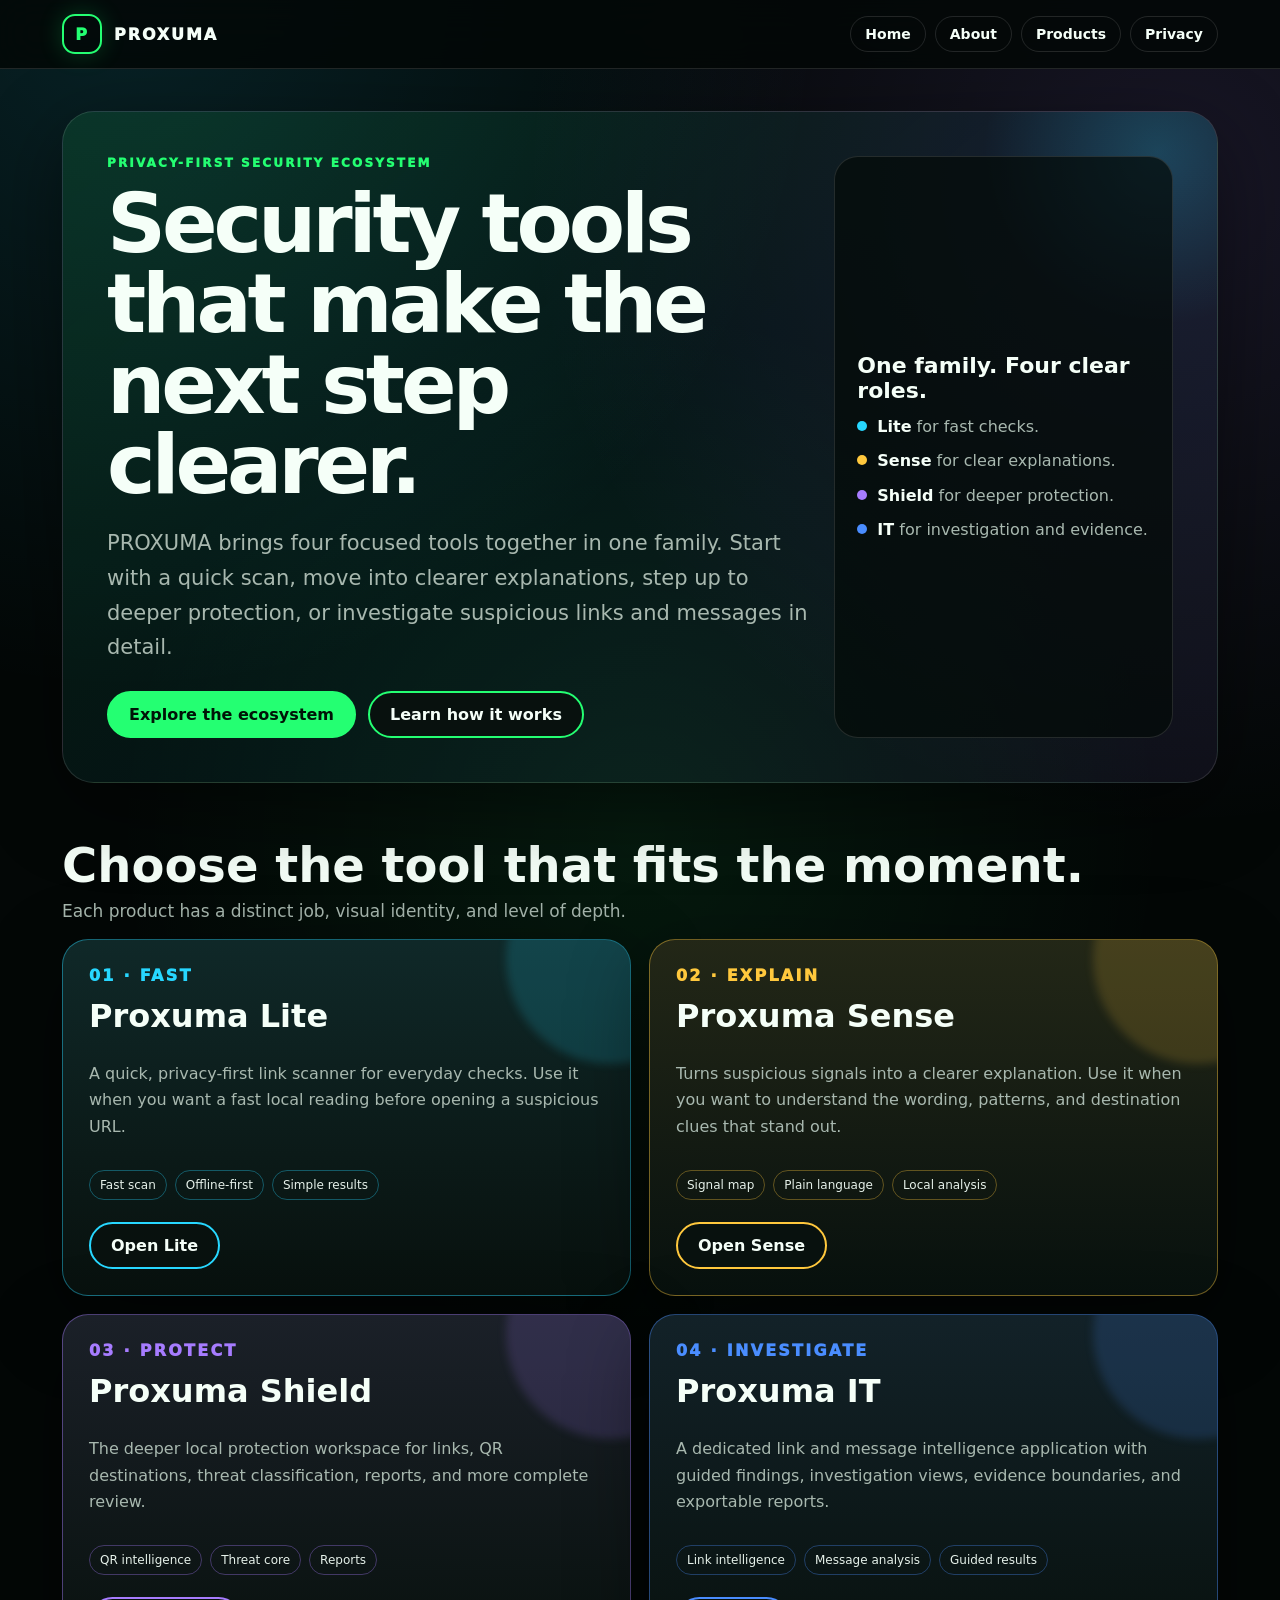
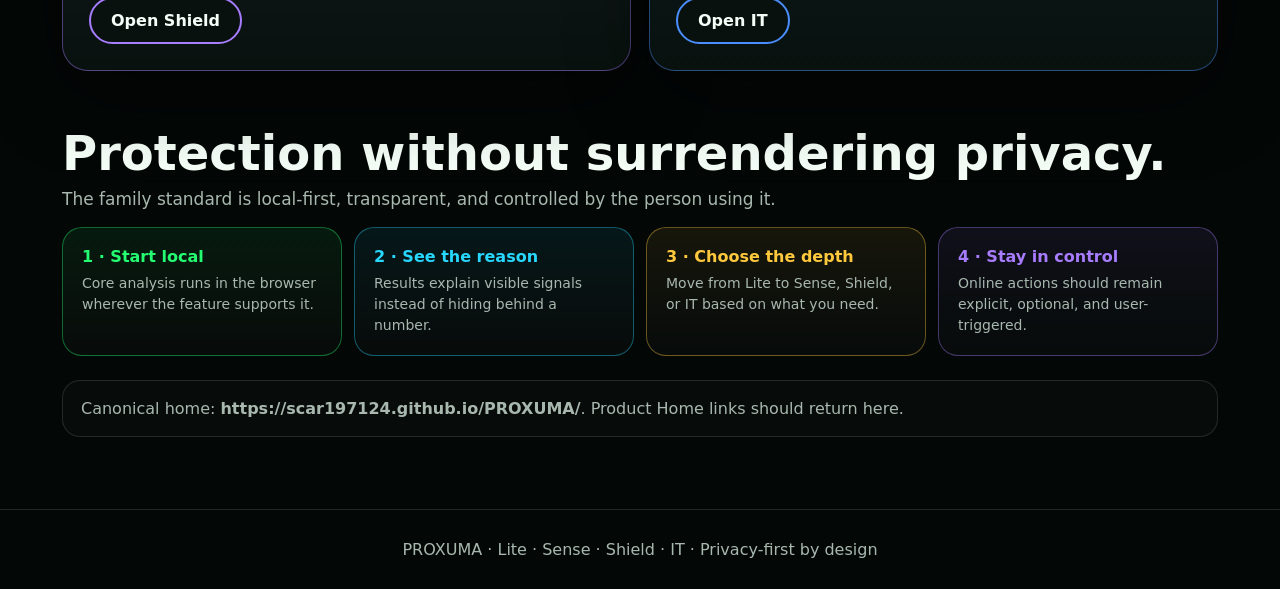
==== commit c3a779b3: "Add files via upload" ====
--- a/index.html
+++ b/index.html
@@ -1,840 +1,62 @@
-<!DOCTYPE html>
-
+<!doctype html>
 <html lang="en">
 <head>
-<meta charset="utf-8"/>
-<meta content="width=device-width, initial-scale=1.0" name="viewport"/>
-<title>Proxuma IT 2.0 RC1 | Stabilized Command Workspace</title>
-<!-- Compatibility markers: Proxuma IT v2.76.0 / Proxuma IT v2.75.0 / Proxuma IT v2.74.0 / Proxuma IT v2.73.0 / Proxuma IT v2.72.1 / Proxuma IT v2.71.0 / Proxuma IT v2.70.1 -->
-<meta content="#070a0d" name="theme-color"/>
-<meta content="dark" name="color-scheme"/>
-<meta content="strict-origin-when-cross-origin" name="referrer"/>
-<meta content="Proxuma IT 2.0 gives users a simpler private workspace to inspect suspicious links, QR payloads, IPs, and messages before they trust them." name="description"/>
-<link rel="canonical" href="https://scar197124.github.io/Proxuma_IT/"/>
-<meta name="robots" content="index,follow,max-image-preview:large"/>
-<meta property="og:type" content="website"/>
-<meta property="og:title" content="Proxuma IT | Offline Link Intelligence Before You Click"/>
-<meta property="og:description" content="Check suspicious links, QR payloads, downloads, and message targets locally before you trust them."/>
-<meta property="og:url" content="https://scar197124.github.io/Proxuma_IT/"/>
-<meta property="og:image" content="https://scar197124.github.io/Proxuma_IT/assets/images/proxuma-it-logo.png"/>
-<meta name="twitter:card" content="summary_large_image"/>
-<link href="assets/css/styles.css" rel="stylesheet"/>
-<link href="assets/css/proxima-it-2.css" rel="stylesheet"/>
-<style id="proxima-stabilize-guard">
-/* Operation Stabilize: the Command Center is the only visible scan entry point. */
-.scanner-engine-bridge,
-.scanner-engine-bridge *,
-.unified-scan-section,
-.primary-qr-tool,
-.optional-tools,
-.visible-scan-examples {
-  display: none !important;
-  visibility: hidden !important;
-  height: 0 !important;
-  min-height: 0 !important;
-  max-height: 0 !important;
-  margin: 0 !important;
-  padding: 0 !important;
-  border: 0 !important;
-  overflow: hidden !important;
-}
-body.proxima-it-2 { min-height: auto !important; }
-body.proxima-it-2 main.page { padding-bottom: 0 !important; margin-bottom: 0 !important; }
-body.proxima-it-2 .ecosystem-return { margin-bottom: 0 !important; }
-body.proxima-it-2 .proxuma-release-stamp { display: none !important; }
+  <meta charset="utf-8">
+  <meta name="viewport" content="width=device-width,initial-scale=1">
+  <title>PROXUMA — Privacy-First Security Ecosystem</title>
+  <meta name="description" content="PROXUMA is a privacy-first security ecosystem featuring Lite, Sense, Shield, and IT for local link, message, QR, and threat analysis.">
+  <meta name="theme-color" content="#07110b">
+  <link rel="canonical" href="https://scar197124.github.io/PROXUMA/">
+  <meta property="og:title" content="PROXUMA — Privacy-First Security Ecosystem">
+  <meta property="og:description" content="Choose the right layer of protection: Lite, Sense, Shield, or IT.">
+  <meta property="og:type" content="website">
+  <meta property="og:url" content="https://scar197124.github.io/PROXUMA/">
+  <style>
+    :root{
+      --bg:#030706;--surface:#08110e;--surface-2:#0d1713;--text:#f5fff8;--muted:#a8b8af;
+      --green:#24ff72;--cyan:#27d7ff;--amber:#ffc83d;--violet:#a77cff;--blue:#4a8dff;
+      --line:rgba(255,255,255,.12);--shadow:0 24px 80px rgba(0,0,0,.45)
+    }
+    *{box-sizing:border-box}html{scroll-behavior:smooth}body{margin:0;min-height:100vh;color:var(--text);font-family:Inter,system-ui,-apple-system,BlinkMacSystemFont,"Segoe UI",sans-serif;background:
+      radial-gradient(circle at 10% 0%,rgba(39,215,255,.13),transparent 28%),
+      radial-gradient(circle at 92% 8%,rgba(167,124,255,.13),transparent 28%),
+      radial-gradient(circle at 50% 38%,rgba(36,255,114,.08),transparent 35%),
+      var(--bg)}
+    a{color:inherit}header{position:sticky;top:0;z-index:20;background:rgba(3,7,6,.86);backdrop-filter:blur(18px);border-bottom:1px solid var(--line)}
+    .nav{max-width:1200px;margin:auto;padding:14px 22px;display:flex;align-items:center;justify-content:space-between;gap:18px}
+    .brand{display:flex;align-items:center;gap:12px;text-decoration:none;font-weight:950;letter-spacing:.12em}.mark{width:40px;height:40px;border:2px solid var(--green);border-radius:13px;display:grid;place-items:center;box-shadow:0 0 24px rgba(36,255,114,.2)}.mark:before{content:"P";color:var(--green)}
+    .links{display:flex;gap:9px;flex-wrap:wrap}.links a{padding:9px 14px;border:1px solid var(--line);border-radius:999px;text-decoration:none;font-size:14px;font-weight:800}.links a:hover,.links a:focus-visible{border-color:var(--green);box-shadow:0 0 18px rgba(36,255,114,.18);outline:none}
+    main{max-width:1200px;margin:auto;padding:42px 22px 72px}.hero{display:grid;grid-template-columns:minmax(0,1.35fr) minmax(280px,.65fr);gap:24px;align-items:stretch;border:1px solid var(--line);border-radius:32px;padding:44px;background:linear-gradient(140deg,rgba(36,255,114,.11),rgba(39,215,255,.06),rgba(167,124,255,.07));box-shadow:var(--shadow);overflow:hidden;position:relative}
+    .hero:after{content:"";position:absolute;width:360px;height:360px;border-radius:50%;right:-120px;top:-140px;background:radial-gradient(circle,rgba(39,215,255,.2),transparent 68%)}
+    .hero-copy,.hero-panel{position:relative;z-index:1}.kicker{color:var(--green);font-size:12px;font-weight:950;letter-spacing:.18em;text-transform:uppercase}.hero h1{font-size:clamp(44px,7vw,82px);line-height:.98;letter-spacing:-.05em;margin:14px 0 18px;max-width:860px}.hero p{font-size:clamp(17px,2vw,21px);line-height:1.65;color:var(--muted);max-width:760px}.hero-actions{display:flex;gap:12px;flex-wrap:wrap;margin-top:26px}.button{display:inline-flex;align-items:center;justify-content:center;text-decoration:none;border:2px solid var(--green);border-radius:999px;padding:12px 20px;font-weight:900;background:#08110e;transition:.18s ease}.button.primary{background:var(--green);color:#001407}.button:hover{transform:translateY(-2px);box-shadow:0 0 24px rgba(36,255,114,.2)}
+    .hero-panel{border:1px solid var(--line);border-radius:24px;padding:22px;background:rgba(4,10,8,.7);display:flex;flex-direction:column;justify-content:center}.hero-panel h2{margin:0 0 12px;font-size:22px}.hero-panel ul{list-style:none;padding:0;margin:0;display:grid;gap:11px}.hero-panel li{display:flex;gap:10px;color:var(--muted);line-height:1.45}.hero-panel b{color:var(--text)}.dot{width:10px;height:10px;border-radius:50%;margin-top:6px;flex:0 0 auto}
+    .section-head{margin:54px 0 18px}.section-head h2{font-size:clamp(30px,4vw,48px);margin:0 0 8px}.section-head p{margin:0;color:var(--muted);font-size:17px}
+    .grid{display:grid;grid-template-columns:repeat(2,minmax(0,1fr));gap:18px}.card{--accent:var(--green);position:relative;overflow:hidden;border:1px solid color-mix(in srgb,var(--accent) 42%,transparent);border-radius:26px;padding:26px;background:linear-gradient(180deg,color-mix(in srgb,var(--accent) 9%,var(--surface-2)),var(--surface));box-shadow:var(--shadow);display:flex;flex-direction:column;min-height:310px;transition:.2s ease}.card:hover{transform:translateY(-3px);box-shadow:0 26px 90px rgba(0,0,0,.5),0 0 28px color-mix(in srgb,var(--accent) 18%,transparent)}.card:after{content:"";position:absolute;width:210px;height:210px;border-radius:50%;right:-86px;top:-86px;background:color-mix(in srgb,var(--accent) 16%,transparent);filter:blur(4px)}
+    .card.lite{--accent:var(--cyan)}.card.sense{--accent:var(--amber)}.card.shield{--accent:var(--violet)}.card.it{--accent:var(--blue)}
+    .num{color:var(--accent);font-weight:950;letter-spacing:.14em}.card h3{font-size:32px;margin:12px 0 10px}.card p{color:var(--muted);line-height:1.65;flex:1;position:relative;z-index:1}.meta{display:flex;gap:8px;flex-wrap:wrap;margin:14px 0 22px}.meta span{font-size:12px;border:1px solid color-mix(in srgb,var(--accent) 34%,transparent);border-radius:999px;padding:7px 10px;color:#e6f1ea}.card .button{align-self:flex-start;border-color:var(--accent);position:relative;z-index:2}.card .button:hover{box-shadow:0 0 24px color-mix(in srgb,var(--accent) 23%,transparent)}
+    .path{display:grid;grid-template-columns:repeat(4,1fr);gap:12px}.step{--accent:var(--green);border:1px solid color-mix(in srgb,var(--accent) 38%,transparent);border-radius:20px;padding:19px;background:linear-gradient(180deg,color-mix(in srgb,var(--accent) 8%,transparent),rgba(255,255,255,.02))}.step:nth-child(2){--accent:var(--cyan)}.step:nth-child(3){--accent:var(--amber)}.step:nth-child(4){--accent:var(--violet)}.step b{display:block;color:var(--accent);margin-bottom:7px}.step span{color:var(--muted);font-size:14px;line-height:1.5}.status{margin-top:24px;border:1px solid var(--line);border-radius:18px;padding:18px;color:var(--muted);background:rgba(255,255,255,.02)}footer{border-top:1px solid var(--line);padding:30px 22px;text-align:center;color:var(--muted)}
+    @media(max-width:820px){header{position:relative}.nav{flex-direction:column}.links{justify-content:center}.hero{grid-template-columns:1fr;padding:30px 22px}.grid,.path{grid-template-columns:1fr}.card{min-height:unset}}
+  </style>
+</head>
+<body>
+<header><div class="nav"><a class="brand" href="index.html" aria-label="PROXUMA ecosystem home"><span class="mark" aria-hidden="true"></span><span>PROXUMA</span></a><nav class="links" aria-label="Primary navigation"><a href="index.html">Home</a><a href="about.html">About</a><a href="#products">Products</a><a href="#privacy">Privacy</a></nav></div></header>
+<main>
+  <section class="hero">
+    <div class="hero-copy"><div class="kicker">Privacy-first security ecosystem</div><h1>Security tools that make the next step clearer.</h1><p>PROXUMA brings four focused tools together in one family. Start with a quick scan, move into clearer explanations, step up to deeper protection, or investigate suspicious links and messages in detail.</p><div class="hero-actions"><a class="button primary" href="#products">Explore the ecosystem</a><a class="button" href="about.html">Learn how it works</a></div></div>
+    <aside class="hero-panel"><h2>One family. Four clear roles.</h2><ul><li><span class="dot" style="background:var(--cyan)"></span><span><b>Lite</b> for fast checks.</span></li><li><span class="dot" style="background:var(--amber)"></span><span><b>Sense</b> for clear explanations.</span></li><li><span class="dot" style="background:var(--violet)"></span><span><b>Shield</b> for deeper protection.</span></li><li><span class="dot" style="background:var(--blue)"></span><span><b>IT</b> for investigation and evidence.</span></li></ul></aside>
+  </section>
 
-/* RC1 guard: footer is the endpoint, legacy/optional scan controls stay out of the visual UI. */
-body.proxima-it-2 { min-height: 0 !important; }
-body.proxima-it-2 .page > *:last-child { margin-bottom: 0 !important; }
-body.proxima-it-2 #scan .scanner-engine-bridge { position: absolute !important; width: 0 !important; height: 0 !important; opacity: 0 !important; pointer-events: none !important; }
-</style>
-<meta content="v3.52.2-proxima-it-2-rc1" name="proxuma-build"/>
-</head>
-<body class="simple-ui product-simplified proxima-it-2">
-<noscript><div class="noscript-notice" role="alert">Proxuma IT needs JavaScript to run its local scanner. No scan data is uploaded.</div></noscript>
-<a class="skip-link" href="#main-content">Skip to scanner</a>
-<div aria-hidden="true" class="ambient-grid"></div>
-<header class="site-header compact-site-header">
-<a aria-label="Return to the main PROXUMA homepage" class="compact-brand" href="https://scar197124.github.io/PROXUMA/index.html?v=20260624">
-<span aria-hidden="true" class="compact-brand-mark"></span>
-<span class="compact-brand-copy"><strong>Proxuma IT</strong><small>Simple private scanner</small></span>
-</a>
-<nav aria-label="Primary navigation" class="compact-nav">
-<a href="#main-content">Home</a>
-<a href="#workspace">Workspace</a>
-<a href="#command-center">Scan</a>
-<a href="#report">Result</a>
-<a href="#workflow">Review</a>
-</nav>
-<span aria-label="Local preview, private by default" class="compact-header-status compact-trust-status">Private by default</span>
-</header>
-<main class="page" id="main-content" tabindex="-1">
-<section class="hero hero-framed compact-centered-hero" aria-labelledby="hero-title">
-<div class="hero-frame-inner">
-<p class="eyebrow hero-product-mark">Proxuma IT 2.0</p>
-<h1 id="hero-title">Your private security workspace.</h1>
-<p class="lead">Scan links, QR payloads, IPs, and suspicious messages from one focused workspace.</p>
-<div class="hero-action-row">
-<a class="hero-scan-cta" href="#scan">Start Scan</a>
-<span class="hero-privacy-note">Local-first · No account required</span>
-</div>
-<div aria-label="Core promises" class="proof-row">
-<span class="proof-pill proof-local pill-status">Local analysis</span>
-<span class="proof-pill proof-balanced pill-status">Guided result</span>
-<span class="proof-pill proof-consent pill-status">Simple next step</span>
-</div>
-</div>
-</section>
-<!-- Compatibility text retained for regression continuity:
-      Camera QR scanning is optional and browser-dependent.
-      No telemetry
-      No hidden lookups
-      Paste a URL, IP, QR payload, message, or text snippet
-      One input handles links, domains, IPs, decoded QR text, copied SMS/email content, and raw suspicious snippets.
-    -->
-<!-- Compatibility marker for v2.89.0 label test: Scan Center · Scan Report · Deep Analysis · Case File -->
-<!-- Compatibility marker for v2.77.6 test: <section id="explain" class="explain-page card" -->
-<section aria-label="Explain Proxuma IT cards" class="explain-page card collapsible-card" data-collapse-key="proxuma-it-explain-guide-collapsed-v1" data-default-collapsed="true" id="explain">
-<div class="section-head explain-head collapsible-card-head">
-<div>
-<p class="eyebrow">App Guide</p>
-<h2>Card-by-card help</h2>
-<p class="subtle">A short map of the main workspace. Open only when you need orientation.</p>
-<p class="collapsed-hint">Guide hidden to keep the scanner clean.</p>
-</div>
-<button aria-controls="explainGuideBody" aria-expanded="true" class="collapse-toggle unified-control-button" data-collapsed-label="Open" data-expanded-label="Close" type="button">
-<span aria-hidden="true" class="toggle-dot"></span>
-<span class="toggle-copy">Close</span>
-<small>Guide Controls</small>
-</button>
-</div>
-<div class="collapsible-card-body" id="explainGuideBody">
-<div class="explain-grid compact-guide-grid">
-<article class="explain-card">
-<span class="card-kicker">1</span>
-<h3>Scan</h3>
-<p>Paste a link, message, QR result, or copied email text, then choose Analyze.</p>
-</article>
-<article class="explain-card">
-<span class="card-kicker">2</span>
-<h3>Review</h3>
-<p>Read the result first, then use Scan Details or Investigation only when more context is needed.</p>
-</article>
-<article class="explain-card">
-<span class="card-kicker">3</span>
-<h3>Save or export</h3>
-<p>Use Review &amp; Trust to track status, preserve a session, explain the result, or export a report.</p>
-</article>
-</div>
-</div>
-</section>
-<section aria-labelledby="workspaceTitle" class="workspace-command-deck card" id="workspace">
-<div class="workspace-command-copy">
-<p class="eyebrow">Workspace</p>
-<h2 id="workspaceTitle">Start with one action, then review only what matters.</h2>
-<p class="subtle">Proxima IT now follows a simple flow: scan the target, read the guided result, then open deeper evidence only when needed.</p>
-</div>
-<div aria-label="Workspace flow" class="workspace-flow-rail">
-<a class="workspace-flow-step active" href="#scan"><span>01</span><strong>Scan</strong><small>Paste the suspicious target</small></a>
-<a class="workspace-flow-step" href="#report"><span>02</span><strong>Result</strong><small>Read the verdict and next step</small></a>
-<a class="workspace-flow-step" href="#scan-detail-workspace"><span>03</span><strong>Evidence</strong><small>Open details only if needed</small></a>
-<a class="workspace-flow-step" href="#workflow"><span>04</span><strong>Act</strong><small>Save, explain, or export</small></a>
-</div>
-</section>
+  <section id="products"><div class="section-head"><h2>Choose the tool that fits the moment.</h2><p>Each product has a distinct job, visual identity, and level of depth.</p></div><div class="grid">
+    <article class="card lite"><div class="num">01 · FAST</div><h3>Proxuma Lite</h3><p>A quick, privacy-first link scanner for everyday checks. Use it when you want a fast local reading before opening a suspicious URL.</p><div class="meta"><span>Fast scan</span><span>Offline-first</span><span>Simple results</span></div><a class="button" href="lite/index.html">Open Lite</a></article>
+    <article class="card sense"><div class="num">02 · EXPLAIN</div><h3>Proxuma Sense</h3><p>Turns suspicious signals into a clearer explanation. Use it when you want to understand the wording, patterns, and destination clues that stand out.</p><div class="meta"><span>Signal map</span><span>Plain language</span><span>Local analysis</span></div><a class="button" href="sense/index.html">Open Sense</a></article>
+    <article class="card shield"><div class="num">03 · PROTECT</div><h3>Proxuma Shield</h3><p>The deeper local protection workspace for links, QR destinations, threat classification, reports, and more complete review.</p><div class="meta"><span>QR intelligence</span><span>Threat core</span><span>Reports</span></div><a class="button" href="shield/index.html">Open Shield</a></article>
+    <article class="card it"><div class="num">04 · INVESTIGATE</div><h3>Proxuma IT</h3><p>A dedicated link and message intelligence application with guided findings, investigation views, evidence boundaries, and exportable reports.</p><div class="meta"><span>Link intelligence</span><span>Message analysis</span><span>Guided results</span></div><a class="button" href="https://scar197124.github.io/Proxuma_IT/">Open IT</a></article>
+  </div></section>
 
-<section aria-labelledby="commandCenterTitle" class="command-center-panel card" id="command-center">
-  <article class="command-center-main">
-    <div class="command-center-title">
-      <div>
-        <p class="eyebrow">Command Center</p>
-        <h2 id="commandCenterTitle">Tell Proxima IT what to inspect.</h2>
-        <p class="subtle">Use one command box to start the scanner or load a safe testing example. Later review actions appear only after the scan flow needs them.</p>
-      </div>
-      <span class="command-center-status" id="commandStatus">Ready</span>
-    </div>
-    <div class="command-center-input-row">
-      <input autocomplete="off" id="commandInput" placeholder="Example: scan https://example.com/login or review current findings" spellcheck="false" type="text"/>
-      <button id="commandRunButton" type="button"><span>Run Command</span><small>Workspace</small></button>
-    </div>
-    <div class="command-example-block" aria-labelledby="commandExamplesTitle">
-      <div class="command-example-head">
-        <strong id="commandExamplesTitle">Try an example</strong>
-        <span>Use these to test the local engine quickly.</span>
-      </div>
-      <div aria-label="Grouped example scan commands" class="command-example-groups">
-        <div class="command-example-group">
-          <span>Trusted baseline</span>
-          <button class="command-chip" data-command="scan https://www.rbcroyalbank.com/" type="button">Trusted bank sample</button>
-        </div>
-        <div class="command-example-group">
-          <span>Login risk</span>
-          <button class="command-chip" data-command="scan https://secure-l0gin-rbc.verify-account.example/login" type="button">Risky login sample</button>
-        </div>
-        <div class="command-example-group">
-          <span>Lookalike domain</span>
-          <button class="command-chip" data-command="scan https://www.rbcr0yalbank.com/" type="button">Lookalike domain</button>
-        </div>
-        <div class="command-example-group">
-          <span>Unsafe payload</span>
-          <button class="command-chip" data-command="scan javascript:alert(1)" type="button">Script payload</button>
-        </div>
-      </div>
-    </div>
-    <p class="command-helper" id="commandHelper">Commands stay local. Examples start scans; review, evidence, and report actions appear later in the workflow when they are needed.</p>
-  </article>
-  <aside class="command-center-activity" aria-labelledby="activityTitle">
-    <p class="eyebrow">Live Activity</p>
-    <h3 id="activityTitle">Workspace feed</h3>
-    <ul class="activity-feed" id="activityFeed" aria-live="polite">
-      <li><time>Now</time><span>Command Center ready.</span></li>
-    </ul>
-    <div class="command-next-action command-next-note" aria-live="polite">
-      <strong>Next action appears after scan.</strong>
-      <span>Review, evidence, and report controls stay in the Focus workflow so the Command Center remains clean.</span>
-    </div>
-  </aside>
-</section>
-<section aria-label="Proxuma unified workspace" class="unified-workspace card">
-<div class="workspace-shell-head">
-  <div><p class="eyebrow">Active Workspace</p><h2>Link Intelligence</h2></div>
-  <span class="workspace-mode-pill">Local-first scan engine</span>
-</div>
-<section class="workbench unified-stack" id="scan">
-<div aria-hidden="true" class="scanner-engine-bridge" hidden style="display:none!important;height:0!important;overflow:hidden!important;visibility:hidden!important;">
-<input autocomplete="off" id="targetInput" spellcheck="false" style="display:none!important;" tabindex="-1" type="text"/>
-<button id="scanButton" style="display:none!important;" tabindex="-1" type="button">Analyze</button>
-<span aria-live="polite" id="detectedInputType" style="display:none!important;">Detected: waiting for input</span>
-</div>
-<article aria-live="polite" class="report-panel card unified-section unified-report-section" id="report">
-<div class="report-top">
-<div>
-<p class="eyebrow">Step 2 · Result</p>
-<h2 id="riskLabel">Ready to scan</h2>
-</div>
-<div class="score-ring">
-<span id="scoreValue">--</span>
-<small>risk score</small>
-</div>
-</div>
-<p class="report-summary" id="summaryText">Enter a target to see the risk level, evidence, and safest next step.</p>
-<div aria-label="Intel heat bar" class="heat-zone">
-<div class="heat-meta">
-<span>Risk Heat</span>
-<strong id="heatLabel">Standby</strong>
-</div>
-<div aria-valuemax="100" aria-valuemin="0" aria-valuenow="0" class="heat-bar" role="meter">
-<span id="heatFill"></span>
-</div>
-</div>
-<div aria-label="Compact report snapshot" class="report-snapshot-card">
-<div class="snapshot-next-step">
-<small>Next Step</small>
-<strong id="nextStep">Scan first</strong>
-</div>
-<div aria-label="Report quick facts" class="snapshot-grid">
-<div>
-<small>Signals</small>
-<strong id="signalCount">0</strong>
-</div>
-<div>
-<small>Input</small>
-<strong id="inputTypeLabel">Standby</strong>
-</div>
-<div>
-<small>Trigger</small>
-<strong id="primaryTrigger">Waiting</strong>
-</div>
-<div>
-<small>Time</small>
-<strong id="reportTimestamp">Not scanned</strong>
-</div>
-</div>
-</div>
-
-<section class="operation-flow-panel" aria-labelledby="operationFlowTitle">
-  <div class="operation-flow-head">
-    <div>
-      <p class="eyebrow">Operation Flow</p>
-      <h3 id="operationFlowTitle">Scan journey</h3>
-    </div>
-    <span class="flow-state-pill" id="flowStatePill">Waiting for scan</span>
-  </div>
-  <div class="flow-journey" aria-label="Current scan journey">
-    <span class="flow-node active" data-flow-node="command">Command</span>
-    <span class="flow-node" data-flow-node="scan">Scan</span>
-    <span class="flow-node" data-flow-node="result">Result</span>
-    <span class="flow-node" data-flow-node="evidence">Evidence</span>
-    <span class="flow-node" data-flow-node="action">Action</span>
-  </div>
-  <div class="flow-result-summary" aria-label="Scan result summary">
-    <article>
-      <small>Risk</small>
-      <strong id="flowRiskLevel">Ready</strong>
-    </article>
-    <article>
-      <small>Score</small>
-      <strong id="flowRiskScore">--</strong>
-    </article>
-    <article>
-      <small>Signals</small>
-      <strong id="flowSignalCount">0</strong>
-    </article>
-    <article>
-      <small>Next</small>
-      <strong id="flowNextShort">Scan first</strong>
-    </article>
-  </div>
-  <div class="flow-recommended-action">
-    <span>Recommended next action</span>
-    <strong id="flowRecommendedText">Paste a target and run a local scan.</strong>
-    <div class="flow-action-row">
-      <button class="ghost-button" id="flowReviewButton" type="button">Review Result</button>
-      <button class="ghost-button" id="flowEvidenceButton" type="button">Open Evidence</button>
-      <button class="ghost-button" id="flowExportButton" type="button">Report Actions</button>
-    </div>
-  </div>
-</section>
-<section class="operation-focus-panel" aria-labelledby="operationFocusTitle" id="operation-focus">
-  <div class="operation-focus-head">
-    <div>
-      <p class="eyebrow">Operation Focus</p>
-      <h3 id="operationFocusTitle">Finish the scan with clarity</h3>
-      <p class="subtle">A compact decision layer that turns each scan into a result, evidence review, and report action without adding another crowded screen.</p>
-    </div>
-    <span class="focus-readiness-pill" id="focusReadinessPill">Awaiting scan</span>
-  </div>
-  <div class="focus-grid" aria-label="Focused scan follow-up">
-    <article class="focus-card primary">
-      <span>1</span>
-      <strong>Result Summary</strong>
-      <p id="focusResultText">Run a scan to see the current risk level, score, and signal count in one place.</p>
-    </article>
-    <article class="focus-card">
-      <span>2</span>
-      <strong>Evidence Panel</strong>
-      <p id="focusEvidenceText">Open supporting evidence only when the user needs the reason behind the verdict.</p>
-    </article>
-    <article class="focus-card">
-      <span>3</span>
-      <strong>Report Center</strong>
-      <p id="focusReportText">Move from findings to exportable guidance when the review is ready.</p>
-    </article>
-  </div>
-  <div class="focus-next-action" aria-live="polite">
-    <span>Recommended next action</span>
-    <strong id="focusNextActionText">Paste a target and run the local scan.</strong>
-    <div class="focus-action-row">
-      <button class="ghost-button" id="focusReviewButton" type="button">Review Result</button>
-      <button class="ghost-button" id="focusEvidenceButton" type="button">Open Evidence</button>
-      <button class="ghost-button" id="focusReportButton" type="button">Open Report Tools</button>
-    </div>
-  </div>
-</section>
-<section class="guided-result-card" aria-labelledby="guidedResultTitle" id="guidedResultSummary">
-  <div class="guided-result-heading">
-    <div>
-      <p class="eyebrow">Guided Result</p>
-      <h3 id="guidedResultTitle">What this scan means</h3>
-    </div>
-    <span class="guided-confidence-badge" id="guidedConfidenceBadge">Confidence: waiting</span>
-  </div>
-  <p class="guided-result-lead" id="guidedResultLead">Run a scan to receive a plain-language result and one recommended next action.</p>
-  <div class="guided-boundary-grid">
-    <article class="guided-boundary observed">
-      <span>Observed</span>
-      <strong id="guidedObservedTitle">No local evidence yet</strong>
-      <p id="guidedObservedText">Proxuma will list evidence directly visible to the local scanner.</p>
-    </article>
-    <article class="guided-boundary unverified">
-      <span>Not verified</span>
-      <strong>External ownership and reputation</strong>
-      <p id="guidedUnverifiedText">Domain ownership, live reputation, redirects, and certificates are not checked unless you separately choose an available online tool.</p>
-    </article>
-  </div>
-  <div class="guided-next-action">
-    <span>Recommended next action</span>
-    <strong id="guidedNextAction">Scan first</strong>
-  </div>
-  <details class="guided-evidence-details">
-    <summary>Review supporting evidence</summary>
-    <ul id="guidedEvidenceList"><li>Evidence will appear after a scan.</li></ul>
-  </details>
-</section>
-<details class="simple-disclosure report-details-disclosure unified-control-section">
-<summary aria-label="Toggle More Report Details">
-<span><strong>More report details</strong><small>Link anatomy, report views, copying, and evidence export</small></span>
-<span aria-hidden="true" class="disclosure-action unified-disclosure-toggle unified-control-button"><span aria-hidden="true" class="toggle-dot"></span><span class="toggle-copy">Open</span></span>
-</summary>
-<div class="simple-disclosure-body">
-<div aria-label="Link anatomy breakdown" class="link-anatomy-card">
-<div class="link-anatomy-head">
-<div>
-<small>Link Anatomy</small>
-<strong id="anatomyStatus">Waiting for input</strong>
-</div>
-<span class="anatomy-badge">Structure view</span>
-</div>
-<div class="link-anatomy-grid">
-<div class="anatomy-row"><span>Protocol</span><strong id="anatomyProtocol">—</strong></div>
-<div class="anatomy-row"><span>Host</span><strong id="anatomyHost">—</strong></div>
-<div class="anatomy-row"><span>Root Domain</span><strong id="anatomyRoot">—</strong></div>
-<div class="anatomy-row anatomy-detail-row anatomy-path-row" data-anatomy-field="path"><span>Path</span><strong id="anatomyPath">—</strong></div>
-<div class="anatomy-row anatomy-detail-row anatomy-query-row" data-anatomy-field="query"><span>Query</span><strong id="anatomyQuery">—</strong></div>
-<div class="anatomy-row anatomy-detail-row anatomy-token-row" data-anatomy-field="tokens"><span>Risk Tokens</span><strong id="anatomyTokens">—</strong></div>
-</div>
-<p class="quiet-note" id="anatomyNote">Proxuma will break the target into readable parts after a scan.</p>
-</div>
-<div aria-label="Report view and copy actions" class="report-tools">
-<div aria-label="Report view selector" class="audience-switch report-meta-card">
-<small>Report View</small>
-<button aria-pressed="true" class="audience-toggle active" id="userViewButton" type="button">Standard View</button>
-<details class="compact-advanced-disclosure">
-<summary>Advanced analysis</summary>
-<button aria-pressed="false" class="audience-toggle" id="analystViewButton" type="button">Open Analyst View</button>
-</details>
-<strong id="activeAudienceMode">User View</strong>
-<p class="quiet-note" id="reportDepthNote">Plain-language verdict and next move first.</p>
-</div>
-<div aria-label="Report actions" class="report-copy-actions simple-case-controls focused-report-actions">
-<button class="ghost-button compact-copy primary-copy" id="copySummaryButton" type="button">Copy Summary</button>
-<details class="advanced-evidence-tools export-menu">
-<summary>Export</summary>
-<div class="advanced-evidence-actions">
-<button class="ghost-button compact-copy" id="copyReportButton" type="button">Copy Full Report</button>
-<button class="ghost-button compact-copy" id="explainVerdictButton" type="button">Verdict Summary</button>
-<button class="ghost-button compact-copy" id="copyCasePacketButton" type="button">Copy Case Packet</button>
-<button class="ghost-button compact-copy" id="downloadCaseTextButton" type="button">Download TXT</button>
-<button class="ghost-button compact-copy" id="downloadCasePacketButton" type="button">Download JSON</button>
-</div>
-<p class="quiet-note">Choose a readable report, case packet, or structured evidence file.</p>
-</details>
-</div>
-<p aria-live="polite" class="copy-status" id="copyStatus">Run a scan, then copy the summary or open Export for more formats.</p>
-</div>
-</div>
-</details>
-<div aria-label="Action guidance drawer" class="action-guidance guidance-drawer">
-<div aria-label="Choose guidance detail" class="guidance-switch" role="tablist">
-<button aria-controls="guidanceNextPanel" aria-selected="true" class="guidance-tab guidance-tab-next active" data-guidance-target="guidanceNextPanel" id="guidanceNextTab" role="tab" type="button">Next Move</button>
-<button aria-controls="guidanceWhyPanel" aria-selected="false" class="guidance-tab guidance-tab-why" data-guidance-target="guidanceWhyPanel" id="guidanceWhyTab" role="tab" type="button">Why This Matters</button>
-<button aria-controls="guidanceSafetyPanel" aria-selected="false" class="guidance-tab guidance-tab-safety" data-guidance-target="guidanceSafetyPanel" id="guidanceSafetyTab" role="tab" type="button">Safety Reminder</button>
-</div>
-<div aria-labelledby="guidanceNextTab" class="guidance-card guidance-panel guidance-next active" id="guidanceNextPanel" role="tabpanel">
-<span class="card-kicker">Next Move</span>
-<strong id="actionTitle">Scan first</strong>
-<p id="actionText">Run a local scan to receive a clear next step.</p>
-</div>
-<div aria-labelledby="guidanceWhyTab" class="guidance-card guidance-panel guidance-why" hidden="" id="guidanceWhyPanel" role="tabpanel">
-<span class="card-kicker">Why This Matters</span>
-<strong id="whyMatterTitle">Pattern lesson</strong>
-<p id="whyMatterText">Proxuma will explain the strongest warning sign in plain language.</p>
-</div>
-<div aria-labelledby="guidanceSafetyTab" class="guidance-card guidance-panel guidance-reminder" hidden="" id="guidanceSafetyPanel" role="tabpanel">
-<span class="card-kicker">Safety Reminder</span>
-<strong id="safetyTitle">Stay aware</strong>
-<p id="safetyText">Never enter passwords, banking details, or verification codes unless you are certain you are on the official site.</p>
-</div>
-</div>
-<section aria-labelledby="scanDetailSelectorTitle" class="scan-details-workspace card" id="scan-detail-workspace">
-<div class="scan-details-header" id="scan-detail-controls">
-<div class="panel-selector-copy">
-<p class="eyebrow">Step 3 · Scan Details</p>
-<h2 id="scanDetailSelectorTitle">Choose the detail view</h2>
-</div>
-<div class="grouped-panel-selector" data-panel-group="scan-details">
-<button aria-expanded="false" aria-haspopup="menu" class="grouped-selector-trigger unified-control-button" type="button">
-<span aria-hidden="true" class="toggle-dot"></span>
-<span class="grouped-selector-label">Scan Metrics</span>
-<span aria-hidden="true" class="selector-chevron">▾</span>
-</button>
-<div class="grouped-selector-menu" hidden="" role="menu">
-<button aria-checked="true" data-target-panel="scanMetricsPanel" role="menuitemradio" type="button">Scan Metrics</button>
-<button aria-checked="false" data-target-panel="supportingEvidencePanel" role="menuitemradio" type="button">Supporting Evidence</button>
-</div>
-</div>
-</div>
-<div class="grouped-panel-managed scan-details-view" data-panel-group="scan-details" id="scanMetricsPanel">
-<div aria-label="Scan metrics content" class="grouped-panel-scroll-body" role="region" tabindex="0">
-<div class="memory-strip scan-metrics-list">
-<span><b>Signal Mix:</b> <span class="severity-breakdown" id="severityMix"><em class="sev-high">0 high</em><em class="sev-medium">0 medium</em><em class="sev-low">0 low</em></span></span>
-<span><b>Evidence Strength:</b> <span id="evidenceStrength">Waiting</span></span>
-<span><b>Last Scan:</b> <span id="scanMemory">No previous scan</span></span>
-</div>
-</div>
-</div>
-<div class="grouped-panel-managed scan-details-view" data-panel-group="scan-details" hidden="" id="supportingEvidencePanel">
-<div aria-label="Supporting evidence content" class="grouped-panel-scroll-body" role="region" tabindex="0">
-<section aria-label="Core intelligence cards" class="intelligence-grid evidence-list">
-<article class="intel-card intel-identity">
-<span class="card-kicker">01 · Identity</span>
-<h3>True Target</h3>
-<strong id="trueTarget">Waiting</strong>
-<p><b>Root domain:</b> <span id="rootDomain">Waiting</span></p>
-<p class="muted" id="rootDomainNote">The root is the part attackers try to hide.</p>
-</article>
-<article class="intel-card intel-confidence">
-<span class="card-kicker">02 · Confidence</span>
-<h3>Local Read</h3>
-<strong id="confidenceLabel">Not measured</strong>
-<p id="confidenceNote">Confidence improves when the target structure is readable.</p>
-<p><b>Confidence brief:</b> <span id="confidenceBrief">Waiting</span></p>
-</article>
-<article class="intel-card intel-behavior">
-<span class="card-kicker">03 · Behavior + Intent</span>
-<h3>What stood out</h3>
-<strong id="whyScore">Waiting for local evidence.</strong>
-<p><b>Lane:</b> <span id="laneQuality">Standby</span></p>
-</article>
-<article class="intel-card intel-online">
-<span class="card-kicker">04 · Online Expansion</span>
-<h3>Age, Reputation, Certificate</h3>
-<strong id="scanMode">Offline-first</strong>
-<p id="scanModeNote">This front surface stays honest: full domain age, live certificate details, and reputation checks appear only when the optional online layer is enabled by the user.</p>
-<p class="muted">Current build shows only what the local engine can truly support.</p>
-</article>
-</section>
-</div>
-</div>
-</section>
-<section class="investigation-workspace" id="investigation-workspace">
-<section aria-labelledby="investigationSelectorTitle" class="panel-selector-card" id="investigation-controls">
-<div class="panel-selector-copy">
-<p class="eyebrow">Step 4 · Investigation</p>
-<h2 id="investigationSelectorTitle">Choose the investigation view</h2>
-<p class="investigation-helper">Move between the full analysis workspace and the saved local case record.</p>
-</div>
-<div class="grouped-panel-selector" data-panel-group="investigation">
-<button aria-expanded="false" aria-haspopup="menu" class="grouped-selector-trigger unified-control-button" type="button">
-<span aria-hidden="true" class="toggle-dot"></span>
-<span class="grouped-selector-label">Deep Analysis</span>
-<span aria-hidden="true" class="selector-chevron">▾</span>
-</button>
-<div class="grouped-selector-menu" hidden="" role="menu">
-<button aria-checked="true" data-target-panel="details" role="menuitemradio" type="button">Deep Analysis</button>
-<button aria-checked="false" data-target-panel="casefile" role="menuitemradio" type="button">Case File</button>
-</div>
-</div>
-</section>
-<div class="investigation-summary" id="investigation-summary" aria-live="polite">
-  <div class="investigation-summary-item">
-    <span>Risk score</span>
-    <strong id="investigationSummaryScore">--</strong>
-  </div>
-  <div class="investigation-summary-item">
-    <span>Confidence</span>
-    <strong id="investigationSummaryConfidence">Not measured</strong>
-  </div>
-  <div class="investigation-summary-item investigation-summary-wide">
-    <span>Main concern</span>
-    <strong id="investigationSummaryConcern">Run a scan to identify the main concern.</strong>
-  </div>
-  <div class="investigation-summary-item investigation-summary-wide">
-    <span>Recommended action</span>
-    <strong id="investigationSummaryAction">Run a local scan to receive a clear next step.</strong>
-  </div>
-</div>
-<section aria-label="Deep Analysis" class="intelligence-drawer card unified-section grouped-panel-managed grouped-content-card" data-panel-group="investigation" id="details">
-
-<div aria-label="Deep analysis content" class="grouped-panel-scroll-body" id="intelligenceDrawerBody" role="region" tabindex="0">
-<div aria-label="Analysis layers" class="drawer-tabs" role="tablist">
-<button aria-selected="true" class="drawer-tab active pill-action" data-drawer-target="explainPanel" role="tab" type="button">Why This Score</button>
-<button aria-selected="false" class="drawer-tab pill-action" data-drawer-target="timelinePanel" role="tab" type="button">Trust Timeline</button>
-<button aria-selected="false" class="drawer-tab pill-action" data-drawer-target="threatPanel" role="tab" type="button">Threat Story</button>
-<button aria-selected="false" class="drawer-tab pill-action" data-drawer-target="decisionPanel" role="tab" type="button">Decision Guide</button>
-<button aria-selected="false" class="drawer-tab pill-action" data-drawer-target="learningPanel" role="tab" type="button">Safety Takeaway</button>
-<button aria-selected="false" class="drawer-tab pill-action" data-drawer-target="analystBriefPanel" role="tab" type="button">Brief</button>
-<button aria-selected="false" class="drawer-tab pill-action analyst-only" data-drawer-target="technicalPanel" role="tab" type="button">Details</button>
-<button aria-selected="false" class="drawer-tab pill-action" data-drawer-target="memoryPanel" role="tab" type="button">Scan Memory</button>
-<button aria-selected="false" class="drawer-tab pill-action" data-drawer-target="onlinePanel" role="tab" type="button">Online Intel</button>
-</div>
-<div class="drawer-stage">
-<article class="drawer-panel active" id="explainPanel" role="tabpanel">
-<div class="drawer-panel-head" data-tone="green">
-<div>
-<p class="eyebrow">Plain-language reason</p>
-<h3>Why this score</h3>
-</div>
-<span class="status-pill" id="explainStatus">Awaiting scan</span>
-</div>
-<p class="card-summary" id="explainSummary">Run a scan to see the plain-language reason behind the score.</p>
-<ul id="evidenceList"></ul>
-</article>
-<article class="drawer-panel" hidden="" id="timelinePanel" role="tabpanel">
-<div class="drawer-panel-head" data-tone="green">
-<div>
-<p class="eyebrow">Timeline</p>
-<h3>Trust + decision lane</h3>
-</div>
-<span class="status-pill" id="timelineStatus">0 steps</span>
-</div>
-<p><b id="trustStatus">Local only</b></p>
-<ul id="trustTrail"></ul>
-<hr/>
-<p><b>Timeline</b></p>
-<ol id="timelineList"></ol>
-</article>
-<article class="drawer-panel" hidden="" id="threatPanel" role="tabpanel">
-<div class="drawer-panel-head" data-tone="red">
-<div>
-<p class="eyebrow">Scenario</p>
-<h3>What might be happening</h3>
-</div>
-<span class="status-pill" id="threatStatus">Standby</span>
-</div>
-<p class="card-summary" id="threatStory">Paste a target and Proxuma IT will explain what could be happening without overloading the main report.</p>
-</article>
-<article class="drawer-panel" hidden="" id="decisionPanel" role="tabpanel">
-<div class="drawer-panel-head" data-tone="orange">
-<div>
-<p class="eyebrow">Next Move</p>
-<h3>Safe next move</h3>
-</div>
-<span class="status-pill" id="decisionStatus">Standby</span>
-</div>
-<p class="card-summary" id="severityNote">No signal mix yet.</p>
-<ol id="decisionList"></ol>
-</article>
-<article class="drawer-panel" hidden="" id="learningPanel" role="tabpanel">
-<div class="drawer-panel-head" data-tone="green">
-<div>
-<p class="eyebrow">Safety Takeaway</p>
-<h3>What to remember next time</h3>
-</div>
-<span class="status-pill" id="learningStatus">Training ready</span>
-</div>
-<p class="card-summary" id="learningText">A scan-specific safety takeaway will appear here.</p>
-</article>
-<article class="drawer-panel" hidden="" id="analystBriefPanel" role="tabpanel">
-<div class="drawer-panel-head" data-tone="green">
-<div>
-<p class="eyebrow">View Brief</p>
-<h3>User safety / analyst triage</h3>
-</div>
-<span class="status-pill" id="analystBriefStatus">Standby</span>
-</div>
-<ul id="analystBriefList"></ul>
-</article>
-<article class="drawer-panel analyst-only" hidden="" id="technicalPanel" role="tabpanel">
-<div class="drawer-panel-head" data-tone="green">
-<div>
-<p class="eyebrow">Details</p>
-<h3>Technical signals</h3>
-</div>
-<span class="status-pill">Local engine</span>
-</div>
-<ul id="technicalList"></ul>
-</article>
-<article class="drawer-panel" hidden="" id="memoryPanel" role="tabpanel">
-<div class="drawer-panel-head" data-tone="green">
-<div>
-<p class="eyebrow">Scan Memory</p>
-<h3>Local memory dashboard</h3>
-</div>
-<span class="status-pill" id="memoryDashboardStatus">Local only</span>
-</div>
-<p><b>Compare last scan:</b> <span id="compareLast">Waiting for the first scan.</span></p>
-<p><b>Safe move:</b> <span id="safeMove">Scan first</span></p>
-<p class="muted" id="safeMoveNote">Proxuma explains the safest next step after analysis.</p>
-<div aria-label="Local pattern memory dashboard" class="memory-dashboard">
-<div class="memory-stat-grid">
-<div class="memory-stat">
-<span class="memory-stat-label">Total remembered scans</span>
-<strong id="memoryTotalScans">0</strong>
-</div>
-<div class="memory-stat">
-<span class="memory-stat-label">Remembered roots</span>
-<strong id="memoryRootCount">0</strong>
-</div>
-<div class="memory-stat">
-<span class="memory-stat-label">Pattern families</span>
-<strong id="memoryFamilyCount">0</strong>
-</div>
-</div>
-<div class="memory-columns">
-<div>
-<h4>Top remembered roots</h4>
-<ul class="memory-list" id="memoryRootList"><li>No roots remembered yet.</li></ul>
-</div>
-<div>
-<h4>Pattern families</h4>
-<ul class="memory-list" id="memoryFamilyList"><li>No pattern families remembered yet.</li></ul>
-</div>
-</div>
-<div class="memory-actions">
-<button class="ghost-button compact-copy" id="copyMemorySummaryButton" type="button">Copy Memory Summary</button>
-<button class="ghost-button compact-copy" id="downloadMemoryJsonButton" type="button">Export Local Notes</button>
-<details class="privacy-data-controls"><summary>Privacy &amp; local data</summary><button class="ghost-button compact-copy danger-action" id="clearPatternMemoryButton" type="button">Clear Pattern Memory</button></details>
-</div>
-<p class="muted" id="memoryDashboardNote">Memory stays in this browser only. It stores compact roots and signal families, not full browsing history.</p>
-</div>
-</article>
-<article class="drawer-panel" hidden="" id="onlinePanel" role="tabpanel">
-<div class="drawer-panel-head" data-tone="orange">
-<div>
-<p class="eyebrow">Optional Online Layer</p>
-<h3>Online intelligence</h3>
-</div>
-<span class="status-pill status-low" id="onlineConsentStatus">Offline locked</span>
-</div>
-<p class="card-summary status-low" id="onlinePreview">Optional online checks remain off until you choose to enable them. No hidden background requests run.</p>
-<div aria-label="Consent-first online controls" class="online-consent-card">
-<p class="muted" id="onlineConsentDetail">Online checks are optional. Your local scan remains available without enabling them.</p>
-<div class="online-actions">
-<button class="ghost-button compact-copy" id="enableOnlineConsentButton" type="button">Enable Online Lookup</button>
-<details class="online-advanced-disclosure"><summary>How online checks work</summary><button class="ghost-button compact-copy" id="onlineRunPreviewButton" type="button">View Privacy Boundaries</button></details>
-<button class="ghost-button compact-copy" id="onlineLookupLinksButton" type="button">Check Online Sources</button>
-<button class="ghost-button compact-copy" id="onlineRdapLookupButton" type="button">Run Domain Check</button>
-<button class="ghost-button compact-copy danger-action" id="revokeOnlineConsentButton" type="button">Reset Online Permission</button>
-</div>
-<div aria-label="Online Intel readiness status" class="online-readiness-card public-secondary-info">
-<div class="readiness-head">
-<h4>Online readiness</h4>
-<span class="status-pill status-low" id="onlineReadinessStatus">Offline / locked</span>
-</div>
-<ul class="memory-list online-readiness-list" id="onlineReadinessList">
-<li>Readiness checks load locally. No provider is contacted.</li>
-</ul>
-</div>
-<div aria-label="Consent-gated RDAP result" class="online-rdap-result public-secondary-info">
-<div class="readiness-head">
-<h4>RDAP bridge result</h4>
-<span class="status-pill status-low" id="onlineRdapStatus">Not run</span>
-</div>
-<ul class="memory-list" id="onlineRdapResult"><li>No RDAP result saved for this scan yet.</li></ul>
-<p class="muted">Runs only after online consent is armed and the user clicks Run RDAP Lookup. If this page is on GitHub Pages or opened as a local file, RDAP will show a host-aware fallback. Deploy through Vercel for live bridge results.</p>
-</div>
-<div class="online-columns public-secondary-info">
-<div>
-<h4>Online lookup launchpad</h4>
-<ul class="memory-list" id="onlineScopeList"><li>Arm consent and generate user-opened lookup links for the current scanned root.</li></ul>
-</div>
-<div>
-<h4>Privacy guardrails</h4>
-<ul class="memory-list" id="onlinePrivacyList"><li>Default mode stays offline-first.</li></ul>
-</div>
-<div>
-<h4>Provider slots</h4>
-<ul class="memory-list" id="onlineProviderSlotList"><li>Future provider slots are mapped but inactive.</li></ul>
-</div>
-</div>
-<div aria-label="Online Intel findings notes" class="online-findings-note">
-<label for="onlineFindingsNotes">Online findings notes</label>
-<textarea id="onlineFindingsNotes" maxlength="2000" placeholder="After opening a lookup link yourself, paste brief findings here: domain age, certificate clue, redirect note, reputation clue, or anything worth preserving in the case packet." rows="4"></textarea>
-<div class="online-actions online-note-actions">
-<button class="ghost-button compact-copy" id="saveOnlineFindingsButton" type="button">Save Findings Notes</button>
-<button class="ghost-button compact-copy danger-action" id="clearOnlineFindingsButton" type="button">Clear Findings Notes</button>
-<span class="status-pill status-low" id="onlineFindingsStatus">No online findings saved yet</span>
-</div>
-<p class="muted">Notes stay in this browser only and are included in TXT/JSON case exports. Proxuma does not verify or fetch these findings automatically.</p>
-</div>
-<p class="muted" id="onlineArchitectureNote">Optional online intelligence stays locked off until the user deliberately arms the explicit choice. External lookup links open only when the user clicks them; future automatic checks require the documented serverless bridge.</p>
-</div>
-</article>
-</div>
-
-</div>
-</section>
-<section class="casefile card unified-section grouped-panel-managed grouped-content-card" data-panel-group="investigation" hidden="" id="casefile">
-
-<div aria-label="Case file content" class="grouped-panel-scroll-body" id="caseFileBody" role="region" tabindex="0">
-<p class="quiet-note history-privacy-note">Recent scans are stored only in this browser on this device. Nothing is uploaded, synced, or sent to Proxuma.</p>
-<p aria-live="polite" class="copy-status" id="historyStatus">No local scan history yet.</p>
-<textarea id="caseNotes" placeholder="Optional: add a private note to the current scan before saving it again." rows="4"></textarea>
-<div class="case-actions">
-<button id="saveCaseButton" type="button">Save Current Scan</button>
-<details class="privacy-data-controls"><summary>Privacy &amp; local data</summary><div class="privacy-data-actions"><button class="ghost-button" id="clearHistoryButton" type="button">Clear Local History</button><button class="ghost-button danger-action" id="clearAllLocalDataButton" type="button">Clear All Local Data</button></div></details>
-</div>
-<ul aria-label="Local scan history" id="historyList"></ul>
-</div>
-
-</section>
-</section>
-<section aria-labelledby="workflowTitle" class="card unified-section workflow-layer" id="workflow">
-<div class="section-heading-row workflow-fixed-head">
-<div><p class="eyebrow">Step 5 · Review &amp; Trust</p><h2 id="workflowTitle">Turn findings into actions</h2><p class="muted">Open this workspace to verify evidence boundaries, track review status, save sessions, or export.</p></div>
-</div>
-<div aria-label="Review and trust tools" class="workflow-scroll-body" role="region" tabindex="0">
-<div aria-label="Five-step workflow" class="workflow-progress">
-<div class="workflow-step active" data-step="1" data-workflow-step=""><b>Scan</b><span>Run local checks</span></div>
-<div class="workflow-step" data-step="2" data-workflow-step=""><b>Review</b><span>Read verified findings</span></div>
-<div class="workflow-step" data-step="3" data-workflow-step=""><b>Prioritize</b><span>Set action status</span></div>
-<div class="workflow-step" data-step="4" data-workflow-step=""><b>Save</b><span>Name the session</span></div>
-<div class="workflow-step" data-step="5" data-workflow-step=""><b>Explain</b><span>Generate local guidance</span></div>
-</div>
-<div aria-label="Report trust boundary" class="trust-boundary-grid">
-<article class="trust-boundary-card verified"><span class="trust-label">Verified scanner finding</span><p>Direct output from Proxuma’s local rules and visible evidence.</p></article>
-<article class="trust-boundary-card interpretation"><span class="trust-label">Local interpretation</span><p>Plain-language organization of the visible report; no new lookup.</p></article>
-<article class="trust-boundary-card action"><span class="trust-label">Suggested next step</span><p>A user-controlled recommendation, never an automatic change.</p></article>
-</div>
-<div class="workflow-grid">
-<article class="workflow-card">
-<h3>Verified findings and remediation</h3>
-<p class="muted">Each finding keeps its evidence visible and can be tracked as To review, In progress, Resolved, or Accepted risk.</p>
-<div aria-label="Severity summary" class="severity-board">
-<div class="severity-chip severity-critical"><em id="sevCritical">0</em>Critical</div>
-<div class="severity-chip severity-high"><em id="sevHigh">0</em>High</div>
-<div class="severity-chip severity-medium"><em id="sevMedium">0</em>Medium</div>
-<div class="severity-chip severity-low"><em id="sevLow">0</em>Low</div>
-<div class="severity-chip severity-info"><em id="sevInfo">0</em>Info</div>
-</div>
-<div aria-label="Finding filters" class="finding-toolbar" role="group">
-<button aria-pressed="true" class="finding-filter active" data-filter="all" type="button">All</button>
-<button aria-pressed="false" class="finding-filter" data-filter="open" type="button">Open actions</button>
-<button aria-pressed="false" class="finding-filter" data-filter="resolved" type="button">Resolved</button>
-</div>
-<div aria-live="polite" class="trust-finding-list" id="trustFindingList"><div class="trust-empty">Run a scan to build unified finding cards.</div></div>
-<p aria-live="polite" class="workflow-status" id="trustActionStatus"></p>
-</article>
-<article class="workflow-card">
-<h3>Named scan sessions</h3>
-<p class="muted">Save the current verified report and remediation state in this browser.</p>
-<div class="session-toolbar"><input id="sessionNameInput" maxlength="80" placeholder="Session name" type="text"/><button id="saveNamedSessionButton" type="button">Save Session</button><button class="ghost-button" id="exportSessionsButton" type="button">Export Library</button></div>
-<p aria-live="polite" class="workflow-status" id="sessionStatus"></p>
-<ul aria-label="Saved scan sessions" class="session-list" id="namedSessionList"></ul>
-<div aria-live="polite" class="comparison-panel empty" id="sessionComparison">Choose Compare on a saved session to see new, resolved, unchanged, and severity-changed findings.</div>
-</article>
-</div>
-<div class="workflow-grid">
-<article class="workflow-card">
-<h3>Local explanation</h3>
-<p class="ai-separation-note"><strong>Boundary:</strong> This explanation reorganizes the visible offline report. It does not verify ownership, perform a hidden lookup, or replace the scanner findings.</p>
-<div class="advisor-toolbar"><button id="explainCurrentButton" type="button">Explain Current Scan</button><button class="ghost-button" id="copyExplanationButton" type="button">Copy Explanation</button></div>
-<div class="ai-output-panel empty" id="localAdvisorOutput">Run a scan, then generate a plain-language explanation.</div>
-<p aria-live="polite" class="workflow-status" id="advisorStatus"></p>
-</article>
-<article class="workflow-card">
-<h3>Report actions</h3>
-<p class="muted">Export a printable HTML report or structured JSON with findings, evidence, notes, and remediation status.</p>
-<div class="workflow-actions"><button id="exportTrustHtml" type="button">Export HTML Report</button><button class="ghost-button" id="exportTrustJson" type="button">Export JSON Report</button><button class="ghost-button workflow-reset" id="resetWorkspaceButton" type="button">Reset Workspace</button></div>
-<p aria-live="polite" class="workflow-status" id="trustExportStatus"></p>
-</article>
-</div>
-</div>
-<p aria-hidden="true" class="workflow-scroll-cue">Scroll inside for more review and trust tools</p>
-</section>
-<section aria-label="Return to PROXUMA ecosystem" class="ecosystem-return card">
-<div>
-<p class="eyebrow">Ecosystem path</p>
-<h2>Return to PROXUMA</h2>
-<p class="subtle">Finished checking a link, IP, QR payload, or message? Go back to the main PROXUMA hub without losing the ecosystem trail.</p>
-</div>
-<a aria-label="Return to the main PROXUMA canonical homepage" class="ecosystem-return-button unified-control-button unified-home-control" href="https://scar197124.github.io/PROXUMA/index.html?v=20260624">← PROXUMA Home</a>
-</section>
-<p aria-label="Proxuma IT product statement" class="proxuma-release-stamp">Proxuma IT v3.52.2 · Private by default · Guided results</p>
-<section aria-hidden="true" class="hidden-support">
-<span hidden="" id="summarySupport"></span>
-</section>
+  <section id="privacy"><div class="section-head"><h2>Protection without surrendering privacy.</h2><p>The family standard is local-first, transparent, and controlled by the person using it.</p></div><div class="path">
+    <div class="step"><b>1 · Start local</b><span>Core analysis runs in the browser wherever the feature supports it.</span></div><div class="step"><b>2 · See the reason</b><span>Results explain visible signals instead of hiding behind a number.</span></div><div class="step"><b>3 · Choose the depth</b><span>Move from Lite to Sense, Shield, or IT based on what you need.</span></div><div class="step"><b>4 · Stay in control</b><span>Online actions should remain explicit, optional, and user-triggered.</span></div>
+  </div><div class="status">Canonical home: <strong>https://scar197124.github.io/PROXUMA/</strong>. Product Home links should return here.</div></section>
 </main>
-<script src="assets/js/proxuma-it.js"></script>
-<script src="assets/js/ui-consistency.js"></script>
-<script src="assets/js/workflow-intelligence.js"></script>
-<script src="assets/js/proxima-command-center.js"></script>
-<script src="assets/js/operation-flow.js"></script>
-<script src="assets/js/operation-focus.js"></script>
-<script src="assets/js/focus-reading.js"></script>
-<script src="assets/js/report-trust-action.js"></script>
-<script src="assets/js/guided-results.js"></script>
-<script src="assets/js/grouped-panel-controls.js"></script>
-<script src="assets/js/product-simplification.js"></script>
+<footer>PROXUMA · Lite · Sense · Shield · IT · Privacy-first by design</footer>
 </body>
 </html>
